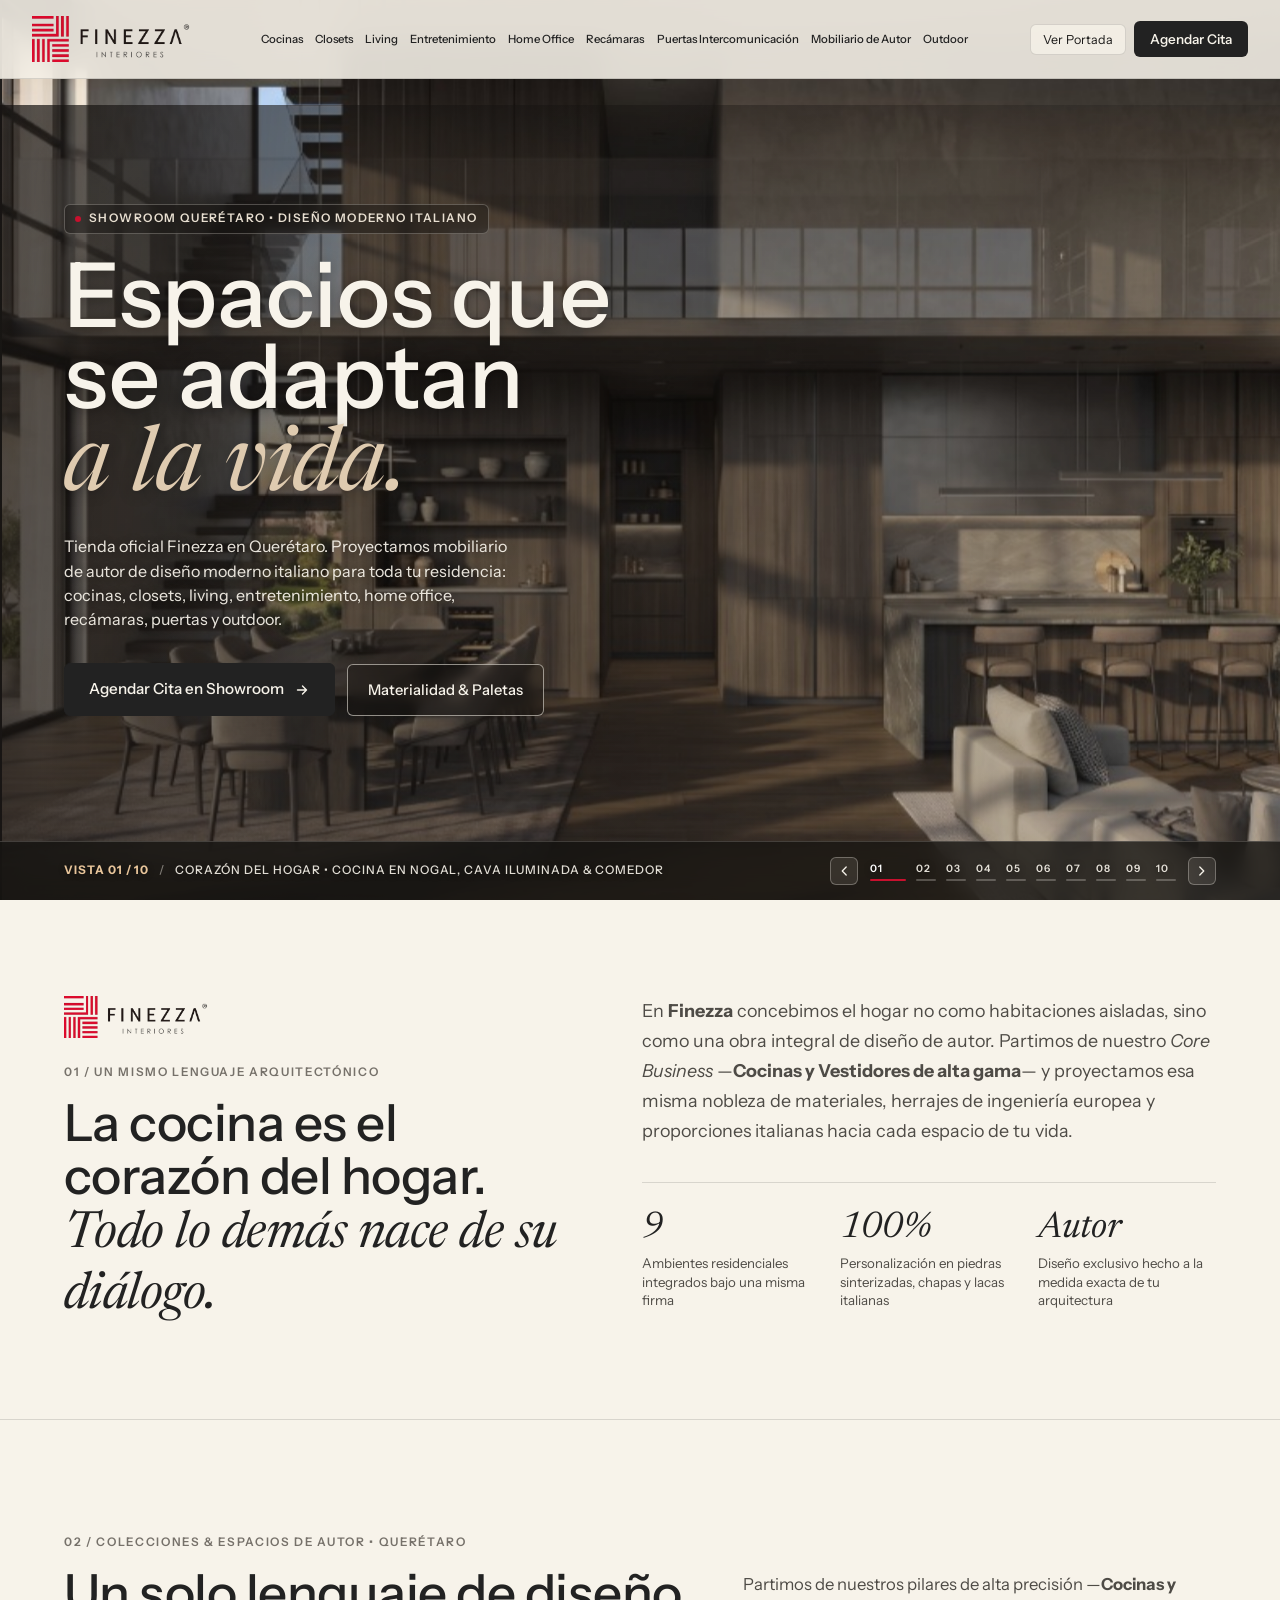
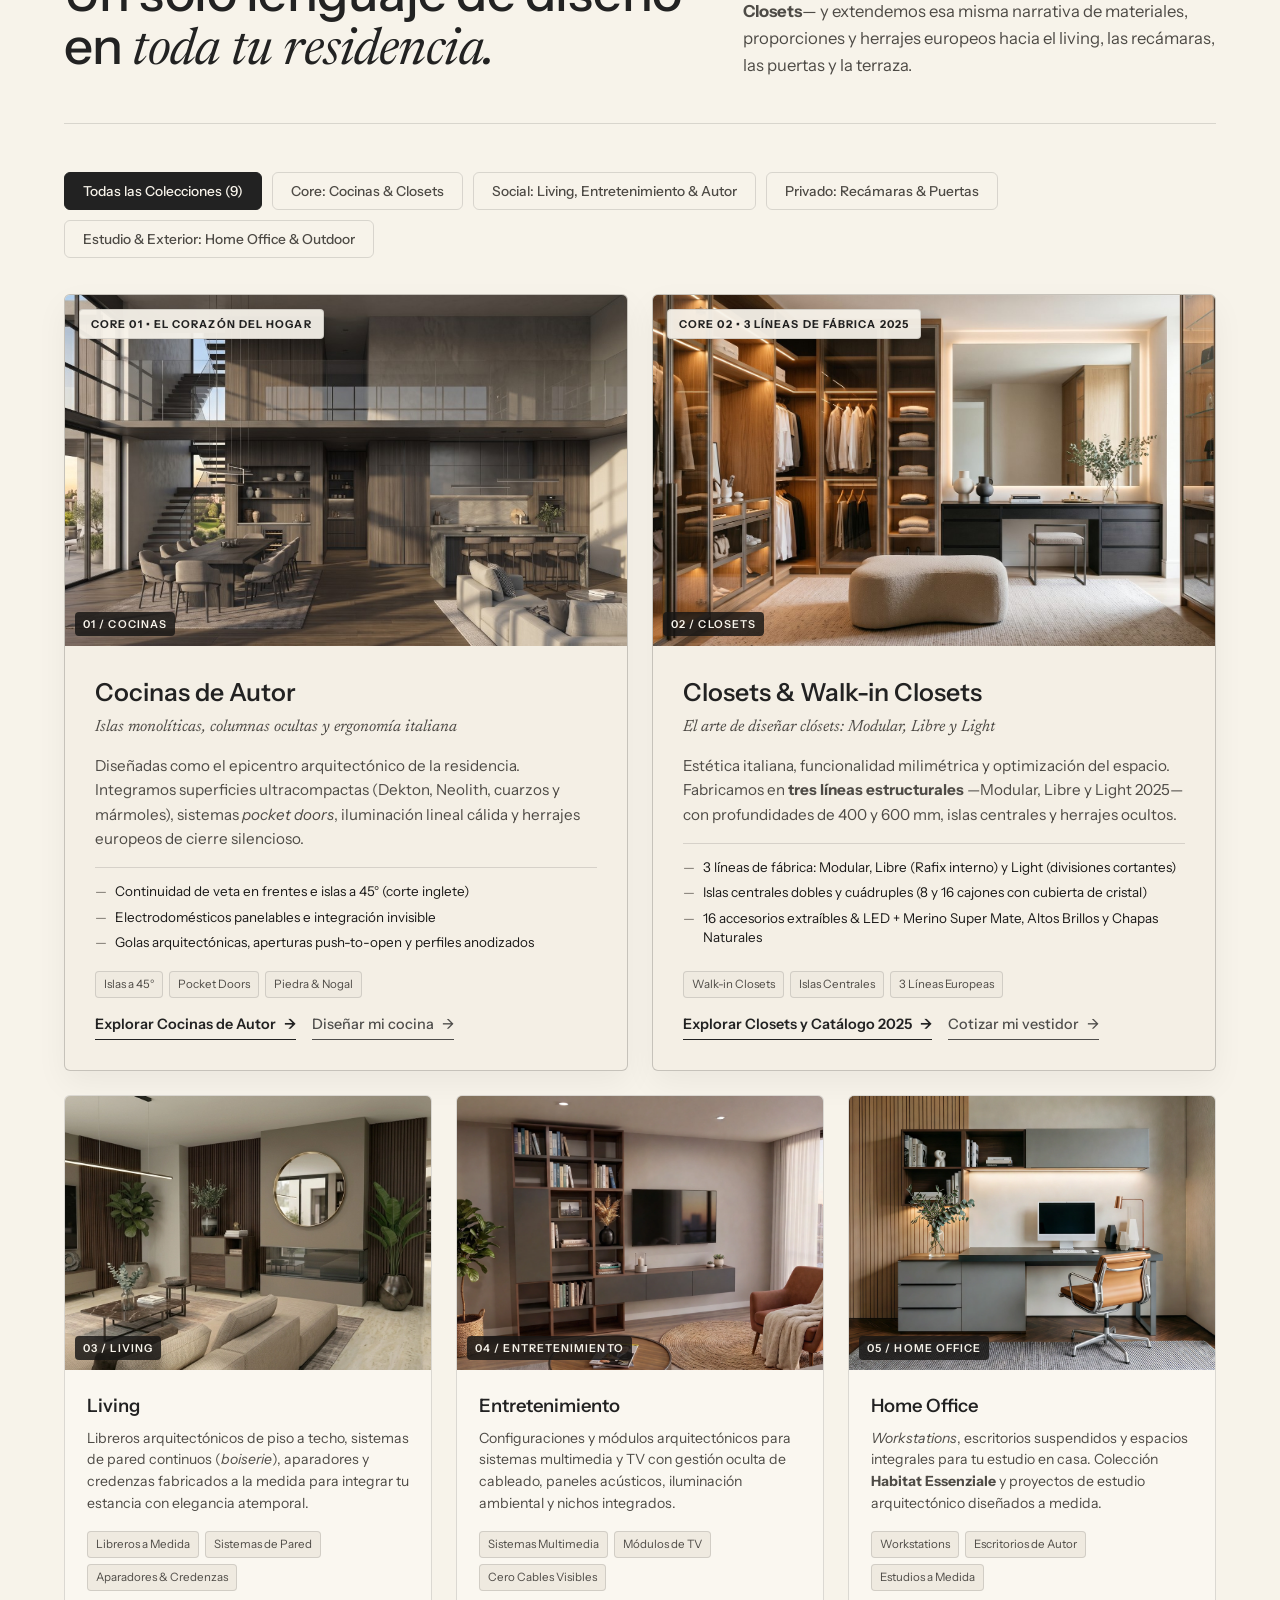
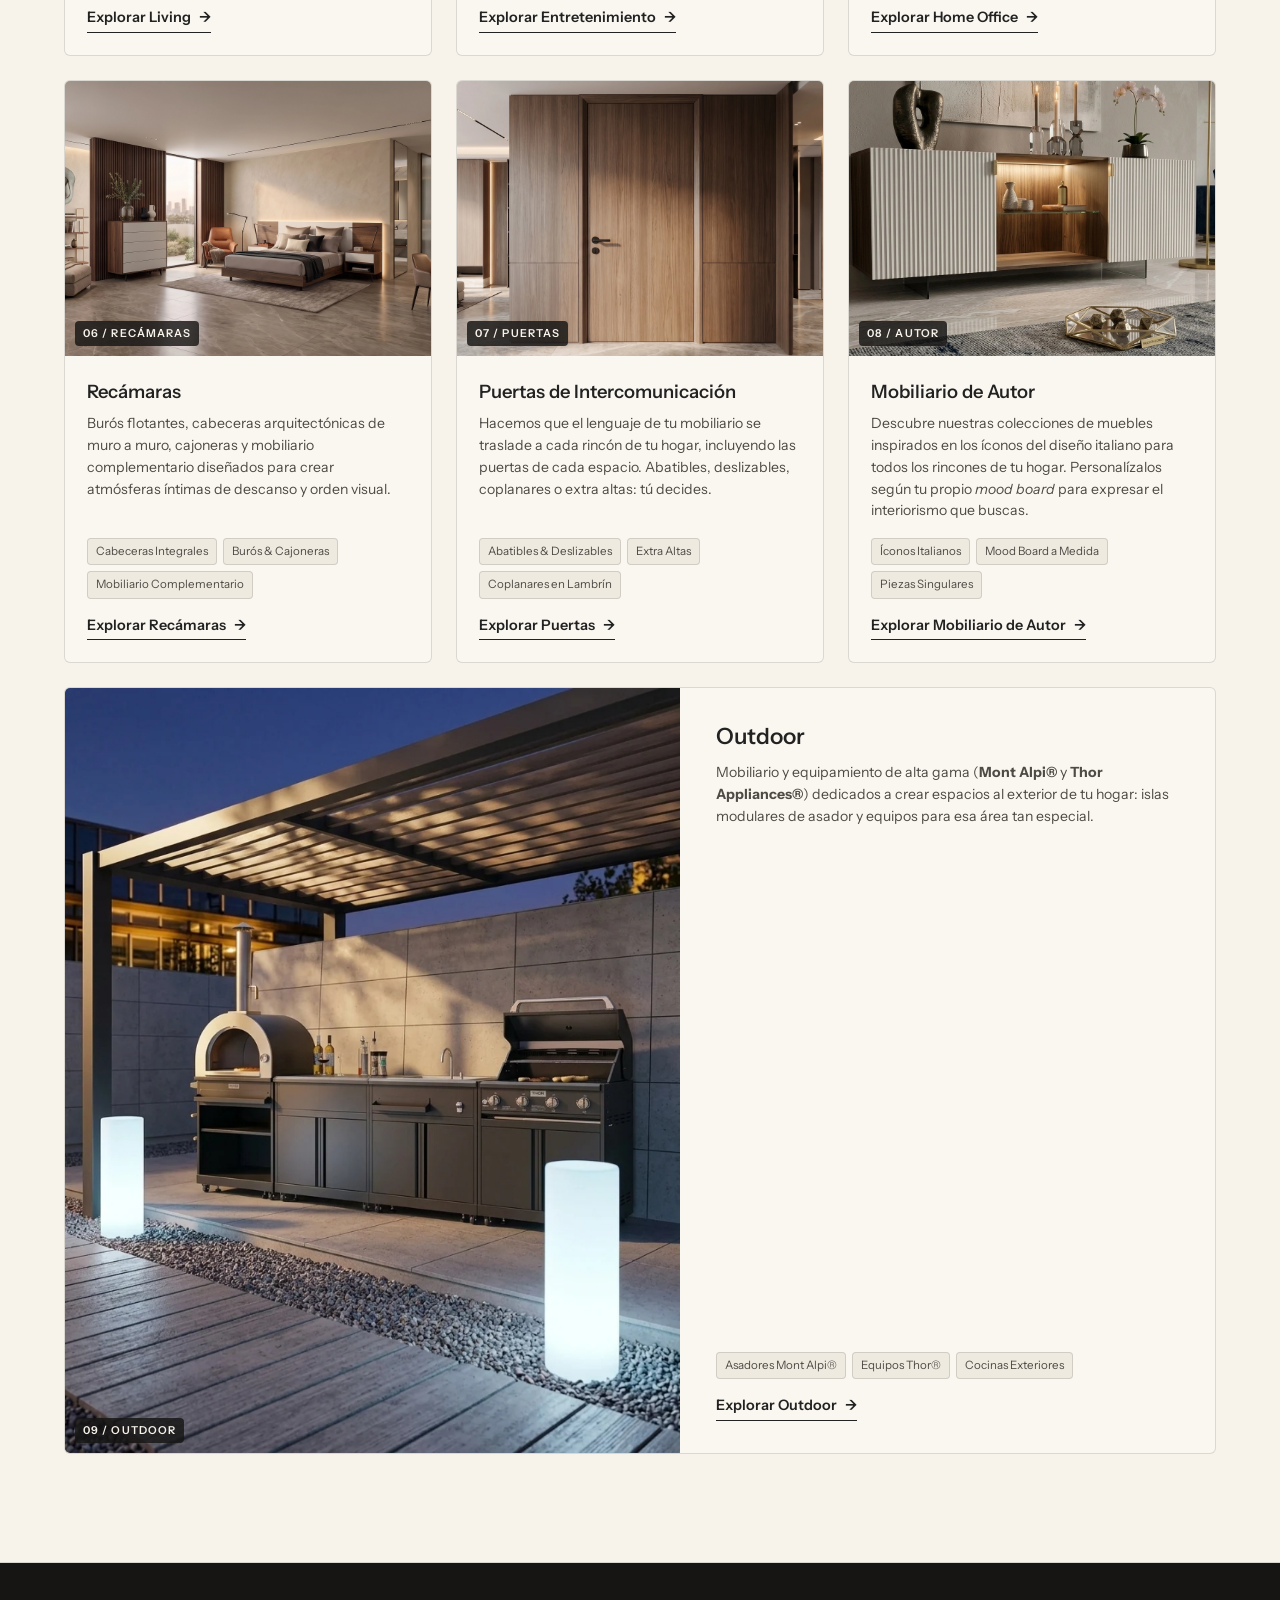
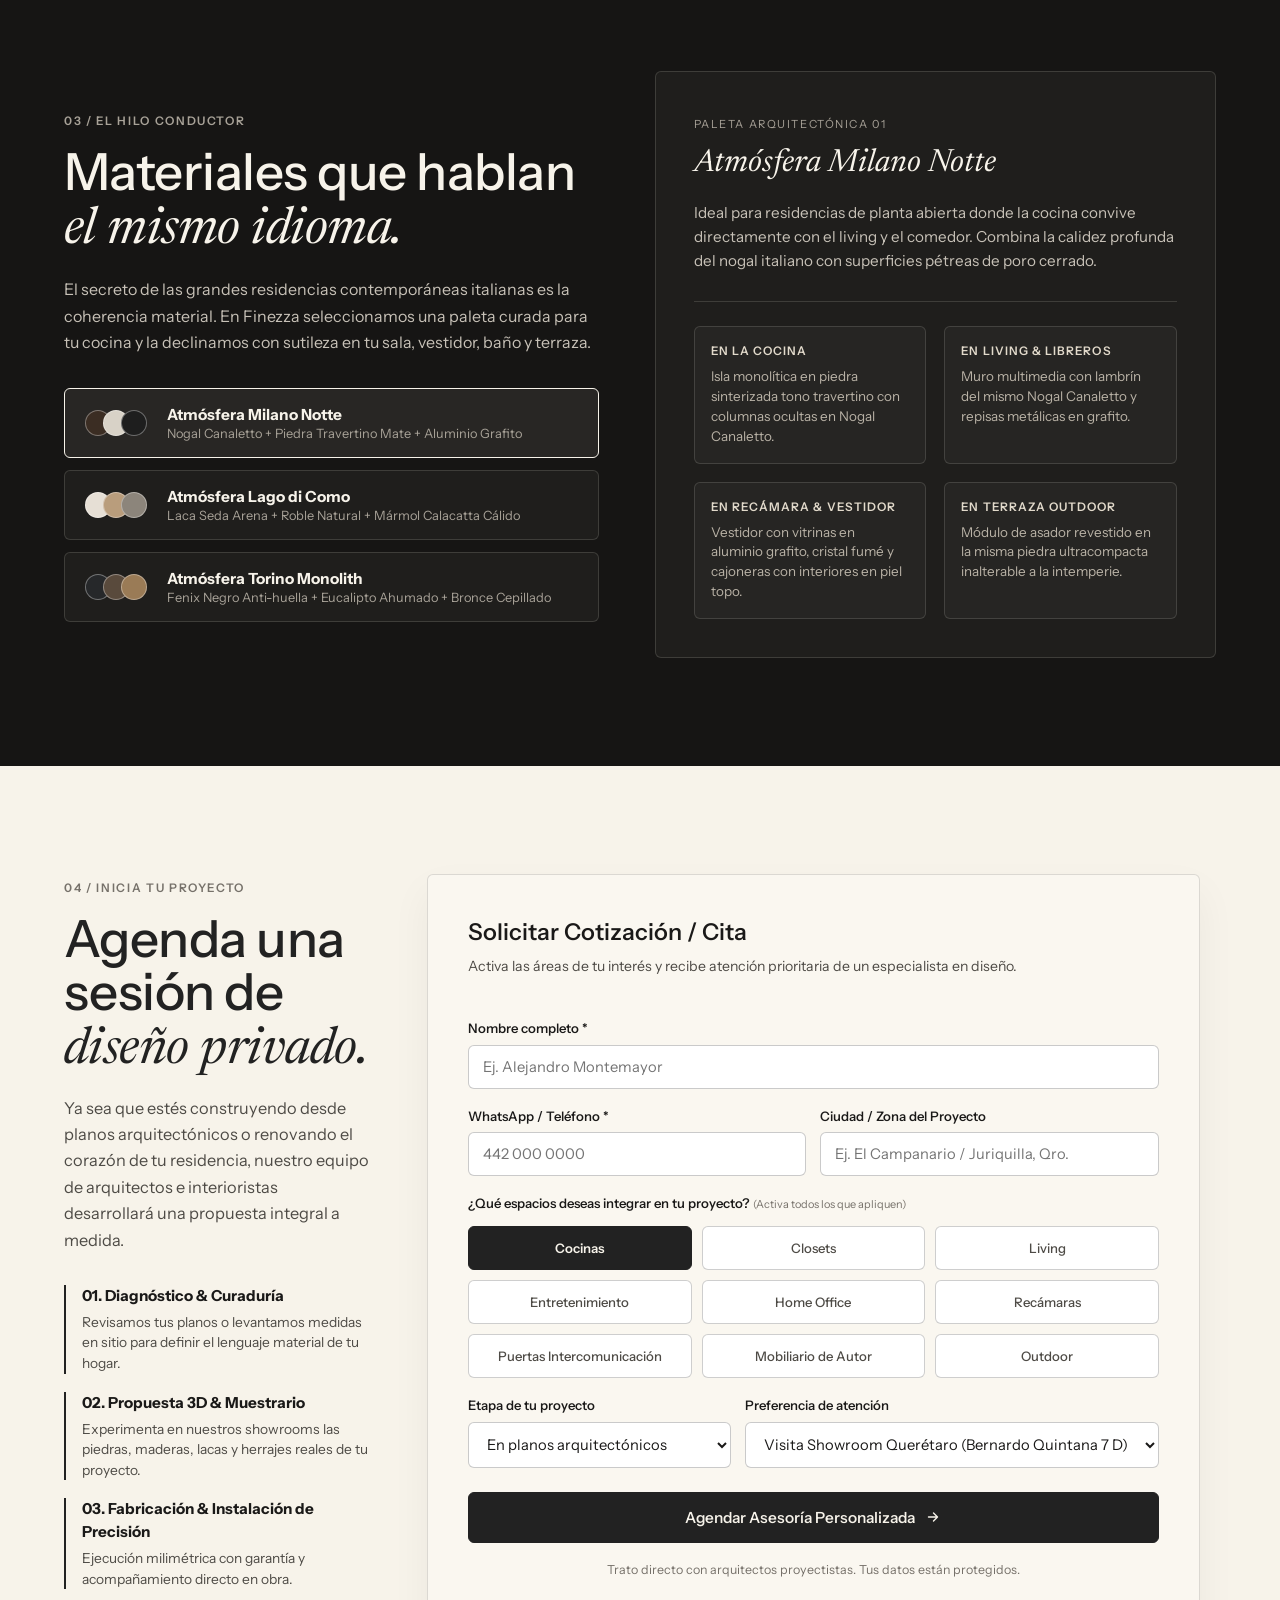
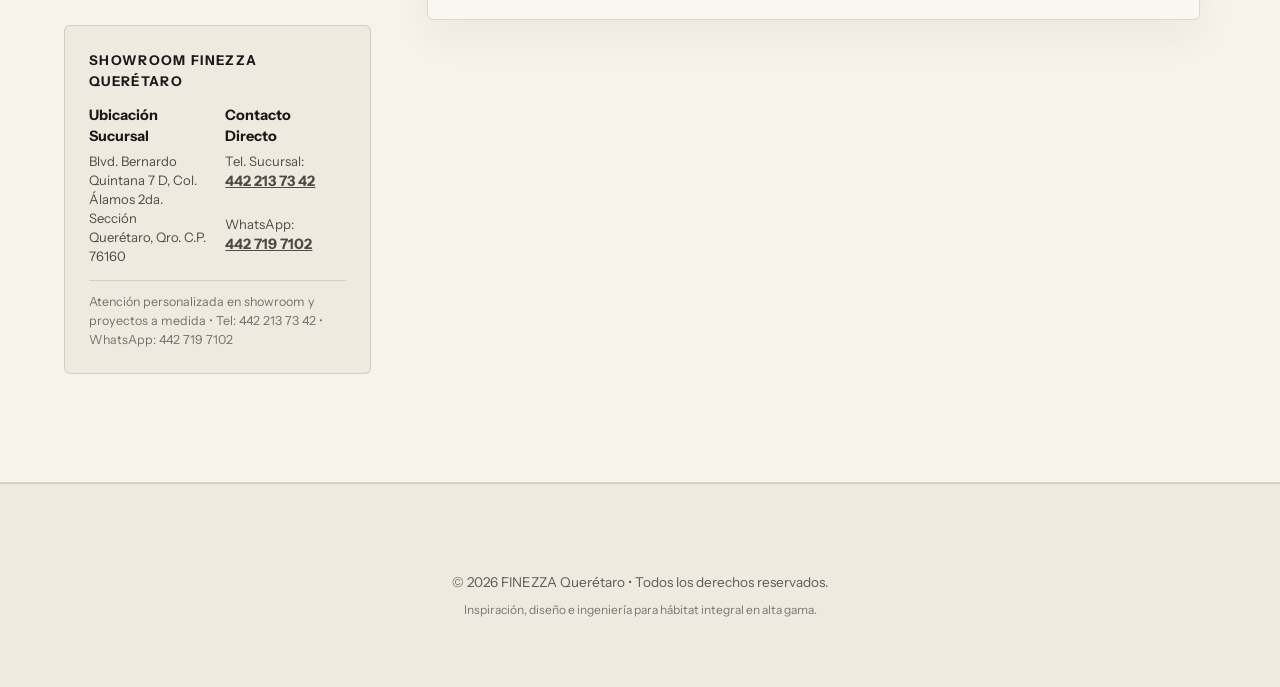
==== index.html @ bd0eec0d "Versión 1.1 del cliente (solo pruebas en GitHub Pages) Co-Authored-By: Claude Opus 5.5 <noreply@anth" ====
<!DOCTYPE html>
<html lang="es">
<head>
  <meta charset="UTF-8">
  <meta name="viewport" content="width=device-width, initial-scale=1.0">
  <title>FINEZZA — Diseño Moderno Italiano &amp; Mobiliario de Autor | Cocinas, Vestidores y Hábitat Integral</title>
  <meta name="description" content="Finezza: Muebles de autor inspirados en el diseño moderno italiano. Cocinas integrales como el corazón del hogar, vestidores, living, entretenimiento, recámara, home office y outdoor.">
  
  <!-- Favicon e Imágenes Principales Pre-cargadas -->
  <link rel="icon" type="image/png" href="assets/favicon-finezza.png">
  <link rel="preload" as="image" href="assets/portada-finezza.jpg" fetchpriority="high">
  <link rel="preload" as="image" href="assets/logo-finezza.png" fetchpriority="high">

  <!-- Fuentes especificadas en el Hero y Editorial -->
  <link rel="preconnect" href="https://fonts.googleapis.com">
  <link rel="preconnect" href="https://fonts.gstatic.com" crossorigin>
  <link rel="stylesheet" href="https://fonts.googleapis.com/css2?family=Instrument+Sans:ital,wdth,wght@0,75..100,400..700&display=swap">
  <link rel="stylesheet" href="https://fonts.googleapis.com/css2?family=Newsreader:ital,opsz,wght@0,6..72,300..500;1,6..72,300..400&display=swap">
  
  <link rel="stylesheet" href="styles.css">
</head>
<body>

  <!-- ==========================================================================
       SECCIÓN HERO (Secuencia Cinematográfica de Portada Finezza & Logotipo Oficial)
       ========================================================================== -->
  <section class="hero" id="inicio" aria-label="Bienvenida Finezza — Recorrido Arquitectónico">
    <!-- Escenario multicapa con las 10 perspectivas y detalles del proyecto en orden aleatorio -->
    <div class="hero-stage" id="heroStage" aria-live="off">
      <div class="hero-slide is-active" data-motion="zoom-in" data-type="wide" data-label="PERSPECTIVA INTEGRAL &bull; COCINA EN ISLA DE MÁRMOL, LIBRERO DOBLE ALTURA &amp; LIVING">
        <img 
          class="hero-cover" 
          src="assets/portada-finezza.jpg" 
          alt="Cocina integral en nogal e isla monolítica de mármol integrada con librero de doble altura y living"
          width="1024"
          height="571"
          fetchpriority="high"
          decoding="async">
      </div>
      <div class="hero-slide" data-motion="pan-right" data-type="detail" data-label="DETALLE DE AUTOR &bull; CORTE A 45° EN ISLA MONOLÍTICA DE PIEDRA NATURAL">
        <img 
          class="hero-cover" 
          src="assets/portada-detalle-marmol-isla.jpg" 
          alt="Detalle macro de la isla de cocina en mármol natural con veta continua y bancos de piel"
          width="1024"
          height="571"
          loading="eager"
          decoding="async">
      </div>
      <div class="hero-slide" data-motion="pan-left" data-type="wide" data-label="GRAN APERTURA &bull; CONEXIÓN INTERIOR–EXTERIOR, TERRAZA &amp; CAMPO DE GOLF">
        <img 
          class="hero-cover" 
          src="assets/portada-03-arquitectura-terraza.jpg" 
          alt="Gran apertura arquitectónica que conecta escalera, cocina, estancia de doble altura y terraza exterior"
          width="1024"
          height="571"
          loading="eager"
          decoding="async">
      </div>
      <div class="hero-slide" data-motion="zoom-out" data-type="detail" data-label="ATMÓSFERA ÍNTIMA &bull; VITRINAS EN CRISTAL FUMÉ, CHIMENEA &amp; LUZ NATURAL">
        <img 
          class="hero-cover" 
          src="assets/portada-chimenea-vitrinas-living.jpg" 
          alt="Vista desde el living hacia la chimenea integrada y vitrinas iluminadas con luz natural"
          width="1024"
          height="571"
          loading="lazy"
          decoding="async">
      </div>
      <div class="hero-slide" data-motion="pan-down" data-type="wide" data-label="CONTINUIDAD ARQUITECTÓNICA &bull; COCINA, BOISERIE Y PASILLO CON PUERTAS OCULTAS">
        <img 
          class="hero-cover" 
          src="assets/portada-06-cocina-boiserie.jpg" 
          alt="Elevación arquitectónica de cocina en nogal, lambrines continuos de muro a muro y pasillo con puertas coplanares ocultas"
          width="1024"
          height="571"
          loading="lazy"
          decoding="async">
      </div>
      <div class="hero-slide" data-motion="zoom-in" data-type="detail" data-label="ACABADOS SENSORIALES &bull; TEXTURAS PÉTREAS, SALA DE ESTAR Y HOGAR ENCENDIDO">
        <img 
          class="hero-cover" 
          src="assets/portada-detalle-mesa-chimenea.jpg" 
          alt="Primer plano de mesa en piedra natural con chimenea encendida y cocina Finezza al fondo"
          width="1024"
          height="571"
          loading="lazy"
          decoding="async">
      </div>
      <div class="hero-slide" data-motion="pan-right" data-type="wide" data-label="CORAZÓN DEL HOGAR &bull; COCINA EN NOGAL, CAVA ILUMINADA &amp; COMEDOR">
        <img 
          class="hero-cover" 
          src="assets/portada-04-cocina-comedor.jpg" 
          alt="Cocina de autor Finezza con isla desayunador, cava iluminada en nicho de nogal, comedor y escalera suspendida"
          width="1024"
          height="571"
          loading="lazy"
          decoding="async">
      </div>
      <div class="hero-slide" data-motion="pan-up" data-type="wide" data-label="SIMETRÍA ITALIANA &bull; ESTANCIA DE DOBLE ALTURA, VENTANAL RETICULAR &amp; COCINA">
        <img 
          class="hero-cover" 
          src="assets/portada-panoramica-invertida.jpg" 
          alt="Vista simétrica de la estancia de doble altura, librero monumental y cocina abierta"
          width="1024"
          height="571"
          loading="lazy"
          decoding="async">
      </div>
      <div class="hero-slide" data-motion="pan-down" data-type="wide" data-label="DOBLE ALTURA &bull; VISTA DESDE MEZZANINE HACIA ISLA MONOLÍTICA Y LIBRERO">
        <img 
          class="hero-cover" 
          src="assets/portada-05-doble-altura.jpg" 
          alt="Vista desde el mezzanine superior hacia la isla de cocina en piedra natural, librero monumental con chimenea y ventanal"
          width="1024"
          height="571"
          loading="lazy"
          decoding="async">
      </div>
      <div class="hero-slide" data-motion="zoom-out" data-type="wide" data-label="LUZ DE ATARDECER &bull; DIÁLOGO CÁLIDO ENTRE EBANISTERÍA ITALIANA Y ESTANCIA">
        <img 
          class="hero-cover" 
          src="assets/portada-02-estancia.jpg" 
          alt="Atmósfera cálida de atardecer sobre la cocina de autor, librero iluminado y sala residencial"
          width="1024"
          height="571"
          loading="lazy"
          decoding="async">
      </div>
    </div>

   <!-- Header superior dentro del Hero (Logotipo Oficial Finezza y las 9 Categorías) -->
    <header class="hero-header">
      <a href="#inicio" class="section-brand" aria-label="FINEZZA Quer&eacute;taro &mdash; Dise&ntilde;o Moderno Italiano &amp; Mobiliario Integral">
        <img 
          src="assets/logo-finezza.png" 
          alt="FINEZZA Quer&eacute;taro &mdash; Dise&ntilde;o Moderno Italiano" 
          class="brand-logo"
          width="240"
          height="67">
      </a>

      <nav class="section-nav" aria-label="Categor&iacute;as principales Finezza">
        <a href="cocinas.html">Cocinas</a>
        <a href="vestidores.html">Closets</a>
        <a href="espacios-residenciales.html#living">Living</a>
        <a href="espacios-residenciales.html#entretenimiento">Entretenimiento</a>
        <a href="home-office.html">Home Office</a>
        <a href="espacios-residenciales.html#recamara">Rec&aacute;maras</a>
        <a href="espacios-residenciales.html#pasillos">Puertas Intercomunicaci&oacute;n</a>
        <a href="espacios-residenciales.html#libreros">Mobiliario de Autor</a>
        <a href="outdoor.html">Outdoor</a>
      </nav>

      <div class="header-actions">
        <button type="button" class="demo-switcher" id="toggleCoverView" title="Alternar vista despejada de la secuencia de portada">
          <span id="coverViewLabel">Ver Portada</span>
        </button>
        <a href="#cotizar" class="header-cta-link">Agendar Cita</a>
        <button type="button" class="mobile-menu-btn" id="mobileMenuBtn" aria-label="Abrir men&uacute; de navegaci&oacute;n" aria-expanded="false" aria-controls="mobileMenuDrawer">
          <span></span>
          <span></span>
          <span></span>
        </button>
      </div>
    </header>

    <!-- Menú desplegable para móvil y tablet -->
    <nav class="mobile-menu-drawer" id="mobileMenuDrawer" aria-label="Men&uacute; m&oacute;vil Finezza" hidden>
      <div class="mobile-menu-inner">
        <span class="mobile-menu-label">Colecciones Core</span>
        <div class="mobile-menu-core">
          <a href="cocinas.html">Cocinas de Autor</a>
          <a href="vestidores.html">Closets &amp; Vestidores</a>
        </div>
        <span class="mobile-menu-label">Otros Espacios</span>
        <div class="mobile-menu-grid">
          <a href="espacios-residenciales.html#living">Living</a>
          <a href="espacios-residenciales.html#entretenimiento">Entretenimiento</a>
          <a href="home-office.html">Home Office</a>
          <a href="espacios-residenciales.html#recamara">Rec&aacute;maras</a>
          <a href="espacios-residenciales.html#pasillos">Puertas</a>
          <a href="espacios-residenciales.html#libreros">Mobiliario de Autor</a>
          <a href="outdoor.html">Outdoor</a>
          <a href="#materialidad">Materialidad</a>
        </div>
        <a href="#cotizar" class="mobile-menu-cta">Agendar Cita en Showroom &rarr;</a>
      </div>
    </nav>

    <!-- Composición: bloque editorial alineado a la izquierda, tercio izquierdo, max 600px -->
    <div class="hero-editorial">
      <div class="hero-tag reveal-item" style="--delay: 0.05s;">
        <span class="tag-dot"></span>
        <span id="heroEyebrow">SHOWROOM QUER&Eacute;TARO &bull; DISE&Ntilde;O MODERNO ITALIANO</span>
      </div>

      <h1 class="section-title reveal-item" style="--delay: 0.16s;" id="heroTitle">
        Espacios que se adaptan<br>
        <em>a la vida.</em>
      </h1>

      <p class="section-copy reveal-item" style="--delay: 0.28s;" id="heroCopy">
        Tienda oficial Finezza en Quer&eacute;taro. Proyectamos mobiliario de autor de dise&ntilde;o moderno italiano para toda tu residencia: cocinas, closets, living, entretenimiento, home office, rec&aacute;maras, puertas y outdoor.
      </p>

      <div class="hero-actions reveal-item" style="--delay: 0.40s;">
        <a href="#cotizar" class="hero-btn" id="heroBtn">
          <span id="heroBtnText">Agendar Cita en Showroom</span>
          <svg width="16" height="16" viewBox="0 0 16 16" fill="none" aria-hidden="true">
            <path d="M3.5 8H12.5M12.5 8L8.5 4M12.5 8L8.5 12" stroke="currentColor" stroke-width="1.4" stroke-linecap="round" stroke-linejoin="round"/>
          </svg>
        </a>
        <a href="#materialidad" class="hero-btn-secondary">Materialidad &amp; Paletas</a>
      </div>
    </div>

    <!-- Pie del Hero: Navegador Cinematográfico de las 10 Vistas del Proyecto (Orden Aleatorio) -->
    <footer class="hero-footer reveal-item" style="--delay: 0.52s;">
      <div class="hero-footer-left">
        <span class="scene-counter" id="heroFooterCode">VISTA 01 / 10</span>
        <span class="footer-divider">/</span>
        <span class="scene-caption" id="heroFooterLabel">PERSPECTIVA INTEGRAL &bull; COCINA EN ISLA DE MÁRMOL, LIBRERO DOBLE ALTURA &amp; LIVING</span>
      </div>

      <div class="hero-scene-controls" aria-label="Selector de vistas del proyecto en portada">
        <button type="button" class="scene-arrow" id="prevSceneBtn" aria-label="Vista anterior del proyecto" title="Vista anterior">
          <svg width="14" height="14" viewBox="0 0 16 16" fill="none" aria-hidden="true">
            <path d="M10.5 3.5L6 8L10.5 12.5" stroke="currentColor" stroke-width="1.5" stroke-linecap="round" stroke-linejoin="round"/>
          </svg>
        </button>

        <div class="scene-dots" role="tablist" aria-label="Vistas del proyecto">
          <button type="button" class="scene-dot is-active" data-scene="0" role="tab" aria-selected="true" title="Vista 01">
            <span class="scene-dot-num">01</span>
            <span class="scene-dot-bar"><span class="scene-dot-fill"></span></span>
          </button>
          <button type="button" class="scene-dot" data-scene="1" role="tab" aria-selected="false" title="Vista 02">
            <span class="scene-dot-num">02</span>
            <span class="scene-dot-bar"><span class="scene-dot-fill"></span></span>
          </button>
          <button type="button" class="scene-dot" data-scene="2" role="tab" aria-selected="false" title="Vista 03">
            <span class="scene-dot-num">03</span>
            <span class="scene-dot-bar"><span class="scene-dot-fill"></span></span>
          </button>
          <button type="button" class="scene-dot" data-scene="3" role="tab" aria-selected="false" title="Vista 04">
            <span class="scene-dot-num">04</span>
            <span class="scene-dot-bar"><span class="scene-dot-fill"></span></span>
          </button>
          <button type="button" class="scene-dot" data-scene="4" role="tab" aria-selected="false" title="Vista 05">
            <span class="scene-dot-num">05</span>
            <span class="scene-dot-bar"><span class="scene-dot-fill"></span></span>
          </button>
          <button type="button" class="scene-dot" data-scene="5" role="tab" aria-selected="false" title="Vista 06">
            <span class="scene-dot-num">06</span>
            <span class="scene-dot-bar"><span class="scene-dot-fill"></span></span>
          </button>
          <button type="button" class="scene-dot" data-scene="6" role="tab" aria-selected="false" title="Vista 07">
            <span class="scene-dot-num">07</span>
            <span class="scene-dot-bar"><span class="scene-dot-fill"></span></span>
          </button>
          <button type="button" class="scene-dot" data-scene="7" role="tab" aria-selected="false" title="Vista 08">
            <span class="scene-dot-num">08</span>
            <span class="scene-dot-bar"><span class="scene-dot-fill"></span></span>
          </button>
          <button type="button" class="scene-dot" data-scene="8" role="tab" aria-selected="false" title="Vista 09">
            <span class="scene-dot-num">09</span>
            <span class="scene-dot-bar"><span class="scene-dot-fill"></span></span>
          </button>
          <button type="button" class="scene-dot" data-scene="9" role="tab" aria-selected="false" title="Vista 10">
            <span class="scene-dot-num">10</span>
            <span class="scene-dot-bar"><span class="scene-dot-fill"></span></span>
          </button>
        </div>

        <button type="button" class="scene-arrow" id="nextSceneBtn" aria-label="Siguiente vista del proyecto" title="Siguiente vista">
          <svg width="14" height="14" viewBox="0 0 16 16" fill="none" aria-hidden="true">
            <path d="M5.5 3.5L10 8L5.5 12.5" stroke="currentColor" stroke-width="1.5" stroke-linecap="round" stroke-linejoin="round"/>
          </svg>
        </button>
      </div>
    </footer>
  </section>

  <!-- ==========================================================================
       CINTILLO DE POSICIONAMIENTO / MANIFIESTO RÁPIDO PARA CAMPAÑAS
       ========================================================================== -->
  <section class="manifesto-strip" id="filosofia">
    <div class="container">
      <div class="manifesto-grid">
        <div class="manifesto-lead">
          <img 
            src="assets/logo-finezza.png" 
            alt="FINEZZA Querétaro — Diseño Moderno Italiano &amp; Mobiliario Integral" 
            class="manifesto-brand-logo"
            width="180"
            height="50"
            loading="lazy">
          <span class="eyebrow">01 / UN MISMO LENGUAJE ARQUITECTÓNICO</span>
          <h2 class="editorial-h2">
            La cocina es el corazón del hogar.<br>
            <em>Todo lo demás nace de su diálogo.</em>
          </h2>
        </div>
        <div class="manifesto-body">
          <p>
            En <strong>Finezza</strong> concebimos el hogar no como habitaciones aisladas, sino como una obra integral de diseño de autor. Partimos de nuestro <em>Core Business</em> —<strong>Cocinas y Vestidores de alta gama</strong>— y proyectamos esa misma nobleza de materiales, herrajes de ingeniería europea y proporciones italianas hacia cada espacio de tu vida.
          </p>
          <div class="manifesto-stats">
            <div class="stat-item">
              <span class="stat-num">9</span>
              <span class="stat-desc">Ambientes residenciales integrados bajo una misma firma</span>
            </div>
            <div class="stat-item">
              <span class="stat-num">100%</span>
              <span class="stat-desc">Personalización en piedras sinterizadas, chapas y lacas italianas</span>
            </div>
            <div class="stat-item">
              <span class="stat-num">Autor</span>
              <span class="stat-desc">Diseño exclusivo hecho a la medida exacta de tu arquitectura</span>
            </div>
          </div>
        </div>
      </div>
    </div>
  </section>

  <!-- ==========================================================================
       ECOSISTEMA INTEGRAL FINEZZA (LAS 9 COLECCIONES CON COCINAS Y CLOSETS DESTACADOS)
       ========================================================================== -->
  <section class="ecosystem-section" id="colecciones">
    <div class="container">
      <div class="section-header-row">
        <div>
          <span class="eyebrow">02 / COLECCIONES &amp; ESPACIOS DE AUTOR &bull; QUER&Eacute;TARO</span>
          <h2 class="editorial-h2">Un solo lenguaje de dise&ntilde;o en <em>toda tu residencia.</em></h2>
        </div>
        <p class="section-intro-copy">
          Partimos de nuestros pilares de alta precisi&oacute;n &mdash;<strong>Cocinas y Closets</strong>&mdash; y extendemos esa misma narrativa de materiales, proporciones y herrajes europeos hacia el living, las rec&aacute;maras, las puertas y la terraza.
        </p>
      </div>

      <!-- Filtros interactivos de las 9 colecciones -->
      <div class="ecosystem-tabs" role="tablist" aria-label="Filtrar colecciones y espacios Finezza">
        <button class="eco-tab active" role="tab" aria-selected="true" data-filter="all">Todas las Colecciones (9)</button>
        <button class="eco-tab" role="tab" aria-selected="false" data-filter="core">Core: Cocinas &amp; Closets</button>
        <button class="eco-tab" role="tab" aria-selected="false" data-filter="social">Social: Living, Entretenimiento &amp; Autor</button>
        <button class="eco-tab" role="tab" aria-selected="false" data-filter="privado">Privado: Rec&aacute;maras &amp; Puertas</button>
        <button class="eco-tab" role="tab" aria-selected="false" data-filter="funcional">Estudio &amp; Exterior: Home Office &amp; Outdoor</button>
      </div>

      <div class="ecosystem-grid" id="ecosystemGrid">

        <!-- 01. Cocinas (DESTACADA CORE) -->
        <article class="eco-card eco-card--featured" data-category="core">
          <a href="cocinas.html" class="eco-img-wrap" style="display:block;">
            <img src="assets/portada-04-cocina-comedor.jpg" alt="Cocinas Integrales de Autor Finezza con isla monol&iacute;tica, cava iluminada y comedor" loading="lazy">
            <span class="eco-core-pill">CORE 01 &bull; EL CORAZ&Oacute;N DEL HOGAR</span>
            <span class="eco-num">01 / COCINAS</span>
          </a>
          <div class="eco-body">
            <div class="eco-featured-head">
              <h3>Cocinas de Autor</h3>
              <span class="eco-featured-sub">Islas monol&iacute;ticas, columnas ocultas y ergonom&iacute;a italiana</span>
            </div>
            <p>Dise&ntilde;adas como el epicentro arquitect&oacute;nico de la residencia. Integramos superficies ultracompactas (Dekton, Neolith, cuarzos y m&aacute;rmoles), sistemas <em>pocket doors</em>, iluminaci&oacute;n lineal c&aacute;lida y herrajes europeos de cierre silencioso.</p>
            <ul class="eco-featured-list">
              <li>Continuidad de veta en frentes e islas a 45&deg; (corte inglete)</li>
              <li>Electrodom&eacute;sticos panelables e integraci&oacute;n invisible</li>
              <li>Golas arquitect&oacute;nicas, aperturas push-to-open y perfiles anodizados</li>
            </ul>
            <div class="eco-tags">
              <span>Islas a 45&deg;</span>
              <span>Pocket Doors</span>
              <span>Piedra &amp; Nogal</span>
            </div>
            <div class="eco-card-actions">
              <a href="cocinas.html" class="link-arrow">Explorar Cocinas de Autor <span>&rarr;</span></a>
              <a href="#cotizar" class="link-arrow link-arrow--subtle" data-space="Cocinas">Dise&ntilde;ar mi cocina <span>&rarr;</span></a>
            </div>
          </div>
        </article>

        <!-- 02. Closets & Vestidores (DESTACADA CORE) -->
        <article class="eco-card eco-card--featured" data-category="core">
          <a href="vestidores.html" class="eco-img-wrap" style="display:block;">
            <img src="assets/portada-vestidores-finezza.jpg" alt="Closets, Vestidores y Walk-in Closets Finezza con vitrinas iluminadas e isla central" loading="lazy">
            <span class="eco-core-pill">CORE 02 &bull; 3 L&Iacute;NEAS DE F&Aacute;BRICA 2025</span>
            <span class="eco-num">02 / CLOSETS</span>
          </a>
          <div class="eco-body">
            <div class="eco-featured-head">
              <h3>Closets &amp; Walk-in Closets</h3>
              <span class="eco-featured-sub">El arte de dise&ntilde;ar cl&oacute;sets: Modular, Libre y Light</span>
            </div>
            <p>Est&eacute;tica italiana, funcionalidad milim&eacute;trica y optimizaci&oacute;n del espacio. Fabricamos en <strong>tres l&iacute;neas estructurales</strong> &mdash;Modular, Libre y Light 2025&mdash; con profundidades de 400 y 600 mm, islas centrales y herrajes ocultos.</p>
            <ul class="eco-featured-list">
              <li>3 l&iacute;neas de f&aacute;brica: Modular, Libre (Rafix interno) y Light (divisiones cortantes)</li>
              <li>Islas centrales dobles y cu&aacute;druples (8 y 16 cajones con cubierta de cristal)</li>
              <li>16 accesorios extra&iacute;bles &amp; LED + Merino Super Mate, Altos Brillos y Chapas Naturales</li>
            </ul>
            <div class="eco-tags">
              <span>Walk-in Closets</span>
              <span>Islas Centrales</span>
              <span>3 L&iacute;neas Europeas</span>
            </div>
            <div class="eco-card-actions">
              <a href="vestidores.html" class="link-arrow">Explorar Closets y Cat&aacute;logo 2025 <span>&rarr;</span></a>
              <a href="#cotizar" class="link-arrow link-arrow--subtle" data-space="Closets y Vestidores">Cotizar mi vestidor <span>&rarr;</span></a>
            </div>
          </div>
        </article>

        <!-- 03. Living -->
        <article class="eco-card" data-category="social">
          <a href="espacios-residenciales.html#living" class="eco-img-wrap" style="display:block;">
            <img src="assets/portada-living.webp" alt="Libreros, Sistemas de Pared, Aparadores y Credenzas para Living Finezza" loading="lazy">
            <span class="eco-num">03 / LIVING</span>
          </a>
          <div class="eco-body">
            <h3>Living</h3>
            <p>Libreros arquitect&oacute;nicos de piso a techo, sistemas de pared continuos (<em>boiserie</em>), aparadores y credenzas fabricados a la medida para integrar tu estancia con elegancia atemporal.</p>
            <div class="eco-tags">
              <span>Libreros a Medida</span>
              <span>Sistemas de Pared</span>
              <span>Aparadores &amp; Credenzas</span>
            </div>
            <div class="eco-card-actions">
              <a href="espacios-residenciales.html#living" class="link-arrow">Explorar Living <span>&rarr;</span></a>
            </div>
          </div>
        </article>

        <!-- 04. Entretenimiento -->
        <article class="eco-card" data-category="social">
          <a href="espacios-residenciales.html#entretenimiento" class="eco-img-wrap" style="display:block;">
            <img src="assets/portada-entretenimiento.webp" alt="Configuraciones y M&oacute;dulos para Sistemas Multimedia y TV" loading="lazy">
            <span class="eco-num">04 / ENTRETENIMIENTO</span>
          </a>
          <div class="eco-body">
            <h3>Entretenimiento</h3>
            <p>Configuraciones y m&oacute;dulos arquitect&oacute;nicos para sistemas multimedia y TV con gesti&oacute;n oculta de cableado, paneles ac&uacute;sticos, iluminaci&oacute;n ambiental y nichos integrados.</p>
            <div class="eco-tags">
              <span>Sistemas Multimedia</span>
              <span>M&oacute;dulos de TV</span>
              <span>Cero Cables Visibles</span>
            </div>
            <div class="eco-card-actions">
              <a href="espacios-residenciales.html#entretenimiento" class="link-arrow">Explorar Entretenimiento <span>&rarr;</span></a>
            </div>
          </div>
        </article>

        <!-- 05. Home Office -->
        <article class="eco-card" data-category="funcional">
          <a href="home-office.html" class="eco-img-wrap" style="display:block;">
            <img src="assets/home-office/home-office-principal.webp" alt="Workstations, Escritorios y Espacios Integrales para Home Office" loading="lazy">
            <span class="eco-num">05 / HOME OFFICE</span>
          </a>
          <div class="eco-body">
            <h3>Home Office</h3>
            <p><em>Workstations</em>, escritorios suspendidos y espacios integrales para tu estudio en casa. Colecci&oacute;n <strong>Habitat Essenziale</strong> y proyectos de estudio arquitect&oacute;nico dise&ntilde;ados a medida.</p>
            <div class="eco-tags">
              <span>Workstations</span>
              <span>Escritorios de Autor</span>
              <span>Estudios a Medida</span>
            </div>
            <div class="eco-card-actions">
              <a href="home-office.html" class="link-arrow">Explorar Home Office <span>&rarr;</span></a>
            </div>
          </div>
        </article>

        <!-- 06. Recámaras -->
        <article class="eco-card" data-category="privado">
          <a href="espacios-residenciales.html#recamara" class="eco-img-wrap" style="display:block;">
            <img src="assets/portada-recamara.webp" alt="Bur&oacute;s, Cabeceras, Cajoneras y Mobiliario para Rec&aacute;maras" loading="lazy" style="object-position: center 45%;">
            <span class="eco-num">06 / REC&Aacute;MARAS</span>
          </a>
          <div class="eco-body">
            <h3>Rec&aacute;maras</h3>
            <p>Bur&oacute;s flotantes, cabeceras arquitect&oacute;nicas de muro a muro, cajoneras y mobiliario complementario dise&ntilde;ados para crear atm&oacute;sferas &iacute;ntimas de descanso y orden visual.</p>
            <div class="eco-tags">
              <span>Cabeceras Integrales</span>
              <span>Bur&oacute;s &amp; Cajoneras</span>
              <span>Mobiliario Complementario</span>
            </div>
            <div class="eco-card-actions">
              <a href="espacios-residenciales.html#recamara" class="link-arrow">Explorar Rec&aacute;maras <span>&rarr;</span></a>
            </div>
          </div>
        </article>

        <!-- 07. Puertas Intercomunicación -->
        <article class="eco-card" data-category="privado">
          <a href="espacios-residenciales.html#pasillos" class="eco-img-wrap" style="display:block;">
            <img src="assets/portada-puertas.webp" alt="Puertas de Intercomunicaci&oacute;n Abatibles, Deslizables y Extra Altas" loading="lazy" style="object-position: center 35%;">
            <span class="eco-num">07 / PUERTAS</span>
          </a>
          <div class="eco-body">
            <h3>Puertas de Intercomunicaci&oacute;n</h3>
            <p>Hacemos que el lenguaje de tu mobiliario se traslade a cada rinc&oacute;n de tu hogar, incluyendo las puertas de cada espacio. Abatibles, deslizables, coplanares o extra altas: t&uacute; decides.</p>
            <div class="eco-tags">
              <span>Abatibles &amp; Deslizables</span>
              <span>Extra Altas</span>
              <span>Coplanares en Lambr&iacute;n</span>
            </div>
            <div class="eco-card-actions">
              <a href="espacios-residenciales.html#pasillos" class="link-arrow">Explorar Puertas <span>&rarr;</span></a>
            </div>
          </div>
        </article>

        <!-- 08. Mobiliario de Autor -->
        <article class="eco-card" data-category="social">
          <a href="espacios-residenciales.html#libreros" class="eco-img-wrap" style="display:block;">
            <img src="assets/portada-mobiliario-autor.webp" alt="Colecciones de Mobiliario de Autor Inspiradas en el Dise&ntilde;o Italiano" loading="lazy">
            <span class="eco-num">08 / AUTOR</span>
          </a>
          <div class="eco-body">
            <h3>Mobiliario de Autor</h3>
            <p>Descubre nuestras colecciones de muebles inspirados en los &iacute;conos del dise&ntilde;o italiano para todos los rincones de tu hogar. Personal&iacute;zalos seg&uacute;n tu propio <em>mood board</em> para expresar el interiorismo que buscas.</p>
            <div class="eco-tags">
              <span>&Iacute;conos Italianos</span>
              <span>Mood Board a Medida</span>
              <span>Piezas Singulares</span>
            </div>
            <div class="eco-card-actions">
              <a href="espacios-residenciales.html#libreros" class="link-arrow">Explorar Mobiliario de Autor <span>&rarr;</span></a>
            </div>
          </div>
        </article>

        <!-- 09. Outdoor -->
        <article class="eco-card eco-card--wide" data-category="funcional">
          <a href="outdoor.html" class="eco-img-wrap" style="display:block;">
            <img src="assets/portada-outdoor-finezza.jpg" alt="Mobiliario y Equipos Outdoor de Alta Gama Mont Alpi y Thor" loading="lazy" style="object-position: center 58%;">
            <span class="eco-num">09 / OUTDOOR</span>
          </a>
          <div class="eco-body">
            <h3>Outdoor</h3>
            <p>Mobiliario y equipamiento de alta gama (<strong>Mont Alpi&reg;</strong> y <strong>Thor Appliances&reg;</strong>) dedicados a crear espacios al exterior de tu hogar: islas modulares de asador y equipos para esa &aacute;rea tan especial.</p>
            <div class="eco-tags">
              <span>Asadores Mont Alpi&reg;</span>
              <span>Equipos Thor&reg;</span>
              <span>Cocinas Exteriores</span>
            </div>
            <div class="eco-card-actions">
              <a href="outdoor.html" class="link-arrow">Explorar Outdoor <span>&rarr;</span></a>
            </div>
          </div>
        </article>

      </div>
    </div>
  </section>

  <!-- ==========================================================================
       EL HILO CONDUCTOR: MATERIALIDAD ITALIANA INTERACTIVA
       ========================================================================== -->
  <section class="materials-section" id="materialidad">
    <div class="container">
      <div class="materials-layout">
        <div class="materials-info">
          <span class="eyebrow">03 / EL HILO CONDUCTOR</span>
          <h2 class="editorial-h2">Materiales que hablan <em>el mismo idioma.</em></h2>
          <p class="materials-lead">
            El secreto de las grandes residencias contemporáneas italianas es la coherencia material. En Finezza seleccionamos una paleta curada para tu cocina y la declinamos con sutileza en tu sala, vestidor, baño y terraza.
          </p>

          <div class="palette-selector" role="tablist" aria-label="Paletas de diseño Finezza">
            <button class="palette-btn active" data-palette="milano" role="tab" aria-selected="true">
              <span class="swatch-group">
                <span class="swatch" style="background:#3b2d23;"></span>
                <span class="swatch" style="background:#d8d2c7;"></span>
                <span class="swatch" style="background:#1e1e1e;"></span>
              </span>
              <span class="palette-text">
                <strong>Atmósfera Milano Notte</strong>
                <small>Nogal Canaletto + Piedra Travertino Mate + Aluminio Grafito</small>
              </span>
            </button>

            <button class="palette-btn" data-palette="como" role="tab" aria-selected="false">
              <span class="swatch-group">
                <span class="swatch" style="background:#e6dfd5;"></span>
                <span class="swatch" style="background:#b99d7c;"></span>
                <span class="swatch" style="background:#8c857b;"></span>
              </span>
              <span class="palette-text">
                <strong>Atmósfera Lago di Como</strong>
                <small>Laca Seda Arena + Roble Natural + Mármol Calacatta Cálido</small>
              </span>
            </button>

            <button class="palette-btn" data-palette="torino" role="tab" aria-selected="false">
              <span class="swatch-group">
                <span class="swatch" style="background:#26282a;"></span>
                <span class="swatch" style="background:#594a3c;"></span>
                <span class="swatch" style="background:#9a7b56;"></span>
              </span>
              <span class="palette-text">
                <strong>Atmósfera Torino Monolith</strong>
                <small>Fenix Negro Anti-huella + Eucalipto Ahumado + Bronce Cepillado</small>
              </span>
            </button>
          </div>
        </div>

        <div class="materials-showcase" id="palettePreview">
          <div class="palette-card">
            <div class="palette-card-header">
              <span class="palette-tag" id="paletteCode">PALETA ARQUITECTÓNICA 01</span>
              <h3 id="paletteTitle">Atmósfera Milano Notte</h3>
            </div>
            <p id="paletteDesc">
              Ideal para residencias de planta abierta donde la cocina convive directamente con el living y el comedor. Combina la calidez profunda del nogal italiano con superficies pétreas de poro cerrado.
            </p>
            <div class="continuity-timeline">
              <div class="continuity-step">
                <span class="step-room">En la Cocina</span>
                <p id="stepKitchen">Isla monolítica en piedra sinterizada tono travertino con columnas ocultas en Nogal Canaletto.</p>
              </div>
              <div class="continuity-step">
                <span class="step-room">En Living &amp; Libreros</span>
                <p id="stepLiving">Muro multimedia con lambrín del mismo Nogal Canaletto y repisas metálicas en grafito.</p>
              </div>
              <div class="continuity-step">
                <span class="step-room">En Recámara &amp; Vestidor</span>
                <p id="stepBedroom">Vestidor con vitrinas en aluminio grafito, cristal fumé y cajoneras con interiores en piel topo.</p>
              </div>
              <div class="continuity-step">
                <span class="step-room">En Terraza Outdoor</span>
                <p id="stepOutdoor">Módulo de asador revestido en la misma piedra ultracompacta inalterable a la intemperie.</p>
              </div>
            </div>
          </div>
        </div>
      </div>
    </div>
  </section>

  <!-- ==========================================================================
       SECCIÓN DE CONVERSIÓN PARA CAMPAÑAS EN REDES (LEAD MAGNET + SHOWROOMS)
       ========================================================================== -->
  <section class="campaign-cta-section" id="cotizar">
    <div class="container">
      <div class="campaign-grid">
        
        <!-- Columna Izquierda: Propuesta de Valor & Showrooms -->
        <div class="campaign-copy">
          <span class="eyebrow">04 / INICIA TU PROYECTO</span>
          <h2 class="editorial-h2">Agenda una sesión de <em>diseño privado.</em></h2>
          <p>
            Ya sea que estés construyendo desde planos arquitectónicos o renovando el corazón de tu residencia, nuestro equipo de arquitectos e interioristas desarrollará una propuesta integral a medida.
          </p>

          <div class="process-steps">
            <div class="p-step">
              <strong>01. Diagnóstico &amp; Curaduría</strong>
              <span>Revisamos tus planos o levantamos medidas en sitio para definir el lenguaje material de tu hogar.</span>
            </div>
            <div class="p-step">
              <strong>02. Propuesta 3D &amp; Muestrario</strong>
              <span>Experimenta en nuestros showrooms las piedras, maderas, lacas y herrajes reales de tu proyecto.</span>
            </div>
            <div class="p-step">
              <strong>03. Fabricación &amp; Instalación de Precisión</strong>
              <span>Ejecución milimétrica con garantía y acompañamiento directo en obra.</span>
            </div>
          </div>

          <div class="showrooms-box">
            <h4>Showroom Finezza Querétaro</h4>
            <div class="showrooms-grid">
              <div class="showroom-item">
                <strong>Ubicación Sucursal</strong>
                <p>Blvd. Bernardo Quintana 7 D, Col. Álamos 2da. Sección<br>Querétaro, Qro. C.P. 76160</p>
              </div>
              <div class="showroom-item">
                <strong>Contacto Directo</strong>
                <p>
                  Tel. Sucursal: <a href="tel:4422137342"><strong>442 213 73 42</strong></a><br>
                  WhatsApp: <a href="https://wa.me/524427197102" target="_blank" rel="noopener"><strong>442 719 7102</strong></a>
                </p>
              </div>
            </div>
            <p class="showroom-hours">Atención personalizada en showroom y proyectos a medida &bull; Tel: 442 213 73 42 &bull; WhatsApp: 442 719 7102</p>
          </div>
        </div>

        <!-- Columna Derecha: Formulario interactivo limpio -->
        <div class="campaign-form-card">
          <form id="leadForm" class="lead-form">
            <div class="form-header">
              <h3>Solicitar Cotizaci&oacute;n / Cita</h3>
              <p>Activa las &aacute;reas de tu inter&eacute;s y recibe atenci&oacute;n prioritaria de un especialista en dise&ntilde;o.</p>
            </div>

            <div class="form-group">
              <label for="clientName">Nombre completo *</label>
              <input type="text" id="clientName" name="clientName" required placeholder="Ej. Alejandro Montemayor">
            </div>

            <div class="form-row">
              <div class="form-group">
                <label for="clientPhone">WhatsApp / Tel&eacute;fono *</label>
                <input type="tel" id="clientPhone" name="clientPhone" required placeholder="442 000 0000">
              </div>
              <div class="form-group">
                <label for="clientCity">Ciudad / Zona del Proyecto</label>
                <input type="text" id="clientCity" name="clientCity" placeholder="Ej. El Campanario / Juriquilla, Qro.">
              </div>
            </div>

            <div class="form-group">
              <label>&iquest;Qu&eacute; espacios deseas integrar en tu proyecto? <small>(Activa todos los que apliquen)</small></label>
              <div class="chips-grid" id="spacesChips">
                <label class="chip-checkbox">
                  <input type="checkbox" name="spaces" value="Cocinas" checked>
                  <span>Cocinas</span>
                </label>
                <label class="chip-checkbox">
                  <input type="checkbox" name="spaces" value="Closets y Vestidores">
                  <span>Closets</span>
                </label>
                <label class="chip-checkbox">
                  <input type="checkbox" name="spaces" value="Living">
                  <span>Living</span>
                </label>
                <label class="chip-checkbox">
                  <input type="checkbox" name="spaces" value="Entretenimiento">
                  <span>Entretenimiento</span>
                </label>
                <label class="chip-checkbox">
                  <input type="checkbox" name="spaces" value="Home Office">
                  <span>Home Office</span>
                </label>
                <label class="chip-checkbox">
                  <input type="checkbox" name="spaces" value="Rec&aacute;maras">
                  <span>Rec&aacute;maras</span>
                </label>
                <label class="chip-checkbox">
                  <input type="checkbox" name="spaces" value="Puertas de Intercomunicaci&oacute;n">
                  <span>Puertas Intercomunicaci&oacute;n</span>
                </label>
                <label class="chip-checkbox">
                  <input type="checkbox" name="spaces" value="Mobiliario de Autor">
                  <span>Mobiliario de Autor</span>
                </label>
                <label class="chip-checkbox">
                  <input type="checkbox" name="spaces" value="Outdoor">
                  <span>Outdoor</span>
                </label>
              </div>
            </div>

            <div class="form-row">
              <div class="form-group">
                <label for="projectStage">Etapa de tu proyecto</label>
                <select id="projectStage" name="projectStage">
                  <option value="En planos arquitect&oacute;nicos">En planos arquitect&oacute;nicos</option>
                  <option value="Obra gris / en construcci&oacute;n">Obra gris / en construcci&oacute;n</option>
                  <option value="Remodelaci&oacute;n residencial">Remodelaci&oacute;n residencial</option>
                  <option value="Soy Arquitecto / Interiorista">Soy Arquitecto / Desarrollador</option>
                </select>
              </div>
              <div class="form-group">
                <label for="preferredShowroom">Preferencia de atenci&oacute;n</label>
                <select id="preferredShowroom" name="preferredShowroom">
                  <option value="Showroom Quer&eacute;taro (Blvd. Bernardo Quintana 7 D)">Visita Showroom Quer&eacute;taro (Bernardo Quintana 7 D)</option>
                  <option value="Visita en Obra / Domicilio en Quer&eacute;taro">Cita en Obra / Domicilio (Quer&eacute;taro)</option>
                  <option value="Videollamada inicial">Videollamada de diagn&oacute;stico</option>
                </select>
              </div>
            </div>

            <button type="submit" class="submit-btn">
              <span>Agendar Asesor&iacute;a Personalizada</span>
              <svg width="16" height="16" viewBox="0 0 16 16" fill="none" aria-hidden="true">
                <path d="M3.5 8H12.5M12.5 8L8.5 4M12.5 8L8.5 12" stroke="currentColor" stroke-width="1.4" stroke-linecap="round" stroke-linejoin="round"/>
              </svg>
            </button>

            <p class="form-footnote" id="formFeedback" aria-live="polite">
              Trato directo con arquitectos proyectistas. Tus datos est&aacute;n protegidos.
            </p>
          </form>
        </div>

      </div>
    </div>
  </section>

  <!-- ==========================================================================
       PIE DE PÁGINA (FOOTER)
       ========================================================================== -->
  <footer class="subpage-return-strip" aria-label="Enlaces a redes y créditos">
    <div class="container" style="text-align: center; color: #5e5a54; font-size: 0.85rem; padding: 40px 0 20px;">
      <p>&copy; 2026 FINEZZA Quer&eacute;taro &bull; Todos los derechos reservados.</p>
      <p style="margin-top: 8px; font-size: 0.75rem; opacity: 0.8;">Inspiraci&oacute;n, dise&ntilde;o e ingenier&iacute;a para h&aacute;bitat integral en alta gama.</p>
    </div>
  </footer>

  <script src="script.js"></script>
</body>
</html>
---- styles.css ----
/* ==========================================================================
   VARIABLES GLOBALES & SISTEMA DE DISEÑO (FINEZZA / EDITORIAL ITALIANO)
   ========================================================================== */
:root {
  --bg-editorial: #F7F3EA;
  --bg-secondary: #EFEAE0;
  --bg-dark: #161514;
  --bg-card-dark: #1F1E1C;
  --accent: #222222;
  --text-primary: #1A1918;
  --text-dark: #1A1918;
  --text-secondary: #4E4B46;
  --text-muted: #76716A;
  --border-hairline: rgba(34, 34, 34, 0.14);
  --border-strong: rgba(34, 34, 34, 0.24);
  --border-dark: rgba(247, 243, 234, 0.14);
  --radius-sm: 4px;
  --radius-md: 6px;
  --radius-lg: 6px;
  --radius-max: 6px;
  --section-pad: clamp(76px, 8vw, 112px);
  --fluid-margin: clamp(22px, 5vw, 96px);
  --font-sans: 'Instrument Sans', -apple-system, BlinkMacSystemFont, sans-serif;
  --font-serif: 'Newsreader', Georgia, serif;
}

/* ==========================================================================
   RESET Y REGLAS BASE (Cero scroll horizontal, foco accesible, contraste AA)
   ========================================================================== */
*, *::before, *::after {
  box-sizing: border-box;
  margin: 0;
  padding: 0;
}

html {
  scroll-behavior: smooth;
  overflow-x: hidden;
  background-color: var(--bg-editorial);
  color: var(--text-primary);
  font-family: var(--font-sans);
  -webkit-font-smoothing: antialiased;
}

body {
  overflow-x: hidden;
  width: 100%;
  line-height: 1.5;
  letter-spacing: 0;
}

img, video {
  display: block;
  max-width: 100%;
}

a, button, input, select {
  font-family: inherit;
  color: inherit;
}

/* Foco de teclado de alto contraste AA */
a:focus-visible,
button:focus-visible,
input:focus-visible,
select:focus-visible {
  outline: 2px solid var(--accent);
  outline-offset: 3px;
  border-radius: 3px;
}

/* Fuentes solicitadas en la especificación */
.section-title,
.section-copy,
.section-nav,
.section-brand {
  font-family: 'Instrument Sans', sans-serif;
}

.section-title em,
.editorial-h2 em {
  font-family: 'Newsreader', serif;
  font-style: italic;
  font-weight: 400;
}

/* ==========================================================================
   SECCIÓN HERO (ESPECIFICACIÓN EXACTA DEL PROMPT)
   ========================================================================== */
.hero {
  position: relative;
  min-height: 100svh;
  width: 100%;
  display: flex;
  flex-direction: column;
  justify-content: center;
  padding-inline: var(--fluid-margin);
  overflow: hidden;
  background-color: #EAE4D7;
  color: var(--accent);
}

/* Escenario multicapa con movimiento cinematográfico de alta gama (6 vistas del proyecto) */
.hero-stage {
  position: absolute;
  inset: 0;
  width: 100%;
  height: 100%;
  z-index: 0;
  overflow: hidden;
  background-color: #1E1C1A;
}

.hero-slide {
  position: absolute;
  inset: 0;
  width: 100%;
  height: 100%;
  opacity: 0;
  visibility: hidden;
  will-change: opacity, transform;
  transition:
    opacity 1.6s cubic-bezier(0.22, 1, 0.36, 1),
    visibility 1.6s cubic-bezier(0.22, 1, 0.36, 1);
}

.hero-slide.is-active {
  opacity: 1;
  visibility: visible;
  z-index: 1;
}

.hero-slide.is-leaving,
.hero-slide.is-Leaving {
  opacity: 0;
  visibility: visible;
  z-index: 0;
}

.hero-cover,
.hero-video {
  position: absolute;
  inset: 0;
  width: 100%;
  height: 100%;
  object-fit: cover;
  object-position: center center;
  z-index: 0;
  pointer-events: none;
  transform: scale(1.06);
  will-change: transform;
}

/* Movimientos de cámara arquitectónicos continuos durante los 6s de exposición + 1.6s de fundido */
.hero-slide.is-active[data-motion="zoom-in"] .hero-cover {
  animation: camZoomIn 7.6s cubic-bezier(0.25, 0.46, 0.45, 0.94) forwards;
}

.hero-slide.is-active[data-motion="pan-right"] .hero-cover {
  animation: camPanRight 7.6s cubic-bezier(0.25, 0.46, 0.45, 0.94) forwards;
}

.hero-slide.is-active[data-motion="pan-left"] .hero-cover {
  animation: camPanLeft 7.6s cubic-bezier(0.25, 0.46, 0.45, 0.94) forwards;
}

.hero-slide.is-active[data-motion="zoom-out"] .hero-cover {
  animation: camZoomOut 7.6s cubic-bezier(0.25, 0.46, 0.45, 0.94) forwards;
}

.hero-slide.is-active[data-motion="pan-down"] .hero-cover {
  animation: camPanDown 7.6s cubic-bezier(0.25, 0.46, 0.45, 0.94) forwards;
}

.hero-slide.is-active[data-motion="pan-up"] .hero-cover {
  animation: camPanUp 7.6s cubic-bezier(0.25, 0.46, 0.45, 0.94) forwards;
}

@keyframes camZoomIn {
  0%   { transform: scale(1.01) translate3d(0, 0, 0); }
  100% { transform: scale(1.085) translate3d(-0.8%, -0.4%, 0); }
}

@keyframes camPanRight {
  0%   { transform: scale(1.08) translate3d(-2.2%, 0, 0); }
  100% { transform: scale(1.03) translate3d(1.6%, 0, 0); }
}

@keyframes camPanLeft {
  0%   { transform: scale(1.08) translate3d(2.2%, 0, 0); }
  100% { transform: scale(1.03) translate3d(-1.6%, 0, 0); }
}

@keyframes camZoomOut {
  0%   { transform: scale(1.09) translate3d(0, -0.5%, 0); }
  100% { transform: scale(1.01) translate3d(0, 0.5%, 0); }
}

@keyframes camPanDown {
  0%   { transform: scale(1.08) translate3d(0, -2.0%, 0); }
  100% { transform: scale(1.03) translate3d(0, 1.5%, 0); }
}

@keyframes camPanUp {
  0%   { transform: scale(1.08) translate3d(0, 1.8%, 0); }
  100% { transform: scale(1.02) translate3d(0, -1.2%, 0); }
}

/* Capa .hero-edge calibrada para legibilidad editorial izquierda y máxima nitidez de la portada */
.hero-edge {
  position: absolute;
  inset: 0;
  pointer-events: none;
  background: linear-gradient(
    90deg,
    rgba(247, 243, 234, 0.92) 0%,
    rgba(247, 243, 234, 0.58) 38%,
    rgba(247, 243, 234, 0.10) 58%,
    transparent 72%
  );
  z-index: 1;
  transition: opacity 0.45s ease;
}

/* Modo vista despejada de la portada completa */
.hero.is-cover-clean .hero-edge,
.hero.is-cover-clean .hero-editorial {
  opacity: 0;
  pointer-events: none;
}

/* Header superior dentro del Hero con soporte cristalino para el Logotipo Oficial Finezza */
.hero-header {
  position: absolute;
  top: 0;
  left: 0;
  right: 0;
  z-index: 3;
  display: flex;
  align-items: center;
  justify-content: space-between;
  padding: 18px var(--fluid-margin);
  background: rgba(247, 243, 234, 0.88);
  backdrop-filter: blur(12px);
  -webkit-backdrop-filter: blur(12px);
  border-bottom: 1px solid var(--border-hairline);
}

.section-brand {
  text-decoration: none;
  display: inline-flex;
  align-items: center;
  gap: 10px;
}

.brand-logo {
  height: 44px;
  width: auto;
  object-fit: contain;
  display: block;
}

.section-nav {
  display: flex;
  align-items: center;
  gap: 32px;
}

.section-nav a {
  text-decoration: none;
  font-size: 0.92rem;
  font-weight: 500;
  color: var(--accent);
  position: relative;
  padding-block: 4px;
  transition: opacity 0.2s ease;
}

.section-nav a::after {
  content: '';
  position: absolute;
  left: 0;
  bottom: 0;
  width: 100%;
  height: 1px;
  background: var(--accent);
  transform: scaleX(0);
  transform-origin: right;
  transition: transform 0.3s ease;
}

.section-nav a:hover::after {
  transform: scaleX(1);
  transform-origin: left;
}

.header-actions {
  display: flex;
  align-items: center;
  gap: 12px;
}

.demo-switcher {
  background: rgba(247, 243, 234, 0.78);
  border: 1px solid var(--border-hairline);
  border-radius: var(--radius-max);
  padding: 7px 12px;
  font-size: 0.78rem;
  cursor: pointer;
  color: var(--text-primary);
  transition: background 0.2s ease, border-color 0.2s ease;
}

.demo-switcher:hover {
  background: #ffffff;
  border-color: var(--accent);
}

.header-cta-link {
  text-decoration: none;
  font-size: 0.84rem;
  font-weight: 550;
  padding: 8px 16px;
  border-radius: var(--radius-max);
  background: var(--accent);
  color: #F7F3EA;
  transition: opacity 0.2s ease;
}

.header-cta-link:hover {
  opacity: 0.88;
}

/* Bloque editorial alineado a la izquierda, tercio izquierdo, ancho máximo 600px */
.hero-editorial {
  position: relative;
  z-index: 2;
  width: 100%;
  max-width: 600px;
  margin-block: auto;
  padding-block: 110px 90px;
  transition: opacity 0.45s ease;
}

.hero-tag {
  display: inline-flex;
  align-items: center;
  gap: 8px;
  font-size: 0.74rem;
  font-weight: 600;
  letter-spacing: 0.12em;
  text-transform: uppercase;
  color: var(--text-secondary);
  margin-bottom: 20px;
  padding: 5px 10px;
  border: 1px solid var(--border-hairline);
  border-radius: var(--radius-max);
  background: rgba(247, 243, 234, 0.75);
}

.tag-dot {
  width: 6px;
  height: 6px;
  border-radius: 50%;
  background-color: #C8102E;
}

/* H1 clamp(58px, 7vw, 116px), peso 520, line-height 0.91, letter-spacing 0 */
.section-title {
  font-size: clamp(58px, 7vw, 116px);
  font-weight: 520;
  line-height: 0.91;
  letter-spacing: 0;
  color: var(--accent);
  margin-bottom: 24px;
}

.section-title em {
  display: inline-block;
  font-weight: 400;
}

/* Cuerpo máximo 460 px */
.section-copy {
  max-width: 460px;
  font-size: clamp(1rem, 1.15vw, 1.14rem);
  font-weight: 430;
  line-height: 1.52;
  letter-spacing: 0;
  color: #2B2927;
  margin-bottom: 32px;
}

.hero-actions {
  display: flex;
  flex-wrap: wrap;
  align-items: center;
  gap: 12px;
}

/* Botón con acento #222222 y radio máximo 6px */
.hero-btn {
  display: inline-flex;
  align-items: center;
  gap: 10px;
  background-color: var(--accent);
  color: #F7F3EA;
  text-decoration: none;
  font-size: 0.95rem;
  font-weight: 520;
  padding: 14px 24px;
  border-radius: var(--radius-max);
  border: 1px solid var(--accent);
  transition: transform 0.25s ease, background-color 0.25s ease;
}

.hero-btn:hover {
  background-color: #000000;
  transform: translateY(-1px);
}

.hero-btn-secondary {
  display: inline-flex;
  align-items: center;
  text-decoration: none;
  font-size: 0.92rem;
  font-weight: 500;
  color: var(--accent);
  padding: 14px 20px;
  border-radius: var(--radius-max);
  border: 1px solid rgba(34, 34, 34, 0.35);
  background: rgba(247, 243, 234, 0.72);
  transition: background-color 0.2s ease, border-color 0.2s ease;
}

.hero-btn-secondary:hover {
  background: rgba(247, 243, 234, 0.95);
  border-color: var(--accent);
}

/* Pie del Hero con Controles Cinematográficos de las 6 Vistas */
.hero-footer {
  position: absolute;
  bottom: 0;
  left: 0;
  right: 0;
  z-index: 3;
  display: flex;
  align-items: center;
  justify-content: space-between;
  gap: 20px;
  padding: 15px var(--fluid-margin);
  border-top: 1px solid var(--border-hairline);
  font-size: 0.74rem;
  font-weight: 520;
  letter-spacing: 0.08em;
  color: var(--accent);
  background: rgba(247, 243, 234, 0.86);
  backdrop-filter: blur(12px);
  -webkit-backdrop-filter: blur(12px);
}

.hero-footer-left,
.hero-footer-right {
  display: flex;
  align-items: center;
  gap: 10px;
}

.scene-counter {
  font-weight: 700;
  color: #C8102E;
  white-space: nowrap;
}

.scene-caption {
  transition: opacity 0.35s ease, transform 0.35s ease;
}

.scene-caption.is-changing {
  opacity: 0;
  transform: translateY(4px);
}

.footer-divider {
  opacity: 0.45;
}

/* Selector interactivo de escenas en el pie del Hero */
.hero-scene-controls {
  display: flex;
  align-items: center;
  gap: 10px;
}

.scene-arrow {
  width: 28px;
  height: 28px;
  border-radius: var(--radius-max);
  border: 1px solid rgba(34, 34, 34, 0.24);
  background: rgba(255, 255, 255, 0.55);
  color: var(--accent);
  display: inline-flex;
  align-items: center;
  justify-content: center;
  cursor: pointer;
  transition: background 0.2s ease, border-color 0.2s ease;
}

.scene-arrow:hover {
  background: var(--accent);
  color: #F7F3EA;
  border-color: var(--accent);
}

.scene-dots {
  display: flex;
  align-items: center;
  gap: 6px;
}

.scene-dot {
  background: transparent;
  border: none;
  padding: 4px 2px;
  cursor: pointer;
  display: flex;
  flex-direction: column;
  align-items: flex-start;
  gap: 4px;
}

.scene-dot-num {
  font-size: 0.64rem;
  font-weight: 600;
  letter-spacing: 0.08em;
  color: var(--text-muted);
  transition: color 0.25s ease;
}

.scene-dot.is-active .scene-dot-num {
  color: var(--accent);
}

.scene-dot-bar {
  width: 20px;
  height: 2px;
  background: rgba(34, 34, 34, 0.2);
  border-radius: 2px;
  overflow: hidden;
  position: relative;
  transition: width 0.35s ease;
}

.scene-dot.is-active .scene-dot-bar {
  width: 36px;
}

.scene-dot-fill {
  display: block;
  height: 100%;
  width: 0%;
  background: #C8102E;
}

.scene-dot.is-active .scene-dot-fill {
  animation: sceneProgressFill 5s linear forwards;
}

.hero.is-paused .scene-dot.is-active .scene-dot-fill {
  animation-play-state: paused;
}

@keyframes sceneProgressFill {
  0%   { width: 0%; }
  100% { width: 100%; }
}

/* Animación de revelado de texto y botón: opacity + translateY(18px), 0.75s y breve retraso */
.reveal-item {
  opacity: 0;
  transform: translateY(18px);
  transition: opacity 0.75s cubic-bezier(0.22, 1, 0.36, 1),
              transform 0.75s cubic-bezier(0.22, 1, 0.36, 1);
  transition-delay: var(--delay, 0s);
}

body.is-loaded .reveal-item {
  opacity: 1;
  transform: translateY(0);
}

/* ==========================================================================
   RESPONSIVE <= 760px (REGLAS EXACTAS DEL PROMPT)
   - A 760 px oculta la navegación
   - Coloca el texto a 22 px de los lados y 90 px del borde inferior
   - Usa H1 clamp(46px, 14vw, 68px)
   - Convierte el fade (.hero-edge) en vertical desde abajo
   ========================================================================== */
@media (max-width: 760px) {
  .section-nav,
  .hero-footer-right,
  .header-cta-link,
  .scene-caption,
  .hero-footer .footer-divider {
    display: none;
  }

  .hero {
    padding-inline: 22px;
    justify-content: flex-end;
  }

  .hero-header {
    padding: 14px 22px;
  }

  .brand-logo {
    height: 34px;
  }

  .hero-edge {
    background: linear-gradient(
      0deg,
      rgba(247, 243, 234, 0.96) 0%,
      rgba(247, 243, 234, 0.82) 45%,
      rgba(247, 243, 234, 0.25) 75%,
      transparent 100%
    );
  }

  .hero-editorial {
    margin-block: 0;
    padding-top: 110px;
    padding-bottom: 90px;
    max-width: 100%;
  }

  .section-title {
    font-size: clamp(46px, 14vw, 68px);
  }

  .hero-footer {
    padding: 12px 22px;
    font-size: 0.68rem;
  }

  .scene-dot-bar {
    width: 12px;
  }

  .scene-dot.is-active .scene-dot-bar {
    width: 22px;
  }
}

/* ==========================================================================
   ACCESIBILIDAD: PREFERS-REDUCED-MOTION
   Mantiene activas las transiciones automáticas de 10s de la portada solicitadas
   ========================================================================== */
@media (prefers-reduced-motion: reduce) {
  html {
    scroll-behavior: auto;
  }

  .reveal-item {
    opacity: 1 !important;
    transform: none !important;
    transition: none !important;
  }
}

/* ==========================================================================
   ESTILOS GENERALES DE LAS SECCIONES DE LA LANDING PAGE FINEZZA
   ========================================================================== */
.container {
  width: 100%;
  max-width: 1360px;
  margin-inline: auto;
  padding-inline: var(--fluid-margin);
}

.eyebrow {
  display: inline-block;
  font-size: 0.74rem;
  font-weight: 600;
  letter-spacing: 0.14em;
  text-transform: uppercase;
  color: var(--text-muted);
  margin-bottom: 14px;
}

.editorial-h2 {
  font-size: clamp(2.2rem, 4vw, 3.6rem);
  font-weight: 500;
  line-height: 1.04;
  color: var(--accent);
  letter-spacing: -0.01em;
}

.section-header-row {
  display: grid;
  grid-template-columns: 1.15fr 0.85fr;
  gap: 40px;
  align-items: end;
  padding-bottom: 44px;
  border-bottom: 1px solid var(--border-hairline);
  margin-bottom: 48px;
}

.section-intro-copy {
  font-size: 1.04rem;
  color: var(--text-secondary);
  line-height: 1.62;
}

/* ==========================================================================
   SECCIÓN 01: MANIFIESTO (LA COCINA COMO EL CORAZÓN DEL HOGAR)
   ========================================================================== */
.manifesto-strip {
  padding-block: 96px;
  border-bottom: 1px solid var(--border-hairline);
  background-color: var(--bg-editorial);
}

.manifesto-grid {
  display: grid;
  grid-template-columns: 1fr 1.1fr;
  gap: 56px;
  align-items: start;
}

.manifesto-brand-logo {
  height: 42px;
  width: auto;
  object-fit: contain;
  display: block;
  margin-bottom: 20px;
}

.manifesto-body p {
  font-size: 1.12rem;
  line-height: 1.68;
  color: var(--text-secondary);
  margin-bottom: 36px;
}

.manifesto-stats {
  display: grid;
  grid-template-columns: repeat(3, 1fr);
  gap: 20px;
  padding-top: 28px;
  border-top: 1px solid var(--border-hairline);
}

.stat-item {
  display: flex;
  flex-direction: column;
  gap: 6px;
}

.stat-num {
  font-family: var(--font-serif);
  font-style: italic;
  font-size: 2.3rem;
  line-height: 1;
  color: var(--accent);
}

.stat-desc {
  font-size: 0.83rem;
  color: var(--text-secondary);
  line-height: 1.4;
}

/* ==========================================================================
   SECCIÓN 02: CORE BUSINESS (COCINAS Y VESTIDORES)
   ========================================================================== */
.core-section {
  padding-block: 100px;
  background-color: var(--bg-secondary);
  border-bottom: 1px solid var(--border-hairline);
}

.core-cards-grid {
  display: grid;
  grid-template-columns: repeat(2, 1fr);
  gap: 32px;
}

.core-card {
  background: var(--bg-editorial);
  border: 1px solid var(--border-hairline);
  border-radius: var(--radius-max);
  overflow: hidden;
  display: flex;
  flex-direction: column;
  transition: transform 0.3s ease, box-shadow 0.3s ease;
}

.core-card:hover {
  transform: translateY(-4px);
  box-shadow: 0 20px 40px rgba(26, 25, 24, 0.07);
}

.core-card-media {
  position: relative;
  aspect-ratio: 16 / 10;
  overflow: hidden;
  background: #d9d2c5;
}

.core-card-media img {
  width: 100%;
  height: 100%;
  object-fit: cover;
  transition: transform 0.6s ease;
}

.core-card:hover .core-card-media img {
  transform: scale(1.03);
}

.core-badge {
  position: absolute;
  top: 16px;
  left: 16px;
  background: rgba(247, 243, 234, 0.92);
  color: var(--accent);
  font-size: 0.7rem;
  font-weight: 600;
  letter-spacing: 0.1em;
  padding: 6px 11px;
  border-radius: var(--radius-max);
  border: 1px solid var(--border-hairline);
}

.core-card-content {
  padding: 34px;
  display: flex;
  flex-direction: column;
  flex: 1;
}

.core-card-top h3 {
  font-size: 1.65rem;
  font-weight: 540;
  margin-bottom: 4px;
}

.core-sub {
  display: block;
  font-family: var(--font-serif);
  font-style: italic;
  font-size: 1.05rem;
  color: var(--text-secondary);
  margin-bottom: 18px;
}

.core-card-content p {
  font-size: 0.96rem;
  color: var(--text-secondary);
  line-height: 1.6;
  margin-bottom: 20px;
}

.core-features {
  list-style: none;
  margin-bottom: 28px;
  padding-top: 16px;
  border-top: 1px solid var(--border-hairline);
  display: flex;
  flex-direction: column;
  gap: 8px;
}

.core-features li {
  font-size: 0.86rem;
  color: var(--text-primary);
  display: flex;
  align-items: center;
  gap: 8px;
}

.core-features li::before {
  content: '—';
  color: var(--text-muted);
}

.core-card-actions {
  margin-top: auto;
}

.link-arrow {
  display: inline-flex;
  align-items: center;
  gap: 8px;
  text-decoration: none;
  font-size: 0.9rem;
  font-weight: 600;
  color: var(--accent);
  padding-bottom: 3px;
  border-bottom: 1px solid var(--accent);
}

/* ==========================================================================
   SECCIÓN 03: ECOSISTEMA DE 10 ESPACIOS
   ========================================================================== */
.ecosystem-section {
  padding-block: 108px;
  background-color: var(--bg-editorial);
  border-bottom: 1px solid var(--border-hairline);
}

.ecosystem-tabs {
  display: flex;
  flex-wrap: wrap;
  gap: 10px;
  margin-bottom: 36px;
}

.eco-tab {
  background: transparent;
  border: 1px solid var(--border-hairline);
  border-radius: var(--radius-max);
  padding: 10px 18px;
  font-size: 0.86rem;
  font-weight: 500;
  color: var(--text-secondary);
  cursor: pointer;
  transition: all 0.2s ease;
}

.eco-tab:hover {
  border-color: var(--accent);
  color: var(--accent);
}

.eco-tab.active {
  background: var(--accent);
  border-color: var(--accent);
  color: #F7F3EA;
}

.ecosystem-grid {
  display: grid;
  grid-template-columns: repeat(auto-fill, minmax(280px, 1fr));
  gap: 24px;
}

.eco-card {
  background: #FAF7F0;
  border: 1px solid var(--border-hairline);
  border-radius: var(--radius-max);
  overflow: hidden;
  display: flex;
  flex-direction: column;
  transition: transform 0.25s ease, border-color 0.25s ease;
}

.eco-card:hover {
  transform: translateY(-3px);
  border-color: rgba(34, 34, 34, 0.4);
}

.eco-card.is-hidden {
  display: none;
}

.eco-img-wrap {
  position: relative;
  aspect-ratio: 4 / 3;
  overflow: hidden;
  background: #e1dbd0;
}

.eco-img-wrap img {
  width: 100%;
  height: 100%;
  object-fit: cover;
  transition: transform 0.5s ease;
}

.eco-card:hover .eco-img-wrap img {
  transform: scale(1.04);
}

.eco-num {
  position: absolute;
  bottom: 10px;
  left: 10px;
  background: rgba(22, 21, 20, 0.82);
  color: #F7F3EA;
  font-size: 0.68rem;
  font-weight: 600;
  letter-spacing: 0.1em;
  padding: 4px 8px;
  border-radius: 4px;
}

.eco-body {
  padding: 22px;
  display: flex;
  flex-direction: column;
  flex: 1;
}

.eco-body h3 {
  font-size: 1.15rem;
  font-weight: 560;
  margin-bottom: 8px;
  color: var(--accent);
}

.eco-body p {
  font-size: 0.88rem;
  color: var(--text-secondary);
  line-height: 1.55;
  margin-bottom: 16px;
}

.eco-tags {
  margin-top: auto;
  display: flex;
  flex-wrap: wrap;
  gap: 6px;
}

.eco-tags span {
  font-size: 0.72rem;
  padding: 4px 8px;
  border-radius: 4px;
  background: var(--bg-secondary);
  color: var(--text-secondary);
  border: 1px solid var(--border-hairline);
}

/* ==========================================================================
   SECCIÓN 03.A: DIVISIÓN VESTIDORES & WALK-IN CLOSETS FINEZZA (3 LÍNEAS 2025)
   ========================================================================== */
.closets-section {
  padding-block: 112px;
  background-color: var(--bg-editorial);
  border-bottom: 1px solid var(--border-hairline);
}

/* 1. Portada de la sección Vestidores */
.closets-cover-hero {
  display: grid;
  grid-template-columns: 1.02fr 0.98fr;
  gap: 44px;
  align-items: stretch;
  margin-bottom: 72px;
  padding-bottom: 56px;
  border-bottom: 1px solid var(--border-hairline);
}

.closets-cover-content {
  display: flex;
  flex-direction: column;
  justify-content: center;
}

.closets-cover-lead {
  font-size: 1.03rem;
  color: var(--text-secondary);
  line-height: 1.65;
  margin-top: 14px;
  margin-bottom: 26px;
}

.closets-lines-summary {
  display: flex;
  flex-direction: column;
  gap: 12px;
  margin-bottom: 28px;
}

.closet-summary-pill {
  display: grid;
  grid-template-columns: 165px 1fr;
  gap: 16px;
  align-items: center;
  padding: 15px 18px;
  border-radius: 6px;
  background: var(--bg-secondary);
  border: 1px solid var(--border-hairline);
  text-decoration: none;
  color: var(--accent);
  transition: transform 0.2s ease, border-color 0.2s ease, box-shadow 0.2s ease;
}

.closet-summary-pill:hover {
  transform: translateY(-2px);
  border-color: rgba(24, 22, 20, 0.35);
  box-shadow: 0 12px 24px rgba(24, 22, 20, 0.06);
}

.closet-summary-pill.is-highlight {
  background: #1B1A18;
  color: #F7F3EA;
  border-color: #1B1A18;
}

.pill-index {
  font-size: 0.68rem;
  font-weight: 700;
  letter-spacing: 0.11em;
  text-transform: uppercase;
  padding: 5px 10px;
  border-radius: 4px;
  background: rgba(24, 22, 20, 0.08);
  text-align: center;
}

.closet-summary-pill.is-highlight .pill-index {
  background: #9E7B4F;
  color: #FFFFFF;
}

.closet-summary-pill strong {
  display: block;
  font-size: 1.02rem;
  font-weight: 600;
  margin-bottom: 2px;
}

.closet-summary-pill small {
  display: block;
  font-size: 0.79rem;
  opacity: 0.8;
  line-height: 1.4;
}

.closets-cover-actions {
  display: flex;
  flex-wrap: wrap;
  gap: 12px;
  align-items: center;
}

.closets-cover-media-wrap {
  display: flex;
  flex-direction: column;
  gap: 14px;
}

.closets-cover-main-fig {
  position: relative;
  border-radius: var(--radius-max);
  overflow: hidden;
  border: 1px solid var(--border-hairline);
  background: #161514;
  box-shadow: 0 22px 46px rgba(22, 21, 20, 0.14);
  flex: 1;
  min-height: 360px;
}

.closets-cover-img {
  width: 100%;
  height: 100%;
  min-height: 360px;
  max-height: 440px;
  object-fit: cover;
  display: block;
}

.closets-cover-caption {
  position: absolute;
  bottom: 0;
  left: 0;
  right: 0;
  padding: 18px 20px;
  background: linear-gradient(0deg, rgba(16, 15, 14, 0.92) 0%, rgba(16, 15, 14, 0.62) 68%, transparent 100%);
  color: #F7F3EA;
  font-size: 0.8rem;
  display: flex;
  flex-direction: column;
  gap: 5px;
}

.closets-cover-secondary-grid {
  display: grid;
  grid-template-columns: 1fr 1fr;
  gap: 14px;
}

.closets-cover-sketch-card {
  display: grid;
  grid-template-columns: 88px 1fr;
  gap: 12px;
  align-items: center;
  background: var(--bg-secondary);
  border: 1px solid var(--border-hairline);
  border-radius: 6px;
  padding: 10px;
}

.closets-cover-sketch-card img {
  width: 88px;
  height: 76px;
  object-fit: cover;
  border-radius: 4px;
  display: block;
}

.closets-cover-sketch-card figcaption strong {
  display: block;
  font-size: 0.84rem;
  color: var(--accent);
  margin-bottom: 3px;
}

.closets-cover-sketch-card figcaption span {
  display: block;
  font-size: 0.75rem;
  color: var(--text-secondary);
  line-height: 1.35;
}

/* 2. Ergonomía Milimétrica y Profundidades (Fondo 400 vs Fondo 600) */
.closets-ergonomics-band {
  display: grid;
  grid-template-columns: 1.28fr 0.72fr;
  gap: 28px;
  margin-bottom: 76px;
}

.ergonomics-diagram-card,
.depths-comparison-col {
  background: var(--bg-secondary);
  border: 1px solid var(--border-hairline);
  border-radius: var(--radius-max);
  padding: 32px;
}

.ergonomics-card-head h3,
.editorial-h3 {
  font-size: clamp(1.55rem, 2.4vw, 2.15rem);
  font-weight: 500;
  letter-spacing: -0.02em;
  line-height: 1.16;
  color: var(--accent);
  margin-top: 6px;
  margin-bottom: 10px;
}

.ergonomics-card-head h3 em,
.editorial-h3 em {
  font-family: var(--font-serif);
  font-style: italic;
  font-weight: 400;
}

.ergonomics-card-head p {
  font-size: 0.9rem;
  color: var(--text-secondary);
  line-height: 1.55;
  margin-bottom: 22px;
}

.ergonomics-body-grid {
  display: grid;
  grid-template-columns: 0.95fr 1.05fr;
  gap: 24px;
  align-items: center;
}

.ergonomics-img-box {
  background: #FFFFFF;
  border: 1px solid var(--border-hairline);
  border-radius: 6px;
  overflow: hidden;
  text-align: center;
}

.ergonomics-img-box img {
  width: 100%;
  height: auto;
  display: block;
}

.ergonomics-img-box figcaption {
  font-size: 0.74rem;
  padding: 8px 12px;
  background: #1B1A18;
  color: #F7F3EA;
  letter-spacing: 0.04em;
}

.ergonomics-specs-list {
  display: flex;
  flex-direction: column;
  gap: 11px;
}

.ergo-spec-item {
  display: grid;
  grid-template-columns: 112px 1fr;
  gap: 12px;
  align-items: start;
  padding-bottom: 10px;
  border-bottom: 1px solid var(--border-hairline);
}

.ergo-spec-item:last-child {
  border-bottom: none;
  padding-bottom: 0;
}

.ergo-measure {
  font-size: 0.74rem;
  font-weight: 700;
  padding: 4px 8px;
  border-radius: 4px;
  background: #1B1A18;
  color: #F7F3EA;
  text-align: center;
  letter-spacing: 0.03em;
}

.ergo-spec-item strong {
  display: block;
  font-size: 0.85rem;
  color: var(--accent);
  margin-bottom: 2px;
}

.ergo-spec-item p {
  font-size: 0.78rem;
  color: var(--text-secondary);
  line-height: 1.42;
}

.depth-cards-stack {
  display: flex;
  flex-direction: column;
  gap: 16px;
}

.depth-card {
  display: grid;
  grid-template-columns: 138px 1fr;
  gap: 16px;
  background: var(--bg-editorial);
  border: 1px solid var(--border-hairline);
  border-radius: 6px;
  padding: 14px;
  align-items: center;
}

.depth-card-img {
  position: relative;
  border-radius: 4px;
  overflow: hidden;
  height: 168px;
}

.depth-card-img img {
  width: 100%;
  height: 100%;
  object-fit: cover;
  display: block;
}

.depth-pill {
  position: absolute;
  top: 8px;
  left: 8px;
  font-size: 0.65rem;
  font-weight: 700;
  letter-spacing: 0.1em;
  padding: 4px 8px;
  border-radius: 3px;
  background: rgba(24, 22, 20, 0.88);
  color: #FFFFFF;
}

.depth-pill.is-accent {
  background: #9E7B4F;
}

.depth-card-info h4 {
  font-size: 1rem;
  font-weight: 600;
  color: var(--accent);
  margin-bottom: 6px;
}

.depth-badges {
  display: flex;
  flex-wrap: wrap;
  gap: 6px;
  margin-bottom: 8px;
}

.d-badge {
  font-size: 0.68rem;
  font-weight: 600;
  padding: 3px 8px;
  border-radius: 3px;
  background: var(--bg-secondary);
  border: 1px solid var(--border-hairline);
  color: var(--accent);
}

.d-badge.is-dark {
  background: #1B1A18;
  color: #F7F3EA;
  border-color: #1B1A18;
}

.depth-card-info p {
  font-size: 0.81rem;
  color: var(--text-secondary);
  line-height: 1.48;
}

/* 3. Las 3 Líneas de Fábrica (Modular, Libre y Light) */
.closets-lines-block {
  margin-bottom: 84px;
}

.closets-sub-header {
  display: flex;
  flex-wrap: wrap;
  justify-content: space-between;
  align-items: flex-end;
  gap: 20px;
  margin-bottom: 32px;
}

.sub-header-copy {
  font-size: 0.94rem;
  color: var(--text-secondary);
  max-width: 780px;
  line-height: 1.58;
}

.closets-line-filter,
.acc-filter-bar {
  display: flex;
  flex-wrap: wrap;
  gap: 8px;
}

.closet-line-tab,
.acc-filter-btn {
  padding: 9px 16px;
  font-family: var(--font-sans);
  font-size: 0.8rem;
  font-weight: 600;
  border-radius: 999px;
  border: 1px solid var(--border-hairline);
  background: var(--bg-secondary);
  color: var(--text-secondary);
  cursor: pointer;
  transition: all 0.2s ease;
}

.closet-line-tab.active,
.acc-filter-btn.active {
  background: #1B1A18;
  color: #F7F3EA;
  border-color: #1B1A18;
}

.closets-lines-showcase {
  display: flex;
  flex-direction: column;
  gap: 32px;
  margin-bottom: 44px;
}

.closet-line-card {
  background: var(--bg-secondary);
  border: 1px solid var(--border-hairline);
  border-radius: var(--radius-max);
  padding: 36px;
  transition: box-shadow 0.25s ease;
}

.closet-line-card.is-featured-line {
  background: linear-gradient(180deg, #FBF9F5 0%, #F2ECE1 100%);
  border: 1.5px solid #9E7B4F;
  box-shadow: 0 20px 44px rgba(24, 22, 20, 0.08);
}

.closet-line-top-grid {
  display: grid;
  grid-template-columns: 0.95fr 1.05fr;
  gap: 36px;
  align-items: start;
}

.line-header-badges {
  display: flex;
  flex-wrap: wrap;
  gap: 8px;
  margin-bottom: 12px;
}

.line-num-badge {
  font-size: 0.68rem;
  font-weight: 700;
  letter-spacing: 0.12em;
  text-transform: uppercase;
  padding: 4px 10px;
  border-radius: 4px;
  background: #1B1A18;
  color: #F7F3EA;
}

.line-num-badge.is-gold {
  background: #9E7B4F;
  color: #FFFFFF;
}

.line-tech-badge {
  font-size: 0.68rem;
  font-weight: 600;
  letter-spacing: 0.08em;
  text-transform: uppercase;
  padding: 4px 10px;
  border-radius: 4px;
  background: rgba(24, 22, 20, 0.07);
  color: var(--accent);
}

.closet-line-narrative h4 {
  font-size: 1.85rem;
  font-weight: 600;
  color: var(--accent);
  letter-spacing: -0.02em;
  margin-bottom: 6px;
}

.line-subtitle {
  font-family: var(--font-serif);
  font-style: italic;
  font-size: 1.06rem;
  color: #6B5B45;
  margin-bottom: 12px;
}

.line-desc {
  font-size: 0.91rem;
  color: var(--text-secondary);
  line-height: 1.6;
  margin-bottom: 20px;
}

.factory-points-list {
  list-style: none;
  display: flex;
  flex-direction: column;
  gap: 12px;
  margin-bottom: 24px;
}

.factory-points-list li {
  display: grid;
  grid-template-columns: 28px 1fr;
  gap: 12px;
  align-items: start;
  background: var(--bg-editorial);
  border: 1px solid var(--border-hairline);
  border-radius: 6px;
  padding: 11px 14px;
}

.fp-num {
  width: 24px;
  height: 24px;
  border-radius: 50%;
  background: #1B1A18;
  color: #F7F3EA;
  font-size: 0.74rem;
  font-weight: 700;
  display: inline-flex;
  align-items: center;
  justify-content: center;
  margin-top: 2px;
}

.factory-points-list strong {
  display: block;
  font-size: 0.88rem;
  color: var(--accent);
  margin-bottom: 2px;
}

.factory-points-list p {
  font-size: 0.8rem;
  color: var(--text-secondary);
  line-height: 1.45;
}

.closet-line-visuals {
  display: flex;
  flex-direction: column;
  gap: 14px;
}

.line-diagram-main {
  border-radius: 6px;
  overflow: hidden;
  border: 1px solid var(--border-hairline);
  background: #181715;
}

.line-diagram-main img {
  width: 100%;
  height: auto;
  display: block;
}

.line-diagram-main figcaption {
  padding: 10px 14px;
  font-size: 0.76rem;
  color: #F7F3EA;
  background: #1B1A18;
}

.line-photos-trio {
  display: grid;
  grid-template-columns: repeat(3, 1fr);
  gap: 12px;
}

.line-photos-trio figure {
  border-radius: 6px;
  overflow: hidden;
  border: 1px solid var(--border-hairline);
  background: var(--bg-editorial);
}

.line-photos-trio img {
  width: 100%;
  height: 165px;
  object-fit: cover;
  display: block;
}

.line-photos-trio figcaption {
  padding: 8px 10px;
  font-size: 0.74rem;
  font-weight: 600;
  color: var(--accent);
  text-align: center;
}

/* Matriz Comparativa de las 3 Líneas */
.closets-comparison-matrix-wrap {
  background: var(--bg-secondary);
  border: 1px solid var(--border-hairline);
  border-radius: var(--radius-max);
  padding: 28px 32px;
}

.matrix-head {
  margin-bottom: 18px;
}

.matrix-head h4 {
  font-size: 1.35rem;
  font-weight: 560;
  color: var(--accent);
}

.matrix-head h4 em {
  font-family: var(--font-serif);
  font-style: italic;
  font-weight: 400;
}

.table-responsive {
  overflow-x: auto;
}

.closets-matrix-table {
  width: 100%;
  border-collapse: collapse;
  font-size: 0.85rem;
  background: var(--bg-editorial);
  border: 1px solid var(--border-hairline);
  border-radius: 6px;
  overflow: hidden;
}

.closets-matrix-table th,
.closets-matrix-table td {
  padding: 13px 16px;
  text-align: left;
  border-bottom: 1px solid var(--border-hairline);
}

.closets-matrix-table thead th {
  background: #1B1A18;
  color: #F7F3EA;
  font-size: 0.78rem;
  text-transform: uppercase;
  letter-spacing: 0.08em;
}

.closets-matrix-table thead th.is-highlight-col {
  background: #9E7B4F;
  color: #FFFFFF;
}

.closets-matrix-table td.is-highlight-col {
  background: rgba(158, 123, 79, 0.08);
}

.closets-matrix-table.is-compact th,
.closets-matrix-table.is-compact td {
  padding: 9px 14px;
  font-size: 0.81rem;
}

/* 4. Tipologías de Espacio (Recto, Isla, En U, En L) */
.closets-typologies-block {
  margin-bottom: 84px;
}

.typologies-grid {
  display: grid;
  grid-template-columns: repeat(2, 1fr);
  gap: 24px;
}

.typology-card {
  background: var(--bg-secondary);
  border: 1px solid var(--border-hairline);
  border-radius: var(--radius-max);
  overflow: hidden;
  display: flex;
  flex-direction: column;
}

.typology-media-pair {
  display: grid;
  grid-template-columns: 1fr 1fr;
  gap: 2px;
  background: var(--border-hairline);
  height: 220px;
}

.typology-media-pair img {
  width: 100%;
  height: 220px;
  object-fit: cover;
  background: #FFFFFF;
  display: block;
}

.typology-body {
  padding: 22px 24px;
  display: flex;
  flex-direction: column;
  gap: 10px;
}

.typology-title-row {
  display: flex;
  justify-content: space-between;
  align-items: center;
  gap: 12px;
}

.typology-title-row h4 {
  font-size: 1.15rem;
  font-weight: 600;
  color: var(--accent);
}

.typology-dim {
  font-size: 0.74rem;
  font-weight: 700;
  padding: 4px 10px;
  border-radius: 4px;
  background: #1B1A18;
  color: #F7F3EA;
}

.typology-body p {
  font-size: 0.85rem;
  color: var(--text-secondary);
  line-height: 1.5;
}

.typology-price-table {
  margin-top: 6px;
  display: flex;
  flex-direction: column;
  gap: 6px;
  background: var(--bg-editorial);
  border: 1px solid var(--border-hairline);
  border-radius: 6px;
  padding: 12px 14px;
}

.tp-row {
  display: flex;
  justify-content: space-between;
  align-items: center;
  font-size: 0.82rem;
  padding-bottom: 5px;
  border-bottom: 1px dashed var(--border-hairline);
}

.tp-row:last-child {
  border-bottom: none;
  padding-bottom: 0;
}

.tp-row.is-best {
  font-weight: 600;
  color: var(--accent);
}

.tp-save {
  font-style: normal;
  font-size: 0.72rem;
  font-weight: 700;
  padding: 2px 6px;
  border-radius: 3px;
  background: #1F6E43;
  color: #FFFFFF;
  margin-left: 6px;
}

.typologies-footnote {
  font-size: 0.76rem;
  color: var(--text-secondary);
  margin-top: 14px;
}

/* 5. Explorador Interactivo de Aspectos Técnicos (Páginas 26-30) */
.closets-technical-explorer {
  background: #1B1A18;
  color: #F7F3EA;
  border-radius: var(--radius-max);
  padding: 40px;
  margin-bottom: 84px;
}

.tech-explorer-header {
  display: flex;
  flex-wrap: wrap;
  justify-content: space-between;
  align-items: flex-end;
  gap: 16px;
  margin-bottom: 24px;
}

.closets-technical-explorer .eyebrow {
  color: #C7B293;
}

.closets-technical-explorer .editorial-h3 {
  color: #F7F3EA;
  margin-bottom: 0;
}

.thickness-pills {
  display: flex;
  flex-wrap: wrap;
  gap: 8px;
}

.thickness-pills span {
  font-size: 0.76rem;
  padding: 6px 12px;
  border-radius: 4px;
  background: rgba(255, 255, 255, 0.08);
  border: 1px solid rgba(255, 255, 255, 0.16);
}

.tech-explorer-tabs {
  display: flex;
  flex-wrap: wrap;
  gap: 8px;
  margin-bottom: 22px;
}

.tech-tab-btn {
  padding: 10px 16px;
  font-family: var(--font-sans);
  font-size: 0.8rem;
  font-weight: 600;
  border-radius: 6px;
  border: 1px solid rgba(255, 255, 255, 0.16);
  background: rgba(255, 255, 255, 0.06);
  color: #D9D3C7;
  cursor: pointer;
  transition: all 0.2s ease;
}

.tech-tab-btn:hover,
.tech-tab-btn.active {
  background: #9E7B4F;
  border-color: #9E7B4F;
  color: #FFFFFF;
}

.tech-stage-figure {
  border-radius: 6px;
  overflow: hidden;
  border: 1px solid rgba(255, 255, 255, 0.15);
  background: #121110;
}

.tech-stage-figure img {
  width: 100%;
  max-height: 540px;
  object-fit: cover;
  display: block;
}

.tech-stage-caption {
  padding: 18px 22px;
  background: #24221F;
}

.tech-stage-caption strong {
  display: block;
  font-size: 1.02rem;
  color: #FFFFFF;
  margin-bottom: 4px;
}

.tech-stage-caption p {
  font-size: 0.88rem;
  color: #D4CEC3;
  line-height: 1.55;
}

/* 6. Catálogo de 16 Accesorios e Iluminación LED */
.closets-accessories-block {
  margin-bottom: 84px;
}

.closets-accessories-grid {
  display: grid;
  grid-template-columns: repeat(4, 1fr);
  gap: 18px;
  margin-bottom: 24px;
}

.closet-acc-card {
  background: var(--bg-secondary);
  border: 1px solid var(--border-hairline);
  border-radius: 6px;
  overflow: hidden;
  display: flex;
  flex-direction: column;
  transition: transform 0.2s ease, box-shadow 0.2s ease;
}

.closet-acc-card:hover {
  transform: translateY(-3px);
  box-shadow: 0 12px 26px rgba(24, 22, 20, 0.08);
}

.acc-img-box {
  position: relative;
  height: 185px;
  background: #FFFFFF;
  overflow: hidden;
}

.acc-img-box img {
  width: 100%;
  height: 100%;
  object-fit: cover;
  display: block;
}

.acc-finish-tag {
  position: absolute;
  top: 10px;
  right: 10px;
  font-size: 0.65rem;
  font-weight: 700;
  text-transform: uppercase;
  letter-spacing: 0.08em;
  padding: 4px 8px;
  border-radius: 3px;
  background: rgba(27, 26, 24, 0.86);
  color: #F7F3EA;
}

.acc-card-body {
  padding: 16px;
  display: flex;
  flex-direction: column;
  flex: 1;
}

.acc-card-body h4 {
  font-size: 0.96rem;
  font-weight: 600;
  color: var(--accent);
  margin-bottom: 6px;
}

.acc-card-body p {
  font-size: 0.8rem;
  color: var(--text-secondary);
  line-height: 1.45;
  margin-bottom: 12px;
}

.acc-dim-pill {
  margin-top: auto;
  font-size: 0.71rem;
  font-weight: 600;
  padding: 5px 8px;
  border-radius: 4px;
  background: var(--bg-editorial);
  border: 1px solid var(--border-hairline);
  color: var(--accent);
}

.closets-specs-Accordion {
  background: var(--bg-secondary);
  border: 1px solid var(--border-hairline);
  border-radius: 6px;
  padding: 18px 22px;
}

.closets-specs-Accordion summary {
  cursor: pointer;
  font-weight: 600;
  font-size: 0.92rem;
  color: var(--accent);
  display: flex;
  justify-content: space-between;
  align-items: center;
  list-style: none;
}

.closets-specs-Accordion summary::-webkit-details-marker {
  display: none;
}

/* 7. Novedades 2025: Islas Centrales, Correderas y Acabados Merino & Chapas */
.islands-2025-grid {
  display: grid;
  grid-template-columns: repeat(4, 1fr);
  gap: 18px;
  margin-bottom: 36px;
}

.island-2025-card {
  background: var(--bg-secondary);
  border: 1px solid var(--border-hairline);
  border-radius: 6px;
  overflow: hidden;
  display: flex;
  flex-direction: column;
}

.island-img-pair {
  display: grid;
  grid-template-columns: 1fr 1fr;
  gap: 2px;
  background: var(--border-hairline);
  height: 170px;
}

.island-img-pair img {
  width: 100%;
  height: 170px;
  object-fit: cover;
  display: block;
}

.island-card-body {
  padding: 16px;
}

.island-badge {
  display: inline-block;
  font-size: 0.64rem;
  font-weight: 700;
  letter-spacing: 0.08em;
  text-transform: uppercase;
  padding: 3px 8px;
  border-radius: 3px;
  background: #1B1A18;
  color: #F7F3EA;
  margin-bottom: 8px;
}

.island-badge.is-gold {
  background: #9E7B4F;
}

.island-card-body h4 {
  font-size: 0.96rem;
  font-weight: 600;
  color: var(--accent);
  margin-bottom: 5px;
}

.island-card-body p {
  font-size: 0.8rem;
  color: var(--text-secondary);
  line-height: 1.45;
}

.novelties-bottom-grid {
  display: grid;
  grid-template-columns: 0.92fr 1.08fr;
  gap: 28px;
}

.hardware-2025-box,
.finishes-2025-box {
  background: var(--bg-secondary);
  border: 1px solid var(--border-hairline);
  border-radius: var(--radius-max);
  padding: 28px;
}

.hardware-2025-box h4,
.finishes-2025-box h4 {
  font-size: 1.35rem;
  font-weight: 560;
  color: var(--accent);
  margin-top: 6px;
  margin-bottom: 18px;
}

.hardware-2025-box h4 em,
.finishes-2025-box h4 em {
  font-family: var(--font-serif);
  font-style: italic;
  font-weight: 400;
}

.hardware-items-list,
.finishes-2025-cards {
  display: flex;
  flex-direction: column;
  gap: 14px;
}

.hw-item,
.f2025-card {
  display: grid;
  grid-template-columns: 120px 1fr;
  gap: 14px;
  align-items: center;
  background: var(--bg-editorial);
  border: 1px solid var(--border-hairline);
  border-radius: 6px;
  padding: 12px;
}

.hw-item img,
.f2025-card img {
  width: 120px;
  height: 84px;
  object-fit: cover;
  border-radius: 4px;
  background: #FFFFFF;
  display: block;
}

.hw-item strong,
.f2025-info strong {
  display: block;
  font-size: 0.88rem;
  color: var(--accent);
  margin-bottom: 3px;
}

.hw-item p,
.f2025-info p {
  font-size: 0.79rem;
  color: var(--text-secondary);
  line-height: 1.45;
}

/* ==========================================================================
   SECCIÓN 03.B: DIVISIÓN OUTDOOR FINEZZA (MONT ALPI ORIGINAL SERIES & THOR)
   ========================================================================== */
.outdoor-section {
  padding-block: 112px;
  background-color: var(--bg-secondary);
  border-bottom: 1px solid var(--border-hairline);
}

/* Portada Principal de la Sección Outdoor con la Fotografía Anexa */
.outdoor-cover-hero {
  display: grid;
  grid-template-columns: 1.08fr 0.92fr;
  gap: 44px;
  align-items: stretch;
  margin-bottom: 64px;
  padding-bottom: 56px;
  border-bottom: 1px solid var(--border-hairline);
}

.outdoor-cover-content {
  display: flex;
  flex-direction: column;
  justify-content: center;
}

.outdoor-cover-lead {
  font-size: 1.04rem;
  color: var(--text-secondary);
  line-height: 1.62;
  margin-top: 14px;
  margin-bottom: 26px;
}

.outdoor-brands-stack {
  display: flex;
  flex-direction: column;
  gap: 16px;
  margin-bottom: 28px;
}

.outdoor-cover-actions {
  display: flex;
  flex-wrap: wrap;
  align-items: center;
  gap: 12px;
}

.outdoor-cover-media {
  position: relative;
  border-radius: var(--radius-max);
  overflow: hidden;
  border: 1px solid var(--border-hairline);
  background: #14171F;
  box-shadow: 0 24px 48px rgba(22, 21, 20, 0.14);
  display: flex;
  flex-direction: column;
}

.outdoor-cover-media img {
  width: 100%;
  height: 100%;
  min-height: 520px;
  object-fit: cover;
  object-position: center center;
  display: block;
}

.outdoor-cover-caption {
  position: absolute;
  bottom: 0;
  left: 0;
  right: 0;
  padding: 16px 20px;
  background: linear-gradient(0deg, rgba(16, 18, 24, 0.92) 0%, rgba(16, 18, 24, 0.65) 65%, transparent 100%);
  color: #F7F3EA;
  font-size: 0.78rem;
  display: flex;
  flex-direction: column;
  gap: 4px;
}

.caption-tag {
  font-size: 0.66rem;
  font-weight: 700;
  letter-spacing: 0.12em;
  color: #FFFFFF;
  background: #C8102E;
  padding: 3px 8px;
  border-radius: 3px;
  align-self: flex-start;
}

.brand-partner-card {
  background: var(--bg-editorial);
  border: 1px solid var(--border-hairline);
  border-radius: var(--radius-max);
  padding: 24px 26px;
  display: flex;
  flex-direction: column;
  gap: 10px;
}

.brand-partner-card.is-featured {
  background: #1B1A18;
  color: #F7F3EA;
  border-color: #1B1A18;
}

.partner-badge-row {
  display: flex;
  flex-wrap: wrap;
  align-items: center;
  justify-content: space-between;
  gap: 8px;
}

.partner-status {
  font-size: 0.68rem;
  font-weight: 700;
  letter-spacing: 0.12em;
  text-transform: uppercase;
  padding: 4px 10px;
  border-radius: 4px;
  background: rgba(34, 34, 34, 0.08);
  color: var(--accent);
}

.partner-status.active {
  background: #C8102E;
  color: #FFFFFF;
}

.partner-origin {
  font-size: 0.7rem;
  letter-spacing: 0.1em;
  opacity: 0.72;
}

.partner-title-row h3 {
  font-size: 1.55rem;
  font-weight: 600;
  letter-spacing: 0.03em;
}

.partner-title-row h3 em {
  font-family: var(--font-serif);
  font-weight: 400;
  font-style: italic;
}

.brand-partner-card p {
  font-size: 0.93rem;
  line-height: 1.62;
  opacity: 0.9;
}

/* ==========================================================================
   RÉPLICA FIEL EN ESPAÑOL DE MONTALPIONLINE.COM/MONT-ALPI-ORIGINAL-SERIES
   ========================================================================== */
.ma-original-replica {
  background: #141414;
  color: #FFFFFF;
  border-radius: 6px;
  overflow: hidden;
  border: 1px solid rgba(255, 255, 255, 0.12);
  box-shadow: 0 28px 60px rgba(0, 0, 0, 0.22);
}

/* Sección 1: Hero Oficial Mont Alpi Original Series */
.ma-orig-hero {
  position: relative;
  min-height: 380px;
  background-size: cover;
  background-position: center center;
  display: flex;
  align-items: center;
  justify-content: center;
  text-align: center;
  padding: 72px 28px;
  border-bottom: 1px solid rgba(255, 255, 255, 0.1);
}

.ma-orig-hero-inner {
  max-width: 820px;
}

.ma-orig-hero-eyebrow {
  font-family: var(--font-sans);
  font-size: 0.92rem;
  font-weight: 700;
  letter-spacing: 0.22em;
  text-transform: uppercase;
  color: #E5E5E5;
  margin-bottom: 16px;
}

.ma-orig-hero-title {
  font-family: var(--font-sans);
  font-size: clamp(2rem, 3.8vw, 3.35rem);
  font-weight: 700;
  line-height: 1.12;
  color: #FFFFFF;
  letter-spacing: -0.01em;
}

/* Sección 2: "Serie Original Mont Alpi - donde todo comenzó" */
.ma-orig-intro {
  display: grid;
  grid-template-columns: 1.05fr 0.95fr;
  gap: 48px;
  align-items: center;
  padding: 64px 48px;
  background: #181818;
  border-bottom: 1px solid rgba(255, 255, 255, 0.1);
}

.ma-orig-intro-media {
  position: relative;
  display: flex;
  flex-direction: column;
  align-items: center;
  justify-content: center;
  background: radial-gradient(circle at 50% 55%, rgba(255, 255, 255, 0.12) 0%, rgba(24, 24, 24, 0) 70%);
  padding: 20px;
}

.ma-orig-badge-img {
  width: 150px;
  height: auto;
  object-fit: contain;
  margin-bottom: -10px;
  z-index: 2;
}

.ma-orig-cutout-img {
  width: 100%;
  max-width: 560px;
  height: auto;
  object-fit: contain;
  filter: drop-shadow(0 24px 36px rgba(0, 0, 0, 0.55));
}

.ma-orig-intro-copy h3 {
  font-size: clamp(1.65rem, 2.5vw, 2.35rem);
  font-weight: 700;
  line-height: 1.2;
  color: #FFFFFF;
  margin-bottom: 22px;
}

.ma-orig-intro-copy p {
  font-size: 1rem;
  line-height: 1.7;
  color: #D4D4D4;
  margin-bottom: 18px;
}

.ma-orig-intro-copy p strong {
  color: #FFFFFF;
}

/* Sección 3: "Características de la Serie Original" (7 Tarjetas con Foto) */
.ma-orig-features {
  padding: 64px 48px;
  background: #121212;
  border-bottom: 1px solid rgba(255, 255, 255, 0.1);
}

.ma-orig-features-header {
  display: flex;
  align-items: center;
  justify-content: space-between;
  gap: 20px;
  margin-bottom: 32px;
}

.ma-orig-features-title {
  font-size: clamp(1.5rem, 2.3vw, 2.1rem);
  font-weight: 700;
  color: #FFFFFF;
}

.ma-orig-features-nav {
  display: flex;
  align-items: center;
  gap: 10px;
}

.ma-feat-arrow {
  width: 42px;
  height: 42px;
  border-radius: 50%;
  border: 1px solid rgba(255, 255, 255, 0.28);
  background: rgba(255, 255, 255, 0.06);
  color: #FFFFFF;
  display: inline-flex;
  align-items: center;
  justify-content: center;
  cursor: pointer;
  transition: all 0.2s ease;
}

.ma-feat-arrow:hover {
  background: #C8102E;
  border-color: #C8102E;
}

.ma-orig-features-track {
  list-style: none;
  display: grid;
  grid-template-columns: repeat(7, minmax(275px, 1fr));
  gap: 22px;
  overflow-x: auto;
  scroll-snap-type: x mandatory;
  scroll-behavior: smooth;
  padding-bottom: 14px;
  scrollbar-width: thin;
  scrollbar-color: rgba(255, 255, 255, 0.3) rgba(255, 255, 255, 0.06);
}

.ma-orig-feature-card {
  scroll-snap-align: start;
  background: #1C1C1C;
  border: 1px solid rgba(255, 255, 255, 0.12);
  border-radius: 4px;
  overflow: hidden;
  display: flex;
  flex-direction: column;
}

.ma-orig-feature-img {
  aspect-ratio: 4 / 3;
  overflow: hidden;
  background: #0B0B0B;
}

.ma-orig-feature-img img {
  width: 100%;
  height: 100%;
  object-fit: cover;
  display: block;
  transition: transform 0.5s ease;
}

.ma-orig-feature-card:hover .ma-orig-feature-img img {
  transform: scale(1.05);
}

.ma-orig-feature-body {
  padding: 22px 20px;
  display: flex;
  flex-direction: column;
  gap: 10px;
  flex: 1;
}

.ma-orig-feature-body h4 {
  font-size: 1.06rem;
  font-weight: 700;
  color: #FFFFFF;
  line-height: 1.3;
}

.ma-orig-feature-body p {
  font-size: 0.87rem;
  line-height: 1.58;
  color: #CCCCCC;
}

/* Sección 4: Banner Fotográfico Lifestyle */
.ma-orig-lifestyle-banner {
  width: 100%;
  max-height: 500px;
  overflow: hidden;
  border-bottom: 1px solid rgba(255, 255, 255, 0.1);
}

.ma-orig-lifestyle-banner img {
  width: 100%;
  height: 460px;
  object-fit: cover;
  object-position: center center;
  display: block;
}

/* Sección 5: Catálogo Oficial Mont Alpi Serie Original (49 Modelos) */
.ma-orig-store {
  padding: 68px 44px;
  background: #FFFFFF;
  color: #161514;
  border-bottom: 1px solid rgba(0, 0, 0, 0.1);
}

.ma-orig-store-header {
  text-align: center;
  max-width: 780px;
  margin: 0 auto 28px;
}

.ma-orig-store-title {
  font-size: clamp(1.9rem, 3.2vw, 2.75rem);
  font-weight: 700;
  color: #141414;
  margin-bottom: 10px;
}

.ma-orig-store-subtitle {
  font-size: 0.96rem;
  color: #55524D;
  line-height: 1.58;
}

/* Subnavegación de las 5 Categorías separadas por "|" como en montalpionline.com */
.ma-orig-category-nav {
  display: flex;
  justify-content: center;
  padding-bottom: 32px;
  margin-bottom: 36px;
  border-bottom: 1px solid rgba(0, 0, 0, 0.12);
}

.ma-orig-category-list {
  list-style: none;
  display: flex;
  flex-wrap: wrap;
  justify-content: center;
  align-items: center;
  gap: 6px;
}

.ma-orig-category-list li {
  display: inline-flex;
  align-items: center;
  gap: 6px;
}

.ma-cat-link {
  background: transparent;
  border: none;
  padding: 6px 10px;
  font-family: var(--font-sans);
  font-size: 0.92rem;
  font-weight: 500;
  color: #555555;
  cursor: pointer;
  transition: color 0.18s ease;
}

.ma-cat-link:hover {
  color: #000000;
}

.ma-cat-link.active {
  font-weight: 700;
  color: #000000;
  text-decoration: underline;
  text-underline-offset: 6px;
  text-decoration-thickness: 2px;
}

.ma-cat-sep {
  color: #BDBDBD;
  user-select: none;
}

/* Layout de Tienda: Sidebar Filtros + Grid 3 Columnas */
.ma-orig-store-layout {
  display: grid;
  grid-template-columns: 230px 1fr;
  gap: 36px;
  align-items: start;
}

.ma-orig-sidebar {
  position: sticky;
  top: 96px;
  background: #F8F7F4;
  border: 1px solid rgba(0, 0, 0, 0.1);
  border-radius: 4px;
  padding: 22px 20px;
}

.ma-sidebar-head {
  display: flex;
  align-items: center;
  justify-content: space-between;
  padding-bottom: 12px;
  margin-bottom: 16px;
  border-bottom: 1px solid rgba(0, 0, 0, 0.1);
}

.ma-sidebar-head h4 {
  font-size: 0.96rem;
  font-weight: 700;
  text-transform: uppercase;
  letter-spacing: 0.08em;
  color: #141414;
}

.ma-clear-filters-btn {
  background: none;
  border: none;
  font-size: 0.78rem;
  font-weight: 600;
  color: #C8102E;
  cursor: pointer;
  text-decoration: underline;
}

.ma-filter-group {
  display: flex;
  flex-direction: column;
  gap: 12px;
}

.ma-checkbox-label {
  display: flex;
  align-items: center;
  gap: 10px;
  cursor: pointer;
  font-size: 0.86rem;
  color: #2B2927;
  user-select: none;
}

.ma-checkbox-label input {
  width: 16px;
  height: 16px;
  accent-color: #141414;
  cursor: pointer;
}

.ma-result-count-box {
  margin-top: 20px;
  padding-top: 14px;
  border-top: 1px solid rgba(0, 0, 0, 0.1);
  font-size: 0.8rem;
  font-weight: 600;
  color: #55524D;
}

/* Grid de 3 Columnas para los 49 Productos */
.ma-orig-product-grid {
  display: grid;
  grid-template-columns: repeat(3, 1fr);
  gap: 24px;
}

.ma-plp-card {
  background: #FFFFFF;
  border: 1px solid rgba(0, 0, 0, 0.11);
  border-radius: 4px;
  overflow: hidden;
  display: flex;
  flex-direction: column;
  transition: transform 0.22s ease, box-shadow 0.22s ease, border-color 0.22s ease;
}

.ma-plp-card:hover {
  transform: translateY(-3px);
  border-color: rgba(0, 0, 0, 0.35);
  box-shadow: 0 16px 32px rgba(0, 0, 0, 0.08);
}

.ma-plp-card.is-hidden {
  display: none;
}

.ma-plp-image-wrap {
  position: relative;
  aspect-ratio: 3 / 2;
  background: #FFFFFF;
  overflow: hidden;
  cursor: pointer;
  border-bottom: 1px solid rgba(0, 0, 0, 0.07);
}

.ma-plp-img {
  position: absolute;
  inset: 0;
  width: 100%;
  height: 100%;
  object-fit: contain;
  padding: 10px;
  transition: opacity 0.32s ease, transform 0.4s ease;
  background: #FFFFFF;
}

.ma-plp-img-hover {
  opacity: 0;
}

.ma-plp-card:hover .ma-plp-img-cover {
  opacity: 0;
}

.ma-plp-card:hover .ma-plp-img-hover {
  opacity: 1;
}

.ma-quick-view-pill {
  position: absolute;
  bottom: 12px;
  left: 50%;
  transform: translateX(-50%) translateY(8px);
  background: rgba(20, 20, 20, 0.92);
  color: #FFFFFF;
  border: none;
  font-size: 0.75rem;
  font-weight: 600;
  letter-spacing: 0.08em;
  text-transform: uppercase;
  padding: 8px 16px;
  border-radius: 3px;
  opacity: 0;
  cursor: pointer;
  transition: opacity 0.22s ease, transform 0.22s ease, background 0.2s ease;
  white-space: nowrap;
  z-index: 3;
}

.ma-plp-card:hover .ma-quick-view-pill,
.ma-quick-view-pill:focus-visible {
  opacity: 1;
  transform: translateX(-50%) translateY(0);
}

.ma-quick-view-pill:hover {
  background: #C8102E;
}

.ma-plp-meta {
  padding: 16px 18px 18px;
  display: flex;
  flex-direction: column;
  gap: 6px;
  flex: 1;
}

.ma-plp-sku-row {
  display: flex;
  align-items: center;
  justify-content: space-between;
  gap: 8px;
}

.ma-plp-sku {
  font-size: 1.05rem;
  font-weight: 700;
  color: #141414;
  letter-spacing: 0.01em;
}

.ma-plp-dims-badge {
  font-size: 0.72rem;
  font-weight: 600;
  color: #55524D;
  background: #F3F1EC;
  padding: 3px 7px;
  border-radius: 3px;
}

.ma-plp-title-es {
  font-size: 0.82rem;
  color: #4A4845;
  line-height: 1.42;
  margin-bottom: 8px;
}

.ma-plp-footer {
  margin-top: auto;
  padding-top: 10px;
  border-top: 1px solid rgba(0, 0, 0, 0.08);
  display: flex;
  align-items: center;
  justify-content: space-between;
  gap: 8px;
}

.ma-plp-price {
  font-size: 0.76rem;
  font-weight: 600;
  color: #6E6A63;
}

.ma-plp-actions {
  display: flex;
  align-items: center;
  gap: 6px;
}

.ma-plp-btn-spec {
  background: transparent;
  border: 1px solid #141414;
  color: #141414;
  font-size: 0.73rem;
  font-weight: 600;
  padding: 6px 10px;
  border-radius: 3px;
  cursor: pointer;
  transition: all 0.18s ease;
}

.ma-plp-btn-spec:hover {
  background: #141414;
  color: #FFFFFF;
}

.ma-plp-btn-quote {
  text-decoration: none;
  background: #C8102E;
  color: #FFFFFF;
  font-size: 0.73rem;
  font-weight: 600;
  padding: 6px 11px;
  border-radius: 3px;
  transition: background 0.18s ease;
}

.ma-plp-btn-quote:hover {
  background: #9E0B22;
}

/* Sección 6: "Extras opcionales y accesorios" */
.ma-orig-extras {
  display: grid;
  grid-template-columns: 1.05fr 0.95fr;
  gap: 44px;
  align-items: center;
  padding: 64px 48px;
  background: #181818;
  border-bottom: 1px solid rgba(255, 255, 255, 0.1);
}

.ma-orig-extras-copy h3 {
  font-size: clamp(1.6rem, 2.5vw, 2.2rem);
  font-weight: 700;
  color: #FFFFFF;
  margin-bottom: 14px;
}

.ma-orig-extras-copy p {
  font-size: 0.96rem;
  color: #CCCCCC;
  line-height: 1.6;
  margin-bottom: 24px;
}

.ma-orig-extras-buttons {
  display: grid;
  grid-template-columns: repeat(2, 1fr);
  gap: 12px;
}

.ma-extra-pill {
  display: inline-flex;
  align-items: center;
  justify-content: center;
  text-align: center;
  text-decoration: none;
  padding: 12px 16px;
  background: transparent;
  border: 1px solid rgba(255, 255, 255, 0.45);
  border-radius: 3px;
  color: #FFFFFF;
  font-size: 0.85rem;
  font-weight: 600;
  transition: all 0.2s ease;
}

.ma-extra-pill:hover {
  background: #FFFFFF;
  color: #141414;
  border-color: #FFFFFF;
}

.ma-orig-extras-image {
  border-radius: 4px;
  overflow: hidden;
  border: 1px solid rgba(255, 255, 255, 0.15);
}

.ma-orig-extras-image img {
  width: 100%;
  height: auto;
  display: block;
}

/* Sección 7: "Descargas PDF" */
.ma-orig-pdfs {
  padding: 64px 48px;
  background: #121212;
}

.ma-orig-pdfs-title {
  font-size: clamp(1.55rem, 2.4vw, 2.1rem);
  font-weight: 700;
  color: #FFFFFF;
  text-align: center;
  margin-bottom: 36px;
}

.ma-orig-pdfs-grid {
  display: grid;
  grid-template-columns: repeat(3, 1fr);
  gap: 28px;
}

.ma-pdf-card {
  text-decoration: none;
  background: #1C1C1C;
  border: 1px solid rgba(255, 255, 255, 0.12);
  border-radius: 4px;
  padding: 20px;
  display: flex;
  flex-direction: column;
  align-items: center;
  text-align: center;
  transition: transform 0.22s ease, border-color 0.22s ease;
}

.ma-pdf-card:hover {
  transform: translateY(-4px);
  border-color: #FFFFFF;
}

.ma-pdf-img-wrap {
  width: 100%;
  aspect-ratio: 3 / 4;
  overflow: hidden;
  border-radius: 2px;
  margin-bottom: 16px;
  background: #0D0D0D;
}

.ma-pdf-img-wrap img {
  width: 100%;
  height: 100%;
  object-fit: contain;
  display: block;
}

.ma-pdf-card h4 {
  font-size: 1.08rem;
  font-weight: 700;
  color: #FFFFFF;
  margin-bottom: 6px;
}

.ma-pdf-link-text {
  font-size: 0.82rem;
  font-weight: 600;
  color: #E0E0E0;
  text-decoration: underline;
}

/* Modal de Vista Rápida (Quick View) en Español */
.ma-qv-modal-backdrop {
  position: fixed;
  inset: 0;
  z-index: 9999;
  background: rgba(12, 12, 12, 0.78);
  backdrop-filter: blur(6px);
  display: flex;
  align-items: center;
  justify-content: center;
  padding: 24px;
}

.ma-qv-modal-backdrop[hidden] {
  display: none !important;
}

.ma-qv-modal-dialog {
  position: relative;
  width: 100%;
  max-width: 1080px;
  max-height: 90vh;
  overflow-y: auto;
  background: #FFFFFF;
  color: #161514;
  border-radius: 6px;
  padding: 36px;
  box-shadow: 0 32px 72px rgba(0, 0, 0, 0.45);
}

.ma-qv-close {
  position: sticky;
  top: 0;
  float: right;
  width: 40px;
  height: 40px;
  border-radius: 50%;
  border: 1px solid rgba(0, 0, 0, 0.16);
  background: #FFFFFF;
  color: #141414;
  font-size: 1.6rem;
  line-height: 1;
  cursor: pointer;
  z-index: 5;
}

.ma-qv-layout {
  display: grid;
  grid-template-columns: 1fr 1fr;
  gap: 36px;
  align-items: start;
  clear: both;
}

.ma-qv-main-img-wrap {
  aspect-ratio: 1 / 1;
  background: #FFFFFF;
  border: 1px solid rgba(0, 0, 0, 0.1);
  border-radius: 4px;
  overflow: hidden;
  margin-bottom: 14px;
  display: flex;
  align-items: center;
  justify-content: center;
}

.ma-qv-main-img-wrap img {
  width: 100%;
  height: 100%;
  object-fit: contain;
  padding: 12px;
}

.ma-qv-thumbs {
  display: grid;
  grid-template-columns: repeat(2, 1fr);
  gap: 12px;
}

.ma-qv-thumb {
  display: flex;
  align-items: center;
  gap: 10px;
  padding: 8px 12px;
  background: #F8F7F4;
  border: 1px solid rgba(0, 0, 0, 0.14);
  border-radius: 4px;
  cursor: pointer;
  font-size: 0.8rem;
  font-weight: 600;
  color: #2B2927;
}

.ma-qv-thumb.active {
  border-color: #141414;
  background: #EAE6DF;
}

.ma-qv-thumb img {
  width: 48px;
  height: 48px;
  object-fit: contain;
  background: #FFFFFF;
  border-radius: 2px;
}

.ma-qv-sku {
  display: inline-block;
  font-size: 0.78rem;
  font-weight: 700;
  letter-spacing: 0.12em;
  background: #141414;
  color: #FFFFFF;
  padding: 4px 10px;
  border-radius: 3px;
  margin-bottom: 10px;
}

.ma-qv-title {
  font-size: 1.45rem;
  font-weight: 700;
  line-height: 1.25;
  color: #141414;
  margin-bottom: 12px;
}

.ma-qv-price-row {
  display: flex;
  align-items: center;
  gap: 8px;
  padding: 10px 14px;
  background: #F8F7F4;
  border-left: 3px solid #C8102E;
  margin-bottom: 16px;
  font-size: 0.9rem;
}

.ma-qv-desc {
  font-size: 0.92rem;
  line-height: 1.6;
  color: #4A4845;
  margin-bottom: 18px;
}

.ma-qv-spec-block {
  margin-bottom: 16px;
  padding-top: 12px;
  border-top: 1px solid rgba(0, 0, 0, 0.1);
}

.ma-qv-spec-block h4 {
  font-size: 0.88rem;
  font-weight: 700;
  text-transform: uppercase;
  letter-spacing: 0.06em;
  color: #141414;
  margin-bottom: 8px;
}

.ma-qv-spec-block ul {
  padding-left: 18px;
  font-size: 0.86rem;
  line-height: 1.55;
  color: #3A3835;
  display: flex;
  flex-direction: column;
  gap: 4px;
}

.ma-qv-assembled-note {
  font-size: 0.76rem;
  font-weight: 700;
  letter-spacing: 0.06em;
  color: #C8102E;
  margin-block: 16px;
}

.ma-qv-actions .hero-btn {
  width: 100%;
  justify-content: center;
}

/* ==========================================================================
   SECCIÓN 04: MATERIALIDAD ITALIANA INTERACTIVA
   ========================================================================== */
.materials-section {
  padding-block: 108px;
  background-color: var(--bg-dark);
  color: #F7F3EA;
}

.materials-section .eyebrow {
  color: #A8A298;
}

.materials-section .editorial-h2 {
  color: #F7F3EA;
  margin-bottom: 18px;
}

.materials-layout {
  display: grid;
  grid-template-columns: 1fr 1.05fr;
  gap: 56px;
  align-items: center;
}

.materials-lead {
  font-size: 1rem;
  color: #C7C1B7;
  line-height: 1.65;
  margin-bottom: 32px;
}

.palette-selector {
  display: flex;
  flex-direction: column;
  gap: 12px;
}

.palette-btn {
  display: flex;
  align-items: center;
  gap: 16px;
  width: 100%;
  text-align: left;
  background: var(--bg-card-dark);
  border: 1px solid var(--border-dark);
  border-radius: var(--radius-max);
  padding: 16px 20px;
  cursor: pointer;
  transition: border-color 0.2s ease, background 0.2s ease;
}

.palette-btn:hover,
.palette-btn.active {
  border-color: #F7F3EA;
  background: #282624;
}

.swatch-group {
  display: flex;
  align-items: center;
}

.swatch {
  width: 26px;
  height: 26px;
  border-radius: 50%;
  border: 1px solid rgba(255, 255, 255, 0.35);
  margin-right: -8px;
}

.palette-text {
  padding-left: 12px;
  display: flex;
  flex-direction: column;
  gap: 2px;
}

.palette-text strong {
  font-size: 0.96rem;
  color: #F7F3EA;
}

.palette-text small {
  font-size: 0.8rem;
  color: #A8A298;
}

.palette-card {
  background: var(--bg-card-dark);
  border: 1px solid var(--border-dark);
  border-radius: var(--radius-max);
  padding: 38px;
}

.palette-tag {
  display: inline-block;
  font-size: 0.7rem;
  letter-spacing: 0.14em;
  color: #A8A298;
  margin-bottom: 6px;
}

.palette-card-header h3 {
  font-family: var(--font-serif);
  font-style: italic;
  font-weight: 400;
  font-size: 2rem;
  margin-bottom: 14px;
}

.palette-card > p {
  font-size: 0.95rem;
  color: #C7C1B7;
  margin-bottom: 28px;
  line-height: 1.6;
}

.continuity-timeline {
  display: grid;
  grid-template-columns: repeat(2, 1fr);
  gap: 18px;
  padding-top: 24px;
  border-top: 1px solid var(--border-dark);
}

.continuity-step {
  background: rgba(255, 255, 255, 0.03);
  border: 1px solid var(--border-dark);
  border-radius: var(--radius-max);
  padding: 16px;
}

.step-room {
  display: block;
  font-size: 0.74rem;
  font-weight: 600;
  text-transform: uppercase;
  letter-spacing: 0.09em;
  color: #E2DACB;
  margin-bottom: 6px;
}

.continuity-step p {
  font-size: 0.84rem;
  color: #B9B2A6;
  line-height: 1.48;
}

/* ==========================================================================
   SECCIÓN 05: CONVERSIÓN DE CAMPAÑA & SHOWROOMS
   ========================================================================== */
.campaign-cta-section {
  padding-block: 108px;
  background-color: var(--bg-editorial);
  border-bottom: 1px solid var(--border-hairline);
}

.campaign-grid {
  display: grid;
  grid-template-columns: 0.95fr 1.05fr;
  gap: 56px;
  align-items: start;
}

.campaign-copy > p {
  font-size: 1.02rem;
  color: var(--text-secondary);
  line-height: 1.62;
  margin-top: 16px;
  margin-bottom: 32px;
}

.process-steps {
  display: flex;
  flex-direction: column;
  gap: 18px;
  margin-bottom: 36px;
}

.p-step {
  padding-left: 16px;
  border-left: 2px solid var(--accent);
  display: flex;
  flex-direction: column;
  gap: 4px;
}

.p-step strong {
  font-size: 0.95rem;
}

.p-step span {
  font-size: 0.86rem;
  color: var(--text-secondary);
}

.showrooms-box {
  background: var(--bg-secondary);
  border: 1px solid var(--border-hairline);
  border-radius: var(--radius-max);
  padding: 24px;
}

.showrooms-box h4 {
  font-size: 0.84rem;
  text-transform: uppercase;
  letter-spacing: 0.1em;
  margin-bottom: 14px;
}

.showrooms-grid {
  display: grid;
  grid-template-columns: repeat(2, 1fr);
  gap: 16px;
  margin-bottom: 14px;
}

.showroom-item strong {
  display: block;
  font-size: 0.9rem;
  margin-bottom: 4px;
}

.showroom-item p {
  font-size: 0.82rem;
  color: var(--text-secondary);
  line-height: 1.45;
}

.showroom-hours {
  font-size: 0.78rem;
  color: var(--text-muted);
  padding-top: 12px;
  border-top: 1px solid var(--border-hairline);
}

/* Tarjeta de Formulario */
.campaign-form-card {
  background: #FAF7F0;
  border: 1px solid var(--border-hairline);
  border-radius: var(--radius-max);
  padding: 40px;
  box-shadow: 0 18px 40px rgba(34, 34, 34, 0.05);
}

.form-header {
  margin-bottom: 24px;
}

.form-header h3 {
  font-size: 1.45rem;
  font-weight: 550;
  margin-bottom: 6px;
}

.form-header p {
  font-size: 0.88rem;
  color: var(--text-secondary);
}

.lead-form {
  display: flex;
  flex-direction: column;
  gap: 18px;
}

.form-row {
  display: grid;
  grid-template-columns: repeat(2, 1fr);
  gap: 14px;
}

.form-group {
  display: flex;
  flex-direction: column;
  gap: 6px;
}

.form-group label {
  font-size: 0.82rem;
  font-weight: 550;
  color: var(--text-primary);
}

.form-group label small {
  font-weight: 400;
  color: var(--text-muted);
}

.form-group input,
.form-group select {
  padding: 12px 14px;
  border: 1px solid rgba(34, 34, 34, 0.24);
  border-radius: var(--radius-max);
  background: #FFFFFF;
  font-size: 0.92rem;
  color: var(--text-primary);
}

.chips-grid {
  display: grid;
  grid-template-columns: repeat(3, 1fr);
  gap: 10px;
  margin-top: 6px;
}

.chip-checkbox {
  cursor: pointer;
  user-select: none;
  display: flex;
}

.chip-checkbox input {
  position: absolute;
  opacity: 0;
  pointer-events: none;
}

.chip-checkbox span {
  display: flex;
  align-items: center;
  justify-content: center;
  text-align: center;
  width: 100%;
  min-height: 44px;
  font-size: 0.82rem;
  font-weight: 500;
  line-height: 1.25;
  padding: 8px 10px;
  border-radius: var(--radius-max);
  border: 1px solid rgba(34, 34, 34, 0.22);
  background: #FFFFFF;
  color: var(--text-secondary);
  transition: all 0.18s ease;
}

.chip-checkbox:hover span {
  border-color: var(--accent);
  color: var(--accent);
}

.chip-checkbox input:checked + span {
  background: var(--accent);
  color: #F7F3EA;
  border-color: var(--accent);
  font-weight: 600;
}

@media (max-width: 640px) {
  .chips-grid {
    grid-template-columns: repeat(2, 1fr);
  }
}

.submit-btn {
  margin-top: 6px;
  display: inline-flex;
  align-items: center;
  justify-content: center;
  gap: 10px;
  background: var(--accent);
  color: #F7F3EA;
  border: 1px solid var(--accent);
  border-radius: var(--radius-max);
  padding: 15px 24px;
  font-size: 0.96rem;
  font-weight: 550;
  cursor: pointer;
  transition: background 0.2s ease;
}

.submit-btn:hover {
  background: #000000;
}

.form-footnote {
  font-size: 0.78rem;
  color: var(--text-muted);
  text-align: center;
}

/* ==========================================================================
   FOOTER
   ========================================================================== */
.site-footer {
  background: #121110;
  color: #C7C1B7;
  padding-block: 64px 36px;
}

.footer-top {
  display: grid;
  grid-template-columns: 1.4fr 1fr 1fr 1fr;
  gap: 36px;
  padding-bottom: 44px;
  border-bottom: 1px solid var(--border-dark);
}

.footer-logo-link {
  display: inline-block;
  text-decoration: none;
  margin-bottom: 16px;
}

.footer-logo-img {
  height: 46px;
  width: auto;
  object-fit: contain;
  display: block;
}

.footer-brand-col p {
  font-size: 0.86rem;
  line-height: 1.6;
  max-width: 320px;
}

.footer-links-col h5 {
  font-size: 0.78rem;
  text-transform: uppercase;
  letter-spacing: 0.12em;
  color: #F7F3EA;
  margin-bottom: 14px;
}

.footer-links-col ul {
  list-style: none;
  display: flex;
  flex-direction: column;
  gap: 8px;
}

.footer-links-col a {
  text-decoration: none;
  font-size: 0.85rem;
  color: #A8A298;
  transition: color 0.2s ease;
}

.footer-links-col a:hover {
  color: #F7F3EA;
}

.footer-bottom {
  padding-top: 28px;
  display: flex;
  justify-content: space-between;
  flex-wrap: wrap;
  gap: 12px;
  font-size: 0.78rem;
  color: #888279;
}

/* ==========================================================================
   ADAPTACIÓN RESPONSIVA PARA SECCIONES SECUNDARIAS
   ========================================================================== */
@media (max-width: 980px) {
  .section-header-row,
  .closets-cover-hero,
  .closets-ergonomics-band,
  .ergonomics-body-grid,
  .closet-line-top-grid,
  .typologies-grid,
  .novelties-bottom-grid,
  .outdoor-cover-hero,
  .manifesto-grid,
  .core-cards-grid,
  .ma-orig-intro,
  .ma-orig-store-layout,
  .ma-orig-extras,
  .ma-qv-layout,
  .materials-layout,
  .campaign-grid {
    grid-template-columns: 1fr;
    gap: 32px;
  }

  .closets-accessories-grid,
  .islands-2025-grid {
    grid-template-columns: repeat(2, 1fr);
  }

  .ma-orig-sidebar {
    position: static;
  }

  .ma-filter-group {
    flex-direction: row;
    flex-wrap: wrap;
    gap: 14px;
  }

  .ma-orig-product-grid,
  .ma-orig-pdfs-grid {
    grid-template-columns: repeat(2, 1fr);
  }

  .ma-orig-intro,
  .ma-orig-features,
  .ma-orig-store,
  .ma-orig-extras,
  .ma-orig-pdfs {
    padding: 40px 24px;
  }

  .footer-top {
    grid-template-columns: 1fr 1fr;
  }
}

@media (max-width: 640px) {
  .manifesto-stats,
  .closets-cover-secondary-grid,
  .line-photos-trio,
  .closets-accessories-grid,
  .islands-2025-grid,
  .closet-summary-pill,
  .depth-card,
  .hw-item,
  .f2025-card,
  .ma-orig-product-grid,
  .ma-orig-extras-buttons,
  .ma-orig-pdfs-grid,
  .continuity-timeline,
  .showrooms-grid,
  .form-row,
  .footer-top {
    grid-template-columns: 1fr;
  }

  .ma-qv-modal-dialog {
    padding: 20px;
  }

  .campaign-form-card,
  .palette-card,
  .core-card-content,
  .brand-partner-card {
    padding: 24px;
  }
}

/* ==========================================================================
   DIVISIÓN HOME OFFICE & WORKSTATIONS FINEZZA — MODELO ON-DEMAND (#home-office)
   Adaptación Editorial Italiana de Spazio Vivo (Spazio Studio & Habitat Essenziale)
   ========================================================================== */
.ho-section {
  --text-muted: var(--text-secondary);
  padding: var(--section-pad) 0;
  background-color: var(--bg-editorial);
  border-top: 1px solid var(--border-hairline);
}

/* 1. Portada Hero Home Office & Modelo On-Demand */
.ho-hero-grid {
  display: grid;
  grid-template-columns: 1.05fr 0.95fr;
  gap: 54px;
  align-items: center;
  margin-bottom: 84px;
}

.ho-hero-lead {
  font-size: 1.08rem;
  line-height: 1.72;
  color: var(--text-muted);
  margin-bottom: 20px;
}

.ho-continuity-pill {
  display: inline-flex;
  align-items: center;
  gap: 10px;
  background-color: var(--bg-secondary);
  border: 1px solid var(--border-strong);
  padding: 10px 18px;
  border-radius: 999px;
  font-size: 0.82rem;
  color: var(--text-dark);
  margin-bottom: 26px;
}

.ho-pill-dot {
  width: 8px;
  height: 8px;
  border-radius: 50%;
  background-color: #8b6843;
  flex-shrink: 0;
}

.ho-ondemand-pillars {
  display: flex;
  flex-direction: column;
  gap: 12px;
  margin-bottom: 28px;
}

.ho-pillar-item {
  display: grid;
  grid-template-columns: 185px 1fr;
  gap: 16px;
  align-items: start;
  padding: 14px 18px;
  background-color: #ffffff;
  border: 1px solid var(--border-hairline);
  border-radius: var(--radius-md);
  transition: border-color 0.25s ease, transform 0.25s ease;
}

.ho-pillar-item:hover {
  border-color: var(--text-dark);
  transform: translateX(3px);
}

.ho-pillar-num {
  font-size: 0.68rem;
  font-weight: 700;
  letter-spacing: 0.12em;
  text-transform: uppercase;
  color: #7c5c3b;
  background-color: var(--bg-secondary);
  padding: 6px 10px;
  border-radius: var(--radius-sm);
  text-align: center;
}

.ho-pillar-item strong {
  display: block;
  font-size: 0.92rem;
  color: var(--text-dark);
  margin-bottom: 3px;
}

.ho-pillar-item p {
  font-size: 0.83rem;
  line-height: 1.55;
  color: var(--text-muted);
  margin: 0;
}

.ho-hero-actions {
  display: flex;
  flex-wrap: wrap;
  gap: 14px;
  align-items: center;
}

.ho-hero-media {
  margin: 0;
}

.ho-hero-img-wrap {
  position: relative;
  border-radius: var(--radius-lg);
  overflow: hidden;
  border: 1px solid var(--border-strong);
  box-shadow: 0 24px 56px rgba(22, 21, 20, 0.12);
  cursor: zoom-in;
  background-color: #161514;
}

.ho-hero-img-wrap img {
  width: 100%;
  height: 520px;
  object-fit: cover;
  display: block;
  transition: transform 0.6s ease;
}

.ho-hero-img-wrap:hover img {
  transform: scale(1.03);
}

.ho-zoom-hint {
  position: absolute;
  top: 16px;
  right: 16px;
  background: rgba(22, 21, 20, 0.78);
  backdrop-filter: blur(8px);
  color: #f7f3ea;
  font-size: 0.68rem;
  font-weight: 600;
  letter-spacing: 0.12em;
  text-transform: uppercase;
  padding: 6px 12px;
  border-radius: 999px;
}

.ho-hero-caption {
  display: flex;
  flex-wrap: wrap;
  justify-content: space-between;
  align-items: center;
  gap: 10px;
  margin-top: 12px;
  padding: 10px 14px;
  background-color: var(--bg-secondary);
  border: 1px solid var(--border-hairline);
  border-radius: var(--radius-sm);
  font-size: 0.76rem;
  color: var(--text-muted);
}

/* 2. Tarjetas de las 2 Familias con Carruseles de 5 Ambientaciones */
.ho-families-block {
  padding-top: 56px;
  border-top: 1px solid var(--border-hairline);
  margin-bottom: 64px;
}

.ho-familias-container {
  display: grid;
  grid-template-columns: repeat(2, 1fr);
  gap: 28px;
}

.ho-card-familia {
  background-color: #ffffff;
  border: 1px solid var(--border-strong);
  border-radius: var(--radius-lg);
  overflow: hidden;
  display: flex;
  flex-direction: column;
  transition: transform 0.3s ease, box-shadow 0.3s ease, border-color 0.3s ease;
}

.ho-card-familia:hover {
  transform: translateY(-4px);
  box-shadow: 0 20px 44px rgba(22, 21, 20, 0.08);
}

.ho-card-familia.selected {
  border: 2px solid var(--text-dark);
  box-shadow: 0 18px 42px rgba(22, 21, 20, 0.1);
}

.ho-slider-wrapper {
  position: relative;
  width: 100%;
  height: 360px;
  overflow: hidden;
  background-color: #161514;
}

.ho-family-badge {
  position: absolute;
  top: 16px;
  left: 16px;
  z-index: 3;
  background: rgba(22, 21, 20, 0.84);
  backdrop-filter: blur(8px);
  color: #f7f3ea;
  font-size: 0.66rem;
  font-weight: 700;
  letter-spacing: 0.14em;
  text-transform: uppercase;
  padding: 6px 12px;
  border-radius: 999px;
}

.ho-family-badge.is-light {
  background: rgba(247, 243, 234, 0.92);
  color: var(--text-dark);
}

.ho-slider-slides {
  display: flex;
  width: 100%;
  height: 100%;
  transition: transform 0.55s cubic-bezier(0.22, 1, 0.36, 1);
}

.ho-slide-img {
  min-width: 100%;
  height: 100%;
  object-fit: cover;
}

.ho-slider-btn {
  position: absolute;
  top: 50%;
  transform: translateY(-50%);
  z-index: 3;
  background: rgba(247, 243, 234, 0.9);
  color: var(--text-dark);
  border: 1px solid var(--border-strong);
  width: 40px;
  height: 40px;
  cursor: pointer;
  border-radius: 50%;
  font-size: 1.4rem;
  line-height: 1;
  display: flex;
  align-items: center;
  justify-content: center;
  transition: background-color 0.2s ease, color 0.2s ease;
}

.ho-slider-btn:hover {
  background: var(--text-dark);
  color: #f7f3ea;
}

.ho-slider-btn.prev {
  left: 14px;
}

.ho-slider-btn.next {
  right: 14px;
}

.ho-slide-counter {
  position: absolute;
  bottom: 14px;
  right: 16px;
  z-index: 3;
  background: rgba(22, 21, 20, 0.76);
  color: #f7f3ea;
  font-size: 0.7rem;
  font-weight: 600;
  letter-spacing: 0.1em;
  padding: 4px 10px;
  border-radius: 999px;
}

.ho-familia-info {
  padding: 28px 30px;
  flex-grow: 1;
  display: flex;
  flex-direction: column;
  justify-content: space-between;
  gap: 20px;
}

.ho-familia-title-row {
  display: flex;
  justify-content: space-between;
  align-items: baseline;
  gap: 12px;
  margin-bottom: 10px;
}

.ho-familia-title-row h3 {
  font-family: var(--font-serif);
  font-size: 1.75rem;
  font-weight: 400;
  color: var(--text-dark);
  margin: 0;
}

.ho-models-count {
  font-size: 0.7rem;
  font-weight: 700;
  letter-spacing: 0.1em;
  text-transform: uppercase;
  color: #7c5c3b;
  background-color: var(--bg-secondary);
  padding: 5px 10px;
  border-radius: 999px;
}

.ho-familia-info p {
  font-size: 0.92rem;
  line-height: 1.65;
  color: var(--text-muted);
  margin-bottom: 16px;
}

.ho-familia-specs {
  display: flex;
  flex-direction: column;
  gap: 6px;
  padding: 12px 14px;
  background-color: var(--bg-editorial);
  border: 1px solid var(--border-hairline);
  border-radius: var(--radius-sm);
  font-size: 0.78rem;
  color: var(--text-muted);
}

.ho-familia-specs strong {
  color: var(--text-dark);
}

.ho-btn-seleccionar {
  background-color: var(--text-dark);
  color: #f7f3ea;
  border: 1px solid var(--text-dark);
  padding: 14px 24px;
  font-size: 0.78rem;
  font-weight: 600;
  letter-spacing: 0.12em;
  text-transform: uppercase;
  cursor: pointer;
  border-radius: var(--radius-sm);
  transition: background-color 0.25s ease, color 0.25s ease;
  width: 100%;
}

.ho-btn-seleccionar:hover {
  background-color: #322f2c;
}

/* 3. Catálogo Interactivo de Workstations (16 Modelos) */
.ho-seccion-catalogo {
  padding-top: 52px;
  border-top: 1px solid var(--border-hairline);
  margin-bottom: 64px;
  display: none;
}

.ho-seccion-catalogo.active {
  display: block;
}

.ho-catalogo-header {
  display: flex;
  flex-wrap: wrap;
  justify-content: space-between;
  align-items: flex-end;
  gap: 24px;
  margin-bottom: 36px;
}

.ho-subtitulo-catalogo {
  font-size: 0.96rem;
  color: var(--text-muted);
  max-width: 680px;
  margin-top: 8px;
  line-height: 1.6;
}

.ho-catalog-filter-tabs {
  display: flex;
  flex-wrap: wrap;
  gap: 8px;
}

.ho-filter-tab {
  background-color: #ffffff;
  color: var(--text-muted);
  border: 1px solid var(--border-strong);
  padding: 10px 18px;
  font-size: 0.76rem;
  font-weight: 600;
  letter-spacing: 0.1em;
  text-transform: uppercase;
  border-radius: 999px;
  cursor: pointer;
  transition: all 0.2s ease;
}

.ho-filter-tab:hover {
  border-color: var(--text-dark);
  color: var(--text-dark);
}

.ho-filter-tab.active {
  background-color: var(--text-dark);
  color: #f7f3ea;
  border-color: var(--text-dark);
}

.ho-grid-muebles {
  display: grid;
  grid-template-columns: repeat(2, 1fr);
  gap: 28px;
}

.ho-card-mueble {
  background-color: #ffffff;
  border: 1px solid var(--border-strong);
  border-radius: var(--radius-lg);
  padding: 24px;
  display: flex;
  flex-direction: column;
  transition: border-color 0.25s ease, box-shadow 0.25s ease, transform 0.25s ease;
}

.ho-card-mueble:hover {
  border-color: var(--text-dark);
  box-shadow: 0 18px 40px rgba(22, 21, 20, 0.07);
  transform: translateY(-2px);
}

.ho-card-mueble.is-featured-config {
  border: 1.5px solid #8b6843;
  background: linear-gradient(180deg, #ffffff 0%, #faf7f0 100%);
}

.ho-card-top-badges {
  display: flex;
  justify-content: space-between;
  align-items: center;
  gap: 8px;
  margin-bottom: 12px;
}

.ho-card-family-tag {
  font-size: 0.66rem;
  font-weight: 700;
  letter-spacing: 0.12em;
  text-transform: uppercase;
  color: var(--text-muted);
  background-color: var(--bg-secondary);
  padding: 4px 10px;
  border-radius: 999px;
}

.ho-card-config-tag {
  font-size: 0.66rem;
  font-weight: 700;
  letter-spacing: 0.1em;
  text-transform: uppercase;
  color: #ffffff;
  background-color: #8b6843;
  padding: 4px 10px;
  border-radius: 999px;
}

.ho-card-gallery-tag {
  font-size: 0.66rem;
  font-weight: 600;
  letter-spacing: 0.08em;
  color: var(--text-dark);
  background-color: var(--bg-editorial);
  border: 1px solid var(--border-strong);
  padding: 4px 10px;
  border-radius: 999px;
}

.ho-card-img-box {
  background-color: #fbfaf7;
  border: 1px solid var(--border-hairline);
  border-radius: var(--radius-md);
  padding: 14px;
  margin-bottom: 18px;
  overflow: hidden;
}

.ho-card-mueble img {
  width: 100%;
  height: 310px;
  object-fit: contain;
  cursor: zoom-in;
  transition: transform 0.35s ease;
}

.ho-card-img-box:hover img {
  transform: scale(1.03);
}

.ho-card-header-row {
  display: flex;
  justify-content: space-between;
  align-items: baseline;
  gap: 12px;
  margin-bottom: 4px;
}

.ho-card-mueble h4 {
  font-family: var(--font-serif);
  font-size: 1.5rem;
  font-weight: 400;
  color: var(--text-dark);
  margin: 0;
}

.ho-card-mueble .ho-medidas {
  font-size: 0.76rem;
  font-weight: 600;
  color: #7c5c3b;
  background-color: var(--bg-secondary);
  padding: 4px 10px;
  border-radius: 999px;
  white-space: nowrap;
}

.ho-card-mueble .ho-descriptor {
  font-family: var(--font-serif);
  font-size: 0.94rem;
  color: var(--text-muted);
  font-style: italic;
  margin-bottom: 12px;
}

.ho-card-mueble .ho-descripcion-mueble {
  font-size: 0.87rem;
  color: var(--text-muted);
  line-height: 1.65;
  margin-bottom: 20px;
  flex-grow: 1;
}

.ho-card-botones {
  display: grid;
  grid-template-columns: 1fr 1fr;
  gap: 10px;
}

.ho-btn-galeria {
  background-color: var(--text-dark);
  border: 1px solid var(--text-dark);
  color: #f7f3ea;
  padding: 11px 14px;
  font-size: 0.75rem;
  font-weight: 600;
  text-transform: uppercase;
  letter-spacing: 0.1em;
  cursor: pointer;
  border-radius: var(--radius-sm);
  transition: all 0.25s ease;
}

.ho-btn-galeria:hover {
  background-color: #322f2c;
}

.ho-btn-configurar {
  background-color: #ffffff;
  border: 1px solid var(--text-dark);
  color: var(--text-dark);
  padding: 11px 14px;
  font-size: 0.75rem;
  font-weight: 600;
  text-transform: uppercase;
  letter-spacing: 0.1em;
  cursor: pointer;
  border-radius: var(--radius-sm);
  transition: all 0.25s ease;
}

.ho-btn-configurar:hover,
.ho-btn-configurar.is-live {
  background-color: #8b6843;
  border-color: #8b6843;
  color: #ffffff;
}

.ho-btn-configurar.is-live:hover {
  background-color: #725333;
}

/* 4. Paleta Oficial de Texturas & Accesorios Integrados */
.ho-materials-accessories-strip {
  display: grid;
  grid-template-columns: 1.15fr 0.85fr;
  gap: 28px;
  padding-top: 48px;
  border-top: 1px solid var(--border-hairline);
}

.ho-palettes-card,
.ho-accessories-showcase-card {
  background-color: #ffffff;
  border: 1px solid var(--border-strong);
  border-radius: var(--radius-lg);
  padding: 32px;
}

.ho-palettes-card h4,
.ho-accessories-showcase-card h4 {
  font-family: var(--font-serif);
  font-size: 1.55rem;
  font-weight: 400;
  color: var(--text-dark);
  margin: 6px 0 10px;
}

.ho-palettes-card > p,
.ho-accessories-showcase-card > p {
  font-size: 0.88rem;
  color: var(--text-muted);
  line-height: 1.6;
  margin-bottom: 22px;
}

.ho-swatches-showcase {
  display: flex;
  flex-direction: column;
  gap: 18px;
}

.ho-swatch-group-block h5 {
  font-size: 0.72rem;
  font-weight: 700;
  letter-spacing: 0.1em;
  text-transform: uppercase;
  color: var(--text-dark);
  margin-bottom: 10px;
}

.ho-mini-swatches {
  display: grid;
  grid-template-columns: repeat(5, 1fr);
  gap: 10px;
}

.ho-mini-swatch {
  text-align: center;
  cursor: zoom-in;
}

.ho-mini-swatch img {
  width: 100%;
  aspect-ratio: 1 / 1;
  object-fit: cover;
  border-radius: var(--radius-sm);
  border: 1px solid var(--border-strong);
  margin-bottom: 5px;
  transition: transform 0.2s ease, border-color 0.2s ease;
}

.ho-mini-swatch:hover img {
  transform: scale(1.05);
  border-color: var(--text-dark);
}

.ho-mini-swatch span {
  display: block;
  font-size: 0.68rem;
  font-weight: 500;
  color: var(--text-muted);
  line-height: 1.2;
}

.ho-acc-mini-grid {
  display: grid;
  grid-template-columns: repeat(2, 1fr);
  gap: 12px;
  margin-bottom: 18px;
}

.ho-acc-mini-item {
  display: flex;
  align-items: center;
  gap: 12px;
  padding: 10px 12px;
  background-color: var(--bg-editorial);
  border: 1px solid var(--border-hairline);
  border-radius: var(--radius-md);
  cursor: zoom-in;
  transition: border-color 0.2s ease, transform 0.2s ease;
}

.ho-acc-mini-item:hover {
  border-color: var(--text-dark);
  transform: translateY(-2px);
}

.ho-acc-mini-item img {
  width: 56px;
  height: 56px;
  object-fit: cover;
  border-radius: var(--radius-sm);
  background-color: #ffffff;
  border: 1px solid var(--border-hairline);
  flex-shrink: 0;
}

.ho-acc-mini-item strong {
  display: block;
  font-size: 0.78rem;
  color: var(--text-dark);
  line-height: 1.3;
  margin-bottom: 2px;
}

.ho-acc-mini-item span {
  font-size: 0.74rem;
  font-weight: 700;
  color: #7c5c3b;
}

.ho-acc-extra-note {
  display: flex;
  flex-direction: column;
  gap: 10px;
  padding: 14px 16px;
  background-color: var(--bg-secondary);
  border-radius: var(--radius-sm);
  font-size: 0.8rem;
  color: var(--text-muted);
}

/* 5. Modales Home Office (Zoom, Galería, Aviso y Configurador Nuvola L) */
.ho-modal-zoom {
  display: none;
  position: fixed;
  z-index: 3200;
  left: 0;
  top: 0;
  width: 100%;
  height: 100%;
  background: rgba(14, 13, 12, 0.9);
  backdrop-filter: blur(6px);
  justify-content: center;
  align-items: center;
  padding: 24px;
}

.ho-modal-zoom img {
  max-width: 92%;
  max-height: 88vh;
  object-fit: contain;
  border-radius: var(--radius-sm);
  box-shadow: 0 24px 64px rgba(0, 0, 0, 0.5);
}

.ho-modal-cerrar {
  position: absolute;
  top: 20px;
  right: 32px;
  background: none;
  border: none;
  color: #ffffff;
  font-size: 42px;
  cursor: pointer;
  line-height: 1;
}

.ho-modal-galeria {
  display: none;
  position: fixed;
  z-index: 2700;
  left: 0;
  top: 0;
  width: 100%;
  height: 100%;
  background: rgba(22, 21, 20, 0.72);
  backdrop-filter: blur(6px);
  justify-content: center;
  align-items: center;
  padding: 20px;
}

.ho-modal-galeria-contenido {
  position: relative;
  background: var(--bg-editorial);
  width: 94%;
  max-width: 1060px;
  max-height: 90vh;
  overflow-y: auto;
  padding: 32px 34px;
  border-radius: var(--radius-lg);
  border: 1px solid var(--border-strong);
  box-shadow: 0 28px 70px rgba(0, 0, 0, 0.35);
}

.ho-galeria-header {
  display: flex;
  flex-wrap: wrap;
  justify-content: space-between;
  align-items: flex-end;
  gap: 16px;
  margin-bottom: 22px;
  padding-bottom: 16px;
  border-bottom: 1px solid var(--border-hairline);
  padding-right: 36px;
}

.ho-galeria-header h3 {
  font-family: var(--font-serif);
  font-size: 1.75rem;
  font-weight: 400;
  color: var(--text-dark);
  margin: 4px 0;
}

.ho-galeria-subtitulo {
  font-size: 0.85rem;
  color: var(--text-muted);
  margin: 0;
}

.ho-btn-cotizar-directo {
  background-color: var(--text-dark);
  color: #f7f3ea;
  border: none;
  padding: 11px 18px;
  font-size: 0.74rem;
  font-weight: 600;
  letter-spacing: 0.1em;
  text-transform: uppercase;
  border-radius: var(--radius-sm);
  cursor: pointer;
}

.ho-galeria-cerrar {
  position: absolute;
  top: 18px;
  right: 22px;
  background: none;
  border: none;
  font-size: 32px;
  color: var(--text-muted);
  cursor: pointer;
  line-height: 1;
}

.ho-galeria-cerrar:hover {
  color: var(--text-dark);
}

.ho-galeria-grid {
  display: grid;
  grid-template-columns: repeat(3, 1fr);
  gap: 14px;
}

.ho-galeria-grid img {
  width: 100%;
  aspect-ratio: 4 / 3;
  object-fit: cover;
  border-radius: var(--radius-sm);
  border: 1px solid var(--border-hairline);
  background-color: #ffffff;
  cursor: zoom-in;
  transition: transform 0.25s ease, box-shadow 0.25s ease;
}

.ho-galeria-grid img:hover {
  transform: scale(1.02);
  box-shadow: 0 8px 20px rgba(22, 21, 20, 0.15);
}

/* Modal Aviso Configurador Próximamente */
.ho-modal-aviso {
  display: none;
  position: fixed;
  z-index: 2800;
  left: 0;
  top: 0;
  width: 100%;
  height: 100%;
  background: rgba(22, 21, 20, 0.65);
  backdrop-filter: blur(5px);
  justify-content: center;
  align-items: center;
  padding: 20px;
}

.ho-modal-aviso-contenido {
  position: relative;
  background: #ffffff;
  width: 92%;
  max-width: 480px;
  padding: 34px 30px 28px;
  border-radius: var(--radius-lg);
  border: 1px solid var(--border-strong);
  text-align: center;
  box-shadow: 0 24px 60px rgba(0, 0, 0, 0.25);
}

.ho-modal-aviso-contenido h3 {
  font-family: var(--font-serif);
  font-size: 1.5rem;
  font-weight: 400;
  color: var(--text-dark);
  margin: 6px 0 12px;
}

.ho-modal-aviso-contenido p {
  font-size: 0.9rem;
  color: var(--text-muted);
  line-height: 1.65;
  margin-bottom: 22px;
}

.ho-aviso-actions {
  display: flex;
  flex-direction: column;
  gap: 8px;
}

.ho-btn-aviso-primary {
  background-color: var(--text-dark);
  color: #f7f3ea;
  border: 1px solid var(--text-dark);
  padding: 12px 20px;
  font-size: 0.76rem;
  font-weight: 600;
  text-transform: uppercase;
  letter-spacing: 0.1em;
  border-radius: var(--radius-sm);
  cursor: pointer;
}

.ho-btn-aviso-secondary {
  background-color: var(--bg-secondary);
  color: var(--text-dark);
  border: 1px solid var(--border-strong);
  padding: 11px 20px;
  font-size: 0.75rem;
  font-weight: 600;
  text-transform: uppercase;
  letter-spacing: 0.08em;
  border-radius: var(--radius-sm);
  cursor: pointer;
}

.ho-btn-aviso-ok {
  background: none;
  border: none;
  color: var(--text-muted);
  padding: 8px;
  font-size: 0.75rem;
  text-transform: uppercase;
  letter-spacing: 0.1em;
  cursor: pointer;
}

.ho-aviso-cerrar {
  position: absolute;
  top: 12px;
  right: 16px;
  background: none;
  border: none;
  font-size: 28px;
  color: var(--text-muted);
  cursor: pointer;
  line-height: 1;
}

/* Modal Configurador Interactivo: Habitat Nuvola L */
.ho-modal-configurador {
  position: fixed;
  z-index: 2900;
  left: 0;
  top: 0;
  width: 100%;
  height: 100%;
  display: flex;
  justify-content: center;
  align-items: center;
  padding: 16px;
}

.ho-modal-configurador-overlay {
  position: absolute;
  left: 0;
  top: 0;
  width: 100%;
  height: 100%;
  background: rgba(22, 21, 20, 0.72);
  backdrop-filter: blur(6px);
}

.ho-modal-configurador-contenido {
  position: relative;
  background: #ffffff;
  width: 96%;
  max-width: 1240px;
  max-height: 94vh;
  overflow: hidden;
  border-radius: var(--radius-lg);
  box-shadow: 0 24px 68px rgba(0, 0, 0, 0.32);
  display: flex;
  flex-direction: column;
}

.ho-config-header {
  display: flex;
  justify-content: space-between;
  align-items: center;
  padding: 20px 56px 20px 28px;
  background-color: var(--bg-dark);
  color: #f7f3ea;
  position: relative;
}

.ho-config-eyebrow {
  display: block;
  font-size: 0.65rem;
  font-weight: 600;
  letter-spacing: 0.14em;
  text-transform: uppercase;
  color: #cbb292;
  margin-bottom: 3px;
}

.ho-config-header h2 {
  margin: 0;
  font-family: var(--font-serif);
  font-weight: 400;
  font-size: 1.5rem;
}

.ho-config-header p {
  margin: 3px 0 0;
  color: rgba(247, 243, 234, 0.7);
  font-size: 0.8rem;
}

.ho-config-precio-box {
  text-align: right;
}

.ho-config-precio-box div {
  font-size: 1.55rem;
  font-weight: 700;
  letter-spacing: 0.02em;
  color: #f7f3ea;
}

.ho-config-precio-box span {
  font-size: 0.72rem;
  color: #cbb292;
  text-transform: uppercase;
  letter-spacing: 0.08em;
}

.ho-config-cerrar {
  position: absolute;
  top: 16px;
  right: 18px;
  background: none;
  border: none;
  color: #f7f3ea;
  font-size: 32px;
  cursor: pointer;
  line-height: 1;
  opacity: 0.75;
}

.ho-config-cerrar:hover {
  opacity: 1;
}

.ho-config-body {
  display: grid;
  grid-template-columns: 1.4fr 1fr;
  overflow: hidden;
}

.ho-config-visual {
  background-color: var(--bg-editorial);
  padding: 26px;
  display: flex;
  flex-direction: column;
  align-items: center;
  justify-content: flex-start;
  border-right: 1px solid var(--border-hairline);
  overflow-y: auto;
}

.ho-config-preview-wrapper {
  position: relative;
  width: 100%;
  background: #ffffff;
  border-radius: var(--radius-md);
  border: 1px solid var(--border-hairline);
  box-shadow: 0 8px 24px rgba(22, 21, 20, 0.06);
  padding: 16px;
  text-align: center;
}

.ho-config-preview-wrapper img {
  width: 100%;
  height: auto;
  object-fit: contain;
  max-height: 430px;
  cursor: zoom-in;
}

.ho-config-muestras-seleccion {
  display: flex;
  gap: 20px;
  margin-top: 16px;
  justify-content: center;
}

.ho-muestra-box {
  text-align: center;
}

.ho-muestra-box .ho-muestra-img {
  width: 64px;
  height: 64px;
  border-radius: var(--radius-sm);
  background-size: cover;
  background-position: center;
  border: 2px solid var(--border-strong);
  margin: 4px auto 6px;
}

.ho-muestra-box label {
  font-size: 0.65rem;
  color: var(--text-muted);
  text-transform: uppercase;
  letter-spacing: 0.08em;
}

.ho-muestra-box span {
  display: block;
  font-size: 0.78rem;
  color: var(--text-dark);
  font-weight: 600;
}

.ho-config-combinacion {
  margin-top: 12px;
  font-family: var(--font-serif);
  font-size: 0.95rem;
  color: var(--text-dark);
  text-align: center;
  font-style: italic;
}

.ho-config-leyenda {
  margin-top: 8px;
  color: var(--text-muted);
  font-size: 0.72rem;
  text-align: center;
}

.ho-config-opciones {
  padding: 24px 28px;
  overflow-y: auto;
  max-height: calc(94vh - 84px);
}

.ho-config-grupo {
  margin-bottom: 22px;
}

.ho-config-grupo h3 {
  font-size: 0.76rem;
  font-weight: 700;
  margin-bottom: 10px;
  letter-spacing: 0.1em;
  text-transform: uppercase;
  color: var(--text-dark);
}

.ho-config-texturas-grid {
  display: grid;
  grid-template-columns: repeat(5, 1fr);
  gap: 8px;
}

.ho-config-textura-btn {
  background: none;
  border: 2px solid transparent;
  border-radius: var(--radius-sm);
  padding: 4px;
  cursor: pointer;
  transition: all 0.2s ease;
  text-align: center;
}

.ho-config-textura-btn.active {
  border-color: var(--text-dark);
  background-color: var(--bg-secondary);
}

.ho-config-textura-btn:hover {
  border-color: #999;
}

.ho-textura-muestra {
  width: 100%;
  aspect-ratio: 1 / 1;
  border-radius: 3px;
  background-size: cover;
  background-position: center;
  margin-bottom: 4px;
  border: 1px solid var(--border-hairline);
}

.ho-config-textura-btn span {
  font-size: 0.64rem;
  color: var(--text-dark);
  display: block;
  line-height: 1.2;
}

.ho-config-check-row {
  display: flex;
  align-items: center;
  padding: 9px 12px;
  border: 1px solid var(--border-hairline);
  border-radius: var(--radius-sm);
  margin-bottom: 6px;
  cursor: pointer;
  transition: border-color 0.2s ease, background-color 0.2s ease;
}

.ho-config-check-row:hover {
  border-color: var(--text-dark);
  background-color: var(--bg-editorial);
}

.ho-config-check-row input {
  margin-right: 10px;
}

.ho-check-label {
  flex: 1;
  font-size: 0.82rem;
  color: var(--text-dark);
}

.ho-check-precio {
  font-size: 0.78rem;
  color: #7c5c3b;
  font-weight: 700;
}

.ho-config-accesorios-fotos {
  margin-bottom: 14px;
}

.ho-config-accesorios-fotos h4 {
  font-size: 0.68rem;
  text-transform: uppercase;
  letter-spacing: 0.1em;
  color: var(--text-muted);
  margin-bottom: 8px;
}

.ho-accesorios-fotos-grid {
  display: flex;
  flex-wrap: wrap;
  gap: 8px;
}

.ho-accesorios-fotos-grid img {
  width: 70px;
  height: 70px;
  object-fit: cover;
  border-radius: var(--radius-sm);
  border: 1px solid var(--border-strong);
  cursor: zoom-in;
  background: #ffffff;
  transition: transform 0.2s ease;
}

.ho-accesorios-fotos-grid img:hover {
  transform: scale(1.06);
}

.ho-config-incluye {
  background: #eef4ee;
  border: 1px solid #d4e2d4;
  padding: 12px 14px;
  border-radius: var(--radius-sm);
  margin-bottom: 14px;
}

.ho-config-incluye h4 {
  font-size: 0.68rem;
  text-transform: uppercase;
  letter-spacing: 0.1em;
  color: #3d5d3d;
  margin-bottom: 6px;
}

.ho-config-incluye ul {
  margin: 0;
  padding-left: 16px;
  font-size: 0.78rem;
  color: #3d5d3d;
  line-height: 1.65;
}

.ho-config-resumen {
  background: var(--bg-editorial);
  border: 1px solid var(--border-hairline);
  padding: 12px 14px;
  border-radius: var(--radius-sm);
  margin-bottom: 14px;
}

.ho-config-resumen h4 {
  font-size: 0.68rem;
  text-transform: uppercase;
  letter-spacing: 0.1em;
  color: var(--text-muted);
  margin-bottom: 6px;
}

#config-resumen-texto {
  font-size: 0.8rem;
  color: var(--text-dark);
  line-height: 1.65;
}

.ho-config-acciones {
  display: flex;
  gap: 10px;
}

.ho-btn-guardar {
  flex: 1;
  background-color: var(--bg-secondary);
  color: var(--text-dark);
  border: 1px solid var(--border-strong);
  padding: 12px;
  font-size: 0.75rem;
  font-weight: 600;
  text-transform: uppercase;
  letter-spacing: 0.08em;
  cursor: pointer;
  border-radius: var(--radius-sm);
}

.ho-btn-cotizar-config {
  flex: 1;
  background-color: var(--text-dark);
  color: #f7f3ea;
  border: 1px solid var(--text-dark);
  padding: 12px;
  font-size: 0.75rem;
  font-weight: 600;
  text-transform: uppercase;
  letter-spacing: 0.08em;
  cursor: pointer;
  border-radius: var(--radius-sm);
}

.ho-config-mensaje {
  margin-top: 8px;
  font-size: 0.76rem;
  font-weight: 600;
  text-align: center;
  min-height: 18px;
  opacity: 0;
  transition: opacity 0.3s ease;
  color: #2a7d2a;
}

.ho-config-overlay-led {
  position: absolute;
  bottom: 42%;
  left: 18%;
  right: 30%;
  height: 3px;
  background: linear-gradient(90deg, transparent, #fff9c4, transparent);
  box-shadow: 0 0 10px #fff9c4, 0 0 20px #fff9c4;
  animation: hoLedPulse 2s infinite;
  border-radius: 2px;
  pointer-events: none;
}

@keyframes hoLedPulse {
  0%, 100% { opacity: 0.5; }
  50% { opacity: 1; }
}

@media (max-width: 1024px) {
  .ho-hero-grid,
  .ho-familias-container,
  .ho-materials-accessories-strip,
  .ho-config-body {
    grid-template-columns: 1fr;
  }

  .ho-config-visual {
    border-right: none;
    border-bottom: 1px solid var(--border-hairline);
  }
}

@media (max-width: 768px) {
  .ho-grid-muebles,
  .ho-acc-mini-grid,
  .ho-card-botones {
    grid-template-columns: 1fr;
  }

  .ho-pillar-item {
    grid-template-columns: 1fr;
    gap: 8px;
  }

  .ho-galeria-grid {
    grid-template-columns: repeat(2, 1fr);
  }

  .ho-mini-swatches,
  .ho-config-texturas-grid {
    grid-template-columns: repeat(3, 1fr);
  }

  .ho-config-header {
    flex-direction: column;
    align-items: flex-start;
    gap: 8px;
  }

  .ho-config-precio-box {
    text-align: left;
  }
}

/* ==========================================================================
   ESTILOS DE ARQUITECTURA MULTI-PÁGINA (CABECERA FIJA, BREADCRUMB Y REGRESO A INICIO)
   ========================================================================== */
.subpage-body {
  background-color: var(--bg-editorial);
}

.subpage-header {
  position: sticky;
  top: 0;
  z-index: 1200;
  background: rgba(247, 243, 234, 0.94);
  backdrop-filter: blur(12px);
  -webkit-backdrop-filter: blur(12px);
  border-bottom: 1px solid var(--border-strong);
  padding: 14px 0;
}

.subpage-header-inner {
  display: flex;
  flex-wrap: wrap;
  justify-content: space-between;
  align-items: center;
  gap: 18px;
}

.subpage-brand-group {
  display: flex;
  align-items: center;
  gap: 16px;
}

.subpage-logo {
  height: 44px;
  width: auto;
  display: block;
}

.back-home-pill {
  display: inline-flex;
  align-items: center;
  gap: 8px;
  background-color: var(--text-dark);
  color: #f7f3ea;
  padding: 9px 16px;
  border-radius: 999px;
  font-size: 0.74rem;
  font-weight: 600;
  letter-spacing: 0.08em;
  text-transform: uppercase;
  text-decoration: none;
  transition: background-color 0.25s ease, transform 0.2s ease;
}

.back-home-pill:hover {
  background-color: #8b6843;
  transform: translateX(-2px);
}

.subpage-nav {
  display: flex;
  flex-wrap: wrap;
  align-items: center;
  gap: 20px;
}

.subpage-nav a {
  font-size: 0.78rem;
  font-weight: 600;
  letter-spacing: 0.08em;
  text-transform: uppercase;
  color: var(--text-muted);
  text-decoration: none;
  padding: 6px 2px;
  border-bottom: 2px solid transparent;
  transition: color 0.2s ease, border-color 0.2s ease;
}

.subpage-nav a:hover {
  color: var(--text-dark);
}

.subpage-nav a.active {
  color: var(--text-dark);
  border-bottom-color: #8b6843;
}

.subpage-cta-btn {
  display: inline-block;
  background-color: #ffffff;
  color: var(--text-dark);
  border: 1px solid var(--text-dark);
  padding: 9px 18px;
  font-size: 0.74rem;
  font-weight: 600;
  letter-spacing: 0.1em;
  text-transform: uppercase;
  border-radius: var(--radius-sm);
  text-decoration: none;
  transition: all 0.25s ease;
}

.subpage-cta-btn:hover {
  background-color: var(--text-dark);
  color: #f7f3ea;
}

.subpage-breadcrumb-bar {
  background-color: var(--bg-secondary);
  border-bottom: 1px solid var(--border-hairline);
  padding: 10px 0;
  font-size: 0.76rem;
}

.subpage-breadcrumb-inner {
  display: flex;
  flex-wrap: wrap;
  justify-content: space-between;
  align-items: center;
  gap: 12px;
}

.breadcrumb-trail {
  display: flex;
  flex-wrap: wrap;
  align-items: center;
  gap: 8px;
  color: var(--text-muted);
}

.breadcrumb-trail a {
  color: var(--text-muted);
  text-decoration: none;
}

.breadcrumb-trail a:hover {
  color: var(--text-dark);
  text-decoration: underline;
}

.breadcrumb-sep {
  opacity: 0.45;
}

.breadcrumb-current {
  color: var(--text-dark);
  font-weight: 600;
}

.breadcrumb-back-link {
  color: #7c5c3b;
  font-weight: 600;
  text-decoration: none;
}

.breadcrumb-back-link:hover {
  text-decoration: underline;
}

.subpage-return-strip {
  padding: 48px 0;
  background-color: var(--bg-secondary);
  border-top: 1px solid var(--border-hairline);
}

.subpage-return-card {
  background-color: #ffffff;
  border: 1px solid var(--border-strong);
  border-radius: var(--radius-lg);
  padding: 32px 36px;
  display: flex;
  flex-wrap: wrap;
  justify-content: space-between;
  align-items: center;
  gap: 24px;
}

.subpage-return-copy h3 {
  font-family: var(--font-serif);
  font-size: 1.55rem;
  font-weight: 400;
  color: var(--text-dark);
  margin: 4px 0 6px;
}

.subpage-return-copy p {
  font-size: 0.9rem;
  color: var(--text-muted);
  margin: 0;
}

.subpage-return-links {
  display: flex;
  flex-wrap: wrap;
  align-items: center;
  gap: 10px;
}

.subpage-quick-pill {
  display: inline-block;
  padding: 10px 16px;
  background-color: var(--bg-editorial);
  border: 1px solid var(--border-strong);
  border-radius: 999px;
  font-size: 0.74rem;
  font-weight: 600;
  letter-spacing: 0.08em;
  text-transform: uppercase;
  color: var(--text-dark);
  text-decoration: none;
  transition: all 0.2s ease;
}

.subpage-quick-pill:hover {
  background-color: var(--text-dark);
  color: #f7f3ea;
  border-color: var(--text-dark);
}
/* Vista despejada de portada al activar "Ver Portada" */
.hero.is-cover-only .hero-editorial {
  opacity: 0;
  visibility: hidden;
  pointer-events: none;
  transform: translateY(12px);
  transition: opacity 0.35s ease, transform 0.35s ease, visibility 0.35s ease;
}

.hero .hero-editorial {
  transition: opacity 0.35s ease, transform 0.35s ease, visibility 0.35s ease;
}

.hero.is-cover-only::before,
.hero.is-cover-only::after {
  opacity: 0.15;
  transition: opacity 0.35s ease;
}
/* ==========================================================================
   AJUSTE DE CONTRASTE Y PALETA CLARA EN LA PORTADA (HERO)
   ========================================================================== */

/* 1. Velo degradado sutil a la izquierda para garantizar lectura sobre cualquier foto */
.hero::before {
  content: "";
  position: absolute;
  top: 105px;
  left: 0;
  right: 0;
  bottom: 0;
  background: linear-gradient(
    95deg,
    rgba(22, 19, 17, 0.72) 0%,
    rgba(22, 19, 17, 0.42) 45%,
    rgba(22, 19, 17, 0.12) 100%
  );
  z-index: 1;
  pointer-events: none;
  transition: opacity 0.35s ease;
}

/* Mantener el contenido editorial y controles por encima del degradado */
.hero-editorial {
  position: relative;
  z-index: 2;
}

/* 2. Textos principales en Blanco Seda / Marfil Finezza (#F7F3EA) */
.hero-editorial .section-title {
  color: #F7F3EA !important;
  text-shadow: 0 2px 14px rgba(0, 0, 0, 0.35);
}

.hero-editorial .section-title em {
  color: #DFCBB0 !important; /* Acento champán/arena cálido para las cursivas */
}

.hero-editorial .section-copy {
  color: rgba(247, 243, 234, 0.92) !important;
  text-shadow: 0 1px 8px rgba(0, 0, 0, 0.35);
}

/* 3. Etiqueta superior (Eyebrow) y enlaces de navegación del Hero */
.hero-editorial .hero-tag {
  color: #E8DFD1 !important;
  background: rgba(24, 21, 18, 0.45);
  border: 1px solid rgba(247, 243, 234, 0.25);
  backdrop-filter: blur(6px);
}



/* 4. Botón secundario ("Materialidad & Paletas") en tono claro translúcido */
.hero-editorial .hero-btn-secondary {
  color: #F7F3EA !important;
  border-color: rgba(247, 243, 234, 0.55) !important;
  background: rgba(24, 21, 18, 0.32) !important;
  backdrop-filter: blur(6px);
}

.hero-editorial .hero-btn-secondary:hover {
  background: #F7F3EA !important;
  color: #1A1816 !important;
}

/* 5. Pie de portada (Contador de vistas y controles 01 - 10) con alto contraste */
.hero-footer {
  background: rgba(20, 18, 16, 0.78) !important;
  border-top: 1px solid rgba(247, 243, 234, 0.18) !important;
  color: #F7F3EA !important;
}

.hero-footer .scene-counter {
  color: #E8C59B !important;
  text-shadow: 0 1px 6px rgba(0, 0, 0, 0.45);
}

.hero-footer .scene-caption,
.hero-footer .scene-dot-num {
  color: rgba(247, 243, 234, 0.9) !important;
  text-shadow: 0 1px 6px rgba(0, 0, 0, 0.45);
}

.hero-footer .scene-dot.is-active .scene-dot-num {
  color: #FFFFFF !important;
}

.hero-footer .scene-dot-bar {
  background: rgba(247, 243, 234, 0.25);
}

.hero-footer .scene-arrow {
  border-color: rgba(247, 243, 234, 0.3);
  background: rgba(247, 243, 234, 0.1);
  color: #F7F3EA;
}

.hero-footer .scene-arrow:hover {
  background: #F7F3EA;
  color: #1A1816;
  border-color: #F7F3EA;
}

/* ==========================================================================
   EXTENSIÓN DE ANCHO COMPLETO PARA LA BARRA SUPERIOR DEL HERO & MENÚ MÓVIL
   ========================================================================== */
.hero-header {
  position: absolute !important;
  top: 0 !important;
  left: 0 !important;
  right: 0 !important;
  z-index: 20 !important;
  width: 100% !important;
  max-width: 100% !important;
  padding: 16px clamp(20px, 2.5vw, 40px) !important;
  box-sizing: border-box;
  display: flex;
  align-items: center;
  justify-content: space-between;
  gap: 16px;
}

.hero-header .section-brand {
  flex-shrink: 0;
}

.hero-header .brand-logo {
  max-width: clamp(135px, 13vw, 185px);
  height: auto;
}

.hero-header .section-nav {
  flex: 1;
  display: flex;
  justify-content: center;
  flex-wrap: nowrap;
  gap: clamp(8px, 0.95vw, 16px);
}

.hero-header .section-nav a {
  font-size: clamp(0.71rem, 0.8vw, 0.82rem);
  white-space: nowrap;
}

.hero-header .header-actions {
  flex-shrink: 0;
  display: flex;
  align-items: center;
  gap: 8px;
}

/* Botón hamburguesa (oculto en escritorio grande, visible <= 1180px) */
.mobile-menu-btn {
  display: none;
  flex-direction: column;
  justify-content: center;
  align-items: center;
  gap: 5px;
  width: 40px;
  height: 40px;
  border-radius: var(--radius-max);
  border: 1px solid var(--border-strong);
  background: rgba(247, 243, 234, 0.92);
  cursor: pointer;
  padding: 0;
  transition: background 0.2s ease, border-color 0.2s ease;
}

.mobile-menu-btn span {
  display: block;
  width: 18px;
  height: 1.6px;
  background: var(--accent);
  border-radius: 2px;
  transition: transform 0.25s ease, opacity 0.2s ease;
}

.mobile-menu-btn[aria-expanded="true"] span:nth-child(1) {
  transform: translateY(6.6px) rotate(45deg);
}

.mobile-menu-btn[aria-expanded="true"] span:nth-child(2) {
  opacity: 0;
}

.mobile-menu-btn[aria-expanded="true"] span:nth-child(3) {
  transform: translateY(-6.6px) rotate(-45deg);
}

.mobile-menu-drawer {
  position: absolute;
  top: 74px;
  left: 0;
  right: 0;
  z-index: 19;
  background: rgba(247, 243, 234, 0.98);
  backdrop-filter: blur(16px);
  -webkit-backdrop-filter: blur(16px);
  border-bottom: 1px solid var(--border-strong);
  box-shadow: 0 24px 48px rgba(22, 21, 20, 0.16);
}

.mobile-menu-drawer[hidden] {
  display: none;
}

.mobile-menu-inner {
  padding: 20px clamp(20px, 4vw, 40px) 26px;
  display: flex;
  flex-direction: column;
  gap: 14px;
}

.mobile-menu-label {
  font-size: 0.68rem;
  font-weight: 700;
  letter-spacing: 0.14em;
  text-transform: uppercase;
  color: var(--text-muted);
}

.mobile-menu-core {
  display: grid;
  grid-template-columns: repeat(2, 1fr);
  gap: 10px;
}

.mobile-menu-core a {
  text-decoration: none;
  font-size: 0.95rem;
  font-weight: 600;
  color: #F7F3EA;
  background: #1B1A18;
  padding: 13px 16px;
  border-radius: var(--radius-max);
  text-align: center;
}

.mobile-menu-grid {
  display: grid;
  grid-template-columns: repeat(2, 1fr);
  gap: 8px;
}

.mobile-menu-grid a {
  text-decoration: none;
  font-size: 0.88rem;
  font-weight: 500;
  color: var(--text-primary);
  background: var(--bg-secondary);
  border: 1px solid var(--border-hairline);
  padding: 10px 14px;
  border-radius: var(--radius-max);
}

.mobile-menu-cta {
  text-decoration: none;
  font-size: 0.92rem;
  font-weight: 600;
  color: var(--accent);
  border: 1px solid var(--accent);
  padding: 12px 16px;
  border-radius: var(--radius-max);
  text-align: center;
  margin-top: 4px;
}

@media (max-width: 900px) {
  .hero-header .section-nav {
    display: none !important;
  }

  .mobile-menu-btn {
    display: inline-flex;
  }
}

@media (max-width: 760px) {
  .hero-header .brand-logo {
    max-width: 145px;
  }

  .hero-header .header-cta-link {
    display: none;
  }

  .mobile-menu-drawer {
    top: 66px;
  }
}

/* ==========================================================================
   RETÍCULA EDITORIAL UNIFICADA (COCINAS & CLOSETS DESTACADOS + 7 ESPACIOS)
   ========================================================================== */
.ecosystem-grid {
  display: grid;
  grid-template-columns: repeat(12, 1fr);
  gap: 24px;
}

.ecosystem-grid .eco-card {
  grid-column: span 4;
}

.ecosystem-grid .eco-card--featured {
  grid-column: span 6;
  background: #F4EFE5;
  border-color: rgba(34, 34, 34, 0.22);
  box-shadow: 0 12px 32px rgba(26, 25, 24, 0.05);
}

.ecosystem-grid .eco-card--featured:hover {
  box-shadow: 0 22px 44px rgba(26, 25, 24, 0.1);
}

.eco-card--featured .eco-img-wrap {
  aspect-ratio: 16 / 10;
}

.eco-core-pill {
  position: absolute;
  top: 14px;
  left: 14px;
  background: rgba(247, 243, 234, 0.94);
  color: var(--accent);
  font-size: 0.68rem;
  font-weight: 700;
  letter-spacing: 0.1em;
  padding: 6px 11px;
  border-radius: 4px;
  border: 1px solid var(--border-hairline);
}

.eco-card--featured .eco-body {
  padding: 28px 30px 30px;
}

.eco-featured-head h3 {
  font-size: 1.55rem;
  font-weight: 560;
  margin-bottom: 4px;
}

.eco-featured-sub {
  display: block;
  font-family: var(--font-serif);
  font-style: italic;
  font-size: 1.02rem;
  color: var(--text-secondary);
  margin-bottom: 14px;
}

.eco-card--featured .eco-body p {
  font-size: 0.95rem;
  line-height: 1.6;
  margin-bottom: 16px;
}

.eco-featured-list {
  list-style: none;
  margin-bottom: 18px;
  padding-top: 14px;
  border-top: 1px solid var(--border-hairline);
  display: flex;
  flex-direction: column;
  gap: 6px;
}

.eco-featured-list li {
  font-size: 0.84rem;
  color: var(--text-primary);
  display: flex;
  align-items: baseline;
  gap: 8px;
  line-height: 1.45;
}

.eco-featured-list li::before {
  content: '—';
  color: var(--text-muted);
  flex-shrink: 0;
}

.eco-card-actions {
  margin-top: 16px;
  display: flex;
  flex-wrap: wrap;
  gap: 16px;
  align-items: center;
}

.link-arrow--subtle {
  opacity: 0.78;
  font-weight: 500;
}

.link-arrow--subtle:hover {
  opacity: 1;
}

/* Tarjeta 09 Outdoor en formato horizontal ancho cuando se muestran los 9 espacios */
.ecosystem-grid:not(.is-filtered) .eco-card--wide {
  grid-column: span 12;
  display: grid;
  grid-template-columns: 1.15fr 1fr;
}

.ecosystem-grid:not(.is-filtered) .eco-card--wide .eco-img-wrap {
  aspect-ratio: auto;
  min-height: 280px;
  height: 100%;
}

.ecosystem-grid:not(.is-filtered) .eco-card--wide .eco-body {
  padding: 32px 36px;
  justify-content: center;
}

.ecosystem-grid:not(.is-filtered) .eco-card--wide .eco-body h3 {
  font-size: 1.4rem;
}

/* Cuando se aplica un filtro de 2 tarjetas (privado / funcional), que se repartan 50/50 */
.ecosystem-grid.is-filtered .eco-card {
  grid-column: span 6;
}

.ecosystem-grid.is-filtered[data-visible-count="3"] .eco-card {
  grid-column: span 4;
}

@media (max-width: 1024px) {
  .ecosystem-grid .eco-card,
  .ecosystem-grid .eco-card--featured,
  .ecosystem-grid.is-filtered .eco-card,
  .ecosystem-grid.is-filtered[data-visible-count="3"] .eco-card {
    grid-column: span 6;
  }

  .ecosystem-grid:not(.is-filtered) .eco-card--wide {
    grid-column: span 12;
    grid-template-columns: 1fr 1fr;
  }
}

@media (max-width: 720px) {
  .ecosystem-grid {
    grid-template-columns: 1fr;
  }

  .ecosystem-grid .eco-card,
  .ecosystem-grid .eco-card--featured,
  .ecosystem-grid:not(.is-filtered) .eco-card--wide,
  .ecosystem-grid.is-filtered .eco-card,
  .ecosystem-grid.is-filtered[data-visible-count="3"] .eco-card {
    grid-column: span 1;
    display: flex;
    flex-direction: column;
  }

  .ecosystem-grid:not(.is-filtered) .eco-card--wide .eco-img-wrap {
    aspect-ratio: 4 / 3;
    min-height: 0;
  }

  .ecosystem-grid:not(.is-filtered) .eco-card--wide .eco-body,
  .eco-card--featured .eco-body {
    padding: 22px;
  }
}
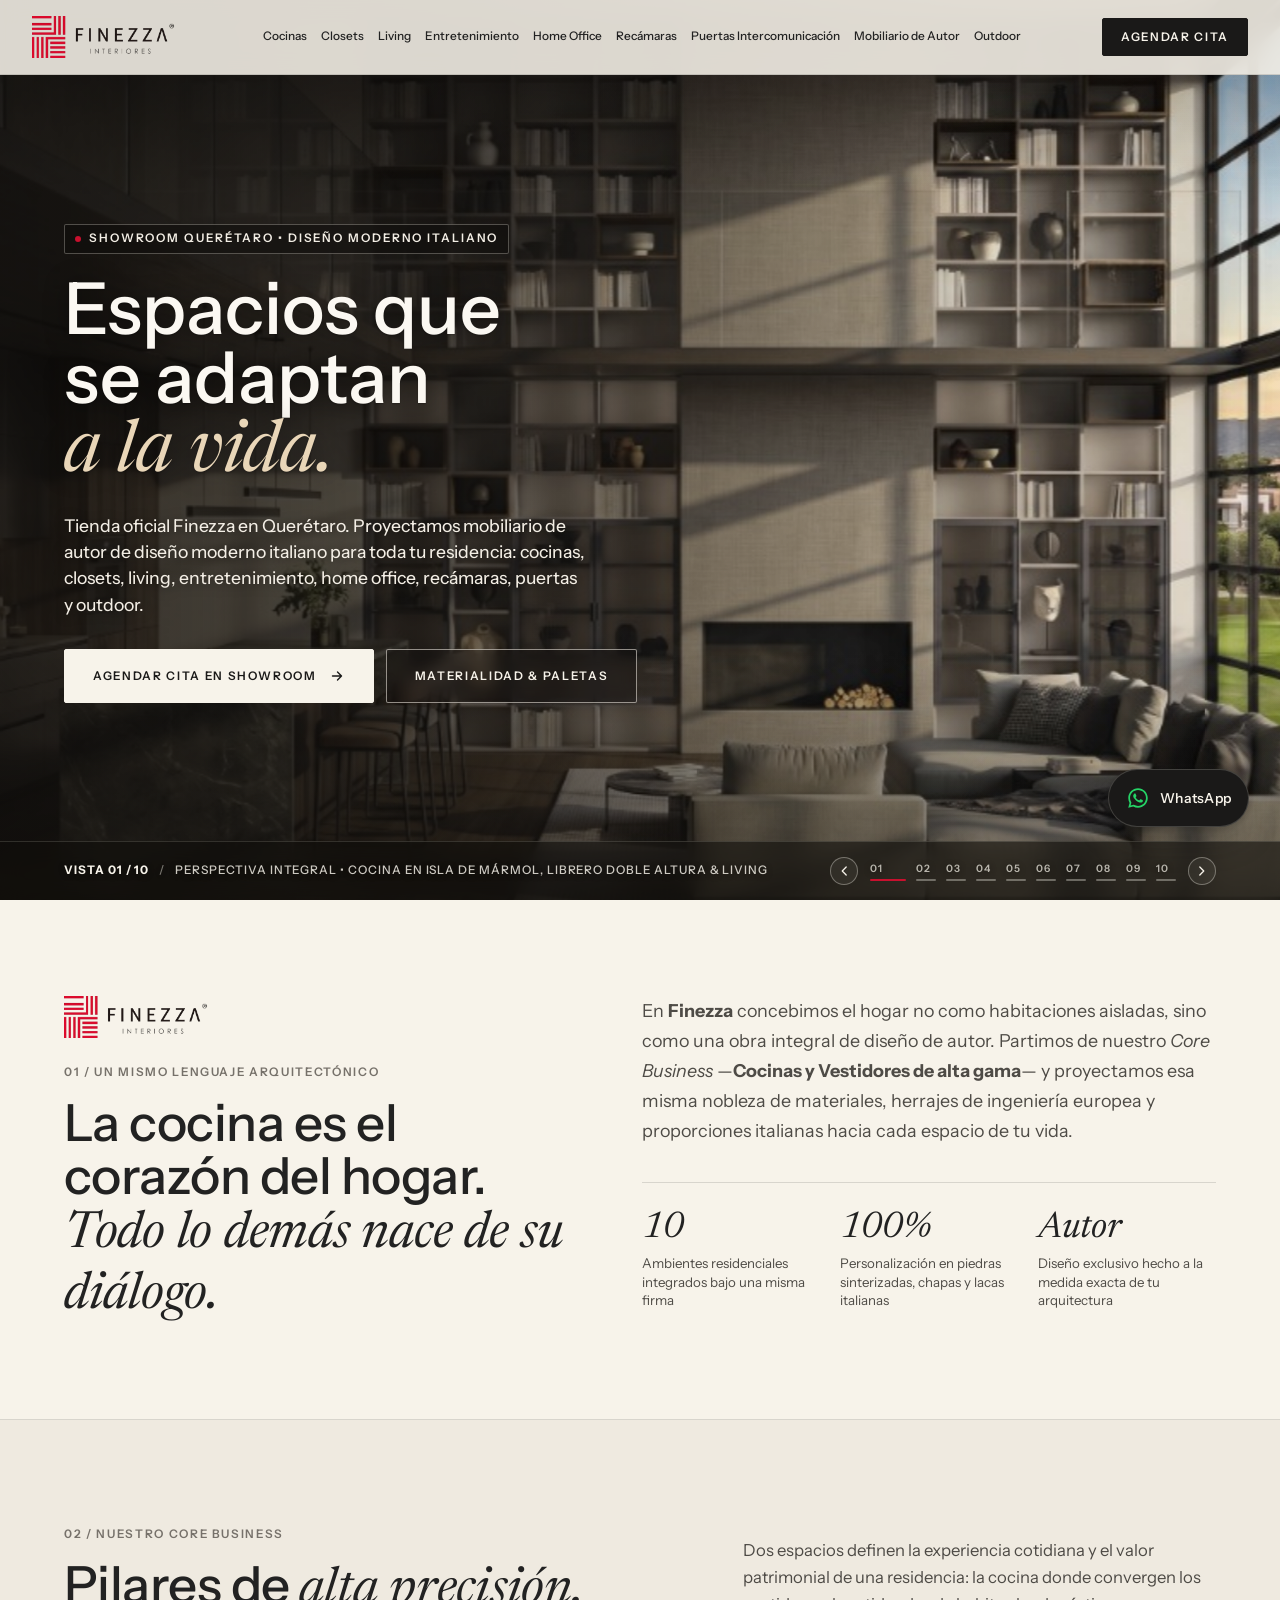
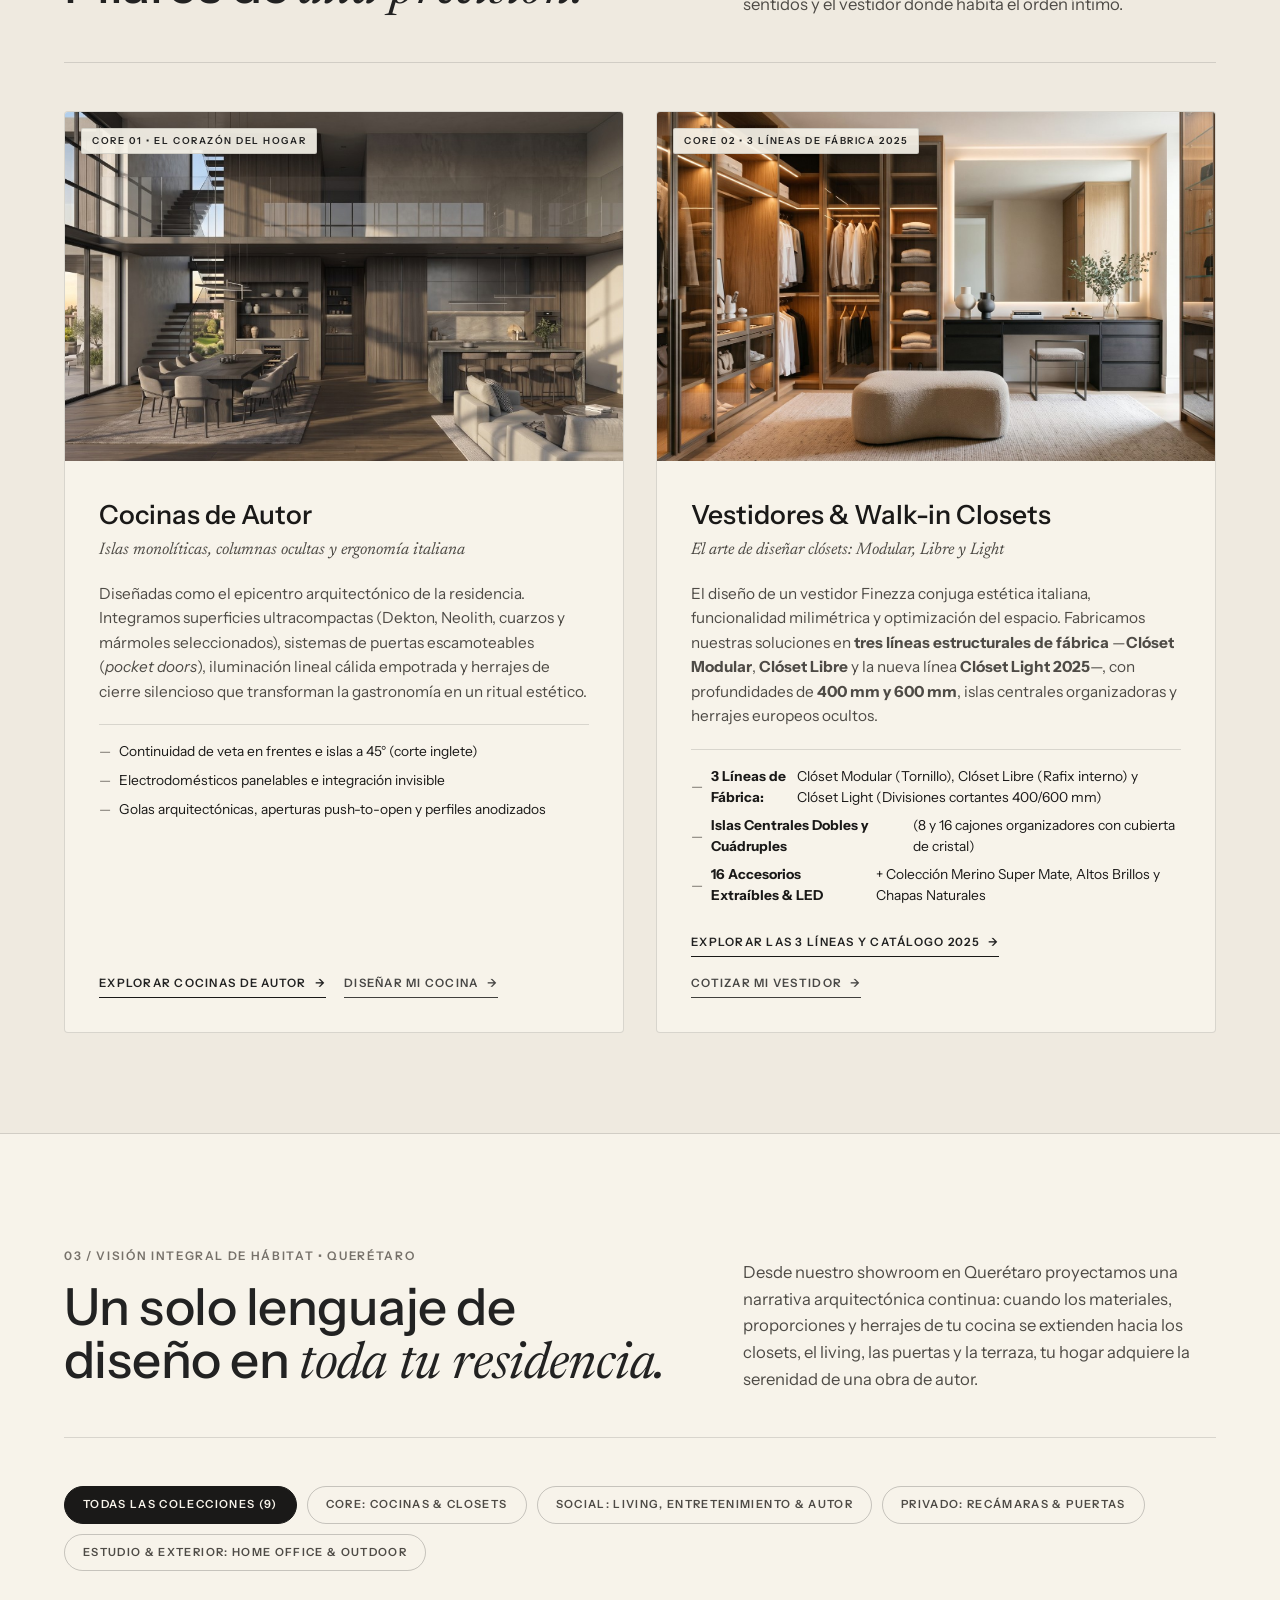
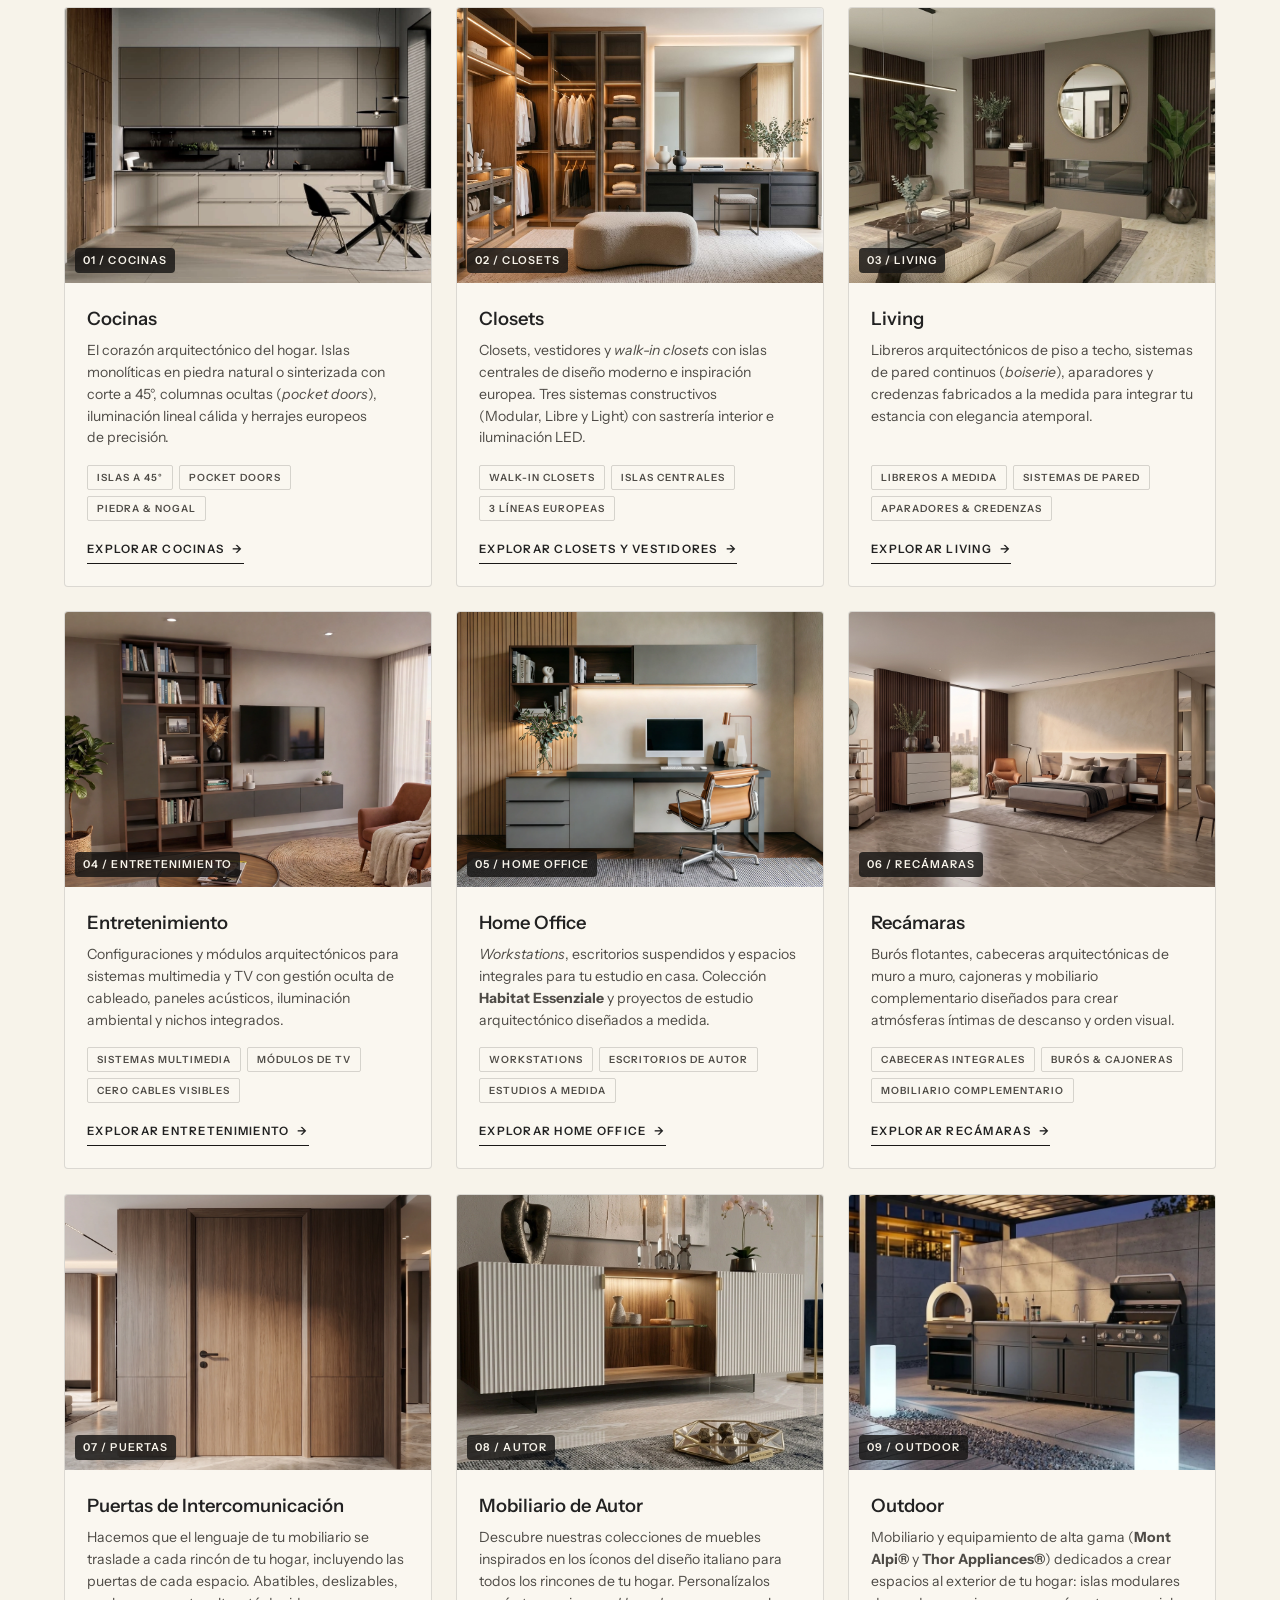
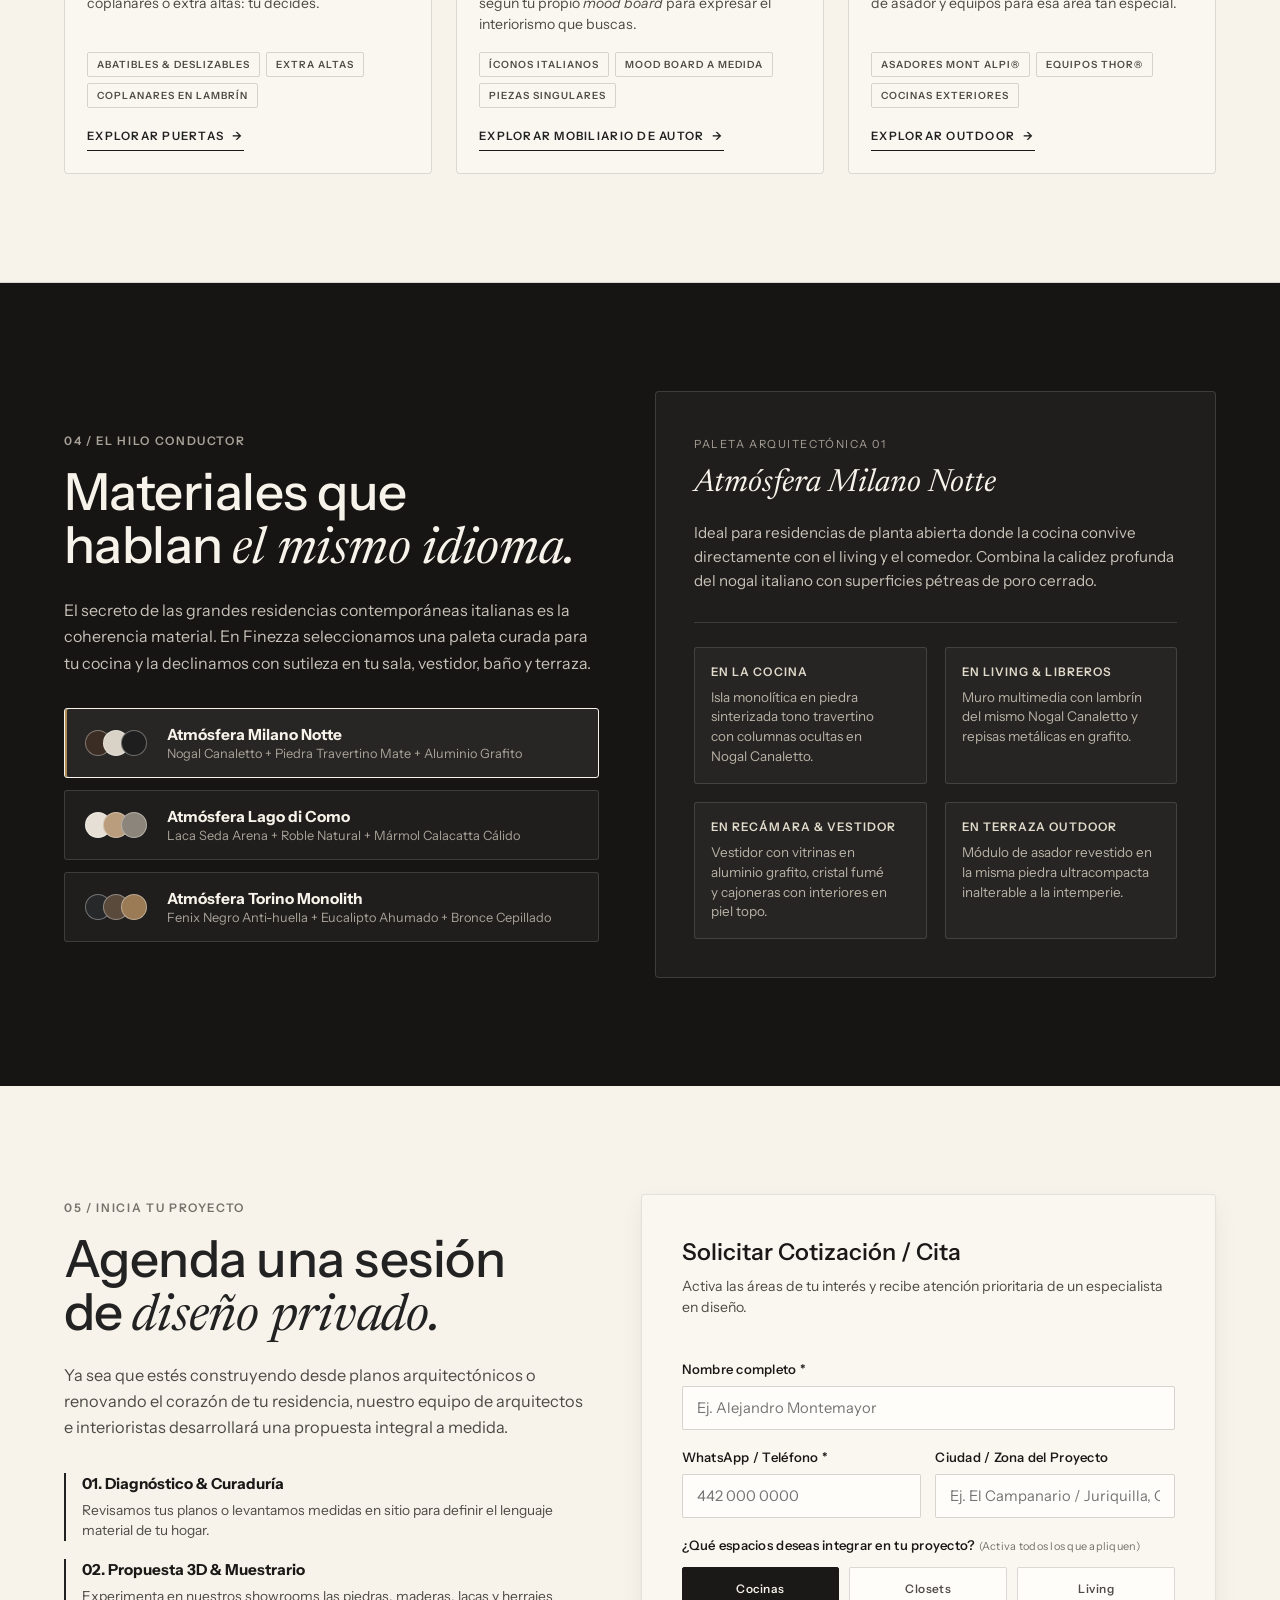
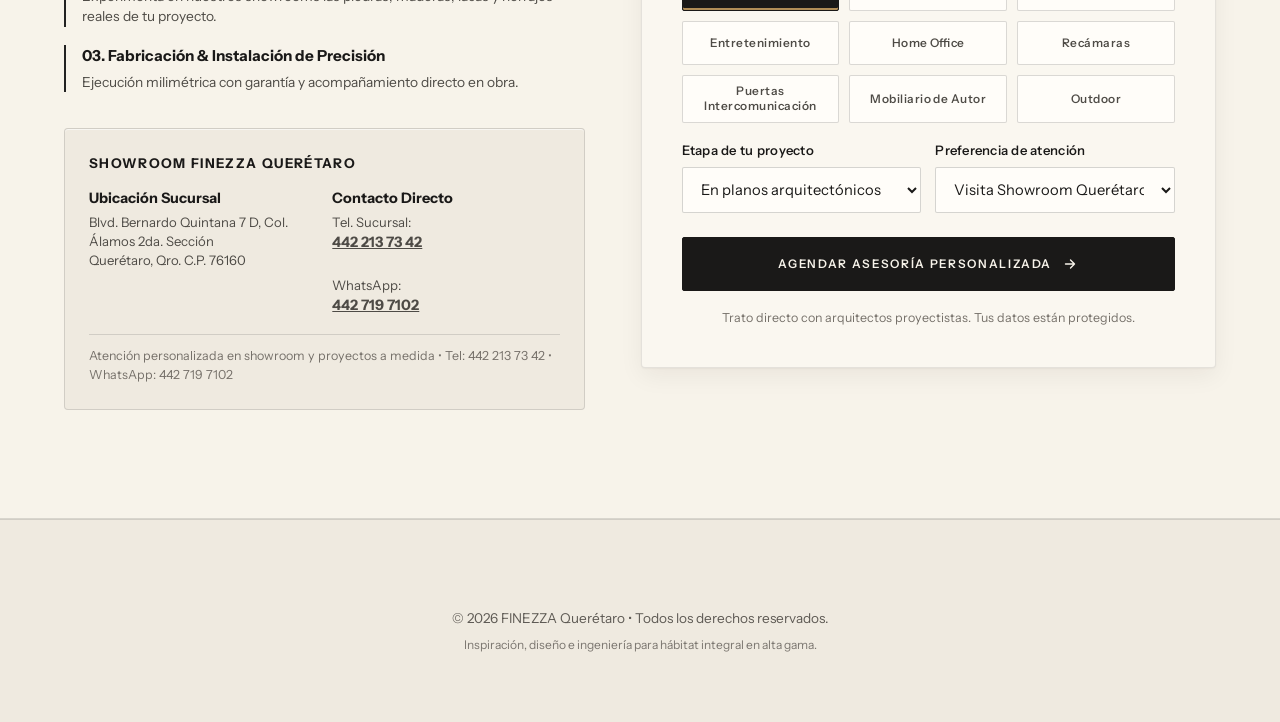
==== commit dc5d56ac: "Landing de cocinas en producción (/landing-cocinas): hero con palabras clave, soluciones, galería, F" ====
--- a/index.html
+++ b/index.html
@@ -1,807 +1,923 @@
-<!DOCTYPE html>
-<html lang="es">
-<head>
-  <meta charset="UTF-8">
-  <meta name="viewport" content="width=device-width, initial-scale=1.0">
-  <title>FINEZZA — Diseño Moderno Italiano &amp; Mobiliario de Autor | Cocinas, Vestidores y Hábitat Integral</title>
-  <meta name="description" content="Finezza: Muebles de autor inspirados en el diseño moderno italiano. Cocinas integrales como el corazón del hogar, vestidores, living, entretenimiento, recámara, home office y outdoor.">
-  
-  <!-- Favicon e Imágenes Principales Pre-cargadas -->
-  <link rel="icon" type="image/png" href="assets/favicon-finezza.png">
-  <link rel="preload" as="image" href="assets/portada-finezza.jpg" fetchpriority="high">
-  <link rel="preload" as="image" href="assets/logo-finezza.png" fetchpriority="high">
-
-  <!-- Fuentes especificadas en el Hero y Editorial -->
-  <link rel="preconnect" href="https://fonts.googleapis.com">
-  <link rel="preconnect" href="https://fonts.gstatic.com" crossorigin>
-  <link rel="stylesheet" href="https://fonts.googleapis.com/css2?family=Instrument+Sans:ital,wdth,wght@0,75..100,400..700&display=swap">
-  <link rel="stylesheet" href="https://fonts.googleapis.com/css2?family=Newsreader:ital,opsz,wght@0,6..72,300..500;1,6..72,300..400&display=swap">
-  
-  <link rel="stylesheet" href="styles.css">
-</head>
-<body>
-
-  <!-- ==========================================================================
-       SECCIÓN HERO (Secuencia Cinematográfica de Portada Finezza & Logotipo Oficial)
-       ========================================================================== -->
-  <section class="hero" id="inicio" aria-label="Bienvenida Finezza — Recorrido Arquitectónico">
-    <!-- Escenario multicapa con las 10 perspectivas y detalles del proyecto en orden aleatorio -->
-    <div class="hero-stage" id="heroStage" aria-live="off">
-      <div class="hero-slide is-active" data-motion="zoom-in" data-type="wide" data-label="PERSPECTIVA INTEGRAL &bull; COCINA EN ISLA DE MÁRMOL, LIBRERO DOBLE ALTURA &amp; LIVING">
-        <img 
-          class="hero-cover" 
-          src="assets/portada-finezza.jpg" 
-          alt="Cocina integral en nogal e isla monolítica de mármol integrada con librero de doble altura y living"
-          width="1024"
-          height="571"
-          fetchpriority="high"
-          decoding="async">
-      </div>
-      <div class="hero-slide" data-motion="pan-right" data-type="detail" data-label="DETALLE DE AUTOR &bull; CORTE A 45° EN ISLA MONOLÍTICA DE PIEDRA NATURAL">
-        <img 
-          class="hero-cover" 
-          src="assets/portada-detalle-marmol-isla.jpg" 
-          alt="Detalle macro de la isla de cocina en mármol natural con veta continua y bancos de piel"
-          width="1024"
-          height="571"
-          loading="eager"
-          decoding="async">
-      </div>
-      <div class="hero-slide" data-motion="pan-left" data-type="wide" data-label="GRAN APERTURA &bull; CONEXIÓN INTERIOR–EXTERIOR, TERRAZA &amp; CAMPO DE GOLF">
-        <img 
-          class="hero-cover" 
-          src="assets/portada-03-arquitectura-terraza.jpg" 
-          alt="Gran apertura arquitectónica que conecta escalera, cocina, estancia de doble altura y terraza exterior"
-          width="1024"
-          height="571"
-          loading="eager"
-          decoding="async">
-      </div>
-      <div class="hero-slide" data-motion="zoom-out" data-type="detail" data-label="ATMÓSFERA ÍNTIMA &bull; VITRINAS EN CRISTAL FUMÉ, CHIMENEA &amp; LUZ NATURAL">
-        <img 
-          class="hero-cover" 
-          src="assets/portada-chimenea-vitrinas-living.jpg" 
-          alt="Vista desde el living hacia la chimenea integrada y vitrinas iluminadas con luz natural"
-          width="1024"
-          height="571"
-          loading="lazy"
-          decoding="async">
-      </div>
-      <div class="hero-slide" data-motion="pan-down" data-type="wide" data-label="CONTINUIDAD ARQUITECTÓNICA &bull; COCINA, BOISERIE Y PASILLO CON PUERTAS OCULTAS">
-        <img 
-          class="hero-cover" 
-          src="assets/portada-06-cocina-boiserie.jpg" 
-          alt="Elevación arquitectónica de cocina en nogal, lambrines continuos de muro a muro y pasillo con puertas coplanares ocultas"
-          width="1024"
-          height="571"
-          loading="lazy"
-          decoding="async">
-      </div>
-      <div class="hero-slide" data-motion="zoom-in" data-type="detail" data-label="ACABADOS SENSORIALES &bull; TEXTURAS PÉTREAS, SALA DE ESTAR Y HOGAR ENCENDIDO">
-        <img 
-          class="hero-cover" 
-          src="assets/portada-detalle-mesa-chimenea.jpg" 
-          alt="Primer plano de mesa en piedra natural con chimenea encendida y cocina Finezza al fondo"
-          width="1024"
-          height="571"
-          loading="lazy"
-          decoding="async">
-      </div>
-      <div class="hero-slide" data-motion="pan-right" data-type="wide" data-label="CORAZÓN DEL HOGAR &bull; COCINA EN NOGAL, CAVA ILUMINADA &amp; COMEDOR">
-        <img 
-          class="hero-cover" 
-          src="assets/portada-04-cocina-comedor.jpg" 
-          alt="Cocina de autor Finezza con isla desayunador, cava iluminada en nicho de nogal, comedor y escalera suspendida"
-          width="1024"
-          height="571"
-          loading="lazy"
-          decoding="async">
-      </div>
-      <div class="hero-slide" data-motion="pan-up" data-type="wide" data-label="SIMETRÍA ITALIANA &bull; ESTANCIA DE DOBLE ALTURA, VENTANAL RETICULAR &amp; COCINA">
-        <img 
-          class="hero-cover" 
-          src="assets/portada-panoramica-invertida.jpg" 
-          alt="Vista simétrica de la estancia de doble altura, librero monumental y cocina abierta"
-          width="1024"
-          height="571"
-          loading="lazy"
-          decoding="async">
-      </div>
-      <div class="hero-slide" data-motion="pan-down" data-type="wide" data-label="DOBLE ALTURA &bull; VISTA DESDE MEZZANINE HACIA ISLA MONOLÍTICA Y LIBRERO">
-        <img 
-          class="hero-cover" 
-          src="assets/portada-05-doble-altura.jpg" 
-          alt="Vista desde el mezzanine superior hacia la isla de cocina en piedra natural, librero monumental con chimenea y ventanal"
-          width="1024"
-          height="571"
-          loading="lazy"
-          decoding="async">
-      </div>
-      <div class="hero-slide" data-motion="zoom-out" data-type="wide" data-label="LUZ DE ATARDECER &bull; DIÁLOGO CÁLIDO ENTRE EBANISTERÍA ITALIANA Y ESTANCIA">
-        <img 
-          class="hero-cover" 
-          src="assets/portada-02-estancia.jpg" 
-          alt="Atmósfera cálida de atardecer sobre la cocina de autor, librero iluminado y sala residencial"
-          width="1024"
-          height="571"
-          loading="lazy"
-          decoding="async">
-      </div>
-    </div>
-
-   <!-- Header superior dentro del Hero (Logotipo Oficial Finezza y las 9 Categorías) -->
-    <header class="hero-header">
-      <a href="#inicio" class="section-brand" aria-label="FINEZZA Quer&eacute;taro &mdash; Dise&ntilde;o Moderno Italiano &amp; Mobiliario Integral">
-        <img 
-          src="assets/logo-finezza.png" 
-          alt="FINEZZA Quer&eacute;taro &mdash; Dise&ntilde;o Moderno Italiano" 
-          class="brand-logo"
-          width="240"
-          height="67">
-      </a>
-
-      <nav class="section-nav" aria-label="Categor&iacute;as principales Finezza">
-        <a href="cocinas.html">Cocinas</a>
-        <a href="vestidores.html">Closets</a>
-        <a href="espacios-residenciales.html#living">Living</a>
-        <a href="espacios-residenciales.html#entretenimiento">Entretenimiento</a>
-        <a href="home-office.html">Home Office</a>
-        <a href="espacios-residenciales.html#recamara">Rec&aacute;maras</a>
-        <a href="espacios-residenciales.html#pasillos">Puertas Intercomunicaci&oacute;n</a>
-        <a href="espacios-residenciales.html#libreros">Mobiliario de Autor</a>
-        <a href="outdoor.html">Outdoor</a>
-      </nav>
-
-      <div class="header-actions">
-        <button type="button" class="demo-switcher" id="toggleCoverView" title="Alternar vista despejada de la secuencia de portada">
-          <span id="coverViewLabel">Ver Portada</span>
-        </button>
-        <a href="#cotizar" class="header-cta-link">Agendar Cita</a>
-        <button type="button" class="mobile-menu-btn" id="mobileMenuBtn" aria-label="Abrir men&uacute; de navegaci&oacute;n" aria-expanded="false" aria-controls="mobileMenuDrawer">
-          <span></span>
-          <span></span>
-          <span></span>
-        </button>
-      </div>
-    </header>
-
-    <!-- Menú desplegable para móvil y tablet -->
-    <nav class="mobile-menu-drawer" id="mobileMenuDrawer" aria-label="Men&uacute; m&oacute;vil Finezza" hidden>
-      <div class="mobile-menu-inner">
-        <span class="mobile-menu-label">Colecciones Core</span>
-        <div class="mobile-menu-core">
-          <a href="cocinas.html">Cocinas de Autor</a>
-          <a href="vestidores.html">Closets &amp; Vestidores</a>
-        </div>
-        <span class="mobile-menu-label">Otros Espacios</span>
-        <div class="mobile-menu-grid">
-          <a href="espacios-residenciales.html#living">Living</a>
-          <a href="espacios-residenciales.html#entretenimiento">Entretenimiento</a>
-          <a href="home-office.html">Home Office</a>
-          <a href="espacios-residenciales.html#recamara">Rec&aacute;maras</a>
-          <a href="espacios-residenciales.html#pasillos">Puertas</a>
-          <a href="espacios-residenciales.html#libreros">Mobiliario de Autor</a>
-          <a href="outdoor.html">Outdoor</a>
-          <a href="#materialidad">Materialidad</a>
-        </div>
-        <a href="#cotizar" class="mobile-menu-cta">Agendar Cita en Showroom &rarr;</a>
-      </div>
-    </nav>
-
-    <!-- Composición: bloque editorial alineado a la izquierda, tercio izquierdo, max 600px -->
-    <div class="hero-editorial">
-      <div class="hero-tag reveal-item" style="--delay: 0.05s;">
-        <span class="tag-dot"></span>
-        <span id="heroEyebrow">SHOWROOM QUER&Eacute;TARO &bull; DISE&Ntilde;O MODERNO ITALIANO</span>
-      </div>
-
-      <h1 class="section-title reveal-item" style="--delay: 0.16s;" id="heroTitle">
-        Espacios que se adaptan<br>
-        <em>a la vida.</em>
-      </h1>
-
-      <p class="section-copy reveal-item" style="--delay: 0.28s;" id="heroCopy">
-        Tienda oficial Finezza en Quer&eacute;taro. Proyectamos mobiliario de autor de dise&ntilde;o moderno italiano para toda tu residencia: cocinas, closets, living, entretenimiento, home office, rec&aacute;maras, puertas y outdoor.
-      </p>
-
-      <div class="hero-actions reveal-item" style="--delay: 0.40s;">
-        <a href="#cotizar" class="hero-btn" id="heroBtn">
-          <span id="heroBtnText">Agendar Cita en Showroom</span>
-          <svg width="16" height="16" viewBox="0 0 16 16" fill="none" aria-hidden="true">
-            <path d="M3.5 8H12.5M12.5 8L8.5 4M12.5 8L8.5 12" stroke="currentColor" stroke-width="1.4" stroke-linecap="round" stroke-linejoin="round"/>
-          </svg>
-        </a>
-        <a href="#materialidad" class="hero-btn-secondary">Materialidad &amp; Paletas</a>
-      </div>
-    </div>
-
-    <!-- Pie del Hero: Navegador Cinematográfico de las 10 Vistas del Proyecto (Orden Aleatorio) -->
-    <footer class="hero-footer reveal-item" style="--delay: 0.52s;">
-      <div class="hero-footer-left">
-        <span class="scene-counter" id="heroFooterCode">VISTA 01 / 10</span>
-        <span class="footer-divider">/</span>
-        <span class="scene-caption" id="heroFooterLabel">PERSPECTIVA INTEGRAL &bull; COCINA EN ISLA DE MÁRMOL, LIBRERO DOBLE ALTURA &amp; LIVING</span>
-      </div>
-
-      <div class="hero-scene-controls" aria-label="Selector de vistas del proyecto en portada">
-        <button type="button" class="scene-arrow" id="prevSceneBtn" aria-label="Vista anterior del proyecto" title="Vista anterior">
-          <svg width="14" height="14" viewBox="0 0 16 16" fill="none" aria-hidden="true">
-            <path d="M10.5 3.5L6 8L10.5 12.5" stroke="currentColor" stroke-width="1.5" stroke-linecap="round" stroke-linejoin="round"/>
-          </svg>
-        </button>
-
-        <div class="scene-dots" role="tablist" aria-label="Vistas del proyecto">
-          <button type="button" class="scene-dot is-active" data-scene="0" role="tab" aria-selected="true" title="Vista 01">
-            <span class="scene-dot-num">01</span>
-            <span class="scene-dot-bar"><span class="scene-dot-fill"></span></span>
-          </button>
-          <button type="button" class="scene-dot" data-scene="1" role="tab" aria-selected="false" title="Vista 02">
-            <span class="scene-dot-num">02</span>
-            <span class="scene-dot-bar"><span class="scene-dot-fill"></span></span>
-          </button>
-          <button type="button" class="scene-dot" data-scene="2" role="tab" aria-selected="false" title="Vista 03">
-            <span class="scene-dot-num">03</span>
-            <span class="scene-dot-bar"><span class="scene-dot-fill"></span></span>
-          </button>
-          <button type="button" class="scene-dot" data-scene="3" role="tab" aria-selected="false" title="Vista 04">
-            <span class="scene-dot-num">04</span>
-            <span class="scene-dot-bar"><span class="scene-dot-fill"></span></span>
-          </button>
-          <button type="button" class="scene-dot" data-scene="4" role="tab" aria-selected="false" title="Vista 05">
-            <span class="scene-dot-num">05</span>
-            <span class="scene-dot-bar"><span class="scene-dot-fill"></span></span>
-          </button>
-          <button type="button" class="scene-dot" data-scene="5" role="tab" aria-selected="false" title="Vista 06">
-            <span class="scene-dot-num">06</span>
-            <span class="scene-dot-bar"><span class="scene-dot-fill"></span></span>
-          </button>
-          <button type="button" class="scene-dot" data-scene="6" role="tab" aria-selected="false" title="Vista 07">
-            <span class="scene-dot-num">07</span>
-            <span class="scene-dot-bar"><span class="scene-dot-fill"></span></span>
-          </button>
-          <button type="button" class="scene-dot" data-scene="7" role="tab" aria-selected="false" title="Vista 08">
-            <span class="scene-dot-num">08</span>
-            <span class="scene-dot-bar"><span class="scene-dot-fill"></span></span>
-          </button>
-          <button type="button" class="scene-dot" data-scene="8" role="tab" aria-selected="false" title="Vista 09">
-            <span class="scene-dot-num">09</span>
-            <span class="scene-dot-bar"><span class="scene-dot-fill"></span></span>
-          </button>
-          <button type="button" class="scene-dot" data-scene="9" role="tab" aria-selected="false" title="Vista 10">
-            <span class="scene-dot-num">10</span>
-            <span class="scene-dot-bar"><span class="scene-dot-fill"></span></span>
-          </button>
-        </div>
-
-        <button type="button" class="scene-arrow" id="nextSceneBtn" aria-label="Siguiente vista del proyecto" title="Siguiente vista">
-          <svg width="14" height="14" viewBox="0 0 16 16" fill="none" aria-hidden="true">
-            <path d="M5.5 3.5L10 8L5.5 12.5" stroke="currentColor" stroke-width="1.5" stroke-linecap="round" stroke-linejoin="round"/>
-          </svg>
-        </button>
-      </div>
-    </footer>
-  </section>
-
-  <!-- ==========================================================================
-       CINTILLO DE POSICIONAMIENTO / MANIFIESTO RÁPIDO PARA CAMPAÑAS
-       ========================================================================== -->
-  <section class="manifesto-strip" id="filosofia">
-    <div class="container">
-      <div class="manifesto-grid">
-        <div class="manifesto-lead">
-          <img 
-            src="assets/logo-finezza.png" 
-            alt="FINEZZA Querétaro — Diseño Moderno Italiano &amp; Mobiliario Integral" 
-            class="manifesto-brand-logo"
-            width="180"
-            height="50"
-            loading="lazy">
-          <span class="eyebrow">01 / UN MISMO LENGUAJE ARQUITECTÓNICO</span>
-          <h2 class="editorial-h2">
-            La cocina es el corazón del hogar.<br>
-            <em>Todo lo demás nace de su diálogo.</em>
-          </h2>
-        </div>
-        <div class="manifesto-body">
-          <p>
-            En <strong>Finezza</strong> concebimos el hogar no como habitaciones aisladas, sino como una obra integral de diseño de autor. Partimos de nuestro <em>Core Business</em> —<strong>Cocinas y Vestidores de alta gama</strong>— y proyectamos esa misma nobleza de materiales, herrajes de ingeniería europea y proporciones italianas hacia cada espacio de tu vida.
-          </p>
-          <div class="manifesto-stats">
-            <div class="stat-item">
-              <span class="stat-num">9</span>
-              <span class="stat-desc">Ambientes residenciales integrados bajo una misma firma</span>
-            </div>
-            <div class="stat-item">
-              <span class="stat-num">100%</span>
-              <span class="stat-desc">Personalización en piedras sinterizadas, chapas y lacas italianas</span>
-            </div>
-            <div class="stat-item">
-              <span class="stat-num">Autor</span>
-              <span class="stat-desc">Diseño exclusivo hecho a la medida exacta de tu arquitectura</span>
-            </div>
-          </div>
-        </div>
-      </div>
-    </div>
-  </section>
-
-  <!-- ==========================================================================
-       ECOSISTEMA INTEGRAL FINEZZA (LAS 9 COLECCIONES CON COCINAS Y CLOSETS DESTACADOS)
-       ========================================================================== -->
-  <section class="ecosystem-section" id="colecciones">
-    <div class="container">
-      <div class="section-header-row">
-        <div>
-          <span class="eyebrow">02 / COLECCIONES &amp; ESPACIOS DE AUTOR &bull; QUER&Eacute;TARO</span>
-          <h2 class="editorial-h2">Un solo lenguaje de dise&ntilde;o en <em>toda tu residencia.</em></h2>
-        </div>
-        <p class="section-intro-copy">
-          Partimos de nuestros pilares de alta precisi&oacute;n &mdash;<strong>Cocinas y Closets</strong>&mdash; y extendemos esa misma narrativa de materiales, proporciones y herrajes europeos hacia el living, las rec&aacute;maras, las puertas y la terraza.
-        </p>
-      </div>
-
-      <!-- Filtros interactivos de las 9 colecciones -->
-      <div class="ecosystem-tabs" role="tablist" aria-label="Filtrar colecciones y espacios Finezza">
-        <button class="eco-tab active" role="tab" aria-selected="true" data-filter="all">Todas las Colecciones (9)</button>
-        <button class="eco-tab" role="tab" aria-selected="false" data-filter="core">Core: Cocinas &amp; Closets</button>
-        <button class="eco-tab" role="tab" aria-selected="false" data-filter="social">Social: Living, Entretenimiento &amp; Autor</button>
-        <button class="eco-tab" role="tab" aria-selected="false" data-filter="privado">Privado: Rec&aacute;maras &amp; Puertas</button>
-        <button class="eco-tab" role="tab" aria-selected="false" data-filter="funcional">Estudio &amp; Exterior: Home Office &amp; Outdoor</button>
-      </div>
-
-      <div class="ecosystem-grid" id="ecosystemGrid">
-
-        <!-- 01. Cocinas (DESTACADA CORE) -->
-        <article class="eco-card eco-card--featured" data-category="core">
-          <a href="cocinas.html" class="eco-img-wrap" style="display:block;">
-            <img src="assets/portada-04-cocina-comedor.jpg" alt="Cocinas Integrales de Autor Finezza con isla monol&iacute;tica, cava iluminada y comedor" loading="lazy">
-            <span class="eco-core-pill">CORE 01 &bull; EL CORAZ&Oacute;N DEL HOGAR</span>
-            <span class="eco-num">01 / COCINAS</span>
-          </a>
-          <div class="eco-body">
-            <div class="eco-featured-head">
-              <h3>Cocinas de Autor</h3>
-              <span class="eco-featured-sub">Islas monol&iacute;ticas, columnas ocultas y ergonom&iacute;a italiana</span>
-            </div>
-            <p>Dise&ntilde;adas como el epicentro arquitect&oacute;nico de la residencia. Integramos superficies ultracompactas (Dekton, Neolith, cuarzos y m&aacute;rmoles), sistemas <em>pocket doors</em>, iluminaci&oacute;n lineal c&aacute;lida y herrajes europeos de cierre silencioso.</p>
-            <ul class="eco-featured-list">
-              <li>Continuidad de veta en frentes e islas a 45&deg; (corte inglete)</li>
-              <li>Electrodom&eacute;sticos panelables e integraci&oacute;n invisible</li>
-              <li>Golas arquitect&oacute;nicas, aperturas push-to-open y perfiles anodizados</li>
-            </ul>
-            <div class="eco-tags">
-              <span>Islas a 45&deg;</span>
-              <span>Pocket Doors</span>
-              <span>Piedra &amp; Nogal</span>
-            </div>
-            <div class="eco-card-actions">
-              <a href="cocinas.html" class="link-arrow">Explorar Cocinas de Autor <span>&rarr;</span></a>
-              <a href="#cotizar" class="link-arrow link-arrow--subtle" data-space="Cocinas">Dise&ntilde;ar mi cocina <span>&rarr;</span></a>
-            </div>
-          </div>
-        </article>
-
-        <!-- 02. Closets & Vestidores (DESTACADA CORE) -->
-        <article class="eco-card eco-card--featured" data-category="core">
-          <a href="vestidores.html" class="eco-img-wrap" style="display:block;">
-            <img src="assets/portada-vestidores-finezza.jpg" alt="Closets, Vestidores y Walk-in Closets Finezza con vitrinas iluminadas e isla central" loading="lazy">
-            <span class="eco-core-pill">CORE 02 &bull; 3 L&Iacute;NEAS DE F&Aacute;BRICA 2025</span>
-            <span class="eco-num">02 / CLOSETS</span>
-          </a>
-          <div class="eco-body">
-            <div class="eco-featured-head">
-              <h3>Closets &amp; Walk-in Closets</h3>
-              <span class="eco-featured-sub">El arte de dise&ntilde;ar cl&oacute;sets: Modular, Libre y Light</span>
-            </div>
-            <p>Est&eacute;tica italiana, funcionalidad milim&eacute;trica y optimizaci&oacute;n del espacio. Fabricamos en <strong>tres l&iacute;neas estructurales</strong> &mdash;Modular, Libre y Light 2025&mdash; con profundidades de 400 y 600 mm, islas centrales y herrajes ocultos.</p>
-            <ul class="eco-featured-list">
-              <li>3 l&iacute;neas de f&aacute;brica: Modular, Libre (Rafix interno) y Light (divisiones cortantes)</li>
-              <li>Islas centrales dobles y cu&aacute;druples (8 y 16 cajones con cubierta de cristal)</li>
-              <li>16 accesorios extra&iacute;bles &amp; LED + Merino Super Mate, Altos Brillos y Chapas Naturales</li>
-            </ul>
-            <div class="eco-tags">
-              <span>Walk-in Closets</span>
-              <span>Islas Centrales</span>
-              <span>3 L&iacute;neas Europeas</span>
-            </div>
-            <div class="eco-card-actions">
-              <a href="vestidores.html" class="link-arrow">Explorar Closets y Cat&aacute;logo 2025 <span>&rarr;</span></a>
-              <a href="#cotizar" class="link-arrow link-arrow--subtle" data-space="Closets y Vestidores">Cotizar mi vestidor <span>&rarr;</span></a>
-            </div>
-          </div>
-        </article>
-
-        <!-- 03. Living -->
-        <article class="eco-card" data-category="social">
-          <a href="espacios-residenciales.html#living" class="eco-img-wrap" style="display:block;">
-            <img src="assets/portada-living.webp" alt="Libreros, Sistemas de Pared, Aparadores y Credenzas para Living Finezza" loading="lazy">
-            <span class="eco-num">03 / LIVING</span>
-          </a>
-          <div class="eco-body">
-            <h3>Living</h3>
-            <p>Libreros arquitect&oacute;nicos de piso a techo, sistemas de pared continuos (<em>boiserie</em>), aparadores y credenzas fabricados a la medida para integrar tu estancia con elegancia atemporal.</p>
-            <div class="eco-tags">
-              <span>Libreros a Medida</span>
-              <span>Sistemas de Pared</span>
-              <span>Aparadores &amp; Credenzas</span>
-            </div>
-            <div class="eco-card-actions">
-              <a href="espacios-residenciales.html#living" class="link-arrow">Explorar Living <span>&rarr;</span></a>
-            </div>
-          </div>
-        </article>
-
-        <!-- 04. Entretenimiento -->
-        <article class="eco-card" data-category="social">
-          <a href="espacios-residenciales.html#entretenimiento" class="eco-img-wrap" style="display:block;">
-            <img src="assets/portada-entretenimiento.webp" alt="Configuraciones y M&oacute;dulos para Sistemas Multimedia y TV" loading="lazy">
-            <span class="eco-num">04 / ENTRETENIMIENTO</span>
-          </a>
-          <div class="eco-body">
-            <h3>Entretenimiento</h3>
-            <p>Configuraciones y m&oacute;dulos arquitect&oacute;nicos para sistemas multimedia y TV con gesti&oacute;n oculta de cableado, paneles ac&uacute;sticos, iluminaci&oacute;n ambiental y nichos integrados.</p>
-            <div class="eco-tags">
-              <span>Sistemas Multimedia</span>
-              <span>M&oacute;dulos de TV</span>
-              <span>Cero Cables Visibles</span>
-            </div>
-            <div class="eco-card-actions">
-              <a href="espacios-residenciales.html#entretenimiento" class="link-arrow">Explorar Entretenimiento <span>&rarr;</span></a>
-            </div>
-          </div>
-        </article>
-
-        <!-- 05. Home Office -->
-        <article class="eco-card" data-category="funcional">
-          <a href="home-office.html" class="eco-img-wrap" style="display:block;">
-            <img src="assets/home-office/home-office-principal.webp" alt="Workstations, Escritorios y Espacios Integrales para Home Office" loading="lazy">
-            <span class="eco-num">05 / HOME OFFICE</span>
-          </a>
-          <div class="eco-body">
-            <h3>Home Office</h3>
-            <p><em>Workstations</em>, escritorios suspendidos y espacios integrales para tu estudio en casa. Colecci&oacute;n <strong>Habitat Essenziale</strong> y proyectos de estudio arquitect&oacute;nico dise&ntilde;ados a medida.</p>
-            <div class="eco-tags">
-              <span>Workstations</span>
-              <span>Escritorios de Autor</span>
-              <span>Estudios a Medida</span>
-            </div>
-            <div class="eco-card-actions">
-              <a href="home-office.html" class="link-arrow">Explorar Home Office <span>&rarr;</span></a>
-            </div>
-          </div>
-        </article>
-
-        <!-- 06. Recámaras -->
-        <article class="eco-card" data-category="privado">
-          <a href="espacios-residenciales.html#recamara" class="eco-img-wrap" style="display:block;">
-            <img src="assets/portada-recamara.webp" alt="Bur&oacute;s, Cabeceras, Cajoneras y Mobiliario para Rec&aacute;maras" loading="lazy" style="object-position: center 45%;">
-            <span class="eco-num">06 / REC&Aacute;MARAS</span>
-          </a>
-          <div class="eco-body">
-            <h3>Rec&aacute;maras</h3>
-            <p>Bur&oacute;s flotantes, cabeceras arquitect&oacute;nicas de muro a muro, cajoneras y mobiliario complementario dise&ntilde;ados para crear atm&oacute;sferas &iacute;ntimas de descanso y orden visual.</p>
-            <div class="eco-tags">
-              <span>Cabeceras Integrales</span>
-              <span>Bur&oacute;s &amp; Cajoneras</span>
-              <span>Mobiliario Complementario</span>
-            </div>
-            <div class="eco-card-actions">
-              <a href="espacios-residenciales.html#recamara" class="link-arrow">Explorar Rec&aacute;maras <span>&rarr;</span></a>
-            </div>
-          </div>
-        </article>
-
-        <!-- 07. Puertas Intercomunicación -->
-        <article class="eco-card" data-category="privado">
-          <a href="espacios-residenciales.html#pasillos" class="eco-img-wrap" style="display:block;">
-            <img src="assets/portada-puertas.webp" alt="Puertas de Intercomunicaci&oacute;n Abatibles, Deslizables y Extra Altas" loading="lazy" style="object-position: center 35%;">
-            <span class="eco-num">07 / PUERTAS</span>
-          </a>
-          <div class="eco-body">
-            <h3>Puertas de Intercomunicaci&oacute;n</h3>
-            <p>Hacemos que el lenguaje de tu mobiliario se traslade a cada rinc&oacute;n de tu hogar, incluyendo las puertas de cada espacio. Abatibles, deslizables, coplanares o extra altas: t&uacute; decides.</p>
-            <div class="eco-tags">
-              <span>Abatibles &amp; Deslizables</span>
-              <span>Extra Altas</span>
-              <span>Coplanares en Lambr&iacute;n</span>
-            </div>
-            <div class="eco-card-actions">
-              <a href="espacios-residenciales.html#pasillos" class="link-arrow">Explorar Puertas <span>&rarr;</span></a>
-            </div>
-          </div>
-        </article>
-
-        <!-- 08. Mobiliario de Autor -->
-        <article class="eco-card" data-category="social">
-          <a href="espacios-residenciales.html#libreros" class="eco-img-wrap" style="display:block;">
-            <img src="assets/portada-mobiliario-autor.webp" alt="Colecciones de Mobiliario de Autor Inspiradas en el Dise&ntilde;o Italiano" loading="lazy">
-            <span class="eco-num">08 / AUTOR</span>
-          </a>
-          <div class="eco-body">
-            <h3>Mobiliario de Autor</h3>
-            <p>Descubre nuestras colecciones de muebles inspirados en los &iacute;conos del dise&ntilde;o italiano para todos los rincones de tu hogar. Personal&iacute;zalos seg&uacute;n tu propio <em>mood board</em> para expresar el interiorismo que buscas.</p>
-            <div class="eco-tags">
-              <span>&Iacute;conos Italianos</span>
-              <span>Mood Board a Medida</span>
-              <span>Piezas Singulares</span>
-            </div>
-            <div class="eco-card-actions">
-              <a href="espacios-residenciales.html#libreros" class="link-arrow">Explorar Mobiliario de Autor <span>&rarr;</span></a>
-            </div>
-          </div>
-        </article>
-
-        <!-- 09. Outdoor -->
-        <article class="eco-card eco-card--wide" data-category="funcional">
-          <a href="outdoor.html" class="eco-img-wrap" style="display:block;">
-            <img src="assets/portada-outdoor-finezza.jpg" alt="Mobiliario y Equipos Outdoor de Alta Gama Mont Alpi y Thor" loading="lazy" style="object-position: center 58%;">
-            <span class="eco-num">09 / OUTDOOR</span>
-          </a>
-          <div class="eco-body">
-            <h3>Outdoor</h3>
-            <p>Mobiliario y equipamiento de alta gama (<strong>Mont Alpi&reg;</strong> y <strong>Thor Appliances&reg;</strong>) dedicados a crear espacios al exterior de tu hogar: islas modulares de asador y equipos para esa &aacute;rea tan especial.</p>
-            <div class="eco-tags">
-              <span>Asadores Mont Alpi&reg;</span>
-              <span>Equipos Thor&reg;</span>
-              <span>Cocinas Exteriores</span>
-            </div>
-            <div class="eco-card-actions">
-              <a href="outdoor.html" class="link-arrow">Explorar Outdoor <span>&rarr;</span></a>
-            </div>
-          </div>
-        </article>
-
-      </div>
-    </div>
-  </section>
-
-  <!-- ==========================================================================
-       EL HILO CONDUCTOR: MATERIALIDAD ITALIANA INTERACTIVA
-       ========================================================================== -->
-  <section class="materials-section" id="materialidad">
-    <div class="container">
-      <div class="materials-layout">
-        <div class="materials-info">
-          <span class="eyebrow">03 / EL HILO CONDUCTOR</span>
-          <h2 class="editorial-h2">Materiales que hablan <em>el mismo idioma.</em></h2>
-          <p class="materials-lead">
-            El secreto de las grandes residencias contemporáneas italianas es la coherencia material. En Finezza seleccionamos una paleta curada para tu cocina y la declinamos con sutileza en tu sala, vestidor, baño y terraza.
-          </p>
-
-          <div class="palette-selector" role="tablist" aria-label="Paletas de diseño Finezza">
-            <button class="palette-btn active" data-palette="milano" role="tab" aria-selected="true">
-              <span class="swatch-group">
-                <span class="swatch" style="background:#3b2d23;"></span>
-                <span class="swatch" style="background:#d8d2c7;"></span>
-                <span class="swatch" style="background:#1e1e1e;"></span>
-              </span>
-              <span class="palette-text">
-                <strong>Atmósfera Milano Notte</strong>
-                <small>Nogal Canaletto + Piedra Travertino Mate + Aluminio Grafito</small>
-              </span>
-            </button>
-
-            <button class="palette-btn" data-palette="como" role="tab" aria-selected="false">
-              <span class="swatch-group">
-                <span class="swatch" style="background:#e6dfd5;"></span>
-                <span class="swatch" style="background:#b99d7c;"></span>
-                <span class="swatch" style="background:#8c857b;"></span>
-              </span>
-              <span class="palette-text">
-                <strong>Atmósfera Lago di Como</strong>
-                <small>Laca Seda Arena + Roble Natural + Mármol Calacatta Cálido</small>
-              </span>
-            </button>
-
-            <button class="palette-btn" data-palette="torino" role="tab" aria-selected="false">
-              <span class="swatch-group">
-                <span class="swatch" style="background:#26282a;"></span>
-                <span class="swatch" style="background:#594a3c;"></span>
-                <span class="swatch" style="background:#9a7b56;"></span>
-              </span>
-              <span class="palette-text">
-                <strong>Atmósfera Torino Monolith</strong>
-                <small>Fenix Negro Anti-huella + Eucalipto Ahumado + Bronce Cepillado</small>
-              </span>
-            </button>
-          </div>
-        </div>
-
-        <div class="materials-showcase" id="palettePreview">
-          <div class="palette-card">
-            <div class="palette-card-header">
-              <span class="palette-tag" id="paletteCode">PALETA ARQUITECTÓNICA 01</span>
-              <h3 id="paletteTitle">Atmósfera Milano Notte</h3>
-            </div>
-            <p id="paletteDesc">
-              Ideal para residencias de planta abierta donde la cocina convive directamente con el living y el comedor. Combina la calidez profunda del nogal italiano con superficies pétreas de poro cerrado.
-            </p>
-            <div class="continuity-timeline">
-              <div class="continuity-step">
-                <span class="step-room">En la Cocina</span>
-                <p id="stepKitchen">Isla monolítica en piedra sinterizada tono travertino con columnas ocultas en Nogal Canaletto.</p>
-              </div>
-              <div class="continuity-step">
-                <span class="step-room">En Living &amp; Libreros</span>
-                <p id="stepLiving">Muro multimedia con lambrín del mismo Nogal Canaletto y repisas metálicas en grafito.</p>
-              </div>
-              <div class="continuity-step">
-                <span class="step-room">En Recámara &amp; Vestidor</span>
-                <p id="stepBedroom">Vestidor con vitrinas en aluminio grafito, cristal fumé y cajoneras con interiores en piel topo.</p>
-              </div>
-              <div class="continuity-step">
-                <span class="step-room">En Terraza Outdoor</span>
-                <p id="stepOutdoor">Módulo de asador revestido en la misma piedra ultracompacta inalterable a la intemperie.</p>
-              </div>
-            </div>
-          </div>
-        </div>
-      </div>
-    </div>
-  </section>
-
-  <!-- ==========================================================================
-       SECCIÓN DE CONVERSIÓN PARA CAMPAÑAS EN REDES (LEAD MAGNET + SHOWROOMS)
-       ========================================================================== -->
-  <section class="campaign-cta-section" id="cotizar">
-    <div class="container">
-      <div class="campaign-grid">
-        
-        <!-- Columna Izquierda: Propuesta de Valor & Showrooms -->
-        <div class="campaign-copy">
-          <span class="eyebrow">04 / INICIA TU PROYECTO</span>
-          <h2 class="editorial-h2">Agenda una sesión de <em>diseño privado.</em></h2>
-          <p>
-            Ya sea que estés construyendo desde planos arquitectónicos o renovando el corazón de tu residencia, nuestro equipo de arquitectos e interioristas desarrollará una propuesta integral a medida.
-          </p>
-
-          <div class="process-steps">
-            <div class="p-step">
-              <strong>01. Diagnóstico &amp; Curaduría</strong>
-              <span>Revisamos tus planos o levantamos medidas en sitio para definir el lenguaje material de tu hogar.</span>
-            </div>
-            <div class="p-step">
-              <strong>02. Propuesta 3D &amp; Muestrario</strong>
-              <span>Experimenta en nuestros showrooms las piedras, maderas, lacas y herrajes reales de tu proyecto.</span>
-            </div>
-            <div class="p-step">
-              <strong>03. Fabricación &amp; Instalación de Precisión</strong>
-              <span>Ejecución milimétrica con garantía y acompañamiento directo en obra.</span>
-            </div>
-          </div>
-
-          <div class="showrooms-box">
-            <h4>Showroom Finezza Querétaro</h4>
-            <div class="showrooms-grid">
-              <div class="showroom-item">
-                <strong>Ubicación Sucursal</strong>
-                <p>Blvd. Bernardo Quintana 7 D, Col. Álamos 2da. Sección<br>Querétaro, Qro. C.P. 76160</p>
-              </div>
-              <div class="showroom-item">
-                <strong>Contacto Directo</strong>
-                <p>
-                  Tel. Sucursal: <a href="tel:4422137342"><strong>442 213 73 42</strong></a><br>
-                  WhatsApp: <a href="https://wa.me/524427197102" target="_blank" rel="noopener"><strong>442 719 7102</strong></a>
-                </p>
-              </div>
-            </div>
-            <p class="showroom-hours">Atención personalizada en showroom y proyectos a medida &bull; Tel: 442 213 73 42 &bull; WhatsApp: 442 719 7102</p>
-          </div>
-        </div>
-
-        <!-- Columna Derecha: Formulario interactivo limpio -->
-        <div class="campaign-form-card">
-          <form id="leadForm" class="lead-form">
-            <div class="form-header">
-              <h3>Solicitar Cotizaci&oacute;n / Cita</h3>
-              <p>Activa las &aacute;reas de tu inter&eacute;s y recibe atenci&oacute;n prioritaria de un especialista en dise&ntilde;o.</p>
-            </div>
-
-            <div class="form-group">
-              <label for="clientName">Nombre completo *</label>
-              <input type="text" id="clientName" name="clientName" required placeholder="Ej. Alejandro Montemayor">
-            </div>
-
-            <div class="form-row">
-              <div class="form-group">
-                <label for="clientPhone">WhatsApp / Tel&eacute;fono *</label>
-                <input type="tel" id="clientPhone" name="clientPhone" required placeholder="442 000 0000">
-              </div>
-              <div class="form-group">
-                <label for="clientCity">Ciudad / Zona del Proyecto</label>
-                <input type="text" id="clientCity" name="clientCity" placeholder="Ej. El Campanario / Juriquilla, Qro.">
-              </div>
-            </div>
-
-            <div class="form-group">
-              <label>&iquest;Qu&eacute; espacios deseas integrar en tu proyecto? <small>(Activa todos los que apliquen)</small></label>
-              <div class="chips-grid" id="spacesChips">
-                <label class="chip-checkbox">
-                  <input type="checkbox" name="spaces" value="Cocinas" checked>
-                  <span>Cocinas</span>
-                </label>
-                <label class="chip-checkbox">
-                  <input type="checkbox" name="spaces" value="Closets y Vestidores">
-                  <span>Closets</span>
-                </label>
-                <label class="chip-checkbox">
-                  <input type="checkbox" name="spaces" value="Living">
-                  <span>Living</span>
-                </label>
-                <label class="chip-checkbox">
-                  <input type="checkbox" name="spaces" value="Entretenimiento">
-                  <span>Entretenimiento</span>
-                </label>
-                <label class="chip-checkbox">
-                  <input type="checkbox" name="spaces" value="Home Office">
-                  <span>Home Office</span>
-                </label>
-                <label class="chip-checkbox">
-                  <input type="checkbox" name="spaces" value="Rec&aacute;maras">
-                  <span>Rec&aacute;maras</span>
-                </label>
-                <label class="chip-checkbox">
-                  <input type="checkbox" name="spaces" value="Puertas de Intercomunicaci&oacute;n">
-                  <span>Puertas Intercomunicaci&oacute;n</span>
-                </label>
-                <label class="chip-checkbox">
-                  <input type="checkbox" name="spaces" value="Mobiliario de Autor">
-                  <span>Mobiliario de Autor</span>
-                </label>
-                <label class="chip-checkbox">
-                  <input type="checkbox" name="spaces" value="Outdoor">
-                  <span>Outdoor</span>
-                </label>
-              </div>
-            </div>
-
-            <div class="form-row">
-              <div class="form-group">
-                <label for="projectStage">Etapa de tu proyecto</label>
-                <select id="projectStage" name="projectStage">
-                  <option value="En planos arquitect&oacute;nicos">En planos arquitect&oacute;nicos</option>
-                  <option value="Obra gris / en construcci&oacute;n">Obra gris / en construcci&oacute;n</option>
-                  <option value="Remodelaci&oacute;n residencial">Remodelaci&oacute;n residencial</option>
-                  <option value="Soy Arquitecto / Interiorista">Soy Arquitecto / Desarrollador</option>
-                </select>
-              </div>
-              <div class="form-group">
-                <label for="preferredShowroom">Preferencia de atenci&oacute;n</label>
-                <select id="preferredShowroom" name="preferredShowroom">
-                  <option value="Showroom Quer&eacute;taro (Blvd. Bernardo Quintana 7 D)">Visita Showroom Quer&eacute;taro (Bernardo Quintana 7 D)</option>
-                  <option value="Visita en Obra / Domicilio en Quer&eacute;taro">Cita en Obra / Domicilio (Quer&eacute;taro)</option>
-                  <option value="Videollamada inicial">Videollamada de diagn&oacute;stico</option>
-                </select>
-              </div>
-            </div>
-
-            <button type="submit" class="submit-btn">
-              <span>Agendar Asesor&iacute;a Personalizada</span>
-              <svg width="16" height="16" viewBox="0 0 16 16" fill="none" aria-hidden="true">
-                <path d="M3.5 8H12.5M12.5 8L8.5 4M12.5 8L8.5 12" stroke="currentColor" stroke-width="1.4" stroke-linecap="round" stroke-linejoin="round"/>
-              </svg>
-            </button>
-
-            <p class="form-footnote" id="formFeedback" aria-live="polite">
-              Trato directo con arquitectos proyectistas. Tus datos est&aacute;n protegidos.
-            </p>
-          </form>
-        </div>
-
-      </div>
-    </div>
-  </section>
-
-  <!-- ==========================================================================
-       PIE DE PÁGINA (FOOTER)
-       ========================================================================== -->
-  <footer class="subpage-return-strip" aria-label="Enlaces a redes y créditos">
-    <div class="container" style="text-align: center; color: #5e5a54; font-size: 0.85rem; padding: 40px 0 20px;">
-      <p>&copy; 2026 FINEZZA Quer&eacute;taro &bull; Todos los derechos reservados.</p>
-      <p style="margin-top: 8px; font-size: 0.75rem; opacity: 0.8;">Inspiraci&oacute;n, dise&ntilde;o e ingenier&iacute;a para h&aacute;bitat integral en alta gama.</p>
-    </div>
-  </footer>
-
-  <script src="script.js"></script>
-</body>
+<!DOCTYPE html>
+<html lang="es">
+<head>
+  <meta charset="UTF-8">
+  <meta name="viewport" content="width=device-width, initial-scale=1.0">
+  <title>FINEZZA — Diseño Moderno Italiano &amp; Mobiliario de Autor | Cocinas, Vestidores y Hábitat Integral</title>
+  <meta name="description" content="Finezza: Muebles de autor inspirados en el diseño moderno italiano. Cocinas integrales como el corazón del hogar, vestidores, living, entretenimiento, recámara, home office y outdoor.">
+  
+  <!-- Favicon e Imágenes Principales Pre-cargadas -->
+  <link rel="icon" type="image/png" href="assets/favicon-finezza.png">
+  <link rel="preload" as="image" href="assets/portada-finezza.jpg" fetchpriority="high">
+  <link rel="preload" as="image" href="assets/logo-finezza.png" fetchpriority="high">
+
+  <!-- Fuentes especificadas en el Hero y Editorial -->
+  <link rel="preconnect" href="https://fonts.googleapis.com">
+  <link rel="preconnect" href="https://fonts.gstatic.com" crossorigin>
+  <link rel="stylesheet" href="https://fonts.googleapis.com/css2?family=Instrument+Sans:ital,wdth,wght@0,75..100,400..700&display=swap">
+  <link rel="stylesheet" href="https://fonts.googleapis.com/css2?family=Newsreader:ital,opsz,wght@0,6..72,300..500;1,6..72,300..400&display=swap">
+  
+  <link rel="stylesheet" href="styles.css?v=20261120">
+</head>
+<body>
+
+  <!-- ==========================================================================
+       SECCIÓN HERO (Secuencia Cinematográfica de Portada Finezza & Logotipo Oficial)
+       ========================================================================== -->
+  <section class="hero" id="inicio" aria-label="Bienvenida Finezza — Recorrido Arquitectónico">
+    <!-- Escenario multicapa con las 10 perspectivas y detalles del proyecto en orden aleatorio -->
+    <div class="hero-stage" id="heroStage" aria-live="off">
+      <div class="hero-slide is-active" data-motion="zoom-in" data-type="wide" data-label="PERSPECTIVA INTEGRAL &bull; COCINA EN ISLA DE MÁRMOL, LIBRERO DOBLE ALTURA &amp; LIVING">
+        <img 
+          class="hero-cover" 
+          src="assets/portada-finezza.jpg" 
+          alt="Cocina integral en nogal e isla monolítica de mármol integrada con librero de doble altura y living"
+          width="1024"
+          height="571"
+          fetchpriority="high"
+          decoding="async">
+      </div>
+      <div class="hero-slide" data-motion="pan-right" data-type="detail" data-label="DETALLE DE AUTOR &bull; CORTE A 45° EN ISLA MONOLÍTICA DE PIEDRA NATURAL">
+        <img 
+          class="hero-cover" 
+          src="assets/portada-detalle-marmol-isla.jpg" 
+          alt="Detalle macro de la isla de cocina en mármol natural con veta continua y bancos de piel"
+          width="1024"
+          height="571"
+          loading="eager"
+          decoding="async">
+      </div>
+      <div class="hero-slide" data-motion="pan-left" data-type="wide" data-label="GRAN APERTURA &bull; CONEXIÓN INTERIOR–EXTERIOR, TERRAZA &amp; CAMPO DE GOLF">
+        <img 
+          class="hero-cover" 
+          src="assets/portada-03-arquitectura-terraza.jpg" 
+          alt="Gran apertura arquitectónica que conecta escalera, cocina, estancia de doble altura y terraza exterior"
+          width="1024"
+          height="571"
+          loading="eager"
+          decoding="async">
+      </div>
+      <div class="hero-slide" data-motion="zoom-out" data-type="detail" data-label="ATMÓSFERA ÍNTIMA &bull; VITRINAS EN CRISTAL FUMÉ, CHIMENEA &amp; LUZ NATURAL">
+        <img 
+          class="hero-cover" 
+          src="assets/portada-chimenea-vitrinas-living.jpg" 
+          alt="Vista desde el living hacia la chimenea integrada y vitrinas iluminadas con luz natural"
+          width="1024"
+          height="571"
+          loading="lazy"
+          decoding="async">
+      </div>
+      <div class="hero-slide" data-motion="pan-down" data-type="wide" data-label="CONTINUIDAD ARQUITECTÓNICA &bull; COCINA, BOISERIE Y PASILLO CON PUERTAS OCULTAS">
+        <img 
+          class="hero-cover" 
+          src="assets/portada-06-cocina-boiserie.jpg" 
+          alt="Elevación arquitectónica de cocina en nogal, lambrines continuos de muro a muro y pasillo con puertas coplanares ocultas"
+          width="1024"
+          height="571"
+          loading="lazy"
+          decoding="async">
+      </div>
+      <div class="hero-slide" data-motion="zoom-in" data-type="detail" data-label="ACABADOS SENSORIALES &bull; TEXTURAS PÉTREAS, SALA DE ESTAR Y HOGAR ENCENDIDO">
+        <img 
+          class="hero-cover" 
+          src="assets/portada-detalle-mesa-chimenea.jpg" 
+          alt="Primer plano de mesa en piedra natural con chimenea encendida y cocina Finezza al fondo"
+          width="1024"
+          height="571"
+          loading="lazy"
+          decoding="async">
+      </div>
+      <div class="hero-slide" data-motion="pan-right" data-type="wide" data-label="CORAZÓN DEL HOGAR &bull; COCINA EN NOGAL, CAVA ILUMINADA &amp; COMEDOR">
+        <img 
+          class="hero-cover" 
+          src="assets/portada-04-cocina-comedor.jpg" 
+          alt="Cocina de autor Finezza con isla desayunador, cava iluminada en nicho de nogal, comedor y escalera suspendida"
+          width="1024"
+          height="571"
+          loading="lazy"
+          decoding="async">
+      </div>
+      <div class="hero-slide" data-motion="pan-up" data-type="wide" data-label="SIMETRÍA ITALIANA &bull; ESTANCIA DE DOBLE ALTURA, VENTANAL RETICULAR &amp; COCINA">
+        <img 
+          class="hero-cover" 
+          src="assets/portada-panoramica-invertida.jpg" 
+          alt="Vista simétrica de la estancia de doble altura, librero monumental y cocina abierta"
+          width="1024"
+          height="571"
+          loading="lazy"
+          decoding="async">
+      </div>
+      <div class="hero-slide" data-motion="pan-down" data-type="wide" data-label="DOBLE ALTURA &bull; VISTA DESDE MEZZANINE HACIA ISLA MONOLÍTICA Y LIBRERO">
+        <img 
+          class="hero-cover" 
+          src="assets/portada-05-doble-altura.jpg" 
+          alt="Vista desde el mezzanine superior hacia la isla de cocina en piedra natural, librero monumental con chimenea y ventanal"
+          width="1024"
+          height="571"
+          loading="lazy"
+          decoding="async">
+      </div>
+      <div class="hero-slide" data-motion="zoom-out" data-type="wide" data-label="LUZ DE ATARDECER &bull; DIÁLOGO CÁLIDO ENTRE EBANISTERÍA ITALIANA Y ESTANCIA">
+        <img 
+          class="hero-cover" 
+          src="assets/portada-02-estancia.jpg" 
+          alt="Atmósfera cálida de atardecer sobre la cocina de autor, librero iluminado y sala residencial"
+          width="1024"
+          height="571"
+          loading="lazy"
+          decoding="async">
+      </div>
+    </div>
+
+   <!-- Header superior dentro del Hero (Logotipo Oficial Finezza y las 9 Categorías) -->
+    <header class="hero-header">
+      <a href="#inicio" class="section-brand" aria-label="FINEZZA Quer&eacute;taro &mdash; Dise&ntilde;o Moderno Italiano &amp; Mobiliario Integral">
+        <img 
+          src="assets/logo-finezza.png" 
+          alt="FINEZZA Quer&eacute;taro &mdash; Dise&ntilde;o Moderno Italiano" 
+          class="brand-logo"
+          width="240"
+          height="67">
+      </a>
+
+      <nav class="section-nav" aria-label="Categor&iacute;as principales Finezza">
+        <a href="cocinas.html">Cocinas</a>
+        <a href="vestidores.html">Closets</a>
+        <a href="living.html">Living</a>
+        <a href="entretenimiento.html">Entretenimiento</a>
+        <a href="home-office.html">Home Office</a>
+        <a href="recamaras.html">Rec&aacute;maras</a>
+        <a href="puertas.html">Puertas Intercomunicaci&oacute;n</a>
+        <a href="mobiliario-autor.html">Mobiliario de Autor</a>
+        <a href="outdoor.html">Outdoor</a>
+      </nav>
+
+      <div class="header-actions">
+        <a href="#cotizar" class="header-cta-link">Agendar Cita</a>
+      </div>
+    </header>
+
+    <!-- Composición: bloque editorial alineado a la izquierda, tercio izquierdo, max 600px -->
+    <div class="hero-editorial">
+      <div class="hero-tag reveal-item" style="--delay: 0.05s;">
+        <span class="tag-dot"></span>
+        <span id="heroEyebrow">SHOWROOM QUER&Eacute;TARO &bull; DISE&Ntilde;O MODERNO ITALIANO</span>
+      </div>
+
+      <h1 class="section-title reveal-item" style="--delay: 0.16s;" id="heroTitle">
+        Espacios que se adaptan<br>
+        <em>a la vida.</em>
+      </h1>
+
+      <p class="section-copy reveal-item" style="--delay: 0.28s;" id="heroCopy">
+        Tienda oficial Finezza en Quer&eacute;taro. Proyectamos mobiliario de autor de dise&ntilde;o moderno italiano para toda tu residencia: cocinas, closets, living, entretenimiento, home office, rec&aacute;maras, puertas y outdoor.
+      </p>
+
+      <div class="hero-actions reveal-item" style="--delay: 0.40s;">
+        <a href="#cotizar" class="hero-btn" id="heroBtn">
+          <span id="heroBtnText">Agendar Cita en Showroom</span>
+          <svg width="16" height="16" viewBox="0 0 16 16" fill="none" aria-hidden="true">
+            <path d="M3.5 8H12.5M12.5 8L8.5 4M12.5 8L8.5 12" stroke="currentColor" stroke-width="1.4" stroke-linecap="round" stroke-linejoin="round"/>
+          </svg>
+        </a>
+        <a href="#materialidad" class="hero-btn-secondary">Materialidad &amp; Paletas</a>
+      </div>
+    </div>
+
+    <!-- Pie del Hero: Navegador Cinematográfico de las 10 Vistas del Proyecto (Orden Aleatorio) -->
+    <footer class="hero-footer reveal-item" style="--delay: 0.52s;">
+      <div class="hero-footer-left">
+        <span class="scene-counter" id="heroFooterCode">VISTA 01 / 10</span>
+        <span class="footer-divider">/</span>
+        <span class="scene-caption" id="heroFooterLabel">PERSPECTIVA INTEGRAL &bull; COCINA EN ISLA DE MÁRMOL, LIBRERO DOBLE ALTURA &amp; LIVING</span>
+      </div>
+
+      <div class="hero-scene-controls" aria-label="Selector de vistas del proyecto en portada">
+        <button type="button" class="scene-arrow" id="prevSceneBtn" aria-label="Vista anterior del proyecto" title="Vista anterior">
+          <svg width="14" height="14" viewBox="0 0 16 16" fill="none" aria-hidden="true">
+            <path d="M10.5 3.5L6 8L10.5 12.5" stroke="currentColor" stroke-width="1.5" stroke-linecap="round" stroke-linejoin="round"/>
+          </svg>
+        </button>
+
+        <div class="scene-dots" role="tablist" aria-label="Vistas del proyecto">
+          <button type="button" class="scene-dot is-active" data-scene="0" role="tab" aria-selected="true" title="Vista 01">
+            <span class="scene-dot-num">01</span>
+            <span class="scene-dot-bar"><span class="scene-dot-fill"></span></span>
+          </button>
+          <button type="button" class="scene-dot" data-scene="1" role="tab" aria-selected="false" title="Vista 02">
+            <span class="scene-dot-num">02</span>
+            <span class="scene-dot-bar"><span class="scene-dot-fill"></span></span>
+          </button>
+          <button type="button" class="scene-dot" data-scene="2" role="tab" aria-selected="false" title="Vista 03">
+            <span class="scene-dot-num">03</span>
+            <span class="scene-dot-bar"><span class="scene-dot-fill"></span></span>
+          </button>
+          <button type="button" class="scene-dot" data-scene="3" role="tab" aria-selected="false" title="Vista 04">
+            <span class="scene-dot-num">04</span>
+            <span class="scene-dot-bar"><span class="scene-dot-fill"></span></span>
+          </button>
+          <button type="button" class="scene-dot" data-scene="4" role="tab" aria-selected="false" title="Vista 05">
+            <span class="scene-dot-num">05</span>
+            <span class="scene-dot-bar"><span class="scene-dot-fill"></span></span>
+          </button>
+          <button type="button" class="scene-dot" data-scene="5" role="tab" aria-selected="false" title="Vista 06">
+            <span class="scene-dot-num">06</span>
+            <span class="scene-dot-bar"><span class="scene-dot-fill"></span></span>
+          </button>
+          <button type="button" class="scene-dot" data-scene="6" role="tab" aria-selected="false" title="Vista 07">
+            <span class="scene-dot-num">07</span>
+            <span class="scene-dot-bar"><span class="scene-dot-fill"></span></span>
+          </button>
+          <button type="button" class="scene-dot" data-scene="7" role="tab" aria-selected="false" title="Vista 08">
+            <span class="scene-dot-num">08</span>
+            <span class="scene-dot-bar"><span class="scene-dot-fill"></span></span>
+          </button>
+          <button type="button" class="scene-dot" data-scene="8" role="tab" aria-selected="false" title="Vista 09">
+            <span class="scene-dot-num">09</span>
+            <span class="scene-dot-bar"><span class="scene-dot-fill"></span></span>
+          </button>
+          <button type="button" class="scene-dot" data-scene="9" role="tab" aria-selected="false" title="Vista 10">
+            <span class="scene-dot-num">10</span>
+            <span class="scene-dot-bar"><span class="scene-dot-fill"></span></span>
+          </button>
+        </div>
+
+        <button type="button" class="scene-arrow" id="nextSceneBtn" aria-label="Siguiente vista del proyecto" title="Siguiente vista">
+          <svg width="14" height="14" viewBox="0 0 16 16" fill="none" aria-hidden="true">
+            <path d="M5.5 3.5L10 8L5.5 12.5" stroke="currentColor" stroke-width="1.5" stroke-linecap="round" stroke-linejoin="round"/>
+          </svg>
+        </button>
+      </div>
+    </footer>
+  </section>
+
+  <!-- ==========================================================================
+       CINTILLO DE POSICIONAMIENTO / MANIFIESTO RÁPIDO PARA CAMPAÑAS
+       ========================================================================== -->
+  <section class="manifesto-strip" id="filosofia">
+    <div class="container">
+      <div class="manifesto-grid">
+        <div class="manifesto-lead">
+          <img 
+            src="assets/logo-finezza.png" 
+            alt="FINEZZA Querétaro — Diseño Moderno Italiano &amp; Mobiliario Integral" 
+            class="manifesto-brand-logo"
+            width="180"
+            height="50"
+            loading="lazy">
+          <span class="eyebrow">01 / UN MISMO LENGUAJE ARQUITECTÓNICO</span>
+          <h2 class="editorial-h2">
+            La cocina es el corazón del hogar.<br>
+            <em>Todo lo demás nace de su diálogo.</em>
+          </h2>
+        </div>
+        <div class="manifesto-body">
+          <p>
+            En <strong>Finezza</strong> concebimos el hogar no como habitaciones aisladas, sino como una obra integral de diseño de autor. Partimos de nuestro <em>Core Business</em> —<strong>Cocinas y Vestidores de alta gama</strong>— y proyectamos esa misma nobleza de materiales, herrajes de ingeniería europea y proporciones italianas hacia cada espacio de tu vida.
+          </p>
+          <div class="manifesto-stats">
+            <div class="stat-item">
+              <span class="stat-num">10</span>
+              <span class="stat-desc">Ambientes residenciales integrados bajo una misma firma</span>
+            </div>
+            <div class="stat-item">
+              <span class="stat-num">100%</span>
+              <span class="stat-desc">Personalización en piedras sinterizadas, chapas y lacas italianas</span>
+            </div>
+            <div class="stat-item">
+              <span class="stat-num">Autor</span>
+              <span class="stat-desc">Diseño exclusivo hecho a la medida exacta de tu arquitectura</span>
+            </div>
+          </div>
+        </div>
+      </div>
+    </div>
+  </section>
+
+  <!-- ==========================================================================
+       CORE BUSINESS: COCINAS Y VESTIDORES (EL CORAZÓN DEL HOGAR)
+       ========================================================================== -->
+  <section class="core-section" id="corazon">
+    <div class="container">
+      <div class="section-header-row">
+        <div>
+          <span class="eyebrow">02 / NUESTRO CORE BUSINESS</span>
+          <h2 class="editorial-h2">Pilares de <em>alta precisión.</em></h2>
+        </div>
+        <p class="section-intro-copy">
+          Dos espacios definen la experiencia cotidiana y el valor patrimonial de una residencia: la cocina donde convergen los sentidos y el vestidor donde habita el orden íntimo.
+        </p>
+      </div>
+
+      <div class="core-cards-grid">
+        <!-- Tarjeta 1: Cocinas de Autor -->
+        <article class="core-card">
+          <div class="core-card-media">
+            <img 
+              src="assets/portada-04-cocina-comedor.jpg" 
+              alt="Cocina integral Finezza de diseño moderno italiano con isla monolítica, cava iluminada y comedor"
+              loading="lazy">
+            <span class="core-badge">CORE 01 &bull; EL CORAZÓN DEL HOGAR</span>
+          </div>
+          <div class="core-card-content">
+            <div class="core-card-top">
+              <h3>Cocinas de Autor</h3>
+              <span class="core-sub">Islas monolíticas, columnas ocultas y ergonomía italiana</span>
+            </div>
+            <p>
+              Diseñadas como el epicentro arquitectónico de la residencia. Integramos superficies ultracompactas (Dekton, Neolith, cuarzos y mármoles seleccionados), sistemas de puertas escamoteables (<em>pocket doors</em>), iluminación lineal cálida empotrada y herrajes de cierre silencioso que transforman la gastronomía en un ritual estético.
+            </p>
+            <ul class="core-features">
+              <li>Continuidad de veta en frentes e islas a 45° (corte inglete)</li>
+              <li>Electrodomésticos panelables e integración invisible</li>
+              <li>Golas arquitectónicas, aperturas push-to-open y perfiles anodizados</li>
+            </ul>
+            <div class="core-card-actions" style="display: flex; flex-wrap: wrap; gap: 18px; align-items: center;">
+              <a href="cocinas.html" class="link-arrow">Explorar Cocinas de Autor <span>&rarr;</span></a>
+              <a href="#cotizar" class="link-arrow" data-space="Cocina de Autor" style="opacity: 0.82;">Diseñar mi cocina <span>&rarr;</span></a>
+            </div>
+          </div>
+        </article>
+
+        <!-- Tarjeta 2: Vestidores & Walk-in Closets -->
+        <article class="core-card">
+          <div class="core-card-media">
+            <img 
+              src="assets/portada-vestidores-finezza.jpg" 
+              alt="Portada Vestidores y Walk-in Closets Finezza con vitrinas iluminadas, isla central y tocador retroiluminado"
+              loading="lazy">
+            <span class="core-badge">CORE 02 &bull; 3 LÍNEAS DE FÁBRICA 2025</span>
+          </div>
+          <div class="core-card-content">
+            <div class="core-card-top">
+              <h3>Vestidores &amp; Walk-in Closets</h3>
+              <span class="core-sub">El arte de diseñar clósets: Modular, Libre y Light</span>
+            </div>
+            <p>
+              El diseño de un vestidor Finezza conjuga estética italiana, funcionalidad milimétrica y optimización del espacio. Fabricamos nuestras soluciones en <strong>tres líneas estructurales de fábrica</strong> —<strong>Clóset Modular</strong>, <strong>Clóset Libre</strong> y la nueva línea <strong>Clóset Light 2025</strong>—, con profundidades de <strong>400 mm y 600 mm</strong>, islas centrales organizadoras y herrajes europeos ocultos.
+            </p>
+            <ul class="core-features">
+              <li><strong>3 Líneas de Fábrica:</strong> Clóset Modular (Tornillo), Clóset Libre (Rafix interno) y Clóset Light (Divisiones cortantes 400/600 mm)</li>
+              <li><strong>Islas Centrales Dobles y Cuádruples</strong> (8 y 16 cajones organizadores con cubierta de cristal)</li>
+              <li><strong>16 Accesorios Extraíbles &amp; LED</strong> + Colección Merino Super Mate, Altos Brillos y Chapas Naturales</li>
+            </ul>
+            <div class="core-card-actions" style="display: flex; flex-wrap: wrap; gap: 18px; align-items: center;">
+              <a href="vestidores.html" class="link-arrow">Explorar las 3 Líneas y Catálogo 2025 <span>&rarr;</span></a>
+              <a href="#cotizar" class="link-arrow" data-space="Vestidor / Walk-in Closet" style="opacity: 0.82;">Cotizar mi vestidor <span>&rarr;</span></a>
+            </div>
+          </div>
+        </article>
+      </div>
+    </div>
+  </section>
+
+  <!-- ==========================================================================
+       ECOSISTEMA INTEGRAL FINEZZA (LAS 9 COLECCIONES Y ESPACIOS DE AUTOR)
+       ========================================================================== -->
+  <section class="ecosystem-section" id="colecciones">
+    <div class="container">
+      <div class="section-header-row">
+        <div>
+          <span class="eyebrow">03 / VISI&Oacute;N INTEGRAL DE H&Aacute;BITAT &bull; QUER&Eacute;TARO</span>
+          <h2 class="editorial-h2">Un solo lenguaje de dise&ntilde;o en <em>toda tu residencia.</em></h2>
+        </div>
+        <p class="section-intro-copy">
+          Desde nuestro showroom en Quer&eacute;taro proyectamos una narrativa arquitect&oacute;nica continua: cuando los materiales, proporciones y herrajes de tu cocina se extienden hacia los closets, el living, las puertas y la terraza, tu hogar adquiere la serenidad de una obra de autor.
+        </p>
+      </div>
+
+      <!-- Filtros interactivos de las 9 colecciones -->
+      <div class="ecosystem-tabs" role="tablist" aria-label="Filtrar colecciones y espacios Finezza">
+        <button class="eco-tab active" role="tab" aria-selected="true" data-filter="all">Todas las Colecciones (9)</button>
+        <button class="eco-tab" role="tab" aria-selected="false" data-filter="core">Core: Cocinas &amp; Closets</button>
+        <button class="eco-tab" role="tab" aria-selected="false" data-filter="social">Social: Living, Entretenimiento &amp; Autor</button>
+        <button class="eco-tab" role="tab" aria-selected="false" data-filter="privado">Privado: Rec&aacute;maras &amp; Puertas</button>
+        <button class="eco-tab" role="tab" aria-selected="false" data-filter="funcional">Estudio &amp; Exterior: Home Office &amp; Outdoor</button>
+      </div>
+
+      <div class="ecosystem-grid" id="ecosystemGrid">
+
+        <!-- 01. Cocinas -->
+        <article class="eco-card" data-category="core">
+          <a href="cocinas.html" class="eco-img-wrap" style="display:block;">
+            <img src="assets/portada-cocinas.webp" alt="Cocinas Integrales de Autor Finezza" loading="lazy">
+            <span class="eco-num">01 / COCINAS</span>
+          </a>
+          <div class="eco-body">
+            <h3>Cocinas</h3>
+            <p>El coraz&oacute;n arquitect&oacute;nico del hogar. Islas monol&iacute;ticas en piedra natural o sinterizada con corte a 45&deg;, columnas ocultas (<em>pocket doors</em>), iluminaci&oacute;n lineal c&aacute;lida y herrajes europeos de precisi&oacute;n.</p>
+            <div class="eco-tags">
+              <span>Islas a 45&deg;</span>
+              <span>Pocket Doors</span>
+              <span>Piedra &amp; Nogal</span>
+            </div>
+            <div style="margin-top: 14px;">
+              <a href="cocinas.html" class="link-arrow">Explorar Cocinas <span>&rarr;</span></a>
+            </div>
+          </div>
+        </article>
+
+        <!-- 02. Closets -->
+        <article class="eco-card" data-category="core">
+          <a href="vestidores.html" class="eco-img-wrap" style="display:block;">
+            <img src="assets/portada-vestidores-finezza.jpg" alt="Closets, Vestidores y Walk-in Closets Finezza" loading="lazy">
+            <span class="eco-num">02 / CLOSETS</span>
+          </a>
+          <div class="eco-body">
+            <h3>Closets</h3>
+            <p>Closets, vestidores y <em>walk-in closets</em> con islas centrales de dise&ntilde;o moderno e inspiraci&oacute;n europea. Tres sistemas constructivos (Modular, Libre y Light) con sastrer&iacute;a interior e iluminaci&oacute;n LED.</p>
+            <div class="eco-tags">
+              <span>Walk-in Closets</span>
+              <span>Islas Centrales</span>
+              <span>3 L&iacute;neas Europeas</span>
+            </div>
+            <div style="margin-top: 14px;">
+              <a href="vestidores.html" class="link-arrow">Explorar Closets y Vestidores <span>&rarr;</span></a>
+            </div>
+          </div>
+        </article>
+
+        <!-- 03. Living -->
+        <article class="eco-card" data-category="social">
+          <a href="living.html" class="eco-img-wrap" style="display:block;">
+            <img src="assets/portada-living.webp" alt="Libreros, Sistemas de Pared, Aparadores y Credenzas para Living Finezza" loading="lazy">
+            <span class="eco-num">03 / LIVING</span>
+          </a>
+          <div class="eco-body">
+            <h3>Living</h3>
+            <p>Libreros arquitect&oacute;nicos de piso a techo, sistemas de pared continuos (<em>boiserie</em>), aparadores y credenzas fabricados a la medida para integrar tu estancia con elegancia atemporal.</p>
+            <div class="eco-tags">
+              <span>Libreros a Medida</span>
+              <span>Sistemas de Pared</span>
+              <span>Aparadores &amp; Credenzas</span>
+            </div>
+            <div style="margin-top: 14px;">
+              <a href="living.html" class="link-arrow">Explorar Living <span>&rarr;</span></a>
+            </div>
+          </div>
+        </article>
+
+        <!-- 04. Entretenimiento -->
+        <article class="eco-card" data-category="social">
+          <a href="entretenimiento.html" class="eco-img-wrap" style="display:block;">
+            <img src="assets/portada-entretenimiento.webp" alt="Configuraciones y M&oacute;dulos para Sistemas Multimedia y TV" loading="lazy">
+            <span class="eco-num">04 / ENTRETENIMIENTO</span>
+          </a>
+          <div class="eco-body">
+            <h3>Entretenimiento</h3>
+            <p>Configuraciones y m&oacute;dulos arquitect&oacute;nicos para sistemas multimedia y TV con gesti&oacute;n oculta de cableado, paneles ac&uacute;sticos, iluminaci&oacute;n ambiental y nichos integrados.</p>
+            <div class="eco-tags">
+              <span>Sistemas Multimedia</span>
+              <span>M&oacute;dulos de TV</span>
+              <span>Cero Cables Visibles</span>
+            </div>
+            <div style="margin-top: 14px;">
+              <a href="entretenimiento.html" class="link-arrow">Explorar Entretenimiento <span>&rarr;</span></a>
+            </div>
+          </div>
+        </article>
+
+        <!-- 05. Home Office -->
+        <article class="eco-card" data-category="funcional">
+          <a href="home-office.html" class="eco-img-wrap" style="display:block;">
+            <img src="assets/home-office/home-office-principal.webp" alt="Workstations, Escritorios y Espacios Integrales para Home Office" loading="lazy">
+            <span class="eco-num">05 / HOME OFFICE</span>
+          </a>
+          <div class="eco-body">
+            <h3>Home Office</h3>
+            <p><em>Workstations</em>, escritorios suspendidos y espacios integrales para tu estudio en casa. Colecci&oacute;n <strong>Habitat Essenziale</strong> y proyectos de estudio arquitect&oacute;nico dise&ntilde;ados a medida.</p>
+            <div class="eco-tags">
+              <span>Workstations</span>
+              <span>Escritorios de Autor</span>
+              <span>Estudios a Medida</span>
+            </div>
+            <div style="margin-top: 14px;">
+              <a href="home-office.html" class="link-arrow">Explorar Home Office <span>&rarr;</span></a>
+            </div>
+          </div>
+        </article>
+
+        <!-- 06. Recámaras -->
+        <article class="eco-card" data-category="privado">
+          <a href="recamaras.html" class="eco-img-wrap" style="display:block;">
+            <img src="assets/portada-recamara.webp" alt="Bur&oacute;s, Cabeceras, Cajoneras y Mobiliario para Rec&aacute;maras" loading="lazy" style="object-position: center 45%;">
+            <span class="eco-num">06 / REC&Aacute;MARAS</span>
+          </a>
+          <div class="eco-body">
+            <h3>Rec&aacute;maras</h3>
+            <p>Bur&oacute;s flotantes, cabeceras arquitect&oacute;nicas de muro a muro, cajoneras y mobiliario complementario dise&ntilde;ados para crear atm&oacute;sferas &iacute;ntimas de descanso y orden visual.</p>
+            <div class="eco-tags">
+              <span>Cabeceras Integrales</span>
+              <span>Bur&oacute;s &amp; Cajoneras</span>
+              <span>Mobiliario Complementario</span>
+            </div>
+            <div style="margin-top: 14px;">
+              <a href="recamaras.html" class="link-arrow">Explorar Rec&aacute;maras <span>&rarr;</span></a>
+            </div>
+          </div>
+        </article>
+
+        <!-- 07. Puertas Intercomunicación -->
+        <article class="eco-card" data-category="privado">
+          <a href="puertas.html" class="eco-img-wrap" style="display:block;">
+            <img src="assets/portada-puertas.webp" alt="Puertas de Intercomunicaci&oacute;n Abatibles, Deslizables y Extra Altas" loading="lazy" style="object-position: center 35%;">
+            <span class="eco-num">07 / PUERTAS</span>
+          </a>
+          <div class="eco-body">
+            <h3>Puertas de Intercomunicaci&oacute;n</h3>
+            <p>Hacemos que el lenguaje de tu mobiliario se traslade a cada rinc&oacute;n de tu hogar, incluyendo las puertas de cada espacio. Abatibles, deslizables, coplanares o extra altas: t&uacute; decides.</p>
+            <div class="eco-tags">
+              <span>Abatibles &amp; Deslizables</span>
+              <span>Extra Altas</span>
+              <span>Coplanares en Lambr&iacute;n</span>
+            </div>
+            <div style="margin-top: 14px;">
+              <a href="puertas.html" class="link-arrow">Explorar Puertas <span>&rarr;</span></a>
+            </div>
+          </div>
+        </article>
+
+        <!-- 08. Mobiliario de Autor -->
+        <article class="eco-card" data-category="social">
+          <a href="mobiliario-autor.html" class="eco-img-wrap" style="display:block;">
+            <img src="assets/portada-mobiliario-autor.webp" alt="Colecciones de Mobiliario de Autor Inspiradas en el Dise&ntilde;o Italiano" loading="lazy">
+            <span class="eco-num">08 / AUTOR</span>
+          </a>
+          <div class="eco-body">
+            <h3>Mobiliario de Autor</h3>
+            <p>Descubre nuestras colecciones de muebles inspirados en los &iacute;conos del dise&ntilde;o italiano para todos los rincones de tu hogar. Personal&iacute;zalos seg&uacute;n tu propio <em>mood board</em> para expresar el interiorismo que buscas.</p>
+            <div class="eco-tags">
+              <span>&Iacute;conos Italianos</span>
+              <span>Mood Board a Medida</span>
+              <span>Piezas Singulares</span>
+            </div>
+            <div style="margin-top: 14px;">
+              <a href="mobiliario-autor.html" class="link-arrow">Explorar Mobiliario de Autor <span>&rarr;</span></a>
+            </div>
+          </div>
+        </article>
+
+        <!-- 09. Outdoor -->
+        <article class="eco-card" data-category="funcional">
+          <a href="outdoor.html" class="eco-img-wrap" style="display:block;">
+            <img src="assets/portada-outdoor-finezza.jpg" alt="Mobiliario y Equipos Outdoor de Alta Gama Mont Alpi y Thor" loading="lazy" style="object-position: center 58%;">
+            <span class="eco-num">09 / OUTDOOR</span>
+          </a>
+          <div class="eco-body">
+            <h3>Outdoor</h3>
+            <p>Mobiliario y equipamiento de alta gama (<strong>Mont Alpi&reg;</strong> y <strong>Thor Appliances&reg;</strong>) dedicados a crear espacios al exterior de tu hogar: islas modulares de asador y equipos para esa &aacute;rea tan especial.</p>
+            <div class="eco-tags">
+              <span>Asadores Mont Alpi&reg;</span>
+              <span>Equipos Thor&reg;</span>
+              <span>Cocinas Exteriores</span>
+            </div>
+            <div style="margin-top: 14px;">
+              <a href="outdoor.html" class="link-arrow">Explorar Outdoor <span>&rarr;</span></a>
+            </div>
+          </div>
+        </article>
+
+      </div>
+    </div>
+  </section>
+
+  <!-- ==========================================================================
+       EL HILO CONDUCTOR: MATERIALIDAD ITALIANA INTERACTIVA
+       ========================================================================== -->
+  <section class="materials-section" id="materialidad">
+    <div class="container">
+      <div class="materials-layout">
+        <div class="materials-info">
+          <span class="eyebrow">04 / EL HILO CONDUCTOR</span>
+          <h2 class="editorial-h2">Materiales que hablan <em>el mismo idioma.</em></h2>
+          <p class="materials-lead">
+            El secreto de las grandes residencias contemporáneas italianas es la coherencia material. En Finezza seleccionamos una paleta curada para tu cocina y la declinamos con sutileza en tu sala, vestidor, baño y terraza.
+          </p>
+
+          <div class="palette-selector" role="tablist" aria-label="Paletas de diseño Finezza">
+            <button class="palette-btn active" data-palette="milano" role="tab" aria-selected="true">
+              <span class="swatch-group">
+                <span class="swatch" style="background:#3b2d23;"></span>
+                <span class="swatch" style="background:#d8d2c7;"></span>
+                <span class="swatch" style="background:#1e1e1e;"></span>
+              </span>
+              <span class="palette-text">
+                <strong>Atmósfera Milano Notte</strong>
+                <small>Nogal Canaletto + Piedra Travertino Mate + Aluminio Grafito</small>
+              </span>
+            </button>
+
+            <button class="palette-btn" data-palette="como" role="tab" aria-selected="false">
+              <span class="swatch-group">
+                <span class="swatch" style="background:#e6dfd5;"></span>
+                <span class="swatch" style="background:#b99d7c;"></span>
+                <span class="swatch" style="background:#8c857b;"></span>
+              </span>
+              <span class="palette-text">
+                <strong>Atmósfera Lago di Como</strong>
+                <small>Laca Seda Arena + Roble Natural + Mármol Calacatta Cálido</small>
+              </span>
+            </button>
+
+            <button class="palette-btn" data-palette="torino" role="tab" aria-selected="false">
+              <span class="swatch-group">
+                <span class="swatch" style="background:#26282a;"></span>
+                <span class="swatch" style="background:#594a3c;"></span>
+                <span class="swatch" style="background:#9a7b56;"></span>
+              </span>
+              <span class="palette-text">
+                <strong>Atmósfera Torino Monolith</strong>
+                <small>Fenix Negro Anti-huella + Eucalipto Ahumado + Bronce Cepillado</small>
+              </span>
+            </button>
+          </div>
+        </div>
+
+        <div class="materials-showcase" id="palettePreview">
+          <div class="palette-card">
+            <div class="palette-card-header">
+              <span class="palette-tag" id="paletteCode">PALETA ARQUITECTÓNICA 01</span>
+              <h3 id="paletteTitle">Atmósfera Milano Notte</h3>
+            </div>
+            <p id="paletteDesc">
+              Ideal para residencias de planta abierta donde la cocina convive directamente con el living y el comedor. Combina la calidez profunda del nogal italiano con superficies pétreas de poro cerrado.
+            </p>
+            <div class="continuity-timeline">
+              <div class="continuity-step">
+                <span class="step-room">En la Cocina</span>
+                <p id="stepKitchen">Isla monolítica en piedra sinterizada tono travertino con columnas ocultas en Nogal Canaletto.</p>
+              </div>
+              <div class="continuity-step">
+                <span class="step-room">En Living &amp; Libreros</span>
+                <p id="stepLiving">Muro multimedia con lambrín del mismo Nogal Canaletto y repisas metálicas en grafito.</p>
+              </div>
+              <div class="continuity-step">
+                <span class="step-room">En Recámara &amp; Vestidor</span>
+                <p id="stepBedroom">Vestidor con vitrinas en aluminio grafito, cristal fumé y cajoneras con interiores en piel topo.</p>
+              </div>
+              <div class="continuity-step">
+                <span class="step-room">En Terraza Outdoor</span>
+                <p id="stepOutdoor">Módulo de asador revestido en la misma piedra ultracompacta inalterable a la intemperie.</p>
+              </div>
+            </div>
+          </div>
+        </div>
+      </div>
+    </div>
+  </section>
+
+  <!-- ==========================================================================
+       SECCIÓN DE CONVERSIÓN PARA CAMPAÑAS EN REDES (LEAD MAGNET + SHOWROOMS)
+       ========================================================================== -->
+  <section class="campaign-cta-section" id="cotizar">
+    <div class="container">
+      <div class="campaign-grid">
+        
+        <!-- Columna Izquierda: Propuesta de Valor & Showrooms -->
+        <div class="campaign-copy">
+          <span class="eyebrow">05 / INICIA TU PROYECTO</span>
+          <h2 class="editorial-h2">Agenda una sesión de <em>diseño privado.</em></h2>
+          <p>
+            Ya sea que estés construyendo desde planos arquitectónicos o renovando el corazón de tu residencia, nuestro equipo de arquitectos e interioristas desarrollará una propuesta integral a medida.
+          </p>
+
+          <div class="process-steps">
+            <div class="p-step">
+              <strong>01. Diagnóstico &amp; Curaduría</strong>
+              <span>Revisamos tus planos o levantamos medidas en sitio para definir el lenguaje material de tu hogar.</span>
+            </div>
+            <div class="p-step">
+              <strong>02. Propuesta 3D &amp; Muestrario</strong>
+              <span>Experimenta en nuestros showrooms las piedras, maderas, lacas y herrajes reales de tu proyecto.</span>
+            </div>
+            <div class="p-step">
+              <strong>03. Fabricación &amp; Instalación de Precisión</strong>
+              <span>Ejecución milimétrica con garantía y acompañamiento directo en obra.</span>
+            </div>
+          </div>
+
+          <div class="showrooms-box">
+            <h4>Showroom Finezza Querétaro</h4>
+            <div class="showrooms-grid">
+              <div class="showroom-item">
+                <strong>Ubicación Sucursal</strong>
+                <p>Blvd. Bernardo Quintana 7 D, Col. Álamos 2da. Sección<br>Querétaro, Qro. C.P. 76160</p>
+              </div>
+              <div class="showroom-item">
+                <strong>Contacto Directo</strong>
+                <p>
+                  Tel. Sucursal: <a href="tel:4422137342"><strong>442 213 73 42</strong></a><br>
+                  WhatsApp: <a href="https://wa.me/524427197102" target="_blank" rel="noopener"><strong>442 719 7102</strong></a>
+                </p>
+              </div>
+            </div>
+            <p class="showroom-hours">Atención personalizada en showroom y proyectos a medida &bull; Tel: 442 213 73 42 &bull; WhatsApp: 442 719 7102</p>
+          </div>
+        </div>
+
+        <!-- Columna Derecha: Formulario interactivo limpio -->
+        <div class="campaign-form-card">
+          <form id="leadForm" class="lead-form">
+            <div class="form-header">
+              <h3>Solicitar Cotizaci&oacute;n / Cita</h3>
+              <p>Activa las &aacute;reas de tu inter&eacute;s y recibe atenci&oacute;n prioritaria de un especialista en dise&ntilde;o.</p>
+            </div>
+
+            <div class="form-group">
+              <label for="clientName">Nombre completo *</label>
+              <input type="text" id="clientName" name="clientName" required placeholder="Ej. Alejandro Montemayor">
+            </div>
+
+            <div class="form-row">
+              <div class="form-group">
+                <label for="clientPhone">WhatsApp / Tel&eacute;fono *</label>
+                <input type="tel" id="clientPhone" name="clientPhone" required placeholder="442 000 0000">
+              </div>
+              <div class="form-group">
+                <label for="clientCity">Ciudad / Zona del Proyecto</label>
+                <input type="text" id="clientCity" name="clientCity" placeholder="Ej. El Campanario / Juriquilla, Qro.">
+              </div>
+            </div>
+
+            <div class="form-group">
+              <label>&iquest;Qu&eacute; espacios deseas integrar en tu proyecto? <small>(Activa todos los que apliquen)</small></label>
+              <div class="chips-grid" id="spacesChips">
+                <label class="chip-checkbox">
+                  <input type="checkbox" name="spaces" value="Cocinas" checked>
+                  <span>Cocinas</span>
+                </label>
+                <label class="chip-checkbox">
+                  <input type="checkbox" name="spaces" value="Closets y Vestidores">
+                  <span>Closets</span>
+                </label>
+                <label class="chip-checkbox">
+                  <input type="checkbox" name="spaces" value="Living">
+                  <span>Living</span>
+                </label>
+                <label class="chip-checkbox">
+                  <input type="checkbox" name="spaces" value="Entretenimiento">
+                  <span>Entretenimiento</span>
+                </label>
+                <label class="chip-checkbox">
+                  <input type="checkbox" name="spaces" value="Home Office">
+                  <span>Home Office</span>
+                </label>
+                <label class="chip-checkbox">
+                  <input type="checkbox" name="spaces" value="Rec&aacute;maras">
+                  <span>Rec&aacute;maras</span>
+                </label>
+                <label class="chip-checkbox">
+                  <input type="checkbox" name="spaces" value="Puertas de Intercomunicaci&oacute;n">
+                  <span>Puertas Intercomunicaci&oacute;n</span>
+                </label>
+                <label class="chip-checkbox">
+                  <input type="checkbox" name="spaces" value="Mobiliario de Autor">
+                  <span>Mobiliario de Autor</span>
+                </label>
+                <label class="chip-checkbox">
+                  <input type="checkbox" name="spaces" value="Outdoor">
+                  <span>Outdoor</span>
+                </label>
+              </div>
+            </div>
+
+            <div class="form-row">
+              <div class="form-group">
+                <label for="projectStage">Etapa de tu proyecto</label>
+                <select id="projectStage" name="projectStage">
+                  <option value="En planos arquitect&oacute;nicos">En planos arquitect&oacute;nicos</option>
+                  <option value="Obra gris / en construcci&oacute;n">Obra gris / en construcci&oacute;n</option>
+                  <option value="Remodelaci&oacute;n residencial">Remodelaci&oacute;n residencial</option>
+                  <option value="Soy Arquitecto / Interiorista">Soy Arquitecto / Desarrollador</option>
+                </select>
+              </div>
+              <div class="form-group">
+                <label for="preferredShowroom">Preferencia de atenci&oacute;n</label>
+                <select id="preferredShowroom" name="preferredShowroom">
+                  <option value="Showroom Quer&eacute;taro (Blvd. Bernardo Quintana 7 D)">Visita Showroom Quer&eacute;taro (Bernardo Quintana 7 D)</option>
+                  <option value="Visita en Obra / Domicilio en Quer&eacute;taro">Cita en Obra / Domicilio (Quer&eacute;taro)</option>
+                  <option value="Videollamada inicial">Videollamada de diagn&oacute;stico</option>
+                </select>
+              </div>
+            </div>
+
+            <button type="submit" class="submit-btn">
+              <span>Agendar Asesor&iacute;a Personalizada</span>
+              <svg width="16" height="16" viewBox="0 0 16 16" fill="none" aria-hidden="true">
+                <path d="M3.5 8H12.5M12.5 8L8.5 4M12.5 8L8.5 12" stroke="currentColor" stroke-width="1.4" stroke-linecap="round" stroke-linejoin="round"/>
+              </svg>
+            </button>
+
+            <p class="form-footnote" id="formFeedback" aria-live="polite">
+              Trato directo con arquitectos proyectistas. Tus datos est&aacute;n protegidos.
+            </p>
+          </form>
+        </div>
+
+      </div>
+    </div>
+  </section>
+
+  <!-- ==========================================================================
+       PIE DE PÁGINA (FOOTER)
+       ========================================================================== -->
+  <footer class="subpage-return-strip" aria-label="Enlaces a redes y créditos">
+    <div class="container" style="text-align: center; color: #5e5a54; font-size: 0.85rem; padding: 40px 0 20px;">
+      <p>&copy; 2026 FINEZZA Quer&eacute;taro &bull; Todos los derechos reservados.</p>
+      <p style="margin-top: 8px; font-size: 0.75rem; opacity: 0.8;">Inspiraci&oacute;n, dise&ntilde;o e ingenier&iacute;a para h&aacute;bitat integral en alta gama.</p>
+    </div>
+  </footer>
+
+  <script src="script.js?v=20261120"></script>
+  <script>
+    (function () {
+      const heroSection = document.getElementById('inicio');
+      const toggleBtn = document.getElementById('toggleCoverView');
+      const coverLabel = document.getElementById('coverViewLabel');
+      const slides = Array.from(document.querySelectorAll('#heroStage .hero-slide'));
+      const dots = Array.from(document.querySelectorAll('.hero-scene-controls .scene-dot'));
+      const prevBtn = document.getElementById('prevSceneBtn');
+      const nextBtn = document.getElementById('nextSceneBtn');
+      const footerCode = document.getElementById('heroFooterCode');
+      const footerLabel = document.getElementById('heroFooterLabel');
+
+      // 1. Botón "Ver Portada" (oculta/muestra textos para apreciar las fotografías limpias)
+      if (toggleBtn && heroSection) {
+        toggleBtn.addEventListener('click', (e) => {
+          e.preventDefault();
+          e.stopImmediatePropagation();
+          const isClean = heroSection.classList.toggle('is-cover-only');
+          if (coverLabel) {
+            coverLabel.textContent = isClean ? 'Mostrar Textos' : 'Ver Portada';
+          }
+        }, true);
+      }
+
+      // 2. Transición automática de portada cada 5 segundos (5000 ms)
+      if (slides.length > 1) {
+        let currentIndex = slides.findIndex(s => s.classList.contains('is-active'));
+        if (currentIndex < 0) currentIndex = 0;
+        let autoTimer = null;
+
+        function goToSlide(index) {
+          currentIndex = (index + slides.length) % slides.length;
+
+          slides.forEach((slide, i) => {
+            slide.classList.toggle('is-active', i === currentIndex);
+          });
+
+          dots.forEach((dot, i) => {
+            const active = i === currentIndex;
+            dot.classList.toggle('is-active', active);
+            dot.setAttribute('aria-selected', active ? 'true' : 'false');
+          });
+
+          const activeSlide = slides[currentIndex];
+          if (footerCode) {
+            footerCode.textContent = `VISTA ${String(currentIndex + 1).padStart(2, '0')} / ${String(slides.length).padStart(2, '0')}`;
+          }
+          if (footerLabel && activeSlide) {
+            footerLabel.innerHTML = activeSlide.dataset.label || '';
+          }
+        }
+
+        function resetAutoPlay() {
+          if (autoTimer) clearInterval(autoTimer);
+          autoTimer = setInterval(() => {
+            goToSlide(currentIndex + 1);
+          }, 5000);
+        }
+
+        if (prevBtn) {
+          prevBtn.addEventListener('click', (e) => {
+            e.stopImmediatePropagation();
+            goToSlide(currentIndex - 1);
+            resetAutoPlay();
+          }, true);
+        }
+
+        if (nextBtn) {
+          nextBtn.addEventListener('click', (e) => {
+            e.stopImmediatePropagation();
+            goToSlide(currentIndex + 1);
+            resetAutoPlay();
+          }, true);
+        }
+
+        dots.forEach((dot, idx) => {
+          dot.addEventListener('click', (e) => {
+            e.stopImmediatePropagation();
+            goToSlide(idx);
+            resetAutoPlay();
+          }, true);
+        });
+
+        goToSlide(currentIndex);
+        resetAutoPlay();
+      }
+    })();
+  </script>
+
+  <a class="wa-float" href="https://wa.me/524427197102?text=Hola%20Finezza%20Quer%C3%A9taro%2C%20me%20gustar%C3%ADa%20informaci%C3%B3n%20para%20mi%20proyecto." target="_blank" rel="noopener" aria-label="Escríbenos por WhatsApp"><svg viewBox="0 0 32 32" aria-hidden="true" focusable="false"><path d="M16.04 3C8.86 3 3.03 8.82 3.03 16c0 2.29.6 4.53 1.74 6.5L3 29l6.68-1.75A12.95 12.95 0 0 0 16.04 29C23.2 29 29 23.18 29 16S23.2 3 16.04 3Zm0 23.62c-1.95 0-3.86-.52-5.53-1.52l-.4-.24-3.96 1.04 1.06-3.86-.26-.4A10.6 10.6 0 0 1 5.4 16c0-5.86 4.77-10.62 10.64-10.62 5.86 0 10.6 4.76 10.6 10.62 0 5.87-4.76 10.62-10.6 10.62Zm5.83-7.95c-.32-.16-1.88-.93-2.17-1.03-.3-.11-.5-.16-.72.16-.21.32-.82 1.03-1 1.24-.19.21-.37.24-.69.08-.32-.16-1.35-.5-2.56-1.58-.95-.85-1.59-1.89-1.77-2.21-.19-.32-.02-.5.14-.65.14-.14.32-.37.48-.56.16-.19.21-.32.32-.53.1-.21.05-.4-.03-.56-.08-.16-.72-1.73-.98-2.37-.26-.62-.52-.54-.72-.55h-.61c-.21 0-.56.08-.85.4-.3.32-1.12 1.09-1.12 2.66s1.14 3.09 1.3 3.3c.16.21 2.25 3.43 5.45 4.81.76.33 1.36.53 1.82.67.77.24 1.46.21 2.01.13.61-.09 1.88-.77 2.15-1.51.27-.74.27-1.38.19-1.51-.08-.13-.29-.21-.61-.37Z"/></svg><span class="wa-float-label">WhatsApp</span></a>
+</body>
 </html>
--- a/styles.css
+++ b/styles.css
@@ -5524,53 +5524,62 @@
   color: #1A1816 !important;
 }
 
-/* 5. Pie de portada (Contador de vistas y controles 01 - 10) con alto contraste */
-.hero-footer {
-  background: rgba(20, 18, 16, 0.78) !important;
-  border-top: 1px solid rgba(247, 243, 234, 0.18) !important;
-  color: #F7F3EA !important;
-}
-
-.hero-footer .scene-counter {
-  color: #E8C59B !important;
-  text-shadow: 0 1px 6px rgba(0, 0, 0, 0.45);
-}
-
+/* 5. Pie de portada (Contador de vistas y controles 01 - 10) */
+.hero-footer,
+.hero-footer .scene-counter,
 .hero-footer .scene-caption,
 .hero-footer .scene-dot-num {
-  color: rgba(247, 243, 234, 0.9) !important;
+  color: #F7F3EA !important;
   text-shadow: 0 1px 6px rgba(0, 0, 0, 0.45);
 }
-
-.hero-footer .scene-dot.is-active .scene-dot-num {
-  color: #FFFFFF !important;
-}
-
-.hero-footer .scene-dot-bar {
-  background: rgba(247, 243, 234, 0.25);
-}
-
-.hero-footer .scene-arrow {
-  border-color: rgba(247, 243, 234, 0.3);
-  background: rgba(247, 243, 234, 0.1);
-  color: #F7F3EA;
-}
-
-.hero-footer .scene-arrow:hover {
-  background: #F7F3EA;
-  color: #1A1816;
-  border-color: #F7F3EA;
-}
-
 /* ==========================================================================
-   EXTENSIÓN DE ANCHO COMPLETO PARA LA BARRA SUPERIOR DEL HERO & MENÚ MÓVIL
+   EXTENSIÓN DE ANCHO COMPLETO PARA LA BARRA SUPERIOR DEL HERO
    ========================================================================== */
+.hero-header {
+  width: 100% !important;
+  max-width: 100% !important;
+  padding-inline: clamp(20px, 2.5vw, 40px) !important;
+  box-sizing: border-box;
+  display: flex;
+  align-items: center;
+  justify-content: space-between;
+  gap: 16px;
+}
+
+.hero-header .section-brand {
+  flex-shrink: 0;
+}
+
+.hero-header .brand-logo {
+  max-width: 185px;
+  height: auto;
+}
+
+.hero-header .section-nav {
+  flex: 1;
+  display: flex;
+  justify-content: center;
+  flex-wrap: nowrap;
+  gap: clamp(10px, 1.1vw, 18px);
+}
+
+.hero-header .section-nav a {
+  font-size: 0.8rem;
+  white-space: nowrap;
+}
+
+.hero-header .header-actions {
+  flex-shrink: 0;
+  display: flex;
+  align-items: center;
+  gap: 10px;
+}
 .hero-header {
   position: absolute !important;
   top: 0 !important;
   left: 0 !important;
   right: 0 !important;
-  z-index: 20 !important;
+  z-index: 3 !important;
   width: 100% !important;
   max-width: 100% !important;
   padding: 16px clamp(20px, 2.5vw, 40px) !important;
@@ -5580,352 +5589,715 @@
   justify-content: space-between;
   gap: 16px;
 }
-
-.hero-header .section-brand {
-  flex-shrink: 0;
-}
-
-.hero-header .brand-logo {
-  max-width: clamp(135px, 13vw, 185px);
-  height: auto;
-}
-
-.hero-header .section-nav {
-  flex: 1;
-  display: flex;
-  justify-content: center;
-  flex-wrap: nowrap;
-  gap: clamp(8px, 0.95vw, 16px);
-}
-
-.hero-header .section-nav a {
-  font-size: clamp(0.71rem, 0.8vw, 0.82rem);
+/* ==========================================================================
+   CAPA PREMIUM + RESPONSIVA (nov-2026)
+   Solo CSS: refina acabados y adapta todas las páginas a celular, tablet y
+   escritorio sin tocar la estructura HTML existente.
+   ========================================================================== */
+:root {
+  --ease-premium: cubic-bezier(0.22, 1, 0.36, 1);
+  --shadow-soft: 0 1px 2px rgba(26, 25, 24, 0.04), 0 8px 24px rgba(26, 25, 24, 0.06);
+  --shadow-lift: 0 2px 4px rgba(26, 25, 24, 0.05), 0 22px 48px rgba(26, 25, 24, 0.12);
+  --gold-hairline: rgba(156, 124, 78, 0.45);
+}
+
+/* ---------- Tipografía editorial ---------- */
+body {
+  text-rendering: optimizeLegibility;
+  font-kerning: normal;
+  font-feature-settings: "kern", "liga", "calt";
+}
+h1, h2, h3, .editorial-h2 { text-wrap: balance; }
+p, li { text-wrap: pretty; }
+::selection { background: #1A1918; color: #F7F3EA; }
+h1 em, h2 em, h3 em, .editorial-h2 em { letter-spacing: -0.005em; }
+
+/* ---------- Tarjetas: elevación suave y zoom lento de la foto ---------- */
+.eco-card,
+.core-card,
+.closet-acc-card,
+.typology-card,
+.ma-orig-feature-card,
+.ho-card-mueble,
+.subpage-return-card,
+.palette-card,
+.ma-pdf-card {
+  transition: transform 0.6s var(--ease-premium), box-shadow 0.6s var(--ease-premium), border-color 0.4s ease;
+  will-change: transform;
+}
+.eco-card img,
+.core-card img,
+.closet-acc-card img,
+.typology-card img,
+.ma-orig-feature-card img,
+.ho-card-img-box img {
+  transition: transform 1.2s var(--ease-premium), filter 0.8s ease;
+}
+@media (hover: hover) {
+  .eco-card:hover,
+  .core-card:hover,
+  .closet-acc-card:hover,
+  .typology-card:hover,
+  .ma-orig-feature-card:hover,
+  .ho-card-mueble:hover,
+  .subpage-return-card:hover,
+  .ma-pdf-card:hover {
+    transform: translateY(-4px);
+    box-shadow: var(--shadow-lift);
+    border-color: var(--gold-hairline);
+  }
+  .eco-card:hover img,
+  .core-card:hover img,
+  .closet-acc-card:hover img,
+  .typology-card:hover img,
+  .ma-orig-feature-card:hover img,
+  .ho-card-img-box:hover img {
+    transform: scale(1.045);
+  }
+}
+.eco-card > :first-child,
+.core-card > :first-child,
+.closet-acc-card > :first-child,
+.typology-card > :first-child { overflow: hidden; }
+
+/* ---------- Botones: transición refinada ---------- */
+.hero-btn, .hero-btn-secondary, .submit-btn, .subpage-cta-btn, .header-cta-link,
+.ho-btn-cotizar-directo, .ho-btn-configurar, .ho-btn-galeria, .palette-btn, .link-arrow {
+  transition: background-color 0.35s var(--ease-premium), color 0.35s var(--ease-premium),
+              border-color 0.35s var(--ease-premium), box-shadow 0.35s var(--ease-premium),
+              transform 0.35s var(--ease-premium);
+}
+@media (hover: hover) {
+  .hero-btn:hover, .submit-btn:hover, .subpage-cta-btn:hover, .header-cta-link:hover {
+    transform: translateY(-1px);
+    box-shadow: 0 10px 24px rgba(26, 25, 24, 0.18);
+  }
+}
+.submit-btn, .hero-btn { letter-spacing: 0.02em; }
+.link-arrow span { display: inline-block; transition: transform 0.35s var(--ease-premium); }
+.link-arrow:hover span { transform: translateX(4px); }
+
+/* ---------- Formulario ---------- */
+.campaign-form-card {
+  box-shadow: var(--shadow-soft);
+  border-color: rgba(34, 34, 34, 0.1);
+}
+.form-group input:not([type="checkbox"]):not([type="radio"]),
+.form-group select,
+.form-group textarea {
+  width: 100%;
+  min-width: 0;
+  transition: border-color 0.25s ease, box-shadow 0.25s ease;
+}
+.form-group input:focus,
+.form-group select:focus,
+.form-group textarea:focus {
+  outline: none;
+  border-color: #1A1918;
+  box-shadow: 0 0 0 3px rgba(26, 25, 24, 0.08);
+}
+.showrooms-box { box-shadow: inset 0 1px 0 rgba(255, 255, 255, 0.6); }
+
+/* ---------- Encabezado de subpáginas ---------- */
+.subpage-header { box-shadow: 0 1px 0 rgba(26, 25, 24, 0.02), 0 6px 20px rgba(26, 25, 24, 0.04); }
+.subpage-nav a, .hero-header .section-nav a {
+  position: relative;
+  transition: color 0.3s ease;
+}
+
+/* ---------- Detalles finos ---------- */
+img { -webkit-user-drag: none; }
+hr { border-color: var(--border-hairline); }
+@media (min-width: 1025px) {
+  html { scrollbar-color: rgba(26, 25, 24, 0.35) var(--bg-editorial); }
+}
+
+/* ==========================================================================
+   RESPONSIVO: anti-desborde horizontal en todas las páginas
+   ========================================================================== */
+.campaign-grid { grid-template-columns: minmax(0, 0.95fr) minmax(0, 1.05fr); }
+.campaign-grid > *,
+.campaign-copy,
+.campaign-form-card,
+.lead-form,
+.form-row > *,
+.form-group { min-width: 0; }
+.chips-grid { grid-template-columns: repeat(3, minmax(0, 1fr)); }
+.chips-grid > * { min-width: 0; }
+.chips-grid span { overflow-wrap: anywhere; }
+[class*="-grid"] > *, [class*="-layout"] > * { min-width: 0; }
+
+/* Tablas comparativas: desplazables dentro de su caja, nunca empujan la página */
+@media (max-width: 980px) {
+  .closets-matrix-table { display: block; max-width: 100%; overflow-x: auto; -webkit-overflow-scrolling: touch; }
+  .closets-matrix-table th, .closets-matrix-table td { min-width: 150px; }
+  .closets-matrix-table th:first-child, .closets-matrix-table td:first-child { min-width: 128px; }
+}
+
+/* El menú nunca empuja el botón de cita fuera de la pantalla */
+.subpage-nav, .hero-header .section-nav { min-width: 0; overflow-x: auto; scrollbar-width: none; }
+.subpage-nav::-webkit-scrollbar, .hero-header .section-nav::-webkit-scrollbar { display: none; }
+
+/* Escritorio mediano (laptops hasta 1500 px): menú compacto */
+@media (max-width: 1500px) {
+  .subpage-nav { gap: 12px !important; justify-content: flex-start !important; }
+  .subpage-nav a, .hero-header .section-nav a { font-size: 0.74rem !important; }
+  .subpage-logo, .hero-header .brand-logo { max-width: 150px !important; }
+}
+
+/* Tablet y celular: el menú se vuelve una tira deslizable bajo el logo */
+@media (max-width: 1100px) {
+  .subpage-header-inner { flex-wrap: wrap !important; row-gap: 10px !important; }
+  .subpage-brand-group { flex: 1 1 auto !important; }
+  .subpage-nav {
+    order: 3;
+    flex: 1 1 100% !important;
+    justify-content: flex-start !important;
+    overflow-x: auto;
+    scrollbar-width: none;
+    padding-bottom: 2px;
+    -webkit-mask-image: linear-gradient(90deg, #000 85%, transparent);
+            mask-image: linear-gradient(90deg, #000 85%, transparent);
+  }
+  .subpage-nav::-webkit-scrollbar { display: none; }
+  .subpage-actions { margin-left: auto; }
+
+  .hero-header { flex-wrap: wrap !important; row-gap: 10px !important; }
+  .hero-header .section-nav {
+    order: 3;
+    flex: 1 1 100% !important;
+    justify-content: flex-start !important;
+    overflow-x: auto;
+    scrollbar-width: none;
+    -webkit-mask-image: linear-gradient(90deg, #000 85%, transparent);
+            mask-image: linear-gradient(90deg, #000 85%, transparent);
+  }
+  .hero-header .section-nav::-webkit-scrollbar { display: none; }
+  .hero-header .header-actions { margin-left: auto; }
+}
+
+@media (max-width: 980px) {
+  .campaign-grid { grid-template-columns: minmax(0, 1fr); }
+}
+
+@media (max-width: 640px) {
+  .chips-grid { grid-template-columns: repeat(2, minmax(0, 1fr)); }
+  .subpage-logo, .hero-header .brand-logo { max-width: 128px !important; }
+  .header-cta-link { padding: 9px 14px !important; font-size: 0.78rem !important; }
+  .campaign-cta-section { padding-block: 72px; }
+  .subpage-breadcrumb-bar { font-size: 0.72rem; overflow-x: auto; white-space: nowrap; }
+  /* Botones e inputs con área táctil cómoda */
+  .form-group input:not([type="checkbox"]):not([type="radio"]), .form-group select { min-height: 46px; font-size: 16px; }
+  .hero-btn, .hero-btn-secondary, .submit-btn, .subpage-cta-btn { min-height: 46px; }
+}
+
+@media (max-width: 380px) {
+  .chips-grid { grid-template-columns: minmax(0, 1fr); }
+  .hero-header .header-actions a:not(:last-child) { display: none; }
+}
+
+/* Pantallas muy grandes: contener la lectura */
+@media (min-width: 1800px) {
+  html { font-size: 17px; }
+}
+
+/* ==========================================================================
+   BOTÓN FLOTANTE DE WHATSAPP (esquina inferior derecha)
+   ========================================================================== */
+.wa-float {
+  position: fixed;
+  right: clamp(16px, 2.4vw, 32px);
+  bottom: calc(clamp(16px, 2.4vw, 32px) + env(safe-area-inset-bottom, 0px));
+  z-index: 5000;
+  display: inline-flex;
+  align-items: center;
+  gap: 10px;
+  height: 58px;
+  padding: 0 17px;
+  border-radius: 999px;
+  background: #1A1918;
+  color: #F7F3EA;
+  text-decoration: none;
+  border: 1px solid rgba(247, 243, 234, 0.18);
+  box-shadow: 0 12px 32px rgba(26, 25, 24, 0.28), 0 2px 6px rgba(26, 25, 24, 0.18);
+  transition: transform 0.4s var(--ease-premium), box-shadow 0.4s var(--ease-premium), background-color 0.4s ease;
+}
+.wa-float svg { width: 24px; height: 24px; flex-shrink: 0; fill: #25D366; }
+.wa-float-label {
+  font-size: 0.86rem;
+  font-weight: 550;
+  letter-spacing: 0.02em;
   white-space: nowrap;
 }
-
-.hero-header .header-actions {
-  flex-shrink: 0;
-  display: flex;
-  align-items: center;
-  gap: 8px;
-}
-
-/* Botón hamburguesa (oculto en escritorio grande, visible <= 1180px) */
-.mobile-menu-btn {
-  display: none;
-  flex-direction: column;
-  justify-content: center;
-  align-items: center;
-  gap: 5px;
-  width: 40px;
-  height: 40px;
-  border-radius: var(--radius-max);
-  border: 1px solid var(--border-strong);
-  background: rgba(247, 243, 234, 0.92);
+.wa-float:hover {
+  transform: translateY(-3px);
+  background: #000;
+  box-shadow: 0 18px 40px rgba(26, 25, 24, 0.34), 0 3px 8px rgba(26, 25, 24, 0.2);
+}
+.wa-float:focus-visible { outline: 2px solid #25D366; outline-offset: 4px; }
+@media (max-width: 640px) {
+  .wa-float { width: 56px; height: 56px; padding: 0; justify-content: center; }
+  .wa-float-label { position: absolute; width: 1px; height: 1px; overflow: hidden; clip: rect(0 0 0 0); }
+  .wa-float svg { width: 27px; height: 27px; }
+}
+@media print { .wa-float { display: none; } }
+
+@media (prefers-reduced-motion: reduce) {
+  .eco-card, .core-card, .closet-acc-card, .typology-card, .ma-orig-feature-card,
+  .ho-card-mueble, .subpage-return-card, .wa-float, .eco-card img, .core-card img {
+    transition: none !important;
+  }
+}
+
+/* Galerías de proyectos: la caja de foto se ajusta a la foto y no se encima con el texto */
+.island-img-pair { height: auto; overflow: hidden; }
+@media (max-width: 640px) {
+  .island-img-pair img[style*="span 2"] { height: 220px !important; }
+}
+
+/* ==========================================================================
+   HERO REDISEÑADO PARA CONTRASTE (nov-2026)
+   Texto marfil siempre sobre un velo oscuro cinematográfico, sin importar
+   qué tan clara sea la foto en turno. Sustituye al velo crema anterior.
+   ========================================================================== */
+/* 1. Velo único (.hero::before): oscuro a la izquierda, donde vive el texto,
+      y oscuro abajo para el pie de fotos. El selector "html body" gana a la
+      regla con !important que landing.html trae en su propio <style>. */
+html body .hero::before {
+  content: "" !important;
+  top: 0 !important;
+  left: 0 !important;
+  right: 0 !important;
+  bottom: 0 !important;
+  z-index: 2 !important;
+  background:
+    linear-gradient(90deg,
+      rgba(16, 14, 12, 0.84) 0%,
+      rgba(16, 14, 12, 0.70) 30%,
+      rgba(16, 14, 12, 0.36) 56%,
+      rgba(16, 14, 12, 0.10) 80%,
+      rgba(16, 14, 12, 0.04) 100%),
+    linear-gradient(180deg,
+      rgba(16, 14, 12, 0.30) 0%,
+      rgba(16, 14, 12, 0) 22%,
+      rgba(16, 14, 12, 0) 72%,
+      rgba(16, 14, 12, 0.50) 100%) !important;
+}
+/* Orden de capas: fotos (1) < velo (2) < texto (3) < menú y pie de fotos (4) */
+html body .hero .hero-editorial { z-index: 3 !important; }
+html body .hero .hero-header,
+html body .hero .hero-footer { z-index: 4 !important; }
+
+/* "Ver Portada" sigue despejando la foto */
+html body .hero.is-cover-clean::before { opacity: 0 !important; }
+
+/* 3. Tipografía con más cuerpo y sombra difusa (legible, sin halo duro) */
+.hero-editorial .section-title {
+  color: #FBF8F2 !important;
+  text-shadow: 0 2px 24px rgba(0, 0, 0, 0.45), 0 1px 2px rgba(0, 0, 0, 0.25);
+}
+.hero-editorial .section-title em { color: #E9D6B8 !important; }
+.hero-editorial .section-copy {
+  color: #F3EEE5 !important;
+  font-weight: 450;
+  text-shadow: 0 1px 12px rgba(0, 0, 0, 0.55);
+}
+.hero-editorial .hero-tag {
+  color: #F3EEE5 !important;
+  background: rgba(16, 14, 12, 0.55);
+  border-color: rgba(247, 243, 234, 0.28);
+}
+.hero-editorial .hero-btn {
+  background: #F7F3EA;
+  color: #1A1918;
+  border-color: #F7F3EA;
+}
+.hero-editorial .hero-btn:hover { background: #FFFFFF; color: #000; }
+.hero-editorial .hero-btn-secondary {
+  background: rgba(16, 14, 12, 0.40) !important;
+  border-color: rgba(247, 243, 234, 0.6) !important;
+}
+
+/* 4. Pie de fotos (contador, leyenda y controles) en vidrio oscuro */
+.hero-footer {
+  background: rgba(16, 14, 12, 0.58);
+  border-top: 1px solid rgba(247, 243, 234, 0.14);
+}
+.hero-footer .scene-counter { color: #F7F3EA !important; }
+.hero-footer .scene-caption { color: rgba(247, 243, 234, 0.82) !important; }
+.hero-footer .scene-arrow {
+  color: #F7F3EA;
+  border-color: rgba(247, 243, 234, 0.35);
+  background: rgba(247, 243, 234, 0.06);
+}
+.hero-footer .scene-arrow:hover { background: rgba(247, 243, 234, 0.18); }
+.hero-footer .scene-dot-num { color: rgba(247, 243, 234, 0.7) !important; }
+.hero-footer .scene-dot-bar { background: rgba(247, 243, 234, 0.35); }
+
+/* 5. Celular: el texto está abajo, así que el velo oscuro sube desde abajo */
+@media (max-width: 760px) {
+  html body .hero::before {
+    background: linear-gradient(0deg,
+      rgba(16, 14, 12, 0.88) 0%,
+      rgba(16, 14, 12, 0.74) 40%,
+      rgba(16, 14, 12, 0.46) 64%,
+      rgba(16, 14, 12, 0.18) 84%,
+      rgba(16, 14, 12, 0.06) 100%) !important;
+  }
+}
+
+/* ==========================================================================
+   HERO: TEXTO A UN VISTAZO (nov-2026)
+   El título escala con el ancho Y con el alto de la ventana, y el bloque de
+   texto usa más ancho, para que todo quepa en la primera pantalla sin
+   importar si el monitor es ancho y bajo, una laptop o un celular.
+   ========================================================================== */
+.hero { min-height: 100svh; }
+.hero .hero-editorial {
+  max-width: min(960px, 64vw);
+  padding-block: clamp(92px, 13vh, 132px) clamp(70px, 10vh, 100px);
+}
+.hero .hero-editorial .hero-tag { margin-bottom: clamp(12px, 2.2vh, 22px); }
+.hero .hero-editorial .section-title {
+  font-size: clamp(40px, min(5.6vw, 10.2vh), 98px);
+  line-height: 0.96;
+  margin-bottom: clamp(14px, 2.6vh, 26px);
+}
+.hero .hero-editorial .section-title {
+  max-width: 9.4em;   /* "Arquitectura" | "interior que" | "eleva tu forma de vivir." */
+  text-wrap: balance;
+}
+.hero .hero-editorial .section-title em { display: inline; }
+.hero .hero-editorial .section-copy {
+  max-width: 540px;
+  font-size: clamp(0.95rem, 0.62rem + 0.9vh, 1.1rem);
+  line-height: 1.5;
+  margin-bottom: clamp(18px, 3.4vh, 32px);
+}
+
+/* Celular y tablet vertical */
+@media (max-width: 760px) {
+  .hero .hero-editorial {
+    max-width: 100%;
+    padding-block: clamp(96px, 15vh, 120px) clamp(68px, 10vh, 84px);
+  }
+  .hero .hero-editorial .section-title { font-size: clamp(32px, min(9.2vw, 6.6vh), 58px); }
+  .hero .hero-editorial .section-copy { font-size: 0.95rem; }
+}
+
+/* ==========================================================================
+   SISTEMA DE COMPONENTES PREMIUM (nov-2026)
+   Una sola gramática para todo el sitio:
+   · Botones: rectángulo casi recto, mayúsculas espaciadas, filo dorado al pasar.
+   · Filtros: píldora con contorno fino; la activa en tinta.
+   · Etiquetas: versalitas pequeñas, sin ruido.
+   · Esquinas: más rectas (2–4 px), propio del mobiliario italiano.
+   ========================================================================== */
+:root {
+  --radius-sm: 2px;
+  --radius-md: 3px;
+  --radius-lg: 4px;
+  --radius-max: 3px;
+  --gold: #B08D57;
+  --gold-soft: rgba(176, 141, 87, 0.55);
+  --ink: #1A1918;
+  --ivory: #F7F3EA;
+  --btn-type: 600 0.74rem/1.2 var(--font-sans);
+  --btn-track: 0.14em;
+}
+
+/* ---------- 1. Botones principales (tinta sobre fondo claro) ---------- */
+.submit-btn,
+.header-cta-link,
+.ho-btn-cotizar-directo,
+.ho-btn-galeria,
+.ma-plp-btn-quote,
+.back-home-pill,
+.subpage-return-strip .back-home-pill {
+  font: var(--btn-type) !important;
+  letter-spacing: var(--btn-track) !important;
+  text-transform: uppercase !important;
+  border-radius: var(--radius-sm) !important;
+  background: var(--ink) !important;
+  color: var(--ivory) !important;
+  border: 1px solid var(--ink) !important;
+  box-shadow: none;
+  transition: background-color 0.4s var(--ease-premium), box-shadow 0.4s var(--ease-premium),
+              transform 0.4s var(--ease-premium), color 0.3s ease !important;
+}
+.submit-btn { padding: 18px 28px !important; min-height: 54px; }
+.header-cta-link { padding: 11px 18px !important; }
+.ho-btn-cotizar-directo, .ho-btn-galeria { padding: 13px 18px !important; }
+.ma-plp-btn-quote { padding: 9px 14px !important; }
+.back-home-pill { padding: 12px 20px !important; }
+
+/* ---------- 2. Botones del hero (marfil sobre la foto oscura) ---------- */
+.hero .hero-editorial .hero-btn,
+.hero .hero-editorial .hero-btn-secondary {
+  font: var(--btn-type) !important;
+  letter-spacing: var(--btn-track) !important;
+  text-transform: uppercase !important;
+  border-radius: var(--radius-sm) !important;
+  padding: 18px 28px !important;
+  min-height: 54px;
+  gap: 12px;
+}
+.hero .hero-editorial .hero-btn {
+  background: var(--ivory) !important;
+  color: var(--ink) !important;
+  border: 1px solid var(--ivory) !important;
+}
+.hero .hero-editorial .hero-btn-secondary {
+  background: rgba(16, 14, 12, 0.28) !important;
+  color: var(--ivory) !important;
+  border: 1px solid rgba(247, 243, 234, 0.55) !important;
+  backdrop-filter: blur(8px);
+  -webkit-backdrop-filter: blur(8px);
+}
+
+/* ---------- 3. Botones secundarios (contorno) ---------- */
+.subpage-cta-btn,
+.ho-btn-configurar,
+.ma-plp-btn-spec,
+.ma-extra-pill {
+  font: var(--btn-type) !important;
+  letter-spacing: var(--btn-track) !important;
+  text-transform: uppercase !important;
+  border-radius: var(--radius-sm) !important;
+  transition: background-color 0.4s var(--ease-premium), color 0.4s var(--ease-premium),
+              border-color 0.4s var(--ease-premium), transform 0.4s var(--ease-premium) !important;
+}
+.subpage-cta-btn, .ho-btn-configurar, .ma-plp-btn-spec {
+  background: transparent !important;
+  color: var(--ink) !important;
+  border: 1px solid rgba(26, 25, 24, 0.45) !important;
+}
+.subpage-cta-btn { padding: 13px 20px !important; }
+.ho-btn-configurar { padding: 13px 18px !important; }
+.ma-plp-btn-spec { padding: 9px 12px !important; }
+.ma-extra-pill { padding: 14px 18px !important; }
+
+/* ---------- Estados (solo con mouse; en táctil no se quedan "pegados") ---------- */
+@media (hover: hover) {
+  .submit-btn:hover, .header-cta-link:hover, .ho-btn-cotizar-directo:hover,
+  .ho-btn-galeria:hover, .ma-plp-btn-quote:hover, .back-home-pill:hover {
+    background: #000 !important;
+    box-shadow: inset 0 0 0 1px var(--gold-soft), 0 14px 30px rgba(26, 25, 24, 0.22) !important;
+    transform: translateY(-2px);
+    opacity: 1 !important;
+  }
+  .hero .hero-editorial .hero-btn:hover {
+    background: #FFFFFF !important;
+    box-shadow: 0 0 0 1px var(--gold-soft), 0 16px 36px rgba(0, 0, 0, 0.35) !important;
+    transform: translateY(-2px);
+  }
+  .hero .hero-editorial .hero-btn-secondary:hover {
+    background: var(--ivory) !important;
+    color: var(--ink) !important;
+    border-color: var(--ivory) !important;
+    transform: translateY(-2px);
+  }
+  .subpage-cta-btn:hover, .ho-btn-configurar:hover, .ma-plp-btn-spec:hover {
+    background: var(--ink) !important;
+    color: var(--ivory) !important;
+    border-color: var(--ink) !important;
+    transform: translateY(-2px);
+  }
+  .ma-extra-pill:hover { background: var(--ivory) !important; color: var(--ink) !important; }
+}
+.submit-btn:active, .header-cta-link:active, .hero-btn:active, .hero-btn-secondary:active,
+.subpage-cta-btn:active, .ho-btn-configurar:active { transform: translateY(0) scale(0.99); }
+
+/* Flecha de los botones: se desliza al pasar */
+.hero-btn svg, .submit-btn svg, .hero-btn span[aria-hidden], .submit-btn span[aria-hidden] {
+  transition: transform 0.45s var(--ease-premium);
+}
+.hero-btn:hover svg, .submit-btn:hover svg { transform: translateX(4px); }
+
+/* ---------- 4. Enlaces con flecha: subrayado que se dibuja ---------- */
+.link-arrow {
+  font-size: 0.72rem !important;
+  font-weight: 600 !important;
+  letter-spacing: var(--btn-track);
+  text-transform: uppercase;
+  border-bottom: 0 !important;
+  padding-bottom: 6px;
+  background-image: linear-gradient(var(--ink), var(--ink)), linear-gradient(var(--gold), var(--gold));
+  background-size: 100% 1px, 0% 1px;
+  background-position: 0 100%, 0 100%;
+  background-repeat: no-repeat;
+  transition: background-size 0.5s var(--ease-premium) !important;
+}
+@media (hover: hover) {
+  .link-arrow:hover { background-size: 100% 1px, 100% 1px; }
+}
+
+/* ---------- 5. Filtros y pestañas (píldoras) ---------- */
+.eco-tab,
+.closet-line-tab,
+.acc-filter-btn,
+.tech-tab-btn,
+.subpage-quick-pill,
+.ma-qv-thumb,
+.demo-switcher {
+  font: 600 0.7rem/1.2 var(--font-sans) !important;
+  letter-spacing: 0.12em !important;
+  text-transform: uppercase !important;
+  border-radius: 999px !important;
+  padding: 11px 18px !important;
+  background: transparent !important;
+  color: var(--text-secondary) !important;
+  border: 1px solid rgba(26, 25, 24, 0.22) !important;
+  transition: background-color 0.35s var(--ease-premium), color 0.35s var(--ease-premium),
+              border-color 0.35s var(--ease-premium) !important;
+}
+@media (hover: hover) {
+  .eco-tab:hover, .closet-line-tab:hover, .acc-filter-btn:hover, .tech-tab-btn:hover,
+  .subpage-quick-pill:hover, .ma-qv-thumb:hover, .demo-switcher:hover {
+    color: var(--ink) !important;
+    border-color: var(--ink) !important;
+  }
+}
+.eco-tab.active, .eco-tab[aria-selected="true"],
+.closet-line-tab.active, .acc-filter-btn.active, .tech-tab-btn.active, .ma-qv-thumb.active {
+  background: var(--ink) !important;
+  color: var(--ivory) !important;
+  border-color: var(--ink) !important;
+}
+/* En secciones oscuras, el contorno pasa a marfil */
+.tech-tab-btn:not(.active) { color: rgba(247, 243, 234, 0.75) !important; border-color: rgba(247, 243, 234, 0.25) !important; }
+.tech-tab-btn.active { background: var(--ivory) !important; color: var(--ink) !important; border-color: var(--ivory) !important; }
+@media (hover: hover) { .tech-tab-btn:not(.active):hover { color: var(--ivory) !important; border-color: var(--ivory) !important; } }
+.demo-switcher { background: rgba(247, 243, 234, 0.7) !important; padding: 9px 16px !important; }
+
+/* ---------- 6. Etiquetas y distintivos ---------- */
+.eco-tags span,
+.ho-card-gallery-tag,
+.acc-dim-pill,
+.ma-plp-dims-badge,
+.d-badge {
+  font: 600 0.62rem/1.3 var(--font-sans) !important;
+  letter-spacing: 0.1em !important;
+  text-transform: uppercase !important;
+  border-radius: var(--radius-sm) !important;
+  padding: 5px 9px !important;
+  background: transparent !important;
+  color: var(--text-secondary) !important;
+  border: 1px solid rgba(26, 25, 24, 0.16) !important;
+}
+.core-badge, .caption-tag, .island-badge, .depth-pill, .line-num-badge, .line-tech-badge,
+.acc-finish-tag, .ho-card-family-tag, .pill-index, .ho-pillar-num {
+  font-size: 0.6rem !important;
+  font-weight: 600 !important;
+  letter-spacing: 0.16em !important;
+  text-transform: uppercase !important;
+  border-radius: var(--radius-sm) !important;
+  padding: 5px 10px !important;
+}
+.hero-editorial .hero-tag { border-radius: var(--radius-sm) !important; letter-spacing: 0.16em !important; }
+
+/* ---------- 7. Formulario: chips de espacios e inputs ---------- */
+.chip-checkbox span {
+  font-size: 0.74rem !important;
+  font-weight: 550 !important;
+  letter-spacing: 0.04em;
+  border-radius: var(--radius-sm) !important;
+  border-color: rgba(26, 25, 24, 0.16) !important;
+  background: #FFFDF9 !important;
+  transition: background-color 0.3s var(--ease-premium), color 0.3s ease, border-color 0.3s ease !important;
+}
+@media (hover: hover) { .chip-checkbox:hover span { border-color: var(--ink) !important; } }
+.chip-checkbox input:checked + span {
+  background: var(--ink) !important;
+  color: var(--ivory) !important;
+  border-color: var(--ink) !important;
+  box-shadow: inset 0 -2px 0 var(--gold);
+}
+.chip-checkbox input:focus-visible + span { outline: 2px solid var(--gold); outline-offset: 2px; }
+.form-group input:not([type="checkbox"]):not([type="radio"]),
+.form-group select,
+.form-group textarea {
+  background: #FFFDF9 !important;
+  border-color: rgba(26, 25, 24, 0.18) !important;
+  border-radius: var(--radius-sm) !important;
+}
+.form-group label { letter-spacing: 0.02em; }
+
+/* ---------- 8. Selectores de paleta (sección oscura) ---------- */
+.palette-btn { border-radius: var(--radius-md) !important; transition: background-color 0.35s var(--ease-premium), border-color 0.35s var(--ease-premium) !important; }
+.palette-btn.active { box-shadow: inset 2px 0 0 var(--gold); }
+
+/* ---------- 9. Tarjetas: esquinas y filo coherentes ---------- */
+.eco-card, .core-card, .closet-acc-card, .typology-card, .ma-orig-feature-card, .ho-card-mueble,
+.subpage-return-card, .palette-card, .ma-pdf-card, .campaign-form-card, .showrooms-box,
+.island-2025-card, .ho-pillar-item, .closet-summary-pill {
+  border-radius: var(--radius-lg) !important;
+}
+
+/* ---------- 10. Flechas de navegación de escenas ---------- */
+.scene-arrow, .ma-feat-arrow { border-radius: 999px !important; transition: background-color 0.3s ease, border-color 0.3s ease !important; }
+
+/* Celular: botones a lo ancho para un toque cómodo */
+@media (max-width: 640px) {
+  .hero .hero-editorial .hero-actions { flex-direction: column; align-items: stretch; }
+  .hero .hero-editorial .hero-btn,
+  .hero .hero-editorial .hero-btn-secondary { justify-content: center; width: 100%; padding: 17px 20px !important; }
+  .submit-btn { width: 100%; }
+}
+
+/* Botones con clase de hero usados fuera del hero (subpáginas): misma gramática, en tinta */
+.hero-btn,
+.hero-btn-secondary {
+  font: var(--btn-type) !important;
+  letter-spacing: var(--btn-track) !important;
+  text-transform: uppercase !important;
+  border-radius: var(--radius-sm) !important;
+  padding: 17px 26px !important;
+  min-height: 52px;
+  gap: 12px;
   cursor: pointer;
-  padding: 0;
-  transition: background 0.2s ease, border-color 0.2s ease;
-}
-
-.mobile-menu-btn span {
-  display: block;
-  width: 18px;
-  height: 1.6px;
-  background: var(--accent);
-  border-radius: 2px;
-  transition: transform 0.25s ease, opacity 0.2s ease;
-}
-
-.mobile-menu-btn[aria-expanded="true"] span:nth-child(1) {
-  transform: translateY(6.6px) rotate(45deg);
-}
-
-.mobile-menu-btn[aria-expanded="true"] span:nth-child(2) {
-  opacity: 0;
-}
-
-.mobile-menu-btn[aria-expanded="true"] span:nth-child(3) {
-  transform: translateY(-6.6px) rotate(-45deg);
-}
-
-.mobile-menu-drawer {
-  position: absolute;
-  top: 74px;
-  left: 0;
-  right: 0;
-  z-index: 19;
-  background: rgba(247, 243, 234, 0.98);
-  backdrop-filter: blur(16px);
-  -webkit-backdrop-filter: blur(16px);
-  border-bottom: 1px solid var(--border-strong);
-  box-shadow: 0 24px 48px rgba(22, 21, 20, 0.16);
-}
-
-.mobile-menu-drawer[hidden] {
-  display: none;
-}
-
-.mobile-menu-inner {
-  padding: 20px clamp(20px, 4vw, 40px) 26px;
-  display: flex;
-  flex-direction: column;
-  gap: 14px;
-}
-
-.mobile-menu-label {
-  font-size: 0.68rem;
-  font-weight: 700;
-  letter-spacing: 0.14em;
-  text-transform: uppercase;
-  color: var(--text-muted);
-}
-
-.mobile-menu-core {
-  display: grid;
-  grid-template-columns: repeat(2, 1fr);
-  gap: 10px;
-}
-
-.mobile-menu-core a {
-  text-decoration: none;
-  font-size: 0.95rem;
-  font-weight: 600;
-  color: #F7F3EA;
-  background: #1B1A18;
-  padding: 13px 16px;
-  border-radius: var(--radius-max);
-  text-align: center;
-}
-
-.mobile-menu-grid {
-  display: grid;
-  grid-template-columns: repeat(2, 1fr);
-  gap: 8px;
-}
-
-.mobile-menu-grid a {
-  text-decoration: none;
-  font-size: 0.88rem;
-  font-weight: 500;
-  color: var(--text-primary);
-  background: var(--bg-secondary);
-  border: 1px solid var(--border-hairline);
-  padding: 10px 14px;
-  border-radius: var(--radius-max);
-}
-
-.mobile-menu-cta {
-  text-decoration: none;
-  font-size: 0.92rem;
-  font-weight: 600;
-  color: var(--accent);
-  border: 1px solid var(--accent);
-  padding: 12px 16px;
-  border-radius: var(--radius-max);
-  text-align: center;
-  margin-top: 4px;
-}
-
-@media (max-width: 900px) {
-  .hero-header .section-nav {
-    display: none !important;
+}
+:not(.hero-editorial) > .hero-btn:not(.hero .hero-btn),
+.hero-btn:not(.hero .hero-btn) {
+  background: var(--ink) !important;
+  color: var(--ivory) !important;
+  border: 1px solid var(--ink) !important;
+}
+.hero-btn-secondary:not(.hero .hero-btn-secondary) {
+  background: transparent !important;
+  color: var(--ink) !important;
+  border: 1px solid rgba(26, 25, 24, 0.45) !important;
+}
+@media (hover: hover) {
+  .hero-btn:not(.hero .hero-btn):hover {
+    background: #000 !important;
+    box-shadow: inset 0 0 0 1px var(--gold-soft), 0 14px 30px rgba(26, 25, 24, 0.22) !important;
+    transform: translateY(-2px);
   }
-
-  .mobile-menu-btn {
-    display: inline-flex;
+  .hero-btn-secondary:not(.hero .hero-btn-secondary):hover {
+    background: var(--ink) !important;
+    color: var(--ivory) !important;
+    border-color: var(--ink) !important;
+    transform: translateY(-2px);
   }
 }
-
-@media (max-width: 760px) {
-  .hero-header .brand-logo {
-    max-width: 145px;
+.link-arrow { letter-spacing: 0.11em; }
+@media (max-width: 640px) {
+  .hero .hero-editorial .hero-btn,
+  .hero .hero-editorial .hero-btn-secondary,
+  .submit-btn {
+    font-size: 0.7rem !important;
+    letter-spacing: 0.1em !important;
+    text-align: center;
+    white-space: nowrap;
   }
-
-  .hero-header .header-cta-link {
-    display: none;
-  }
-
-  .mobile-menu-drawer {
-    top: 66px;
-  }
+}
+@media (max-width: 340px) {
+  .hero .hero-editorial .hero-btn, .submit-btn { white-space: normal; }
 }
 
 /* ==========================================================================
-   RETÍCULA EDITORIAL UNIFICADA (COCINAS & CLOSETS DESTACADOS + 7 ESPACIOS)
+   WHATSAPP FLOTANTE: no tapar los controles del hero mientras están a la vista
    ========================================================================== */
-.ecosystem-grid {
-  display: grid;
-  grid-template-columns: repeat(12, 1fr);
-  gap: 24px;
-}
-
-.ecosystem-grid .eco-card {
-  grid-column: span 4;
-}
-
-.ecosystem-grid .eco-card--featured {
-  grid-column: span 6;
-  background: #F4EFE5;
-  border-color: rgba(34, 34, 34, 0.22);
-  box-shadow: 0 12px 32px rgba(26, 25, 24, 0.05);
-}
-
-.ecosystem-grid .eco-card--featured:hover {
-  box-shadow: 0 22px 44px rgba(26, 25, 24, 0.1);
-}
-
-.eco-card--featured .eco-img-wrap {
-  aspect-ratio: 16 / 10;
-}
-
-.eco-core-pill {
-  position: absolute;
-  top: 14px;
-  left: 14px;
-  background: rgba(247, 243, 234, 0.94);
-  color: var(--accent);
-  font-size: 0.68rem;
-  font-weight: 700;
-  letter-spacing: 0.1em;
-  padding: 6px 11px;
-  border-radius: 4px;
-  border: 1px solid var(--border-hairline);
-}
-
-.eco-card--featured .eco-body {
-  padding: 28px 30px 30px;
-}
-
-.eco-featured-head h3 {
-  font-size: 1.55rem;
-  font-weight: 560;
-  margin-bottom: 4px;
-}
-
-.eco-featured-sub {
-  display: block;
-  font-family: var(--font-serif);
-  font-style: italic;
-  font-size: 1.02rem;
-  color: var(--text-secondary);
-  margin-bottom: 14px;
-}
-
-.eco-card--featured .eco-body p {
-  font-size: 0.95rem;
-  line-height: 1.6;
-  margin-bottom: 16px;
-}
-
-.eco-featured-list {
-  list-style: none;
-  margin-bottom: 18px;
-  padding-top: 14px;
-  border-top: 1px solid var(--border-hairline);
-  display: flex;
-  flex-direction: column;
-  gap: 6px;
-}
-
-.eco-featured-list li {
-  font-size: 0.84rem;
-  color: var(--text-primary);
-  display: flex;
-  align-items: baseline;
-  gap: 8px;
-  line-height: 1.45;
-}
-
-.eco-featured-list li::before {
-  content: '—';
-  color: var(--text-muted);
-  flex-shrink: 0;
-}
-
-.eco-card-actions {
-  margin-top: 16px;
-  display: flex;
-  flex-wrap: wrap;
-  gap: 16px;
-  align-items: center;
-}
-
-.link-arrow--subtle {
-  opacity: 0.78;
-  font-weight: 500;
-}
-
-.link-arrow--subtle:hover {
-  opacity: 1;
-}
-
-/* Tarjeta 09 Outdoor en formato horizontal ancho cuando se muestran los 9 espacios */
-.ecosystem-grid:not(.is-filtered) .eco-card--wide {
-  grid-column: span 12;
-  display: grid;
-  grid-template-columns: 1.15fr 1fr;
-}
-
-.ecosystem-grid:not(.is-filtered) .eco-card--wide .eco-img-wrap {
-  aspect-ratio: auto;
-  min-height: 280px;
-  height: 100%;
-}
-
-.ecosystem-grid:not(.is-filtered) .eco-card--wide .eco-body {
-  padding: 32px 36px;
-  justify-content: center;
-}
-
-.ecosystem-grid:not(.is-filtered) .eco-card--wide .eco-body h3 {
-  font-size: 1.4rem;
-}
-
-/* Cuando se aplica un filtro de 2 tarjetas (privado / funcional), que se repartan 50/50 */
-.ecosystem-grid.is-filtered .eco-card {
-  grid-column: span 6;
-}
-
-.ecosystem-grid.is-filtered[data-visible-count="3"] .eco-card {
-  grid-column: span 4;
-}
-
-@media (max-width: 1024px) {
-  .ecosystem-grid .eco-card,
-  .ecosystem-grid .eco-card--featured,
-  .ecosystem-grid.is-filtered .eco-card,
-  .ecosystem-grid.is-filtered[data-visible-count="3"] .eco-card {
-    grid-column: span 6;
-  }
-
-  .ecosystem-grid:not(.is-filtered) .eco-card--wide {
-    grid-column: span 12;
-    grid-template-columns: 1fr 1fr;
-  }
-}
-
-@media (max-width: 720px) {
-  .ecosystem-grid {
-    grid-template-columns: 1fr;
-  }
-
-  .ecosystem-grid .eco-card,
-  .ecosystem-grid .eco-card--featured,
-  .ecosystem-grid:not(.is-filtered) .eco-card--wide,
-  .ecosystem-grid.is-filtered .eco-card,
-  .ecosystem-grid.is-filtered[data-visible-count="3"] .eco-card {
-    grid-column: span 1;
-    display: flex;
-    flex-direction: column;
-  }
-
-  .ecosystem-grid:not(.is-filtered) .eco-card--wide .eco-img-wrap {
-    aspect-ratio: 4 / 3;
-    min-height: 0;
-  }
-
-  .ecosystem-grid:not(.is-filtered) .eco-card--wide .eco-body,
-  .eco-card--featured .eco-body {
-    padding: 22px;
-  }
-}+.wa-float { transition: transform 0.4s var(--ease-premium), box-shadow 0.4s var(--ease-premium), background-color 0.4s ease, bottom 0.35s var(--ease-premium); }
+.wa-float.is-lifted { bottom: calc(var(--wa-lift, 72px) + env(safe-area-inset-bottom, 0px)); }
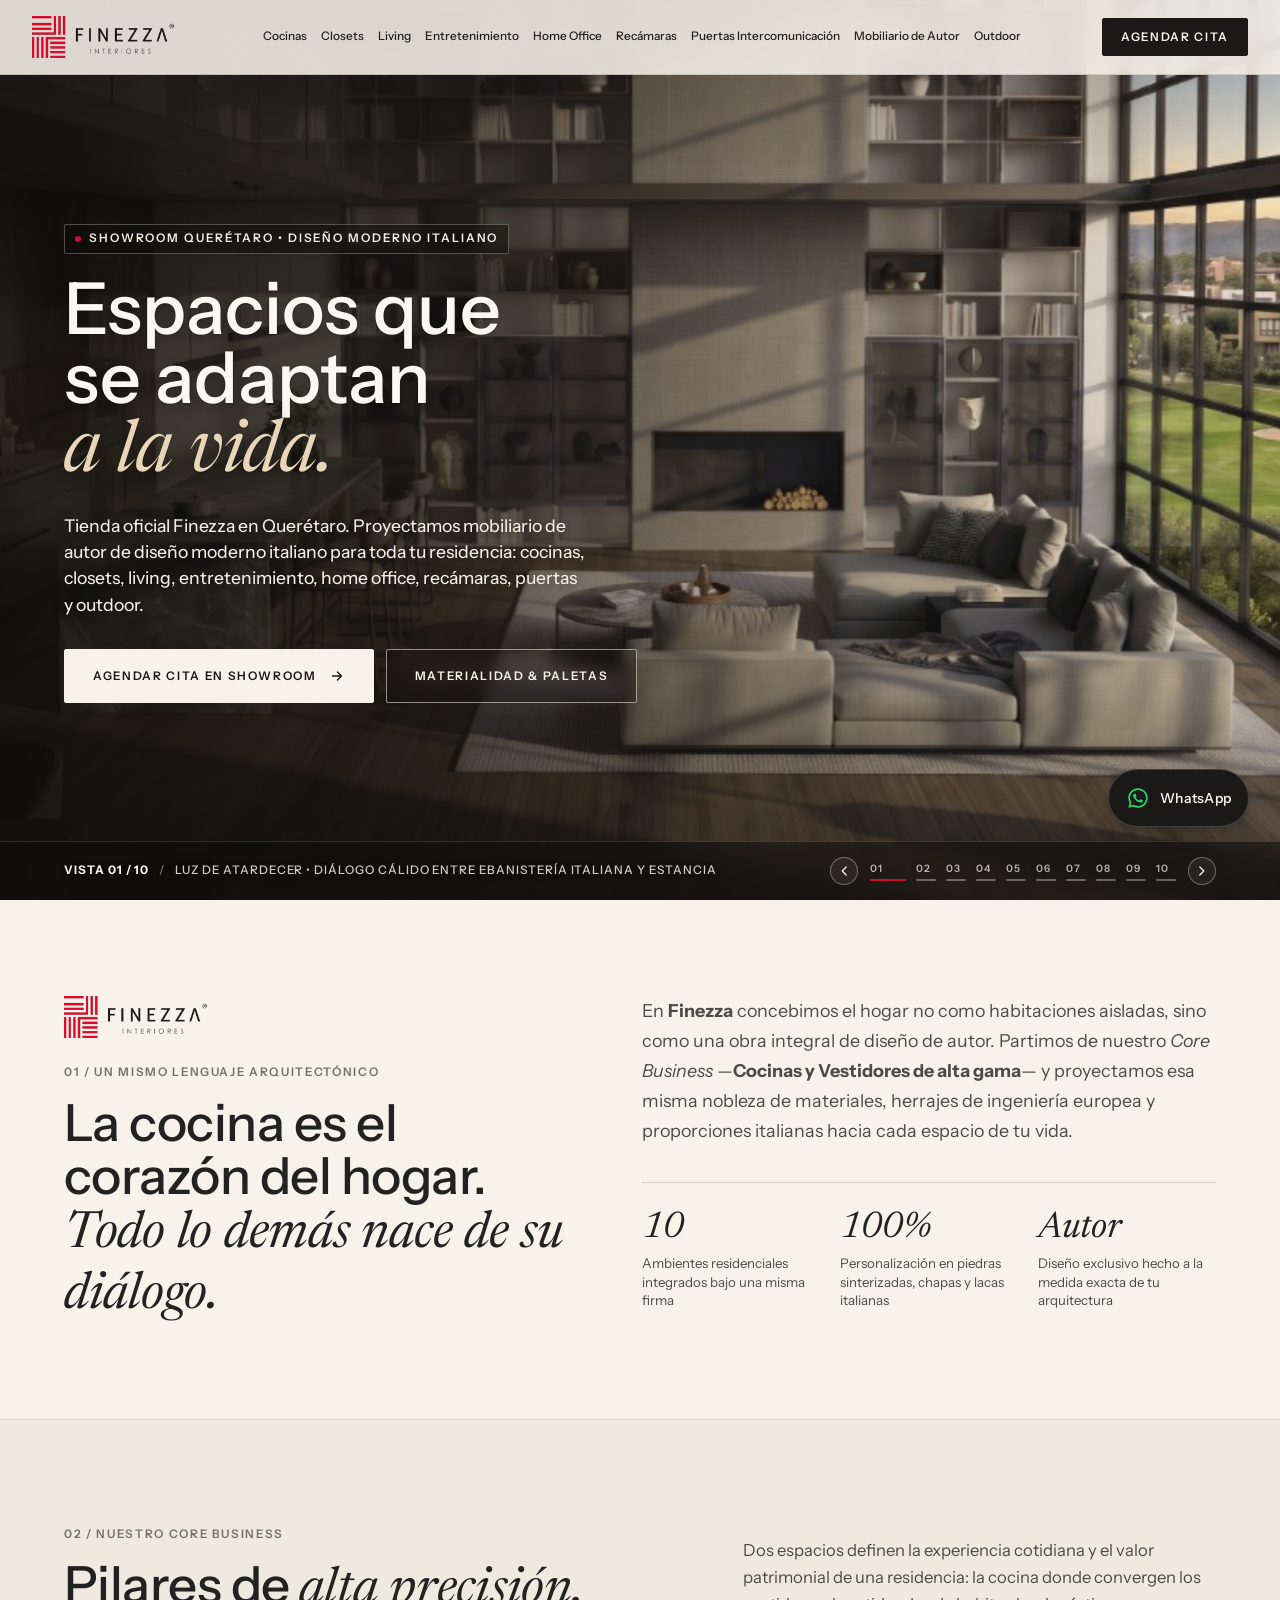
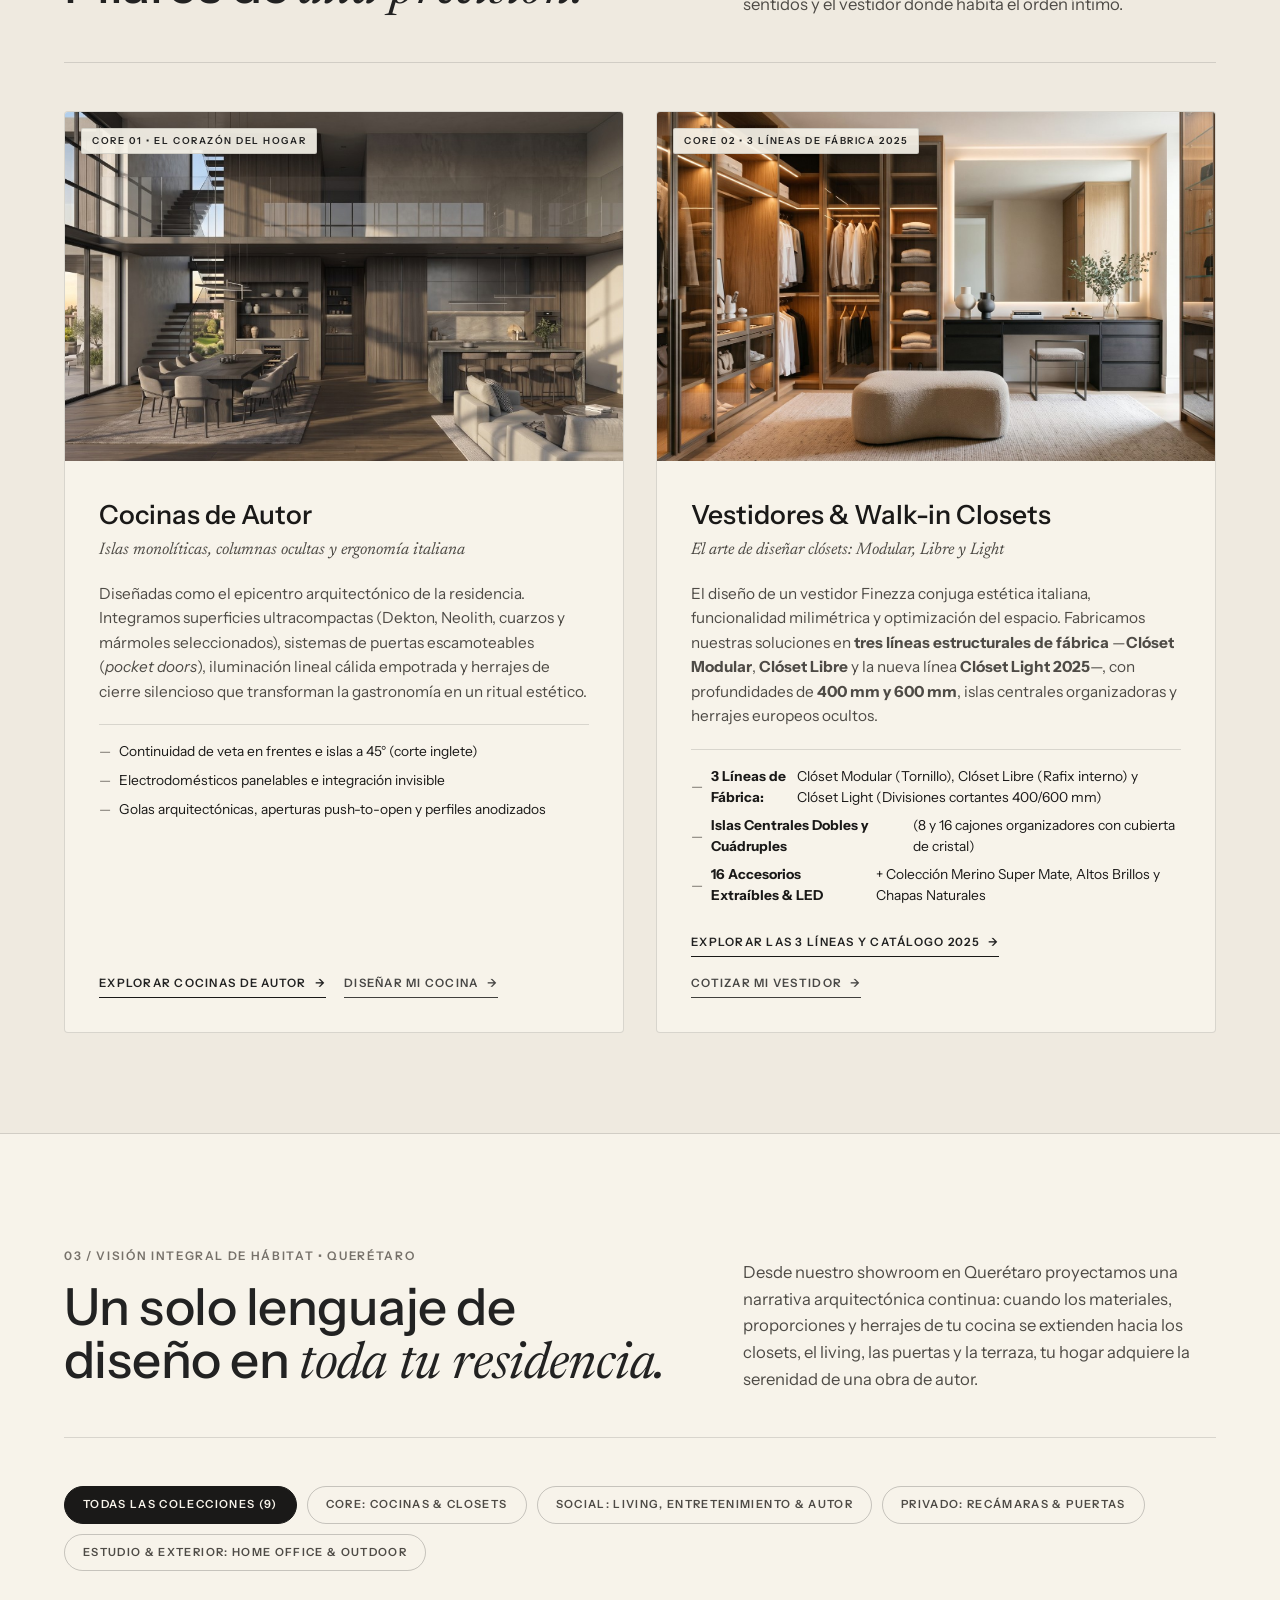
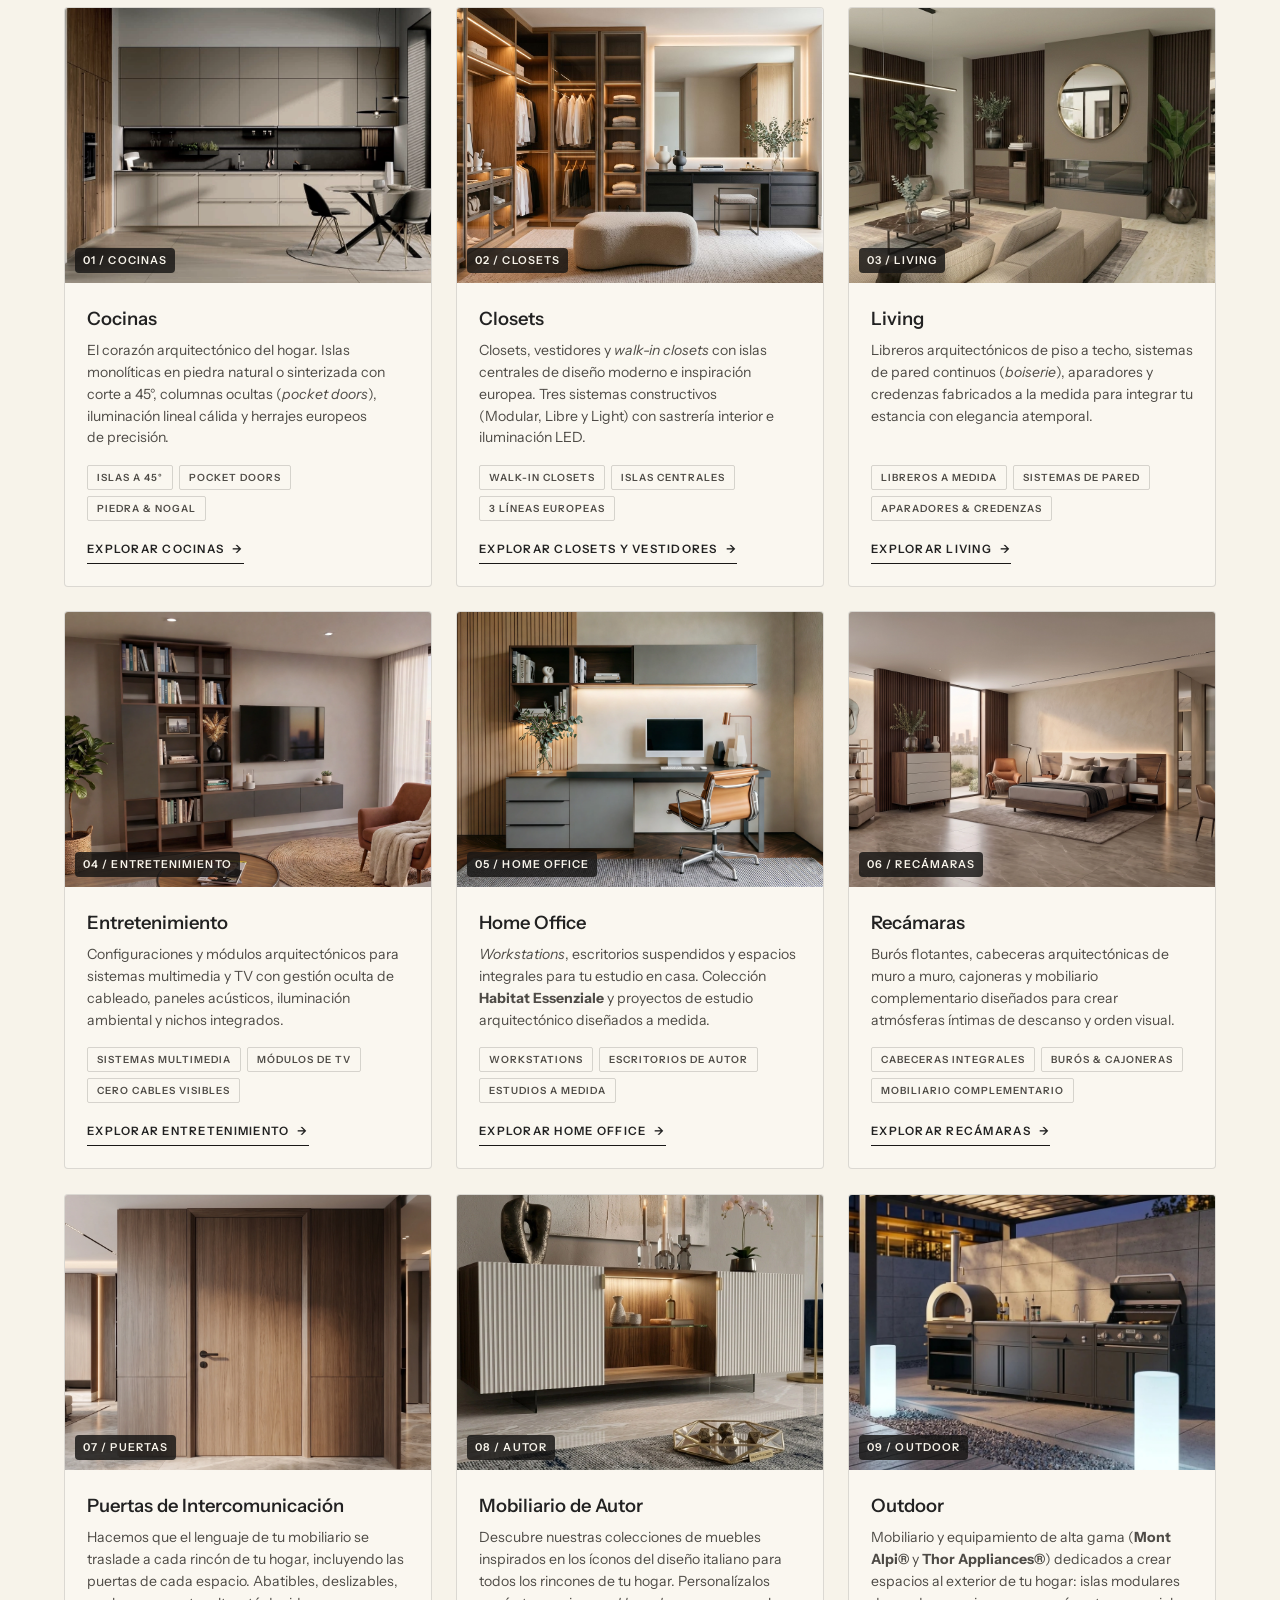
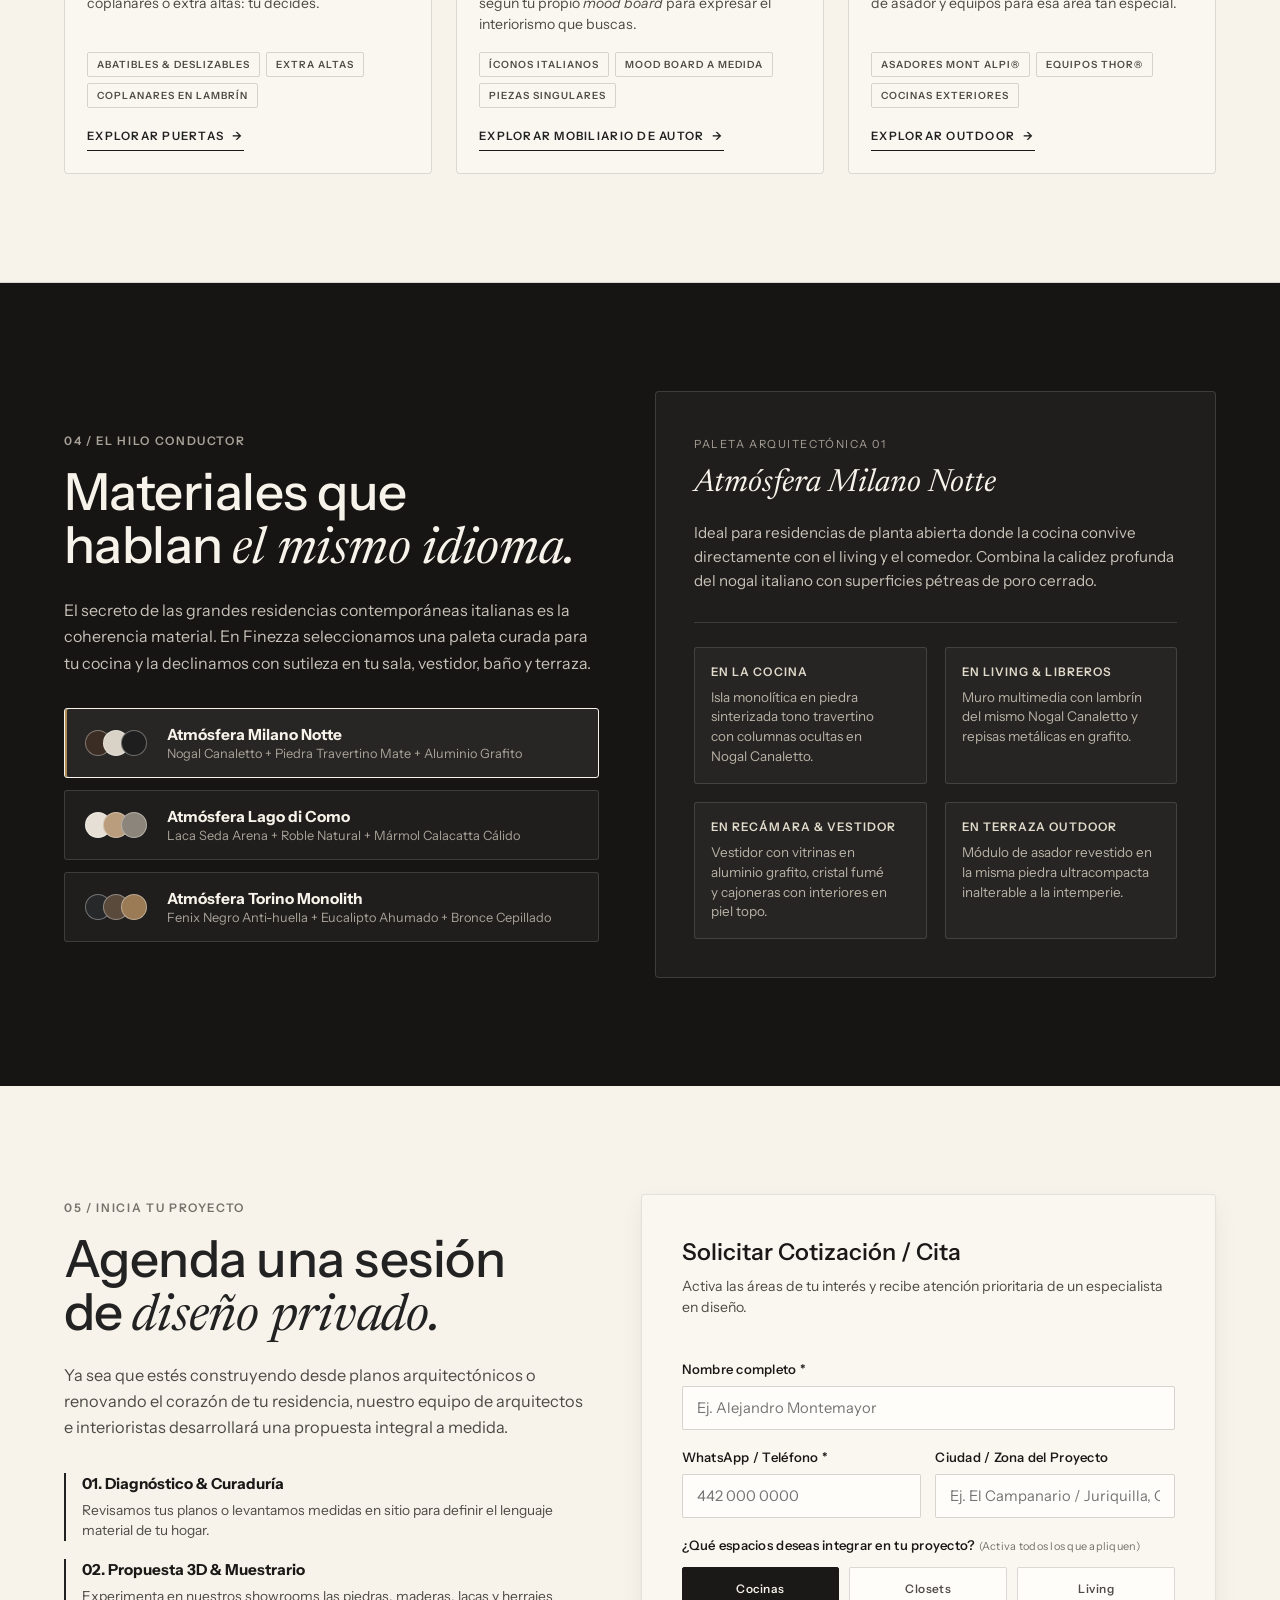
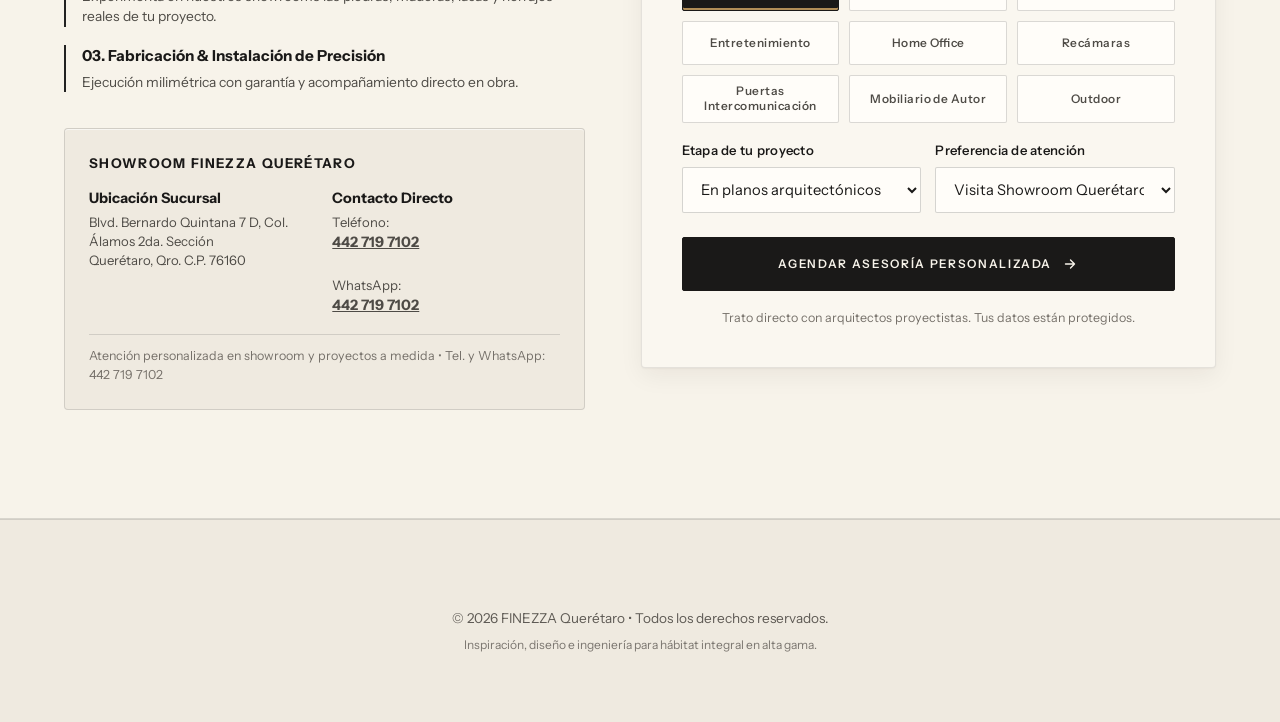
==== commit 734932e2: "Landing de vestidores (/landing-vestidores) y teléfono único 442 719 7102 en todas las páginas Co-Au" ====
--- a/index.html
+++ b/index.html
@@ -706,12 +706,12 @@
               <div class="showroom-item">
                 <strong>Contacto Directo</strong>
                 <p>
-                  Tel. Sucursal: <a href="tel:4422137342"><strong>442 213 73 42</strong></a><br>
+                  Tel&eacute;fono: <a href="tel:4427197102"><strong>442 719 7102</strong></a><br>
                   WhatsApp: <a href="https://wa.me/524427197102" target="_blank" rel="noopener"><strong>442 719 7102</strong></a>
                 </p>
               </div>
             </div>
-            <p class="showroom-hours">Atención personalizada en showroom y proyectos a medida &bull; Tel: 442 213 73 42 &bull; WhatsApp: 442 719 7102</p>
+            <p class="showroom-hours">Atención personalizada en showroom y proyectos a medida &bull; Tel. y WhatsApp: 442 719 7102</p>
           </div>
         </div>
 
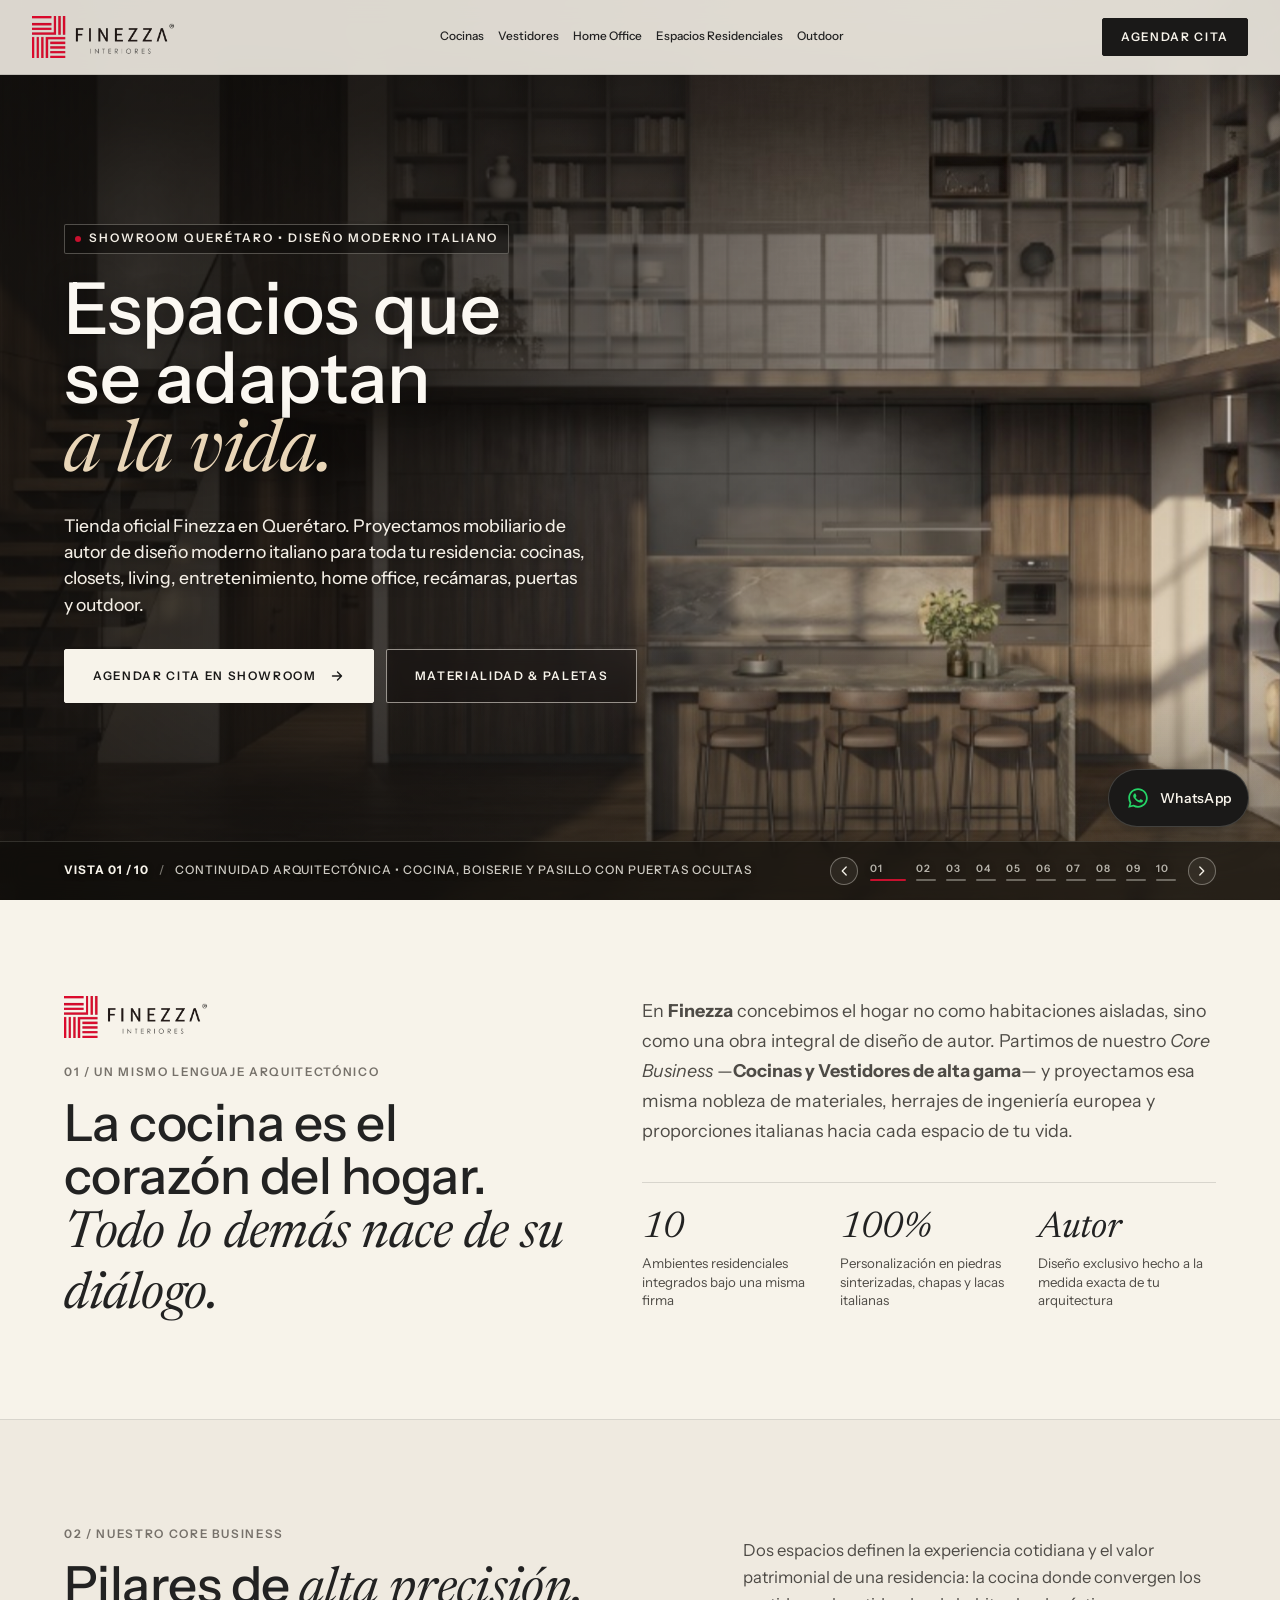
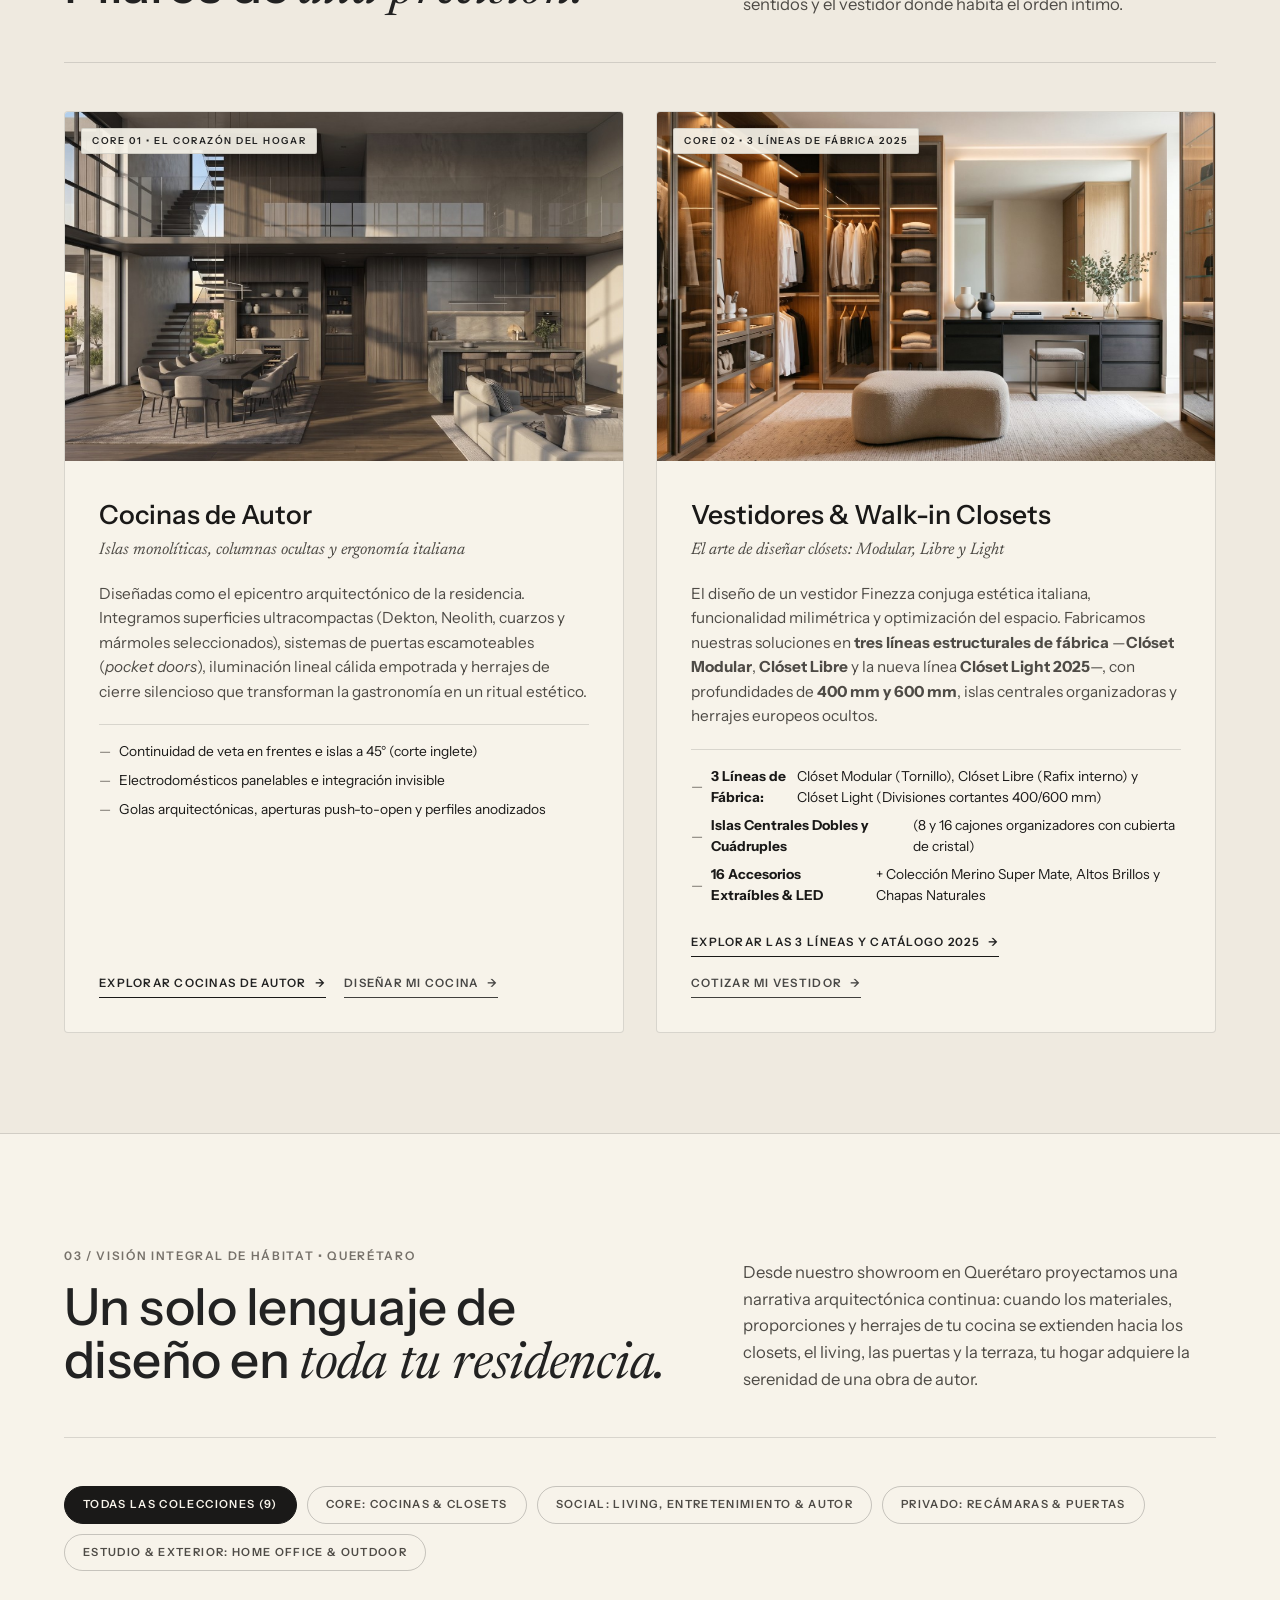
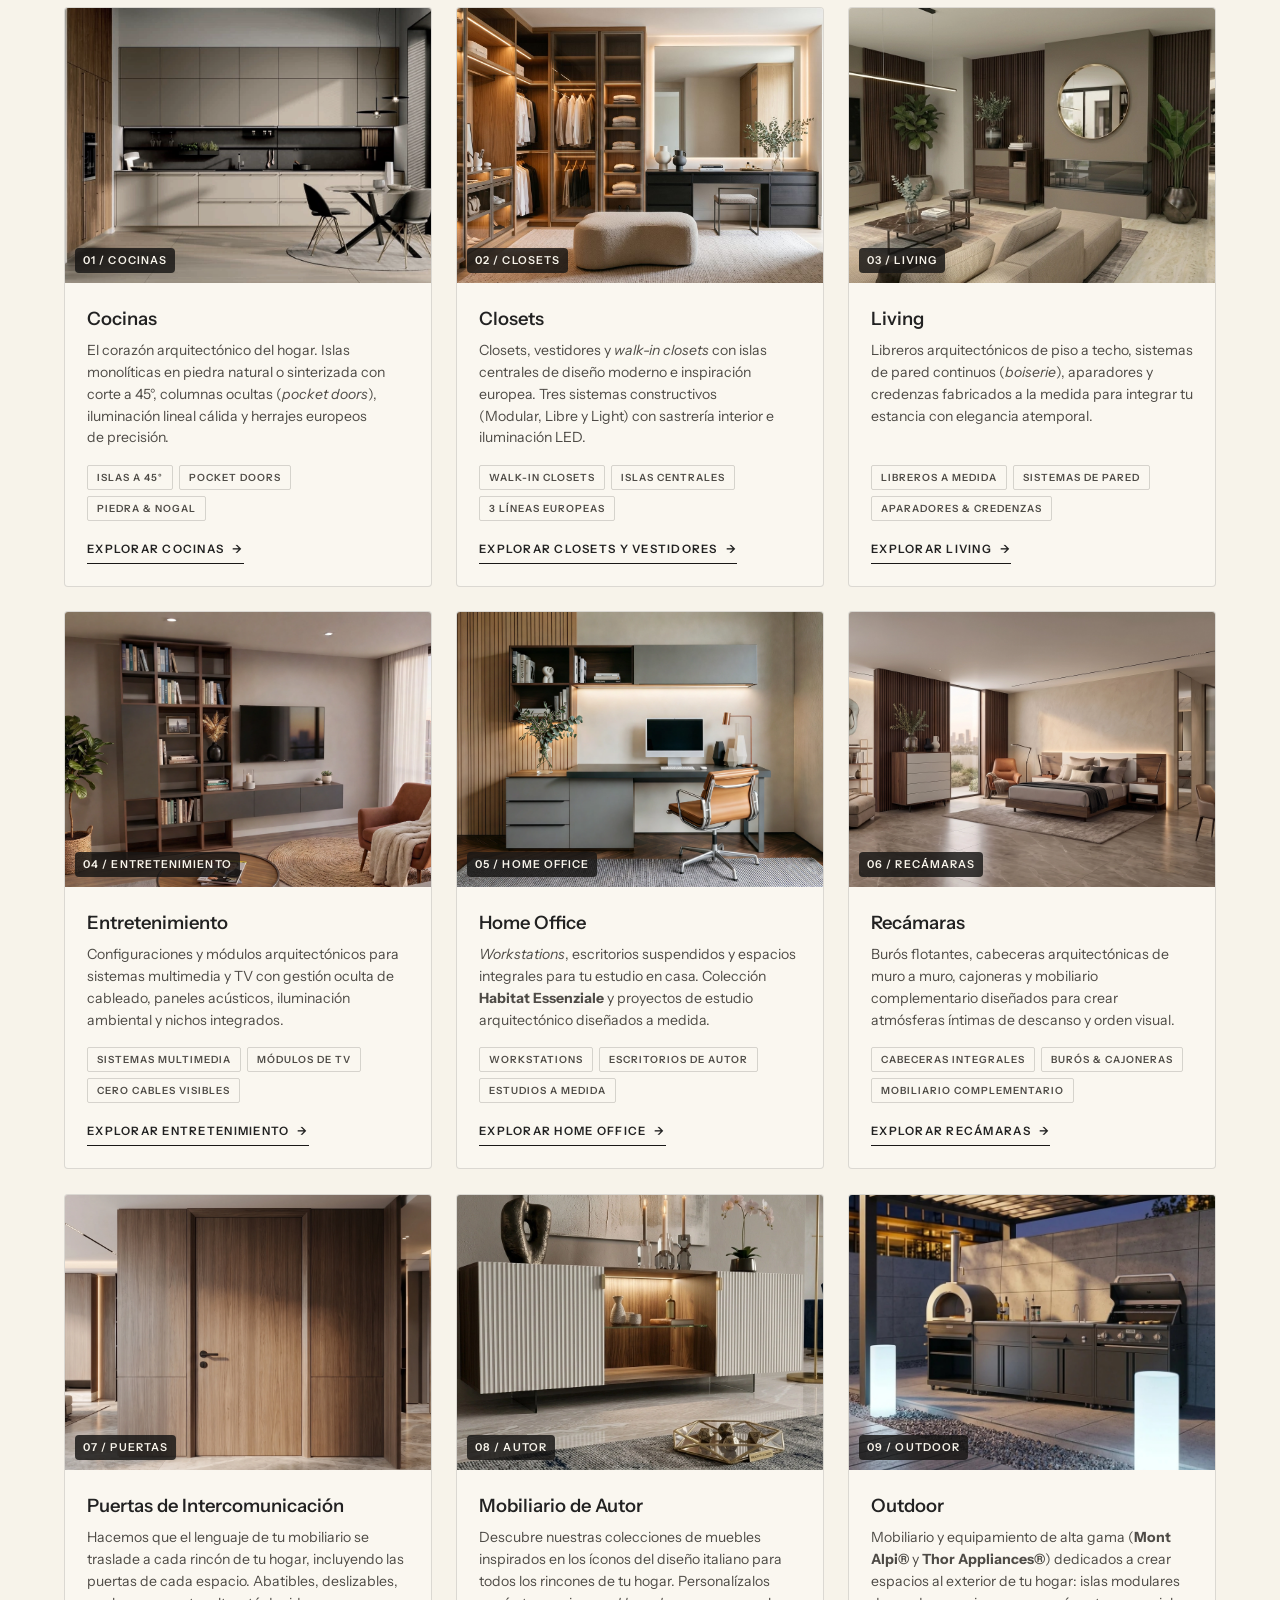
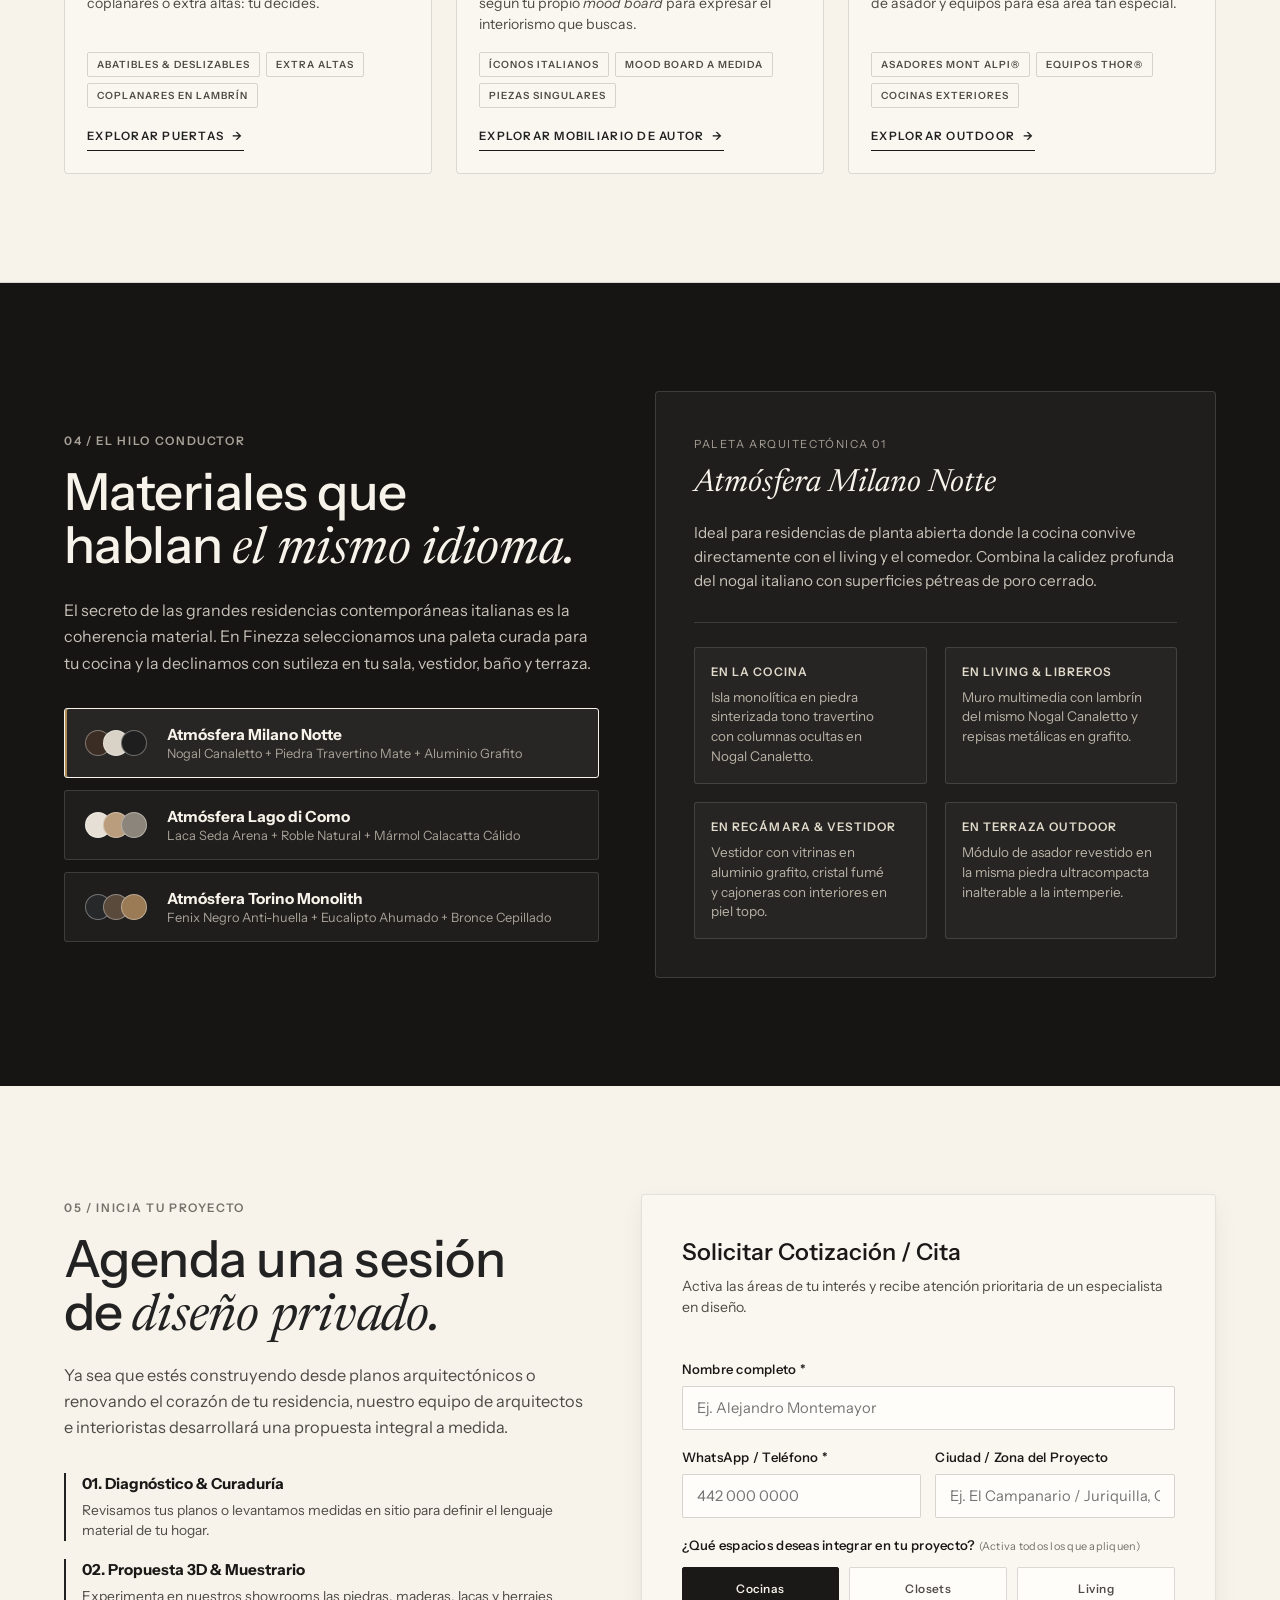
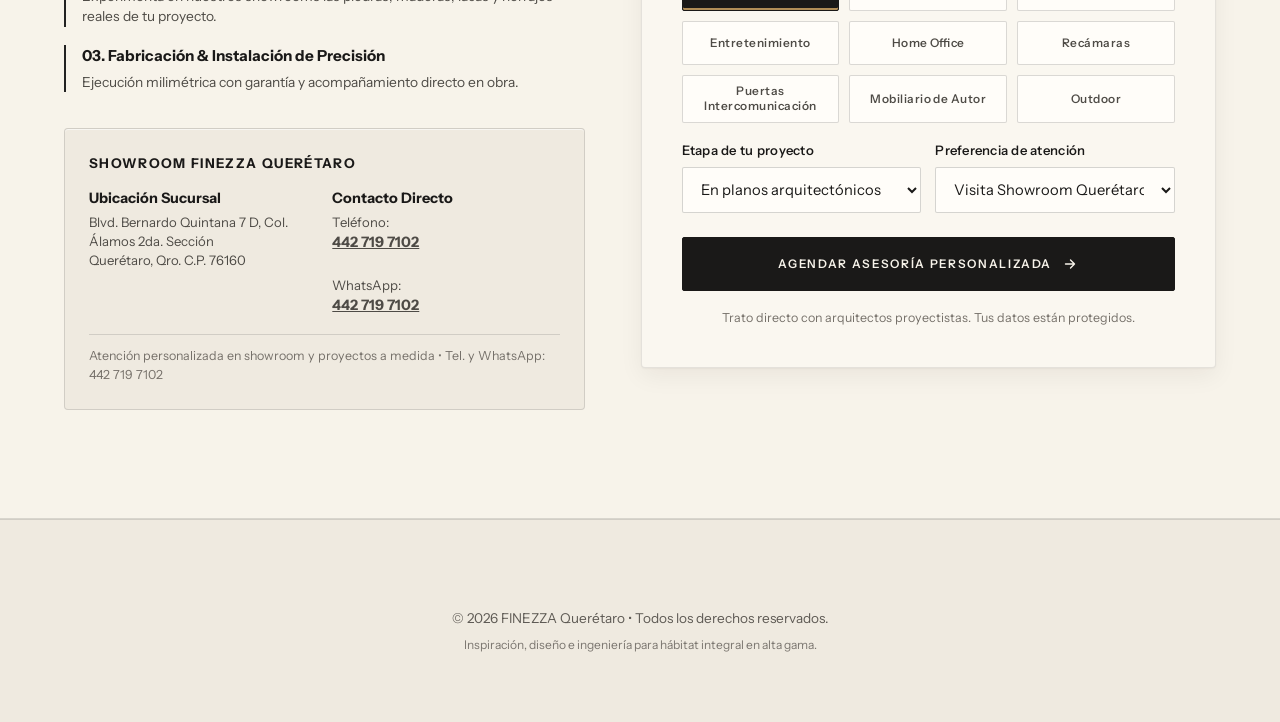
==== commit 5f11f8f5: "Navegación unificada, reparación de bugs y SEO en todo el sitio - Encabezado único: logo + 5 seccion" ====
--- a/index.html
+++ b/index.html
@@ -3,13 +3,67 @@
 <head>
   <meta charset="UTF-8">
   <meta name="viewport" content="width=device-width, initial-scale=1.0">
-  <title>FINEZZA — Diseño Moderno Italiano &amp; Mobiliario de Autor | Cocinas, Vestidores y Hábitat Integral</title>
-  <meta name="description" content="Finezza: Muebles de autor inspirados en el diseño moderno italiano. Cocinas integrales como el corazón del hogar, vestidores, living, entretenimiento, recámara, home office y outdoor.">
+  <title>Cocinas, Vestidores y Muebles a la Medida en Querétaro | FINEZZA</title>
+  <meta name="description" content="Cocinas integrales, vestidores y muebles a la medida en Querétaro, con diseño moderno italiano. Proyecto 3D, fabricación e instalación. Agenda tu cita en el showroom.">
+  <!-- SEO -->
+  <link rel="canonical" href="https://finezzainteriores.com/">
+  <meta name="robots" content="index, follow, max-image-preview:large">
+  <meta name="theme-color" content="#1A1918">
+  <meta property="og:type" content="website">
+  <meta property="og:locale" content="es_MX">
+  <meta property="og:site_name" content="FINEZZA Querétaro">
+  <meta property="og:title" content="Cocinas, Vestidores y Muebles a la Medida en Querétaro | FINEZZA">
+  <meta property="og:description" content="Cocinas integrales, vestidores y muebles a la medida en Querétaro, con diseño moderno italiano. Proyecto 3D, fabricación e instalación. Agenda tu cita en el showroom.">
+  <meta property="og:url" content="https://finezzainteriores.com/">
+  <meta property="og:image" content="https://finezzainteriores.com/assets/portada-finezza.jpg">
+  <meta name="twitter:card" content="summary_large_image">
+  <meta name="twitter:title" content="Cocinas, Vestidores y Muebles a la Medida en Querétaro | FINEZZA">
+  <meta name="twitter:description" content="Cocinas integrales, vestidores y muebles a la medida en Querétaro, con diseño moderno italiano. Proyecto 3D, fabricación e instalación. Agenda tu cita en el showroom.">
+  <meta name="twitter:image" content="https://finezzainteriores.com/assets/portada-finezza.jpg">
+  <script type="application/ld+json" data-seo="finezza">
+{
+    "@context": "https://schema.org",
+    "@graph": [
+      {
+        "@type": "HomeAndConstructionBusiness",
+        "@id": "https://finezzainteriores.com/#negocio",
+        "name": "FINEZZA Querétaro",
+        "description": "Cocinas integrales, vestidores, home office y mobiliario a la medida con diseño moderno italiano en Querétaro.",
+        "url": "https://finezzainteriores.com/",
+        "logo": "https://finezzainteriores.com/assets/logo-finezza-interiores.png",
+        "image": "https://finezzainteriores.com/assets/portada-finezza.jpg",
+        "telephone": "+52 442 719 7102",
+        "address": {
+          "@type": "PostalAddress",
+          "streetAddress": "Blvd. Bernardo Quintana 7 D, Col. Álamos 2da. Sección",
+          "addressLocality": "Querétaro",
+          "addressRegion": "Qro.",
+          "postalCode": "76160",
+          "addressCountry": "MX"
+        },
+        "areaServed": {
+          "@type": "City",
+          "name": "Querétaro"
+        }
+      },
+      {
+        "@type": "WebSite",
+        "@id": "https://finezzainteriores.com/#sitio",
+        "url": "https://finezzainteriores.com/",
+        "name": "FINEZZA Querétaro",
+        "inLanguage": "es-MX",
+        "publisher": {
+          "@id": "https://finezzainteriores.com/#negocio"
+        }
+      }
+    ]
+  }
+  </script>
   
   <!-- Favicon e Imágenes Principales Pre-cargadas -->
   <link rel="icon" type="image/png" href="assets/favicon-finezza.png">
   <link rel="preload" as="image" href="assets/portada-finezza.jpg" fetchpriority="high">
-  <link rel="preload" as="image" href="assets/logo-finezza.png" fetchpriority="high">
+  <link rel="preload" as="image" href="assets/logo-finezza-interiores.png" fetchpriority="high">
 
   <!-- Fuentes especificadas en el Hero y Editorial -->
   <link rel="preconnect" href="https://fonts.googleapis.com">
@@ -17,7 +71,7 @@
   <link rel="stylesheet" href="https://fonts.googleapis.com/css2?family=Instrument+Sans:ital,wdth,wght@0,75..100,400..700&display=swap">
   <link rel="stylesheet" href="https://fonts.googleapis.com/css2?family=Newsreader:ital,opsz,wght@0,6..72,300..500;1,6..72,300..400&display=swap">
   
-  <link rel="stylesheet" href="styles.css?v=20261120">
+  <link rel="stylesheet" href="styles.css?v=20261120b">
 </head>
 <body>
 
@@ -129,26 +183,22 @@
       </div>
     </div>
 
-   <!-- Header superior dentro del Hero (Logotipo Oficial Finezza y las 9 Categorías) -->
+   <!-- Header superior dentro del Hero: logotipo + 5 secciones + cita -->
     <header class="hero-header">
       <a href="#inicio" class="section-brand" aria-label="FINEZZA Quer&eacute;taro &mdash; Dise&ntilde;o Moderno Italiano &amp; Mobiliario Integral">
         <img 
-          src="assets/logo-finezza.png" 
+          src="assets/logo-finezza-interiores.png" 
           alt="FINEZZA Quer&eacute;taro &mdash; Dise&ntilde;o Moderno Italiano" 
           class="brand-logo"
           width="240"
           height="67">
       </a>
 
-      <nav class="section-nav" aria-label="Categor&iacute;as principales Finezza">
+      <nav class="section-nav" aria-label="Secciones de Finezza">
         <a href="cocinas.html">Cocinas</a>
-        <a href="vestidores.html">Closets</a>
-        <a href="living.html">Living</a>
-        <a href="entretenimiento.html">Entretenimiento</a>
+        <a href="vestidores.html">Vestidores</a>
         <a href="home-office.html">Home Office</a>
-        <a href="recamaras.html">Rec&aacute;maras</a>
-        <a href="puertas.html">Puertas Intercomunicaci&oacute;n</a>
-        <a href="mobiliario-autor.html">Mobiliario de Autor</a>
+        <a href="espacios-residenciales.html">Espacios Residenciales</a>
         <a href="outdoor.html">Outdoor</a>
       </nav>
 
@@ -259,7 +309,7 @@
       <div class="manifesto-grid">
         <div class="manifesto-lead">
           <img 
-            src="assets/logo-finezza.png" 
+            src="assets/logo-finezza-interiores.png" 
             alt="FINEZZA Querétaro — Diseño Moderno Italiano &amp; Mobiliario Integral" 
             class="manifesto-brand-logo"
             width="180"
@@ -439,7 +489,7 @@
 
         <!-- 03. Living -->
         <article class="eco-card" data-category="social">
-          <a href="living.html" class="eco-img-wrap" style="display:block;">
+          <a href="espacios-residenciales.html#living" class="eco-img-wrap" style="display:block;">
             <img src="assets/portada-living.webp" alt="Libreros, Sistemas de Pared, Aparadores y Credenzas para Living Finezza" loading="lazy">
             <span class="eco-num">03 / LIVING</span>
           </a>
@@ -452,14 +502,14 @@
               <span>Aparadores &amp; Credenzas</span>
             </div>
             <div style="margin-top: 14px;">
-              <a href="living.html" class="link-arrow">Explorar Living <span>&rarr;</span></a>
+              <a href="espacios-residenciales.html#living" class="link-arrow">Explorar Living <span>&rarr;</span></a>
             </div>
           </div>
         </article>
 
         <!-- 04. Entretenimiento -->
         <article class="eco-card" data-category="social">
-          <a href="entretenimiento.html" class="eco-img-wrap" style="display:block;">
+          <a href="espacios-residenciales.html#entretenimiento" class="eco-img-wrap" style="display:block;">
             <img src="assets/portada-entretenimiento.webp" alt="Configuraciones y M&oacute;dulos para Sistemas Multimedia y TV" loading="lazy">
             <span class="eco-num">04 / ENTRETENIMIENTO</span>
           </a>
@@ -472,7 +522,7 @@
               <span>Cero Cables Visibles</span>
             </div>
             <div style="margin-top: 14px;">
-              <a href="entretenimiento.html" class="link-arrow">Explorar Entretenimiento <span>&rarr;</span></a>
+              <a href="espacios-residenciales.html#entretenimiento" class="link-arrow">Explorar Entretenimiento <span>&rarr;</span></a>
             </div>
           </div>
         </article>
@@ -499,7 +549,7 @@
 
         <!-- 06. Recámaras -->
         <article class="eco-card" data-category="privado">
-          <a href="recamaras.html" class="eco-img-wrap" style="display:block;">
+          <a href="espacios-residenciales.html#recamara" class="eco-img-wrap" style="display:block;">
             <img src="assets/portada-recamara.webp" alt="Bur&oacute;s, Cabeceras, Cajoneras y Mobiliario para Rec&aacute;maras" loading="lazy" style="object-position: center 45%;">
             <span class="eco-num">06 / REC&Aacute;MARAS</span>
           </a>
@@ -512,14 +562,14 @@
               <span>Mobiliario Complementario</span>
             </div>
             <div style="margin-top: 14px;">
-              <a href="recamaras.html" class="link-arrow">Explorar Rec&aacute;maras <span>&rarr;</span></a>
+              <a href="espacios-residenciales.html#recamara" class="link-arrow">Explorar Rec&aacute;maras <span>&rarr;</span></a>
             </div>
           </div>
         </article>
 
         <!-- 07. Puertas Intercomunicación -->
         <article class="eco-card" data-category="privado">
-          <a href="puertas.html" class="eco-img-wrap" style="display:block;">
+          <a href="espacios-residenciales.html#pasillos" class="eco-img-wrap" style="display:block;">
             <img src="assets/portada-puertas.webp" alt="Puertas de Intercomunicaci&oacute;n Abatibles, Deslizables y Extra Altas" loading="lazy" style="object-position: center 35%;">
             <span class="eco-num">07 / PUERTAS</span>
           </a>
@@ -532,14 +582,14 @@
               <span>Coplanares en Lambr&iacute;n</span>
             </div>
             <div style="margin-top: 14px;">
-              <a href="puertas.html" class="link-arrow">Explorar Puertas <span>&rarr;</span></a>
+              <a href="espacios-residenciales.html#pasillos" class="link-arrow">Explorar Puertas <span>&rarr;</span></a>
             </div>
           </div>
         </article>
 
         <!-- 08. Mobiliario de Autor -->
         <article class="eco-card" data-category="social">
-          <a href="mobiliario-autor.html" class="eco-img-wrap" style="display:block;">
+          <a href="espacios-residenciales.html#habitat-integral" class="eco-img-wrap" style="display:block;">
             <img src="assets/portada-mobiliario-autor.webp" alt="Colecciones de Mobiliario de Autor Inspiradas en el Dise&ntilde;o Italiano" loading="lazy">
             <span class="eco-num">08 / AUTOR</span>
           </a>
@@ -552,7 +602,7 @@
               <span>Piezas Singulares</span>
             </div>
             <div style="margin-top: 14px;">
-              <a href="mobiliario-autor.html" class="link-arrow">Explorar Mobiliario de Autor <span>&rarr;</span></a>
+              <a href="espacios-residenciales.html#habitat-integral" class="link-arrow">Explorar Mobiliario de Autor <span>&rarr;</span></a>
             </div>
           </div>
         </article>
@@ -828,7 +878,7 @@
     </div>
   </footer>
 
-  <script src="script.js?v=20261120"></script>
+  <script src="script.js?v=20261120b"></script>
   <script>
     (function () {
       const heroSection = document.getElementById('inicio');
--- a/styles.css
+++ b/styles.css
@@ -6301,3 +6301,44 @@
    ========================================================================== */
 .wa-float { transition: transform 0.4s var(--ease-premium), box-shadow 0.4s var(--ease-premium), background-color 0.4s ease, bottom 0.35s var(--ease-premium); }
 .wa-float.is-lifted { bottom: calc(var(--wa-lift, 72px) + env(safe-area-inset-bottom, 0px)); }
+
+/* ==========================================================================
+   NAVEGACIÓN UNIFICADA (logo + 5 secciones + cita)
+   ========================================================================== */
+html body .subpage-nav a[aria-current="page"] { color: var(--ink, #1A1918); }
+@media (max-width: 760px) {
+  html body .subpage-header-inner { row-gap: 10px; }
+  html body .subpage-nav {
+    flex-wrap: nowrap !important;
+    overflow-x: auto;
+    scrollbar-width: none;
+    -webkit-overflow-scrolling: touch;
+    justify-content: flex-start !important;
+    width: 100%;
+    mask-image: linear-gradient(90deg, #000 88%, transparent);
+    -webkit-mask-image: linear-gradient(90deg, #000 88%, transparent);
+  }
+  html body .subpage-nav::-webkit-scrollbar { display: none; }
+  html body .subpage-nav a { white-space: nowrap; flex-shrink: 0; }
+}
+
+/* Filtros THOR: mismo estilo que los de Mont Alpi (antes salían como botón del navegador) */
+html body .thor-cat-link {
+  background: transparent;
+  border: none;
+  padding: 6px 10px;
+  font-family: var(--font-sans);
+  font-size: 0.92rem;
+  font-weight: 500;
+  color: #555555;
+  cursor: pointer;
+  transition: color 0.18s ease;
+}
+html body .thor-cat-link:hover { color: #000000; }
+html body .thor-cat-link.active {
+  font-weight: 700;
+  color: #000000;
+  text-decoration: underline;
+  text-underline-offset: 6px;
+  text-decoration-thickness: 2px;
+}
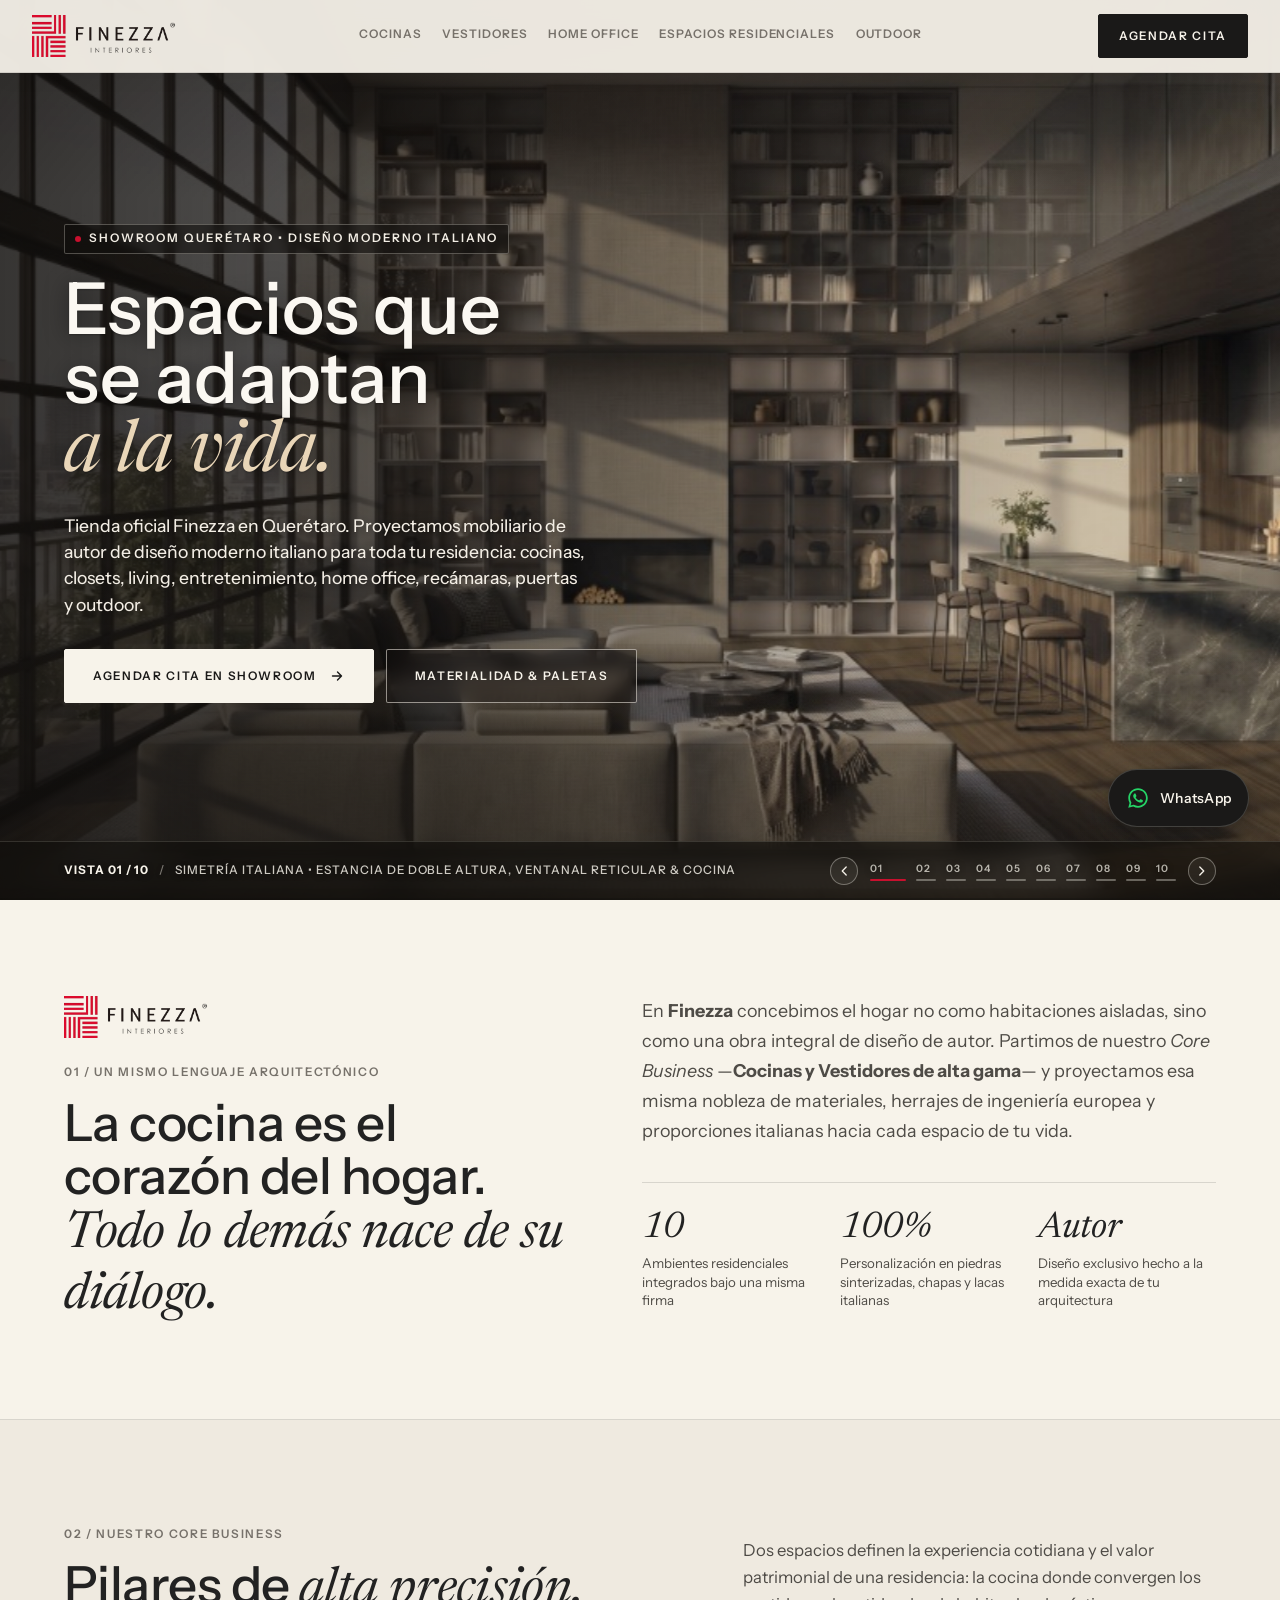
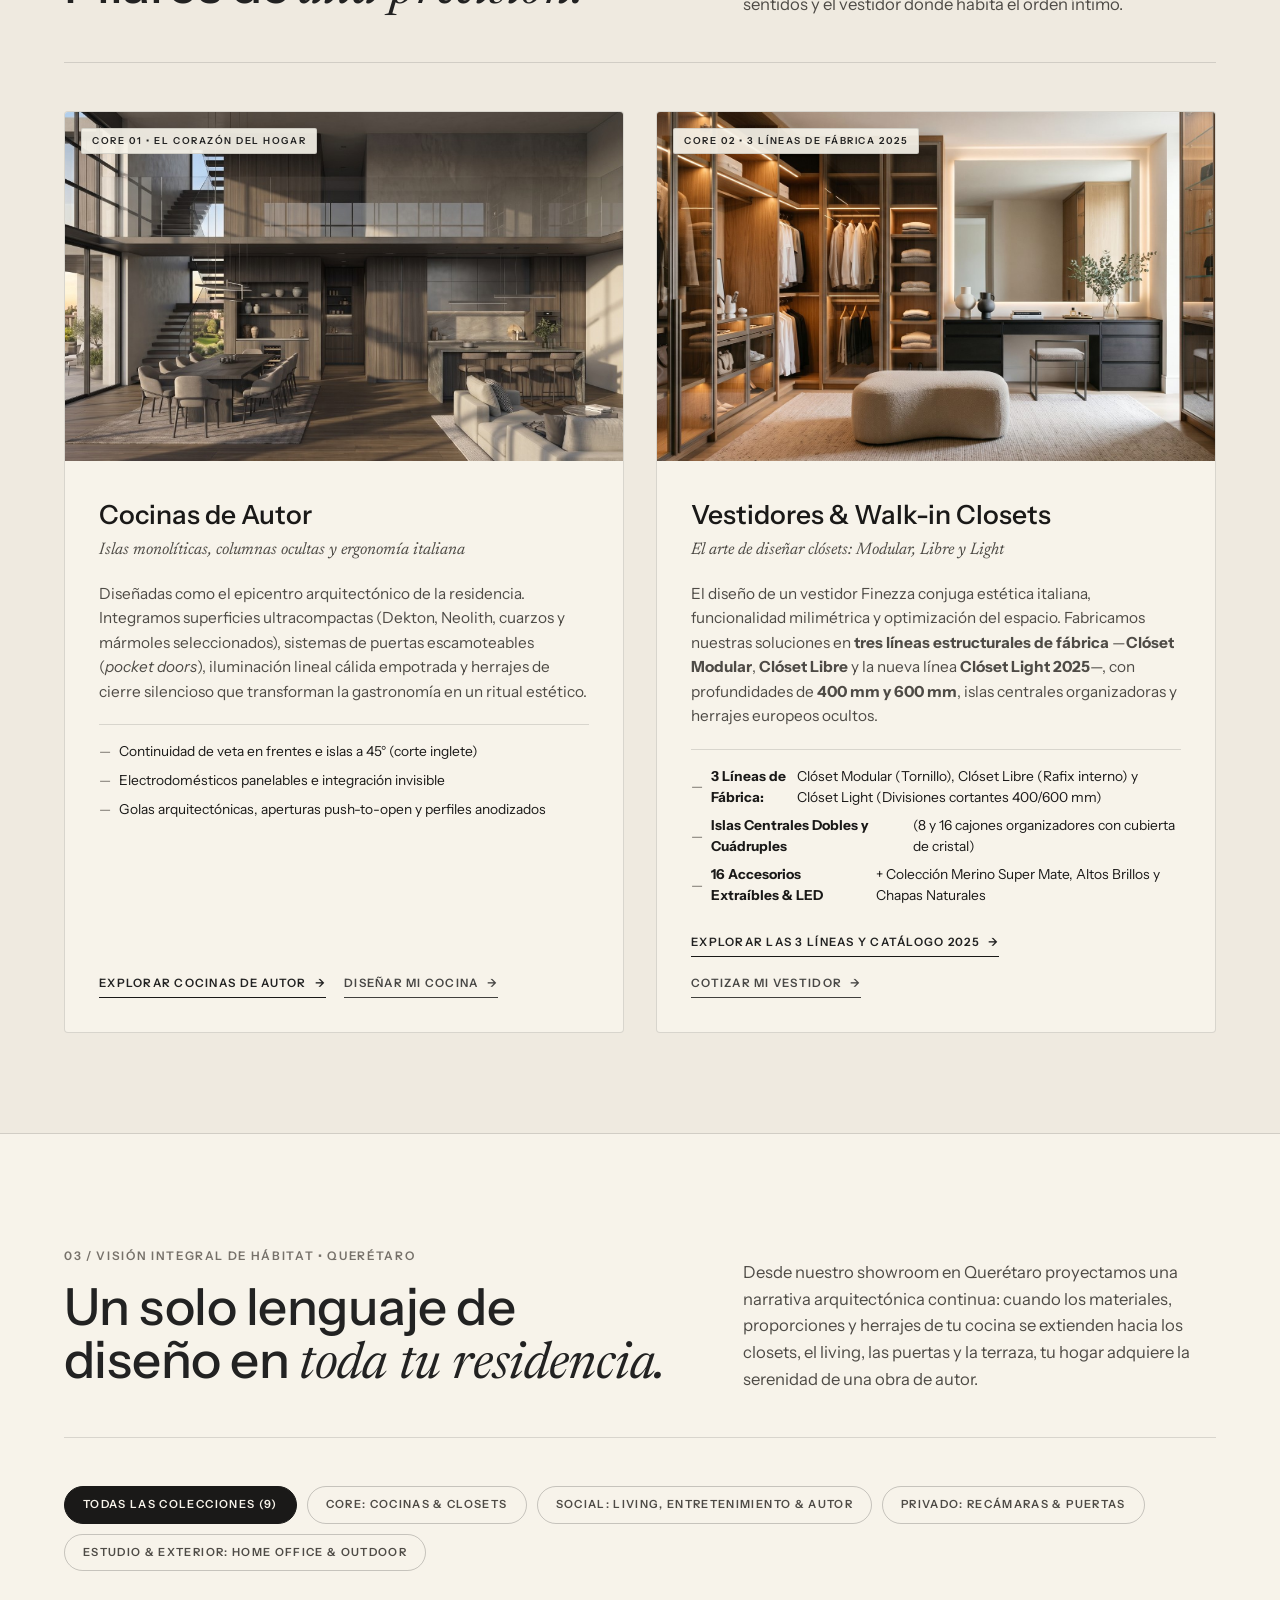
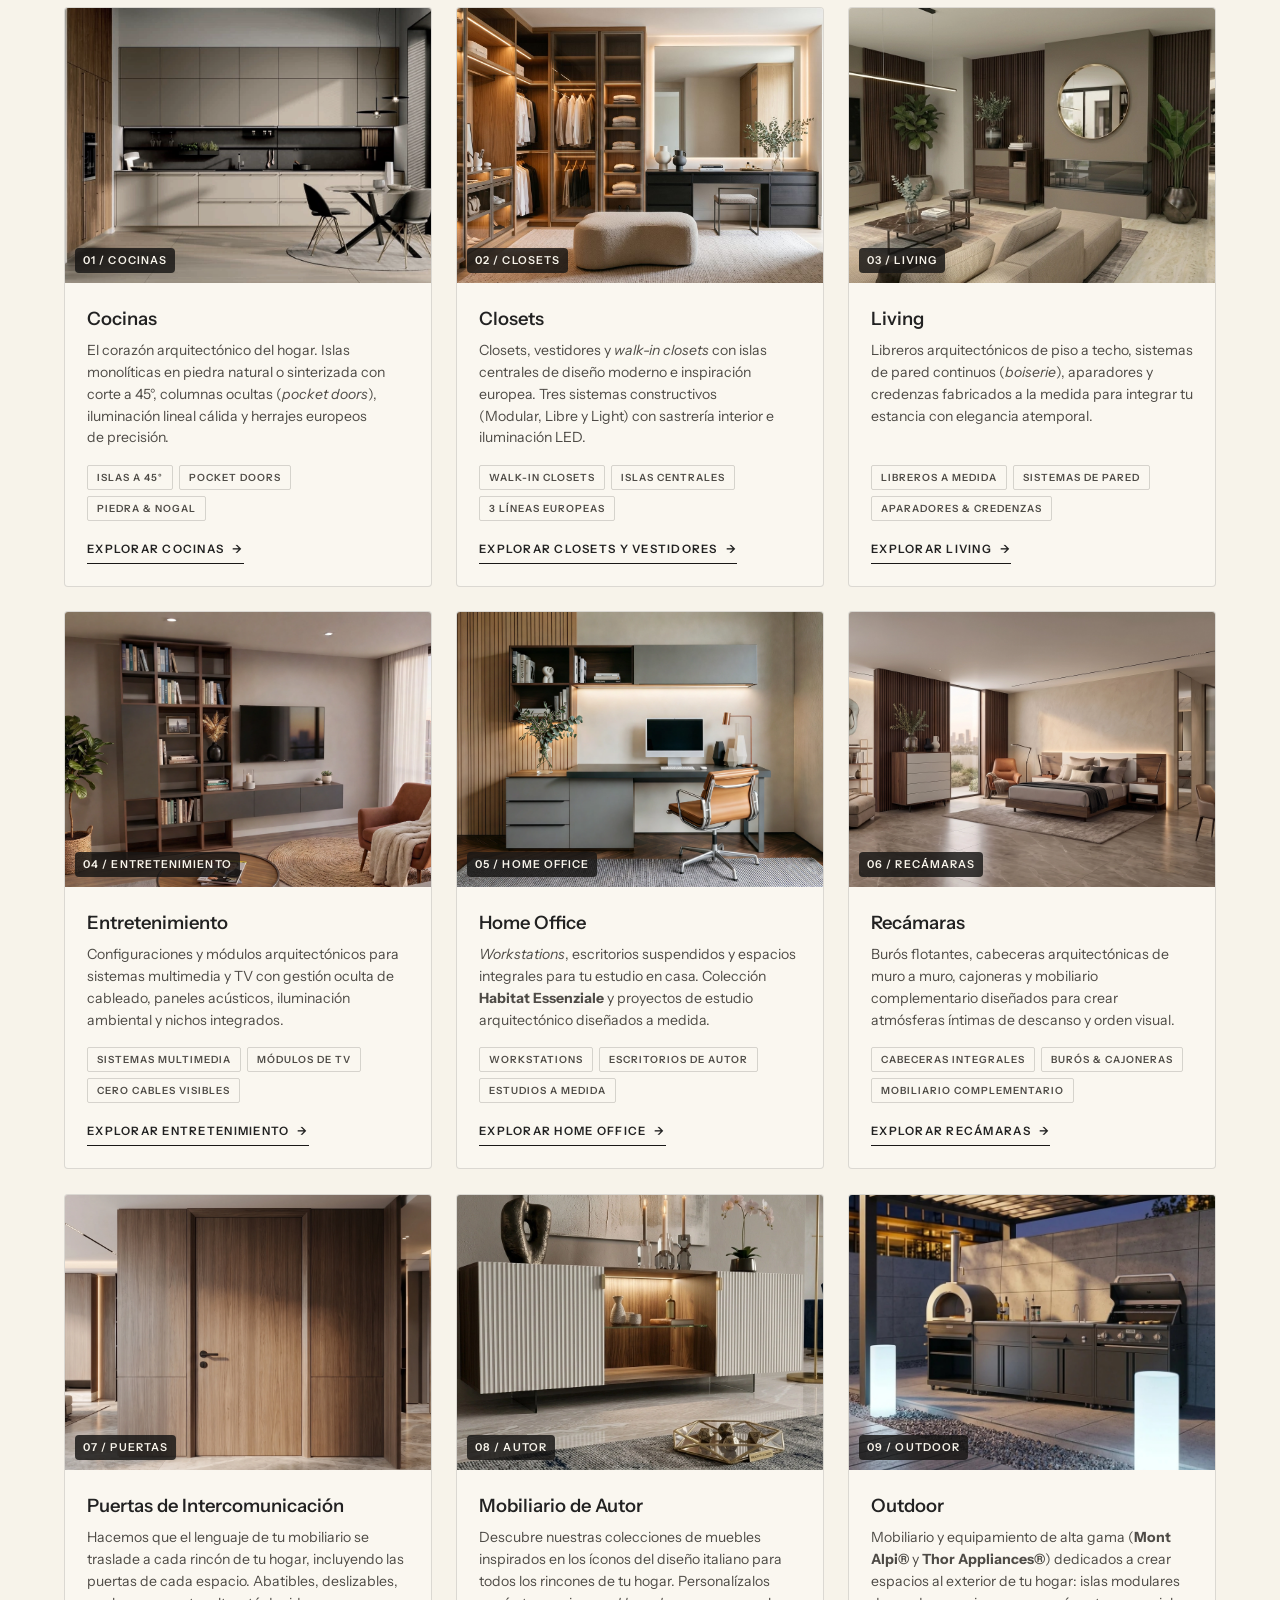
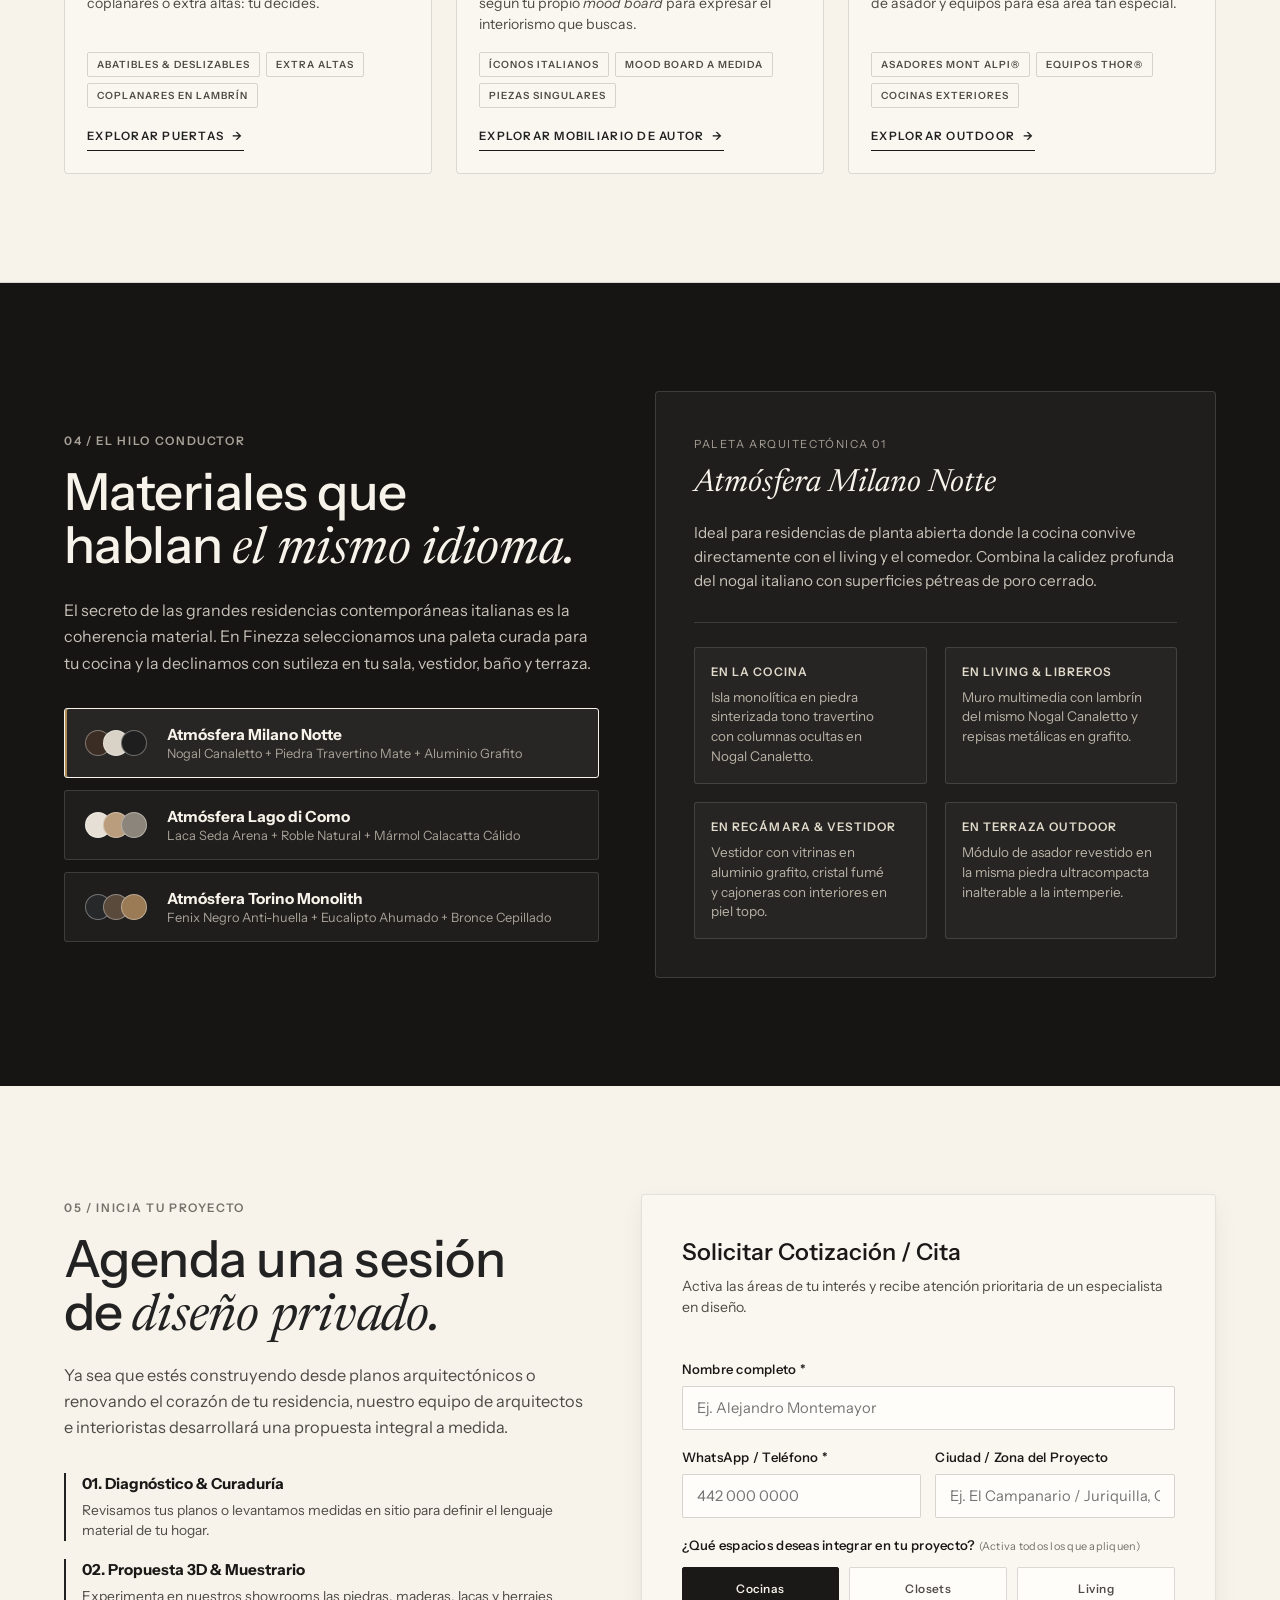
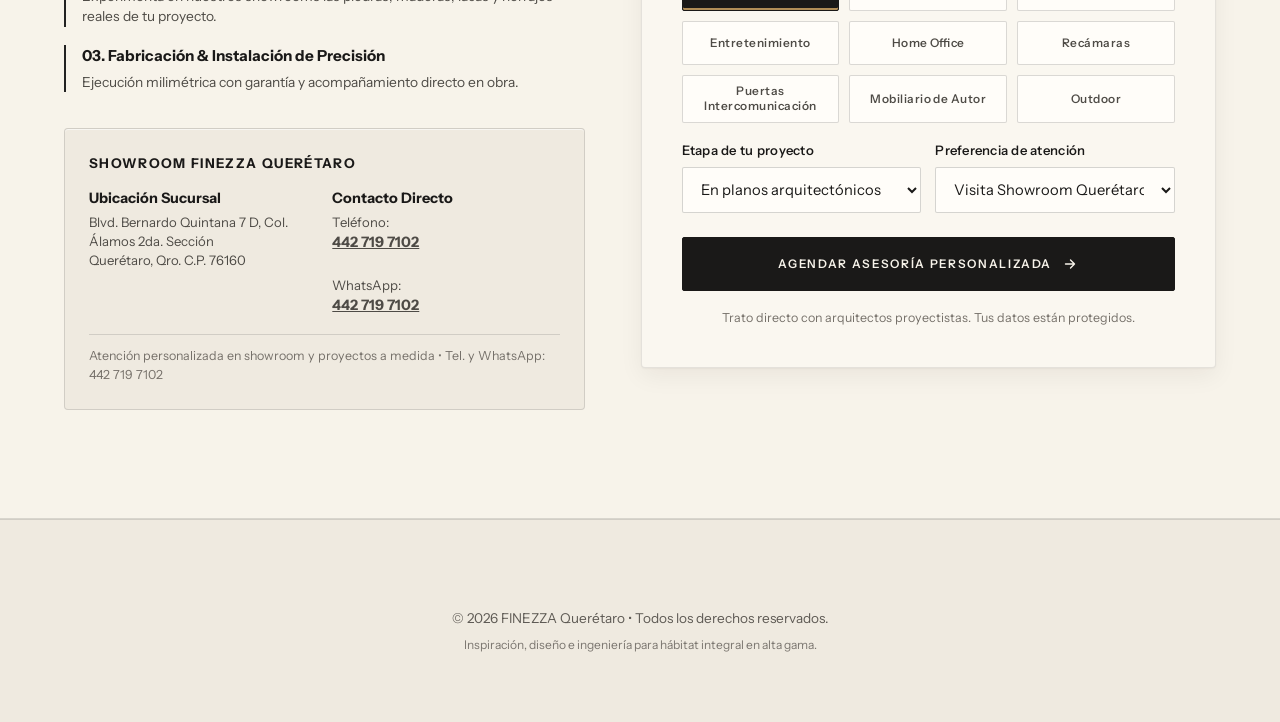
==== commit b4af5cb5: "Encabezado homologado en portada, subpáginas y landings (mismo alto, logo, menú y botón de cita) Co-" ====
--- a/index.html
+++ b/index.html
@@ -71,7 +71,7 @@
   <link rel="stylesheet" href="https://fonts.googleapis.com/css2?family=Instrument+Sans:ital,wdth,wght@0,75..100,400..700&display=swap">
   <link rel="stylesheet" href="https://fonts.googleapis.com/css2?family=Newsreader:ital,opsz,wght@0,6..72,300..500;1,6..72,300..400&display=swap">
   
-  <link rel="stylesheet" href="styles.css?v=20261120b">
+  <link rel="stylesheet" href="styles.css?v=20261120d">
 </head>
 <body>
 
@@ -878,7 +878,7 @@
     </div>
   </footer>
 
-  <script src="script.js?v=20261120b"></script>
+  <script src="script.js?v=20261120d"></script>
   <script>
     (function () {
       const heroSection = document.getElementById('inicio');
--- a/styles.css
+++ b/styles.css
@@ -6342,3 +6342,127 @@
   text-underline-offset: 6px;
   text-decoration-thickness: 2px;
 }
+
+/* ==========================================================================
+   ENCABEZADO HOMOLOGADO: portada, subpáginas y landings se ven igual
+   ========================================================================== */
+html body .hero-header,
+html body .subpage-header {
+  background: rgba(247, 243, 234, 0.94) !important;
+  backdrop-filter: blur(14px) !important;
+  -webkit-backdrop-filter: blur(14px) !important;
+  border-bottom: 1px solid rgba(26, 25, 24, 0.12) !important;
+  box-shadow: 0 6px 20px rgba(26, 25, 24, 0.04) !important;
+}
+html body .hero-header {
+  padding: 14px clamp(20px, 2.5vw, 40px) !important;
+  gap: 24px !important;
+}
+html body .subpage-header { padding: 14px 0 !important; }
+html body .subpage-header .subpage-header-inner {
+  max-width: none !important;
+  width: 100% !important;
+  padding-inline: clamp(20px, 2.5vw, 40px) !important;
+  gap: 24px !important;
+  flex-wrap: nowrap;
+}
+
+/* Logo: mismo tamaño y proporción en todas las páginas */
+html body .hero-header .brand-logo,
+html body .subpage-header .subpage-logo {
+  height: 42px !important;
+  width: auto !important;
+  max-width: none !important;
+}
+
+/* Menú: mismo tipo, mismo color, mismo indicador de página actual */
+html body .hero-header .section-nav,
+html body .subpage-header .subpage-nav {
+  flex: 1 1 auto;
+  justify-content: center !important;
+  gap: clamp(14px, 1.6vw, 28px) !important;
+}
+html body .hero-header .section-nav a,
+html body .subpage-header .subpage-nav a {
+  font-family: var(--font-sans) !important;
+  font-size: 0.74rem !important;
+  font-weight: 600 !important;
+  letter-spacing: 0.08em !important;
+  text-transform: uppercase !important;
+  color: #76716a !important;
+  padding: 8px 0 !important;
+  border-bottom: 2px solid transparent !important;
+  white-space: nowrap;
+  opacity: 1 !important;
+  transition: color 0.25s ease, border-color 0.25s ease !important;
+}
+html body .hero-header .section-nav a::after { display: none !important; }
+html body .hero-header .section-nav a:hover,
+html body .subpage-header .subpage-nav a:hover { color: #1A1918 !important; }
+html body .subpage-header .subpage-nav a.active,
+html body .subpage-header .subpage-nav a[aria-current="page"] {
+  color: #1A1918 !important;
+  border-bottom-color: #B08D57 !important;
+}
+
+/* Botón de cita: el mismo en todas las páginas */
+html body .hero-header .header-cta-link,
+html body .subpage-header .subpage-cta-btn {
+  display: inline-flex !important;
+  align-items: center;
+  justify-content: center;
+  min-height: 44px;
+  padding: 0 20px !important;
+  background: #1A1918 !important;
+  color: #F7F3EA !important;
+  border: 1px solid #1A1918 !important;
+  border-radius: var(--radius-sm, 2px) !important;
+  font-family: var(--font-sans) !important;
+  font-size: 0.74rem !important;
+  font-weight: 600 !important;
+  letter-spacing: 0.14em !important;
+  text-transform: uppercase !important;
+  text-decoration: none !important;
+  white-space: nowrap;
+  opacity: 1 !important;
+}
+@media (hover: hover) {
+  html body .hero-header .header-cta-link:hover,
+  html body .subpage-header .subpage-cta-btn:hover {
+    background: #2b2926 !important;
+    border-color: #B08D57 !important;
+  }
+}
+
+/* Tablet y celular: logo + cita arriba, menú deslizable abajo (igual en todas) */
+@media (max-width: 1100px) {
+  html body .hero-header,
+  html body .subpage-header .subpage-header-inner { flex-wrap: wrap !important; row-gap: 8px !important; }
+  html body .hero-header .section-nav,
+  html body .subpage-header .subpage-nav {
+    order: 3;
+    flex: 1 1 100% !important;
+    justify-content: flex-start !important;
+    overflow-x: auto;
+    scrollbar-width: none;
+    -webkit-mask-image: linear-gradient(90deg, #000 85%, transparent);
+            mask-image: linear-gradient(90deg, #000 85%, transparent);
+  }
+  html body .hero-header .header-actions,
+  html body .subpage-header .subpage-actions { margin-left: auto; }
+}
+@media (max-width: 760px) {
+  html body .hero-header,
+  html body .subpage-header { padding-block: 12px !important; }
+  html body .hero-header .brand-logo,
+  html body .subpage-header .subpage-logo { height: 34px !important; }
+  html body .hero-header .section-nav { display: flex !important; }
+  html body .hero-header .header-cta-link,
+  html body .subpage-header .subpage-cta-btn { min-height: 40px; padding: 0 14px !important; font-size: 0.7rem !important; letter-spacing: 0.1em !important; }
+}
+/* Ruta de navegación alineada con el logo */
+html body .subpage-breadcrumb-inner {
+  max-width: none !important;
+  width: 100% !important;
+  padding-inline: clamp(20px, 2.5vw, 40px) !important;
+}
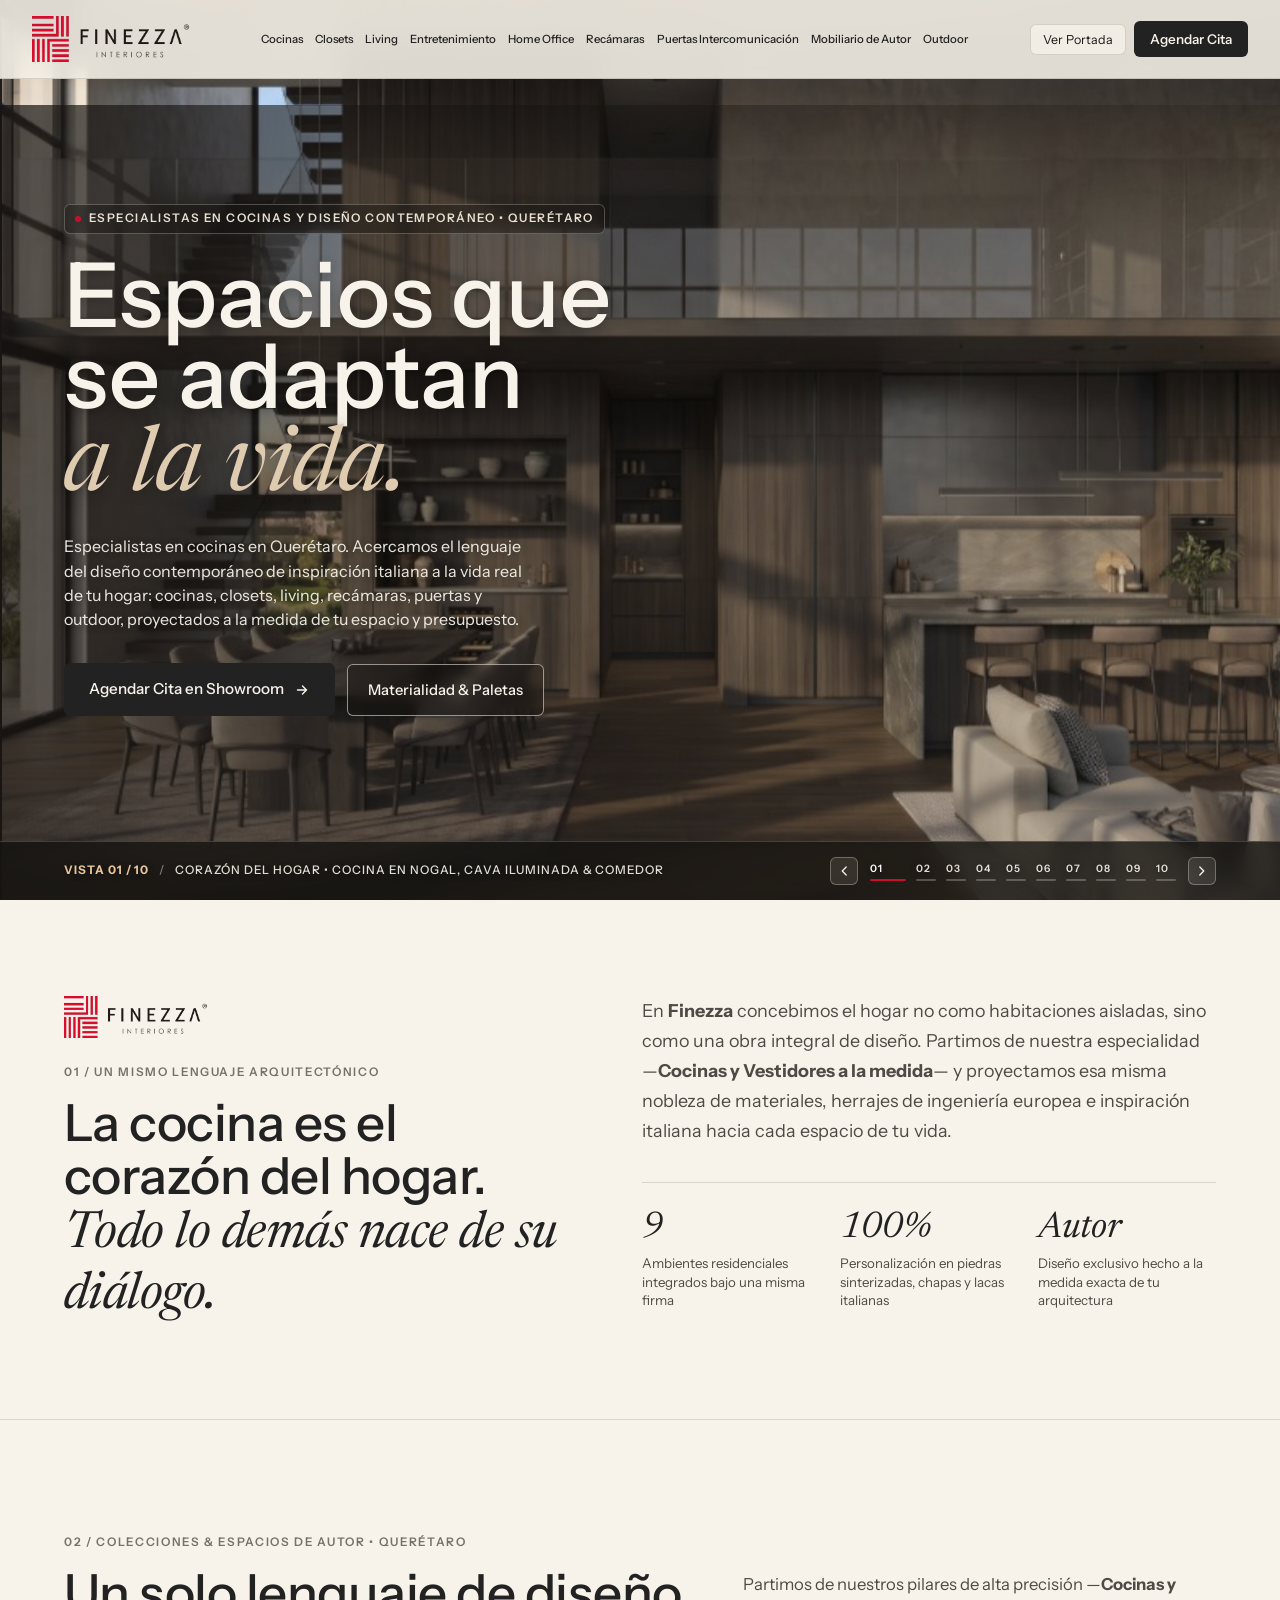
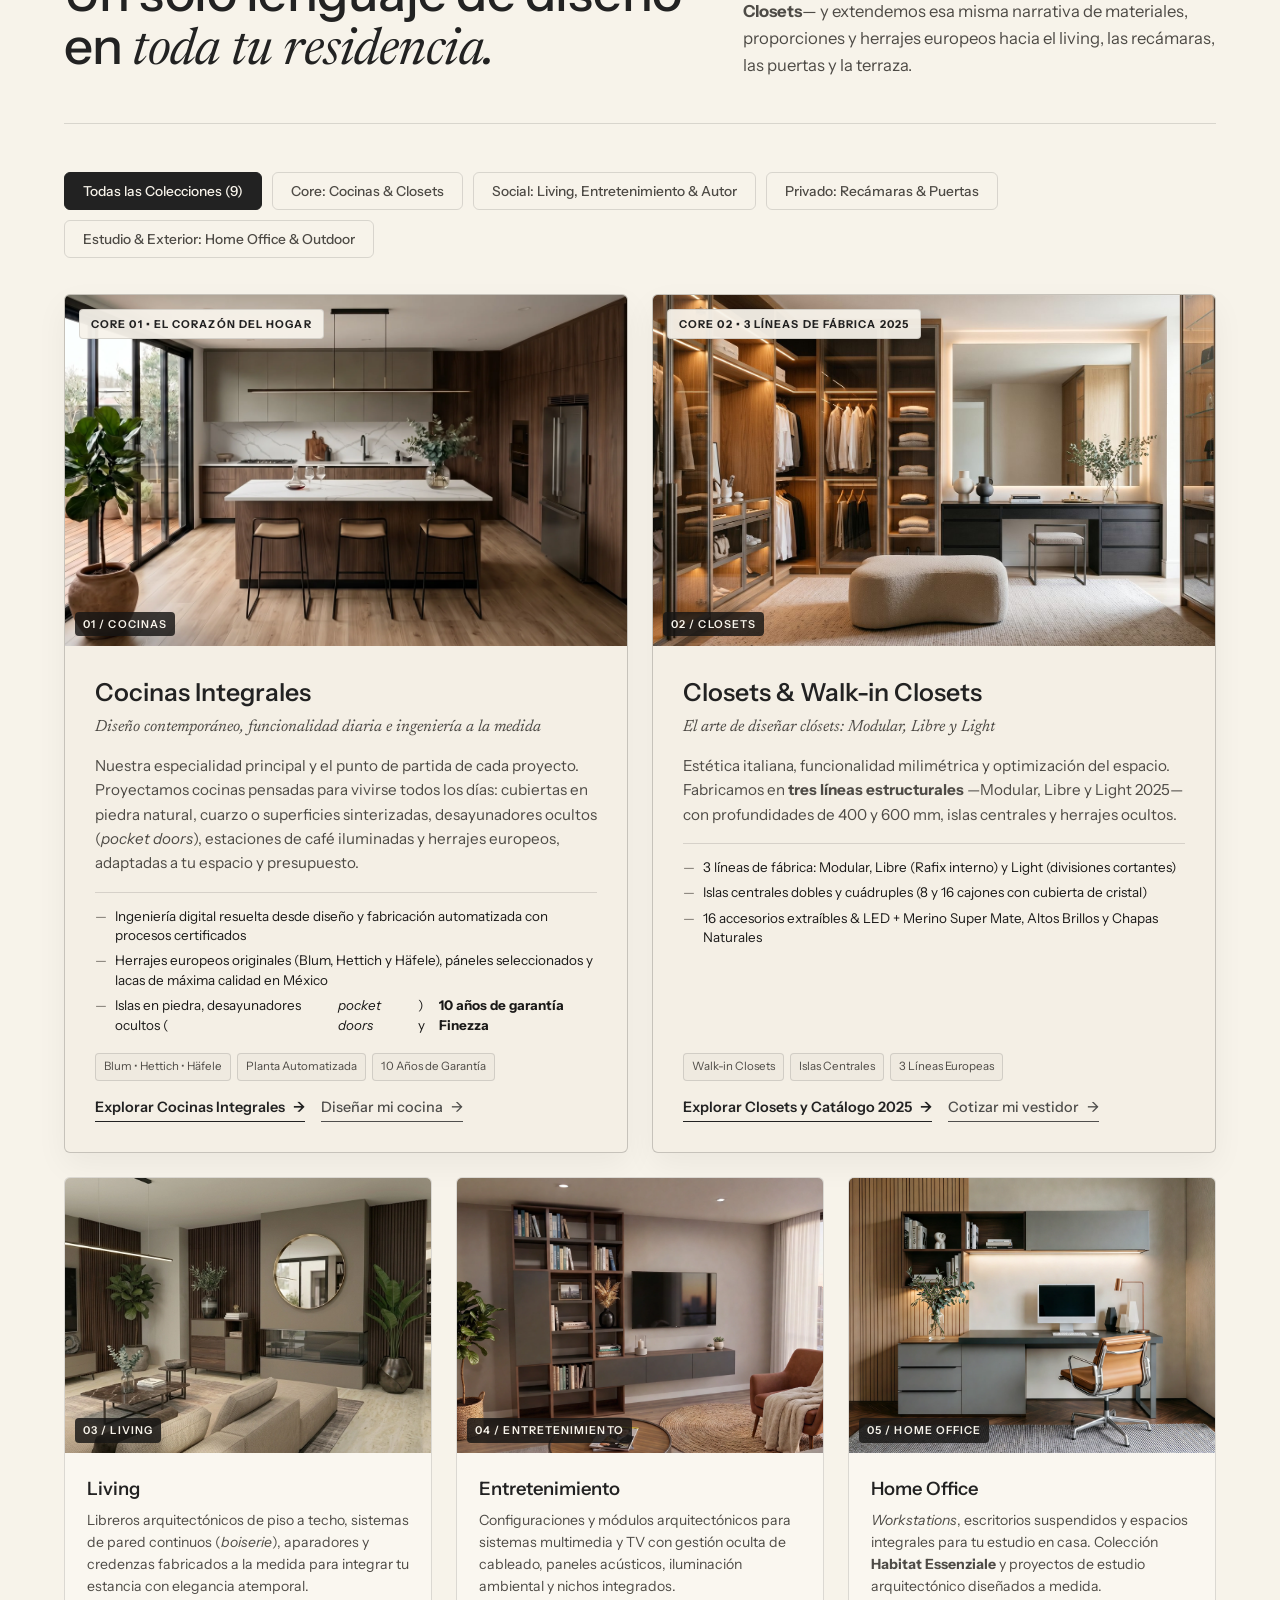
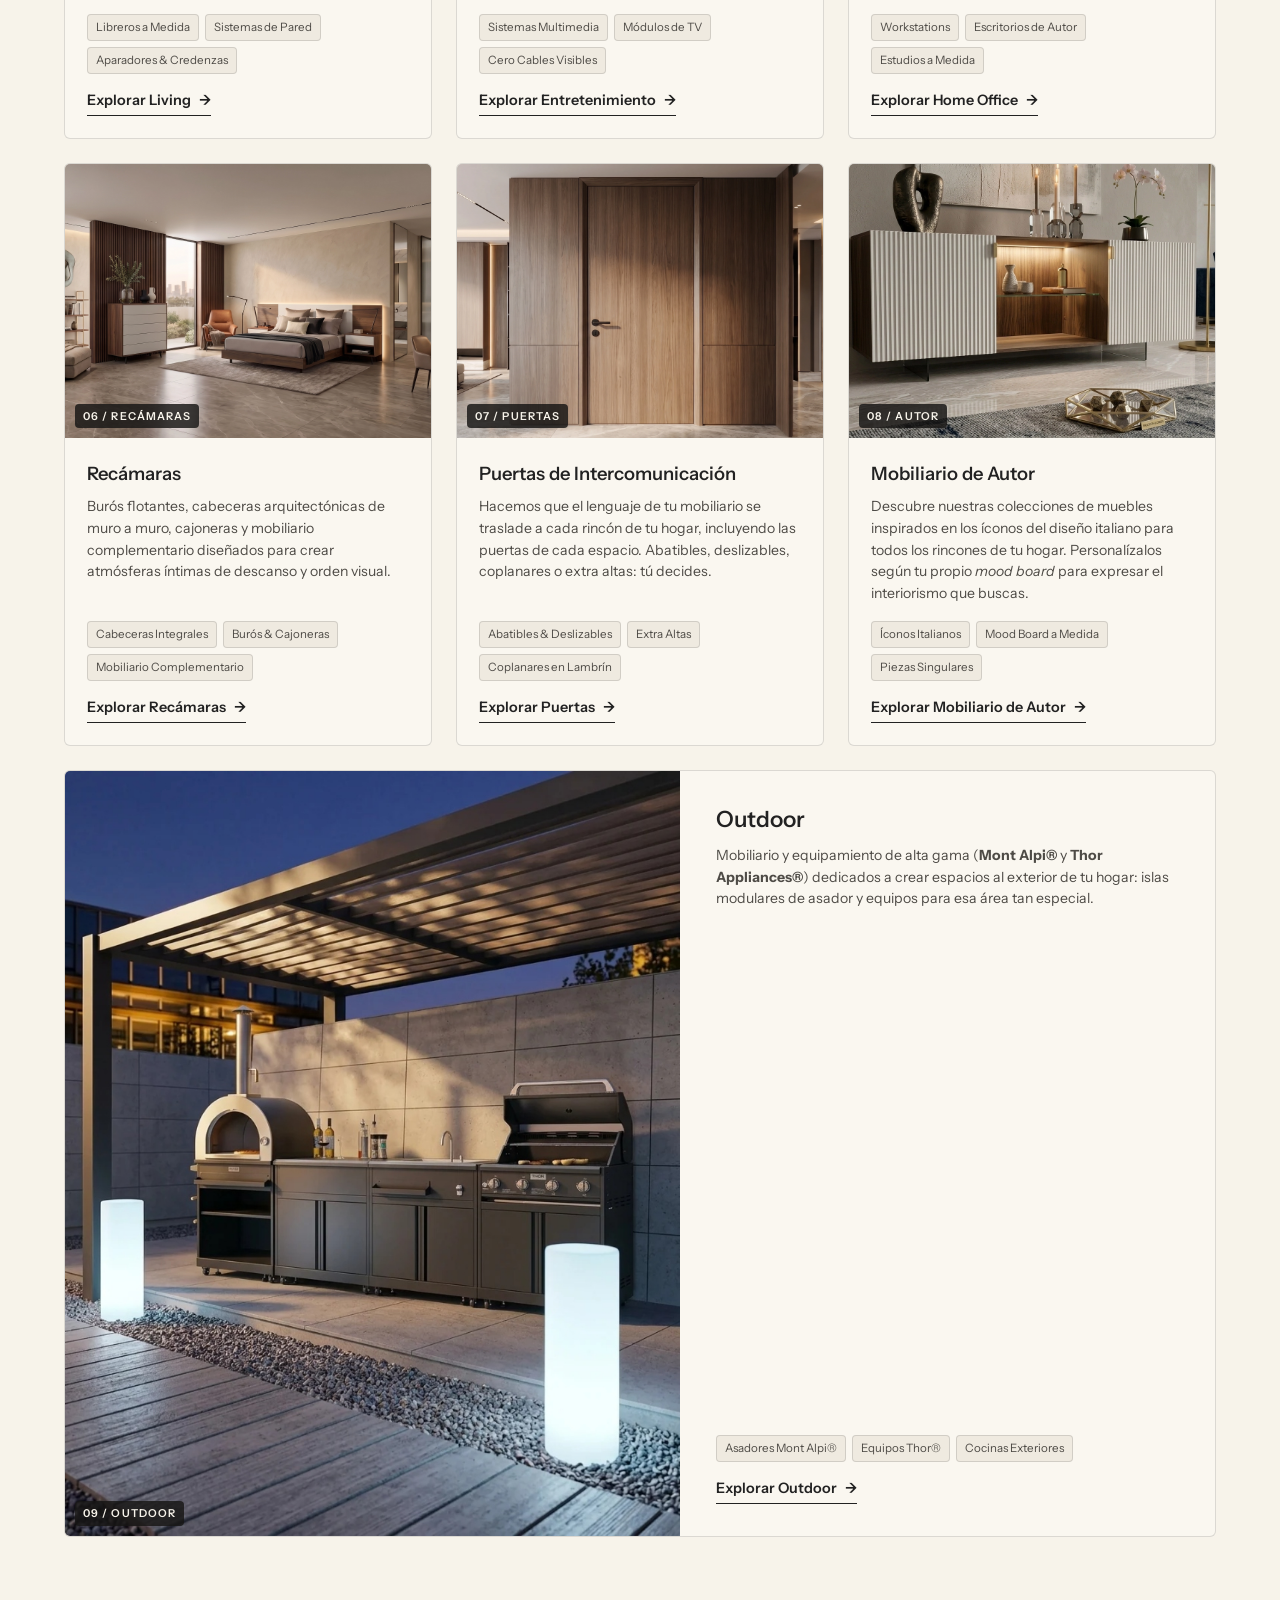
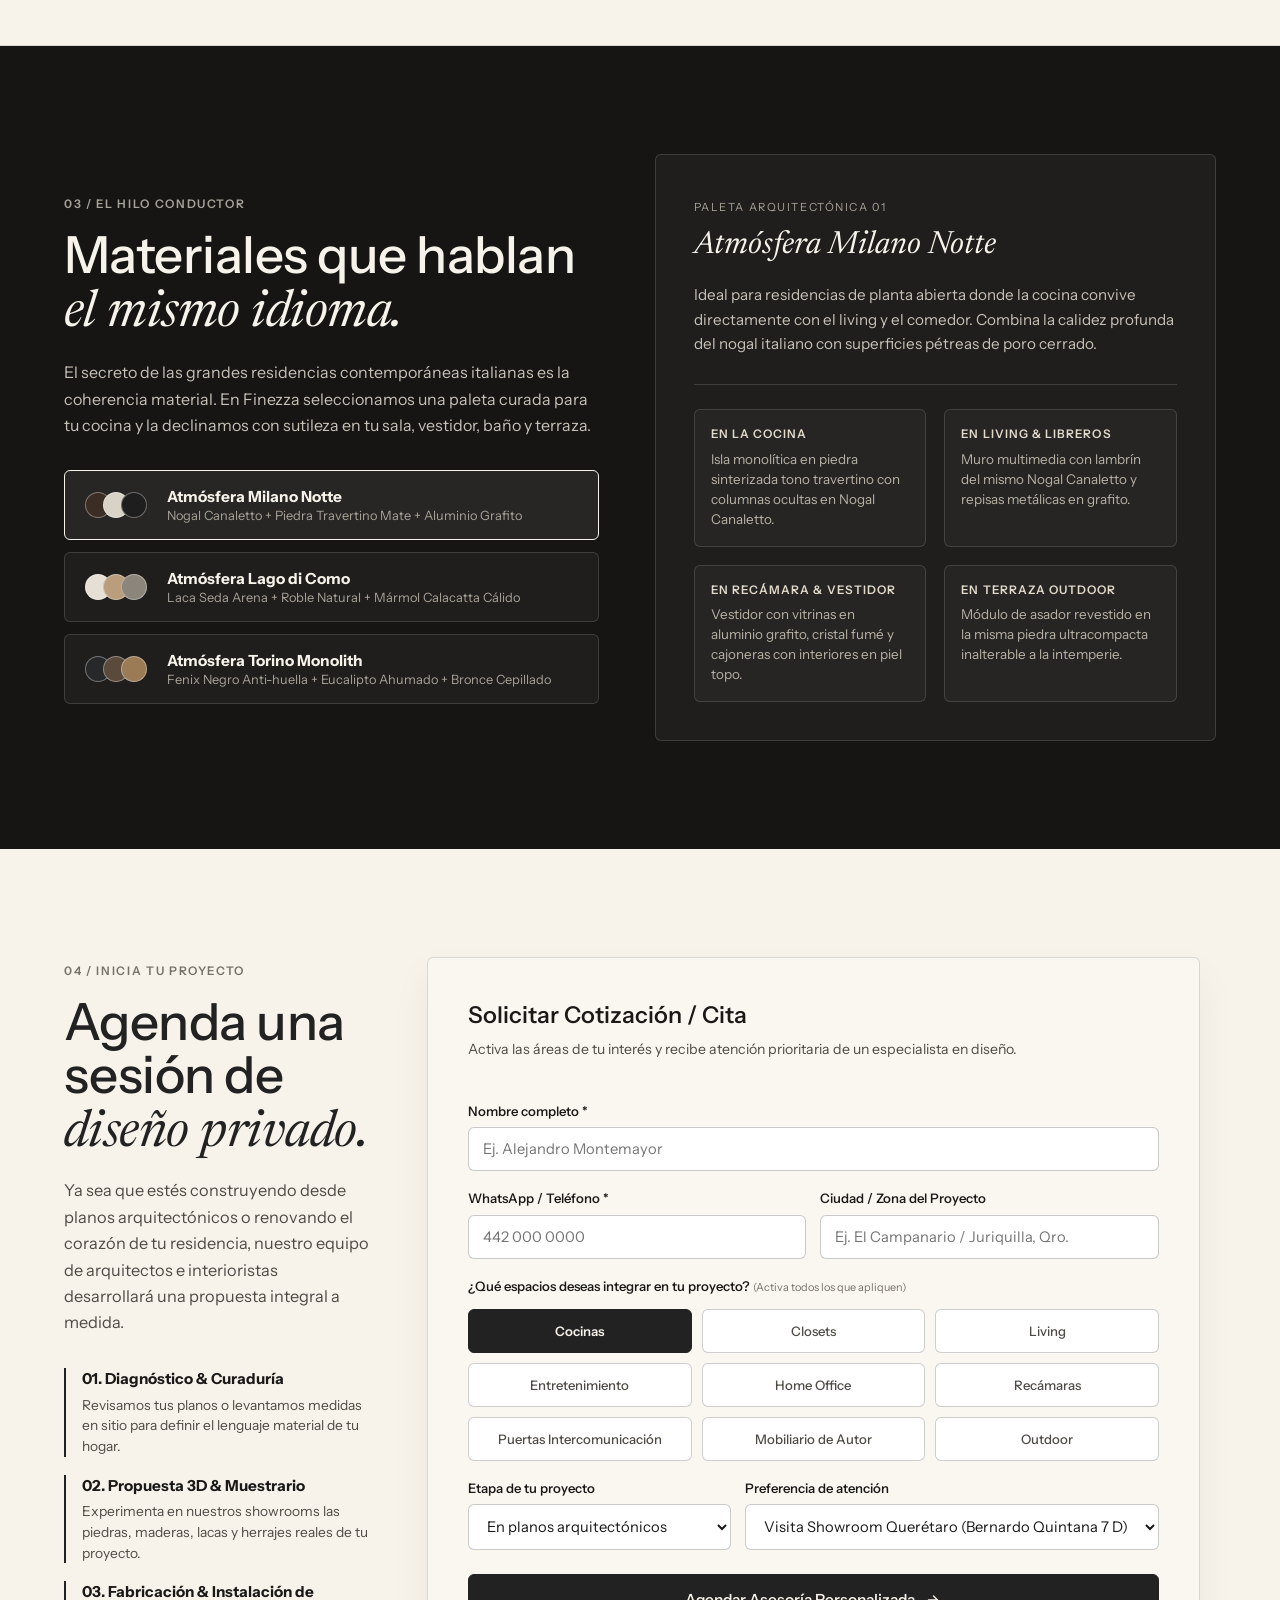
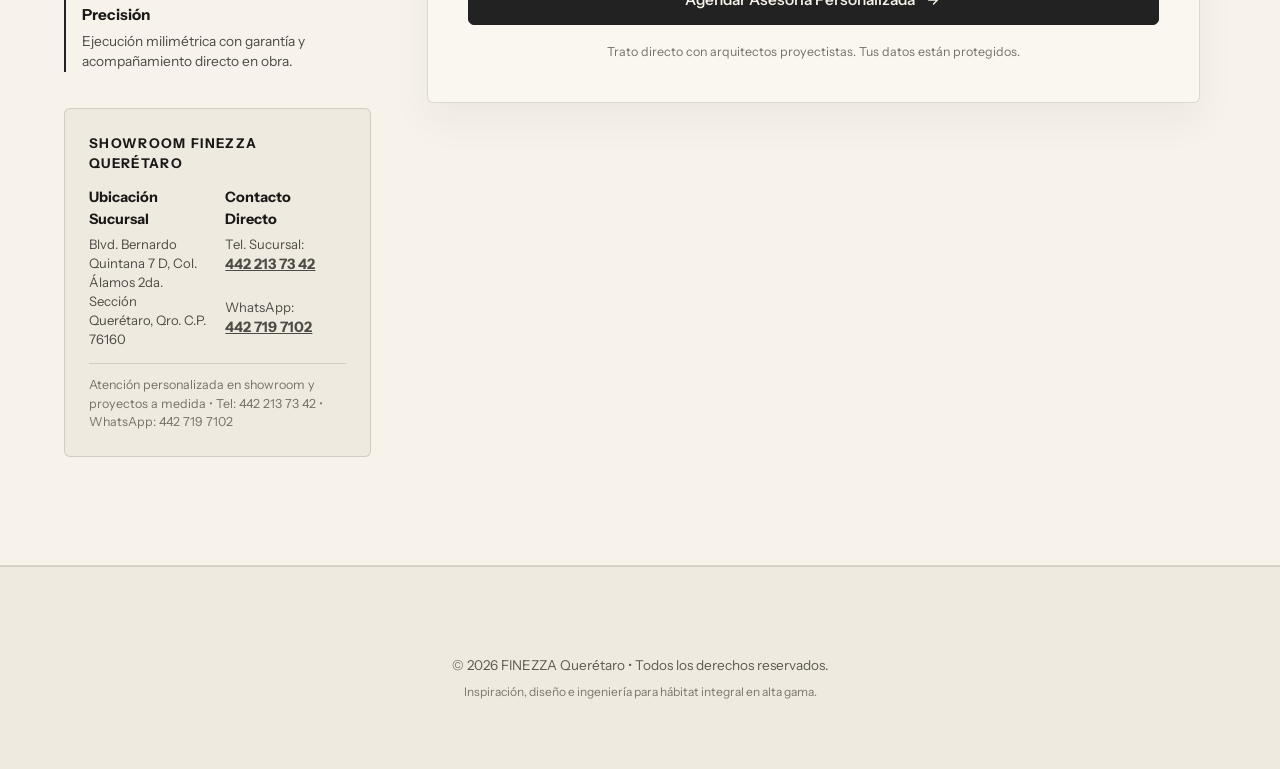
==== commit 087a5a54: "Versión v2 del cliente (solo pruebas en GitHub Pages): páginas Living, Entretenimiento, Recámaras, P" ====
--- a/index.html
+++ b/index.html
@@ -1,973 +1,807 @@
-<!DOCTYPE html>
-<html lang="es">
-<head>
-  <meta charset="UTF-8">
-  <meta name="viewport" content="width=device-width, initial-scale=1.0">
-  <title>Cocinas, Vestidores y Muebles a la Medida en Querétaro | FINEZZA</title>
-  <meta name="description" content="Cocinas integrales, vestidores y muebles a la medida en Querétaro, con diseño moderno italiano. Proyecto 3D, fabricación e instalación. Agenda tu cita en el showroom.">
-  <!-- SEO -->
-  <link rel="canonical" href="https://finezzainteriores.com/">
-  <meta name="robots" content="index, follow, max-image-preview:large">
-  <meta name="theme-color" content="#1A1918">
-  <meta property="og:type" content="website">
-  <meta property="og:locale" content="es_MX">
-  <meta property="og:site_name" content="FINEZZA Querétaro">
-  <meta property="og:title" content="Cocinas, Vestidores y Muebles a la Medida en Querétaro | FINEZZA">
-  <meta property="og:description" content="Cocinas integrales, vestidores y muebles a la medida en Querétaro, con diseño moderno italiano. Proyecto 3D, fabricación e instalación. Agenda tu cita en el showroom.">
-  <meta property="og:url" content="https://finezzainteriores.com/">
-  <meta property="og:image" content="https://finezzainteriores.com/assets/portada-finezza.jpg">
-  <meta name="twitter:card" content="summary_large_image">
-  <meta name="twitter:title" content="Cocinas, Vestidores y Muebles a la Medida en Querétaro | FINEZZA">
-  <meta name="twitter:description" content="Cocinas integrales, vestidores y muebles a la medida en Querétaro, con diseño moderno italiano. Proyecto 3D, fabricación e instalación. Agenda tu cita en el showroom.">
-  <meta name="twitter:image" content="https://finezzainteriores.com/assets/portada-finezza.jpg">
-  <script type="application/ld+json" data-seo="finezza">
-{
-    "@context": "https://schema.org",
-    "@graph": [
-      {
-        "@type": "HomeAndConstructionBusiness",
-        "@id": "https://finezzainteriores.com/#negocio",
-        "name": "FINEZZA Querétaro",
-        "description": "Cocinas integrales, vestidores, home office y mobiliario a la medida con diseño moderno italiano en Querétaro.",
-        "url": "https://finezzainteriores.com/",
-        "logo": "https://finezzainteriores.com/assets/logo-finezza-interiores.png",
-        "image": "https://finezzainteriores.com/assets/portada-finezza.jpg",
-        "telephone": "+52 442 719 7102",
-        "address": {
-          "@type": "PostalAddress",
-          "streetAddress": "Blvd. Bernardo Quintana 7 D, Col. Álamos 2da. Sección",
-          "addressLocality": "Querétaro",
-          "addressRegion": "Qro.",
-          "postalCode": "76160",
-          "addressCountry": "MX"
-        },
-        "areaServed": {
-          "@type": "City",
-          "name": "Querétaro"
-        }
-      },
-      {
-        "@type": "WebSite",
-        "@id": "https://finezzainteriores.com/#sitio",
-        "url": "https://finezzainteriores.com/",
-        "name": "FINEZZA Querétaro",
-        "inLanguage": "es-MX",
-        "publisher": {
-          "@id": "https://finezzainteriores.com/#negocio"
-        }
-      }
-    ]
-  }
-  </script>
-  
-  <!-- Favicon e Imágenes Principales Pre-cargadas -->
-  <link rel="icon" type="image/png" href="assets/favicon-finezza.png">
-  <link rel="preload" as="image" href="assets/portada-finezza.jpg" fetchpriority="high">
-  <link rel="preload" as="image" href="assets/logo-finezza-interiores.png" fetchpriority="high">
-
-  <!-- Fuentes especificadas en el Hero y Editorial -->
-  <link rel="preconnect" href="https://fonts.googleapis.com">
-  <link rel="preconnect" href="https://fonts.gstatic.com" crossorigin>
-  <link rel="stylesheet" href="https://fonts.googleapis.com/css2?family=Instrument+Sans:ital,wdth,wght@0,75..100,400..700&display=swap">
-  <link rel="stylesheet" href="https://fonts.googleapis.com/css2?family=Newsreader:ital,opsz,wght@0,6..72,300..500;1,6..72,300..400&display=swap">
-  
-  <link rel="stylesheet" href="styles.css?v=20261120d">
-</head>
-<body>
-
-  <!-- ==========================================================================
-       SECCIÓN HERO (Secuencia Cinematográfica de Portada Finezza & Logotipo Oficial)
-       ========================================================================== -->
-  <section class="hero" id="inicio" aria-label="Bienvenida Finezza — Recorrido Arquitectónico">
-    <!-- Escenario multicapa con las 10 perspectivas y detalles del proyecto en orden aleatorio -->
-    <div class="hero-stage" id="heroStage" aria-live="off">
-      <div class="hero-slide is-active" data-motion="zoom-in" data-type="wide" data-label="PERSPECTIVA INTEGRAL &bull; COCINA EN ISLA DE MÁRMOL, LIBRERO DOBLE ALTURA &amp; LIVING">
-        <img 
-          class="hero-cover" 
-          src="assets/portada-finezza.jpg" 
-          alt="Cocina integral en nogal e isla monolítica de mármol integrada con librero de doble altura y living"
-          width="1024"
-          height="571"
-          fetchpriority="high"
-          decoding="async">
-      </div>
-      <div class="hero-slide" data-motion="pan-right" data-type="detail" data-label="DETALLE DE AUTOR &bull; CORTE A 45° EN ISLA MONOLÍTICA DE PIEDRA NATURAL">
-        <img 
-          class="hero-cover" 
-          src="assets/portada-detalle-marmol-isla.jpg" 
-          alt="Detalle macro de la isla de cocina en mármol natural con veta continua y bancos de piel"
-          width="1024"
-          height="571"
-          loading="eager"
-          decoding="async">
-      </div>
-      <div class="hero-slide" data-motion="pan-left" data-type="wide" data-label="GRAN APERTURA &bull; CONEXIÓN INTERIOR–EXTERIOR, TERRAZA &amp; CAMPO DE GOLF">
-        <img 
-          class="hero-cover" 
-          src="assets/portada-03-arquitectura-terraza.jpg" 
-          alt="Gran apertura arquitectónica que conecta escalera, cocina, estancia de doble altura y terraza exterior"
-          width="1024"
-          height="571"
-          loading="eager"
-          decoding="async">
-      </div>
-      <div class="hero-slide" data-motion="zoom-out" data-type="detail" data-label="ATMÓSFERA ÍNTIMA &bull; VITRINAS EN CRISTAL FUMÉ, CHIMENEA &amp; LUZ NATURAL">
-        <img 
-          class="hero-cover" 
-          src="assets/portada-chimenea-vitrinas-living.jpg" 
-          alt="Vista desde el living hacia la chimenea integrada y vitrinas iluminadas con luz natural"
-          width="1024"
-          height="571"
-          loading="lazy"
-          decoding="async">
-      </div>
-      <div class="hero-slide" data-motion="pan-down" data-type="wide" data-label="CONTINUIDAD ARQUITECTÓNICA &bull; COCINA, BOISERIE Y PASILLO CON PUERTAS OCULTAS">
-        <img 
-          class="hero-cover" 
-          src="assets/portada-06-cocina-boiserie.jpg" 
-          alt="Elevación arquitectónica de cocina en nogal, lambrines continuos de muro a muro y pasillo con puertas coplanares ocultas"
-          width="1024"
-          height="571"
-          loading="lazy"
-          decoding="async">
-      </div>
-      <div class="hero-slide" data-motion="zoom-in" data-type="detail" data-label="ACABADOS SENSORIALES &bull; TEXTURAS PÉTREAS, SALA DE ESTAR Y HOGAR ENCENDIDO">
-        <img 
-          class="hero-cover" 
-          src="assets/portada-detalle-mesa-chimenea.jpg" 
-          alt="Primer plano de mesa en piedra natural con chimenea encendida y cocina Finezza al fondo"
-          width="1024"
-          height="571"
-          loading="lazy"
-          decoding="async">
-      </div>
-      <div class="hero-slide" data-motion="pan-right" data-type="wide" data-label="CORAZÓN DEL HOGAR &bull; COCINA EN NOGAL, CAVA ILUMINADA &amp; COMEDOR">
-        <img 
-          class="hero-cover" 
-          src="assets/portada-04-cocina-comedor.jpg" 
-          alt="Cocina de autor Finezza con isla desayunador, cava iluminada en nicho de nogal, comedor y escalera suspendida"
-          width="1024"
-          height="571"
-          loading="lazy"
-          decoding="async">
-      </div>
-      <div class="hero-slide" data-motion="pan-up" data-type="wide" data-label="SIMETRÍA ITALIANA &bull; ESTANCIA DE DOBLE ALTURA, VENTANAL RETICULAR &amp; COCINA">
-        <img 
-          class="hero-cover" 
-          src="assets/portada-panoramica-invertida.jpg" 
-          alt="Vista simétrica de la estancia de doble altura, librero monumental y cocina abierta"
-          width="1024"
-          height="571"
-          loading="lazy"
-          decoding="async">
-      </div>
-      <div class="hero-slide" data-motion="pan-down" data-type="wide" data-label="DOBLE ALTURA &bull; VISTA DESDE MEZZANINE HACIA ISLA MONOLÍTICA Y LIBRERO">
-        <img 
-          class="hero-cover" 
-          src="assets/portada-05-doble-altura.jpg" 
-          alt="Vista desde el mezzanine superior hacia la isla de cocina en piedra natural, librero monumental con chimenea y ventanal"
-          width="1024"
-          height="571"
-          loading="lazy"
-          decoding="async">
-      </div>
-      <div class="hero-slide" data-motion="zoom-out" data-type="wide" data-label="LUZ DE ATARDECER &bull; DIÁLOGO CÁLIDO ENTRE EBANISTERÍA ITALIANA Y ESTANCIA">
-        <img 
-          class="hero-cover" 
-          src="assets/portada-02-estancia.jpg" 
-          alt="Atmósfera cálida de atardecer sobre la cocina de autor, librero iluminado y sala residencial"
-          width="1024"
-          height="571"
-          loading="lazy"
-          decoding="async">
-      </div>
-    </div>
-
-   <!-- Header superior dentro del Hero: logotipo + 5 secciones + cita -->
-    <header class="hero-header">
-      <a href="#inicio" class="section-brand" aria-label="FINEZZA Quer&eacute;taro &mdash; Dise&ntilde;o Moderno Italiano &amp; Mobiliario Integral">
-        <img 
-          src="assets/logo-finezza-interiores.png" 
-          alt="FINEZZA Quer&eacute;taro &mdash; Dise&ntilde;o Moderno Italiano" 
-          class="brand-logo"
-          width="240"
-          height="67">
-      </a>
-
-      <nav class="section-nav" aria-label="Secciones de Finezza">
-        <a href="cocinas.html">Cocinas</a>
-        <a href="vestidores.html">Vestidores</a>
-        <a href="home-office.html">Home Office</a>
-        <a href="espacios-residenciales.html">Espacios Residenciales</a>
-        <a href="outdoor.html">Outdoor</a>
-      </nav>
-
-      <div class="header-actions">
-        <a href="#cotizar" class="header-cta-link">Agendar Cita</a>
-      </div>
-    </header>
-
-    <!-- Composición: bloque editorial alineado a la izquierda, tercio izquierdo, max 600px -->
-    <div class="hero-editorial">
-      <div class="hero-tag reveal-item" style="--delay: 0.05s;">
-        <span class="tag-dot"></span>
-        <span id="heroEyebrow">SHOWROOM QUER&Eacute;TARO &bull; DISE&Ntilde;O MODERNO ITALIANO</span>
-      </div>
-
-      <h1 class="section-title reveal-item" style="--delay: 0.16s;" id="heroTitle">
-        Espacios que se adaptan<br>
-        <em>a la vida.</em>
-      </h1>
-
-      <p class="section-copy reveal-item" style="--delay: 0.28s;" id="heroCopy">
-        Tienda oficial Finezza en Quer&eacute;taro. Proyectamos mobiliario de autor de dise&ntilde;o moderno italiano para toda tu residencia: cocinas, closets, living, entretenimiento, home office, rec&aacute;maras, puertas y outdoor.
-      </p>
-
-      <div class="hero-actions reveal-item" style="--delay: 0.40s;">
-        <a href="#cotizar" class="hero-btn" id="heroBtn">
-          <span id="heroBtnText">Agendar Cita en Showroom</span>
-          <svg width="16" height="16" viewBox="0 0 16 16" fill="none" aria-hidden="true">
-            <path d="M3.5 8H12.5M12.5 8L8.5 4M12.5 8L8.5 12" stroke="currentColor" stroke-width="1.4" stroke-linecap="round" stroke-linejoin="round"/>
-          </svg>
-        </a>
-        <a href="#materialidad" class="hero-btn-secondary">Materialidad &amp; Paletas</a>
-      </div>
-    </div>
-
-    <!-- Pie del Hero: Navegador Cinematográfico de las 10 Vistas del Proyecto (Orden Aleatorio) -->
-    <footer class="hero-footer reveal-item" style="--delay: 0.52s;">
-      <div class="hero-footer-left">
-        <span class="scene-counter" id="heroFooterCode">VISTA 01 / 10</span>
-        <span class="footer-divider">/</span>
-        <span class="scene-caption" id="heroFooterLabel">PERSPECTIVA INTEGRAL &bull; COCINA EN ISLA DE MÁRMOL, LIBRERO DOBLE ALTURA &amp; LIVING</span>
-      </div>
-
-      <div class="hero-scene-controls" aria-label="Selector de vistas del proyecto en portada">
-        <button type="button" class="scene-arrow" id="prevSceneBtn" aria-label="Vista anterior del proyecto" title="Vista anterior">
-          <svg width="14" height="14" viewBox="0 0 16 16" fill="none" aria-hidden="true">
-            <path d="M10.5 3.5L6 8L10.5 12.5" stroke="currentColor" stroke-width="1.5" stroke-linecap="round" stroke-linejoin="round"/>
-          </svg>
-        </button>
-
-        <div class="scene-dots" role="tablist" aria-label="Vistas del proyecto">
-          <button type="button" class="scene-dot is-active" data-scene="0" role="tab" aria-selected="true" title="Vista 01">
-            <span class="scene-dot-num">01</span>
-            <span class="scene-dot-bar"><span class="scene-dot-fill"></span></span>
-          </button>
-          <button type="button" class="scene-dot" data-scene="1" role="tab" aria-selected="false" title="Vista 02">
-            <span class="scene-dot-num">02</span>
-            <span class="scene-dot-bar"><span class="scene-dot-fill"></span></span>
-          </button>
-          <button type="button" class="scene-dot" data-scene="2" role="tab" aria-selected="false" title="Vista 03">
-            <span class="scene-dot-num">03</span>
-            <span class="scene-dot-bar"><span class="scene-dot-fill"></span></span>
-          </button>
-          <button type="button" class="scene-dot" data-scene="3" role="tab" aria-selected="false" title="Vista 04">
-            <span class="scene-dot-num">04</span>
-            <span class="scene-dot-bar"><span class="scene-dot-fill"></span></span>
-          </button>
-          <button type="button" class="scene-dot" data-scene="4" role="tab" aria-selected="false" title="Vista 05">
-            <span class="scene-dot-num">05</span>
-            <span class="scene-dot-bar"><span class="scene-dot-fill"></span></span>
-          </button>
-          <button type="button" class="scene-dot" data-scene="5" role="tab" aria-selected="false" title="Vista 06">
-            <span class="scene-dot-num">06</span>
-            <span class="scene-dot-bar"><span class="scene-dot-fill"></span></span>
-          </button>
-          <button type="button" class="scene-dot" data-scene="6" role="tab" aria-selected="false" title="Vista 07">
-            <span class="scene-dot-num">07</span>
-            <span class="scene-dot-bar"><span class="scene-dot-fill"></span></span>
-          </button>
-          <button type="button" class="scene-dot" data-scene="7" role="tab" aria-selected="false" title="Vista 08">
-            <span class="scene-dot-num">08</span>
-            <span class="scene-dot-bar"><span class="scene-dot-fill"></span></span>
-          </button>
-          <button type="button" class="scene-dot" data-scene="8" role="tab" aria-selected="false" title="Vista 09">
-            <span class="scene-dot-num">09</span>
-            <span class="scene-dot-bar"><span class="scene-dot-fill"></span></span>
-          </button>
-          <button type="button" class="scene-dot" data-scene="9" role="tab" aria-selected="false" title="Vista 10">
-            <span class="scene-dot-num">10</span>
-            <span class="scene-dot-bar"><span class="scene-dot-fill"></span></span>
-          </button>
-        </div>
-
-        <button type="button" class="scene-arrow" id="nextSceneBtn" aria-label="Siguiente vista del proyecto" title="Siguiente vista">
-          <svg width="14" height="14" viewBox="0 0 16 16" fill="none" aria-hidden="true">
-            <path d="M5.5 3.5L10 8L5.5 12.5" stroke="currentColor" stroke-width="1.5" stroke-linecap="round" stroke-linejoin="round"/>
-          </svg>
-        </button>
-      </div>
-    </footer>
-  </section>
-
-  <!-- ==========================================================================
-       CINTILLO DE POSICIONAMIENTO / MANIFIESTO RÁPIDO PARA CAMPAÑAS
-       ========================================================================== -->
-  <section class="manifesto-strip" id="filosofia">
-    <div class="container">
-      <div class="manifesto-grid">
-        <div class="manifesto-lead">
-          <img 
-            src="assets/logo-finezza-interiores.png" 
-            alt="FINEZZA Querétaro — Diseño Moderno Italiano &amp; Mobiliario Integral" 
-            class="manifesto-brand-logo"
-            width="180"
-            height="50"
-            loading="lazy">
-          <span class="eyebrow">01 / UN MISMO LENGUAJE ARQUITECTÓNICO</span>
-          <h2 class="editorial-h2">
-            La cocina es el corazón del hogar.<br>
-            <em>Todo lo demás nace de su diálogo.</em>
-          </h2>
-        </div>
-        <div class="manifesto-body">
-          <p>
-            En <strong>Finezza</strong> concebimos el hogar no como habitaciones aisladas, sino como una obra integral de diseño de autor. Partimos de nuestro <em>Core Business</em> —<strong>Cocinas y Vestidores de alta gama</strong>— y proyectamos esa misma nobleza de materiales, herrajes de ingeniería europea y proporciones italianas hacia cada espacio de tu vida.
-          </p>
-          <div class="manifesto-stats">
-            <div class="stat-item">
-              <span class="stat-num">10</span>
-              <span class="stat-desc">Ambientes residenciales integrados bajo una misma firma</span>
-            </div>
-            <div class="stat-item">
-              <span class="stat-num">100%</span>
-              <span class="stat-desc">Personalización en piedras sinterizadas, chapas y lacas italianas</span>
-            </div>
-            <div class="stat-item">
-              <span class="stat-num">Autor</span>
-              <span class="stat-desc">Diseño exclusivo hecho a la medida exacta de tu arquitectura</span>
-            </div>
-          </div>
-        </div>
-      </div>
-    </div>
-  </section>
-
-  <!-- ==========================================================================
-       CORE BUSINESS: COCINAS Y VESTIDORES (EL CORAZÓN DEL HOGAR)
-       ========================================================================== -->
-  <section class="core-section" id="corazon">
-    <div class="container">
-      <div class="section-header-row">
-        <div>
-          <span class="eyebrow">02 / NUESTRO CORE BUSINESS</span>
-          <h2 class="editorial-h2">Pilares de <em>alta precisión.</em></h2>
-        </div>
-        <p class="section-intro-copy">
-          Dos espacios definen la experiencia cotidiana y el valor patrimonial de una residencia: la cocina donde convergen los sentidos y el vestidor donde habita el orden íntimo.
-        </p>
-      </div>
-
-      <div class="core-cards-grid">
-        <!-- Tarjeta 1: Cocinas de Autor -->
-        <article class="core-card">
-          <div class="core-card-media">
-            <img 
-              src="assets/portada-04-cocina-comedor.jpg" 
-              alt="Cocina integral Finezza de diseño moderno italiano con isla monolítica, cava iluminada y comedor"
-              loading="lazy">
-            <span class="core-badge">CORE 01 &bull; EL CORAZÓN DEL HOGAR</span>
-          </div>
-          <div class="core-card-content">
-            <div class="core-card-top">
-              <h3>Cocinas de Autor</h3>
-              <span class="core-sub">Islas monolíticas, columnas ocultas y ergonomía italiana</span>
-            </div>
-            <p>
-              Diseñadas como el epicentro arquitectónico de la residencia. Integramos superficies ultracompactas (Dekton, Neolith, cuarzos y mármoles seleccionados), sistemas de puertas escamoteables (<em>pocket doors</em>), iluminación lineal cálida empotrada y herrajes de cierre silencioso que transforman la gastronomía en un ritual estético.
-            </p>
-            <ul class="core-features">
-              <li>Continuidad de veta en frentes e islas a 45° (corte inglete)</li>
-              <li>Electrodomésticos panelables e integración invisible</li>
-              <li>Golas arquitectónicas, aperturas push-to-open y perfiles anodizados</li>
-            </ul>
-            <div class="core-card-actions" style="display: flex; flex-wrap: wrap; gap: 18px; align-items: center;">
-              <a href="cocinas.html" class="link-arrow">Explorar Cocinas de Autor <span>&rarr;</span></a>
-              <a href="#cotizar" class="link-arrow" data-space="Cocina de Autor" style="opacity: 0.82;">Diseñar mi cocina <span>&rarr;</span></a>
-            </div>
-          </div>
-        </article>
-
-        <!-- Tarjeta 2: Vestidores & Walk-in Closets -->
-        <article class="core-card">
-          <div class="core-card-media">
-            <img 
-              src="assets/portada-vestidores-finezza.jpg" 
-              alt="Portada Vestidores y Walk-in Closets Finezza con vitrinas iluminadas, isla central y tocador retroiluminado"
-              loading="lazy">
-            <span class="core-badge">CORE 02 &bull; 3 LÍNEAS DE FÁBRICA 2025</span>
-          </div>
-          <div class="core-card-content">
-            <div class="core-card-top">
-              <h3>Vestidores &amp; Walk-in Closets</h3>
-              <span class="core-sub">El arte de diseñar clósets: Modular, Libre y Light</span>
-            </div>
-            <p>
-              El diseño de un vestidor Finezza conjuga estética italiana, funcionalidad milimétrica y optimización del espacio. Fabricamos nuestras soluciones en <strong>tres líneas estructurales de fábrica</strong> —<strong>Clóset Modular</strong>, <strong>Clóset Libre</strong> y la nueva línea <strong>Clóset Light 2025</strong>—, con profundidades de <strong>400 mm y 600 mm</strong>, islas centrales organizadoras y herrajes europeos ocultos.
-            </p>
-            <ul class="core-features">
-              <li><strong>3 Líneas de Fábrica:</strong> Clóset Modular (Tornillo), Clóset Libre (Rafix interno) y Clóset Light (Divisiones cortantes 400/600 mm)</li>
-              <li><strong>Islas Centrales Dobles y Cuádruples</strong> (8 y 16 cajones organizadores con cubierta de cristal)</li>
-              <li><strong>16 Accesorios Extraíbles &amp; LED</strong> + Colección Merino Super Mate, Altos Brillos y Chapas Naturales</li>
-            </ul>
-            <div class="core-card-actions" style="display: flex; flex-wrap: wrap; gap: 18px; align-items: center;">
-              <a href="vestidores.html" class="link-arrow">Explorar las 3 Líneas y Catálogo 2025 <span>&rarr;</span></a>
-              <a href="#cotizar" class="link-arrow" data-space="Vestidor / Walk-in Closet" style="opacity: 0.82;">Cotizar mi vestidor <span>&rarr;</span></a>
-            </div>
-          </div>
-        </article>
-      </div>
-    </div>
-  </section>
-
-  <!-- ==========================================================================
-       ECOSISTEMA INTEGRAL FINEZZA (LAS 9 COLECCIONES Y ESPACIOS DE AUTOR)
-       ========================================================================== -->
-  <section class="ecosystem-section" id="colecciones">
-    <div class="container">
-      <div class="section-header-row">
-        <div>
-          <span class="eyebrow">03 / VISI&Oacute;N INTEGRAL DE H&Aacute;BITAT &bull; QUER&Eacute;TARO</span>
-          <h2 class="editorial-h2">Un solo lenguaje de dise&ntilde;o en <em>toda tu residencia.</em></h2>
-        </div>
-        <p class="section-intro-copy">
-          Desde nuestro showroom en Quer&eacute;taro proyectamos una narrativa arquitect&oacute;nica continua: cuando los materiales, proporciones y herrajes de tu cocina se extienden hacia los closets, el living, las puertas y la terraza, tu hogar adquiere la serenidad de una obra de autor.
-        </p>
-      </div>
-
-      <!-- Filtros interactivos de las 9 colecciones -->
-      <div class="ecosystem-tabs" role="tablist" aria-label="Filtrar colecciones y espacios Finezza">
-        <button class="eco-tab active" role="tab" aria-selected="true" data-filter="all">Todas las Colecciones (9)</button>
-        <button class="eco-tab" role="tab" aria-selected="false" data-filter="core">Core: Cocinas &amp; Closets</button>
-        <button class="eco-tab" role="tab" aria-selected="false" data-filter="social">Social: Living, Entretenimiento &amp; Autor</button>
-        <button class="eco-tab" role="tab" aria-selected="false" data-filter="privado">Privado: Rec&aacute;maras &amp; Puertas</button>
-        <button class="eco-tab" role="tab" aria-selected="false" data-filter="funcional">Estudio &amp; Exterior: Home Office &amp; Outdoor</button>
-      </div>
-
-      <div class="ecosystem-grid" id="ecosystemGrid">
-
-        <!-- 01. Cocinas -->
-        <article class="eco-card" data-category="core">
-          <a href="cocinas.html" class="eco-img-wrap" style="display:block;">
-            <img src="assets/portada-cocinas.webp" alt="Cocinas Integrales de Autor Finezza" loading="lazy">
-            <span class="eco-num">01 / COCINAS</span>
-          </a>
-          <div class="eco-body">
-            <h3>Cocinas</h3>
-            <p>El coraz&oacute;n arquitect&oacute;nico del hogar. Islas monol&iacute;ticas en piedra natural o sinterizada con corte a 45&deg;, columnas ocultas (<em>pocket doors</em>), iluminaci&oacute;n lineal c&aacute;lida y herrajes europeos de precisi&oacute;n.</p>
-            <div class="eco-tags">
-              <span>Islas a 45&deg;</span>
-              <span>Pocket Doors</span>
-              <span>Piedra &amp; Nogal</span>
-            </div>
-            <div style="margin-top: 14px;">
-              <a href="cocinas.html" class="link-arrow">Explorar Cocinas <span>&rarr;</span></a>
-            </div>
-          </div>
-        </article>
-
-        <!-- 02. Closets -->
-        <article class="eco-card" data-category="core">
-          <a href="vestidores.html" class="eco-img-wrap" style="display:block;">
-            <img src="assets/portada-vestidores-finezza.jpg" alt="Closets, Vestidores y Walk-in Closets Finezza" loading="lazy">
-            <span class="eco-num">02 / CLOSETS</span>
-          </a>
-          <div class="eco-body">
-            <h3>Closets</h3>
-            <p>Closets, vestidores y <em>walk-in closets</em> con islas centrales de dise&ntilde;o moderno e inspiraci&oacute;n europea. Tres sistemas constructivos (Modular, Libre y Light) con sastrer&iacute;a interior e iluminaci&oacute;n LED.</p>
-            <div class="eco-tags">
-              <span>Walk-in Closets</span>
-              <span>Islas Centrales</span>
-              <span>3 L&iacute;neas Europeas</span>
-            </div>
-            <div style="margin-top: 14px;">
-              <a href="vestidores.html" class="link-arrow">Explorar Closets y Vestidores <span>&rarr;</span></a>
-            </div>
-          </div>
-        </article>
-
-        <!-- 03. Living -->
-        <article class="eco-card" data-category="social">
-          <a href="espacios-residenciales.html#living" class="eco-img-wrap" style="display:block;">
-            <img src="assets/portada-living.webp" alt="Libreros, Sistemas de Pared, Aparadores y Credenzas para Living Finezza" loading="lazy">
-            <span class="eco-num">03 / LIVING</span>
-          </a>
-          <div class="eco-body">
-            <h3>Living</h3>
-            <p>Libreros arquitect&oacute;nicos de piso a techo, sistemas de pared continuos (<em>boiserie</em>), aparadores y credenzas fabricados a la medida para integrar tu estancia con elegancia atemporal.</p>
-            <div class="eco-tags">
-              <span>Libreros a Medida</span>
-              <span>Sistemas de Pared</span>
-              <span>Aparadores &amp; Credenzas</span>
-            </div>
-            <div style="margin-top: 14px;">
-              <a href="espacios-residenciales.html#living" class="link-arrow">Explorar Living <span>&rarr;</span></a>
-            </div>
-          </div>
-        </article>
-
-        <!-- 04. Entretenimiento -->
-        <article class="eco-card" data-category="social">
-          <a href="espacios-residenciales.html#entretenimiento" class="eco-img-wrap" style="display:block;">
-            <img src="assets/portada-entretenimiento.webp" alt="Configuraciones y M&oacute;dulos para Sistemas Multimedia y TV" loading="lazy">
-            <span class="eco-num">04 / ENTRETENIMIENTO</span>
-          </a>
-          <div class="eco-body">
-            <h3>Entretenimiento</h3>
-            <p>Configuraciones y m&oacute;dulos arquitect&oacute;nicos para sistemas multimedia y TV con gesti&oacute;n oculta de cableado, paneles ac&uacute;sticos, iluminaci&oacute;n ambiental y nichos integrados.</p>
-            <div class="eco-tags">
-              <span>Sistemas Multimedia</span>
-              <span>M&oacute;dulos de TV</span>
-              <span>Cero Cables Visibles</span>
-            </div>
-            <div style="margin-top: 14px;">
-              <a href="espacios-residenciales.html#entretenimiento" class="link-arrow">Explorar Entretenimiento <span>&rarr;</span></a>
-            </div>
-          </div>
-        </article>
-
-        <!-- 05. Home Office -->
-        <article class="eco-card" data-category="funcional">
-          <a href="home-office.html" class="eco-img-wrap" style="display:block;">
-            <img src="assets/home-office/home-office-principal.webp" alt="Workstations, Escritorios y Espacios Integrales para Home Office" loading="lazy">
-            <span class="eco-num">05 / HOME OFFICE</span>
-          </a>
-          <div class="eco-body">
-            <h3>Home Office</h3>
-            <p><em>Workstations</em>, escritorios suspendidos y espacios integrales para tu estudio en casa. Colecci&oacute;n <strong>Habitat Essenziale</strong> y proyectos de estudio arquitect&oacute;nico dise&ntilde;ados a medida.</p>
-            <div class="eco-tags">
-              <span>Workstations</span>
-              <span>Escritorios de Autor</span>
-              <span>Estudios a Medida</span>
-            </div>
-            <div style="margin-top: 14px;">
-              <a href="home-office.html" class="link-arrow">Explorar Home Office <span>&rarr;</span></a>
-            </div>
-          </div>
-        </article>
-
-        <!-- 06. Recámaras -->
-        <article class="eco-card" data-category="privado">
-          <a href="espacios-residenciales.html#recamara" class="eco-img-wrap" style="display:block;">
-            <img src="assets/portada-recamara.webp" alt="Bur&oacute;s, Cabeceras, Cajoneras y Mobiliario para Rec&aacute;maras" loading="lazy" style="object-position: center 45%;">
-            <span class="eco-num">06 / REC&Aacute;MARAS</span>
-          </a>
-          <div class="eco-body">
-            <h3>Rec&aacute;maras</h3>
-            <p>Bur&oacute;s flotantes, cabeceras arquitect&oacute;nicas de muro a muro, cajoneras y mobiliario complementario dise&ntilde;ados para crear atm&oacute;sferas &iacute;ntimas de descanso y orden visual.</p>
-            <div class="eco-tags">
-              <span>Cabeceras Integrales</span>
-              <span>Bur&oacute;s &amp; Cajoneras</span>
-              <span>Mobiliario Complementario</span>
-            </div>
-            <div style="margin-top: 14px;">
-              <a href="espacios-residenciales.html#recamara" class="link-arrow">Explorar Rec&aacute;maras <span>&rarr;</span></a>
-            </div>
-          </div>
-        </article>
-
-        <!-- 07. Puertas Intercomunicación -->
-        <article class="eco-card" data-category="privado">
-          <a href="espacios-residenciales.html#pasillos" class="eco-img-wrap" style="display:block;">
-            <img src="assets/portada-puertas.webp" alt="Puertas de Intercomunicaci&oacute;n Abatibles, Deslizables y Extra Altas" loading="lazy" style="object-position: center 35%;">
-            <span class="eco-num">07 / PUERTAS</span>
-          </a>
-          <div class="eco-body">
-            <h3>Puertas de Intercomunicaci&oacute;n</h3>
-            <p>Hacemos que el lenguaje de tu mobiliario se traslade a cada rinc&oacute;n de tu hogar, incluyendo las puertas de cada espacio. Abatibles, deslizables, coplanares o extra altas: t&uacute; decides.</p>
-            <div class="eco-tags">
-              <span>Abatibles &amp; Deslizables</span>
-              <span>Extra Altas</span>
-              <span>Coplanares en Lambr&iacute;n</span>
-            </div>
-            <div style="margin-top: 14px;">
-              <a href="espacios-residenciales.html#pasillos" class="link-arrow">Explorar Puertas <span>&rarr;</span></a>
-            </div>
-          </div>
-        </article>
-
-        <!-- 08. Mobiliario de Autor -->
-        <article class="eco-card" data-category="social">
-          <a href="espacios-residenciales.html#habitat-integral" class="eco-img-wrap" style="display:block;">
-            <img src="assets/portada-mobiliario-autor.webp" alt="Colecciones de Mobiliario de Autor Inspiradas en el Dise&ntilde;o Italiano" loading="lazy">
-            <span class="eco-num">08 / AUTOR</span>
-          </a>
-          <div class="eco-body">
-            <h3>Mobiliario de Autor</h3>
-            <p>Descubre nuestras colecciones de muebles inspirados en los &iacute;conos del dise&ntilde;o italiano para todos los rincones de tu hogar. Personal&iacute;zalos seg&uacute;n tu propio <em>mood board</em> para expresar el interiorismo que buscas.</p>
-            <div class="eco-tags">
-              <span>&Iacute;conos Italianos</span>
-              <span>Mood Board a Medida</span>
-              <span>Piezas Singulares</span>
-            </div>
-            <div style="margin-top: 14px;">
-              <a href="espacios-residenciales.html#habitat-integral" class="link-arrow">Explorar Mobiliario de Autor <span>&rarr;</span></a>
-            </div>
-          </div>
-        </article>
-
-        <!-- 09. Outdoor -->
-        <article class="eco-card" data-category="funcional">
-          <a href="outdoor.html" class="eco-img-wrap" style="display:block;">
-            <img src="assets/portada-outdoor-finezza.jpg" alt="Mobiliario y Equipos Outdoor de Alta Gama Mont Alpi y Thor" loading="lazy" style="object-position: center 58%;">
-            <span class="eco-num">09 / OUTDOOR</span>
-          </a>
-          <div class="eco-body">
-            <h3>Outdoor</h3>
-            <p>Mobiliario y equipamiento de alta gama (<strong>Mont Alpi&reg;</strong> y <strong>Thor Appliances&reg;</strong>) dedicados a crear espacios al exterior de tu hogar: islas modulares de asador y equipos para esa &aacute;rea tan especial.</p>
-            <div class="eco-tags">
-              <span>Asadores Mont Alpi&reg;</span>
-              <span>Equipos Thor&reg;</span>
-              <span>Cocinas Exteriores</span>
-            </div>
-            <div style="margin-top: 14px;">
-              <a href="outdoor.html" class="link-arrow">Explorar Outdoor <span>&rarr;</span></a>
-            </div>
-          </div>
-        </article>
-
-      </div>
-    </div>
-  </section>
-
-  <!-- ==========================================================================
-       EL HILO CONDUCTOR: MATERIALIDAD ITALIANA INTERACTIVA
-       ========================================================================== -->
-  <section class="materials-section" id="materialidad">
-    <div class="container">
-      <div class="materials-layout">
-        <div class="materials-info">
-          <span class="eyebrow">04 / EL HILO CONDUCTOR</span>
-          <h2 class="editorial-h2">Materiales que hablan <em>el mismo idioma.</em></h2>
-          <p class="materials-lead">
-            El secreto de las grandes residencias contemporáneas italianas es la coherencia material. En Finezza seleccionamos una paleta curada para tu cocina y la declinamos con sutileza en tu sala, vestidor, baño y terraza.
-          </p>
-
-          <div class="palette-selector" role="tablist" aria-label="Paletas de diseño Finezza">
-            <button class="palette-btn active" data-palette="milano" role="tab" aria-selected="true">
-              <span class="swatch-group">
-                <span class="swatch" style="background:#3b2d23;"></span>
-                <span class="swatch" style="background:#d8d2c7;"></span>
-                <span class="swatch" style="background:#1e1e1e;"></span>
-              </span>
-              <span class="palette-text">
-                <strong>Atmósfera Milano Notte</strong>
-                <small>Nogal Canaletto + Piedra Travertino Mate + Aluminio Grafito</small>
-              </span>
-            </button>
-
-            <button class="palette-btn" data-palette="como" role="tab" aria-selected="false">
-              <span class="swatch-group">
-                <span class="swatch" style="background:#e6dfd5;"></span>
-                <span class="swatch" style="background:#b99d7c;"></span>
-                <span class="swatch" style="background:#8c857b;"></span>
-              </span>
-              <span class="palette-text">
-                <strong>Atmósfera Lago di Como</strong>
-                <small>Laca Seda Arena + Roble Natural + Mármol Calacatta Cálido</small>
-              </span>
-            </button>
-
-            <button class="palette-btn" data-palette="torino" role="tab" aria-selected="false">
-              <span class="swatch-group">
-                <span class="swatch" style="background:#26282a;"></span>
-                <span class="swatch" style="background:#594a3c;"></span>
-                <span class="swatch" style="background:#9a7b56;"></span>
-              </span>
-              <span class="palette-text">
-                <strong>Atmósfera Torino Monolith</strong>
-                <small>Fenix Negro Anti-huella + Eucalipto Ahumado + Bronce Cepillado</small>
-              </span>
-            </button>
-          </div>
-        </div>
-
-        <div class="materials-showcase" id="palettePreview">
-          <div class="palette-card">
-            <div class="palette-card-header">
-              <span class="palette-tag" id="paletteCode">PALETA ARQUITECTÓNICA 01</span>
-              <h3 id="paletteTitle">Atmósfera Milano Notte</h3>
-            </div>
-            <p id="paletteDesc">
-              Ideal para residencias de planta abierta donde la cocina convive directamente con el living y el comedor. Combina la calidez profunda del nogal italiano con superficies pétreas de poro cerrado.
-            </p>
-            <div class="continuity-timeline">
-              <div class="continuity-step">
-                <span class="step-room">En la Cocina</span>
-                <p id="stepKitchen">Isla monolítica en piedra sinterizada tono travertino con columnas ocultas en Nogal Canaletto.</p>
-              </div>
-              <div class="continuity-step">
-                <span class="step-room">En Living &amp; Libreros</span>
-                <p id="stepLiving">Muro multimedia con lambrín del mismo Nogal Canaletto y repisas metálicas en grafito.</p>
-              </div>
-              <div class="continuity-step">
-                <span class="step-room">En Recámara &amp; Vestidor</span>
-                <p id="stepBedroom">Vestidor con vitrinas en aluminio grafito, cristal fumé y cajoneras con interiores en piel topo.</p>
-              </div>
-              <div class="continuity-step">
-                <span class="step-room">En Terraza Outdoor</span>
-                <p id="stepOutdoor">Módulo de asador revestido en la misma piedra ultracompacta inalterable a la intemperie.</p>
-              </div>
-            </div>
-          </div>
-        </div>
-      </div>
-    </div>
-  </section>
-
-  <!-- ==========================================================================
-       SECCIÓN DE CONVERSIÓN PARA CAMPAÑAS EN REDES (LEAD MAGNET + SHOWROOMS)
-       ========================================================================== -->
-  <section class="campaign-cta-section" id="cotizar">
-    <div class="container">
-      <div class="campaign-grid">
-        
-        <!-- Columna Izquierda: Propuesta de Valor & Showrooms -->
-        <div class="campaign-copy">
-          <span class="eyebrow">05 / INICIA TU PROYECTO</span>
-          <h2 class="editorial-h2">Agenda una sesión de <em>diseño privado.</em></h2>
-          <p>
-            Ya sea que estés construyendo desde planos arquitectónicos o renovando el corazón de tu residencia, nuestro equipo de arquitectos e interioristas desarrollará una propuesta integral a medida.
-          </p>
-
-          <div class="process-steps">
-            <div class="p-step">
-              <strong>01. Diagnóstico &amp; Curaduría</strong>
-              <span>Revisamos tus planos o levantamos medidas en sitio para definir el lenguaje material de tu hogar.</span>
-            </div>
-            <div class="p-step">
-              <strong>02. Propuesta 3D &amp; Muestrario</strong>
-              <span>Experimenta en nuestros showrooms las piedras, maderas, lacas y herrajes reales de tu proyecto.</span>
-            </div>
-            <div class="p-step">
-              <strong>03. Fabricación &amp; Instalación de Precisión</strong>
-              <span>Ejecución milimétrica con garantía y acompañamiento directo en obra.</span>
-            </div>
-          </div>
-
-          <div class="showrooms-box">
-            <h4>Showroom Finezza Querétaro</h4>
-            <div class="showrooms-grid">
-              <div class="showroom-item">
-                <strong>Ubicación Sucursal</strong>
-                <p>Blvd. Bernardo Quintana 7 D, Col. Álamos 2da. Sección<br>Querétaro, Qro. C.P. 76160</p>
-              </div>
-              <div class="showroom-item">
-                <strong>Contacto Directo</strong>
-                <p>
-                  Tel&eacute;fono: <a href="tel:4427197102"><strong>442 719 7102</strong></a><br>
-                  WhatsApp: <a href="https://wa.me/524427197102" target="_blank" rel="noopener"><strong>442 719 7102</strong></a>
-                </p>
-              </div>
-            </div>
-            <p class="showroom-hours">Atención personalizada en showroom y proyectos a medida &bull; Tel. y WhatsApp: 442 719 7102</p>
-          </div>
-        </div>
-
-        <!-- Columna Derecha: Formulario interactivo limpio -->
-        <div class="campaign-form-card">
-          <form id="leadForm" class="lead-form">
-            <div class="form-header">
-              <h3>Solicitar Cotizaci&oacute;n / Cita</h3>
-              <p>Activa las &aacute;reas de tu inter&eacute;s y recibe atenci&oacute;n prioritaria de un especialista en dise&ntilde;o.</p>
-            </div>
-
-            <div class="form-group">
-              <label for="clientName">Nombre completo *</label>
-              <input type="text" id="clientName" name="clientName" required placeholder="Ej. Alejandro Montemayor">
-            </div>
-
-            <div class="form-row">
-              <div class="form-group">
-                <label for="clientPhone">WhatsApp / Tel&eacute;fono *</label>
-                <input type="tel" id="clientPhone" name="clientPhone" required placeholder="442 000 0000">
-              </div>
-              <div class="form-group">
-                <label for="clientCity">Ciudad / Zona del Proyecto</label>
-                <input type="text" id="clientCity" name="clientCity" placeholder="Ej. El Campanario / Juriquilla, Qro.">
-              </div>
-            </div>
-
-            <div class="form-group">
-              <label>&iquest;Qu&eacute; espacios deseas integrar en tu proyecto? <small>(Activa todos los que apliquen)</small></label>
-              <div class="chips-grid" id="spacesChips">
-                <label class="chip-checkbox">
-                  <input type="checkbox" name="spaces" value="Cocinas" checked>
-                  <span>Cocinas</span>
-                </label>
-                <label class="chip-checkbox">
-                  <input type="checkbox" name="spaces" value="Closets y Vestidores">
-                  <span>Closets</span>
-                </label>
-                <label class="chip-checkbox">
-                  <input type="checkbox" name="spaces" value="Living">
-                  <span>Living</span>
-                </label>
-                <label class="chip-checkbox">
-                  <input type="checkbox" name="spaces" value="Entretenimiento">
-                  <span>Entretenimiento</span>
-                </label>
-                <label class="chip-checkbox">
-                  <input type="checkbox" name="spaces" value="Home Office">
-                  <span>Home Office</span>
-                </label>
-                <label class="chip-checkbox">
-                  <input type="checkbox" name="spaces" value="Rec&aacute;maras">
-                  <span>Rec&aacute;maras</span>
-                </label>
-                <label class="chip-checkbox">
-                  <input type="checkbox" name="spaces" value="Puertas de Intercomunicaci&oacute;n">
-                  <span>Puertas Intercomunicaci&oacute;n</span>
-                </label>
-                <label class="chip-checkbox">
-                  <input type="checkbox" name="spaces" value="Mobiliario de Autor">
-                  <span>Mobiliario de Autor</span>
-                </label>
-                <label class="chip-checkbox">
-                  <input type="checkbox" name="spaces" value="Outdoor">
-                  <span>Outdoor</span>
-                </label>
-              </div>
-            </div>
-
-            <div class="form-row">
-              <div class="form-group">
-                <label for="projectStage">Etapa de tu proyecto</label>
-                <select id="projectStage" name="projectStage">
-                  <option value="En planos arquitect&oacute;nicos">En planos arquitect&oacute;nicos</option>
-                  <option value="Obra gris / en construcci&oacute;n">Obra gris / en construcci&oacute;n</option>
-                  <option value="Remodelaci&oacute;n residencial">Remodelaci&oacute;n residencial</option>
-                  <option value="Soy Arquitecto / Interiorista">Soy Arquitecto / Desarrollador</option>
-                </select>
-              </div>
-              <div class="form-group">
-                <label for="preferredShowroom">Preferencia de atenci&oacute;n</label>
-                <select id="preferredShowroom" name="preferredShowroom">
-                  <option value="Showroom Quer&eacute;taro (Blvd. Bernardo Quintana 7 D)">Visita Showroom Quer&eacute;taro (Bernardo Quintana 7 D)</option>
-                  <option value="Visita en Obra / Domicilio en Quer&eacute;taro">Cita en Obra / Domicilio (Quer&eacute;taro)</option>
-                  <option value="Videollamada inicial">Videollamada de diagn&oacute;stico</option>
-                </select>
-              </div>
-            </div>
-
-            <button type="submit" class="submit-btn">
-              <span>Agendar Asesor&iacute;a Personalizada</span>
-              <svg width="16" height="16" viewBox="0 0 16 16" fill="none" aria-hidden="true">
-                <path d="M3.5 8H12.5M12.5 8L8.5 4M12.5 8L8.5 12" stroke="currentColor" stroke-width="1.4" stroke-linecap="round" stroke-linejoin="round"/>
-              </svg>
-            </button>
-
-            <p class="form-footnote" id="formFeedback" aria-live="polite">
-              Trato directo con arquitectos proyectistas. Tus datos est&aacute;n protegidos.
-            </p>
-          </form>
-        </div>
-
-      </div>
-    </div>
-  </section>
-
-  <!-- ==========================================================================
-       PIE DE PÁGINA (FOOTER)
-       ========================================================================== -->
-  <footer class="subpage-return-strip" aria-label="Enlaces a redes y créditos">
-    <div class="container" style="text-align: center; color: #5e5a54; font-size: 0.85rem; padding: 40px 0 20px;">
-      <p>&copy; 2026 FINEZZA Quer&eacute;taro &bull; Todos los derechos reservados.</p>
-      <p style="margin-top: 8px; font-size: 0.75rem; opacity: 0.8;">Inspiraci&oacute;n, dise&ntilde;o e ingenier&iacute;a para h&aacute;bitat integral en alta gama.</p>
-    </div>
-  </footer>
-
-  <script src="script.js?v=20261120d"></script>
-  <script>
-    (function () {
-      const heroSection = document.getElementById('inicio');
-      const toggleBtn = document.getElementById('toggleCoverView');
-      const coverLabel = document.getElementById('coverViewLabel');
-      const slides = Array.from(document.querySelectorAll('#heroStage .hero-slide'));
-      const dots = Array.from(document.querySelectorAll('.hero-scene-controls .scene-dot'));
-      const prevBtn = document.getElementById('prevSceneBtn');
-      const nextBtn = document.getElementById('nextSceneBtn');
-      const footerCode = document.getElementById('heroFooterCode');
-      const footerLabel = document.getElementById('heroFooterLabel');
-
-      // 1. Botón "Ver Portada" (oculta/muestra textos para apreciar las fotografías limpias)
-      if (toggleBtn && heroSection) {
-        toggleBtn.addEventListener('click', (e) => {
-          e.preventDefault();
-          e.stopImmediatePropagation();
-          const isClean = heroSection.classList.toggle('is-cover-only');
-          if (coverLabel) {
-            coverLabel.textContent = isClean ? 'Mostrar Textos' : 'Ver Portada';
-          }
-        }, true);
-      }
-
-      // 2. Transición automática de portada cada 5 segundos (5000 ms)
-      if (slides.length > 1) {
-        let currentIndex = slides.findIndex(s => s.classList.contains('is-active'));
-        if (currentIndex < 0) currentIndex = 0;
-        let autoTimer = null;
-
-        function goToSlide(index) {
-          currentIndex = (index + slides.length) % slides.length;
-
-          slides.forEach((slide, i) => {
-            slide.classList.toggle('is-active', i === currentIndex);
-          });
-
-          dots.forEach((dot, i) => {
-            const active = i === currentIndex;
-            dot.classList.toggle('is-active', active);
-            dot.setAttribute('aria-selected', active ? 'true' : 'false');
-          });
-
-          const activeSlide = slides[currentIndex];
-          if (footerCode) {
-            footerCode.textContent = `VISTA ${String(currentIndex + 1).padStart(2, '0')} / ${String(slides.length).padStart(2, '0')}`;
-          }
-          if (footerLabel && activeSlide) {
-            footerLabel.innerHTML = activeSlide.dataset.label || '';
-          }
-        }
-
-        function resetAutoPlay() {
-          if (autoTimer) clearInterval(autoTimer);
-          autoTimer = setInterval(() => {
-            goToSlide(currentIndex + 1);
-          }, 5000);
-        }
-
-        if (prevBtn) {
-          prevBtn.addEventListener('click', (e) => {
-            e.stopImmediatePropagation();
-            goToSlide(currentIndex - 1);
-            resetAutoPlay();
-          }, true);
-        }
-
-        if (nextBtn) {
-          nextBtn.addEventListener('click', (e) => {
-            e.stopImmediatePropagation();
-            goToSlide(currentIndex + 1);
-            resetAutoPlay();
-          }, true);
-        }
-
-        dots.forEach((dot, idx) => {
-          dot.addEventListener('click', (e) => {
-            e.stopImmediatePropagation();
-            goToSlide(idx);
-            resetAutoPlay();
-          }, true);
-        });
-
-        goToSlide(currentIndex);
-        resetAutoPlay();
-      }
-    })();
-  </script>
-
-  <a class="wa-float" href="https://wa.me/524427197102?text=Hola%20Finezza%20Quer%C3%A9taro%2C%20me%20gustar%C3%ADa%20informaci%C3%B3n%20para%20mi%20proyecto." target="_blank" rel="noopener" aria-label="Escríbenos por WhatsApp"><svg viewBox="0 0 32 32" aria-hidden="true" focusable="false"><path d="M16.04 3C8.86 3 3.03 8.82 3.03 16c0 2.29.6 4.53 1.74 6.5L3 29l6.68-1.75A12.95 12.95 0 0 0 16.04 29C23.2 29 29 23.18 29 16S23.2 3 16.04 3Zm0 23.62c-1.95 0-3.86-.52-5.53-1.52l-.4-.24-3.96 1.04 1.06-3.86-.26-.4A10.6 10.6 0 0 1 5.4 16c0-5.86 4.77-10.62 10.64-10.62 5.86 0 10.6 4.76 10.6 10.62 0 5.87-4.76 10.62-10.6 10.62Zm5.83-7.95c-.32-.16-1.88-.93-2.17-1.03-.3-.11-.5-.16-.72.16-.21.32-.82 1.03-1 1.24-.19.21-.37.24-.69.08-.32-.16-1.35-.5-2.56-1.58-.95-.85-1.59-1.89-1.77-2.21-.19-.32-.02-.5.14-.65.14-.14.32-.37.48-.56.16-.19.21-.32.32-.53.1-.21.05-.4-.03-.56-.08-.16-.72-1.73-.98-2.37-.26-.62-.52-.54-.72-.55h-.61c-.21 0-.56.08-.85.4-.3.32-1.12 1.09-1.12 2.66s1.14 3.09 1.3 3.3c.16.21 2.25 3.43 5.45 4.81.76.33 1.36.53 1.82.67.77.24 1.46.21 2.01.13.61-.09 1.88-.77 2.15-1.51.27-.74.27-1.38.19-1.51-.08-.13-.29-.21-.61-.37Z"/></svg><span class="wa-float-label">WhatsApp</span></a>
-</body>
+<!DOCTYPE html>
+<html lang="es">
+<head>
+  <meta charset="UTF-8">
+  <meta name="viewport" content="width=device-width, initial-scale=1.0">
+  <title>FINEZZA — Especialistas en Cocinas &amp; Mobiliario Contempor&aacute;neo | Quer&eacute;taro</title>
+  <meta name="description" content="Finezza Quer&eacute;taro: Especialistas en cocinas integrales. Acercamos el dise&ntilde;o contempor&aacute;neo de inspiraci&oacute;n italiana a todo tu hogar: closets, living, entretenimiento, rec&aacute;mara, home office y outdoor.">
+  
+  <!-- Favicon e Imágenes Principales Pre-cargadas -->
+  <link rel="icon" type="image/png" href="assets/favicon-finezza.png">
+  <link rel="preload" as="image" href="assets/portada-finezza.jpg" fetchpriority="high">
+  <link rel="preload" as="image" href="assets/logo-finezza.png" fetchpriority="high">
+
+  <!-- Fuentes especificadas en el Hero y Editorial -->
+  <link rel="preconnect" href="https://fonts.googleapis.com">
+  <link rel="preconnect" href="https://fonts.gstatic.com" crossorigin>
+  <link rel="stylesheet" href="https://fonts.googleapis.com/css2?family=Instrument+Sans:ital,wdth,wght@0,75..100,400..700&display=swap">
+  <link rel="stylesheet" href="https://fonts.googleapis.com/css2?family=Newsreader:ital,opsz,wght@0,6..72,300..500;1,6..72,300..400&display=swap">
+  
+  <link rel="stylesheet" href="styles.css">
+</head>
+<body>
+
+  <!-- ==========================================================================
+       SECCIÓN HERO (Secuencia Cinematográfica de Portada Finezza & Logotipo Oficial)
+       ========================================================================== -->
+  <section class="hero" id="inicio" aria-label="Bienvenida Finezza — Recorrido Arquitectónico">
+    <!-- Escenario multicapa con las 10 perspectivas y detalles del proyecto en orden aleatorio -->
+    <div class="hero-stage" id="heroStage" aria-live="off">
+      <div class="hero-slide is-active" data-motion="zoom-in" data-type="wide" data-label="PERSPECTIVA INTEGRAL &bull; COCINA EN ISLA DE MÁRMOL, LIBRERO DOBLE ALTURA &amp; LIVING">
+        <img 
+          class="hero-cover" 
+          src="assets/portada-finezza.jpg" 
+          alt="Cocina integral en nogal e isla monolítica de mármol integrada con librero de doble altura y living"
+          width="1024"
+          height="571"
+          fetchpriority="high"
+          decoding="async">
+      </div>
+      <div class="hero-slide" data-motion="pan-right" data-type="detail" data-label="DETALLE DE AUTOR &bull; CORTE A 45° EN ISLA MONOLÍTICA DE PIEDRA NATURAL">
+        <img 
+          class="hero-cover" 
+          src="assets/portada-detalle-marmol-isla.jpg" 
+          alt="Detalle macro de la isla de cocina en mármol natural con veta continua y bancos de piel"
+          width="1024"
+          height="571"
+          loading="eager"
+          decoding="async">
+      </div>
+      <div class="hero-slide" data-motion="pan-left" data-type="wide" data-label="GRAN APERTURA &bull; CONEXIÓN INTERIOR–EXTERIOR, TERRAZA &amp; CAMPO DE GOLF">
+        <img 
+          class="hero-cover" 
+          src="assets/portada-03-arquitectura-terraza.jpg" 
+          alt="Gran apertura arquitectónica que conecta escalera, cocina, estancia de doble altura y terraza exterior"
+          width="1024"
+          height="571"
+          loading="eager"
+          decoding="async">
+      </div>
+      <div class="hero-slide" data-motion="zoom-out" data-type="detail" data-label="ATMÓSFERA ÍNTIMA &bull; VITRINAS EN CRISTAL FUMÉ, CHIMENEA &amp; LUZ NATURAL">
+        <img 
+          class="hero-cover" 
+          src="assets/portada-chimenea-vitrinas-living.jpg" 
+          alt="Vista desde el living hacia la chimenea integrada y vitrinas iluminadas con luz natural"
+          width="1024"
+          height="571"
+          loading="lazy"
+          decoding="async">
+      </div>
+      <div class="hero-slide" data-motion="pan-down" data-type="wide" data-label="CONTINUIDAD ARQUITECTÓNICA &bull; COCINA, BOISERIE Y PASILLO CON PUERTAS OCULTAS">
+        <img 
+          class="hero-cover" 
+          src="assets/portada-06-cocina-boiserie.jpg" 
+          alt="Elevación arquitectónica de cocina en nogal, lambrines continuos de muro a muro y pasillo con puertas coplanares ocultas"
+          width="1024"
+          height="571"
+          loading="lazy"
+          decoding="async">
+      </div>
+      <div class="hero-slide" data-motion="zoom-in" data-type="detail" data-label="ACABADOS SENSORIALES &bull; TEXTURAS PÉTREAS, SALA DE ESTAR Y HOGAR ENCENDIDO">
+        <img 
+          class="hero-cover" 
+          src="assets/portada-detalle-mesa-chimenea.jpg" 
+          alt="Primer plano de mesa en piedra natural con chimenea encendida y cocina Finezza al fondo"
+          width="1024"
+          height="571"
+          loading="lazy"
+          decoding="async">
+      </div>
+      <div class="hero-slide" data-motion="pan-right" data-type="wide" data-label="CORAZÓN DEL HOGAR &bull; COCINA EN NOGAL, CAVA ILUMINADA &amp; COMEDOR">
+        <img 
+          class="hero-cover" 
+          src="assets/portada-04-cocina-comedor.jpg" 
+          alt="Cocina de autor Finezza con isla desayunador, cava iluminada en nicho de nogal, comedor y escalera suspendida"
+          width="1024"
+          height="571"
+          loading="lazy"
+          decoding="async">
+      </div>
+      <div class="hero-slide" data-motion="pan-up" data-type="wide" data-label="SIMETRÍA ITALIANA &bull; ESTANCIA DE DOBLE ALTURA, VENTANAL RETICULAR &amp; COCINA">
+        <img 
+          class="hero-cover" 
+          src="assets/portada-panoramica-invertida.jpg" 
+          alt="Vista simétrica de la estancia de doble altura, librero monumental y cocina abierta"
+          width="1024"
+          height="571"
+          loading="lazy"
+          decoding="async">
+      </div>
+      <div class="hero-slide" data-motion="pan-down" data-type="wide" data-label="DOBLE ALTURA &bull; VISTA DESDE MEZZANINE HACIA ISLA MONOLÍTICA Y LIBRERO">
+        <img 
+          class="hero-cover" 
+          src="assets/portada-05-doble-altura.jpg" 
+          alt="Vista desde el mezzanine superior hacia la isla de cocina en piedra natural, librero monumental con chimenea y ventanal"
+          width="1024"
+          height="571"
+          loading="lazy"
+          decoding="async">
+      </div>
+      <div class="hero-slide" data-motion="zoom-out" data-type="wide" data-label="LUZ DE ATARDECER &bull; DIÁLOGO CÁLIDO ENTRE EBANISTERÍA ITALIANA Y ESTANCIA">
+        <img 
+          class="hero-cover" 
+          src="assets/portada-02-estancia.jpg" 
+          alt="Atmósfera cálida de atardecer sobre la cocina de autor, librero iluminado y sala residencial"
+          width="1024"
+          height="571"
+          loading="lazy"
+          decoding="async">
+      </div>
+    </div>
+
+   <!-- Header superior dentro del Hero (Logotipo Oficial Finezza y las 9 Categorías) -->
+    <header class="hero-header">
+      <a href="#inicio" class="section-brand" aria-label="FINEZZA Quer&eacute;taro &mdash; Dise&ntilde;o Moderno Italiano &amp; Mobiliario Integral">
+        <img 
+          src="assets/logo-finezza.png" 
+          alt="FINEZZA Quer&eacute;taro &mdash; Dise&ntilde;o Moderno Italiano" 
+          class="brand-logo"
+          width="240"
+          height="67">
+      </a>
+
+      <nav class="section-nav" aria-label="Categor&iacute;as principales Finezza">
+        <a href="cocinas.html">Cocinas</a>
+        <a href="vestidores.html">Closets</a>
+        <a href="living.html">Living</a>
+        <a href="entretenimiento.html">Entretenimiento</a>
+        <a href="home-office.html">Home Office</a>
+        <a href="recamaras.html">Rec&aacute;maras</a>
+        <a href="puertas.html">Puertas Intercomunicaci&oacute;n</a>
+        <a href="mobiliario-autor.html">Mobiliario de Autor</a>
+        <a href="outdoor.html">Outdoor</a>
+      </nav>
+
+      <div class="header-actions">
+        <button type="button" class="demo-switcher" id="toggleCoverView" title="Alternar vista despejada de la secuencia de portada">
+          <span id="coverViewLabel">Ver Portada</span>
+        </button>
+        <a href="#cotizar" class="header-cta-link">Agendar Cita</a>
+        <button type="button" class="mobile-menu-btn" id="mobileMenuBtn" aria-label="Abrir men&uacute; de navegaci&oacute;n" aria-expanded="false" aria-controls="mobileMenuDrawer">
+          <span></span>
+          <span></span>
+          <span></span>
+        </button>
+      </div>
+    </header>
+
+    <!-- Menú desplegable para móvil y tablet -->
+    <nav class="mobile-menu-drawer" id="mobileMenuDrawer" aria-label="Men&uacute; m&oacute;vil Finezza" hidden>
+      <div class="mobile-menu-inner">
+        <span class="mobile-menu-label">Colecciones Core</span>
+        <div class="mobile-menu-core">
+          <a href="cocinas.html">Cocinas Integrales</a>
+          <a href="vestidores.html">Closets &amp; Vestidores</a>
+        </div>
+        <span class="mobile-menu-label">Otros Espacios</span>
+        <div class="mobile-menu-grid">
+          <a href="living.html">Living</a>
+          <a href="entretenimiento.html">Entretenimiento</a>
+          <a href="home-office.html">Home Office</a>
+          <a href="recamaras.html">Rec&aacute;maras</a>
+          <a href="puertas.html">Puertas</a>
+          <a href="mobiliario-autor.html">Mobiliario de Autor</a>
+          <a href="outdoor.html">Outdoor</a>
+          <a href="#materialidad">Materialidad</a>
+        </div>
+        <a href="#cotizar" class="mobile-menu-cta">Agendar Cita en Showroom &rarr;</a>
+      </div>
+    </nav>
+
+    <!-- Composición: bloque editorial alineado a la izquierda, tercio izquierdo, max 600px -->
+    <div class="hero-editorial">
+      <div class="hero-tag reveal-item" style="--delay: 0.05s;">
+        <span class="tag-dot"></span>
+        <span id="heroEyebrow">ESPECIALISTAS EN COCINAS Y DISE&Ntilde;O CONTEMPOR&Aacute;NEO &bull; QUER&Eacute;TARO</span>
+      </div>
+
+      <h1 class="section-title reveal-item" style="--delay: 0.16s;" id="heroTitle">
+        Espacios que se adaptan<br>
+        <em>a la vida.</em>
+      </h1>
+
+      <p class="section-copy reveal-item" style="--delay: 0.28s;" id="heroCopy">
+        Especialistas en cocinas en Quer&eacute;taro. Acercamos el lenguaje del dise&ntilde;o contempor&aacute;neo de inspiraci&oacute;n italiana a la vida real de tu hogar: cocinas, closets, living, rec&aacute;maras, puertas y outdoor, proyectados a la medida de tu espacio y presupuesto.
+      </p>
+
+      <div class="hero-actions reveal-item" style="--delay: 0.40s;">
+        <a href="#cotizar" class="hero-btn" id="heroBtn">
+          <span id="heroBtnText">Agendar Cita en Showroom</span>
+          <svg width="16" height="16" viewBox="0 0 16 16" fill="none" aria-hidden="true">
+            <path d="M3.5 8H12.5M12.5 8L8.5 4M12.5 8L8.5 12" stroke="currentColor" stroke-width="1.4" stroke-linecap="round" stroke-linejoin="round"/>
+          </svg>
+        </a>
+        <a href="#materialidad" class="hero-btn-secondary">Materialidad &amp; Paletas</a>
+      </div>
+    </div>
+
+    <!-- Pie del Hero: Navegador Cinematográfico de las 10 Vistas del Proyecto (Orden Aleatorio) -->
+    <footer class="hero-footer reveal-item" style="--delay: 0.52s;">
+      <div class="hero-footer-left">
+        <span class="scene-counter" id="heroFooterCode">VISTA 01 / 10</span>
+        <span class="footer-divider">/</span>
+        <span class="scene-caption" id="heroFooterLabel">PERSPECTIVA INTEGRAL &bull; COCINA EN ISLA DE MÁRMOL, LIBRERO DOBLE ALTURA &amp; LIVING</span>
+      </div>
+
+      <div class="hero-scene-controls" aria-label="Selector de vistas del proyecto en portada">
+        <button type="button" class="scene-arrow" id="prevSceneBtn" aria-label="Vista anterior del proyecto" title="Vista anterior">
+          <svg width="14" height="14" viewBox="0 0 16 16" fill="none" aria-hidden="true">
+            <path d="M10.5 3.5L6 8L10.5 12.5" stroke="currentColor" stroke-width="1.5" stroke-linecap="round" stroke-linejoin="round"/>
+          </svg>
+        </button>
+
+        <div class="scene-dots" role="tablist" aria-label="Vistas del proyecto">
+          <button type="button" class="scene-dot is-active" data-scene="0" role="tab" aria-selected="true" title="Vista 01">
+            <span class="scene-dot-num">01</span>
+            <span class="scene-dot-bar"><span class="scene-dot-fill"></span></span>
+          </button>
+          <button type="button" class="scene-dot" data-scene="1" role="tab" aria-selected="false" title="Vista 02">
+            <span class="scene-dot-num">02</span>
+            <span class="scene-dot-bar"><span class="scene-dot-fill"></span></span>
+          </button>
+          <button type="button" class="scene-dot" data-scene="2" role="tab" aria-selected="false" title="Vista 03">
+            <span class="scene-dot-num">03</span>
+            <span class="scene-dot-bar"><span class="scene-dot-fill"></span></span>
+          </button>
+          <button type="button" class="scene-dot" data-scene="3" role="tab" aria-selected="false" title="Vista 04">
+            <span class="scene-dot-num">04</span>
+            <span class="scene-dot-bar"><span class="scene-dot-fill"></span></span>
+          </button>
+          <button type="button" class="scene-dot" data-scene="4" role="tab" aria-selected="false" title="Vista 05">
+            <span class="scene-dot-num">05</span>
+            <span class="scene-dot-bar"><span class="scene-dot-fill"></span></span>
+          </button>
+          <button type="button" class="scene-dot" data-scene="5" role="tab" aria-selected="false" title="Vista 06">
+            <span class="scene-dot-num">06</span>
+            <span class="scene-dot-bar"><span class="scene-dot-fill"></span></span>
+          </button>
+          <button type="button" class="scene-dot" data-scene="6" role="tab" aria-selected="false" title="Vista 07">
+            <span class="scene-dot-num">07</span>
+            <span class="scene-dot-bar"><span class="scene-dot-fill"></span></span>
+          </button>
+          <button type="button" class="scene-dot" data-scene="7" role="tab" aria-selected="false" title="Vista 08">
+            <span class="scene-dot-num">08</span>
+            <span class="scene-dot-bar"><span class="scene-dot-fill"></span></span>
+          </button>
+          <button type="button" class="scene-dot" data-scene="8" role="tab" aria-selected="false" title="Vista 09">
+            <span class="scene-dot-num">09</span>
+            <span class="scene-dot-bar"><span class="scene-dot-fill"></span></span>
+          </button>
+          <button type="button" class="scene-dot" data-scene="9" role="tab" aria-selected="false" title="Vista 10">
+            <span class="scene-dot-num">10</span>
+            <span class="scene-dot-bar"><span class="scene-dot-fill"></span></span>
+          </button>
+        </div>
+
+        <button type="button" class="scene-arrow" id="nextSceneBtn" aria-label="Siguiente vista del proyecto" title="Siguiente vista">
+          <svg width="14" height="14" viewBox="0 0 16 16" fill="none" aria-hidden="true">
+            <path d="M5.5 3.5L10 8L5.5 12.5" stroke="currentColor" stroke-width="1.5" stroke-linecap="round" stroke-linejoin="round"/>
+          </svg>
+        </button>
+      </div>
+    </footer>
+  </section>
+
+  <!-- ==========================================================================
+       CINTILLO DE POSICIONAMIENTO / MANIFIESTO RÁPIDO PARA CAMPAÑAS
+       ========================================================================== -->
+  <section class="manifesto-strip" id="filosofia">
+    <div class="container">
+      <div class="manifesto-grid">
+        <div class="manifesto-lead">
+          <img 
+            src="assets/logo-finezza.png" 
+            alt="FINEZZA Querétaro — Diseño Moderno Italiano &amp; Mobiliario Integral" 
+            class="manifesto-brand-logo"
+            width="180"
+            height="50"
+            loading="lazy">
+          <span class="eyebrow">01 / UN MISMO LENGUAJE ARQUITECTÓNICO</span>
+          <h2 class="editorial-h2">
+            La cocina es el corazón del hogar.<br>
+            <em>Todo lo demás nace de su diálogo.</em>
+          </h2>
+        </div>
+        <div class="manifesto-body">
+          <p>
+            En <strong>Finezza</strong> concebimos el hogar no como habitaciones aisladas, sino como una obra integral de dise&ntilde;o. Partimos de nuestra especialidad &mdash;<strong>Cocinas y Vestidores a la medida</strong>&mdash; y proyectamos esa misma nobleza de materiales, herrajes de ingenier&iacute;a europea e inspiraci&oacute;n italiana hacia cada espacio de tu vida.
+          </p>
+          <div class="manifesto-stats">
+            <div class="stat-item">
+              <span class="stat-num">9</span>
+              <span class="stat-desc">Ambientes residenciales integrados bajo una misma firma</span>
+            </div>
+            <div class="stat-item">
+              <span class="stat-num">100%</span>
+              <span class="stat-desc">Personalización en piedras sinterizadas, chapas y lacas italianas</span>
+            </div>
+            <div class="stat-item">
+              <span class="stat-num">Autor</span>
+              <span class="stat-desc">Diseño exclusivo hecho a la medida exacta de tu arquitectura</span>
+            </div>
+          </div>
+        </div>
+      </div>
+    </div>
+  </section>
+
+  <!-- ==========================================================================
+       ECOSISTEMA INTEGRAL FINEZZA (LAS 9 COLECCIONES CON COCINAS Y CLOSETS DESTACADOS)
+       ========================================================================== -->
+  <section class="ecosystem-section" id="colecciones">
+    <div class="container">
+      <div class="section-header-row">
+        <div>
+          <span class="eyebrow">02 / COLECCIONES &amp; ESPACIOS DE AUTOR &bull; QUER&Eacute;TARO</span>
+          <h2 class="editorial-h2">Un solo lenguaje de dise&ntilde;o en <em>toda tu residencia.</em></h2>
+        </div>
+        <p class="section-intro-copy">
+          Partimos de nuestros pilares de alta precisi&oacute;n &mdash;<strong>Cocinas y Closets</strong>&mdash; y extendemos esa misma narrativa de materiales, proporciones y herrajes europeos hacia el living, las rec&aacute;maras, las puertas y la terraza.
+        </p>
+      </div>
+
+      <!-- Filtros interactivos de las 9 colecciones -->
+      <div class="ecosystem-tabs" role="tablist" aria-label="Filtrar colecciones y espacios Finezza">
+        <button class="eco-tab active" role="tab" aria-selected="true" data-filter="all">Todas las Colecciones (9)</button>
+        <button class="eco-tab" role="tab" aria-selected="false" data-filter="core">Core: Cocinas &amp; Closets</button>
+        <button class="eco-tab" role="tab" aria-selected="false" data-filter="social">Social: Living, Entretenimiento &amp; Autor</button>
+        <button class="eco-tab" role="tab" aria-selected="false" data-filter="privado">Privado: Rec&aacute;maras &amp; Puertas</button>
+        <button class="eco-tab" role="tab" aria-selected="false" data-filter="funcional">Estudio &amp; Exterior: Home Office &amp; Outdoor</button>
+      </div>
+
+      <div class="ecosystem-grid" id="ecosystemGrid">
+
+        <!-- 01. Cocinas (DESTACADA CORE) -->
+        <article class="eco-card eco-card--featured" data-category="core">
+          <a href="cocinas.html" class="eco-img-wrap" style="display:block;">
+            <img src="Fotos_Cocinas/portada_cocinas_2.webp" alt="Cocina integral contempor&aacute;nea Finezza en nogal con isla en piedra veteada, alacenas mate sin jaladera y torre de hornos integrada" width="2752" height="1536" loading="lazy">
+            <span class="eco-core-pill">CORE 01 &bull; EL CORAZ&Oacute;N DEL HOGAR</span>
+            <span class="eco-num">01 / COCINAS</span>
+          </a>
+          <div class="eco-body">
+            <div class="eco-featured-head">
+              <h3>Cocinas Integrales</h3>
+              <span class="eco-featured-sub">Dise&ntilde;o contempor&aacute;neo, funcionalidad diaria e ingenier&iacute;a a la medida</span>
+            </div>
+            <p>Nuestra especialidad principal y el punto de partida de cada proyecto. Proyectamos cocinas pensadas para vivirse todos los d&iacute;as: cubiertas en piedra natural, cuarzo o superficies sinterizadas, desayunadores ocultos (<em>pocket doors</em>), estaciones de caf&eacute; iluminadas y herrajes europeos, adaptadas a tu espacio y presupuesto.</p>
+            <ul class="eco-featured-list">
+              <li>Ingenier&iacute;a digital resuelta desde dise&ntilde;o y fabricaci&oacute;n automatizada con procesos certificados</li>
+              <li>Herrajes europeos originales (Blum, Hettich y H&auml;fele), p&aacute;neles seleccionados y lacas de m&aacute;xima calidad en M&eacute;xico</li>
+              <li>Islas en piedra, desayunadores ocultos (<em>pocket doors</em>) y <strong>10 a&ntilde;os de garant&iacute;a Finezza</strong></li>
+            </ul>
+            <div class="eco-tags">
+              <span>Blum &bull; Hettich &bull; H&auml;fele</span>
+              <span>Planta Automatizada</span>
+              <span>10 A&ntilde;os de Garant&iacute;a</span>
+            </div>
+            <div class="eco-card-actions">
+              <a href="cocinas.html" class="link-arrow">Explorar Cocinas Integrales <span>&rarr;</span></a>
+              <a href="#cotizar" class="link-arrow link-arrow--subtle" data-space="Cocinas">Dise&ntilde;ar mi cocina <span>&rarr;</span></a>
+            </div>
+          </div>
+        </article>
+
+        <!-- 02. Closets & Vestidores (DESTACADA CORE) -->
+        <article class="eco-card eco-card--featured" data-category="core">
+          <a href="vestidores.html" class="eco-img-wrap" style="display:block;">
+            <img src="assets/portada-vestidores-finezza.jpg" alt="Closets, Vestidores y Walk-in Closets Finezza con vitrinas iluminadas e isla central" loading="lazy">
+            <span class="eco-core-pill">CORE 02 &bull; 3 L&Iacute;NEAS DE F&Aacute;BRICA 2025</span>
+            <span class="eco-num">02 / CLOSETS</span>
+          </a>
+          <div class="eco-body">
+            <div class="eco-featured-head">
+              <h3>Closets &amp; Walk-in Closets</h3>
+              <span class="eco-featured-sub">El arte de dise&ntilde;ar cl&oacute;sets: Modular, Libre y Light</span>
+            </div>
+            <p>Est&eacute;tica italiana, funcionalidad milim&eacute;trica y optimizaci&oacute;n del espacio. Fabricamos en <strong>tres l&iacute;neas estructurales</strong> &mdash;Modular, Libre y Light 2025&mdash; con profundidades de 400 y 600 mm, islas centrales y herrajes ocultos.</p>
+            <ul class="eco-featured-list">
+              <li>3 l&iacute;neas de f&aacute;brica: Modular, Libre (Rafix interno) y Light (divisiones cortantes)</li>
+              <li>Islas centrales dobles y cu&aacute;druples (8 y 16 cajones con cubierta de cristal)</li>
+              <li>16 accesorios extra&iacute;bles &amp; LED + Merino Super Mate, Altos Brillos y Chapas Naturales</li>
+            </ul>
+            <div class="eco-tags">
+              <span>Walk-in Closets</span>
+              <span>Islas Centrales</span>
+              <span>3 L&iacute;neas Europeas</span>
+            </div>
+            <div class="eco-card-actions">
+              <a href="vestidores.html" class="link-arrow">Explorar Closets y Cat&aacute;logo 2025 <span>&rarr;</span></a>
+              <a href="#cotizar" class="link-arrow link-arrow--subtle" data-space="Closets y Vestidores">Cotizar mi vestidor <span>&rarr;</span></a>
+            </div>
+          </div>
+        </article>
+
+        <!-- 03. Living -->
+        <article class="eco-card" data-category="social">
+          <a href="living.html" class="eco-img-wrap" style="display:block;">
+            <img src="assets/portada-living.webp" alt="Libreros, Sistemas de Pared, Aparadores y Credenzas para Living Finezza" loading="lazy">
+            <span class="eco-num">03 / LIVING</span>
+          </a>
+          <div class="eco-body">
+            <h3>Living</h3>
+            <p>Libreros arquitect&oacute;nicos de piso a techo, sistemas de pared continuos (<em>boiserie</em>), aparadores y credenzas fabricados a la medida para integrar tu estancia con elegancia atemporal.</p>
+            <div class="eco-tags">
+              <span>Libreros a Medida</span>
+              <span>Sistemas de Pared</span>
+              <span>Aparadores &amp; Credenzas</span>
+            </div>
+            <div class="eco-card-actions">
+              <a href="living.html" class="link-arrow">Explorar Living <span>&rarr;</span></a>
+            </div>
+          </div>
+        </article>
+
+        <!-- 04. Entretenimiento -->
+        <article class="eco-card" data-category="social">
+          <a href="entretenimiento.html" class="eco-img-wrap" style="display:block;">
+            <img src="assets/portada-entretenimiento.webp" alt="Configuraciones y M&oacute;dulos para Sistemas Multimedia y TV" loading="lazy">
+            <span class="eco-num">04 / ENTRETENIMIENTO</span>
+          </a>
+          <div class="eco-body">
+            <h3>Entretenimiento</h3>
+            <p>Configuraciones y m&oacute;dulos arquitect&oacute;nicos para sistemas multimedia y TV con gesti&oacute;n oculta de cableado, paneles ac&uacute;sticos, iluminaci&oacute;n ambiental y nichos integrados.</p>
+            <div class="eco-tags">
+              <span>Sistemas Multimedia</span>
+              <span>M&oacute;dulos de TV</span>
+              <span>Cero Cables Visibles</span>
+            </div>
+            <div class="eco-card-actions">
+              <a href="entretenimiento.html" class="link-arrow">Explorar Entretenimiento <span>&rarr;</span></a>
+            </div>
+          </div>
+        </article>
+
+        <!-- 05. Home Office -->
+        <article class="eco-card" data-category="funcional">
+          <a href="home-office.html" class="eco-img-wrap" style="display:block;">
+            <img src="assets/home-office/home-office-principal.webp" alt="Workstations, Escritorios y Espacios Integrales para Home Office" loading="lazy">
+            <span class="eco-num">05 / HOME OFFICE</span>
+          </a>
+          <div class="eco-body">
+            <h3>Home Office</h3>
+            <p><em>Workstations</em>, escritorios suspendidos y espacios integrales para tu estudio en casa. Colecci&oacute;n <strong>Habitat Essenziale</strong> y proyectos de estudio arquitect&oacute;nico dise&ntilde;ados a medida.</p>
+            <div class="eco-tags">
+              <span>Workstations</span>
+              <span>Escritorios de Autor</span>
+              <span>Estudios a Medida</span>
+            </div>
+            <div class="eco-card-actions">
+              <a href="home-office.html" class="link-arrow">Explorar Home Office <span>&rarr;</span></a>
+            </div>
+          </div>
+        </article>
+
+        <!-- 06. Recámaras -->
+        <article class="eco-card" data-category="privado">
+          <a href="recamaras.html" class="eco-img-wrap" style="display:block;">
+            <img src="assets/portada-recamara.webp" alt="Bur&oacute;s, Cabeceras, Cajoneras y Mobiliario para Rec&aacute;maras" loading="lazy" style="object-position: center 45%;">
+            <span class="eco-num">06 / REC&Aacute;MARAS</span>
+          </a>
+          <div class="eco-body">
+            <h3>Rec&aacute;maras</h3>
+            <p>Bur&oacute;s flotantes, cabeceras arquitect&oacute;nicas de muro a muro, cajoneras y mobiliario complementario dise&ntilde;ados para crear atm&oacute;sferas &iacute;ntimas de descanso y orden visual.</p>
+            <div class="eco-tags">
+              <span>Cabeceras Integrales</span>
+              <span>Bur&oacute;s &amp; Cajoneras</span>
+              <span>Mobiliario Complementario</span>
+            </div>
+            <div class="eco-card-actions">
+              <a href="recamaras.html" class="link-arrow">Explorar Rec&aacute;maras <span>&rarr;</span></a>
+            </div>
+          </div>
+        </article>
+
+        <!-- 07. Puertas Intercomunicación -->
+        <article class="eco-card" data-category="privado">
+          <a href="puertas.html" class="eco-img-wrap" style="display:block;">
+            <img src="assets/portada-puertas.webp" alt="Puertas de Intercomunicaci&oacute;n Abatibles, Deslizables y Extra Altas" loading="lazy" style="object-position: center 35%;">
+            <span class="eco-num">07 / PUERTAS</span>
+          </a>
+          <div class="eco-body">
+            <h3>Puertas de Intercomunicaci&oacute;n</h3>
+            <p>Hacemos que el lenguaje de tu mobiliario se traslade a cada rinc&oacute;n de tu hogar, incluyendo las puertas de cada espacio. Abatibles, deslizables, coplanares o extra altas: t&uacute; decides.</p>
+            <div class="eco-tags">
+              <span>Abatibles &amp; Deslizables</span>
+              <span>Extra Altas</span>
+              <span>Coplanares en Lambr&iacute;n</span>
+            </div>
+            <div class="eco-card-actions">
+              <a href="puertas.html" class="link-arrow">Explorar Puertas <span>&rarr;</span></a>
+            </div>
+          </div>
+        </article>
+
+        <!-- 08. Mobiliario de Autor -->
+        <article class="eco-card" data-category="social">
+          <a href="mobiliario-autor.html" class="eco-img-wrap" style="display:block;">
+            <img src="assets/portada-mobiliario-autor.webp" alt="Colecciones de Mobiliario de Autor Inspiradas en el Dise&ntilde;o Italiano" loading="lazy">
+            <span class="eco-num">08 / AUTOR</span>
+          </a>
+          <div class="eco-body">
+            <h3>Mobiliario de Autor</h3>
+            <p>Descubre nuestras colecciones de muebles inspirados en los &iacute;conos del dise&ntilde;o italiano para todos los rincones de tu hogar. Personal&iacute;zalos seg&uacute;n tu propio <em>mood board</em> para expresar el interiorismo que buscas.</p>
+            <div class="eco-tags">
+              <span>&Iacute;conos Italianos</span>
+              <span>Mood Board a Medida</span>
+              <span>Piezas Singulares</span>
+            </div>
+            <div class="eco-card-actions">
+              <a href="mobiliario-autor.html" class="link-arrow">Explorar Mobiliario de Autor <span>&rarr;</span></a>
+            </div>
+          </div>
+        </article>
+
+        <!-- 09. Outdoor -->
+        <article class="eco-card eco-card--wide" data-category="funcional">
+          <a href="outdoor.html" class="eco-img-wrap" style="display:block;">
+            <img src="assets/portada-outdoor-finezza.jpg" alt="Mobiliario y Equipos Outdoor de Alta Gama Mont Alpi y Thor" loading="lazy" style="object-position: center 58%;">
+            <span class="eco-num">09 / OUTDOOR</span>
+          </a>
+          <div class="eco-body">
+            <h3>Outdoor</h3>
+            <p>Mobiliario y equipamiento de alta gama (<strong>Mont Alpi&reg;</strong> y <strong>Thor Appliances&reg;</strong>) dedicados a crear espacios al exterior de tu hogar: islas modulares de asador y equipos para esa &aacute;rea tan especial.</p>
+            <div class="eco-tags">
+              <span>Asadores Mont Alpi&reg;</span>
+              <span>Equipos Thor&reg;</span>
+              <span>Cocinas Exteriores</span>
+            </div>
+            <div class="eco-card-actions">
+              <a href="outdoor.html" class="link-arrow">Explorar Outdoor <span>&rarr;</span></a>
+            </div>
+          </div>
+        </article>
+
+      </div>
+    </div>
+  </section>
+
+  <!-- ==========================================================================
+       EL HILO CONDUCTOR: MATERIALIDAD ITALIANA INTERACTIVA
+       ========================================================================== -->
+  <section class="materials-section" id="materialidad">
+    <div class="container">
+      <div class="materials-layout">
+        <div class="materials-info">
+          <span class="eyebrow">03 / EL HILO CONDUCTOR</span>
+          <h2 class="editorial-h2">Materiales que hablan <em>el mismo idioma.</em></h2>
+          <p class="materials-lead">
+            El secreto de las grandes residencias contemporáneas italianas es la coherencia material. En Finezza seleccionamos una paleta curada para tu cocina y la declinamos con sutileza en tu sala, vestidor, baño y terraza.
+          </p>
+
+          <div class="palette-selector" role="tablist" aria-label="Paletas de diseño Finezza">
+            <button class="palette-btn active" data-palette="milano" role="tab" aria-selected="true">
+              <span class="swatch-group">
+                <span class="swatch" style="background:#3b2d23;"></span>
+                <span class="swatch" style="background:#d8d2c7;"></span>
+                <span class="swatch" style="background:#1e1e1e;"></span>
+              </span>
+              <span class="palette-text">
+                <strong>Atmósfera Milano Notte</strong>
+                <small>Nogal Canaletto + Piedra Travertino Mate + Aluminio Grafito</small>
+              </span>
+            </button>
+
+            <button class="palette-btn" data-palette="como" role="tab" aria-selected="false">
+              <span class="swatch-group">
+                <span class="swatch" style="background:#e6dfd5;"></span>
+                <span class="swatch" style="background:#b99d7c;"></span>
+                <span class="swatch" style="background:#8c857b;"></span>
+              </span>
+              <span class="palette-text">
+                <strong>Atmósfera Lago di Como</strong>
+                <small>Laca Seda Arena + Roble Natural + Mármol Calacatta Cálido</small>
+              </span>
+            </button>
+
+            <button class="palette-btn" data-palette="torino" role="tab" aria-selected="false">
+              <span class="swatch-group">
+                <span class="swatch" style="background:#26282a;"></span>
+                <span class="swatch" style="background:#594a3c;"></span>
+                <span class="swatch" style="background:#9a7b56;"></span>
+              </span>
+              <span class="palette-text">
+                <strong>Atmósfera Torino Monolith</strong>
+                <small>Fenix Negro Anti-huella + Eucalipto Ahumado + Bronce Cepillado</small>
+              </span>
+            </button>
+          </div>
+        </div>
+
+        <div class="materials-showcase" id="palettePreview">
+          <div class="palette-card">
+            <div class="palette-card-header">
+              <span class="palette-tag" id="paletteCode">PALETA ARQUITECTÓNICA 01</span>
+              <h3 id="paletteTitle">Atmósfera Milano Notte</h3>
+            </div>
+            <p id="paletteDesc">
+              Ideal para residencias de planta abierta donde la cocina convive directamente con el living y el comedor. Combina la calidez profunda del nogal italiano con superficies pétreas de poro cerrado.
+            </p>
+            <div class="continuity-timeline">
+              <div class="continuity-step">
+                <span class="step-room">En la Cocina</span>
+                <p id="stepKitchen">Isla monolítica en piedra sinterizada tono travertino con columnas ocultas en Nogal Canaletto.</p>
+              </div>
+              <div class="continuity-step">
+                <span class="step-room">En Living &amp; Libreros</span>
+                <p id="stepLiving">Muro multimedia con lambrín del mismo Nogal Canaletto y repisas metálicas en grafito.</p>
+              </div>
+              <div class="continuity-step">
+                <span class="step-room">En Recámara &amp; Vestidor</span>
+                <p id="stepBedroom">Vestidor con vitrinas en aluminio grafito, cristal fumé y cajoneras con interiores en piel topo.</p>
+              </div>
+              <div class="continuity-step">
+                <span class="step-room">En Terraza Outdoor</span>
+                <p id="stepOutdoor">Módulo de asador revestido en la misma piedra ultracompacta inalterable a la intemperie.</p>
+              </div>
+            </div>
+          </div>
+        </div>
+      </div>
+    </div>
+  </section>
+
+  <!-- ==========================================================================
+       SECCIÓN DE CONVERSIÓN PARA CAMPAÑAS EN REDES (LEAD MAGNET + SHOWROOMS)
+       ========================================================================== -->
+  <section class="campaign-cta-section" id="cotizar">
+    <div class="container">
+      <div class="campaign-grid">
+        
+        <!-- Columna Izquierda: Propuesta de Valor & Showrooms -->
+        <div class="campaign-copy">
+          <span class="eyebrow">04 / INICIA TU PROYECTO</span>
+          <h2 class="editorial-h2">Agenda una sesión de <em>diseño privado.</em></h2>
+          <p>
+            Ya sea que estés construyendo desde planos arquitectónicos o renovando el corazón de tu residencia, nuestro equipo de arquitectos e interioristas desarrollará una propuesta integral a medida.
+          </p>
+
+          <div class="process-steps">
+            <div class="p-step">
+              <strong>01. Diagnóstico &amp; Curaduría</strong>
+              <span>Revisamos tus planos o levantamos medidas en sitio para definir el lenguaje material de tu hogar.</span>
+            </div>
+            <div class="p-step">
+              <strong>02. Propuesta 3D &amp; Muestrario</strong>
+              <span>Experimenta en nuestros showrooms las piedras, maderas, lacas y herrajes reales de tu proyecto.</span>
+            </div>
+            <div class="p-step">
+              <strong>03. Fabricación &amp; Instalación de Precisión</strong>
+              <span>Ejecución milimétrica con garantía y acompañamiento directo en obra.</span>
+            </div>
+          </div>
+
+          <div class="showrooms-box">
+            <h4>Showroom Finezza Querétaro</h4>
+            <div class="showrooms-grid">
+              <div class="showroom-item">
+                <strong>Ubicación Sucursal</strong>
+                <p>Blvd. Bernardo Quintana 7 D, Col. Álamos 2da. Sección<br>Querétaro, Qro. C.P. 76160</p>
+              </div>
+              <div class="showroom-item">
+                <strong>Contacto Directo</strong>
+                <p>
+                  Tel. Sucursal: <a href="tel:4422137342"><strong>442 213 73 42</strong></a><br>
+                  WhatsApp: <a href="https://wa.me/524427197102" target="_blank" rel="noopener"><strong>442 719 7102</strong></a>
+                </p>
+              </div>
+            </div>
+            <p class="showroom-hours">Atención personalizada en showroom y proyectos a medida &bull; Tel: 442 213 73 42 &bull; WhatsApp: 442 719 7102</p>
+          </div>
+        </div>
+
+        <!-- Columna Derecha: Formulario interactivo limpio -->
+        <div class="campaign-form-card">
+          <form id="leadForm" class="lead-form">
+            <div class="form-header">
+              <h3>Solicitar Cotizaci&oacute;n / Cita</h3>
+              <p>Activa las &aacute;reas de tu inter&eacute;s y recibe atenci&oacute;n prioritaria de un especialista en dise&ntilde;o.</p>
+            </div>
+
+            <div class="form-group">
+              <label for="clientName">Nombre completo *</label>
+              <input type="text" id="clientName" name="clientName" required placeholder="Ej. Alejandro Montemayor">
+            </div>
+
+            <div class="form-row">
+              <div class="form-group">
+                <label for="clientPhone">WhatsApp / Tel&eacute;fono *</label>
+                <input type="tel" id="clientPhone" name="clientPhone" required placeholder="442 000 0000">
+              </div>
+              <div class="form-group">
+                <label for="clientCity">Ciudad / Zona del Proyecto</label>
+                <input type="text" id="clientCity" name="clientCity" placeholder="Ej. El Campanario / Juriquilla, Qro.">
+              </div>
+            </div>
+
+            <div class="form-group">
+              <label>&iquest;Qu&eacute; espacios deseas integrar en tu proyecto? <small>(Activa todos los que apliquen)</small></label>
+              <div class="chips-grid" id="spacesChips">
+                <label class="chip-checkbox">
+                  <input type="checkbox" name="spaces" value="Cocinas" checked>
+                  <span>Cocinas</span>
+                </label>
+                <label class="chip-checkbox">
+                  <input type="checkbox" name="spaces" value="Closets y Vestidores">
+                  <span>Closets</span>
+                </label>
+                <label class="chip-checkbox">
+                  <input type="checkbox" name="spaces" value="Living">
+                  <span>Living</span>
+                </label>
+                <label class="chip-checkbox">
+                  <input type="checkbox" name="spaces" value="Entretenimiento">
+                  <span>Entretenimiento</span>
+                </label>
+                <label class="chip-checkbox">
+                  <input type="checkbox" name="spaces" value="Home Office">
+                  <span>Home Office</span>
+                </label>
+                <label class="chip-checkbox">
+                  <input type="checkbox" name="spaces" value="Rec&aacute;maras">
+                  <span>Rec&aacute;maras</span>
+                </label>
+                <label class="chip-checkbox">
+                  <input type="checkbox" name="spaces" value="Puertas de Intercomunicaci&oacute;n">
+                  <span>Puertas Intercomunicaci&oacute;n</span>
+                </label>
+                <label class="chip-checkbox">
+                  <input type="checkbox" name="spaces" value="Mobiliario de Autor">
+                  <span>Mobiliario de Autor</span>
+                </label>
+                <label class="chip-checkbox">
+                  <input type="checkbox" name="spaces" value="Outdoor">
+                  <span>Outdoor</span>
+                </label>
+              </div>
+            </div>
+
+            <div class="form-row">
+              <div class="form-group">
+                <label for="projectStage">Etapa de tu proyecto</label>
+                <select id="projectStage" name="projectStage">
+                  <option value="En planos arquitect&oacute;nicos">En planos arquitect&oacute;nicos</option>
+                  <option value="Obra gris / en construcci&oacute;n">Obra gris / en construcci&oacute;n</option>
+                  <option value="Remodelaci&oacute;n residencial">Remodelaci&oacute;n residencial</option>
+                  <option value="Soy Arquitecto / Interiorista">Soy Arquitecto / Desarrollador</option>
+                </select>
+              </div>
+              <div class="form-group">
+                <label for="preferredShowroom">Preferencia de atenci&oacute;n</label>
+                <select id="preferredShowroom" name="preferredShowroom">
+                  <option value="Showroom Quer&eacute;taro (Blvd. Bernardo Quintana 7 D)">Visita Showroom Quer&eacute;taro (Bernardo Quintana 7 D)</option>
+                  <option value="Visita en Obra / Domicilio en Quer&eacute;taro">Cita en Obra / Domicilio (Quer&eacute;taro)</option>
+                  <option value="Videollamada inicial">Videollamada de diagn&oacute;stico</option>
+                </select>
+              </div>
+            </div>
+
+            <button type="submit" class="submit-btn">
+              <span>Agendar Asesor&iacute;a Personalizada</span>
+              <svg width="16" height="16" viewBox="0 0 16 16" fill="none" aria-hidden="true">
+                <path d="M3.5 8H12.5M12.5 8L8.5 4M12.5 8L8.5 12" stroke="currentColor" stroke-width="1.4" stroke-linecap="round" stroke-linejoin="round"/>
+              </svg>
+            </button>
+
+            <p class="form-footnote" id="formFeedback" aria-live="polite">
+              Trato directo con arquitectos proyectistas. Tus datos est&aacute;n protegidos.
+            </p>
+          </form>
+        </div>
+
+      </div>
+    </div>
+  </section>
+
+  <!-- ==========================================================================
+       PIE DE PÁGINA (FOOTER)
+       ========================================================================== -->
+  <footer class="subpage-return-strip" aria-label="Enlaces a redes y créditos">
+    <div class="container" style="text-align: center; color: #5e5a54; font-size: 0.85rem; padding: 40px 0 20px;">
+      <p>&copy; 2026 FINEZZA Quer&eacute;taro &bull; Todos los derechos reservados.</p>
+      <p style="margin-top: 8px; font-size: 0.75rem; opacity: 0.8;">Inspiraci&oacute;n, dise&ntilde;o e ingenier&iacute;a para h&aacute;bitat integral en alta gama.</p>
+    </div>
+  </footer>
+
+  <script src="script.js"></script>
+</body>
 </html>
--- a/styles.css
+++ b/styles.css
@@ -1153,15 +1153,16 @@
   background: #161514;
   box-shadow: 0 22px 46px rgba(22, 21, 20, 0.14);
   flex: 1;
-  min-height: 360px;
+  min-height: 380px;
 }
 
 .closets-cover-img {
+  position: absolute;
+  inset: 0;
   width: 100%;
   height: 100%;
-  min-height: 360px;
-  max-height: 440px;
   object-fit: cover;
+  object-position: center;
   display: block;
 }
 
@@ -1170,6 +1171,7 @@
   bottom: 0;
   left: 0;
   right: 0;
+  z-index: 1;
   padding: 18px 20px;
   background: linear-gradient(0deg, rgba(16, 15, 14, 0.92) 0%, rgba(16, 15, 14, 0.62) 68%, transparent 100%);
   color: #F7F3EA;
@@ -3428,6 +3430,7 @@
   padding: 24px;
 }
 
+.showrooms-box h3,
 .showrooms-box h4 {
   font-size: 0.84rem;
   text-transform: uppercase;
@@ -3702,6 +3705,11 @@
     gap: 32px;
   }
 
+  .closets-cover-main-fig {
+    min-height: 280px;
+    aspect-ratio: 16 / 10;
+  }
+
   .closets-accessories-grid,
   .islands-2025-grid {
     grid-template-columns: repeat(2, 1fr);
@@ -4586,6 +4594,7 @@
   padding-right: 36px;
 }
 
+.ho-galeria-header h2,
 .ho-galeria-header h3 {
   font-family: var(--font-serif);
   font-size: 1.75rem;
@@ -4601,6 +4610,8 @@
 }
 
 .ho-btn-cotizar-directo {
+  display: inline-block;
+  text-decoration: none;
   background-color: var(--text-dark);
   color: #f7f3ea;
   border: none;
@@ -5398,6 +5409,7 @@
   gap: 24px;
 }
 
+.subpage-return-copy h2,
 .subpage-return-copy h3 {
   font-family: var(--font-serif);
   font-size: 1.55rem;
@@ -5524,62 +5536,53 @@
   color: #1A1816 !important;
 }
 
-/* 5. Pie de portada (Contador de vistas y controles 01 - 10) */
-.hero-footer,
-.hero-footer .scene-counter,
+/* 5. Pie de portada (Contador de vistas y controles 01 - 10) con alto contraste */
+.hero-footer {
+  background: rgba(20, 18, 16, 0.78) !important;
+  border-top: 1px solid rgba(247, 243, 234, 0.18) !important;
+  color: #F7F3EA !important;
+}
+
+.hero-footer .scene-counter {
+  color: #E8C59B !important;
+  text-shadow: 0 1px 6px rgba(0, 0, 0, 0.45);
+}
+
 .hero-footer .scene-caption,
 .hero-footer .scene-dot-num {
-  color: #F7F3EA !important;
+  color: rgba(247, 243, 234, 0.9) !important;
   text-shadow: 0 1px 6px rgba(0, 0, 0, 0.45);
 }
+
+.hero-footer .scene-dot.is-active .scene-dot-num {
+  color: #FFFFFF !important;
+}
+
+.hero-footer .scene-dot-bar {
+  background: rgba(247, 243, 234, 0.25);
+}
+
+.hero-footer .scene-arrow {
+  border-color: rgba(247, 243, 234, 0.3);
+  background: rgba(247, 243, 234, 0.1);
+  color: #F7F3EA;
+}
+
+.hero-footer .scene-arrow:hover {
+  background: #F7F3EA;
+  color: #1A1816;
+  border-color: #F7F3EA;
+}
+
 /* ==========================================================================
-   EXTENSIÓN DE ANCHO COMPLETO PARA LA BARRA SUPERIOR DEL HERO
+   EXTENSIÓN DE ANCHO COMPLETO PARA LA BARRA SUPERIOR DEL HERO & MENÚ MÓVIL
    ========================================================================== */
-.hero-header {
-  width: 100% !important;
-  max-width: 100% !important;
-  padding-inline: clamp(20px, 2.5vw, 40px) !important;
-  box-sizing: border-box;
-  display: flex;
-  align-items: center;
-  justify-content: space-between;
-  gap: 16px;
-}
-
-.hero-header .section-brand {
-  flex-shrink: 0;
-}
-
-.hero-header .brand-logo {
-  max-width: 185px;
-  height: auto;
-}
-
-.hero-header .section-nav {
-  flex: 1;
-  display: flex;
-  justify-content: center;
-  flex-wrap: nowrap;
-  gap: clamp(10px, 1.1vw, 18px);
-}
-
-.hero-header .section-nav a {
-  font-size: 0.8rem;
-  white-space: nowrap;
-}
-
-.hero-header .header-actions {
-  flex-shrink: 0;
-  display: flex;
-  align-items: center;
-  gap: 10px;
-}
 .hero-header {
   position: absolute !important;
   top: 0 !important;
   left: 0 !important;
   right: 0 !important;
-  z-index: 3 !important;
+  z-index: 20 !important;
   width: 100% !important;
   max-width: 100% !important;
   padding: 16px clamp(20px, 2.5vw, 40px) !important;
@@ -5589,880 +5592,2153 @@
   justify-content: space-between;
   gap: 16px;
 }
+
+.hero-header .section-brand {
+  flex-shrink: 0;
+}
+
+.hero-header .brand-logo {
+  max-width: clamp(135px, 13vw, 185px);
+  height: auto;
+}
+
+.hero-header .section-nav {
+  flex: 1;
+  display: flex;
+  justify-content: center;
+  flex-wrap: nowrap;
+  gap: clamp(8px, 0.95vw, 16px);
+}
+
+.hero-header .section-nav a {
+  font-size: clamp(0.71rem, 0.8vw, 0.82rem);
+  white-space: nowrap;
+}
+
+.hero-header .header-actions {
+  flex-shrink: 0;
+  display: flex;
+  align-items: center;
+  gap: 8px;
+}
+
+/* Botón hamburguesa (oculto en escritorio grande, visible <= 1180px) */
+.mobile-menu-btn {
+  display: none;
+  flex-direction: column;
+  justify-content: center;
+  align-items: center;
+  gap: 5px;
+  width: 40px;
+  height: 40px;
+  border-radius: var(--radius-max);
+  border: 1px solid var(--border-strong);
+  background: rgba(247, 243, 234, 0.92);
+  cursor: pointer;
+  padding: 0;
+  transition: background 0.2s ease, border-color 0.2s ease;
+}
+
+.mobile-menu-btn span {
+  display: block;
+  width: 18px;
+  height: 1.6px;
+  background: var(--accent);
+  border-radius: 2px;
+  transition: transform 0.25s ease, opacity 0.2s ease;
+}
+
+.mobile-menu-btn[aria-expanded="true"] span:nth-child(1) {
+  transform: translateY(6.6px) rotate(45deg);
+}
+
+.mobile-menu-btn[aria-expanded="true"] span:nth-child(2) {
+  opacity: 0;
+}
+
+.mobile-menu-btn[aria-expanded="true"] span:nth-child(3) {
+  transform: translateY(-6.6px) rotate(-45deg);
+}
+
+.mobile-menu-drawer {
+  position: absolute;
+  top: 74px;
+  left: 0;
+  right: 0;
+  z-index: 19;
+  background: rgba(247, 243, 234, 0.98);
+  backdrop-filter: blur(16px);
+  -webkit-backdrop-filter: blur(16px);
+  border-bottom: 1px solid var(--border-strong);
+  box-shadow: 0 24px 48px rgba(22, 21, 20, 0.16);
+}
+
+.mobile-menu-drawer[hidden] {
+  display: none;
+}
+
+.mobile-menu-inner {
+  padding: 20px clamp(20px, 4vw, 40px) 26px;
+  display: flex;
+  flex-direction: column;
+  gap: 14px;
+}
+
+.mobile-menu-label {
+  font-size: 0.68rem;
+  font-weight: 700;
+  letter-spacing: 0.14em;
+  text-transform: uppercase;
+  color: var(--text-muted);
+}
+
+.mobile-menu-core {
+  display: grid;
+  grid-template-columns: repeat(2, 1fr);
+  gap: 10px;
+}
+
+.mobile-menu-core a {
+  text-decoration: none;
+  font-size: 0.95rem;
+  font-weight: 600;
+  color: #F7F3EA;
+  background: #1B1A18;
+  padding: 13px 16px;
+  border-radius: var(--radius-max);
+  text-align: center;
+}
+
+.mobile-menu-grid {
+  display: grid;
+  grid-template-columns: repeat(2, 1fr);
+  gap: 8px;
+}
+
+.mobile-menu-grid a {
+  text-decoration: none;
+  font-size: 0.88rem;
+  font-weight: 500;
+  color: var(--text-primary);
+  background: var(--bg-secondary);
+  border: 1px solid var(--border-hairline);
+  padding: 10px 14px;
+  border-radius: var(--radius-max);
+}
+
+.mobile-menu-cta {
+  text-decoration: none;
+  font-size: 0.92rem;
+  font-weight: 600;
+  color: var(--accent);
+  border: 1px solid var(--accent);
+  padding: 12px 16px;
+  border-radius: var(--radius-max);
+  text-align: center;
+  margin-top: 4px;
+}
+
+@media (max-width: 900px) {
+  .hero-header .section-nav {
+    display: none !important;
+  }
+
+  .mobile-menu-btn {
+    display: inline-flex;
+  }
+}
+
+@media (max-width: 760px) {
+  .hero-header .brand-logo {
+    max-width: 145px;
+  }
+
+  .hero-header .header-cta-link {
+    display: none;
+  }
+
+  .mobile-menu-drawer {
+    top: 66px;
+  }
+}
+
 /* ==========================================================================
-   CAPA PREMIUM + RESPONSIVA (nov-2026)
-   Solo CSS: refina acabados y adapta todas las páginas a celular, tablet y
-   escritorio sin tocar la estructura HTML existente.
+   RETÍCULA EDITORIAL UNIFICADA (COCINAS & CLOSETS DESTACADOS + 7 ESPACIOS)
    ========================================================================== */
-:root {
-  --ease-premium: cubic-bezier(0.22, 1, 0.36, 1);
-  --shadow-soft: 0 1px 2px rgba(26, 25, 24, 0.04), 0 8px 24px rgba(26, 25, 24, 0.06);
-  --shadow-lift: 0 2px 4px rgba(26, 25, 24, 0.05), 0 22px 48px rgba(26, 25, 24, 0.12);
-  --gold-hairline: rgba(156, 124, 78, 0.45);
-}
-
-/* ---------- Tipografía editorial ---------- */
-body {
-  text-rendering: optimizeLegibility;
-  font-kerning: normal;
-  font-feature-settings: "kern", "liga", "calt";
-}
-h1, h2, h3, .editorial-h2 { text-wrap: balance; }
-p, li { text-wrap: pretty; }
-::selection { background: #1A1918; color: #F7F3EA; }
-h1 em, h2 em, h3 em, .editorial-h2 em { letter-spacing: -0.005em; }
-
-/* ---------- Tarjetas: elevación suave y zoom lento de la foto ---------- */
-.eco-card,
-.core-card,
-.closet-acc-card,
-.typology-card,
-.ma-orig-feature-card,
-.ho-card-mueble,
-.subpage-return-card,
-.palette-card,
-.ma-pdf-card {
-  transition: transform 0.6s var(--ease-premium), box-shadow 0.6s var(--ease-premium), border-color 0.4s ease;
-  will-change: transform;
-}
-.eco-card img,
-.core-card img,
-.closet-acc-card img,
-.typology-card img,
-.ma-orig-feature-card img,
-.ho-card-img-box img {
-  transition: transform 1.2s var(--ease-premium), filter 0.8s ease;
-}
-@media (hover: hover) {
-  .eco-card:hover,
-  .core-card:hover,
-  .closet-acc-card:hover,
-  .typology-card:hover,
-  .ma-orig-feature-card:hover,
-  .ho-card-mueble:hover,
-  .subpage-return-card:hover,
-  .ma-pdf-card:hover {
-    transform: translateY(-4px);
-    box-shadow: var(--shadow-lift);
-    border-color: var(--gold-hairline);
+.ecosystem-grid {
+  display: grid;
+  grid-template-columns: repeat(12, 1fr);
+  gap: 24px;
+}
+
+.ecosystem-grid .eco-card {
+  grid-column: span 4;
+}
+
+.ecosystem-grid .eco-card--featured {
+  grid-column: span 6;
+  background: #F4EFE5;
+  border-color: rgba(34, 34, 34, 0.22);
+  box-shadow: 0 12px 32px rgba(26, 25, 24, 0.05);
+}
+
+.ecosystem-grid .eco-card--featured:hover {
+  box-shadow: 0 22px 44px rgba(26, 25, 24, 0.1);
+}
+
+.eco-card--featured .eco-img-wrap {
+  aspect-ratio: 16 / 10;
+}
+
+.eco-core-pill {
+  position: absolute;
+  top: 14px;
+  left: 14px;
+  background: rgba(247, 243, 234, 0.94);
+  color: var(--accent);
+  font-size: 0.68rem;
+  font-weight: 700;
+  letter-spacing: 0.1em;
+  padding: 6px 11px;
+  border-radius: 4px;
+  border: 1px solid var(--border-hairline);
+}
+
+.eco-card--featured .eco-body {
+  padding: 28px 30px 30px;
+}
+
+.eco-featured-head h3 {
+  font-size: 1.55rem;
+  font-weight: 560;
+  margin-bottom: 4px;
+}
+
+.eco-featured-sub {
+  display: block;
+  font-family: var(--font-serif);
+  font-style: italic;
+  font-size: 1.02rem;
+  color: var(--text-secondary);
+  margin-bottom: 14px;
+}
+
+.eco-card--featured .eco-body p {
+  font-size: 0.95rem;
+  line-height: 1.6;
+  margin-bottom: 16px;
+}
+
+.eco-featured-list {
+  list-style: none;
+  margin-bottom: 18px;
+  padding-top: 14px;
+  border-top: 1px solid var(--border-hairline);
+  display: flex;
+  flex-direction: column;
+  gap: 6px;
+}
+
+.eco-featured-list li {
+  font-size: 0.84rem;
+  color: var(--text-primary);
+  display: flex;
+  align-items: baseline;
+  gap: 8px;
+  line-height: 1.45;
+}
+
+.eco-featured-list li::before {
+  content: '—';
+  color: var(--text-muted);
+  flex-shrink: 0;
+}
+
+.eco-card-actions {
+  margin-top: 16px;
+  display: flex;
+  flex-wrap: wrap;
+  gap: 16px;
+  align-items: center;
+}
+
+.link-arrow--subtle {
+  opacity: 0.78;
+  font-weight: 500;
+}
+
+.link-arrow--subtle:hover {
+  opacity: 1;
+}
+
+/* Tarjeta 09 Outdoor en formato horizontal ancho cuando se muestran los 9 espacios */
+.ecosystem-grid:not(.is-filtered) .eco-card--wide {
+  grid-column: span 12;
+  display: grid;
+  grid-template-columns: 1.15fr 1fr;
+}
+
+.ecosystem-grid:not(.is-filtered) .eco-card--wide .eco-img-wrap {
+  aspect-ratio: auto;
+  min-height: 280px;
+  height: 100%;
+}
+
+.ecosystem-grid:not(.is-filtered) .eco-card--wide .eco-body {
+  padding: 32px 36px;
+  justify-content: center;
+}
+
+.ecosystem-grid:not(.is-filtered) .eco-card--wide .eco-body h3 {
+  font-size: 1.4rem;
+}
+
+/* Cuando se aplica un filtro de 2 tarjetas (privado / funcional), que se repartan 50/50 */
+.ecosystem-grid.is-filtered .eco-card {
+  grid-column: span 6;
+}
+
+.ecosystem-grid.is-filtered[data-visible-count="3"] .eco-card {
+  grid-column: span 4;
+}
+
+@media (max-width: 1024px) {
+  .ecosystem-grid .eco-card,
+  .ecosystem-grid .eco-card--featured,
+  .ecosystem-grid.is-filtered .eco-card,
+  .ecosystem-grid.is-filtered[data-visible-count="3"] .eco-card {
+    grid-column: span 6;
   }
-  .eco-card:hover img,
-  .core-card:hover img,
-  .closet-acc-card:hover img,
-  .typology-card:hover img,
-  .ma-orig-feature-card:hover img,
-  .ho-card-img-box:hover img {
-    transform: scale(1.045);
+
+  .ecosystem-grid:not(.is-filtered) .eco-card--wide {
+    grid-column: span 12;
+    grid-template-columns: 1fr 1fr;
   }
 }
-.eco-card > :first-child,
-.core-card > :first-child,
-.closet-acc-card > :first-child,
-.typology-card > :first-child { overflow: hidden; }
-
-/* ---------- Botones: transición refinada ---------- */
-.hero-btn, .hero-btn-secondary, .submit-btn, .subpage-cta-btn, .header-cta-link,
-.ho-btn-cotizar-directo, .ho-btn-configurar, .ho-btn-galeria, .palette-btn, .link-arrow {
-  transition: background-color 0.35s var(--ease-premium), color 0.35s var(--ease-premium),
-              border-color 0.35s var(--ease-premium), box-shadow 0.35s var(--ease-premium),
-              transform 0.35s var(--ease-premium);
-}
-@media (hover: hover) {
-  .hero-btn:hover, .submit-btn:hover, .subpage-cta-btn:hover, .header-cta-link:hover {
-    transform: translateY(-1px);
-    box-shadow: 0 10px 24px rgba(26, 25, 24, 0.18);
+
+@media (max-width: 720px) {
+  .ecosystem-grid {
+    grid-template-columns: 1fr;
   }
-}
-.submit-btn, .hero-btn { letter-spacing: 0.02em; }
-.link-arrow span { display: inline-block; transition: transform 0.35s var(--ease-premium); }
-.link-arrow:hover span { transform: translateX(4px); }
-
-/* ---------- Formulario ---------- */
-.campaign-form-card {
-  box-shadow: var(--shadow-soft);
-  border-color: rgba(34, 34, 34, 0.1);
-}
-.form-group input:not([type="checkbox"]):not([type="radio"]),
-.form-group select,
-.form-group textarea {
+
+  .ecosystem-grid .eco-card,
+  .ecosystem-grid .eco-card--featured,
+  .ecosystem-grid:not(.is-filtered) .eco-card--wide,
+  .ecosystem-grid.is-filtered .eco-card,
+  .ecosystem-grid.is-filtered[data-visible-count="3"] .eco-card {
+    grid-column: span 1;
+    display: flex;
+    flex-direction: column;
+  }
+
+  .ecosystem-grid:not(.is-filtered) .eco-card--wide .eco-img-wrap {
+    aspect-ratio: 4 / 3;
+    min-height: 0;
+  }
+
+  .ecosystem-grid:not(.is-filtered) .eco-card--wide .eco-body,
+  .eco-card--featured .eco-body {
+    padding: 22px;
+  }
+}
+
+
+/* ==========================================================================
+   SECCIÓN PUERTAS DE INTERCOMUNICACIÓN (puertas.html — HOMOLOGADO FINEZZA)
+   ========================================================================== */
+.doors-steps-nav {
+  display: grid;
+  grid-template-columns: repeat(5, 1fr);
+  gap: 12px;
+  margin-top: 48px;
+  padding-top: 28px;
+  border-top: 1px solid var(--border-hairline);
+}
+
+.door-step-pill {
+  display: flex;
+  align-items: center;
+  gap: 12px;
+  padding: 14px 16px;
+  background: var(--bg-secondary);
+  border: 1px solid var(--border-hairline);
+  border-radius: var(--radius-max);
+  text-decoration: none;
+  transition: transform 0.2s ease, border-color 0.2s ease, background 0.2s ease;
+}
+
+.door-step-pill:hover {
+  transform: translateY(-2px);
+  border-color: var(--accent);
+  background: #FFFFFF;
+}
+
+.door-step-num {
+  font-family: var(--font-serif);
+  font-style: italic;
+  font-size: 1.35rem;
+  color: var(--accent);
+  line-height: 1;
+  min-width: 26px;
+}
+
+.door-step-pill strong {
+  display: block;
+  font-size: 0.9rem;
+  font-weight: 600;
+  color: var(--text-primary);
+}
+
+.door-step-pill small {
+  display: block;
+  font-size: 0.76rem;
+  color: var(--text-secondary);
+}
+
+.doors-section {
+  padding-block: clamp(68px, 7vw, 104px);
+  background: var(--bg-editorial);
+  border-top: 1px solid var(--border-hairline);
+}
+
+.doors-section-alt {
+  background: var(--bg-secondary);
+}
+
+/* Paso 1: Comparativa Chapa vs Melamina */
+.doors-compare-grid {
+  display: grid;
+  grid-template-columns: repeat(2, 1fr);
+  gap: 28px;
+  margin-top: 40px;
+}
+
+.door-material-card {
+  background: var(--bg-editorial);
+  border: 1px solid var(--border-hairline);
+  border-radius: var(--radius-max);
+  overflow: hidden;
+  display: flex;
+  flex-direction: column;
+}
+
+.door-material-media {
+  position: relative;
+  height: 290px;
+  background: #E6E1D8;
+  overflow: hidden;
+}
+
+.door-material-media img {
   width: 100%;
-  min-width: 0;
-  transition: border-color 0.25s ease, box-shadow 0.25s ease;
-}
-.form-group input:focus,
-.form-group select:focus,
-.form-group textarea:focus {
-  outline: none;
-  border-color: #1A1918;
-  box-shadow: 0 0 0 3px rgba(26, 25, 24, 0.08);
-}
-.showrooms-box { box-shadow: inset 0 1px 0 rgba(255, 255, 255, 0.6); }
-
-/* ---------- Encabezado de subpáginas ---------- */
-.subpage-header { box-shadow: 0 1px 0 rgba(26, 25, 24, 0.02), 0 6px 20px rgba(26, 25, 24, 0.04); }
-.subpage-nav a, .hero-header .section-nav a {
+  height: 100%;
+  object-fit: cover;
+  object-position: center 20%;
+}
+
+.door-material-badge {
+  position: absolute;
+  top: 16px;
+  left: 16px;
+  background: rgba(22, 21, 20, 0.86);
+  color: #F7F3EA;
+  font-size: 0.68rem;
+  font-weight: 600;
+  letter-spacing: 0.12em;
+  padding: 6px 12px;
+  border-radius: var(--radius-sm);
+}
+
+.door-material-body {
+  padding: 30px;
+  display: flex;
+  flex-direction: column;
+  gap: 18px;
+  flex: 1;
+}
+
+.door-material-body h3 {
+  font-size: 1.65rem;
+  font-weight: 500;
+  letter-spacing: -0.02em;
+  color: var(--accent);
+}
+
+.door-material-lead {
+  font-size: 0.96rem;
+  line-height: 1.6;
+  color: var(--text-secondary);
+}
+
+.door-subtypes-box {
+  display: grid;
+  grid-template-columns: repeat(2, 1fr);
+  gap: 16px;
+  padding: 16px 18px;
+  background: var(--bg-secondary);
+  border: 1px solid var(--border-hairline);
+  border-radius: var(--radius-sm);
+}
+
+.door-subtypes-box.is-single {
+  grid-template-columns: 1fr;
+}
+
+.door-subtypes-box strong {
+  display: block;
+  font-size: 0.84rem;
+  font-weight: 600;
+  color: var(--text-primary);
+  margin-bottom: 4px;
+}
+
+.door-subtypes-box p {
+  font-size: 0.82rem;
+  line-height: 1.48;
+  color: var(--text-secondary);
+}
+
+.door-lists-two {
+  display: grid;
+  grid-template-columns: repeat(2, 1fr);
+  gap: 18px;
+}
+
+.door-lists-two h4 {
+  font-size: 0.74rem;
+  font-weight: 700;
+  letter-spacing: 0.1em;
+  text-transform: uppercase;
+  color: var(--text-muted);
+  margin-bottom: 8px;
+}
+
+.door-lists-two ul {
+  list-style: none;
+  display: flex;
+  flex-direction: column;
+  gap: 6px;
+}
+
+.door-lists-two li {
+  font-size: 0.86rem;
+  line-height: 1.45;
+  color: var(--text-primary);
+  padding-left: 14px;
   position: relative;
-  transition: color 0.3s ease;
-}
-
-/* ---------- Detalles finos ---------- */
-img { -webkit-user-drag: none; }
-hr { border-color: var(--border-hairline); }
-@media (min-width: 1025px) {
-  html { scrollbar-color: rgba(26, 25, 24, 0.35) var(--bg-editorial); }
-}
+}
+
+.door-lists-two li::before {
+  content: "•";
+  position: absolute;
+  left: 0;
+  color: var(--text-muted);
+}
+
+.door-material-foot {
+  margin-top: auto;
+  padding-top: 16px;
+  border-top: 1px solid var(--border-hairline);
+  display: flex;
+  flex-wrap: wrap;
+  justify-content: space-between;
+  align-items: center;
+  gap: 10px;
+}
+
+.door-note-tag {
+  font-size: 0.78rem;
+  color: var(--text-muted);
+}
+
+/* Paso 2: Tabs & Paleta de Acabados */
+.doors-tabs {
+  display: flex;
+  flex-wrap: wrap;
+  gap: 10px;
+  margin-top: 32px;
+  margin-bottom: 24px;
+}
+
+.doors-tab-btn {
+  padding: 11px 20px;
+  background: transparent;
+  border: 1px solid var(--border-strong);
+  border-radius: var(--radius-max);
+  font-size: 0.88rem;
+  font-weight: 500;
+  color: var(--text-primary);
+  cursor: pointer;
+  transition: background 0.2s ease, color 0.2s ease, border-color 0.2s ease;
+}
+
+.doors-tab-btn span {
+  opacity: 0.7;
+  font-size: 0.82rem;
+}
+
+.doors-tab-btn.is-active,
+.doors-tab-btn:hover {
+  background: var(--bg-dark);
+  color: #F7F3EA;
+  border-color: var(--bg-dark);
+}
+
+.doors-finish-panel {
+  display: none;
+}
+
+.doors-finish-panel.is-active {
+  display: block;
+}
+
+.doors-swatch-board {
+  background: #DFDFDF;
+  border: 1px solid var(--border-hairline);
+  border-radius: var(--radius-max);
+  overflow: hidden;
+  padding: 16px;
+}
+
+.doors-swatch-board img {
+  width: 100%;
+  height: auto;
+  border-radius: var(--radius-sm);
+}
+
+.zoomable-door-img {
+  cursor: zoom-in;
+  transition: transform 0.25s ease;
+}
+
+.zoomable-door-img:hover {
+  transform: scale(1.01);
+}
+
+.doors-finish-chips-wrap {
+  display: flex;
+  flex-direction: column;
+  gap: 16px;
+  margin-top: 20px;
+}
+
+.finish-group-label {
+  display: block;
+  font-size: 0.74rem;
+  font-weight: 700;
+  letter-spacing: 0.1em;
+  text-transform: uppercase;
+  color: var(--text-muted);
+  margin-bottom: 8px;
+}
+
+.finish-chips {
+  display: flex;
+  flex-wrap: wrap;
+  gap: 8px;
+}
+
+.finish-chip {
+  font-size: 0.83rem;
+  font-weight: 500;
+  padding: 6px 13px;
+  background: var(--bg-secondary);
+  border: 1px solid var(--border-hairline);
+  border-radius: var(--radius-sm);
+  color: var(--text-primary);
+}
+
+.finish-chip.is-highlight {
+  background: var(--bg-dark);
+  color: #F7F3EA;
+  border-color: var(--bg-dark);
+}
+
+/* Paso 3: Posición y Marcos */
+.doors-position-band {
+  display: grid;
+  grid-template-columns: 1fr 1.05fr;
+  gap: 28px;
+  align-items: center;
+  margin-top: 36px;
+  padding: 28px;
+  background: var(--bg-editorial);
+  border: 1px solid var(--border-hairline);
+  border-radius: var(--radius-max);
+}
+
+.doors-position-text h3 {
+  font-size: 1.5rem;
+  font-weight: 500;
+  margin: 8px 0 18px;
+  color: var(--accent);
+}
+
+.position-explain-list {
+  display: flex;
+  flex-direction: column;
+  gap: 14px;
+}
+
+.position-explain-item {
+  padding: 14px 16px;
+  background: var(--bg-secondary);
+  border-left: 3px solid var(--accent);
+  border-radius: 0 var(--radius-sm) var(--radius-sm) 0;
+}
+
+.position-explain-item strong {
+  display: block;
+  font-size: 0.92rem;
+  color: var(--text-primary);
+  margin-bottom: 4px;
+}
+
+.position-explain-item p {
+  font-size: 0.86rem;
+  line-height: 1.5;
+  color: var(--text-secondary);
+}
+
+.doors-position-diagram {
+  background: #FFFFFF;
+  border: 1px solid var(--border-hairline);
+  border-radius: var(--radius-sm);
+  overflow: hidden;
+  padding: 12px;
+}
+
+.doors-position-diagram img {
+  width: 100%;
+  height: auto;
+}
+
+.doors-position-diagram figcaption {
+  margin-top: 8px;
+  font-size: 0.76rem;
+  color: var(--text-muted);
+  text-align: center;
+}
+
+.doors-frames-grid {
+  display: grid;
+  grid-template-columns: repeat(3, 1fr);
+  gap: 22px;
+}
+
+.door-frame-card {
+  background: var(--bg-editorial);
+  border: 1px solid var(--border-hairline);
+  border-radius: var(--radius-max);
+  overflow: hidden;
+  display: flex;
+  flex-direction: column;
+  transition: transform 0.25s ease, box-shadow 0.25s ease;
+}
+
+.door-frame-card:hover {
+  transform: translateY(-3px);
+  box-shadow: 0 16px 32px rgba(26, 25, 24, 0.07);
+}
+
+.door-frame-img-wrap {
+  position: relative;
+  height: 240px;
+  background: #FFFFFF;
+  display: flex;
+  align-items: center;
+  justify-content: center;
+  padding: 14px;
+  border-bottom: 1px solid var(--border-hairline);
+}
+
+.door-frame-img-wrap img {
+  max-height: 100%;
+  width: auto;
+  object-fit: contain;
+}
+
+.door-frame-img-wrap.is-wide img {
+  width: 100%;
+  height: 100%;
+  object-fit: cover;
+  border-radius: var(--radius-sm);
+}
+
+.frame-badge {
+  position: absolute;
+  top: 12px;
+  left: 12px;
+  background: rgba(247, 243, 234, 0.94);
+  color: var(--accent);
+  font-size: 0.68rem;
+  font-weight: 700;
+  letter-spacing: 0.08em;
+  padding: 5px 10px;
+  border-radius: var(--radius-sm);
+  border: 1px solid var(--border-hairline);
+}
+
+.door-frame-content {
+  padding: 22px;
+  display: flex;
+  flex-direction: column;
+  gap: 8px;
+  flex: 1;
+}
+
+.door-frame-content h3 {
+  font-size: 1.2rem;
+  font-weight: 600;
+  color: var(--accent);
+}
+
+.frame-sub {
+  font-family: var(--font-serif);
+  font-style: italic;
+  font-size: 0.96rem;
+  color: var(--text-secondary);
+}
+
+.door-frame-content > p:not(.frame-sub) {
+  font-size: 0.87rem;
+  line-height: 1.52;
+  color: var(--text-secondary);
+}
+
+.frame-specs {
+  list-style: none;
+  margin-top: auto;
+  padding-top: 12px;
+  border-top: 1px solid var(--border-hairline);
+  display: flex;
+  flex-direction: column;
+  gap: 5px;
+}
+
+.frame-specs li {
+  font-size: 0.8rem;
+  color: var(--text-primary);
+  line-height: 1.4;
+}
+
+.doors-sizes-strip {
+  display: grid;
+  grid-template-columns: repeat(3, 1fr);
+  gap: 16px;
+  margin-top: 28px;
+}
+
+.size-pill {
+  padding: 18px 20px;
+  background: var(--bg-editorial);
+  border: 1px solid var(--border-hairline);
+  border-radius: var(--radius-max);
+}
+
+.size-pill.is-featured {
+  background: var(--bg-dark);
+  color: #F7F3EA;
+  border-color: var(--bg-dark);
+}
+
+.size-label {
+  display: block;
+  font-size: 0.7rem;
+  font-weight: 700;
+  letter-spacing: 0.1em;
+  text-transform: uppercase;
+  opacity: 0.72;
+  margin-bottom: 6px;
+}
+
+.size-pill strong {
+  display: block;
+  font-size: 0.94rem;
+  font-weight: 600;
+  margin-bottom: 4px;
+}
+
+.size-pill small {
+  display: block;
+  font-size: 0.78rem;
+  opacity: 0.78;
+}
+
+/* Paso 4: Diseños de Hoja */
+.doors-designs-grid {
+  display: grid;
+  grid-template-columns: 1.45fr 0.85fr;
+  gap: 24px;
+  margin-top: 36px;
+}
+
+.design-showcase-card {
+  background: var(--bg-secondary);
+  border: 1px solid var(--border-hairline);
+  border-radius: var(--radius-max);
+  padding: 26px;
+  display: flex;
+  flex-direction: column;
+  gap: 18px;
+}
+
+.design-card-head h3 {
+  font-size: 1.4rem;
+  font-weight: 500;
+  margin: 6px 0 8px;
+  color: var(--accent);
+}
+
+.design-card-head p {
+  font-size: 0.88rem;
+  line-height: 1.52;
+  color: var(--text-secondary);
+}
+
+.design-img-box {
+  background: #FFFFFF;
+  border: 1px solid var(--border-hairline);
+  border-radius: var(--radius-sm);
+  padding: 14px;
+  display: flex;
+  align-items: center;
+  justify-content: center;
+}
+
+.design-img-box img {
+  width: 100%;
+  height: auto;
+  object-fit: contain;
+}
+
+.melamina-models-notes {
+  display: flex;
+  flex-direction: column;
+  gap: 10px;
+}
+
+.melamina-model-item {
+  padding: 12px 14px;
+  background: var(--bg-editorial);
+  border: 1px solid var(--border-hairline);
+  border-radius: var(--radius-sm);
+}
+
+.melamina-model-item strong {
+  display: block;
+  font-size: 0.88rem;
+  color: var(--text-primary);
+}
+
+.melamina-model-item span {
+  font-size: 0.82rem;
+  color: var(--text-secondary);
+}
+
+.doors-specialty-banner {
+  margin-top: 28px;
+  padding: 26px 30px;
+  background: var(--bg-dark);
+  color: #F7F3EA;
+  border-radius: var(--radius-max);
+  display: flex;
+  justify-content: space-between;
+  align-items: center;
+  gap: 24px;
+  flex-wrap: wrap;
+}
+
+.doors-specialty-banner .eyebrow {
+  color: rgba(247, 243, 234, 0.68);
+}
+
+.doors-specialty-banner h3 {
+  font-size: 1.35rem;
+  font-weight: 500;
+  margin: 6px 0 6px;
+}
+
+.doors-specialty-banner p {
+  max-width: 720px;
+  font-size: 0.9rem;
+  line-height: 1.55;
+  color: rgba(247, 243, 234, 0.82);
+}
+
+.doors-specialty-banner .hero-btn-secondary {
+  background: #F7F3EA;
+  color: #161514;
+  border-color: #F7F3EA;
+  flex-shrink: 0;
+}
+
+/* Paso 5: Herrajes y Complementos */
+.hardware-block {
+  margin-top: 38px;
+}
+
+.hardware-block-head {
+  display: flex;
+  align-items: center;
+  gap: 14px;
+  margin-bottom: 18px;
+}
+
+.hardware-block-head h3 {
+  font-size: 1.35rem;
+  font-weight: 500;
+  color: var(--accent);
+}
+
+.hardware-step-tag {
+  display: inline-block;
+  font-size: 0.68rem;
+  font-weight: 700;
+  letter-spacing: 0.12em;
+  text-transform: uppercase;
+  padding: 4px 10px;
+  background: var(--bg-dark);
+  color: #F7F3EA;
+  border-radius: var(--radius-sm);
+}
+
+.hardware-two-col {
+  display: grid;
+  grid-template-columns: repeat(2, 1fr);
+  gap: 24px;
+}
+
+.hardware-locks-grid {
+  display: grid;
+  grid-template-columns: 1.35fr 0.95fr;
+  gap: 24px;
+}
+
+.hardware-card {
+  background: var(--bg-editorial);
+  border: 1px solid var(--border-hairline);
+  border-radius: var(--radius-max);
+  overflow: hidden;
+  display: flex;
+  flex-direction: column;
+}
+
+.hardware-media {
+  background: #FFFFFF;
+  height: 220px;
+  display: flex;
+  align-items: center;
+  justify-content: center;
+  padding: 16px;
+  border-bottom: 1px solid var(--border-hairline);
+}
+
+.hardware-media img {
+  max-width: 100%;
+  max-height: 100%;
+  object-fit: contain;
+}
+
+.hardware-body {
+  padding: 24px;
+  display: flex;
+  flex-direction: column;
+  gap: 10px;
+  flex: 1;
+}
+
+.hardware-pill {
+  align-self: flex-start;
+  font-size: 0.72rem;
+  font-weight: 600;
+  padding: 4px 10px;
+  background: var(--bg-secondary);
+  border: 1px solid var(--border-hairline);
+  border-radius: var(--radius-sm);
+  color: var(--text-primary);
+}
+
+.hardware-pill.is-premium {
+  background: var(--bg-dark);
+  color: #F7F3EA;
+  border-color: var(--bg-dark);
+}
+
+.hardware-body h4 {
+  font-size: 1.2rem;
+  font-weight: 600;
+  color: var(--accent);
+}
+
+.hardware-body p {
+  font-size: 0.89rem;
+  line-height: 1.55;
+  color: var(--text-secondary);
+}
+
+.hardware-body ul {
+  list-style: none;
+  display: flex;
+  flex-direction: column;
+  gap: 6px;
+}
+
+.hardware-body li {
+  font-size: 0.85rem;
+  line-height: 1.48;
+  color: var(--text-primary);
+  padding-left: 14px;
+  position: relative;
+}
+
+.hardware-body li::before {
+  content: "✓";
+  position: absolute;
+  left: 0;
+  color: var(--accent);
+  font-size: 0.78rem;
+}
+
+.burlete-colors {
+  display: flex;
+  gap: 12px;
+  margin-top: 4px;
+}
+
+.burlete-swatch {
+  display: inline-flex;
+  align-items: center;
+  gap: 8px;
+  font-size: 0.84rem;
+  font-weight: 500;
+  padding: 6px 12px;
+  background: var(--bg-secondary);
+  border: 1px solid var(--border-hairline);
+  border-radius: var(--radius-sm);
+}
+
+.burlete-swatch i {
+  width: 14px;
+  height: 14px;
+  border-radius: 50%;
+  display: inline-block;
+}
+
+.hardware-note {
+  margin-top: auto;
+  padding-top: 10px;
+  border-top: 1px solid var(--border-hairline);
+  font-size: 0.81rem !important;
+  color: var(--text-muted) !important;
+}
+
+/* Lightbox Puertas */
+.door-lightbox {
+  position: fixed;
+  inset: 0;
+  z-index: 9999;
+  background: rgba(18, 17, 16, 0.92);
+  display: flex;
+  align-items: center;
+  justify-content: center;
+  padding: 28px;
+}
+
+.door-lightbox[hidden] {
+  display: none;
+}
+
+.door-lightbox-close {
+  position: absolute;
+  top: 18px;
+  right: 24px;
+  background: rgba(247, 243, 234, 0.14);
+  color: #F7F3EA;
+  border: 1px solid rgba(247, 243, 234, 0.3);
+  width: 44px;
+  height: 44px;
+  border-radius: 50%;
+  font-size: 1.6rem;
+  cursor: pointer;
+}
+
+.door-lightbox-figure {
+  max-width: min(1160px, 94vw);
+  max-height: 88vh;
+  display: flex;
+  flex-direction: column;
+  align-items: center;
+  gap: 14px;
+}
+
+.door-lightbox-figure img {
+  max-width: 100%;
+  max-height: 78vh;
+  background: #FFFFFF;
+  border-radius: var(--radius-sm);
+  padding: 8px;
+}
+
+.door-lightbox-figure figcaption {
+  color: #F7F3EA;
+  font-size: 0.9rem;
+  text-align: center;
+}
+
+/* Responsive Puertas */
+@media (max-width: 1080px) {
+  .doors-steps-nav {
+    grid-template-columns: repeat(3, 1fr);
+  }
+  .doors-frames-grid {
+    grid-template-columns: repeat(2, 1fr);
+  }
+  .doors-designs-grid,
+  .hardware-locks-grid,
+  .doors-position-band {
+    grid-template-columns: 1fr;
+  }
+}
+
+@media (max-width: 820px) {
+  .doors-compare-grid,
+  .hardware-two-col,
+  .doors-sizes-strip,
+  .door-subtypes-box,
+  .door-lists-two {
+    grid-template-columns: 1fr;
+  }
+  .doors-steps-nav {
+    grid-template-columns: repeat(2, 1fr);
+  }
+  .doors-frames-grid {
+    grid-template-columns: 1fr;
+  }
+}
+
 
 /* ==========================================================================
-   RESPONSIVO: anti-desborde horizontal en todas las páginas
+   HOMOLOGACIÓN DE HEADER SUBPÁGINAS CON INDEX.HTML (9 CATEGORÍAS + MÓVIL)
    ========================================================================== */
-.campaign-grid { grid-template-columns: minmax(0, 0.95fr) minmax(0, 1.05fr); }
-.campaign-grid > *,
-.campaign-copy,
-.campaign-form-card,
-.lead-form,
-.form-row > *,
-.form-group { min-width: 0; }
-.chips-grid { grid-template-columns: repeat(3, minmax(0, 1fr)); }
-.chips-grid > * { min-width: 0; }
-.chips-grid span { overflow-wrap: anywhere; }
-[class*="-grid"] > *, [class*="-layout"] > * { min-width: 0; }
-
-/* Tablas comparativas: desplazables dentro de su caja, nunca empujan la página */
-@media (max-width: 980px) {
-  .closets-matrix-table { display: block; max-width: 100%; overflow-x: auto; -webkit-overflow-scrolling: touch; }
-  .closets-matrix-table th, .closets-matrix-table td { min-width: 150px; }
-  .closets-matrix-table th:first-child, .closets-matrix-table td:first-child { min-width: 128px; }
-}
-
-/* El menú nunca empuja el botón de cita fuera de la pantalla */
-.subpage-nav, .hero-header .section-nav { min-width: 0; overflow-x: auto; scrollbar-width: none; }
-.subpage-nav::-webkit-scrollbar, .hero-header .section-nav::-webkit-scrollbar { display: none; }
-
-/* Escritorio mediano (laptops hasta 1500 px): menú compacto */
-@media (max-width: 1500px) {
-  .subpage-nav { gap: 12px !important; justify-content: flex-start !important; }
-  .subpage-nav a, .hero-header .section-nav a { font-size: 0.74rem !important; }
-  .subpage-logo, .hero-header .brand-logo { max-width: 150px !important; }
-}
-
-/* Tablet y celular: el menú se vuelve una tira deslizable bajo el logo */
-@media (max-width: 1100px) {
-  .subpage-header-inner { flex-wrap: wrap !important; row-gap: 10px !important; }
-  .subpage-brand-group { flex: 1 1 auto !important; }
-  .subpage-nav {
-    order: 3;
-    flex: 1 1 100% !important;
-    justify-content: flex-start !important;
-    overflow-x: auto;
-    scrollbar-width: none;
-    padding-bottom: 2px;
-    -webkit-mask-image: linear-gradient(90deg, #000 85%, transparent);
-            mask-image: linear-gradient(90deg, #000 85%, transparent);
+.subpage-header .subpage-header-inner {
+  max-width: 100%;
+  padding-inline: clamp(18px, 2.5vw, 40px);
+  display: flex;
+  align-items: center;
+  justify-content: space-between;
+  flex-wrap: nowrap;
+  gap: 14px;
+}
+
+.subpage-header .subpage-brand-group {
+  flex-shrink: 0;
+  display: flex;
+  align-items: center;
+}
+
+.subpage-header .subpage-logo {
+  max-width: clamp(135px, 13vw, 185px);
+  height: auto;
+  display: block;
+}
+
+.subpage-header .subpage-nav {
+  flex: 1;
+  display: flex;
+  justify-content: center;
+  align-items: center;
+  flex-wrap: nowrap;
+  gap: clamp(8px, 0.95vw, 16px);
+}
+
+.subpage-header .subpage-nav a {
+  font-size: clamp(0.71rem, 0.8vw, 0.82rem);
+  white-space: nowrap;
+}
+
+.subpage-header .subpage-actions {
+  flex-shrink: 0;
+  display: flex;
+  align-items: center;
+  gap: 8px;
+}
+
+@media (max-width: 900px) {
+  .subpage-header .subpage-nav {
+    display: none !important;
   }
-  .subpage-nav::-webkit-scrollbar { display: none; }
-  .subpage-actions { margin-left: auto; }
-
-  .hero-header { flex-wrap: wrap !important; row-gap: 10px !important; }
-  .hero-header .section-nav {
-    order: 3;
-    flex: 1 1 100% !important;
-    justify-content: flex-start !important;
-    overflow-x: auto;
-    scrollbar-width: none;
-    -webkit-mask-image: linear-gradient(90deg, #000 85%, transparent);
-            mask-image: linear-gradient(90deg, #000 85%, transparent);
+
+  .subpage-header .mobile-menu-btn {
+    display: inline-flex;
   }
-  .hero-header .section-nav::-webkit-scrollbar { display: none; }
-  .hero-header .header-actions { margin-left: auto; }
-}
-
-@media (max-width: 980px) {
-  .campaign-grid { grid-template-columns: minmax(0, 1fr); }
-}
-
-@media (max-width: 640px) {
-  .chips-grid { grid-template-columns: repeat(2, minmax(0, 1fr)); }
-  .subpage-logo, .hero-header .brand-logo { max-width: 128px !important; }
-  .header-cta-link { padding: 9px 14px !important; font-size: 0.78rem !important; }
-  .campaign-cta-section { padding-block: 72px; }
-  .subpage-breadcrumb-bar { font-size: 0.72rem; overflow-x: auto; white-space: nowrap; }
-  /* Botones e inputs con área táctil cómoda */
-  .form-group input:not([type="checkbox"]):not([type="radio"]), .form-group select { min-height: 46px; font-size: 16px; }
-  .hero-btn, .hero-btn-secondary, .submit-btn, .subpage-cta-btn { min-height: 46px; }
-}
-
-@media (max-width: 380px) {
-  .chips-grid { grid-template-columns: minmax(0, 1fr); }
-  .hero-header .header-actions a:not(:last-child) { display: none; }
-}
-
-/* Pantallas muy grandes: contener la lectura */
-@media (min-width: 1800px) {
-  html { font-size: 17px; }
+}
+
+@media (max-width: 760px) {
+  .subpage-header .subpage-logo {
+    max-width: 145px;
+  }
+
+  .subpage-header .header-cta-link {
+    display: none;
+  }
 }
 
 /* ==========================================================================
-   BOTÓN FLOTANTE DE WHATSAPP (esquina inferior derecha)
+   PLANTILLA DE GALERÍA EDITORIAL (LIVING, ENTRETENIMIENTO, RECÁMARAS, AUTOR)
    ========================================================================== */
-.wa-float {
+.gallery-space-section {
+  padding-block: clamp(56px, 6vw, 92px);
+  background: var(--bg-editorial);
+}
+
+.gallery-hero-box {
+  display: grid;
+  grid-template-columns: 1.05fr 1fr;
+  gap: clamp(28px, 4vw, 56px);
+  align-items: center;
+  margin-bottom: clamp(44px, 5vw, 68px);
+}
+
+.gallery-hero-copy p {
+  font-size: 1.02rem;
+  line-height: 1.65;
+  color: var(--text-secondary);
+  margin-top: 16px;
+  margin-bottom: 24px;
+}
+
+.gallery-hero-pills {
+  display: flex;
+  flex-wrap: wrap;
+  gap: 8px;
+  margin-bottom: 26px;
+}
+
+.gallery-hero-pills span {
+  font-size: 0.78rem;
+  font-weight: 500;
+  padding: 6px 12px;
+  background: var(--bg-secondary);
+  border: 1px solid var(--border-hairline);
+  border-radius: var(--radius-sm);
+  color: var(--text-primary);
+}
+
+.gallery-hero-media {
+  border-radius: var(--radius-max);
+  overflow: hidden;
+  border: 1px solid var(--border-hairline);
+  background: var(--bg-secondary);
+  aspect-ratio: 16 / 10;
+}
+
+.gallery-hero-media img {
+  width: 100%;
+  height: 100%;
+  object-fit: cover;
+}
+
+.gallery-grid-header {
+  display: flex;
+  flex-wrap: wrap;
+  justify-content: space-between;
+  align-items: flex-end;
+  gap: 16px;
+  padding-top: 36px;
+  border-top: 1px solid var(--border-hairline);
+  margin-bottom: 26px;
+}
+
+.gallery-grid-header h2 {
+  font-size: clamp(1.5rem, 2.5vw, 2.1rem);
+  font-weight: 500;
+  color: var(--accent);
+}
+
+.gallery-grid-header h2 em {
+  font-family: var(--font-serif);
+  font-style: italic;
+  font-weight: 400;
+}
+
+.gallery-count-badge {
+  font-size: 0.82rem;
+  color: var(--text-muted);
+}
+
+.gallery-cards-grid {
+  display: grid;
+  grid-template-columns: repeat(3, 1fr);
+  gap: 20px;
+}
+
+.gallery-item-card {
+  background: var(--bg-secondary);
+  border: 1px solid var(--border-hairline);
+  border-radius: var(--radius-max);
+  overflow: hidden;
+  cursor: zoom-in;
+  display: flex;
+  flex-direction: column;
+  transition: transform 0.25s ease, box-shadow 0.25s ease;
+}
+
+.gallery-item-card:hover {
+  transform: translateY(-3px);
+  box-shadow: 0 18px 34px rgba(26, 25, 24, 0.08);
+}
+
+.gallery-item-media {
+  aspect-ratio: 4 / 3;
+  overflow: hidden;
+  background: #DFD9CE;
+}
+
+.gallery-item-media img {
+  width: 100%;
+  height: 100%;
+  object-fit: cover;
+  transition: transform 0.5s ease;
+}
+
+.gallery-item-card:hover .gallery-item-media img {
+  transform: scale(1.04);
+}
+
+.gallery-item-caption {
+  padding: 14px 16px;
+  display: flex;
+  justify-content: space-between;
+  align-items: center;
+  gap: 10px;
+}
+
+.gallery-item-caption strong {
+  font-size: 0.88rem;
+  font-weight: 600;
+  color: var(--text-primary);
+}
+
+.gallery-item-caption span {
+  font-size: 0.74rem;
+  color: var(--text-muted);
+  white-space: nowrap;
+}
+
+.gallery-coming-banner {
+  margin-top: 40px;
+  padding: 24px 28px;
+  background: var(--bg-secondary);
+  border: 1px solid var(--border-hairline);
+  border-radius: var(--radius-max);
+  display: flex;
+  flex-wrap: wrap;
+  justify-content: space-between;
+  align-items: center;
+  gap: 16px;
+}
+
+.gallery-coming-banner p {
+  font-size: 0.92rem;
+  color: var(--text-secondary);
+  max-width: 720px;
+}
+
+@media (max-width: 960px) {
+  .gallery-hero-box {
+    grid-template-columns: 1fr;
+  }
+  .gallery-cards-grid {
+    grid-template-columns: repeat(2, 1fr);
+  }
+}
+
+@media (max-width: 600px) {
+  .gallery-cards-grid {
+    grid-template-columns: 1fr;
+  }
+}
+
+/* ==========================================================================
+   DIVISIÓN COCINAS — GALERÍA EDITORIAL 2×2 Y DIÁLOGOS NATIVOS
+   ========================================================================== */
+.kitchen-showcase-grid {
+  display: grid;
+  grid-template-columns: repeat(2, 1fr);
+  gap: 24px;
+  margin-bottom: 36px;
+}
+
+.kitchen-showcase-card {
+  background: var(--bg-secondary);
+  border: 1px solid var(--border-hairline);
+  border-radius: var(--radius-max);
+  overflow: hidden;
+  display: flex;
+  flex-direction: column;
+  transition: transform 0.25s ease, box-shadow 0.25s ease, border-color 0.25s ease;
+}
+
+.kitchen-showcase-card:hover {
+  transform: translateY(-3px);
+  border-color: rgba(24, 22, 20, 0.28);
+  box-shadow: 0 18px 38px rgba(22, 21, 20, 0.09);
+}
+
+.kitchen-showcase-media {
+  position: relative;
+  width: 100%;
+  aspect-ratio: 16 / 10;
+  overflow: hidden;
+  background: #161514;
+}
+
+.kitchen-zoom-trigger {
+  appearance: none;
+  border: 0;
+  padding: 0;
+  margin: 0;
+  background: transparent;
+  width: 100%;
+  height: 100%;
+  display: block;
+  cursor: zoom-in;
+  text-align: left;
+  color: inherit;
+  font: inherit;
+}
+
+.kitchen-zoom-trigger:focus-visible {
+  outline: 2px solid #9E7B4F;
+  outline-offset: -3px;
+}
+
+.kitchen-showcase-media img {
+  width: 100%;
+  height: 100%;
+  object-fit: cover;
+  object-position: center;
+  display: block;
+  transition: transform 0.45s ease;
+}
+
+.kitchen-showcase-card:hover .kitchen-showcase-media img {
+  transform: scale(1.03);
+}
+
+.kitchen-showcase-body {
+  padding: 20px 22px 22px;
+  display: flex;
+  flex-direction: column;
+  gap: 6px;
+}
+
+.kitchen-showcase-body h3 {
+  font-size: 1.08rem;
+  font-weight: 600;
+  color: var(--accent);
+  line-height: 1.3;
+}
+
+.kitchen-showcase-body p {
+  font-size: 0.88rem;
+  color: var(--text-secondary);
+  line-height: 1.55;
+}
+
+.closets-cover-sketch-card .kitchen-zoom-trigger {
+  width: 88px;
+  height: 76px;
+  border-radius: 4px;
+  overflow: hidden;
+}
+
+.closets-cover-main-fig .kitchen-zoom-trigger {
+  position: absolute;
+  inset: 0;
+}
+
+/* Native <dialog> modals for Kitchen Gallery & Lightbox */
+dialog:modal {
+  overscroll-behavior: contain;
+}
+
+dialog::backdrop {
+  overflow: hidden;
+  overscroll-behavior: contain;
+}
+
+.kitchen-gallery-dialog {
+  padding: 0;
+  border: 1px solid var(--border-strong);
+  border-radius: var(--radius-lg);
+  background: var(--bg-editorial);
+  color: var(--text-primary);
+  width: min(94dvw, 1080px);
+  max-height: 90dvh;
+  margin: auto;
+  overflow: hidden;
+  box-shadow: 0 28px 70px rgba(0, 0, 0, 0.35);
+}
+
+.kitchen-gallery-dialog[open] {
+  display: flex;
+  flex-direction: column;
+}
+
+.kitchen-gallery-dialog::backdrop {
+  background: rgba(22, 21, 20, 0.74);
+  backdrop-filter: blur(6px);
+}
+
+.kitchen-gallery-dialog-inner {
+  position: relative;
+  overflow-y: auto;
+  padding: 32px 34px;
+  max-height: 90dvh;
+}
+
+.kitchen-gallery-dialog .ho-galeria-grid button {
+  appearance: none;
+  border: 0;
+  padding: 0;
+  background: transparent;
+  width: 100%;
+  display: block;
+  cursor: zoom-in;
+  border-radius: var(--radius-sm);
+  overflow: hidden;
+}
+
+.kitchen-gallery-dialog .ho-galeria-grid button:focus-visible {
+  outline: 2px solid #9E7B4F;
+  outline-offset: 2px;
+}
+
+.kitchen-zoom-dialog {
+  padding: 20px;
+  border: 0;
+  background: transparent;
+  max-width: 96dvw;
+  max-height: 94dvh;
+  margin: auto;
+  overflow: visible;
+}
+
+.kitchen-zoom-dialog[open] {
+  display: flex;
+  flex-direction: column;
+  align-items: center;
+  justify-content: center;
+  gap: 12px;
+}
+
+.kitchen-zoom-dialog::backdrop {
+  background: rgba(14, 13, 12, 0.92);
+  backdrop-filter: blur(6px);
+}
+
+.kitchen-zoom-dialog img {
+  max-width: 92dvw;
+  max-height: 82dvh;
+  width: auto;
+  height: auto;
+  object-fit: contain;
+  border-radius: var(--radius-sm);
+  box-shadow: 0 24px 64px rgba(0, 0, 0, 0.5);
+  display: block;
+}
+
+.kitchen-zoom-caption {
+  color: #F7F3EA;
+  font-size: 0.88rem;
+  text-align: center;
+  max-width: 720px;
+  line-height: 1.45;
+}
+
+.kitchen-zoom-close {
   position: fixed;
-  right: clamp(16px, 2.4vw, 32px);
-  bottom: calc(clamp(16px, 2.4vw, 32px) + env(safe-area-inset-bottom, 0px));
-  z-index: 5000;
-  display: inline-flex;
-  align-items: center;
+  top: 20px;
+  right: 24px;
+  width: 44px;
+  height: 44px;
+  border-radius: 50%;
+  border: 1px solid rgba(255, 255, 255, 0.25);
+  background: rgba(20, 19, 18, 0.72);
+  color: #FFFFFF;
+  font-size: 1.6rem;
+  line-height: 1;
+  cursor: pointer;
+  display: grid;
+  place-items: center;
+  transition: background 0.2s ease, transform 0.2s ease;
+}
+
+.kitchen-zoom-close:hover {
+  background: rgba(20, 19, 18, 0.95);
+  transform: scale(1.06);
+}
+
+@media (max-width: 820px) {
+  .kitchen-showcase-grid {
+    grid-template-columns: 1fr;
+  }
+
+  .kitchen-gallery-dialog-inner {
+    padding: 24px 20px;
+  }
+}
+
+/* ==========================================================================
+   COLECCIÓN HERRAJES & ACCESORIOS "SELECT" 2026-2027 (COCINAS Y CLÓSETS)
+   ========================================================================== */
+.select-catalog-section {
+  padding: 88px 0;
+  background: var(--bg-editorial);
+  border-top: 1px solid var(--border-hairline);
+  border-bottom: 1px solid var(--border-hairline);
+  /* Diferir renderizado de sección extensa fuera del pliegue inicial */
+  content-visibility: auto;
+  contain-intrinsic-size: auto none auto 1200px;
+}
+
+.select-closets-section {
+  margin-bottom: 84px;
+  padding: 44px 36px;
+  background: linear-gradient(180deg, #FBF9F5 0%, #F4EFE7 100%);
+  border: 1px solid rgba(158, 123, 79, 0.28);
+  border-radius: var(--radius-lg);
+  content-visibility: auto;
+  contain-intrinsic-size: auto none auto 1000px;
+}
+
+.select-section-header {
+  display: flex;
+  justify-content: space-between;
+  align-items: flex-end;
+  gap: 28px;
+  margin-bottom: 32px;
+  flex-wrap: wrap;
+}
+
+.select-header-copy {
+  max-width: 760px;
+}
+
+.select-header-copy .section-intro-copy,
+.select-header-copy .sub-header-copy {
+  margin-top: 12px;
+  margin-bottom: 0;
+}
+
+.select-header-cta {
+  flex-shrink: 0;
+}
+
+.select-highlights-strip {
+  display: grid;
+  grid-template-columns: repeat(4, 1fr);
+  gap: 16px;
+  margin-bottom: 34px;
+}
+
+.select-highlight-pill {
+  background: var(--bg-secondary);
+  border: 1px solid var(--border-hairline);
+  border-radius: var(--radius-max);
+  padding: 18px 18px 16px;
+  display: flex;
+  flex-direction: column;
+  gap: 6px;
+}
+
+.select-highlight-pill .pill-index {
+  font-size: 0.66rem;
+  font-weight: 700;
+  letter-spacing: 0.1em;
+  text-transform: uppercase;
+  color: #8C6B43;
+}
+
+.select-highlight-pill strong {
+  font-size: 0.92rem;
+  font-weight: 600;
+  color: var(--accent);
+  line-height: 1.3;
+}
+
+.select-highlight-pill small {
+  font-size: 0.78rem;
+  color: var(--text-secondary);
+  line-height: 1.45;
+}
+
+.select-filter-row {
+  display: flex;
+  justify-content: space-between;
+  align-items: center;
+  gap: 16px;
+  flex-wrap: wrap;
+  margin-bottom: 26px;
+}
+
+.select-filter-bar {
+  display: flex;
+  flex-wrap: wrap;
+  gap: 8px;
+}
+
+.select-filter-count {
+  font-size: 0.82rem;
+  color: var(--text-secondary);
+  margin: 0;
+}
+
+.select-kitchen-grid {
+  display: grid;
+  grid-template-columns: repeat(2, 1fr);
+  gap: 24px;
+  margin-bottom: 32px;
+}
+
+.select-product-card {
+  background: var(--bg-secondary);
+  border: 1px solid var(--border-hairline);
+  border-radius: var(--radius-max);
+  overflow: hidden;
+  display: flex;
+  flex-direction: column;
+  transition: transform 0.25s ease, box-shadow 0.25s ease, border-color 0.25s ease;
+}
+
+.select-product-card[hidden] {
+  display: none;
+}
+
+.select-product-card:hover {
+  transform: translateY(-3px);
+  border-color: rgba(24, 22, 20, 0.26);
+  box-shadow: 0 18px 36px rgba(22, 21, 20, 0.08);
+}
+
+.select-product-card.is-select-featured {
+  border-color: rgba(158, 123, 79, 0.45);
+}
+
+.select-card-media {
+  position: relative;
+  width: 100%;
+  aspect-ratio: 16 / 10;
+  overflow: hidden;
+  background: #1B1A18;
+}
+
+.select-card-media.is-studio-contain {
+  background: linear-gradient(135deg, #F3F1ED 0%, #E7E3DC 100%);
+}
+
+.select-card-media.is-drawer-ratio {
+  aspect-ratio: 4 / 3;
+}
+
+.select-card-media img {
+  width: 100%;
+  height: 100%;
+  object-fit: cover;
+  object-position: center;
+  display: block;
+  transition: transform 0.45s ease;
+}
+
+.select-card-media.is-studio-contain img {
+  object-fit: contain;
+  padding: 10px 0;
+}
+
+.select-product-card:hover .select-card-media img {
+  transform: scale(1.03);
+}
+
+.acc-finish-tag.is-gold-tag {
+  background: linear-gradient(135deg, #8D6B40 0%, #B18C5B 100%);
+  color: #FFFFFF;
+}
+
+.select-card-body {
+  padding: 20px 22px 22px;
+  display: flex;
+  flex-direction: column;
+  flex: 1;
+}
+
+.select-card-kicker {
+  font-size: 0.67rem;
+  font-weight: 700;
+  letter-spacing: 0.11em;
+  text-transform: uppercase;
+  color: #8C6B43;
+  margin-bottom: 4px;
+}
+
+.select-card-body h3,
+.select-card-body h4 {
+  font-size: 1.14rem;
+  font-weight: 600;
+  color: var(--accent);
+  line-height: 1.25;
+  margin: 0 0 6px;
+}
+
+.select-card-tagline {
+  font-family: 'Newsreader', Georgia, serif;
+  font-style: italic;
+  font-size: 0.96rem;
+  color: #5E4A33;
+  line-height: 1.4;
+  margin: 0 0 14px;
+}
+
+.select-specs-list {
+  list-style: none;
+  padding: 0;
+  margin: 0 0 18px;
+  display: flex;
+  flex-direction: column;
+  gap: 7px;
+}
+
+.select-specs-list li {
+  position: relative;
+  padding-left: 15px;
+  font-size: 0.83rem;
+  color: var(--text-secondary);
+  line-height: 1.48;
+}
+
+.select-specs-list li::before {
+  content: "";
+  position: absolute;
+  left: 0;
+  top: 0.56em;
+  width: 5px;
+  height: 5px;
+  border-radius: 50%;
+  background: #9E7B4F;
+}
+
+.select-specs-list strong {
+  color: var(--accent);
+  font-weight: 600;
+}
+
+.select-card-footer {
+  margin-top: auto;
+  display: flex;
+  align-items: center;
+}
+
+.select-card-footer .acc-dim-pill {
+  margin-top: 0;
+  width: 100%;
+  text-align: center;
+}
+
+/* Clósets: Layout 2 destacados verticales + 3 cajones */
+.select-closets-featured-grid {
+  display: grid;
+  grid-template-columns: repeat(2, 1fr);
+  gap: 22px;
+  margin-bottom: 22px;
+}
+
+.select-closet-hero-card {
+  background: var(--bg-secondary);
+  border: 1px solid rgba(158, 123, 79, 0.3);
+  border-radius: var(--radius-max);
+  overflow: hidden;
+  display: grid;
+  grid-template-columns: 235px 1fr;
+  transition: transform 0.25s ease, box-shadow 0.25s ease;
+}
+
+.select-closet-hero-card:hover {
+  transform: translateY(-3px);
+  box-shadow: 0 18px 36px rgba(22, 21, 20, 0.09);
+}
+
+.select-closet-hero-media {
+  position: relative;
+  min-height: 360px;
+  background: #171615;
+  overflow: hidden;
+}
+
+.select-closet-hero-media img {
+  width: 100%;
+  height: 100%;
+  object-fit: cover;
+  object-position: center;
+  display: block;
+  transition: transform 0.45s ease;
+}
+
+.select-closet-hero-card:hover .select-closet-hero-media img {
+  transform: scale(1.03);
+}
+
+.select-closets-drawers-grid {
+  display: grid;
+  grid-template-columns: repeat(3, 1fr);
+  gap: 20px;
+  margin-bottom: 28px;
+}
+
+/* Acordeón nativo <details> accesible con marcador antes del texto y transición ::details-content */
+.select-specs-accordion summary {
+  list-style: none;
+  display: flex;
+  align-items: center;
+  justify-content: flex-start;
   gap: 10px;
-  height: 58px;
-  padding: 0 17px;
+  cursor: pointer;
+}
+
+.select-specs-accordion summary::before {
+  content: "";
+  inline-size: 1em;
+  block-size: 1em;
+  flex-shrink: 0;
+  background-color: currentColor;
+  -webkit-mask: url("data:image/svg+xml,%3Csvg xmlns='http://www.w3.org/2000/svg' viewBox='0 0 16 16'%3E%3Cpath fill='none' stroke='%23000' stroke-width='2' stroke-linecap='round' stroke-linejoin='round' d='M4 6l4 4 4-4'/%3E%3C/svg%3E") no-repeat center / contain;
+  mask: url("data:image/svg+xml,%3Csvg xmlns='http://www.w3.org/2000/svg' viewBox='0 0 16 16'%3E%3Cpath fill='none' stroke='%23000' stroke-width='2' stroke-linecap='round' stroke-linejoin='round' d='M4 6l4 4 4-4'/%3E%3C/svg%3E") no-repeat center / contain;
+  rotate: -90deg;
+}
+
+.select-specs-accordion[open] > summary::before {
+  rotate: 0deg;
+}
+
+.select-specs-accordion::details-content {
+  interpolate-size: allow-keywords;
+  overflow: clip;
+  contain: layout;
+}
+
+.select-specs-accordion:not([open])::details-content {
+  block-size: 0;
+}
+
+@media (prefers-reduced-motion: no-preference) {
+  .select-specs-accordion summary::before {
+    transition: rotate 0.2s ease;
+  }
+
+  .select-specs-accordion::details-content {
+    transition: block-size, content-visibility, display;
+    transition-duration: 0.28s;
+    transition-timing-function: ease-in-out;
+    transition-behavior: allow-discrete;
+  }
+}
+
+@media (max-width: 1120px) {
+  .select-highlights-strip {
+    grid-template-columns: repeat(2, 1fr);
+  }
+
+  .select-closets-featured-grid {
+    grid-template-columns: 1fr;
+  }
+
+  .select-closet-hero-card {
+    grid-template-columns: 260px 1fr;
+  }
+
+  .select-closets-drawers-grid {
+    grid-template-columns: repeat(2, 1fr);
+  }
+}
+
+@media (max-width: 820px) {
+  .select-catalog-section {
+    padding: 64px 0;
+  }
+
+  .select-closets-section {
+    padding: 28px 20px;
+  }
+
+  .select-highlights-strip,
+  .select-kitchen-grid,
+  .select-closets-drawers-grid {
+    grid-template-columns: 1fr;
+  }
+
+  .select-closet-hero-card {
+    grid-template-columns: 1fr;
+  }
+
+  .select-closet-hero-media {
+    min-height: 0;
+    aspect-ratio: 3 / 4;
+    max-height: 440px;
+  }
+}
+
+/* ==========================================================================
+   MOBILIARIO DE AUTOR — AVISO EDITORIAL PRÓXIMO LANZAMIENTO (ENERO 2027)
+   ========================================================================== */
+.author-launch-card {
+  margin-top: 40px;
+  padding: 56px 40px;
+  text-align: center;
+  background: linear-gradient(180deg, #FBF9F5 0%, #F3EEE5 100%);
+  border: 1px solid rgba(158, 123, 79, 0.32);
+  border-radius: var(--radius-lg);
+  display: flex;
+  flex-direction: column;
+  align-items: center;
+  gap: 16px;
+}
+
+.author-launch-pill {
+  display: inline-block;
+  font-size: 0.72rem;
+  font-weight: 700;
+  letter-spacing: 0.16em;
+  text-transform: uppercase;
+  color: #8C6B43;
+  background: rgba(158, 123, 79, 0.12);
+  border: 1px solid rgba(158, 123, 79, 0.34);
+  padding: 6px 14px;
   border-radius: 999px;
-  background: #1A1918;
-  color: #F7F3EA;
-  text-decoration: none;
-  border: 1px solid rgba(247, 243, 234, 0.18);
-  box-shadow: 0 12px 32px rgba(26, 25, 24, 0.28), 0 2px 6px rgba(26, 25, 24, 0.18);
-  transition: transform 0.4s var(--ease-premium), box-shadow 0.4s var(--ease-premium), background-color 0.4s ease;
-}
-.wa-float svg { width: 24px; height: 24px; flex-shrink: 0; fill: #25D366; }
-.wa-float-label {
-  font-size: 0.86rem;
-  font-weight: 550;
-  letter-spacing: 0.02em;
-  white-space: nowrap;
-}
-.wa-float:hover {
-  transform: translateY(-3px);
-  background: #000;
-  box-shadow: 0 18px 40px rgba(26, 25, 24, 0.34), 0 3px 8px rgba(26, 25, 24, 0.2);
-}
-.wa-float:focus-visible { outline: 2px solid #25D366; outline-offset: 4px; }
-@media (max-width: 640px) {
-  .wa-float { width: 56px; height: 56px; padding: 0; justify-content: center; }
-  .wa-float-label { position: absolute; width: 1px; height: 1px; overflow: hidden; clip: rect(0 0 0 0); }
-  .wa-float svg { width: 27px; height: 27px; }
-}
-@media print { .wa-float { display: none; } }
-
-@media (prefers-reduced-motion: reduce) {
-  .eco-card, .core-card, .closet-acc-card, .typology-card, .ma-orig-feature-card,
-  .ho-card-mueble, .subpage-return-card, .wa-float, .eco-card img, .core-card img {
-    transition: none !important;
+}
+
+.author-launch-card .editorial-h2 {
+  max-width: 720px;
+  margin: 0;
+}
+
+.author-launch-lead {
+  max-width: 660px;
+  font-size: 0.98rem;
+  line-height: 1.65;
+  color: var(--text-secondary);
+  margin: 0;
+}
+
+.author-launch-actions {
+  margin-top: 10px;
+  display: flex;
+  flex-wrap: wrap;
+  justify-content: center;
+  gap: 12px;
+}
+
+@media (max-width: 680px) {
+  .author-launch-card {
+    padding: 36px 22px;
   }
 }
-
-/* Galerías de proyectos: la caja de foto se ajusta a la foto y no se encima con el texto */
-.island-img-pair { height: auto; overflow: hidden; }
-@media (max-width: 640px) {
-  .island-img-pair img[style*="span 2"] { height: 220px !important; }
-}
-
-/* ==========================================================================
-   HERO REDISEÑADO PARA CONTRASTE (nov-2026)
-   Texto marfil siempre sobre un velo oscuro cinematográfico, sin importar
-   qué tan clara sea la foto en turno. Sustituye al velo crema anterior.
-   ========================================================================== */
-/* 1. Velo único (.hero::before): oscuro a la izquierda, donde vive el texto,
-      y oscuro abajo para el pie de fotos. El selector "html body" gana a la
-      regla con !important que landing.html trae en su propio <style>. */
-html body .hero::before {
-  content: "" !important;
-  top: 0 !important;
-  left: 0 !important;
-  right: 0 !important;
-  bottom: 0 !important;
-  z-index: 2 !important;
-  background:
-    linear-gradient(90deg,
-      rgba(16, 14, 12, 0.84) 0%,
-      rgba(16, 14, 12, 0.70) 30%,
-      rgba(16, 14, 12, 0.36) 56%,
-      rgba(16, 14, 12, 0.10) 80%,
-      rgba(16, 14, 12, 0.04) 100%),
-    linear-gradient(180deg,
-      rgba(16, 14, 12, 0.30) 0%,
-      rgba(16, 14, 12, 0) 22%,
-      rgba(16, 14, 12, 0) 72%,
-      rgba(16, 14, 12, 0.50) 100%) !important;
-}
-/* Orden de capas: fotos (1) < velo (2) < texto (3) < menú y pie de fotos (4) */
-html body .hero .hero-editorial { z-index: 3 !important; }
-html body .hero .hero-header,
-html body .hero .hero-footer { z-index: 4 !important; }
-
-/* "Ver Portada" sigue despejando la foto */
-html body .hero.is-cover-clean::before { opacity: 0 !important; }
-
-/* 3. Tipografía con más cuerpo y sombra difusa (legible, sin halo duro) */
-.hero-editorial .section-title {
-  color: #FBF8F2 !important;
-  text-shadow: 0 2px 24px rgba(0, 0, 0, 0.45), 0 1px 2px rgba(0, 0, 0, 0.25);
-}
-.hero-editorial .section-title em { color: #E9D6B8 !important; }
-.hero-editorial .section-copy {
-  color: #F3EEE5 !important;
-  font-weight: 450;
-  text-shadow: 0 1px 12px rgba(0, 0, 0, 0.55);
-}
-.hero-editorial .hero-tag {
-  color: #F3EEE5 !important;
-  background: rgba(16, 14, 12, 0.55);
-  border-color: rgba(247, 243, 234, 0.28);
-}
-.hero-editorial .hero-btn {
-  background: #F7F3EA;
-  color: #1A1918;
-  border-color: #F7F3EA;
-}
-.hero-editorial .hero-btn:hover { background: #FFFFFF; color: #000; }
-.hero-editorial .hero-btn-secondary {
-  background: rgba(16, 14, 12, 0.40) !important;
-  border-color: rgba(247, 243, 234, 0.6) !important;
-}
-
-/* 4. Pie de fotos (contador, leyenda y controles) en vidrio oscuro */
-.hero-footer {
-  background: rgba(16, 14, 12, 0.58);
-  border-top: 1px solid rgba(247, 243, 234, 0.14);
-}
-.hero-footer .scene-counter { color: #F7F3EA !important; }
-.hero-footer .scene-caption { color: rgba(247, 243, 234, 0.82) !important; }
-.hero-footer .scene-arrow {
-  color: #F7F3EA;
-  border-color: rgba(247, 243, 234, 0.35);
-  background: rgba(247, 243, 234, 0.06);
-}
-.hero-footer .scene-arrow:hover { background: rgba(247, 243, 234, 0.18); }
-.hero-footer .scene-dot-num { color: rgba(247, 243, 234, 0.7) !important; }
-.hero-footer .scene-dot-bar { background: rgba(247, 243, 234, 0.35); }
-
-/* 5. Celular: el texto está abajo, así que el velo oscuro sube desde abajo */
-@media (max-width: 760px) {
-  html body .hero::before {
-    background: linear-gradient(0deg,
-      rgba(16, 14, 12, 0.88) 0%,
-      rgba(16, 14, 12, 0.74) 40%,
-      rgba(16, 14, 12, 0.46) 64%,
-      rgba(16, 14, 12, 0.18) 84%,
-      rgba(16, 14, 12, 0.06) 100%) !important;
-  }
-}
-
-/* ==========================================================================
-   HERO: TEXTO A UN VISTAZO (nov-2026)
-   El título escala con el ancho Y con el alto de la ventana, y el bloque de
-   texto usa más ancho, para que todo quepa en la primera pantalla sin
-   importar si el monitor es ancho y bajo, una laptop o un celular.
-   ========================================================================== */
-.hero { min-height: 100svh; }
-.hero .hero-editorial {
-  max-width: min(960px, 64vw);
-  padding-block: clamp(92px, 13vh, 132px) clamp(70px, 10vh, 100px);
-}
-.hero .hero-editorial .hero-tag { margin-bottom: clamp(12px, 2.2vh, 22px); }
-.hero .hero-editorial .section-title {
-  font-size: clamp(40px, min(5.6vw, 10.2vh), 98px);
-  line-height: 0.96;
-  margin-bottom: clamp(14px, 2.6vh, 26px);
-}
-.hero .hero-editorial .section-title {
-  max-width: 9.4em;   /* "Arquitectura" | "interior que" | "eleva tu forma de vivir." */
-  text-wrap: balance;
-}
-.hero .hero-editorial .section-title em { display: inline; }
-.hero .hero-editorial .section-copy {
-  max-width: 540px;
-  font-size: clamp(0.95rem, 0.62rem + 0.9vh, 1.1rem);
-  line-height: 1.5;
-  margin-bottom: clamp(18px, 3.4vh, 32px);
-}
-
-/* Celular y tablet vertical */
-@media (max-width: 760px) {
-  .hero .hero-editorial {
-    max-width: 100%;
-    padding-block: clamp(96px, 15vh, 120px) clamp(68px, 10vh, 84px);
-  }
-  .hero .hero-editorial .section-title { font-size: clamp(32px, min(9.2vw, 6.6vh), 58px); }
-  .hero .hero-editorial .section-copy { font-size: 0.95rem; }
-}
-
-/* ==========================================================================
-   SISTEMA DE COMPONENTES PREMIUM (nov-2026)
-   Una sola gramática para todo el sitio:
-   · Botones: rectángulo casi recto, mayúsculas espaciadas, filo dorado al pasar.
-   · Filtros: píldora con contorno fino; la activa en tinta.
-   · Etiquetas: versalitas pequeñas, sin ruido.
-   · Esquinas: más rectas (2–4 px), propio del mobiliario italiano.
-   ========================================================================== */
-:root {
-  --radius-sm: 2px;
-  --radius-md: 3px;
-  --radius-lg: 4px;
-  --radius-max: 3px;
-  --gold: #B08D57;
-  --gold-soft: rgba(176, 141, 87, 0.55);
-  --ink: #1A1918;
-  --ivory: #F7F3EA;
-  --btn-type: 600 0.74rem/1.2 var(--font-sans);
-  --btn-track: 0.14em;
-}
-
-/* ---------- 1. Botones principales (tinta sobre fondo claro) ---------- */
-.submit-btn,
-.header-cta-link,
-.ho-btn-cotizar-directo,
-.ho-btn-galeria,
-.ma-plp-btn-quote,
-.back-home-pill,
-.subpage-return-strip .back-home-pill {
-  font: var(--btn-type) !important;
-  letter-spacing: var(--btn-track) !important;
-  text-transform: uppercase !important;
-  border-radius: var(--radius-sm) !important;
-  background: var(--ink) !important;
-  color: var(--ivory) !important;
-  border: 1px solid var(--ink) !important;
-  box-shadow: none;
-  transition: background-color 0.4s var(--ease-premium), box-shadow 0.4s var(--ease-premium),
-              transform 0.4s var(--ease-premium), color 0.3s ease !important;
-}
-.submit-btn { padding: 18px 28px !important; min-height: 54px; }
-.header-cta-link { padding: 11px 18px !important; }
-.ho-btn-cotizar-directo, .ho-btn-galeria { padding: 13px 18px !important; }
-.ma-plp-btn-quote { padding: 9px 14px !important; }
-.back-home-pill { padding: 12px 20px !important; }
-
-/* ---------- 2. Botones del hero (marfil sobre la foto oscura) ---------- */
-.hero .hero-editorial .hero-btn,
-.hero .hero-editorial .hero-btn-secondary {
-  font: var(--btn-type) !important;
-  letter-spacing: var(--btn-track) !important;
-  text-transform: uppercase !important;
-  border-radius: var(--radius-sm) !important;
-  padding: 18px 28px !important;
-  min-height: 54px;
-  gap: 12px;
-}
-.hero .hero-editorial .hero-btn {
-  background: var(--ivory) !important;
-  color: var(--ink) !important;
-  border: 1px solid var(--ivory) !important;
-}
-.hero .hero-editorial .hero-btn-secondary {
-  background: rgba(16, 14, 12, 0.28) !important;
-  color: var(--ivory) !important;
-  border: 1px solid rgba(247, 243, 234, 0.55) !important;
-  backdrop-filter: blur(8px);
-  -webkit-backdrop-filter: blur(8px);
-}
-
-/* ---------- 3. Botones secundarios (contorno) ---------- */
-.subpage-cta-btn,
-.ho-btn-configurar,
-.ma-plp-btn-spec,
-.ma-extra-pill {
-  font: var(--btn-type) !important;
-  letter-spacing: var(--btn-track) !important;
-  text-transform: uppercase !important;
-  border-radius: var(--radius-sm) !important;
-  transition: background-color 0.4s var(--ease-premium), color 0.4s var(--ease-premium),
-              border-color 0.4s var(--ease-premium), transform 0.4s var(--ease-premium) !important;
-}
-.subpage-cta-btn, .ho-btn-configurar, .ma-plp-btn-spec {
-  background: transparent !important;
-  color: var(--ink) !important;
-  border: 1px solid rgba(26, 25, 24, 0.45) !important;
-}
-.subpage-cta-btn { padding: 13px 20px !important; }
-.ho-btn-configurar { padding: 13px 18px !important; }
-.ma-plp-btn-spec { padding: 9px 12px !important; }
-.ma-extra-pill { padding: 14px 18px !important; }
-
-/* ---------- Estados (solo con mouse; en táctil no se quedan "pegados") ---------- */
-@media (hover: hover) {
-  .submit-btn:hover, .header-cta-link:hover, .ho-btn-cotizar-directo:hover,
-  .ho-btn-galeria:hover, .ma-plp-btn-quote:hover, .back-home-pill:hover {
-    background: #000 !important;
-    box-shadow: inset 0 0 0 1px var(--gold-soft), 0 14px 30px rgba(26, 25, 24, 0.22) !important;
-    transform: translateY(-2px);
-    opacity: 1 !important;
-  }
-  .hero .hero-editorial .hero-btn:hover {
-    background: #FFFFFF !important;
-    box-shadow: 0 0 0 1px var(--gold-soft), 0 16px 36px rgba(0, 0, 0, 0.35) !important;
-    transform: translateY(-2px);
-  }
-  .hero .hero-editorial .hero-btn-secondary:hover {
-    background: var(--ivory) !important;
-    color: var(--ink) !important;
-    border-color: var(--ivory) !important;
-    transform: translateY(-2px);
-  }
-  .subpage-cta-btn:hover, .ho-btn-configurar:hover, .ma-plp-btn-spec:hover {
-    background: var(--ink) !important;
-    color: var(--ivory) !important;
-    border-color: var(--ink) !important;
-    transform: translateY(-2px);
-  }
-  .ma-extra-pill:hover { background: var(--ivory) !important; color: var(--ink) !important; }
-}
-.submit-btn:active, .header-cta-link:active, .hero-btn:active, .hero-btn-secondary:active,
-.subpage-cta-btn:active, .ho-btn-configurar:active { transform: translateY(0) scale(0.99); }
-
-/* Flecha de los botones: se desliza al pasar */
-.hero-btn svg, .submit-btn svg, .hero-btn span[aria-hidden], .submit-btn span[aria-hidden] {
-  transition: transform 0.45s var(--ease-premium);
-}
-.hero-btn:hover svg, .submit-btn:hover svg { transform: translateX(4px); }
-
-/* ---------- 4. Enlaces con flecha: subrayado que se dibuja ---------- */
-.link-arrow {
-  font-size: 0.72rem !important;
-  font-weight: 600 !important;
-  letter-spacing: var(--btn-track);
-  text-transform: uppercase;
-  border-bottom: 0 !important;
-  padding-bottom: 6px;
-  background-image: linear-gradient(var(--ink), var(--ink)), linear-gradient(var(--gold), var(--gold));
-  background-size: 100% 1px, 0% 1px;
-  background-position: 0 100%, 0 100%;
-  background-repeat: no-repeat;
-  transition: background-size 0.5s var(--ease-premium) !important;
-}
-@media (hover: hover) {
-  .link-arrow:hover { background-size: 100% 1px, 100% 1px; }
-}
-
-/* ---------- 5. Filtros y pestañas (píldoras) ---------- */
-.eco-tab,
-.closet-line-tab,
-.acc-filter-btn,
-.tech-tab-btn,
-.subpage-quick-pill,
-.ma-qv-thumb,
-.demo-switcher {
-  font: 600 0.7rem/1.2 var(--font-sans) !important;
-  letter-spacing: 0.12em !important;
-  text-transform: uppercase !important;
-  border-radius: 999px !important;
-  padding: 11px 18px !important;
-  background: transparent !important;
-  color: var(--text-secondary) !important;
-  border: 1px solid rgba(26, 25, 24, 0.22) !important;
-  transition: background-color 0.35s var(--ease-premium), color 0.35s var(--ease-premium),
-              border-color 0.35s var(--ease-premium) !important;
-}
-@media (hover: hover) {
-  .eco-tab:hover, .closet-line-tab:hover, .acc-filter-btn:hover, .tech-tab-btn:hover,
-  .subpage-quick-pill:hover, .ma-qv-thumb:hover, .demo-switcher:hover {
-    color: var(--ink) !important;
-    border-color: var(--ink) !important;
-  }
-}
-.eco-tab.active, .eco-tab[aria-selected="true"],
-.closet-line-tab.active, .acc-filter-btn.active, .tech-tab-btn.active, .ma-qv-thumb.active {
-  background: var(--ink) !important;
-  color: var(--ivory) !important;
-  border-color: var(--ink) !important;
-}
-/* En secciones oscuras, el contorno pasa a marfil */
-.tech-tab-btn:not(.active) { color: rgba(247, 243, 234, 0.75) !important; border-color: rgba(247, 243, 234, 0.25) !important; }
-.tech-tab-btn.active { background: var(--ivory) !important; color: var(--ink) !important; border-color: var(--ivory) !important; }
-@media (hover: hover) { .tech-tab-btn:not(.active):hover { color: var(--ivory) !important; border-color: var(--ivory) !important; } }
-.demo-switcher { background: rgba(247, 243, 234, 0.7) !important; padding: 9px 16px !important; }
-
-/* ---------- 6. Etiquetas y distintivos ---------- */
-.eco-tags span,
-.ho-card-gallery-tag,
-.acc-dim-pill,
-.ma-plp-dims-badge,
-.d-badge {
-  font: 600 0.62rem/1.3 var(--font-sans) !important;
-  letter-spacing: 0.1em !important;
-  text-transform: uppercase !important;
-  border-radius: var(--radius-sm) !important;
-  padding: 5px 9px !important;
-  background: transparent !important;
-  color: var(--text-secondary) !important;
-  border: 1px solid rgba(26, 25, 24, 0.16) !important;
-}
-.core-badge, .caption-tag, .island-badge, .depth-pill, .line-num-badge, .line-tech-badge,
-.acc-finish-tag, .ho-card-family-tag, .pill-index, .ho-pillar-num {
-  font-size: 0.6rem !important;
-  font-weight: 600 !important;
-  letter-spacing: 0.16em !important;
-  text-transform: uppercase !important;
-  border-radius: var(--radius-sm) !important;
-  padding: 5px 10px !important;
-}
-.hero-editorial .hero-tag { border-radius: var(--radius-sm) !important; letter-spacing: 0.16em !important; }
-
-/* ---------- 7. Formulario: chips de espacios e inputs ---------- */
-.chip-checkbox span {
-  font-size: 0.74rem !important;
-  font-weight: 550 !important;
-  letter-spacing: 0.04em;
-  border-radius: var(--radius-sm) !important;
-  border-color: rgba(26, 25, 24, 0.16) !important;
-  background: #FFFDF9 !important;
-  transition: background-color 0.3s var(--ease-premium), color 0.3s ease, border-color 0.3s ease !important;
-}
-@media (hover: hover) { .chip-checkbox:hover span { border-color: var(--ink) !important; } }
-.chip-checkbox input:checked + span {
-  background: var(--ink) !important;
-  color: var(--ivory) !important;
-  border-color: var(--ink) !important;
-  box-shadow: inset 0 -2px 0 var(--gold);
-}
-.chip-checkbox input:focus-visible + span { outline: 2px solid var(--gold); outline-offset: 2px; }
-.form-group input:not([type="checkbox"]):not([type="radio"]),
-.form-group select,
-.form-group textarea {
-  background: #FFFDF9 !important;
-  border-color: rgba(26, 25, 24, 0.18) !important;
-  border-radius: var(--radius-sm) !important;
-}
-.form-group label { letter-spacing: 0.02em; }
-
-/* ---------- 8. Selectores de paleta (sección oscura) ---------- */
-.palette-btn { border-radius: var(--radius-md) !important; transition: background-color 0.35s var(--ease-premium), border-color 0.35s var(--ease-premium) !important; }
-.palette-btn.active { box-shadow: inset 2px 0 0 var(--gold); }
-
-/* ---------- 9. Tarjetas: esquinas y filo coherentes ---------- */
-.eco-card, .core-card, .closet-acc-card, .typology-card, .ma-orig-feature-card, .ho-card-mueble,
-.subpage-return-card, .palette-card, .ma-pdf-card, .campaign-form-card, .showrooms-box,
-.island-2025-card, .ho-pillar-item, .closet-summary-pill {
-  border-radius: var(--radius-lg) !important;
-}
-
-/* ---------- 10. Flechas de navegación de escenas ---------- */
-.scene-arrow, .ma-feat-arrow { border-radius: 999px !important; transition: background-color 0.3s ease, border-color 0.3s ease !important; }
-
-/* Celular: botones a lo ancho para un toque cómodo */
-@media (max-width: 640px) {
-  .hero .hero-editorial .hero-actions { flex-direction: column; align-items: stretch; }
-  .hero .hero-editorial .hero-btn,
-  .hero .hero-editorial .hero-btn-secondary { justify-content: center; width: 100%; padding: 17px 20px !important; }
-  .submit-btn { width: 100%; }
-}
-
-/* Botones con clase de hero usados fuera del hero (subpáginas): misma gramática, en tinta */
-.hero-btn,
-.hero-btn-secondary {
-  font: var(--btn-type) !important;
-  letter-spacing: var(--btn-track) !important;
-  text-transform: uppercase !important;
-  border-radius: var(--radius-sm) !important;
-  padding: 17px 26px !important;
-  min-height: 52px;
-  gap: 12px;
-  cursor: pointer;
-}
-:not(.hero-editorial) > .hero-btn:not(.hero .hero-btn),
-.hero-btn:not(.hero .hero-btn) {
-  background: var(--ink) !important;
-  color: var(--ivory) !important;
-  border: 1px solid var(--ink) !important;
-}
-.hero-btn-secondary:not(.hero .hero-btn-secondary) {
-  background: transparent !important;
-  color: var(--ink) !important;
-  border: 1px solid rgba(26, 25, 24, 0.45) !important;
-}
-@media (hover: hover) {
-  .hero-btn:not(.hero .hero-btn):hover {
-    background: #000 !important;
-    box-shadow: inset 0 0 0 1px var(--gold-soft), 0 14px 30px rgba(26, 25, 24, 0.22) !important;
-    transform: translateY(-2px);
-  }
-  .hero-btn-secondary:not(.hero .hero-btn-secondary):hover {
-    background: var(--ink) !important;
-    color: var(--ivory) !important;
-    border-color: var(--ink) !important;
-    transform: translateY(-2px);
-  }
-}
-.link-arrow { letter-spacing: 0.11em; }
-@media (max-width: 640px) {
-  .hero .hero-editorial .hero-btn,
-  .hero .hero-editorial .hero-btn-secondary,
-  .submit-btn {
-    font-size: 0.7rem !important;
-    letter-spacing: 0.1em !important;
-    text-align: center;
-    white-space: nowrap;
-  }
-}
-@media (max-width: 340px) {
-  .hero .hero-editorial .hero-btn, .submit-btn { white-space: normal; }
-}
-
-/* ==========================================================================
-   WHATSAPP FLOTANTE: no tapar los controles del hero mientras están a la vista
-   ========================================================================== */
-.wa-float { transition: transform 0.4s var(--ease-premium), box-shadow 0.4s var(--ease-premium), background-color 0.4s ease, bottom 0.35s var(--ease-premium); }
-.wa-float.is-lifted { bottom: calc(var(--wa-lift, 72px) + env(safe-area-inset-bottom, 0px)); }
-
-/* ==========================================================================
-   NAVEGACIÓN UNIFICADA (logo + 5 secciones + cita)
-   ========================================================================== */
-html body .subpage-nav a[aria-current="page"] { color: var(--ink, #1A1918); }
-@media (max-width: 760px) {
-  html body .subpage-header-inner { row-gap: 10px; }
-  html body .subpage-nav {
-    flex-wrap: nowrap !important;
-    overflow-x: auto;
-    scrollbar-width: none;
-    -webkit-overflow-scrolling: touch;
-    justify-content: flex-start !important;
-    width: 100%;
-    mask-image: linear-gradient(90deg, #000 88%, transparent);
-    -webkit-mask-image: linear-gradient(90deg, #000 88%, transparent);
-  }
-  html body .subpage-nav::-webkit-scrollbar { display: none; }
-  html body .subpage-nav a { white-space: nowrap; flex-shrink: 0; }
-}
-
-/* Filtros THOR: mismo estilo que los de Mont Alpi (antes salían como botón del navegador) */
-html body .thor-cat-link {
-  background: transparent;
-  border: none;
-  padding: 6px 10px;
-  font-family: var(--font-sans);
-  font-size: 0.92rem;
-  font-weight: 500;
-  color: #555555;
-  cursor: pointer;
-  transition: color 0.18s ease;
-}
-html body .thor-cat-link:hover { color: #000000; }
-html body .thor-cat-link.active {
-  font-weight: 700;
-  color: #000000;
-  text-decoration: underline;
-  text-underline-offset: 6px;
-  text-decoration-thickness: 2px;
-}
-
-/* ==========================================================================
-   ENCABEZADO HOMOLOGADO: portada, subpáginas y landings se ven igual
-   ========================================================================== */
-html body .hero-header,
-html body .subpage-header {
-  background: rgba(247, 243, 234, 0.94) !important;
-  backdrop-filter: blur(14px) !important;
-  -webkit-backdrop-filter: blur(14px) !important;
-  border-bottom: 1px solid rgba(26, 25, 24, 0.12) !important;
-  box-shadow: 0 6px 20px rgba(26, 25, 24, 0.04) !important;
-}
-html body .hero-header {
-  padding: 14px clamp(20px, 2.5vw, 40px) !important;
-  gap: 24px !important;
-}
-html body .subpage-header { padding: 14px 0 !important; }
-html body .subpage-header .subpage-header-inner {
-  max-width: none !important;
-  width: 100% !important;
-  padding-inline: clamp(20px, 2.5vw, 40px) !important;
-  gap: 24px !important;
-  flex-wrap: nowrap;
-}
-
-/* Logo: mismo tamaño y proporción en todas las páginas */
-html body .hero-header .brand-logo,
-html body .subpage-header .subpage-logo {
-  height: 42px !important;
-  width: auto !important;
-  max-width: none !important;
-}
-
-/* Menú: mismo tipo, mismo color, mismo indicador de página actual */
-html body .hero-header .section-nav,
-html body .subpage-header .subpage-nav {
-  flex: 1 1 auto;
-  justify-content: center !important;
-  gap: clamp(14px, 1.6vw, 28px) !important;
-}
-html body .hero-header .section-nav a,
-html body .subpage-header .subpage-nav a {
-  font-family: var(--font-sans) !important;
-  font-size: 0.74rem !important;
-  font-weight: 600 !important;
-  letter-spacing: 0.08em !important;
-  text-transform: uppercase !important;
-  color: #76716a !important;
-  padding: 8px 0 !important;
-  border-bottom: 2px solid transparent !important;
-  white-space: nowrap;
-  opacity: 1 !important;
-  transition: color 0.25s ease, border-color 0.25s ease !important;
-}
-html body .hero-header .section-nav a::after { display: none !important; }
-html body .hero-header .section-nav a:hover,
-html body .subpage-header .subpage-nav a:hover { color: #1A1918 !important; }
-html body .subpage-header .subpage-nav a.active,
-html body .subpage-header .subpage-nav a[aria-current="page"] {
-  color: #1A1918 !important;
-  border-bottom-color: #B08D57 !important;
-}
-
-/* Botón de cita: el mismo en todas las páginas */
-html body .hero-header .header-cta-link,
-html body .subpage-header .subpage-cta-btn {
-  display: inline-flex !important;
-  align-items: center;
-  justify-content: center;
-  min-height: 44px;
-  padding: 0 20px !important;
-  background: #1A1918 !important;
-  color: #F7F3EA !important;
-  border: 1px solid #1A1918 !important;
-  border-radius: var(--radius-sm, 2px) !important;
-  font-family: var(--font-sans) !important;
-  font-size: 0.74rem !important;
-  font-weight: 600 !important;
-  letter-spacing: 0.14em !important;
-  text-transform: uppercase !important;
-  text-decoration: none !important;
-  white-space: nowrap;
-  opacity: 1 !important;
-}
-@media (hover: hover) {
-  html body .hero-header .header-cta-link:hover,
-  html body .subpage-header .subpage-cta-btn:hover {
-    background: #2b2926 !important;
-    border-color: #B08D57 !important;
-  }
-}
-
-/* Tablet y celular: logo + cita arriba, menú deslizable abajo (igual en todas) */
-@media (max-width: 1100px) {
-  html body .hero-header,
-  html body .subpage-header .subpage-header-inner { flex-wrap: wrap !important; row-gap: 8px !important; }
-  html body .hero-header .section-nav,
-  html body .subpage-header .subpage-nav {
-    order: 3;
-    flex: 1 1 100% !important;
-    justify-content: flex-start !important;
-    overflow-x: auto;
-    scrollbar-width: none;
-    -webkit-mask-image: linear-gradient(90deg, #000 85%, transparent);
-            mask-image: linear-gradient(90deg, #000 85%, transparent);
-  }
-  html body .hero-header .header-actions,
-  html body .subpage-header .subpage-actions { margin-left: auto; }
-}
-@media (max-width: 760px) {
-  html body .hero-header,
-  html body .subpage-header { padding-block: 12px !important; }
-  html body .hero-header .brand-logo,
-  html body .subpage-header .subpage-logo { height: 34px !important; }
-  html body .hero-header .section-nav { display: flex !important; }
-  html body .hero-header .header-cta-link,
-  html body .subpage-header .subpage-cta-btn { min-height: 40px; padding: 0 14px !important; font-size: 0.7rem !important; letter-spacing: 0.1em !important; }
-}
-/* Ruta de navegación alineada con el logo */
-html body .subpage-breadcrumb-inner {
-  max-width: none !important;
-  width: 100% !important;
-  padding-inline: clamp(20px, 2.5vw, 40px) !important;
-}
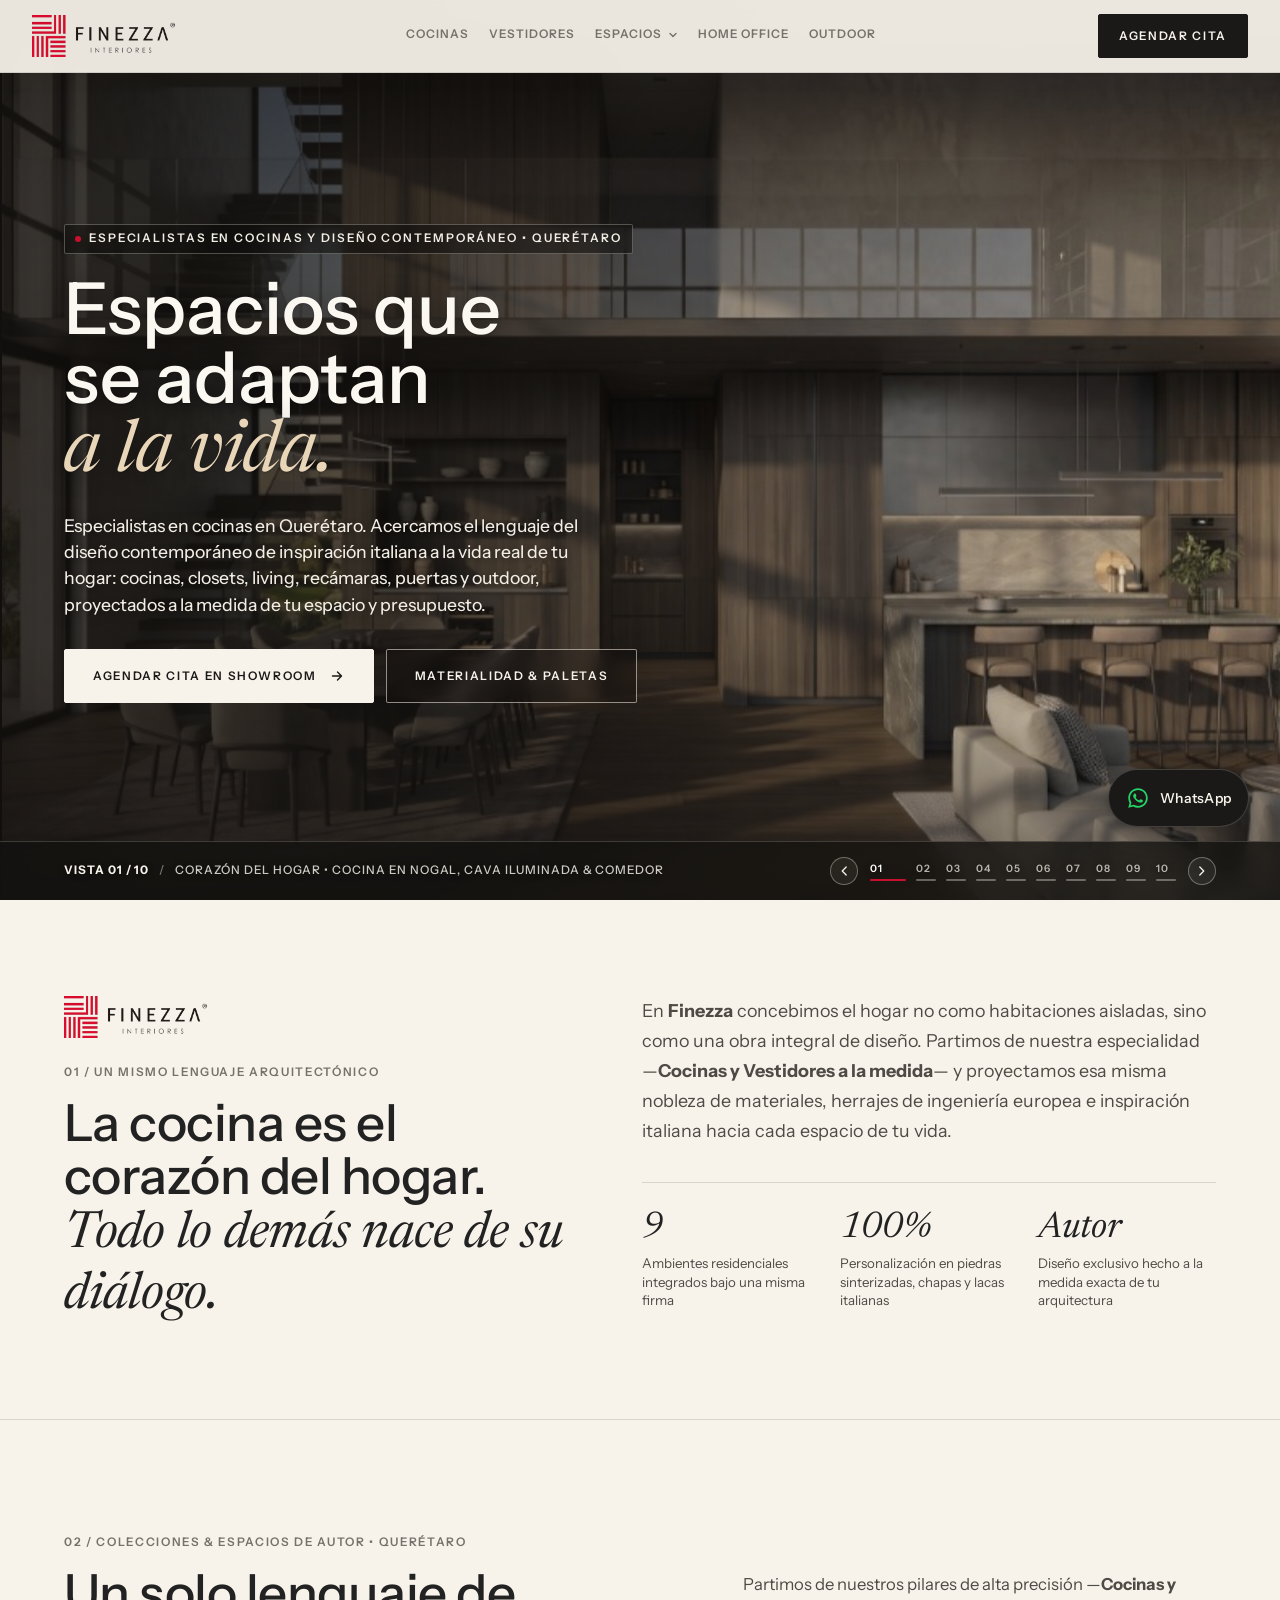
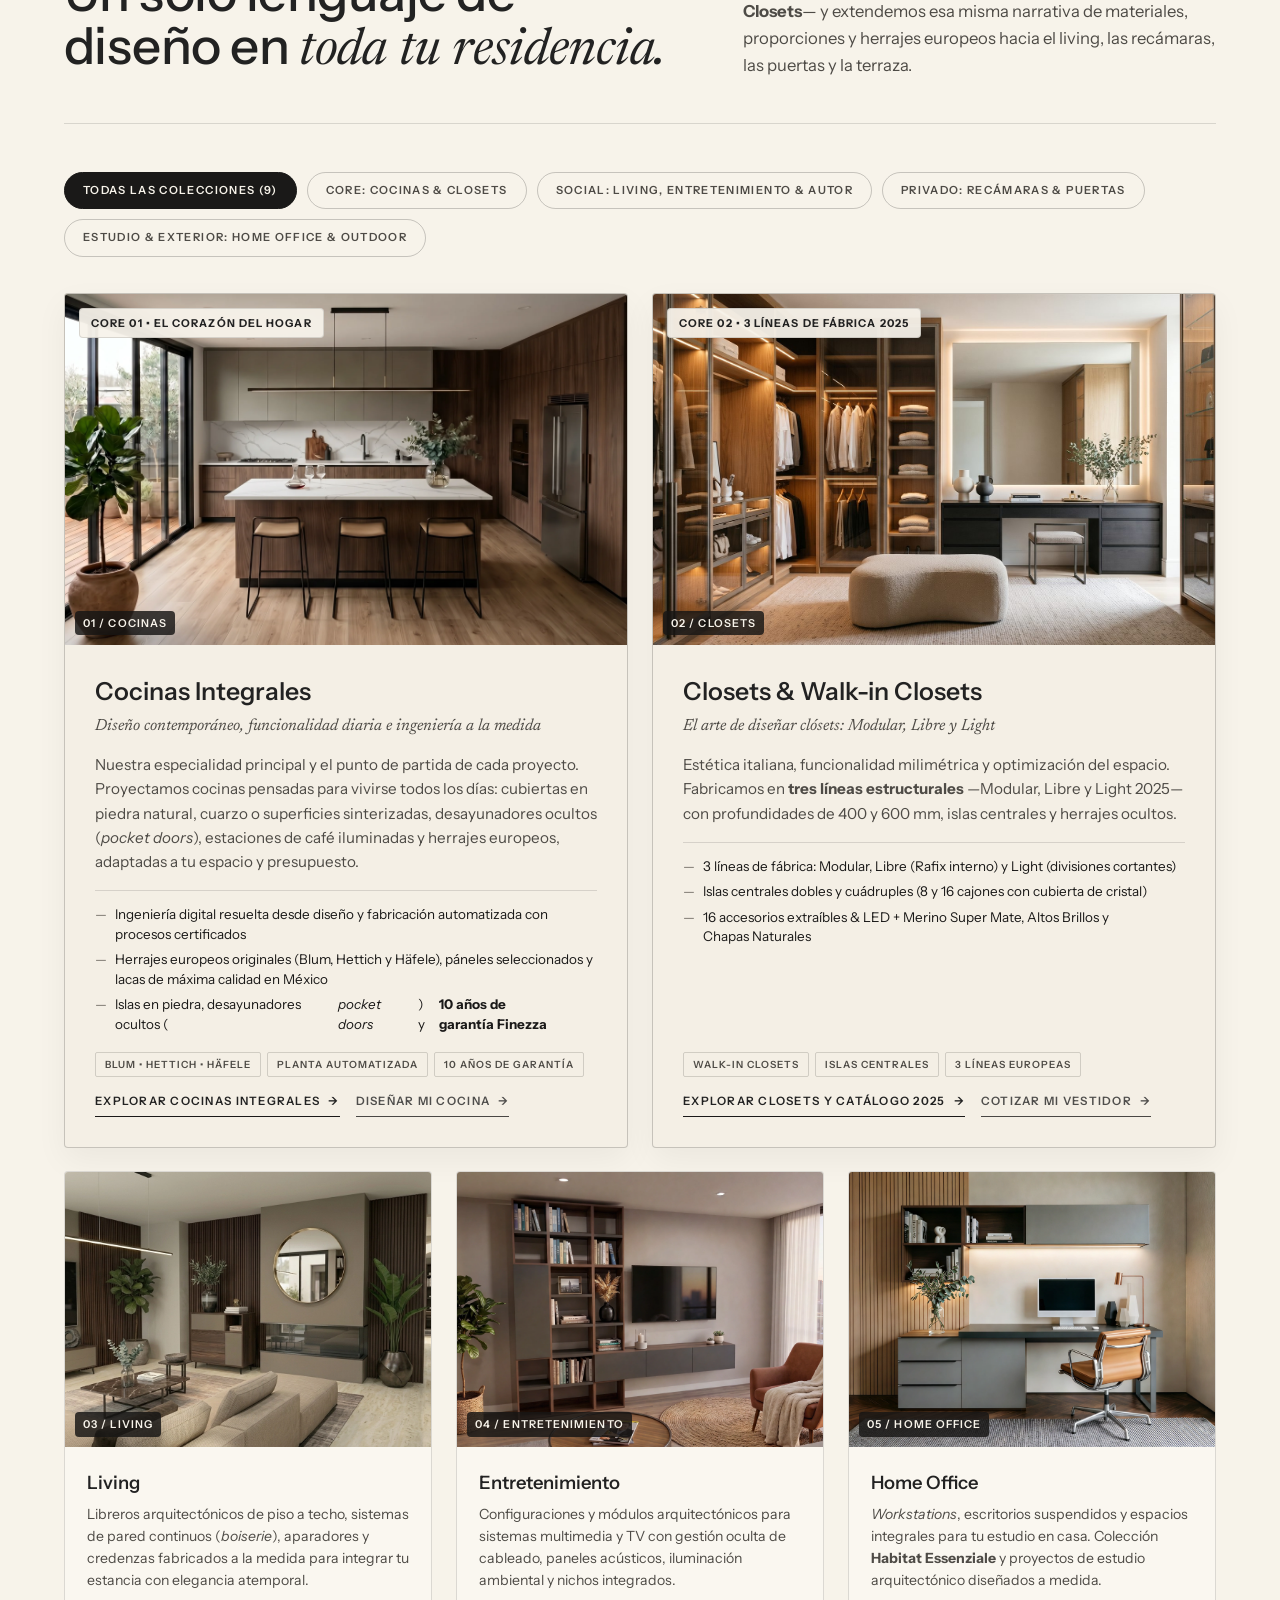
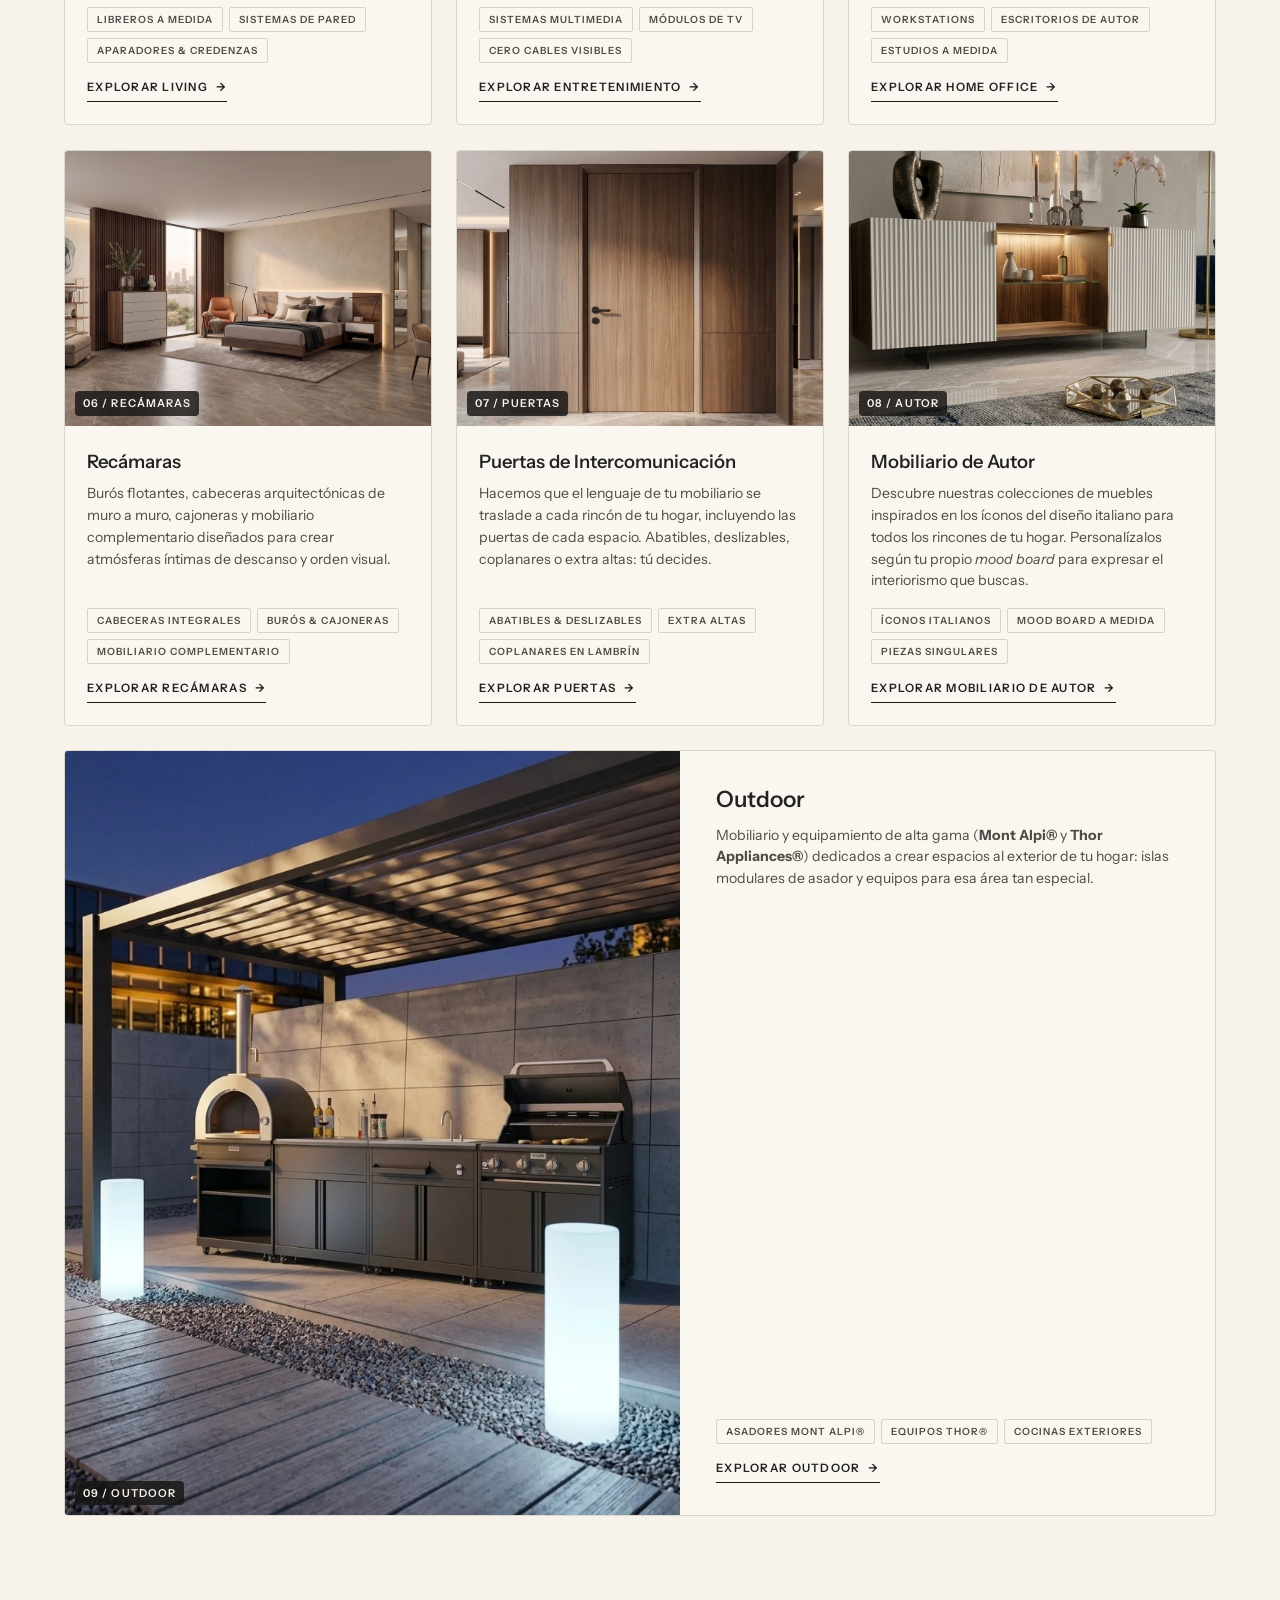
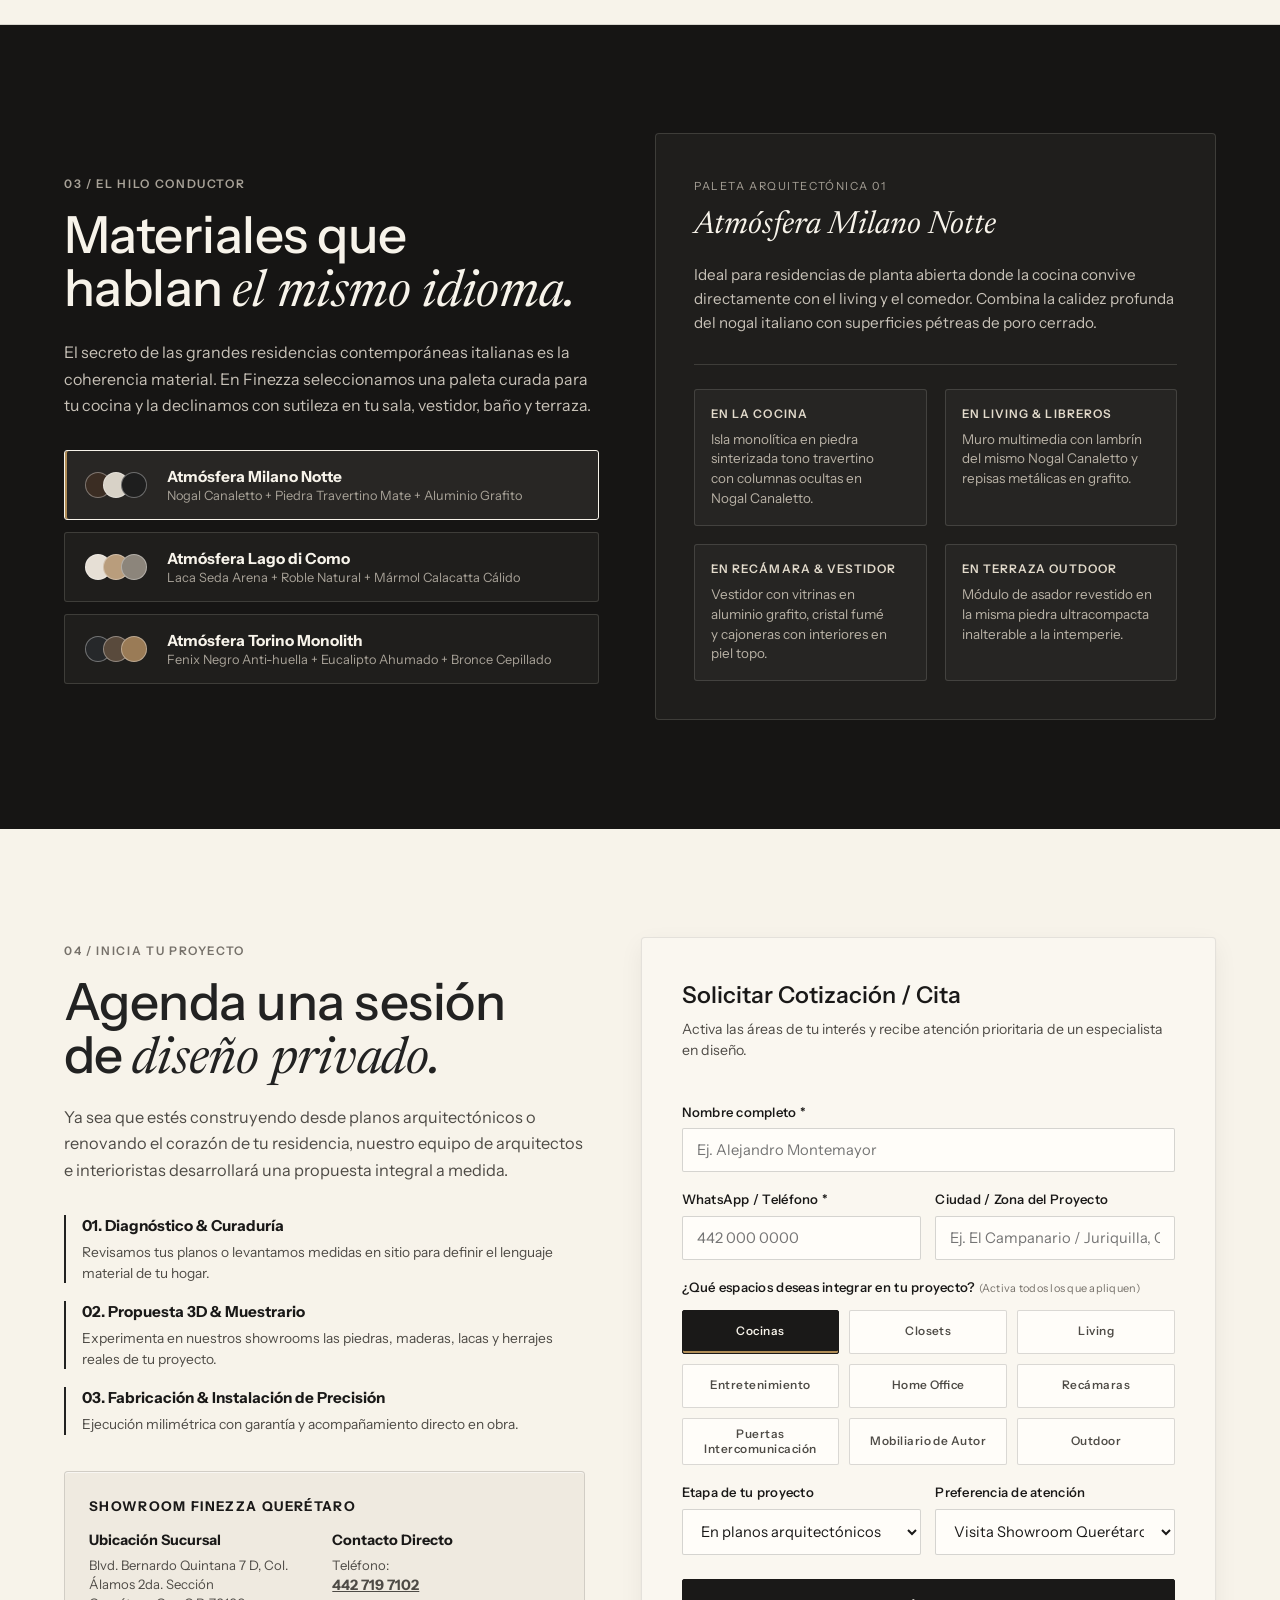
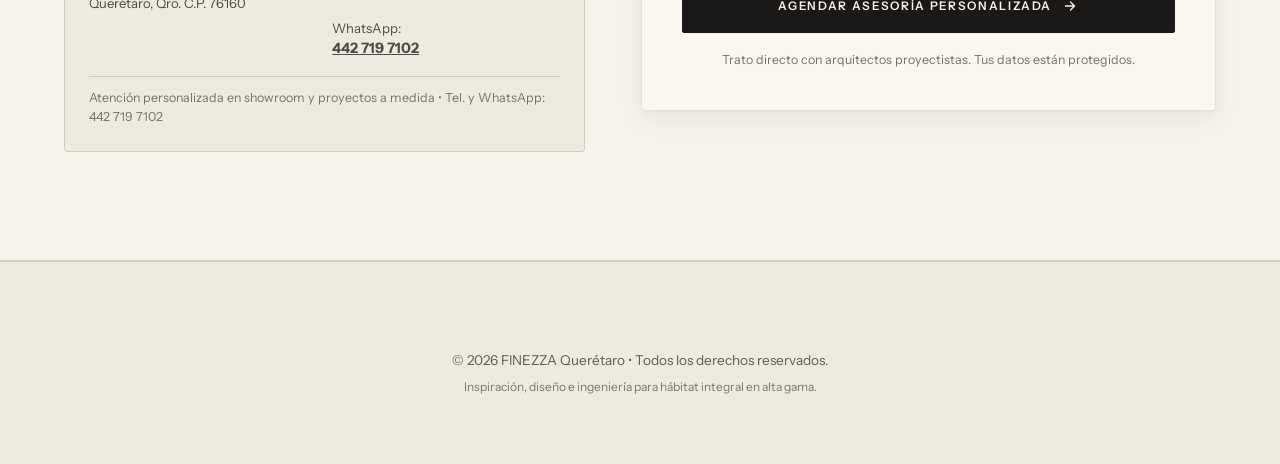
==== commit f7829a8c: "Combinación v2 + producción: 5 páginas nuevas, menú con submenú Espacios y hamburguesa, accesorios S" ====
--- a/index.html
+++ b/index.html
@@ -1,807 +1,864 @@
-<!DOCTYPE html>
-<html lang="es">
-<head>
-  <meta charset="UTF-8">
-  <meta name="viewport" content="width=device-width, initial-scale=1.0">
-  <title>FINEZZA — Especialistas en Cocinas &amp; Mobiliario Contempor&aacute;neo | Quer&eacute;taro</title>
-  <meta name="description" content="Finezza Quer&eacute;taro: Especialistas en cocinas integrales. Acercamos el dise&ntilde;o contempor&aacute;neo de inspiraci&oacute;n italiana a todo tu hogar: closets, living, entretenimiento, rec&aacute;mara, home office y outdoor.">
-  
-  <!-- Favicon e Imágenes Principales Pre-cargadas -->
-  <link rel="icon" type="image/png" href="assets/favicon-finezza.png">
-  <link rel="preload" as="image" href="assets/portada-finezza.jpg" fetchpriority="high">
-  <link rel="preload" as="image" href="assets/logo-finezza.png" fetchpriority="high">
-
-  <!-- Fuentes especificadas en el Hero y Editorial -->
-  <link rel="preconnect" href="https://fonts.googleapis.com">
-  <link rel="preconnect" href="https://fonts.gstatic.com" crossorigin>
-  <link rel="stylesheet" href="https://fonts.googleapis.com/css2?family=Instrument+Sans:ital,wdth,wght@0,75..100,400..700&display=swap">
-  <link rel="stylesheet" href="https://fonts.googleapis.com/css2?family=Newsreader:ital,opsz,wght@0,6..72,300..500;1,6..72,300..400&display=swap">
-  
-  <link rel="stylesheet" href="styles.css">
-</head>
-<body>
-
-  <!-- ==========================================================================
-       SECCIÓN HERO (Secuencia Cinematográfica de Portada Finezza & Logotipo Oficial)
-       ========================================================================== -->
-  <section class="hero" id="inicio" aria-label="Bienvenida Finezza — Recorrido Arquitectónico">
-    <!-- Escenario multicapa con las 10 perspectivas y detalles del proyecto en orden aleatorio -->
-    <div class="hero-stage" id="heroStage" aria-live="off">
-      <div class="hero-slide is-active" data-motion="zoom-in" data-type="wide" data-label="PERSPECTIVA INTEGRAL &bull; COCINA EN ISLA DE MÁRMOL, LIBRERO DOBLE ALTURA &amp; LIVING">
-        <img 
-          class="hero-cover" 
-          src="assets/portada-finezza.jpg" 
-          alt="Cocina integral en nogal e isla monolítica de mármol integrada con librero de doble altura y living"
-          width="1024"
-          height="571"
-          fetchpriority="high"
-          decoding="async">
-      </div>
-      <div class="hero-slide" data-motion="pan-right" data-type="detail" data-label="DETALLE DE AUTOR &bull; CORTE A 45° EN ISLA MONOLÍTICA DE PIEDRA NATURAL">
-        <img 
-          class="hero-cover" 
-          src="assets/portada-detalle-marmol-isla.jpg" 
-          alt="Detalle macro de la isla de cocina en mármol natural con veta continua y bancos de piel"
-          width="1024"
-          height="571"
-          loading="eager"
-          decoding="async">
-      </div>
-      <div class="hero-slide" data-motion="pan-left" data-type="wide" data-label="GRAN APERTURA &bull; CONEXIÓN INTERIOR–EXTERIOR, TERRAZA &amp; CAMPO DE GOLF">
-        <img 
-          class="hero-cover" 
-          src="assets/portada-03-arquitectura-terraza.jpg" 
-          alt="Gran apertura arquitectónica que conecta escalera, cocina, estancia de doble altura y terraza exterior"
-          width="1024"
-          height="571"
-          loading="eager"
-          decoding="async">
-      </div>
-      <div class="hero-slide" data-motion="zoom-out" data-type="detail" data-label="ATMÓSFERA ÍNTIMA &bull; VITRINAS EN CRISTAL FUMÉ, CHIMENEA &amp; LUZ NATURAL">
-        <img 
-          class="hero-cover" 
-          src="assets/portada-chimenea-vitrinas-living.jpg" 
-          alt="Vista desde el living hacia la chimenea integrada y vitrinas iluminadas con luz natural"
-          width="1024"
-          height="571"
-          loading="lazy"
-          decoding="async">
-      </div>
-      <div class="hero-slide" data-motion="pan-down" data-type="wide" data-label="CONTINUIDAD ARQUITECTÓNICA &bull; COCINA, BOISERIE Y PASILLO CON PUERTAS OCULTAS">
-        <img 
-          class="hero-cover" 
-          src="assets/portada-06-cocina-boiserie.jpg" 
-          alt="Elevación arquitectónica de cocina en nogal, lambrines continuos de muro a muro y pasillo con puertas coplanares ocultas"
-          width="1024"
-          height="571"
-          loading="lazy"
-          decoding="async">
-      </div>
-      <div class="hero-slide" data-motion="zoom-in" data-type="detail" data-label="ACABADOS SENSORIALES &bull; TEXTURAS PÉTREAS, SALA DE ESTAR Y HOGAR ENCENDIDO">
-        <img 
-          class="hero-cover" 
-          src="assets/portada-detalle-mesa-chimenea.jpg" 
-          alt="Primer plano de mesa en piedra natural con chimenea encendida y cocina Finezza al fondo"
-          width="1024"
-          height="571"
-          loading="lazy"
-          decoding="async">
-      </div>
-      <div class="hero-slide" data-motion="pan-right" data-type="wide" data-label="CORAZÓN DEL HOGAR &bull; COCINA EN NOGAL, CAVA ILUMINADA &amp; COMEDOR">
-        <img 
-          class="hero-cover" 
-          src="assets/portada-04-cocina-comedor.jpg" 
-          alt="Cocina de autor Finezza con isla desayunador, cava iluminada en nicho de nogal, comedor y escalera suspendida"
-          width="1024"
-          height="571"
-          loading="lazy"
-          decoding="async">
-      </div>
-      <div class="hero-slide" data-motion="pan-up" data-type="wide" data-label="SIMETRÍA ITALIANA &bull; ESTANCIA DE DOBLE ALTURA, VENTANAL RETICULAR &amp; COCINA">
-        <img 
-          class="hero-cover" 
-          src="assets/portada-panoramica-invertida.jpg" 
-          alt="Vista simétrica de la estancia de doble altura, librero monumental y cocina abierta"
-          width="1024"
-          height="571"
-          loading="lazy"
-          decoding="async">
-      </div>
-      <div class="hero-slide" data-motion="pan-down" data-type="wide" data-label="DOBLE ALTURA &bull; VISTA DESDE MEZZANINE HACIA ISLA MONOLÍTICA Y LIBRERO">
-        <img 
-          class="hero-cover" 
-          src="assets/portada-05-doble-altura.jpg" 
-          alt="Vista desde el mezzanine superior hacia la isla de cocina en piedra natural, librero monumental con chimenea y ventanal"
-          width="1024"
-          height="571"
-          loading="lazy"
-          decoding="async">
-      </div>
-      <div class="hero-slide" data-motion="zoom-out" data-type="wide" data-label="LUZ DE ATARDECER &bull; DIÁLOGO CÁLIDO ENTRE EBANISTERÍA ITALIANA Y ESTANCIA">
-        <img 
-          class="hero-cover" 
-          src="assets/portada-02-estancia.jpg" 
-          alt="Atmósfera cálida de atardecer sobre la cocina de autor, librero iluminado y sala residencial"
-          width="1024"
-          height="571"
-          loading="lazy"
-          decoding="async">
-      </div>
-    </div>
-
-   <!-- Header superior dentro del Hero (Logotipo Oficial Finezza y las 9 Categorías) -->
-    <header class="hero-header">
-      <a href="#inicio" class="section-brand" aria-label="FINEZZA Quer&eacute;taro &mdash; Dise&ntilde;o Moderno Italiano &amp; Mobiliario Integral">
-        <img 
-          src="assets/logo-finezza.png" 
-          alt="FINEZZA Quer&eacute;taro &mdash; Dise&ntilde;o Moderno Italiano" 
-          class="brand-logo"
-          width="240"
-          height="67">
-      </a>
-
-      <nav class="section-nav" aria-label="Categor&iacute;as principales Finezza">
-        <a href="cocinas.html">Cocinas</a>
-        <a href="vestidores.html">Closets</a>
-        <a href="living.html">Living</a>
-        <a href="entretenimiento.html">Entretenimiento</a>
-        <a href="home-office.html">Home Office</a>
-        <a href="recamaras.html">Rec&aacute;maras</a>
-        <a href="puertas.html">Puertas Intercomunicaci&oacute;n</a>
-        <a href="mobiliario-autor.html">Mobiliario de Autor</a>
-        <a href="outdoor.html">Outdoor</a>
-      </nav>
-
-      <div class="header-actions">
-        <button type="button" class="demo-switcher" id="toggleCoverView" title="Alternar vista despejada de la secuencia de portada">
-          <span id="coverViewLabel">Ver Portada</span>
-        </button>
-        <a href="#cotizar" class="header-cta-link">Agendar Cita</a>
-        <button type="button" class="mobile-menu-btn" id="mobileMenuBtn" aria-label="Abrir men&uacute; de navegaci&oacute;n" aria-expanded="false" aria-controls="mobileMenuDrawer">
-          <span></span>
-          <span></span>
-          <span></span>
-        </button>
-      </div>
-    </header>
-
-    <!-- Menú desplegable para móvil y tablet -->
-    <nav class="mobile-menu-drawer" id="mobileMenuDrawer" aria-label="Men&uacute; m&oacute;vil Finezza" hidden>
-      <div class="mobile-menu-inner">
-        <span class="mobile-menu-label">Colecciones Core</span>
-        <div class="mobile-menu-core">
-          <a href="cocinas.html">Cocinas Integrales</a>
-          <a href="vestidores.html">Closets &amp; Vestidores</a>
-        </div>
-        <span class="mobile-menu-label">Otros Espacios</span>
-        <div class="mobile-menu-grid">
-          <a href="living.html">Living</a>
-          <a href="entretenimiento.html">Entretenimiento</a>
-          <a href="home-office.html">Home Office</a>
-          <a href="recamaras.html">Rec&aacute;maras</a>
-          <a href="puertas.html">Puertas</a>
-          <a href="mobiliario-autor.html">Mobiliario de Autor</a>
-          <a href="outdoor.html">Outdoor</a>
-          <a href="#materialidad">Materialidad</a>
-        </div>
-        <a href="#cotizar" class="mobile-menu-cta">Agendar Cita en Showroom &rarr;</a>
-      </div>
-    </nav>
-
-    <!-- Composición: bloque editorial alineado a la izquierda, tercio izquierdo, max 600px -->
-    <div class="hero-editorial">
-      <div class="hero-tag reveal-item" style="--delay: 0.05s;">
-        <span class="tag-dot"></span>
-        <span id="heroEyebrow">ESPECIALISTAS EN COCINAS Y DISE&Ntilde;O CONTEMPOR&Aacute;NEO &bull; QUER&Eacute;TARO</span>
-      </div>
-
-      <h1 class="section-title reveal-item" style="--delay: 0.16s;" id="heroTitle">
-        Espacios que se adaptan<br>
-        <em>a la vida.</em>
-      </h1>
-
-      <p class="section-copy reveal-item" style="--delay: 0.28s;" id="heroCopy">
-        Especialistas en cocinas en Quer&eacute;taro. Acercamos el lenguaje del dise&ntilde;o contempor&aacute;neo de inspiraci&oacute;n italiana a la vida real de tu hogar: cocinas, closets, living, rec&aacute;maras, puertas y outdoor, proyectados a la medida de tu espacio y presupuesto.
-      </p>
-
-      <div class="hero-actions reveal-item" style="--delay: 0.40s;">
-        <a href="#cotizar" class="hero-btn" id="heroBtn">
-          <span id="heroBtnText">Agendar Cita en Showroom</span>
-          <svg width="16" height="16" viewBox="0 0 16 16" fill="none" aria-hidden="true">
-            <path d="M3.5 8H12.5M12.5 8L8.5 4M12.5 8L8.5 12" stroke="currentColor" stroke-width="1.4" stroke-linecap="round" stroke-linejoin="round"/>
-          </svg>
-        </a>
-        <a href="#materialidad" class="hero-btn-secondary">Materialidad &amp; Paletas</a>
-      </div>
-    </div>
-
-    <!-- Pie del Hero: Navegador Cinematográfico de las 10 Vistas del Proyecto (Orden Aleatorio) -->
-    <footer class="hero-footer reveal-item" style="--delay: 0.52s;">
-      <div class="hero-footer-left">
-        <span class="scene-counter" id="heroFooterCode">VISTA 01 / 10</span>
-        <span class="footer-divider">/</span>
-        <span class="scene-caption" id="heroFooterLabel">PERSPECTIVA INTEGRAL &bull; COCINA EN ISLA DE MÁRMOL, LIBRERO DOBLE ALTURA &amp; LIVING</span>
-      </div>
-
-      <div class="hero-scene-controls" aria-label="Selector de vistas del proyecto en portada">
-        <button type="button" class="scene-arrow" id="prevSceneBtn" aria-label="Vista anterior del proyecto" title="Vista anterior">
-          <svg width="14" height="14" viewBox="0 0 16 16" fill="none" aria-hidden="true">
-            <path d="M10.5 3.5L6 8L10.5 12.5" stroke="currentColor" stroke-width="1.5" stroke-linecap="round" stroke-linejoin="round"/>
-          </svg>
-        </button>
-
-        <div class="scene-dots" role="tablist" aria-label="Vistas del proyecto">
-          <button type="button" class="scene-dot is-active" data-scene="0" role="tab" aria-selected="true" title="Vista 01">
-            <span class="scene-dot-num">01</span>
-            <span class="scene-dot-bar"><span class="scene-dot-fill"></span></span>
-          </button>
-          <button type="button" class="scene-dot" data-scene="1" role="tab" aria-selected="false" title="Vista 02">
-            <span class="scene-dot-num">02</span>
-            <span class="scene-dot-bar"><span class="scene-dot-fill"></span></span>
-          </button>
-          <button type="button" class="scene-dot" data-scene="2" role="tab" aria-selected="false" title="Vista 03">
-            <span class="scene-dot-num">03</span>
-            <span class="scene-dot-bar"><span class="scene-dot-fill"></span></span>
-          </button>
-          <button type="button" class="scene-dot" data-scene="3" role="tab" aria-selected="false" title="Vista 04">
-            <span class="scene-dot-num">04</span>
-            <span class="scene-dot-bar"><span class="scene-dot-fill"></span></span>
-          </button>
-          <button type="button" class="scene-dot" data-scene="4" role="tab" aria-selected="false" title="Vista 05">
-            <span class="scene-dot-num">05</span>
-            <span class="scene-dot-bar"><span class="scene-dot-fill"></span></span>
-          </button>
-          <button type="button" class="scene-dot" data-scene="5" role="tab" aria-selected="false" title="Vista 06">
-            <span class="scene-dot-num">06</span>
-            <span class="scene-dot-bar"><span class="scene-dot-fill"></span></span>
-          </button>
-          <button type="button" class="scene-dot" data-scene="6" role="tab" aria-selected="false" title="Vista 07">
-            <span class="scene-dot-num">07</span>
-            <span class="scene-dot-bar"><span class="scene-dot-fill"></span></span>
-          </button>
-          <button type="button" class="scene-dot" data-scene="7" role="tab" aria-selected="false" title="Vista 08">
-            <span class="scene-dot-num">08</span>
-            <span class="scene-dot-bar"><span class="scene-dot-fill"></span></span>
-          </button>
-          <button type="button" class="scene-dot" data-scene="8" role="tab" aria-selected="false" title="Vista 09">
-            <span class="scene-dot-num">09</span>
-            <span class="scene-dot-bar"><span class="scene-dot-fill"></span></span>
-          </button>
-          <button type="button" class="scene-dot" data-scene="9" role="tab" aria-selected="false" title="Vista 10">
-            <span class="scene-dot-num">10</span>
-            <span class="scene-dot-bar"><span class="scene-dot-fill"></span></span>
-          </button>
-        </div>
-
-        <button type="button" class="scene-arrow" id="nextSceneBtn" aria-label="Siguiente vista del proyecto" title="Siguiente vista">
-          <svg width="14" height="14" viewBox="0 0 16 16" fill="none" aria-hidden="true">
-            <path d="M5.5 3.5L10 8L5.5 12.5" stroke="currentColor" stroke-width="1.5" stroke-linecap="round" stroke-linejoin="round"/>
-          </svg>
-        </button>
-      </div>
-    </footer>
-  </section>
-
-  <!-- ==========================================================================
-       CINTILLO DE POSICIONAMIENTO / MANIFIESTO RÁPIDO PARA CAMPAÑAS
-       ========================================================================== -->
-  <section class="manifesto-strip" id="filosofia">
-    <div class="container">
-      <div class="manifesto-grid">
-        <div class="manifesto-lead">
-          <img 
-            src="assets/logo-finezza.png" 
-            alt="FINEZZA Querétaro — Diseño Moderno Italiano &amp; Mobiliario Integral" 
-            class="manifesto-brand-logo"
-            width="180"
-            height="50"
-            loading="lazy">
-          <span class="eyebrow">01 / UN MISMO LENGUAJE ARQUITECTÓNICO</span>
-          <h2 class="editorial-h2">
-            La cocina es el corazón del hogar.<br>
-            <em>Todo lo demás nace de su diálogo.</em>
-          </h2>
-        </div>
-        <div class="manifesto-body">
-          <p>
-            En <strong>Finezza</strong> concebimos el hogar no como habitaciones aisladas, sino como una obra integral de dise&ntilde;o. Partimos de nuestra especialidad &mdash;<strong>Cocinas y Vestidores a la medida</strong>&mdash; y proyectamos esa misma nobleza de materiales, herrajes de ingenier&iacute;a europea e inspiraci&oacute;n italiana hacia cada espacio de tu vida.
-          </p>
-          <div class="manifesto-stats">
-            <div class="stat-item">
-              <span class="stat-num">9</span>
-              <span class="stat-desc">Ambientes residenciales integrados bajo una misma firma</span>
-            </div>
-            <div class="stat-item">
-              <span class="stat-num">100%</span>
-              <span class="stat-desc">Personalización en piedras sinterizadas, chapas y lacas italianas</span>
-            </div>
-            <div class="stat-item">
-              <span class="stat-num">Autor</span>
-              <span class="stat-desc">Diseño exclusivo hecho a la medida exacta de tu arquitectura</span>
-            </div>
-          </div>
-        </div>
-      </div>
-    </div>
-  </section>
-
-  <!-- ==========================================================================
-       ECOSISTEMA INTEGRAL FINEZZA (LAS 9 COLECCIONES CON COCINAS Y CLOSETS DESTACADOS)
-       ========================================================================== -->
-  <section class="ecosystem-section" id="colecciones">
-    <div class="container">
-      <div class="section-header-row">
-        <div>
-          <span class="eyebrow">02 / COLECCIONES &amp; ESPACIOS DE AUTOR &bull; QUER&Eacute;TARO</span>
-          <h2 class="editorial-h2">Un solo lenguaje de dise&ntilde;o en <em>toda tu residencia.</em></h2>
-        </div>
-        <p class="section-intro-copy">
-          Partimos de nuestros pilares de alta precisi&oacute;n &mdash;<strong>Cocinas y Closets</strong>&mdash; y extendemos esa misma narrativa de materiales, proporciones y herrajes europeos hacia el living, las rec&aacute;maras, las puertas y la terraza.
-        </p>
-      </div>
-
-      <!-- Filtros interactivos de las 9 colecciones -->
-      <div class="ecosystem-tabs" role="tablist" aria-label="Filtrar colecciones y espacios Finezza">
-        <button class="eco-tab active" role="tab" aria-selected="true" data-filter="all">Todas las Colecciones (9)</button>
-        <button class="eco-tab" role="tab" aria-selected="false" data-filter="core">Core: Cocinas &amp; Closets</button>
-        <button class="eco-tab" role="tab" aria-selected="false" data-filter="social">Social: Living, Entretenimiento &amp; Autor</button>
-        <button class="eco-tab" role="tab" aria-selected="false" data-filter="privado">Privado: Rec&aacute;maras &amp; Puertas</button>
-        <button class="eco-tab" role="tab" aria-selected="false" data-filter="funcional">Estudio &amp; Exterior: Home Office &amp; Outdoor</button>
-      </div>
-
-      <div class="ecosystem-grid" id="ecosystemGrid">
-
-        <!-- 01. Cocinas (DESTACADA CORE) -->
-        <article class="eco-card eco-card--featured" data-category="core">
-          <a href="cocinas.html" class="eco-img-wrap" style="display:block;">
-            <img src="Fotos_Cocinas/portada_cocinas_2.webp" alt="Cocina integral contempor&aacute;nea Finezza en nogal con isla en piedra veteada, alacenas mate sin jaladera y torre de hornos integrada" width="2752" height="1536" loading="lazy">
-            <span class="eco-core-pill">CORE 01 &bull; EL CORAZ&Oacute;N DEL HOGAR</span>
-            <span class="eco-num">01 / COCINAS</span>
-          </a>
-          <div class="eco-body">
-            <div class="eco-featured-head">
-              <h3>Cocinas Integrales</h3>
-              <span class="eco-featured-sub">Dise&ntilde;o contempor&aacute;neo, funcionalidad diaria e ingenier&iacute;a a la medida</span>
-            </div>
-            <p>Nuestra especialidad principal y el punto de partida de cada proyecto. Proyectamos cocinas pensadas para vivirse todos los d&iacute;as: cubiertas en piedra natural, cuarzo o superficies sinterizadas, desayunadores ocultos (<em>pocket doors</em>), estaciones de caf&eacute; iluminadas y herrajes europeos, adaptadas a tu espacio y presupuesto.</p>
-            <ul class="eco-featured-list">
-              <li>Ingenier&iacute;a digital resuelta desde dise&ntilde;o y fabricaci&oacute;n automatizada con procesos certificados</li>
-              <li>Herrajes europeos originales (Blum, Hettich y H&auml;fele), p&aacute;neles seleccionados y lacas de m&aacute;xima calidad en M&eacute;xico</li>
-              <li>Islas en piedra, desayunadores ocultos (<em>pocket doors</em>) y <strong>10 a&ntilde;os de garant&iacute;a Finezza</strong></li>
-            </ul>
-            <div class="eco-tags">
-              <span>Blum &bull; Hettich &bull; H&auml;fele</span>
-              <span>Planta Automatizada</span>
-              <span>10 A&ntilde;os de Garant&iacute;a</span>
-            </div>
-            <div class="eco-card-actions">
-              <a href="cocinas.html" class="link-arrow">Explorar Cocinas Integrales <span>&rarr;</span></a>
-              <a href="#cotizar" class="link-arrow link-arrow--subtle" data-space="Cocinas">Dise&ntilde;ar mi cocina <span>&rarr;</span></a>
-            </div>
-          </div>
-        </article>
-
-        <!-- 02. Closets & Vestidores (DESTACADA CORE) -->
-        <article class="eco-card eco-card--featured" data-category="core">
-          <a href="vestidores.html" class="eco-img-wrap" style="display:block;">
-            <img src="assets/portada-vestidores-finezza.jpg" alt="Closets, Vestidores y Walk-in Closets Finezza con vitrinas iluminadas e isla central" loading="lazy">
-            <span class="eco-core-pill">CORE 02 &bull; 3 L&Iacute;NEAS DE F&Aacute;BRICA 2025</span>
-            <span class="eco-num">02 / CLOSETS</span>
-          </a>
-          <div class="eco-body">
-            <div class="eco-featured-head">
-              <h3>Closets &amp; Walk-in Closets</h3>
-              <span class="eco-featured-sub">El arte de dise&ntilde;ar cl&oacute;sets: Modular, Libre y Light</span>
-            </div>
-            <p>Est&eacute;tica italiana, funcionalidad milim&eacute;trica y optimizaci&oacute;n del espacio. Fabricamos en <strong>tres l&iacute;neas estructurales</strong> &mdash;Modular, Libre y Light 2025&mdash; con profundidades de 400 y 600 mm, islas centrales y herrajes ocultos.</p>
-            <ul class="eco-featured-list">
-              <li>3 l&iacute;neas de f&aacute;brica: Modular, Libre (Rafix interno) y Light (divisiones cortantes)</li>
-              <li>Islas centrales dobles y cu&aacute;druples (8 y 16 cajones con cubierta de cristal)</li>
-              <li>16 accesorios extra&iacute;bles &amp; LED + Merino Super Mate, Altos Brillos y Chapas Naturales</li>
-            </ul>
-            <div class="eco-tags">
-              <span>Walk-in Closets</span>
-              <span>Islas Centrales</span>
-              <span>3 L&iacute;neas Europeas</span>
-            </div>
-            <div class="eco-card-actions">
-              <a href="vestidores.html" class="link-arrow">Explorar Closets y Cat&aacute;logo 2025 <span>&rarr;</span></a>
-              <a href="#cotizar" class="link-arrow link-arrow--subtle" data-space="Closets y Vestidores">Cotizar mi vestidor <span>&rarr;</span></a>
-            </div>
-          </div>
-        </article>
-
-        <!-- 03. Living -->
-        <article class="eco-card" data-category="social">
-          <a href="living.html" class="eco-img-wrap" style="display:block;">
-            <img src="assets/portada-living.webp" alt="Libreros, Sistemas de Pared, Aparadores y Credenzas para Living Finezza" loading="lazy">
-            <span class="eco-num">03 / LIVING</span>
-          </a>
-          <div class="eco-body">
-            <h3>Living</h3>
-            <p>Libreros arquitect&oacute;nicos de piso a techo, sistemas de pared continuos (<em>boiserie</em>), aparadores y credenzas fabricados a la medida para integrar tu estancia con elegancia atemporal.</p>
-            <div class="eco-tags">
-              <span>Libreros a Medida</span>
-              <span>Sistemas de Pared</span>
-              <span>Aparadores &amp; Credenzas</span>
-            </div>
-            <div class="eco-card-actions">
-              <a href="living.html" class="link-arrow">Explorar Living <span>&rarr;</span></a>
-            </div>
-          </div>
-        </article>
-
-        <!-- 04. Entretenimiento -->
-        <article class="eco-card" data-category="social">
-          <a href="entretenimiento.html" class="eco-img-wrap" style="display:block;">
-            <img src="assets/portada-entretenimiento.webp" alt="Configuraciones y M&oacute;dulos para Sistemas Multimedia y TV" loading="lazy">
-            <span class="eco-num">04 / ENTRETENIMIENTO</span>
-          </a>
-          <div class="eco-body">
-            <h3>Entretenimiento</h3>
-            <p>Configuraciones y m&oacute;dulos arquitect&oacute;nicos para sistemas multimedia y TV con gesti&oacute;n oculta de cableado, paneles ac&uacute;sticos, iluminaci&oacute;n ambiental y nichos integrados.</p>
-            <div class="eco-tags">
-              <span>Sistemas Multimedia</span>
-              <span>M&oacute;dulos de TV</span>
-              <span>Cero Cables Visibles</span>
-            </div>
-            <div class="eco-card-actions">
-              <a href="entretenimiento.html" class="link-arrow">Explorar Entretenimiento <span>&rarr;</span></a>
-            </div>
-          </div>
-        </article>
-
-        <!-- 05. Home Office -->
-        <article class="eco-card" data-category="funcional">
-          <a href="home-office.html" class="eco-img-wrap" style="display:block;">
-            <img src="assets/home-office/home-office-principal.webp" alt="Workstations, Escritorios y Espacios Integrales para Home Office" loading="lazy">
-            <span class="eco-num">05 / HOME OFFICE</span>
-          </a>
-          <div class="eco-body">
-            <h3>Home Office</h3>
-            <p><em>Workstations</em>, escritorios suspendidos y espacios integrales para tu estudio en casa. Colecci&oacute;n <strong>Habitat Essenziale</strong> y proyectos de estudio arquitect&oacute;nico dise&ntilde;ados a medida.</p>
-            <div class="eco-tags">
-              <span>Workstations</span>
-              <span>Escritorios de Autor</span>
-              <span>Estudios a Medida</span>
-            </div>
-            <div class="eco-card-actions">
-              <a href="home-office.html" class="link-arrow">Explorar Home Office <span>&rarr;</span></a>
-            </div>
-          </div>
-        </article>
-
-        <!-- 06. Recámaras -->
-        <article class="eco-card" data-category="privado">
-          <a href="recamaras.html" class="eco-img-wrap" style="display:block;">
-            <img src="assets/portada-recamara.webp" alt="Bur&oacute;s, Cabeceras, Cajoneras y Mobiliario para Rec&aacute;maras" loading="lazy" style="object-position: center 45%;">
-            <span class="eco-num">06 / REC&Aacute;MARAS</span>
-          </a>
-          <div class="eco-body">
-            <h3>Rec&aacute;maras</h3>
-            <p>Bur&oacute;s flotantes, cabeceras arquitect&oacute;nicas de muro a muro, cajoneras y mobiliario complementario dise&ntilde;ados para crear atm&oacute;sferas &iacute;ntimas de descanso y orden visual.</p>
-            <div class="eco-tags">
-              <span>Cabeceras Integrales</span>
-              <span>Bur&oacute;s &amp; Cajoneras</span>
-              <span>Mobiliario Complementario</span>
-            </div>
-            <div class="eco-card-actions">
-              <a href="recamaras.html" class="link-arrow">Explorar Rec&aacute;maras <span>&rarr;</span></a>
-            </div>
-          </div>
-        </article>
-
-        <!-- 07. Puertas Intercomunicación -->
-        <article class="eco-card" data-category="privado">
-          <a href="puertas.html" class="eco-img-wrap" style="display:block;">
-            <img src="assets/portada-puertas.webp" alt="Puertas de Intercomunicaci&oacute;n Abatibles, Deslizables y Extra Altas" loading="lazy" style="object-position: center 35%;">
-            <span class="eco-num">07 / PUERTAS</span>
-          </a>
-          <div class="eco-body">
-            <h3>Puertas de Intercomunicaci&oacute;n</h3>
-            <p>Hacemos que el lenguaje de tu mobiliario se traslade a cada rinc&oacute;n de tu hogar, incluyendo las puertas de cada espacio. Abatibles, deslizables, coplanares o extra altas: t&uacute; decides.</p>
-            <div class="eco-tags">
-              <span>Abatibles &amp; Deslizables</span>
-              <span>Extra Altas</span>
-              <span>Coplanares en Lambr&iacute;n</span>
-            </div>
-            <div class="eco-card-actions">
-              <a href="puertas.html" class="link-arrow">Explorar Puertas <span>&rarr;</span></a>
-            </div>
-          </div>
-        </article>
-
-        <!-- 08. Mobiliario de Autor -->
-        <article class="eco-card" data-category="social">
-          <a href="mobiliario-autor.html" class="eco-img-wrap" style="display:block;">
-            <img src="assets/portada-mobiliario-autor.webp" alt="Colecciones de Mobiliario de Autor Inspiradas en el Dise&ntilde;o Italiano" loading="lazy">
-            <span class="eco-num">08 / AUTOR</span>
-          </a>
-          <div class="eco-body">
-            <h3>Mobiliario de Autor</h3>
-            <p>Descubre nuestras colecciones de muebles inspirados en los &iacute;conos del dise&ntilde;o italiano para todos los rincones de tu hogar. Personal&iacute;zalos seg&uacute;n tu propio <em>mood board</em> para expresar el interiorismo que buscas.</p>
-            <div class="eco-tags">
-              <span>&Iacute;conos Italianos</span>
-              <span>Mood Board a Medida</span>
-              <span>Piezas Singulares</span>
-            </div>
-            <div class="eco-card-actions">
-              <a href="mobiliario-autor.html" class="link-arrow">Explorar Mobiliario de Autor <span>&rarr;</span></a>
-            </div>
-          </div>
-        </article>
-
-        <!-- 09. Outdoor -->
-        <article class="eco-card eco-card--wide" data-category="funcional">
-          <a href="outdoor.html" class="eco-img-wrap" style="display:block;">
-            <img src="assets/portada-outdoor-finezza.jpg" alt="Mobiliario y Equipos Outdoor de Alta Gama Mont Alpi y Thor" loading="lazy" style="object-position: center 58%;">
-            <span class="eco-num">09 / OUTDOOR</span>
-          </a>
-          <div class="eco-body">
-            <h3>Outdoor</h3>
-            <p>Mobiliario y equipamiento de alta gama (<strong>Mont Alpi&reg;</strong> y <strong>Thor Appliances&reg;</strong>) dedicados a crear espacios al exterior de tu hogar: islas modulares de asador y equipos para esa &aacute;rea tan especial.</p>
-            <div class="eco-tags">
-              <span>Asadores Mont Alpi&reg;</span>
-              <span>Equipos Thor&reg;</span>
-              <span>Cocinas Exteriores</span>
-            </div>
-            <div class="eco-card-actions">
-              <a href="outdoor.html" class="link-arrow">Explorar Outdoor <span>&rarr;</span></a>
-            </div>
-          </div>
-        </article>
-
-      </div>
-    </div>
-  </section>
-
-  <!-- ==========================================================================
-       EL HILO CONDUCTOR: MATERIALIDAD ITALIANA INTERACTIVA
-       ========================================================================== -->
-  <section class="materials-section" id="materialidad">
-    <div class="container">
-      <div class="materials-layout">
-        <div class="materials-info">
-          <span class="eyebrow">03 / EL HILO CONDUCTOR</span>
-          <h2 class="editorial-h2">Materiales que hablan <em>el mismo idioma.</em></h2>
-          <p class="materials-lead">
-            El secreto de las grandes residencias contemporáneas italianas es la coherencia material. En Finezza seleccionamos una paleta curada para tu cocina y la declinamos con sutileza en tu sala, vestidor, baño y terraza.
-          </p>
-
-          <div class="palette-selector" role="tablist" aria-label="Paletas de diseño Finezza">
-            <button class="palette-btn active" data-palette="milano" role="tab" aria-selected="true">
-              <span class="swatch-group">
-                <span class="swatch" style="background:#3b2d23;"></span>
-                <span class="swatch" style="background:#d8d2c7;"></span>
-                <span class="swatch" style="background:#1e1e1e;"></span>
-              </span>
-              <span class="palette-text">
-                <strong>Atmósfera Milano Notte</strong>
-                <small>Nogal Canaletto + Piedra Travertino Mate + Aluminio Grafito</small>
-              </span>
-            </button>
-
-            <button class="palette-btn" data-palette="como" role="tab" aria-selected="false">
-              <span class="swatch-group">
-                <span class="swatch" style="background:#e6dfd5;"></span>
-                <span class="swatch" style="background:#b99d7c;"></span>
-                <span class="swatch" style="background:#8c857b;"></span>
-              </span>
-              <span class="palette-text">
-                <strong>Atmósfera Lago di Como</strong>
-                <small>Laca Seda Arena + Roble Natural + Mármol Calacatta Cálido</small>
-              </span>
-            </button>
-
-            <button class="palette-btn" data-palette="torino" role="tab" aria-selected="false">
-              <span class="swatch-group">
-                <span class="swatch" style="background:#26282a;"></span>
-                <span class="swatch" style="background:#594a3c;"></span>
-                <span class="swatch" style="background:#9a7b56;"></span>
-              </span>
-              <span class="palette-text">
-                <strong>Atmósfera Torino Monolith</strong>
-                <small>Fenix Negro Anti-huella + Eucalipto Ahumado + Bronce Cepillado</small>
-              </span>
-            </button>
-          </div>
-        </div>
-
-        <div class="materials-showcase" id="palettePreview">
-          <div class="palette-card">
-            <div class="palette-card-header">
-              <span class="palette-tag" id="paletteCode">PALETA ARQUITECTÓNICA 01</span>
-              <h3 id="paletteTitle">Atmósfera Milano Notte</h3>
-            </div>
-            <p id="paletteDesc">
-              Ideal para residencias de planta abierta donde la cocina convive directamente con el living y el comedor. Combina la calidez profunda del nogal italiano con superficies pétreas de poro cerrado.
-            </p>
-            <div class="continuity-timeline">
-              <div class="continuity-step">
-                <span class="step-room">En la Cocina</span>
-                <p id="stepKitchen">Isla monolítica en piedra sinterizada tono travertino con columnas ocultas en Nogal Canaletto.</p>
-              </div>
-              <div class="continuity-step">
-                <span class="step-room">En Living &amp; Libreros</span>
-                <p id="stepLiving">Muro multimedia con lambrín del mismo Nogal Canaletto y repisas metálicas en grafito.</p>
-              </div>
-              <div class="continuity-step">
-                <span class="step-room">En Recámara &amp; Vestidor</span>
-                <p id="stepBedroom">Vestidor con vitrinas en aluminio grafito, cristal fumé y cajoneras con interiores en piel topo.</p>
-              </div>
-              <div class="continuity-step">
-                <span class="step-room">En Terraza Outdoor</span>
-                <p id="stepOutdoor">Módulo de asador revestido en la misma piedra ultracompacta inalterable a la intemperie.</p>
-              </div>
-            </div>
-          </div>
-        </div>
-      </div>
-    </div>
-  </section>
-
-  <!-- ==========================================================================
-       SECCIÓN DE CONVERSIÓN PARA CAMPAÑAS EN REDES (LEAD MAGNET + SHOWROOMS)
-       ========================================================================== -->
-  <section class="campaign-cta-section" id="cotizar">
-    <div class="container">
-      <div class="campaign-grid">
-        
-        <!-- Columna Izquierda: Propuesta de Valor & Showrooms -->
-        <div class="campaign-copy">
-          <span class="eyebrow">04 / INICIA TU PROYECTO</span>
-          <h2 class="editorial-h2">Agenda una sesión de <em>diseño privado.</em></h2>
-          <p>
-            Ya sea que estés construyendo desde planos arquitectónicos o renovando el corazón de tu residencia, nuestro equipo de arquitectos e interioristas desarrollará una propuesta integral a medida.
-          </p>
-
-          <div class="process-steps">
-            <div class="p-step">
-              <strong>01. Diagnóstico &amp; Curaduría</strong>
-              <span>Revisamos tus planos o levantamos medidas en sitio para definir el lenguaje material de tu hogar.</span>
-            </div>
-            <div class="p-step">
-              <strong>02. Propuesta 3D &amp; Muestrario</strong>
-              <span>Experimenta en nuestros showrooms las piedras, maderas, lacas y herrajes reales de tu proyecto.</span>
-            </div>
-            <div class="p-step">
-              <strong>03. Fabricación &amp; Instalación de Precisión</strong>
-              <span>Ejecución milimétrica con garantía y acompañamiento directo en obra.</span>
-            </div>
-          </div>
-
-          <div class="showrooms-box">
-            <h4>Showroom Finezza Querétaro</h4>
-            <div class="showrooms-grid">
-              <div class="showroom-item">
-                <strong>Ubicación Sucursal</strong>
-                <p>Blvd. Bernardo Quintana 7 D, Col. Álamos 2da. Sección<br>Querétaro, Qro. C.P. 76160</p>
-              </div>
-              <div class="showroom-item">
-                <strong>Contacto Directo</strong>
-                <p>
-                  Tel. Sucursal: <a href="tel:4422137342"><strong>442 213 73 42</strong></a><br>
-                  WhatsApp: <a href="https://wa.me/524427197102" target="_blank" rel="noopener"><strong>442 719 7102</strong></a>
-                </p>
-              </div>
-            </div>
-            <p class="showroom-hours">Atención personalizada en showroom y proyectos a medida &bull; Tel: 442 213 73 42 &bull; WhatsApp: 442 719 7102</p>
-          </div>
-        </div>
-
-        <!-- Columna Derecha: Formulario interactivo limpio -->
-        <div class="campaign-form-card">
-          <form id="leadForm" class="lead-form">
-            <div class="form-header">
-              <h3>Solicitar Cotizaci&oacute;n / Cita</h3>
-              <p>Activa las &aacute;reas de tu inter&eacute;s y recibe atenci&oacute;n prioritaria de un especialista en dise&ntilde;o.</p>
-            </div>
-
-            <div class="form-group">
-              <label for="clientName">Nombre completo *</label>
-              <input type="text" id="clientName" name="clientName" required placeholder="Ej. Alejandro Montemayor">
-            </div>
-
-            <div class="form-row">
-              <div class="form-group">
-                <label for="clientPhone">WhatsApp / Tel&eacute;fono *</label>
-                <input type="tel" id="clientPhone" name="clientPhone" required placeholder="442 000 0000">
-              </div>
-              <div class="form-group">
-                <label for="clientCity">Ciudad / Zona del Proyecto</label>
-                <input type="text" id="clientCity" name="clientCity" placeholder="Ej. El Campanario / Juriquilla, Qro.">
-              </div>
-            </div>
-
-            <div class="form-group">
-              <label>&iquest;Qu&eacute; espacios deseas integrar en tu proyecto? <small>(Activa todos los que apliquen)</small></label>
-              <div class="chips-grid" id="spacesChips">
-                <label class="chip-checkbox">
-                  <input type="checkbox" name="spaces" value="Cocinas" checked>
-                  <span>Cocinas</span>
-                </label>
-                <label class="chip-checkbox">
-                  <input type="checkbox" name="spaces" value="Closets y Vestidores">
-                  <span>Closets</span>
-                </label>
-                <label class="chip-checkbox">
-                  <input type="checkbox" name="spaces" value="Living">
-                  <span>Living</span>
-                </label>
-                <label class="chip-checkbox">
-                  <input type="checkbox" name="spaces" value="Entretenimiento">
-                  <span>Entretenimiento</span>
-                </label>
-                <label class="chip-checkbox">
-                  <input type="checkbox" name="spaces" value="Home Office">
-                  <span>Home Office</span>
-                </label>
-                <label class="chip-checkbox">
-                  <input type="checkbox" name="spaces" value="Rec&aacute;maras">
-                  <span>Rec&aacute;maras</span>
-                </label>
-                <label class="chip-checkbox">
-                  <input type="checkbox" name="spaces" value="Puertas de Intercomunicaci&oacute;n">
-                  <span>Puertas Intercomunicaci&oacute;n</span>
-                </label>
-                <label class="chip-checkbox">
-                  <input type="checkbox" name="spaces" value="Mobiliario de Autor">
-                  <span>Mobiliario de Autor</span>
-                </label>
-                <label class="chip-checkbox">
-                  <input type="checkbox" name="spaces" value="Outdoor">
-                  <span>Outdoor</span>
-                </label>
-              </div>
-            </div>
-
-            <div class="form-row">
-              <div class="form-group">
-                <label for="projectStage">Etapa de tu proyecto</label>
-                <select id="projectStage" name="projectStage">
-                  <option value="En planos arquitect&oacute;nicos">En planos arquitect&oacute;nicos</option>
-                  <option value="Obra gris / en construcci&oacute;n">Obra gris / en construcci&oacute;n</option>
-                  <option value="Remodelaci&oacute;n residencial">Remodelaci&oacute;n residencial</option>
-                  <option value="Soy Arquitecto / Interiorista">Soy Arquitecto / Desarrollador</option>
-                </select>
-              </div>
-              <div class="form-group">
-                <label for="preferredShowroom">Preferencia de atenci&oacute;n</label>
-                <select id="preferredShowroom" name="preferredShowroom">
-                  <option value="Showroom Quer&eacute;taro (Blvd. Bernardo Quintana 7 D)">Visita Showroom Quer&eacute;taro (Bernardo Quintana 7 D)</option>
-                  <option value="Visita en Obra / Domicilio en Quer&eacute;taro">Cita en Obra / Domicilio (Quer&eacute;taro)</option>
-                  <option value="Videollamada inicial">Videollamada de diagn&oacute;stico</option>
-                </select>
-              </div>
-            </div>
-
-            <button type="submit" class="submit-btn">
-              <span>Agendar Asesor&iacute;a Personalizada</span>
-              <svg width="16" height="16" viewBox="0 0 16 16" fill="none" aria-hidden="true">
-                <path d="M3.5 8H12.5M12.5 8L8.5 4M12.5 8L8.5 12" stroke="currentColor" stroke-width="1.4" stroke-linecap="round" stroke-linejoin="round"/>
-              </svg>
-            </button>
-
-            <p class="form-footnote" id="formFeedback" aria-live="polite">
-              Trato directo con arquitectos proyectistas. Tus datos est&aacute;n protegidos.
-            </p>
-          </form>
-        </div>
-
-      </div>
-    </div>
-  </section>
-
-  <!-- ==========================================================================
-       PIE DE PÁGINA (FOOTER)
-       ========================================================================== -->
-  <footer class="subpage-return-strip" aria-label="Enlaces a redes y créditos">
-    <div class="container" style="text-align: center; color: #5e5a54; font-size: 0.85rem; padding: 40px 0 20px;">
-      <p>&copy; 2026 FINEZZA Quer&eacute;taro &bull; Todos los derechos reservados.</p>
-      <p style="margin-top: 8px; font-size: 0.75rem; opacity: 0.8;">Inspiraci&oacute;n, dise&ntilde;o e ingenier&iacute;a para h&aacute;bitat integral en alta gama.</p>
-    </div>
-  </footer>
-
-  <script src="script.js"></script>
-</body>
+<!DOCTYPE html>
+<html lang="es">
+<head>
+  <meta charset="UTF-8">
+  <meta name="viewport" content="width=device-width, initial-scale=1.0">
+  <title>Cocinas Integrales y Muebles a la Medida en Querétaro | FINEZZA</title>
+  <meta name="description" content="Especialistas en cocinas integrales en Querétaro. Vestidores, living, recámaras y muebles a la medida con diseño contemporáneo de inspiración italiana. Agenda tu cita.">
+  <!-- SEO -->
+  <link rel="canonical" href="https://finezzainteriores.com/">
+  <meta name="robots" content="index, follow, max-image-preview:large">
+  <meta name="theme-color" content="#1A1918">
+  <meta property="og:type" content="website">
+  <meta property="og:locale" content="es_MX">
+  <meta property="og:site_name" content="FINEZZA Querétaro">
+  <meta property="og:title" content="Cocinas Integrales y Muebles a la Medida en Querétaro | FINEZZA">
+  <meta property="og:description" content="Especialistas en cocinas integrales en Querétaro. Vestidores, living, recámaras y muebles a la medida con diseño contemporáneo de inspiración italiana. Agenda tu cita.">
+  <meta property="og:url" content="https://finezzainteriores.com/">
+  <meta property="og:image" content="https://finezzainteriores.com/assets/portada-finezza.jpg">
+  <meta name="twitter:card" content="summary_large_image">
+  <meta name="twitter:title" content="Cocinas Integrales y Muebles a la Medida en Querétaro | FINEZZA">
+  <meta name="twitter:description" content="Especialistas en cocinas integrales en Querétaro. Vestidores, living, recámaras y muebles a la medida con diseño contemporáneo de inspiración italiana. Agenda tu cita.">
+  <meta name="twitter:image" content="https://finezzainteriores.com/assets/portada-finezza.jpg">
+  <script type="application/ld+json" data-seo="finezza">
+  {
+    "@context": "https://schema.org",
+    "@graph": [
+      {
+        "@type": "HomeAndConstructionBusiness",
+        "@id": "https://finezzainteriores.com/#negocio",
+        "name": "FINEZZA Querétaro",
+        "description": "Especialistas en cocinas integrales. Vestidores, home office y mobiliario a la medida con diseño contemporáneo de inspiración italiana en Querétaro.",
+        "url": "https://finezzainteriores.com/",
+        "logo": "https://finezzainteriores.com/assets/logo-finezza-interiores.png",
+        "image": "https://finezzainteriores.com/assets/portada-finezza.jpg",
+        "telephone": "+52 442 719 7102",
+        "address": {
+          "@type": "PostalAddress",
+          "streetAddress": "Blvd. Bernardo Quintana 7 D, Col. Álamos 2da. Sección",
+          "addressLocality": "Querétaro",
+          "addressRegion": "Qro.",
+          "postalCode": "76160",
+          "addressCountry": "MX"
+        },
+        "areaServed": {
+          "@type": "City",
+          "name": "Querétaro"
+        }
+      },
+      {
+        "@type": "WebSite",
+        "@id": "https://finezzainteriores.com/#sitio",
+        "url": "https://finezzainteriores.com/",
+        "name": "FINEZZA Querétaro",
+        "inLanguage": "es-MX",
+        "publisher": {
+          "@id": "https://finezzainteriores.com/#negocio"
+        }
+      }
+    ]
+  }
+  </script>
+  
+  <!-- Favicon e Imágenes Principales Pre-cargadas -->
+  <link rel="icon" type="image/png" href="assets/favicon-finezza.png">
+  <link rel="preload" as="image" href="assets/portada-finezza.jpg" fetchpriority="high">
+  <link rel="preload" as="image" href="assets/logo-finezza-interiores.png" fetchpriority="high">
+
+  <!-- Fuentes especificadas en el Hero y Editorial -->
+  <link rel="preconnect" href="https://fonts.googleapis.com">
+  <link rel="preconnect" href="https://fonts.gstatic.com" crossorigin>
+  <link rel="stylesheet" href="https://fonts.googleapis.com/css2?family=Instrument+Sans:ital,wdth,wght@0,75..100,400..700&display=swap">
+  <link rel="stylesheet" href="https://fonts.googleapis.com/css2?family=Newsreader:ital,opsz,wght@0,6..72,300..500;1,6..72,300..400&display=swap">
+  
+  <link rel="stylesheet" href="styles.css?v=20261124">
+</head>
+<body>
+
+  <!-- ==========================================================================
+       SECCIÓN HERO (Secuencia Cinematográfica de Portada Finezza & Logotipo Oficial)
+       ========================================================================== -->
+  <section class="hero" id="inicio" aria-label="Bienvenida Finezza — Recorrido Arquitectónico">
+    <!-- Escenario multicapa con las 10 perspectivas y detalles del proyecto en orden aleatorio -->
+    <div class="hero-stage" id="heroStage" aria-live="off">
+      <div class="hero-slide is-active" data-motion="zoom-in" data-type="wide" data-label="PERSPECTIVA INTEGRAL &bull; COCINA EN ISLA DE MÁRMOL, LIBRERO DOBLE ALTURA &amp; LIVING">
+        <img 
+          class="hero-cover" 
+          src="assets/portada-finezza.jpg" 
+          alt="Cocina integral en nogal e isla monolítica de mármol integrada con librero de doble altura y living"
+          width="1024"
+          height="571"
+          fetchpriority="high"
+          decoding="async">
+      </div>
+      <div class="hero-slide" data-motion="pan-right" data-type="detail" data-label="DETALLE DE AUTOR &bull; CORTE A 45° EN ISLA MONOLÍTICA DE PIEDRA NATURAL">
+        <img 
+          class="hero-cover" 
+          src="assets/portada-detalle-marmol-isla.jpg" 
+          alt="Detalle macro de la isla de cocina en mármol natural con veta continua y bancos de piel"
+          width="1024"
+          height="571"
+          loading="eager"
+          decoding="async">
+      </div>
+      <div class="hero-slide" data-motion="pan-left" data-type="wide" data-label="GRAN APERTURA &bull; CONEXIÓN INTERIOR–EXTERIOR, TERRAZA &amp; CAMPO DE GOLF">
+        <img 
+          class="hero-cover" 
+          src="assets/portada-03-arquitectura-terraza.jpg" 
+          alt="Gran apertura arquitectónica que conecta escalera, cocina, estancia de doble altura y terraza exterior"
+          width="1024"
+          height="571"
+          loading="eager"
+          decoding="async">
+      </div>
+      <div class="hero-slide" data-motion="zoom-out" data-type="detail" data-label="ATMÓSFERA ÍNTIMA &bull; VITRINAS EN CRISTAL FUMÉ, CHIMENEA &amp; LUZ NATURAL">
+        <img 
+          class="hero-cover" 
+          src="assets/portada-chimenea-vitrinas-living.jpg" 
+          alt="Vista desde el living hacia la chimenea integrada y vitrinas iluminadas con luz natural"
+          width="1024"
+          height="571"
+          loading="lazy"
+          decoding="async">
+      </div>
+      <div class="hero-slide" data-motion="pan-down" data-type="wide" data-label="CONTINUIDAD ARQUITECTÓNICA &bull; COCINA, BOISERIE Y PASILLO CON PUERTAS OCULTAS">
+        <img 
+          class="hero-cover" 
+          src="assets/portada-06-cocina-boiserie.jpg" 
+          alt="Elevación arquitectónica de cocina en nogal, lambrines continuos de muro a muro y pasillo con puertas coplanares ocultas"
+          width="1024"
+          height="571"
+          loading="lazy"
+          decoding="async">
+      </div>
+      <div class="hero-slide" data-motion="zoom-in" data-type="detail" data-label="ACABADOS SENSORIALES &bull; TEXTURAS PÉTREAS, SALA DE ESTAR Y HOGAR ENCENDIDO">
+        <img 
+          class="hero-cover" 
+          src="assets/portada-detalle-mesa-chimenea.jpg" 
+          alt="Primer plano de mesa en piedra natural con chimenea encendida y cocina Finezza al fondo"
+          width="1024"
+          height="571"
+          loading="lazy"
+          decoding="async">
+      </div>
+      <div class="hero-slide" data-motion="pan-right" data-type="wide" data-label="CORAZÓN DEL HOGAR &bull; COCINA EN NOGAL, CAVA ILUMINADA &amp; COMEDOR">
+        <img 
+          class="hero-cover" 
+          src="assets/portada-04-cocina-comedor.jpg" 
+          alt="Cocina de autor Finezza con isla desayunador, cava iluminada en nicho de nogal, comedor y escalera suspendida"
+          width="1024"
+          height="571"
+          loading="lazy"
+          decoding="async">
+      </div>
+      <div class="hero-slide" data-motion="pan-up" data-type="wide" data-label="SIMETRÍA ITALIANA &bull; ESTANCIA DE DOBLE ALTURA, VENTANAL RETICULAR &amp; COCINA">
+        <img 
+          class="hero-cover" 
+          src="assets/portada-panoramica-invertida.jpg" 
+          alt="Vista simétrica de la estancia de doble altura, librero monumental y cocina abierta"
+          width="1024"
+          height="571"
+          loading="lazy"
+          decoding="async">
+      </div>
+      <div class="hero-slide" data-motion="pan-down" data-type="wide" data-label="DOBLE ALTURA &bull; VISTA DESDE MEZZANINE HACIA ISLA MONOLÍTICA Y LIBRERO">
+        <img 
+          class="hero-cover" 
+          src="assets/portada-05-doble-altura.jpg" 
+          alt="Vista desde el mezzanine superior hacia la isla de cocina en piedra natural, librero monumental con chimenea y ventanal"
+          width="1024"
+          height="571"
+          loading="lazy"
+          decoding="async">
+      </div>
+      <div class="hero-slide" data-motion="zoom-out" data-type="wide" data-label="LUZ DE ATARDECER &bull; DIÁLOGO CÁLIDO ENTRE EBANISTERÍA ITALIANA Y ESTANCIA">
+        <img 
+          class="hero-cover" 
+          src="assets/portada-02-estancia.jpg" 
+          alt="Atmósfera cálida de atardecer sobre la cocina de autor, librero iluminado y sala residencial"
+          width="1024"
+          height="571"
+          loading="lazy"
+          decoding="async">
+      </div>
+    </div>
+
+   <!-- Header superior dentro del Hero (Logotipo Oficial Finezza y las 9 Categorías) -->
+    <header class="hero-header">
+      <a href="#inicio" class="section-brand" aria-label="FINEZZA Interiores &mdash; Inicio">
+        <img
+          src="assets/logo-finezza-interiores.png"
+          alt="FINEZZA Interiores &mdash; Especialistas en cocinas"
+          class="brand-logo"
+          width="240"
+          height="67">
+      </a>
+
+      <nav class="section-nav" aria-label="Secciones de Finezza">
+        <a href="cocinas.html">Cocinas</a>
+        <a href="vestidores.html">Vestidores</a>
+        <div class="nav-drop">
+          <button type="button" class="nav-drop-btn" aria-expanded="false" aria-haspopup="true">Espacios<svg width="10" height="10" viewBox="0 0 10 10" aria-hidden="true"><path d="M2 3.5L5 6.5L8 3.5" fill="none" stroke="currentColor" stroke-width="1.4" stroke-linecap="round" stroke-linejoin="round"/></svg></button>
+          <div class="nav-drop-menu">
+          <a href="living.html">Living</a>
+          <a href="entretenimiento.html">Entretenimiento</a>
+          <a href="recamaras.html">Rec&aacute;maras</a>
+          <a href="puertas.html">Puertas</a>
+          <a href="mobiliario-autor.html">Mobiliario de Autor</a>
+          <a href="espacios-residenciales.html" class="nav-drop-all">Todos los espacios</a>
+          </div>
+        </div>
+        <a href="home-office.html">Home Office</a>
+        <a href="outdoor.html">Outdoor</a>
+      </nav>
+
+      <div class="header-actions">
+        <a href="#cotizar" class="header-cta-link">Agendar Cita</a>
+        <button type="button" class="mobile-menu-btn" id="mobileMenuBtn" aria-label="Abrir men&uacute; de navegaci&oacute;n" aria-expanded="false" aria-controls="mobileMenuDrawer">
+          <span></span>
+          <span></span>
+          <span></span>
+        </button>
+      </div>
+
+      <nav class="mobile-menu-drawer" id="mobileMenuDrawer" aria-label="Men&uacute; m&oacute;vil Finezza" hidden>
+        <div class="mobile-menu-inner">
+          <span class="mobile-menu-label">Especialidad</span>
+          <div class="mobile-menu-core">
+            <a href="cocinas.html">Cocinas</a>
+            <a href="vestidores.html">Vestidores y Closets</a>
+          </div>
+          <span class="mobile-menu-label">Espacios</span>
+          <div class="mobile-menu-grid">
+            <a href="living.html">Living</a>
+            <a href="entretenimiento.html">Entretenimiento</a>
+            <a href="recamaras.html">Rec&aacute;maras</a>
+            <a href="puertas.html">Puertas</a>
+            <a href="mobiliario-autor.html">Mobiliario de Autor</a>
+            <a href="home-office.html">Home Office</a>
+            <a href="outdoor.html">Outdoor</a>
+            <a href="espacios-residenciales.html">Todos los espacios</a>
+          </div>
+          <a href="#cotizar" class="mobile-menu-cta">Agendar Cita en Showroom &rarr;</a>
+        </div>
+      </nav>
+    </header>
+
+    <!-- Composición: bloque editorial alineado a la izquierda, tercio izquierdo, max 600px -->
+    <div class="hero-editorial">
+      <div class="hero-tag reveal-item" style="--delay: 0.05s;">
+        <span class="tag-dot"></span>
+        <span id="heroEyebrow">ESPECIALISTAS EN COCINAS Y DISE&Ntilde;O CONTEMPOR&Aacute;NEO &bull; QUER&Eacute;TARO</span>
+      </div>
+
+      <h1 class="section-title reveal-item" style="--delay: 0.16s;" id="heroTitle">
+        Espacios que se adaptan<br>
+        <em>a la vida.</em>
+      </h1>
+
+      <p class="section-copy reveal-item" style="--delay: 0.28s;" id="heroCopy">
+        Especialistas en cocinas en Quer&eacute;taro. Acercamos el lenguaje del dise&ntilde;o contempor&aacute;neo de inspiraci&oacute;n italiana a la vida real de tu hogar: cocinas, closets, living, rec&aacute;maras, puertas y outdoor, proyectados a la medida de tu espacio y presupuesto.
+      </p>
+
+      <div class="hero-actions reveal-item" style="--delay: 0.40s;">
+        <a href="#cotizar" class="hero-btn" id="heroBtn">
+          <span id="heroBtnText">Agendar Cita en Showroom</span>
+          <svg width="16" height="16" viewBox="0 0 16 16" fill="none" aria-hidden="true">
+            <path d="M3.5 8H12.5M12.5 8L8.5 4M12.5 8L8.5 12" stroke="currentColor" stroke-width="1.4" stroke-linecap="round" stroke-linejoin="round"/>
+          </svg>
+        </a>
+        <a href="#materialidad" class="hero-btn-secondary">Materialidad &amp; Paletas</a>
+      </div>
+    </div>
+
+    <!-- Pie del Hero: Navegador Cinematográfico de las 10 Vistas del Proyecto (Orden Aleatorio) -->
+    <footer class="hero-footer reveal-item" style="--delay: 0.52s;">
+      <div class="hero-footer-left">
+        <span class="scene-counter" id="heroFooterCode">VISTA 01 / 10</span>
+        <span class="footer-divider">/</span>
+        <span class="scene-caption" id="heroFooterLabel">PERSPECTIVA INTEGRAL &bull; COCINA EN ISLA DE MÁRMOL, LIBRERO DOBLE ALTURA &amp; LIVING</span>
+      </div>
+
+      <div class="hero-scene-controls" aria-label="Selector de vistas del proyecto en portada">
+        <button type="button" class="scene-arrow" id="prevSceneBtn" aria-label="Vista anterior del proyecto" title="Vista anterior">
+          <svg width="14" height="14" viewBox="0 0 16 16" fill="none" aria-hidden="true">
+            <path d="M10.5 3.5L6 8L10.5 12.5" stroke="currentColor" stroke-width="1.5" stroke-linecap="round" stroke-linejoin="round"/>
+          </svg>
+        </button>
+
+        <div class="scene-dots" role="tablist" aria-label="Vistas del proyecto">
+          <button type="button" class="scene-dot is-active" data-scene="0" role="tab" aria-selected="true" title="Vista 01">
+            <span class="scene-dot-num">01</span>
+            <span class="scene-dot-bar"><span class="scene-dot-fill"></span></span>
+          </button>
+          <button type="button" class="scene-dot" data-scene="1" role="tab" aria-selected="false" title="Vista 02">
+            <span class="scene-dot-num">02</span>
+            <span class="scene-dot-bar"><span class="scene-dot-fill"></span></span>
+          </button>
+          <button type="button" class="scene-dot" data-scene="2" role="tab" aria-selected="false" title="Vista 03">
+            <span class="scene-dot-num">03</span>
+            <span class="scene-dot-bar"><span class="scene-dot-fill"></span></span>
+          </button>
+          <button type="button" class="scene-dot" data-scene="3" role="tab" aria-selected="false" title="Vista 04">
+            <span class="scene-dot-num">04</span>
+            <span class="scene-dot-bar"><span class="scene-dot-fill"></span></span>
+          </button>
+          <button type="button" class="scene-dot" data-scene="4" role="tab" aria-selected="false" title="Vista 05">
+            <span class="scene-dot-num">05</span>
+            <span class="scene-dot-bar"><span class="scene-dot-fill"></span></span>
+          </button>
+          <button type="button" class="scene-dot" data-scene="5" role="tab" aria-selected="false" title="Vista 06">
+            <span class="scene-dot-num">06</span>
+            <span class="scene-dot-bar"><span class="scene-dot-fill"></span></span>
+          </button>
+          <button type="button" class="scene-dot" data-scene="6" role="tab" aria-selected="false" title="Vista 07">
+            <span class="scene-dot-num">07</span>
+            <span class="scene-dot-bar"><span class="scene-dot-fill"></span></span>
+          </button>
+          <button type="button" class="scene-dot" data-scene="7" role="tab" aria-selected="false" title="Vista 08">
+            <span class="scene-dot-num">08</span>
+            <span class="scene-dot-bar"><span class="scene-dot-fill"></span></span>
+          </button>
+          <button type="button" class="scene-dot" data-scene="8" role="tab" aria-selected="false" title="Vista 09">
+            <span class="scene-dot-num">09</span>
+            <span class="scene-dot-bar"><span class="scene-dot-fill"></span></span>
+          </button>
+          <button type="button" class="scene-dot" data-scene="9" role="tab" aria-selected="false" title="Vista 10">
+            <span class="scene-dot-num">10</span>
+            <span class="scene-dot-bar"><span class="scene-dot-fill"></span></span>
+          </button>
+        </div>
+
+        <button type="button" class="scene-arrow" id="nextSceneBtn" aria-label="Siguiente vista del proyecto" title="Siguiente vista">
+          <svg width="14" height="14" viewBox="0 0 16 16" fill="none" aria-hidden="true">
+            <path d="M5.5 3.5L10 8L5.5 12.5" stroke="currentColor" stroke-width="1.5" stroke-linecap="round" stroke-linejoin="round"/>
+          </svg>
+        </button>
+      </div>
+    </footer>
+  </section>
+
+  <!-- ==========================================================================
+       CINTILLO DE POSICIONAMIENTO / MANIFIESTO RÁPIDO PARA CAMPAÑAS
+       ========================================================================== -->
+  <section class="manifesto-strip" id="filosofia">
+    <div class="container">
+      <div class="manifesto-grid">
+        <div class="manifesto-lead">
+          <img 
+            src="assets/logo-finezza-interiores.png" 
+            alt="FINEZZA Querétaro — Diseño Moderno Italiano &amp; Mobiliario Integral" 
+            class="manifesto-brand-logo"
+            width="180"
+            height="50"
+            loading="lazy">
+          <span class="eyebrow">01 / UN MISMO LENGUAJE ARQUITECTÓNICO</span>
+          <h2 class="editorial-h2">
+            La cocina es el corazón del hogar.<br>
+            <em>Todo lo demás nace de su diálogo.</em>
+          </h2>
+        </div>
+        <div class="manifesto-body">
+          <p>
+            En <strong>Finezza</strong> concebimos el hogar no como habitaciones aisladas, sino como una obra integral de dise&ntilde;o. Partimos de nuestra especialidad &mdash;<strong>Cocinas y Vestidores a la medida</strong>&mdash; y proyectamos esa misma nobleza de materiales, herrajes de ingenier&iacute;a europea e inspiraci&oacute;n italiana hacia cada espacio de tu vida.
+          </p>
+          <div class="manifesto-stats">
+            <div class="stat-item">
+              <span class="stat-num">9</span>
+              <span class="stat-desc">Ambientes residenciales integrados bajo una misma firma</span>
+            </div>
+            <div class="stat-item">
+              <span class="stat-num">100%</span>
+              <span class="stat-desc">Personalización en piedras sinterizadas, chapas y lacas italianas</span>
+            </div>
+            <div class="stat-item">
+              <span class="stat-num">Autor</span>
+              <span class="stat-desc">Diseño exclusivo hecho a la medida exacta de tu arquitectura</span>
+            </div>
+          </div>
+        </div>
+      </div>
+    </div>
+  </section>
+
+  <!-- ==========================================================================
+       ECOSISTEMA INTEGRAL FINEZZA (LAS 9 COLECCIONES CON COCINAS Y CLOSETS DESTACADOS)
+       ========================================================================== -->
+  <section class="ecosystem-section" id="colecciones">
+    <div class="container">
+      <div class="section-header-row">
+        <div>
+          <span class="eyebrow">02 / COLECCIONES &amp; ESPACIOS DE AUTOR &bull; QUER&Eacute;TARO</span>
+          <h2 class="editorial-h2">Un solo lenguaje de dise&ntilde;o en <em>toda tu residencia.</em></h2>
+        </div>
+        <p class="section-intro-copy">
+          Partimos de nuestros pilares de alta precisi&oacute;n &mdash;<strong>Cocinas y Closets</strong>&mdash; y extendemos esa misma narrativa de materiales, proporciones y herrajes europeos hacia el living, las rec&aacute;maras, las puertas y la terraza.
+        </p>
+      </div>
+
+      <!-- Filtros interactivos de las 9 colecciones -->
+      <div class="ecosystem-tabs" role="tablist" aria-label="Filtrar colecciones y espacios Finezza">
+        <button class="eco-tab active" role="tab" aria-selected="true" data-filter="all">Todas las Colecciones (9)</button>
+        <button class="eco-tab" role="tab" aria-selected="false" data-filter="core">Core: Cocinas &amp; Closets</button>
+        <button class="eco-tab" role="tab" aria-selected="false" data-filter="social">Social: Living, Entretenimiento &amp; Autor</button>
+        <button class="eco-tab" role="tab" aria-selected="false" data-filter="privado">Privado: Rec&aacute;maras &amp; Puertas</button>
+        <button class="eco-tab" role="tab" aria-selected="false" data-filter="funcional">Estudio &amp; Exterior: Home Office &amp; Outdoor</button>
+      </div>
+
+      <div class="ecosystem-grid" id="ecosystemGrid">
+
+        <!-- 01. Cocinas (DESTACADA CORE) -->
+        <article class="eco-card eco-card--featured" data-category="core">
+          <a href="cocinas.html" class="eco-img-wrap" style="display:block;">
+            <img src="Fotos_Cocinas/portada_cocinas_2.webp" alt="Cocina integral contempor&aacute;nea Finezza en nogal con isla en piedra veteada, alacenas mate sin jaladera y torre de hornos integrada" width="2752" height="1536" loading="lazy">
+            <span class="eco-core-pill">CORE 01 &bull; EL CORAZ&Oacute;N DEL HOGAR</span>
+            <span class="eco-num">01 / COCINAS</span>
+          </a>
+          <div class="eco-body">
+            <div class="eco-featured-head">
+              <h3>Cocinas Integrales</h3>
+              <span class="eco-featured-sub">Dise&ntilde;o contempor&aacute;neo, funcionalidad diaria e ingenier&iacute;a a la medida</span>
+            </div>
+            <p>Nuestra especialidad principal y el punto de partida de cada proyecto. Proyectamos cocinas pensadas para vivirse todos los d&iacute;as: cubiertas en piedra natural, cuarzo o superficies sinterizadas, desayunadores ocultos (<em>pocket doors</em>), estaciones de caf&eacute; iluminadas y herrajes europeos, adaptadas a tu espacio y presupuesto.</p>
+            <ul class="eco-featured-list">
+              <li>Ingenier&iacute;a digital resuelta desde dise&ntilde;o y fabricaci&oacute;n automatizada con procesos certificados</li>
+              <li>Herrajes europeos originales (Blum, Hettich y H&auml;fele), p&aacute;neles seleccionados y lacas de m&aacute;xima calidad en M&eacute;xico</li>
+              <li>Islas en piedra, desayunadores ocultos (<em>pocket doors</em>) y <strong>10 a&ntilde;os de garant&iacute;a Finezza</strong></li>
+            </ul>
+            <div class="eco-tags">
+              <span>Blum &bull; Hettich &bull; H&auml;fele</span>
+              <span>Planta Automatizada</span>
+              <span>10 A&ntilde;os de Garant&iacute;a</span>
+            </div>
+            <div class="eco-card-actions">
+              <a href="cocinas.html" class="link-arrow">Explorar Cocinas Integrales <span>&rarr;</span></a>
+              <a href="#cotizar" class="link-arrow link-arrow--subtle" data-space="Cocinas">Dise&ntilde;ar mi cocina <span>&rarr;</span></a>
+            </div>
+          </div>
+        </article>
+
+        <!-- 02. Closets & Vestidores (DESTACADA CORE) -->
+        <article class="eco-card eco-card--featured" data-category="core">
+          <a href="vestidores.html" class="eco-img-wrap" style="display:block;">
+            <img src="assets/portada-vestidores-finezza.jpg" alt="Closets, Vestidores y Walk-in Closets Finezza con vitrinas iluminadas e isla central" loading="lazy">
+            <span class="eco-core-pill">CORE 02 &bull; 3 L&Iacute;NEAS DE F&Aacute;BRICA 2025</span>
+            <span class="eco-num">02 / CLOSETS</span>
+          </a>
+          <div class="eco-body">
+            <div class="eco-featured-head">
+              <h3>Closets &amp; Walk-in Closets</h3>
+              <span class="eco-featured-sub">El arte de dise&ntilde;ar cl&oacute;sets: Modular, Libre y Light</span>
+            </div>
+            <p>Est&eacute;tica italiana, funcionalidad milim&eacute;trica y optimizaci&oacute;n del espacio. Fabricamos en <strong>tres l&iacute;neas estructurales</strong> &mdash;Modular, Libre y Light 2025&mdash; con profundidades de 400 y 600 mm, islas centrales y herrajes ocultos.</p>
+            <ul class="eco-featured-list">
+              <li>3 l&iacute;neas de f&aacute;brica: Modular, Libre (Rafix interno) y Light (divisiones cortantes)</li>
+              <li>Islas centrales dobles y cu&aacute;druples (8 y 16 cajones con cubierta de cristal)</li>
+              <li>16 accesorios extra&iacute;bles &amp; LED + Merino Super Mate, Altos Brillos y Chapas Naturales</li>
+            </ul>
+            <div class="eco-tags">
+              <span>Walk-in Closets</span>
+              <span>Islas Centrales</span>
+              <span>3 L&iacute;neas Europeas</span>
+            </div>
+            <div class="eco-card-actions">
+              <a href="vestidores.html" class="link-arrow">Explorar Closets y Cat&aacute;logo 2025 <span>&rarr;</span></a>
+              <a href="#cotizar" class="link-arrow link-arrow--subtle" data-space="Closets y Vestidores">Cotizar mi vestidor <span>&rarr;</span></a>
+            </div>
+          </div>
+        </article>
+
+        <!-- 03. Living -->
+        <article class="eco-card" data-category="social">
+          <a href="living.html" class="eco-img-wrap" style="display:block;">
+            <img src="assets/portada-living.webp" alt="Libreros, Sistemas de Pared, Aparadores y Credenzas para Living Finezza" loading="lazy">
+            <span class="eco-num">03 / LIVING</span>
+          </a>
+          <div class="eco-body">
+            <h3>Living</h3>
+            <p>Libreros arquitect&oacute;nicos de piso a techo, sistemas de pared continuos (<em>boiserie</em>), aparadores y credenzas fabricados a la medida para integrar tu estancia con elegancia atemporal.</p>
+            <div class="eco-tags">
+              <span>Libreros a Medida</span>
+              <span>Sistemas de Pared</span>
+              <span>Aparadores &amp; Credenzas</span>
+            </div>
+            <div class="eco-card-actions">
+              <a href="living.html" class="link-arrow">Explorar Living <span>&rarr;</span></a>
+            </div>
+          </div>
+        </article>
+
+        <!-- 04. Entretenimiento -->
+        <article class="eco-card" data-category="social">
+          <a href="entretenimiento.html" class="eco-img-wrap" style="display:block;">
+            <img src="assets/portada-entretenimiento.webp" alt="Configuraciones y M&oacute;dulos para Sistemas Multimedia y TV" loading="lazy">
+            <span class="eco-num">04 / ENTRETENIMIENTO</span>
+          </a>
+          <div class="eco-body">
+            <h3>Entretenimiento</h3>
+            <p>Configuraciones y m&oacute;dulos arquitect&oacute;nicos para sistemas multimedia y TV con gesti&oacute;n oculta de cableado, paneles ac&uacute;sticos, iluminaci&oacute;n ambiental y nichos integrados.</p>
+            <div class="eco-tags">
+              <span>Sistemas Multimedia</span>
+              <span>M&oacute;dulos de TV</span>
+              <span>Cero Cables Visibles</span>
+            </div>
+            <div class="eco-card-actions">
+              <a href="entretenimiento.html" class="link-arrow">Explorar Entretenimiento <span>&rarr;</span></a>
+            </div>
+          </div>
+        </article>
+
+        <!-- 05. Home Office -->
+        <article class="eco-card" data-category="funcional">
+          <a href="home-office.html" class="eco-img-wrap" style="display:block;">
+            <img src="assets/home-office/home-office-principal.webp" alt="Workstations, Escritorios y Espacios Integrales para Home Office" loading="lazy">
+            <span class="eco-num">05 / HOME OFFICE</span>
+          </a>
+          <div class="eco-body">
+            <h3>Home Office</h3>
+            <p><em>Workstations</em>, escritorios suspendidos y espacios integrales para tu estudio en casa. Colecci&oacute;n <strong>Habitat Essenziale</strong> y proyectos de estudio arquitect&oacute;nico dise&ntilde;ados a medida.</p>
+            <div class="eco-tags">
+              <span>Workstations</span>
+              <span>Escritorios de Autor</span>
+              <span>Estudios a Medida</span>
+            </div>
+            <div class="eco-card-actions">
+              <a href="home-office.html" class="link-arrow">Explorar Home Office <span>&rarr;</span></a>
+            </div>
+          </div>
+        </article>
+
+        <!-- 06. Recámaras -->
+        <article class="eco-card" data-category="privado">
+          <a href="recamaras.html" class="eco-img-wrap" style="display:block;">
+            <img src="assets/portada-recamara.webp" alt="Bur&oacute;s, Cabeceras, Cajoneras y Mobiliario para Rec&aacute;maras" loading="lazy" style="object-position: center 45%;">
+            <span class="eco-num">06 / REC&Aacute;MARAS</span>
+          </a>
+          <div class="eco-body">
+            <h3>Rec&aacute;maras</h3>
+            <p>Bur&oacute;s flotantes, cabeceras arquitect&oacute;nicas de muro a muro, cajoneras y mobiliario complementario dise&ntilde;ados para crear atm&oacute;sferas &iacute;ntimas de descanso y orden visual.</p>
+            <div class="eco-tags">
+              <span>Cabeceras Integrales</span>
+              <span>Bur&oacute;s &amp; Cajoneras</span>
+              <span>Mobiliario Complementario</span>
+            </div>
+            <div class="eco-card-actions">
+              <a href="recamaras.html" class="link-arrow">Explorar Rec&aacute;maras <span>&rarr;</span></a>
+            </div>
+          </div>
+        </article>
+
+        <!-- 07. Puertas Intercomunicación -->
+        <article class="eco-card" data-category="privado">
+          <a href="puertas.html" class="eco-img-wrap" style="display:block;">
+            <img src="assets/portada-puertas.webp" alt="Puertas de Intercomunicaci&oacute;n Abatibles, Deslizables y Extra Altas" loading="lazy" style="object-position: center 35%;">
+            <span class="eco-num">07 / PUERTAS</span>
+          </a>
+          <div class="eco-body">
+            <h3>Puertas de Intercomunicaci&oacute;n</h3>
+            <p>Hacemos que el lenguaje de tu mobiliario se traslade a cada rinc&oacute;n de tu hogar, incluyendo las puertas de cada espacio. Abatibles, deslizables, coplanares o extra altas: t&uacute; decides.</p>
+            <div class="eco-tags">
+              <span>Abatibles &amp; Deslizables</span>
+              <span>Extra Altas</span>
+              <span>Coplanares en Lambr&iacute;n</span>
+            </div>
+            <div class="eco-card-actions">
+              <a href="puertas.html" class="link-arrow">Explorar Puertas <span>&rarr;</span></a>
+            </div>
+          </div>
+        </article>
+
+        <!-- 08. Mobiliario de Autor -->
+        <article class="eco-card" data-category="social">
+          <a href="mobiliario-autor.html" class="eco-img-wrap" style="display:block;">
+            <img src="assets/portada-mobiliario-autor.webp" alt="Colecciones de Mobiliario de Autor Inspiradas en el Dise&ntilde;o Italiano" loading="lazy">
+            <span class="eco-num">08 / AUTOR</span>
+          </a>
+          <div class="eco-body">
+            <h3>Mobiliario de Autor</h3>
+            <p>Descubre nuestras colecciones de muebles inspirados en los &iacute;conos del dise&ntilde;o italiano para todos los rincones de tu hogar. Personal&iacute;zalos seg&uacute;n tu propio <em>mood board</em> para expresar el interiorismo que buscas.</p>
+            <div class="eco-tags">
+              <span>&Iacute;conos Italianos</span>
+              <span>Mood Board a Medida</span>
+              <span>Piezas Singulares</span>
+            </div>
+            <div class="eco-card-actions">
+              <a href="mobiliario-autor.html" class="link-arrow">Explorar Mobiliario de Autor <span>&rarr;</span></a>
+            </div>
+          </div>
+        </article>
+
+        <!-- 09. Outdoor -->
+        <article class="eco-card eco-card--wide" data-category="funcional">
+          <a href="outdoor.html" class="eco-img-wrap" style="display:block;">
+            <img src="assets/portada-outdoor-finezza.jpg" alt="Mobiliario y Equipos Outdoor de Alta Gama Mont Alpi y Thor" loading="lazy" style="object-position: center 58%;">
+            <span class="eco-num">09 / OUTDOOR</span>
+          </a>
+          <div class="eco-body">
+            <h3>Outdoor</h3>
+            <p>Mobiliario y equipamiento de alta gama (<strong>Mont Alpi&reg;</strong> y <strong>Thor Appliances&reg;</strong>) dedicados a crear espacios al exterior de tu hogar: islas modulares de asador y equipos para esa &aacute;rea tan especial.</p>
+            <div class="eco-tags">
+              <span>Asadores Mont Alpi&reg;</span>
+              <span>Equipos Thor&reg;</span>
+              <span>Cocinas Exteriores</span>
+            </div>
+            <div class="eco-card-actions">
+              <a href="outdoor.html" class="link-arrow">Explorar Outdoor <span>&rarr;</span></a>
+            </div>
+          </div>
+        </article>
+
+      </div>
+    </div>
+  </section>
+
+  <!-- ==========================================================================
+       EL HILO CONDUCTOR: MATERIALIDAD ITALIANA INTERACTIVA
+       ========================================================================== -->
+  <section class="materials-section" id="materialidad">
+    <div class="container">
+      <div class="materials-layout">
+        <div class="materials-info">
+          <span class="eyebrow">03 / EL HILO CONDUCTOR</span>
+          <h2 class="editorial-h2">Materiales que hablan <em>el mismo idioma.</em></h2>
+          <p class="materials-lead">
+            El secreto de las grandes residencias contemporáneas italianas es la coherencia material. En Finezza seleccionamos una paleta curada para tu cocina y la declinamos con sutileza en tu sala, vestidor, baño y terraza.
+          </p>
+
+          <div class="palette-selector" role="tablist" aria-label="Paletas de diseño Finezza">
+            <button class="palette-btn active" data-palette="milano" role="tab" aria-selected="true">
+              <span class="swatch-group">
+                <span class="swatch" style="background:#3b2d23;"></span>
+                <span class="swatch" style="background:#d8d2c7;"></span>
+                <span class="swatch" style="background:#1e1e1e;"></span>
+              </span>
+              <span class="palette-text">
+                <strong>Atmósfera Milano Notte</strong>
+                <small>Nogal Canaletto + Piedra Travertino Mate + Aluminio Grafito</small>
+              </span>
+            </button>
+
+            <button class="palette-btn" data-palette="como" role="tab" aria-selected="false">
+              <span class="swatch-group">
+                <span class="swatch" style="background:#e6dfd5;"></span>
+                <span class="swatch" style="background:#b99d7c;"></span>
+                <span class="swatch" style="background:#8c857b;"></span>
+              </span>
+              <span class="palette-text">
+                <strong>Atmósfera Lago di Como</strong>
+                <small>Laca Seda Arena + Roble Natural + Mármol Calacatta Cálido</small>
+              </span>
+            </button>
+
+            <button class="palette-btn" data-palette="torino" role="tab" aria-selected="false">
+              <span class="swatch-group">
+                <span class="swatch" style="background:#26282a;"></span>
+                <span class="swatch" style="background:#594a3c;"></span>
+                <span class="swatch" style="background:#9a7b56;"></span>
+              </span>
+              <span class="palette-text">
+                <strong>Atmósfera Torino Monolith</strong>
+                <small>Fenix Negro Anti-huella + Eucalipto Ahumado + Bronce Cepillado</small>
+              </span>
+            </button>
+          </div>
+        </div>
+
+        <div class="materials-showcase" id="palettePreview">
+          <div class="palette-card">
+            <div class="palette-card-header">
+              <span class="palette-tag" id="paletteCode">PALETA ARQUITECTÓNICA 01</span>
+              <h3 id="paletteTitle">Atmósfera Milano Notte</h3>
+            </div>
+            <p id="paletteDesc">
+              Ideal para residencias de planta abierta donde la cocina convive directamente con el living y el comedor. Combina la calidez profunda del nogal italiano con superficies pétreas de poro cerrado.
+            </p>
+            <div class="continuity-timeline">
+              <div class="continuity-step">
+                <span class="step-room">En la Cocina</span>
+                <p id="stepKitchen">Isla monolítica en piedra sinterizada tono travertino con columnas ocultas en Nogal Canaletto.</p>
+              </div>
+              <div class="continuity-step">
+                <span class="step-room">En Living &amp; Libreros</span>
+                <p id="stepLiving">Muro multimedia con lambrín del mismo Nogal Canaletto y repisas metálicas en grafito.</p>
+              </div>
+              <div class="continuity-step">
+                <span class="step-room">En Recámara &amp; Vestidor</span>
+                <p id="stepBedroom">Vestidor con vitrinas en aluminio grafito, cristal fumé y cajoneras con interiores en piel topo.</p>
+              </div>
+              <div class="continuity-step">
+                <span class="step-room">En Terraza Outdoor</span>
+                <p id="stepOutdoor">Módulo de asador revestido en la misma piedra ultracompacta inalterable a la intemperie.</p>
+              </div>
+            </div>
+          </div>
+        </div>
+      </div>
+    </div>
+  </section>
+
+  <!-- ==========================================================================
+       SECCIÓN DE CONVERSIÓN PARA CAMPAÑAS EN REDES (LEAD MAGNET + SHOWROOMS)
+       ========================================================================== -->
+  <section class="campaign-cta-section" id="cotizar">
+    <div class="container">
+      <div class="campaign-grid">
+        
+        <!-- Columna Izquierda: Propuesta de Valor & Showrooms -->
+        <div class="campaign-copy">
+          <span class="eyebrow">04 / INICIA TU PROYECTO</span>
+          <h2 class="editorial-h2">Agenda una sesión de <em>diseño privado.</em></h2>
+          <p>
+            Ya sea que estés construyendo desde planos arquitectónicos o renovando el corazón de tu residencia, nuestro equipo de arquitectos e interioristas desarrollará una propuesta integral a medida.
+          </p>
+
+          <div class="process-steps">
+            <div class="p-step">
+              <strong>01. Diagnóstico &amp; Curaduría</strong>
+              <span>Revisamos tus planos o levantamos medidas en sitio para definir el lenguaje material de tu hogar.</span>
+            </div>
+            <div class="p-step">
+              <strong>02. Propuesta 3D &amp; Muestrario</strong>
+              <span>Experimenta en nuestros showrooms las piedras, maderas, lacas y herrajes reales de tu proyecto.</span>
+            </div>
+            <div class="p-step">
+              <strong>03. Fabricación &amp; Instalación de Precisión</strong>
+              <span>Ejecución milimétrica con garantía y acompañamiento directo en obra.</span>
+            </div>
+          </div>
+
+          <div class="showrooms-box">
+            <h4>Showroom Finezza Querétaro</h4>
+            <div class="showrooms-grid">
+              <div class="showroom-item">
+                <strong>Ubicación Sucursal</strong>
+                <p>Blvd. Bernardo Quintana 7 D, Col. Álamos 2da. Sección<br>Querétaro, Qro. C.P. 76160</p>
+              </div>
+              <div class="showroom-item">
+                <strong>Contacto Directo</strong>
+                <p>
+                  Tel&eacute;fono: <a href="tel:4427197102"><strong>442 719 7102</strong></a><br>
+                  WhatsApp: <a href="https://wa.me/524427197102" target="_blank" rel="noopener"><strong>442 719 7102</strong></a>
+                </p>
+              </div>
+            </div>
+            <p class="showroom-hours">Atención personalizada en showroom y proyectos a medida &bull; Tel. y WhatsApp: 442 719 7102</p>
+          </div>
+        </div>
+
+        <!-- Columna Derecha: Formulario interactivo limpio -->
+        <div class="campaign-form-card">
+          <form id="leadForm" class="lead-form">
+            <div class="form-header">
+              <h3>Solicitar Cotizaci&oacute;n / Cita</h3>
+              <p>Activa las &aacute;reas de tu inter&eacute;s y recibe atenci&oacute;n prioritaria de un especialista en dise&ntilde;o.</p>
+            </div>
+
+            <div class="form-group">
+              <label for="clientName">Nombre completo *</label>
+              <input type="text" id="clientName" name="clientName" required placeholder="Ej. Alejandro Montemayor">
+            </div>
+
+            <div class="form-row">
+              <div class="form-group">
+                <label for="clientPhone">WhatsApp / Tel&eacute;fono *</label>
+                <input type="tel" id="clientPhone" name="clientPhone" required placeholder="442 000 0000">
+              </div>
+              <div class="form-group">
+                <label for="clientCity">Ciudad / Zona del Proyecto</label>
+                <input type="text" id="clientCity" name="clientCity" placeholder="Ej. El Campanario / Juriquilla, Qro.">
+              </div>
+            </div>
+
+            <div class="form-group">
+              <label>&iquest;Qu&eacute; espacios deseas integrar en tu proyecto? <small>(Activa todos los que apliquen)</small></label>
+              <div class="chips-grid" id="spacesChips">
+                <label class="chip-checkbox">
+                  <input type="checkbox" name="spaces" value="Cocinas" checked>
+                  <span>Cocinas</span>
+                </label>
+                <label class="chip-checkbox">
+                  <input type="checkbox" name="spaces" value="Closets y Vestidores">
+                  <span>Closets</span>
+                </label>
+                <label class="chip-checkbox">
+                  <input type="checkbox" name="spaces" value="Living">
+                  <span>Living</span>
+                </label>
+                <label class="chip-checkbox">
+                  <input type="checkbox" name="spaces" value="Entretenimiento">
+                  <span>Entretenimiento</span>
+                </label>
+                <label class="chip-checkbox">
+                  <input type="checkbox" name="spaces" value="Home Office">
+                  <span>Home Office</span>
+                </label>
+                <label class="chip-checkbox">
+                  <input type="checkbox" name="spaces" value="Rec&aacute;maras">
+                  <span>Rec&aacute;maras</span>
+                </label>
+                <label class="chip-checkbox">
+                  <input type="checkbox" name="spaces" value="Puertas de Intercomunicaci&oacute;n">
+                  <span>Puertas Intercomunicaci&oacute;n</span>
+                </label>
+                <label class="chip-checkbox">
+                  <input type="checkbox" name="spaces" value="Mobiliario de Autor">
+                  <span>Mobiliario de Autor</span>
+                </label>
+                <label class="chip-checkbox">
+                  <input type="checkbox" name="spaces" value="Outdoor">
+                  <span>Outdoor</span>
+                </label>
+              </div>
+            </div>
+
+            <div class="form-row">
+              <div class="form-group">
+                <label for="projectStage">Etapa de tu proyecto</label>
+                <select id="projectStage" name="projectStage">
+                  <option value="En planos arquitect&oacute;nicos">En planos arquitect&oacute;nicos</option>
+                  <option value="Obra gris / en construcci&oacute;n">Obra gris / en construcci&oacute;n</option>
+                  <option value="Remodelaci&oacute;n residencial">Remodelaci&oacute;n residencial</option>
+                  <option value="Soy Arquitecto / Interiorista">Soy Arquitecto / Desarrollador</option>
+                </select>
+              </div>
+              <div class="form-group">
+                <label for="preferredShowroom">Preferencia de atenci&oacute;n</label>
+                <select id="preferredShowroom" name="preferredShowroom">
+                  <option value="Showroom Quer&eacute;taro (Blvd. Bernardo Quintana 7 D)">Visita Showroom Quer&eacute;taro (Bernardo Quintana 7 D)</option>
+                  <option value="Visita en Obra / Domicilio en Quer&eacute;taro">Cita en Obra / Domicilio (Quer&eacute;taro)</option>
+                  <option value="Videollamada inicial">Videollamada de diagn&oacute;stico</option>
+                </select>
+              </div>
+            </div>
+
+            <button type="submit" class="submit-btn">
+              <span>Agendar Asesor&iacute;a Personalizada</span>
+              <svg width="16" height="16" viewBox="0 0 16 16" fill="none" aria-hidden="true">
+                <path d="M3.5 8H12.5M12.5 8L8.5 4M12.5 8L8.5 12" stroke="currentColor" stroke-width="1.4" stroke-linecap="round" stroke-linejoin="round"/>
+              </svg>
+            </button>
+
+            <p class="form-footnote" id="formFeedback" aria-live="polite">
+              Trato directo con arquitectos proyectistas. Tus datos est&aacute;n protegidos.
+            </p>
+          </form>
+        </div>
+
+      </div>
+    </div>
+  </section>
+
+  <!-- ==========================================================================
+       PIE DE PÁGINA (FOOTER)
+       ========================================================================== -->
+  <footer class="subpage-return-strip" aria-label="Enlaces a redes y créditos">
+    <div class="container" style="text-align: center; color: #5e5a54; font-size: 0.85rem; padding: 40px 0 20px;">
+      <p>&copy; 2026 FINEZZA Quer&eacute;taro &bull; Todos los derechos reservados.</p>
+      <p style="margin-top: 8px; font-size: 0.75rem; opacity: 0.8;">Inspiraci&oacute;n, dise&ntilde;o e ingenier&iacute;a para h&aacute;bitat integral en alta gama.</p>
+    </div>
+  </footer>
+
+  <script src="script.js?v=20261124"></script>
+  <a class="wa-float" href="https://wa.me/524427197102?text=Hola%20Finezza%20Quer%C3%A9taro%2C%20me%20gustar%C3%ADa%20informaci%C3%B3n%20para%20mi%20proyecto." target="_blank" rel="noopener" aria-label="Escríbenos por WhatsApp"><svg viewBox="0 0 32 32" aria-hidden="true" focusable="false"><path d="M16.04 3C8.86 3 3.03 8.82 3.03 16c0 2.29.6 4.53 1.74 6.5L3 29l6.68-1.75A12.95 12.95 0 0 0 16.04 29C23.2 29 29 23.18 29 16S23.2 3 16.04 3Zm0 23.62c-1.95 0-3.86-.52-5.53-1.52l-.4-.24-3.96 1.04 1.06-3.86-.26-.4A10.6 10.6 0 0 1 5.4 16c0-5.86 4.77-10.62 10.64-10.62 5.86 0 10.6 4.76 10.6 10.62 0 5.87-4.76 10.62-10.6 10.62Zm5.83-7.95c-.32-.16-1.88-.93-2.17-1.03-.3-.11-.5-.16-.72.16-.21.32-.82 1.03-1 1.24-.19.21-.37.24-.69.08-.32-.16-1.35-.5-2.56-1.58-.95-.85-1.59-1.89-1.77-2.21-.19-.32-.02-.5.14-.65.14-.14.32-.37.48-.56.16-.19.21-.32.32-.53.1-.21.05-.4-.03-.56-.08-.16-.72-1.73-.98-2.37-.26-.62-.52-.54-.72-.55h-.61c-.21 0-.56.08-.85.4-.3.32-1.12 1.09-1.12 2.66s1.14 3.09 1.3 3.3c.16.21 2.25 3.43 5.45 4.81.76.33 1.36.53 1.82.67.77.24 1.46.21 2.01.13.61-.09 1.88-.77 2.15-1.51.27-.74.27-1.38.19-1.51-.08-.13-.29-.21-.61-.37Z"/></svg><span class="wa-float-label">WhatsApp</span></a>
+</body>
 </html>
--- a/styles.css
+++ b/styles.css
@@ -7742,3 +7742,996 @@
     padding: 36px 22px;
   }
 }
+
+/* ====== CAPAS DE PRODUCCIÓN (premium, responsivo, hero, componentes, navegación) ====== */
+
+/* ==========================================================================
+   CAPA PREMIUM + RESPONSIVA (nov-2026)
+   Solo CSS: refina acabados y adapta todas las páginas a celular, tablet y
+   escritorio sin tocar la estructura HTML existente.
+   ========================================================================== */
+:root {
+  --ease-premium: cubic-bezier(0.22, 1, 0.36, 1);
+  --shadow-soft: 0 1px 2px rgba(26, 25, 24, 0.04), 0 8px 24px rgba(26, 25, 24, 0.06);
+  --shadow-lift: 0 2px 4px rgba(26, 25, 24, 0.05), 0 22px 48px rgba(26, 25, 24, 0.12);
+  --gold-hairline: rgba(156, 124, 78, 0.45);
+}
+
+/* ---------- Tipografía editorial ---------- */
+body {
+  text-rendering: optimizeLegibility;
+  font-kerning: normal;
+  font-feature-settings: "kern", "liga", "calt";
+}
+h1, h2, h3, .editorial-h2 { text-wrap: balance; }
+p, li { text-wrap: pretty; }
+::selection { background: #1A1918; color: #F7F3EA; }
+h1 em, h2 em, h3 em, .editorial-h2 em { letter-spacing: -0.005em; }
+
+/* ---------- Tarjetas: elevación suave y zoom lento de la foto ---------- */
+.eco-card,
+.core-card,
+.closet-acc-card,
+.typology-card,
+.ma-orig-feature-card,
+.ho-card-mueble,
+.subpage-return-card,
+.palette-card,
+.ma-pdf-card {
+  transition: transform 0.6s var(--ease-premium), box-shadow 0.6s var(--ease-premium), border-color 0.4s ease;
+  will-change: transform;
+}
+.eco-card img,
+.core-card img,
+.closet-acc-card img,
+.typology-card img,
+.ma-orig-feature-card img,
+.ho-card-img-box img {
+  transition: transform 1.2s var(--ease-premium), filter 0.8s ease;
+}
+@media (hover: hover) {
+  .eco-card:hover,
+  .core-card:hover,
+  .closet-acc-card:hover,
+  .typology-card:hover,
+  .ma-orig-feature-card:hover,
+  .ho-card-mueble:hover,
+  .subpage-return-card:hover,
+  .ma-pdf-card:hover {
+    transform: translateY(-4px);
+    box-shadow: var(--shadow-lift);
+    border-color: var(--gold-hairline);
+  }
+  .eco-card:hover img,
+  .core-card:hover img,
+  .closet-acc-card:hover img,
+  .typology-card:hover img,
+  .ma-orig-feature-card:hover img,
+  .ho-card-img-box:hover img {
+    transform: scale(1.045);
+  }
+}
+.eco-card > :first-child,
+.core-card > :first-child,
+.closet-acc-card > :first-child,
+.typology-card > :first-child { overflow: hidden; }
+
+/* ---------- Botones: transición refinada ---------- */
+.hero-btn, .hero-btn-secondary, .submit-btn, .subpage-cta-btn, .header-cta-link,
+.ho-btn-cotizar-directo, .ho-btn-configurar, .ho-btn-galeria, .palette-btn, .link-arrow {
+  transition: background-color 0.35s var(--ease-premium), color 0.35s var(--ease-premium),
+              border-color 0.35s var(--ease-premium), box-shadow 0.35s var(--ease-premium),
+              transform 0.35s var(--ease-premium);
+}
+@media (hover: hover) {
+  .hero-btn:hover, .submit-btn:hover, .subpage-cta-btn:hover, .header-cta-link:hover {
+    transform: translateY(-1px);
+    box-shadow: 0 10px 24px rgba(26, 25, 24, 0.18);
+  }
+}
+.submit-btn, .hero-btn { letter-spacing: 0.02em; }
+.link-arrow span { display: inline-block; transition: transform 0.35s var(--ease-premium); }
+.link-arrow:hover span { transform: translateX(4px); }
+
+/* ---------- Formulario ---------- */
+.campaign-form-card {
+  box-shadow: var(--shadow-soft);
+  border-color: rgba(34, 34, 34, 0.1);
+}
+.form-group input:not([type="checkbox"]):not([type="radio"]),
+.form-group select,
+.form-group textarea {
+  width: 100%;
+  min-width: 0;
+  transition: border-color 0.25s ease, box-shadow 0.25s ease;
+}
+.form-group input:focus,
+.form-group select:focus,
+.form-group textarea:focus {
+  outline: none;
+  border-color: #1A1918;
+  box-shadow: 0 0 0 3px rgba(26, 25, 24, 0.08);
+}
+.showrooms-box { box-shadow: inset 0 1px 0 rgba(255, 255, 255, 0.6); }
+
+/* ---------- Encabezado de subpáginas ---------- */
+.subpage-header { box-shadow: 0 1px 0 rgba(26, 25, 24, 0.02), 0 6px 20px rgba(26, 25, 24, 0.04); }
+.subpage-nav a, .hero-header .section-nav a {
+  position: relative;
+  transition: color 0.3s ease;
+}
+
+/* ---------- Detalles finos ---------- */
+img { -webkit-user-drag: none; }
+hr { border-color: var(--border-hairline); }
+@media (min-width: 1025px) {
+  html { scrollbar-color: rgba(26, 25, 24, 0.35) var(--bg-editorial); }
+}
+
+/* ==========================================================================
+   RESPONSIVO: anti-desborde horizontal en todas las páginas
+   ========================================================================== */
+.campaign-grid { grid-template-columns: minmax(0, 0.95fr) minmax(0, 1.05fr); }
+.campaign-grid > *,
+.campaign-copy,
+.campaign-form-card,
+.lead-form,
+.form-row > *,
+.form-group { min-width: 0; }
+.chips-grid { grid-template-columns: repeat(3, minmax(0, 1fr)); }
+.chips-grid > * { min-width: 0; }
+.chips-grid span { overflow-wrap: anywhere; }
+[class*="-grid"] > *, [class*="-layout"] > * { min-width: 0; }
+
+/* Tablas comparativas: desplazables dentro de su caja, nunca empujan la página */
+@media (max-width: 980px) {
+  .closets-matrix-table { display: block; max-width: 100%; overflow-x: auto; -webkit-overflow-scrolling: touch; }
+  .closets-matrix-table th, .closets-matrix-table td { min-width: 150px; }
+  .closets-matrix-table th:first-child, .closets-matrix-table td:first-child { min-width: 128px; }
+}
+
+/* El menú nunca empuja el botón de cita fuera de la pantalla */
+.subpage-nav, .hero-header .section-nav { min-width: 0; overflow-x: auto; scrollbar-width: none; }
+.subpage-nav::-webkit-scrollbar, .hero-header .section-nav::-webkit-scrollbar { display: none; }
+
+/* Escritorio mediano (laptops hasta 1500 px): menú compacto */
+@media (max-width: 1500px) {
+  .subpage-nav { gap: 12px !important; justify-content: flex-start !important; }
+  .subpage-nav a, .hero-header .section-nav a { font-size: 0.74rem !important; }
+  .subpage-logo, .hero-header .brand-logo { max-width: 150px !important; }
+}
+
+/* Tablet y celular: el menú se vuelve una tira deslizable bajo el logo */
+@media (max-width: 1100px) {
+  .subpage-header-inner { flex-wrap: wrap !important; row-gap: 10px !important; }
+  .subpage-brand-group { flex: 1 1 auto !important; }
+  .subpage-nav {
+    order: 3;
+    flex: 1 1 100% !important;
+    justify-content: flex-start !important;
+    overflow-x: auto;
+    scrollbar-width: none;
+    padding-bottom: 2px;
+    -webkit-mask-image: linear-gradient(90deg, #000 85%, transparent);
+            mask-image: linear-gradient(90deg, #000 85%, transparent);
+  }
+  .subpage-nav::-webkit-scrollbar { display: none; }
+  .subpage-actions { margin-left: auto; }
+
+  .hero-header { flex-wrap: wrap !important; row-gap: 10px !important; }
+  .hero-header .section-nav {
+    order: 3;
+    flex: 1 1 100% !important;
+    justify-content: flex-start !important;
+    overflow-x: auto;
+    scrollbar-width: none;
+    -webkit-mask-image: linear-gradient(90deg, #000 85%, transparent);
+            mask-image: linear-gradient(90deg, #000 85%, transparent);
+  }
+  .hero-header .section-nav::-webkit-scrollbar { display: none; }
+  .hero-header .header-actions { margin-left: auto; }
+}
+
+@media (max-width: 980px) {
+  .campaign-grid { grid-template-columns: minmax(0, 1fr); }
+}
+
+@media (max-width: 640px) {
+  .chips-grid { grid-template-columns: repeat(2, minmax(0, 1fr)); }
+  .subpage-logo, .hero-header .brand-logo { max-width: 128px !important; }
+  .header-cta-link { padding: 9px 14px !important; font-size: 0.78rem !important; }
+  .campaign-cta-section { padding-block: 72px; }
+  .subpage-breadcrumb-bar { font-size: 0.72rem; overflow-x: auto; white-space: nowrap; }
+  /* Botones e inputs con área táctil cómoda */
+  .form-group input:not([type="checkbox"]):not([type="radio"]), .form-group select { min-height: 46px; font-size: 16px; }
+  .hero-btn, .hero-btn-secondary, .submit-btn, .subpage-cta-btn { min-height: 46px; }
+}
+
+@media (max-width: 380px) {
+  .chips-grid { grid-template-columns: minmax(0, 1fr); }
+  .hero-header .header-actions a:not(:last-child) { display: none; }
+}
+
+/* Pantallas muy grandes: contener la lectura */
+@media (min-width: 1800px) {
+  html { font-size: 17px; }
+}
+
+/* ==========================================================================
+   BOTÓN FLOTANTE DE WHATSAPP (esquina inferior derecha)
+   ========================================================================== */
+.wa-float {
+  position: fixed;
+  right: clamp(16px, 2.4vw, 32px);
+  bottom: calc(clamp(16px, 2.4vw, 32px) + env(safe-area-inset-bottom, 0px));
+  z-index: 5000;
+  display: inline-flex;
+  align-items: center;
+  gap: 10px;
+  height: 58px;
+  padding: 0 17px;
+  border-radius: 999px;
+  background: #1A1918;
+  color: #F7F3EA;
+  text-decoration: none;
+  border: 1px solid rgba(247, 243, 234, 0.18);
+  box-shadow: 0 12px 32px rgba(26, 25, 24, 0.28), 0 2px 6px rgba(26, 25, 24, 0.18);
+  transition: transform 0.4s var(--ease-premium), box-shadow 0.4s var(--ease-premium), background-color 0.4s ease;
+}
+.wa-float svg { width: 24px; height: 24px; flex-shrink: 0; fill: #25D366; }
+.wa-float-label {
+  font-size: 0.86rem;
+  font-weight: 550;
+  letter-spacing: 0.02em;
+  white-space: nowrap;
+}
+.wa-float:hover {
+  transform: translateY(-3px);
+  background: #000;
+  box-shadow: 0 18px 40px rgba(26, 25, 24, 0.34), 0 3px 8px rgba(26, 25, 24, 0.2);
+}
+.wa-float:focus-visible { outline: 2px solid #25D366; outline-offset: 4px; }
+@media (max-width: 640px) {
+  .wa-float { width: 56px; height: 56px; padding: 0; justify-content: center; }
+  .wa-float-label { position: absolute; width: 1px; height: 1px; overflow: hidden; clip: rect(0 0 0 0); }
+  .wa-float svg { width: 27px; height: 27px; }
+}
+@media print { .wa-float { display: none; } }
+
+@media (prefers-reduced-motion: reduce) {
+  .eco-card, .core-card, .closet-acc-card, .typology-card, .ma-orig-feature-card,
+  .ho-card-mueble, .subpage-return-card, .wa-float, .eco-card img, .core-card img {
+    transition: none !important;
+  }
+}
+
+/* Galerías de proyectos: la caja de foto se ajusta a la foto y no se encima con el texto */
+.island-img-pair { height: auto; overflow: hidden; }
+@media (max-width: 640px) {
+  .island-img-pair img[style*="span 2"] { height: 220px !important; }
+}
+
+/* ==========================================================================
+   HERO REDISEÑADO PARA CONTRASTE (nov-2026)
+   Texto marfil siempre sobre un velo oscuro cinematográfico, sin importar
+   qué tan clara sea la foto en turno. Sustituye al velo crema anterior.
+   ========================================================================== */
+/* 1. Velo único (.hero::before): oscuro a la izquierda, donde vive el texto,
+      y oscuro abajo para el pie de fotos. El selector "html body" gana a la
+      regla con !important que landing.html trae en su propio <style>. */
+html body .hero::before {
+  content: "" !important;
+  top: 0 !important;
+  left: 0 !important;
+  right: 0 !important;
+  bottom: 0 !important;
+  z-index: 2 !important;
+  background:
+    linear-gradient(90deg,
+      rgba(16, 14, 12, 0.84) 0%,
+      rgba(16, 14, 12, 0.70) 30%,
+      rgba(16, 14, 12, 0.36) 56%,
+      rgba(16, 14, 12, 0.10) 80%,
+      rgba(16, 14, 12, 0.04) 100%),
+    linear-gradient(180deg,
+      rgba(16, 14, 12, 0.30) 0%,
+      rgba(16, 14, 12, 0) 22%,
+      rgba(16, 14, 12, 0) 72%,
+      rgba(16, 14, 12, 0.50) 100%) !important;
+}
+/* Orden de capas: fotos (1) < velo (2) < texto (3) < menú y pie de fotos (4) */
+html body .hero .hero-editorial { z-index: 3 !important; }
+html body .hero .hero-header,
+html body .hero .hero-footer { z-index: 4 !important; }
+
+/* "Ver Portada" sigue despejando la foto */
+html body .hero.is-cover-clean::before { opacity: 0 !important; }
+
+/* 3. Tipografía con más cuerpo y sombra difusa (legible, sin halo duro) */
+.hero-editorial .section-title {
+  color: #FBF8F2 !important;
+  text-shadow: 0 2px 24px rgba(0, 0, 0, 0.45), 0 1px 2px rgba(0, 0, 0, 0.25);
+}
+.hero-editorial .section-title em { color: #E9D6B8 !important; }
+.hero-editorial .section-copy {
+  color: #F3EEE5 !important;
+  font-weight: 450;
+  text-shadow: 0 1px 12px rgba(0, 0, 0, 0.55);
+}
+.hero-editorial .hero-tag {
+  color: #F3EEE5 !important;
+  background: rgba(16, 14, 12, 0.55);
+  border-color: rgba(247, 243, 234, 0.28);
+}
+.hero-editorial .hero-btn {
+  background: #F7F3EA;
+  color: #1A1918;
+  border-color: #F7F3EA;
+}
+.hero-editorial .hero-btn:hover { background: #FFFFFF; color: #000; }
+.hero-editorial .hero-btn-secondary {
+  background: rgba(16, 14, 12, 0.40) !important;
+  border-color: rgba(247, 243, 234, 0.6) !important;
+}
+
+/* 4. Pie de fotos (contador, leyenda y controles) en vidrio oscuro */
+.hero-footer {
+  background: rgba(16, 14, 12, 0.58);
+  border-top: 1px solid rgba(247, 243, 234, 0.14);
+}
+.hero-footer .scene-counter { color: #F7F3EA !important; }
+.hero-footer .scene-caption { color: rgba(247, 243, 234, 0.82) !important; }
+.hero-footer .scene-arrow {
+  color: #F7F3EA;
+  border-color: rgba(247, 243, 234, 0.35);
+  background: rgba(247, 243, 234, 0.06);
+}
+.hero-footer .scene-arrow:hover { background: rgba(247, 243, 234, 0.18); }
+.hero-footer .scene-dot-num { color: rgba(247, 243, 234, 0.7) !important; }
+.hero-footer .scene-dot-bar { background: rgba(247, 243, 234, 0.35); }
+
+/* 5. Celular: el texto está abajo, así que el velo oscuro sube desde abajo */
+@media (max-width: 760px) {
+  html body .hero::before {
+    background: linear-gradient(0deg,
+      rgba(16, 14, 12, 0.88) 0%,
+      rgba(16, 14, 12, 0.74) 40%,
+      rgba(16, 14, 12, 0.46) 64%,
+      rgba(16, 14, 12, 0.18) 84%,
+      rgba(16, 14, 12, 0.06) 100%) !important;
+  }
+}
+
+/* ==========================================================================
+   HERO: TEXTO A UN VISTAZO (nov-2026)
+   El título escala con el ancho Y con el alto de la ventana, y el bloque de
+   texto usa más ancho, para que todo quepa en la primera pantalla sin
+   importar si el monitor es ancho y bajo, una laptop o un celular.
+   ========================================================================== */
+.hero { min-height: 100svh; }
+.hero .hero-editorial {
+  max-width: min(960px, 64vw);
+  padding-block: clamp(92px, 13vh, 132px) clamp(70px, 10vh, 100px);
+}
+.hero .hero-editorial .hero-tag { margin-bottom: clamp(12px, 2.2vh, 22px); }
+.hero .hero-editorial .section-title {
+  font-size: clamp(40px, min(5.6vw, 10.2vh), 98px);
+  line-height: 0.96;
+  margin-bottom: clamp(14px, 2.6vh, 26px);
+}
+.hero .hero-editorial .section-title {
+  max-width: 9.4em;   /* "Arquitectura" | "interior que" | "eleva tu forma de vivir." */
+  text-wrap: balance;
+}
+.hero .hero-editorial .section-title em { display: inline; }
+.hero .hero-editorial .section-copy {
+  max-width: 540px;
+  font-size: clamp(0.95rem, 0.62rem + 0.9vh, 1.1rem);
+  line-height: 1.5;
+  margin-bottom: clamp(18px, 3.4vh, 32px);
+}
+
+/* Celular y tablet vertical */
+@media (max-width: 760px) {
+  .hero .hero-editorial {
+    max-width: 100%;
+    padding-block: clamp(96px, 15vh, 120px) clamp(68px, 10vh, 84px);
+  }
+  .hero .hero-editorial .section-title { font-size: clamp(32px, min(9.2vw, 6.6vh), 58px); }
+  .hero .hero-editorial .section-copy { font-size: 0.95rem; }
+}
+
+/* ==========================================================================
+   SISTEMA DE COMPONENTES PREMIUM (nov-2026)
+   Una sola gramática para todo el sitio:
+   · Botones: rectángulo casi recto, mayúsculas espaciadas, filo dorado al pasar.
+   · Filtros: píldora con contorno fino; la activa en tinta.
+   · Etiquetas: versalitas pequeñas, sin ruido.
+   · Esquinas: más rectas (2–4 px), propio del mobiliario italiano.
+   ========================================================================== */
+:root {
+  --radius-sm: 2px;
+  --radius-md: 3px;
+  --radius-lg: 4px;
+  --radius-max: 3px;
+  --gold: #B08D57;
+  --gold-soft: rgba(176, 141, 87, 0.55);
+  --ink: #1A1918;
+  --ivory: #F7F3EA;
+  --btn-type: 600 0.74rem/1.2 var(--font-sans);
+  --btn-track: 0.14em;
+}
+
+/* ---------- 1. Botones principales (tinta sobre fondo claro) ---------- */
+.submit-btn,
+.header-cta-link,
+.ho-btn-cotizar-directo,
+.ho-btn-galeria,
+.ma-plp-btn-quote,
+.back-home-pill,
+.subpage-return-strip .back-home-pill {
+  font: var(--btn-type) !important;
+  letter-spacing: var(--btn-track) !important;
+  text-transform: uppercase !important;
+  border-radius: var(--radius-sm) !important;
+  background: var(--ink) !important;
+  color: var(--ivory) !important;
+  border: 1px solid var(--ink) !important;
+  box-shadow: none;
+  transition: background-color 0.4s var(--ease-premium), box-shadow 0.4s var(--ease-premium),
+              transform 0.4s var(--ease-premium), color 0.3s ease !important;
+}
+.submit-btn { padding: 18px 28px !important; min-height: 54px; }
+.header-cta-link { padding: 11px 18px !important; }
+.ho-btn-cotizar-directo, .ho-btn-galeria { padding: 13px 18px !important; }
+.ma-plp-btn-quote { padding: 9px 14px !important; }
+.back-home-pill { padding: 12px 20px !important; }
+
+/* ---------- 2. Botones del hero (marfil sobre la foto oscura) ---------- */
+.hero .hero-editorial .hero-btn,
+.hero .hero-editorial .hero-btn-secondary {
+  font: var(--btn-type) !important;
+  letter-spacing: var(--btn-track) !important;
+  text-transform: uppercase !important;
+  border-radius: var(--radius-sm) !important;
+  padding: 18px 28px !important;
+  min-height: 54px;
+  gap: 12px;
+}
+.hero .hero-editorial .hero-btn {
+  background: var(--ivory) !important;
+  color: var(--ink) !important;
+  border: 1px solid var(--ivory) !important;
+}
+.hero .hero-editorial .hero-btn-secondary {
+  background: rgba(16, 14, 12, 0.28) !important;
+  color: var(--ivory) !important;
+  border: 1px solid rgba(247, 243, 234, 0.55) !important;
+  backdrop-filter: blur(8px);
+  -webkit-backdrop-filter: blur(8px);
+}
+
+/* ---------- 3. Botones secundarios (contorno) ---------- */
+.subpage-cta-btn,
+.ho-btn-configurar,
+.ma-plp-btn-spec,
+.ma-extra-pill {
+  font: var(--btn-type) !important;
+  letter-spacing: var(--btn-track) !important;
+  text-transform: uppercase !important;
+  border-radius: var(--radius-sm) !important;
+  transition: background-color 0.4s var(--ease-premium), color 0.4s var(--ease-premium),
+              border-color 0.4s var(--ease-premium), transform 0.4s var(--ease-premium) !important;
+}
+.subpage-cta-btn, .ho-btn-configurar, .ma-plp-btn-spec {
+  background: transparent !important;
+  color: var(--ink) !important;
+  border: 1px solid rgba(26, 25, 24, 0.45) !important;
+}
+.subpage-cta-btn { padding: 13px 20px !important; }
+.ho-btn-configurar { padding: 13px 18px !important; }
+.ma-plp-btn-spec { padding: 9px 12px !important; }
+.ma-extra-pill { padding: 14px 18px !important; }
+
+/* ---------- Estados (solo con mouse; en táctil no se quedan "pegados") ---------- */
+@media (hover: hover) {
+  .submit-btn:hover, .header-cta-link:hover, .ho-btn-cotizar-directo:hover,
+  .ho-btn-galeria:hover, .ma-plp-btn-quote:hover, .back-home-pill:hover {
+    background: #000 !important;
+    box-shadow: inset 0 0 0 1px var(--gold-soft), 0 14px 30px rgba(26, 25, 24, 0.22) !important;
+    transform: translateY(-2px);
+    opacity: 1 !important;
+  }
+  .hero .hero-editorial .hero-btn:hover {
+    background: #FFFFFF !important;
+    box-shadow: 0 0 0 1px var(--gold-soft), 0 16px 36px rgba(0, 0, 0, 0.35) !important;
+    transform: translateY(-2px);
+  }
+  .hero .hero-editorial .hero-btn-secondary:hover {
+    background: var(--ivory) !important;
+    color: var(--ink) !important;
+    border-color: var(--ivory) !important;
+    transform: translateY(-2px);
+  }
+  .subpage-cta-btn:hover, .ho-btn-configurar:hover, .ma-plp-btn-spec:hover {
+    background: var(--ink) !important;
+    color: var(--ivory) !important;
+    border-color: var(--ink) !important;
+    transform: translateY(-2px);
+  }
+  .ma-extra-pill:hover { background: var(--ivory) !important; color: var(--ink) !important; }
+}
+.submit-btn:active, .header-cta-link:active, .hero-btn:active, .hero-btn-secondary:active,
+.subpage-cta-btn:active, .ho-btn-configurar:active { transform: translateY(0) scale(0.99); }
+
+/* Flecha de los botones: se desliza al pasar */
+.hero-btn svg, .submit-btn svg, .hero-btn span[aria-hidden], .submit-btn span[aria-hidden] {
+  transition: transform 0.45s var(--ease-premium);
+}
+.hero-btn:hover svg, .submit-btn:hover svg { transform: translateX(4px); }
+
+/* ---------- 4. Enlaces con flecha: subrayado que se dibuja ---------- */
+.link-arrow {
+  font-size: 0.72rem !important;
+  font-weight: 600 !important;
+  letter-spacing: var(--btn-track);
+  text-transform: uppercase;
+  border-bottom: 0 !important;
+  padding-bottom: 6px;
+  background-image: linear-gradient(var(--ink), var(--ink)), linear-gradient(var(--gold), var(--gold));
+  background-size: 100% 1px, 0% 1px;
+  background-position: 0 100%, 0 100%;
+  background-repeat: no-repeat;
+  transition: background-size 0.5s var(--ease-premium) !important;
+}
+@media (hover: hover) {
+  .link-arrow:hover { background-size: 100% 1px, 100% 1px; }
+}
+
+/* ---------- 5. Filtros y pestañas (píldoras) ---------- */
+.eco-tab,
+.closet-line-tab,
+.acc-filter-btn,
+.tech-tab-btn,
+.subpage-quick-pill,
+.ma-qv-thumb,
+.demo-switcher {
+  font: 600 0.7rem/1.2 var(--font-sans) !important;
+  letter-spacing: 0.12em !important;
+  text-transform: uppercase !important;
+  border-radius: 999px !important;
+  padding: 11px 18px !important;
+  background: transparent !important;
+  color: var(--text-secondary) !important;
+  border: 1px solid rgba(26, 25, 24, 0.22) !important;
+  transition: background-color 0.35s var(--ease-premium), color 0.35s var(--ease-premium),
+              border-color 0.35s var(--ease-premium) !important;
+}
+@media (hover: hover) {
+  .eco-tab:hover, .closet-line-tab:hover, .acc-filter-btn:hover, .tech-tab-btn:hover,
+  .subpage-quick-pill:hover, .ma-qv-thumb:hover, .demo-switcher:hover {
+    color: var(--ink) !important;
+    border-color: var(--ink) !important;
+  }
+}
+.eco-tab.active, .eco-tab[aria-selected="true"],
+.closet-line-tab.active, .acc-filter-btn.active, .tech-tab-btn.active, .ma-qv-thumb.active {
+  background: var(--ink) !important;
+  color: var(--ivory) !important;
+  border-color: var(--ink) !important;
+}
+/* En secciones oscuras, el contorno pasa a marfil */
+.tech-tab-btn:not(.active) { color: rgba(247, 243, 234, 0.75) !important; border-color: rgba(247, 243, 234, 0.25) !important; }
+.tech-tab-btn.active { background: var(--ivory) !important; color: var(--ink) !important; border-color: var(--ivory) !important; }
+@media (hover: hover) { .tech-tab-btn:not(.active):hover { color: var(--ivory) !important; border-color: var(--ivory) !important; } }
+.demo-switcher { background: rgba(247, 243, 234, 0.7) !important; padding: 9px 16px !important; }
+
+/* ---------- 6. Etiquetas y distintivos ---------- */
+.eco-tags span,
+.ho-card-gallery-tag,
+.acc-dim-pill,
+.ma-plp-dims-badge,
+.d-badge {
+  font: 600 0.62rem/1.3 var(--font-sans) !important;
+  letter-spacing: 0.1em !important;
+  text-transform: uppercase !important;
+  border-radius: var(--radius-sm) !important;
+  padding: 5px 9px !important;
+  background: transparent !important;
+  color: var(--text-secondary) !important;
+  border: 1px solid rgba(26, 25, 24, 0.16) !important;
+}
+.core-badge, .caption-tag, .island-badge, .depth-pill, .line-num-badge, .line-tech-badge,
+.acc-finish-tag, .ho-card-family-tag, .pill-index, .ho-pillar-num {
+  font-size: 0.6rem !important;
+  font-weight: 600 !important;
+  letter-spacing: 0.16em !important;
+  text-transform: uppercase !important;
+  border-radius: var(--radius-sm) !important;
+  padding: 5px 10px !important;
+}
+.hero-editorial .hero-tag { border-radius: var(--radius-sm) !important; letter-spacing: 0.16em !important; }
+
+/* ---------- 7. Formulario: chips de espacios e inputs ---------- */
+.chip-checkbox span {
+  font-size: 0.74rem !important;
+  font-weight: 550 !important;
+  letter-spacing: 0.04em;
+  border-radius: var(--radius-sm) !important;
+  border-color: rgba(26, 25, 24, 0.16) !important;
+  background: #FFFDF9 !important;
+  transition: background-color 0.3s var(--ease-premium), color 0.3s ease, border-color 0.3s ease !important;
+}
+@media (hover: hover) { .chip-checkbox:hover span { border-color: var(--ink) !important; } }
+.chip-checkbox input:checked + span {
+  background: var(--ink) !important;
+  color: var(--ivory) !important;
+  border-color: var(--ink) !important;
+  box-shadow: inset 0 -2px 0 var(--gold);
+}
+.chip-checkbox input:focus-visible + span { outline: 2px solid var(--gold); outline-offset: 2px; }
+.form-group input:not([type="checkbox"]):not([type="radio"]),
+.form-group select,
+.form-group textarea {
+  background: #FFFDF9 !important;
+  border-color: rgba(26, 25, 24, 0.18) !important;
+  border-radius: var(--radius-sm) !important;
+}
+.form-group label { letter-spacing: 0.02em; }
+
+/* ---------- 8. Selectores de paleta (sección oscura) ---------- */
+.palette-btn { border-radius: var(--radius-md) !important; transition: background-color 0.35s var(--ease-premium), border-color 0.35s var(--ease-premium) !important; }
+.palette-btn.active { box-shadow: inset 2px 0 0 var(--gold); }
+
+/* ---------- 9. Tarjetas: esquinas y filo coherentes ---------- */
+.eco-card, .core-card, .closet-acc-card, .typology-card, .ma-orig-feature-card, .ho-card-mueble,
+.subpage-return-card, .palette-card, .ma-pdf-card, .campaign-form-card, .showrooms-box,
+.island-2025-card, .ho-pillar-item, .closet-summary-pill {
+  border-radius: var(--radius-lg) !important;
+}
+
+/* ---------- 10. Flechas de navegación de escenas ---------- */
+.scene-arrow, .ma-feat-arrow { border-radius: 999px !important; transition: background-color 0.3s ease, border-color 0.3s ease !important; }
+
+/* Celular: botones a lo ancho para un toque cómodo */
+@media (max-width: 640px) {
+  .hero .hero-editorial .hero-actions { flex-direction: column; align-items: stretch; }
+  .hero .hero-editorial .hero-btn,
+  .hero .hero-editorial .hero-btn-secondary { justify-content: center; width: 100%; padding: 17px 20px !important; }
+  .submit-btn { width: 100%; }
+}
+
+/* Botones con clase de hero usados fuera del hero (subpáginas): misma gramática, en tinta */
+.hero-btn,
+.hero-btn-secondary {
+  font: var(--btn-type) !important;
+  letter-spacing: var(--btn-track) !important;
+  text-transform: uppercase !important;
+  border-radius: var(--radius-sm) !important;
+  padding: 17px 26px !important;
+  min-height: 52px;
+  gap: 12px;
+  cursor: pointer;
+}
+:not(.hero-editorial) > .hero-btn:not(.hero .hero-btn),
+.hero-btn:not(.hero .hero-btn) {
+  background: var(--ink) !important;
+  color: var(--ivory) !important;
+  border: 1px solid var(--ink) !important;
+}
+.hero-btn-secondary:not(.hero .hero-btn-secondary) {
+  background: transparent !important;
+  color: var(--ink) !important;
+  border: 1px solid rgba(26, 25, 24, 0.45) !important;
+}
+@media (hover: hover) {
+  .hero-btn:not(.hero .hero-btn):hover {
+    background: #000 !important;
+    box-shadow: inset 0 0 0 1px var(--gold-soft), 0 14px 30px rgba(26, 25, 24, 0.22) !important;
+    transform: translateY(-2px);
+  }
+  .hero-btn-secondary:not(.hero .hero-btn-secondary):hover {
+    background: var(--ink) !important;
+    color: var(--ivory) !important;
+    border-color: var(--ink) !important;
+    transform: translateY(-2px);
+  }
+}
+.link-arrow { letter-spacing: 0.11em; }
+@media (max-width: 640px) {
+  .hero .hero-editorial .hero-btn,
+  .hero .hero-editorial .hero-btn-secondary,
+  .submit-btn {
+    font-size: 0.7rem !important;
+    letter-spacing: 0.1em !important;
+    text-align: center;
+    white-space: nowrap;
+  }
+}
+@media (max-width: 340px) {
+  .hero .hero-editorial .hero-btn, .submit-btn { white-space: normal; }
+}
+
+/* ==========================================================================
+   WHATSAPP FLOTANTE: no tapar los controles del hero mientras están a la vista
+   ========================================================================== */
+.wa-float { transition: transform 0.4s var(--ease-premium), box-shadow 0.4s var(--ease-premium), background-color 0.4s ease, bottom 0.35s var(--ease-premium); }
+.wa-float.is-lifted { bottom: calc(var(--wa-lift, 72px) + env(safe-area-inset-bottom, 0px)); }
+
+/* ==========================================================================
+   NAVEGACIÓN UNIFICADA (logo + 5 secciones + cita)
+   ========================================================================== */
+html body .subpage-nav a[aria-current="page"] { color: var(--ink, #1A1918); }
+@media (max-width: 760px) {
+  html body .subpage-header-inner { row-gap: 10px; }
+  html body .subpage-nav {
+    flex-wrap: nowrap !important;
+    overflow-x: auto;
+    scrollbar-width: none;
+    -webkit-overflow-scrolling: touch;
+    justify-content: flex-start !important;
+    width: 100%;
+    mask-image: linear-gradient(90deg, #000 88%, transparent);
+    -webkit-mask-image: linear-gradient(90deg, #000 88%, transparent);
+  }
+  html body .subpage-nav::-webkit-scrollbar { display: none; }
+  html body .subpage-nav a { white-space: nowrap; flex-shrink: 0; }
+}
+
+/* Filtros THOR: mismo estilo que los de Mont Alpi (antes salían como botón del navegador) */
+html body .thor-cat-link {
+  background: transparent;
+  border: none;
+  padding: 6px 10px;
+  font-family: var(--font-sans);
+  font-size: 0.92rem;
+  font-weight: 500;
+  color: #555555;
+  cursor: pointer;
+  transition: color 0.18s ease;
+}
+html body .thor-cat-link:hover { color: #000000; }
+html body .thor-cat-link.active {
+  font-weight: 700;
+  color: #000000;
+  text-decoration: underline;
+  text-underline-offset: 6px;
+  text-decoration-thickness: 2px;
+}
+
+/* ==========================================================================
+   ENCABEZADO HOMOLOGADO: portada, subpáginas y landings se ven igual
+   ========================================================================== */
+html body .hero-header,
+html body .subpage-header {
+  background: rgba(247, 243, 234, 0.94) !important;
+  backdrop-filter: blur(14px) !important;
+  -webkit-backdrop-filter: blur(14px) !important;
+  border-bottom: 1px solid rgba(26, 25, 24, 0.12) !important;
+  box-shadow: 0 6px 20px rgba(26, 25, 24, 0.04) !important;
+}
+html body .hero-header {
+  padding: 14px clamp(20px, 2.5vw, 40px) !important;
+  gap: 24px !important;
+}
+html body .subpage-header { padding: 14px 0 !important; }
+html body .subpage-header .subpage-header-inner {
+  max-width: none !important;
+  width: 100% !important;
+  padding-inline: clamp(20px, 2.5vw, 40px) !important;
+  gap: 24px !important;
+  flex-wrap: nowrap;
+}
+
+/* Logo: mismo tamaño y proporción en todas las páginas */
+html body .hero-header .brand-logo,
+html body .subpage-header .subpage-logo {
+  height: 42px !important;
+  width: auto !important;
+  max-width: none !important;
+}
+
+/* Menú: mismo tipo, mismo color, mismo indicador de página actual */
+html body .hero-header .section-nav,
+html body .subpage-header .subpage-nav {
+  flex: 1 1 auto;
+  justify-content: center !important;
+  gap: clamp(14px, 1.6vw, 28px) !important;
+}
+html body .hero-header .section-nav a,
+html body .subpage-header .subpage-nav a {
+  font-family: var(--font-sans) !important;
+  font-size: 0.74rem !important;
+  font-weight: 600 !important;
+  letter-spacing: 0.08em !important;
+  text-transform: uppercase !important;
+  color: #76716a !important;
+  padding: 8px 0 !important;
+  border-bottom: 2px solid transparent !important;
+  white-space: nowrap;
+  opacity: 1 !important;
+  transition: color 0.25s ease, border-color 0.25s ease !important;
+}
+html body .hero-header .section-nav a::after { display: none !important; }
+html body .hero-header .section-nav a:hover,
+html body .subpage-header .subpage-nav a:hover { color: #1A1918 !important; }
+html body .subpage-header .subpage-nav a.active,
+html body .subpage-header .subpage-nav a[aria-current="page"] {
+  color: #1A1918 !important;
+  border-bottom-color: #B08D57 !important;
+}
+
+/* Botón de cita: el mismo en todas las páginas */
+html body .hero-header .header-cta-link,
+html body .subpage-header .subpage-cta-btn {
+  display: inline-flex !important;
+  align-items: center;
+  justify-content: center;
+  min-height: 44px;
+  padding: 0 20px !important;
+  background: #1A1918 !important;
+  color: #F7F3EA !important;
+  border: 1px solid #1A1918 !important;
+  border-radius: var(--radius-sm, 2px) !important;
+  font-family: var(--font-sans) !important;
+  font-size: 0.74rem !important;
+  font-weight: 600 !important;
+  letter-spacing: 0.14em !important;
+  text-transform: uppercase !important;
+  text-decoration: none !important;
+  white-space: nowrap;
+  opacity: 1 !important;
+}
+@media (hover: hover) {
+  html body .hero-header .header-cta-link:hover,
+  html body .subpage-header .subpage-cta-btn:hover {
+    background: #2b2926 !important;
+    border-color: #B08D57 !important;
+  }
+}
+
+/* Tablet y celular: logo + cita arriba, menú deslizable abajo (igual en todas) */
+@media (max-width: 1100px) {
+  html body .hero-header,
+  html body .subpage-header .subpage-header-inner { flex-wrap: wrap !important; row-gap: 8px !important; }
+  html body .hero-header .section-nav,
+  html body .subpage-header .subpage-nav {
+    order: 3;
+    flex: 1 1 100% !important;
+    justify-content: flex-start !important;
+    overflow-x: auto;
+    scrollbar-width: none;
+    -webkit-mask-image: linear-gradient(90deg, #000 85%, transparent);
+            mask-image: linear-gradient(90deg, #000 85%, transparent);
+  }
+  html body .hero-header .header-actions,
+  html body .subpage-header .subpage-actions { margin-left: auto; }
+}
+@media (max-width: 760px) {
+  html body .hero-header,
+  html body .subpage-header { padding-block: 12px !important; }
+  html body .hero-header .brand-logo,
+  html body .subpage-header .subpage-logo { height: 34px !important; }
+  html body .hero-header .section-nav { display: flex !important; }
+  html body .hero-header .header-cta-link,
+  html body .subpage-header .subpage-cta-btn { min-height: 40px; padding: 0 14px !important; font-size: 0.7rem !important; letter-spacing: 0.1em !important; }
+}
+/* Ruta de navegación alineada con el logo */
+html body .subpage-breadcrumb-inner {
+  max-width: none !important;
+  width: 100% !important;
+  padding-inline: clamp(20px, 2.5vw, 40px) !important;
+}
+
+/* ==========================================================================
+   MENÚ CON SUBMENÚ "ESPACIOS" + HAMBURGUESA (sitio de 11 páginas)
+   ========================================================================== */
+html body .hero-header,
+html body .subpage-header { position: relative; }
+html body .hero-header { position: absolute !important; }
+html body .subpage-header { position: sticky !important; }
+
+/* En escritorio el menú no recorta el submenú */
+@media (min-width: 1101px) {
+  html body .hero-header .section-nav,
+  html body .subpage-header .subpage-nav { overflow: visible !important; -webkit-mask-image: none !important; mask-image: none !important; }
+}
+.nav-drop { position: relative; display: flex; align-items: center; }
+html body .nav-drop-btn {
+  all: unset;
+  cursor: pointer;
+  display: inline-flex;
+  align-items: center;
+  gap: 6px;
+  font-family: var(--font-sans);
+  font-size: 0.74rem;
+  font-weight: 600;
+  letter-spacing: 0.08em;
+  text-transform: uppercase;
+  color: #76716a;
+  padding: 8px 0;
+  border-bottom: 2px solid transparent;
+  white-space: nowrap;
+  transition: color 0.25s ease, border-color 0.25s ease;
+}
+.nav-drop-btn svg { transition: transform 0.25s ease; }
+.nav-drop:hover .nav-drop-btn, .nav-drop.is-open .nav-drop-btn, .nav-drop-btn:focus-visible { color: #1A1918; }
+.nav-drop.is-active .nav-drop-btn { color: #1A1918; border-bottom-color: #B08D57; }
+.nav-drop:hover .nav-drop-btn svg, .nav-drop.is-open .nav-drop-btn svg { transform: rotate(180deg); }
+.nav-drop-btn:focus-visible { outline: 2px solid #B08D57; outline-offset: 4px; }
+
+.nav-drop-menu {
+  position: absolute;
+  top: calc(100% + 10px);
+  left: 50%;
+  min-width: 230px;
+  padding: 10px;
+  display: flex;
+  flex-direction: column;
+  background: #F7F3EA;
+  border: 1px solid rgba(26, 25, 24, 0.12);
+  border-radius: var(--radius-lg, 4px);
+  box-shadow: 0 22px 44px rgba(26, 25, 24, 0.16);
+  opacity: 0;
+  visibility: hidden;
+  transform: translate(-50%, -6px);
+  transition: opacity 0.2s ease, transform 0.2s ease, visibility 0.2s;
+  z-index: 50;
+}
+.nav-drop-menu::before { content: ""; position: absolute; left: 0; right: 0; top: -12px; height: 12px; }
+.nav-drop:hover .nav-drop-menu, .nav-drop:focus-within .nav-drop-menu, .nav-drop.is-open .nav-drop-menu {
+  opacity: 1; visibility: visible; transform: translate(-50%, 0);
+}
+html body .nav-drop-menu a {
+  display: block;
+  padding: 10px 12px !important;
+  border: 0 !important;
+  border-radius: 3px;
+  font-size: 0.74rem !important;
+  letter-spacing: 0.06em !important;
+  color: #4a4640 !important;
+}
+html body .nav-drop-menu a:hover { background: rgba(176, 141, 87, 0.12); color: #1A1918 !important; }
+html body .nav-drop-menu a[aria-current="page"] { color: #1A1918 !important; background: rgba(176, 141, 87, 0.16); }
+html body .nav-drop-menu .nav-drop-all { margin-top: 6px; border-top: 1px solid rgba(26, 25, 24, 0.1) !important; padding-top: 12px !important; color: #8b6843 !important; }
+
+/* Hamburguesa: visible en tablet y celular; el menú horizontal se oculta */
+html body .mobile-menu-btn { display: none; }
+@media (max-width: 1100px) {
+  html body .hero-header .section-nav,
+  html body .subpage-header .subpage-nav { display: none !important; }
+  html body .mobile-menu-btn { display: inline-flex !important; width: 44px; height: 44px; flex-shrink: 0; }
+  html body .hero-header,
+  html body .subpage-header .subpage-header-inner { flex-wrap: nowrap !important; }
+  html body .hero-header .header-actions,
+  html body .subpage-header .subpage-actions { margin-left: auto; display: flex; align-items: center; gap: 10px; }
+  html body .hero-header .header-cta-link,
+  html body .subpage-header .subpage-cta-btn { display: inline-flex !important; }
+}
+/* El panel vive dentro del encabezado: siempre aparece justo debajo, también al hacer scroll */
+html body .mobile-menu-drawer {
+  position: absolute !important;
+  top: 100% !important;
+  left: 0; right: 0;
+  max-height: calc(100vh - 80px);
+  overflow-y: auto;
+  z-index: 60;
+}
+html body .mobile-menu-core a[aria-current="page"] { outline: 2px solid #B08D57; outline-offset: 2px; }
+html body .mobile-menu-grid a[aria-current="page"] { border-color: #B08D57; color: #1A1918; font-weight: 600; }
+@media (max-width: 380px) {
+  html body .hero-header .header-cta-link,
+  html body .subpage-header .subpage-cta-btn { padding: 0 10px !important; font-size: 0.66rem !important; }
+}
+
+/* Puertas: botón secundario sobre la franja oscura de especialidad */
+html body .doors-specialty-banner a.hero-btn-secondary.hero-btn-secondary.hero-btn-secondary {
+  color: #F7F3EA !important;
+  border-color: rgba(247, 243, 234, 0.55) !important;
+  background: transparent !important;
+}
+@media (hover: hover) {
+  html body .doors-specialty-banner a.hero-btn-secondary.hero-btn-secondary.hero-btn-secondary:hover { background: #F7F3EA !important; color: #1A1918 !important; }
+}
+html body .subpage-header .subpage-nav .nav-drop-menu a,
+html body .hero-header .section-nav .nav-drop-menu a { border-bottom: 0 !important; }
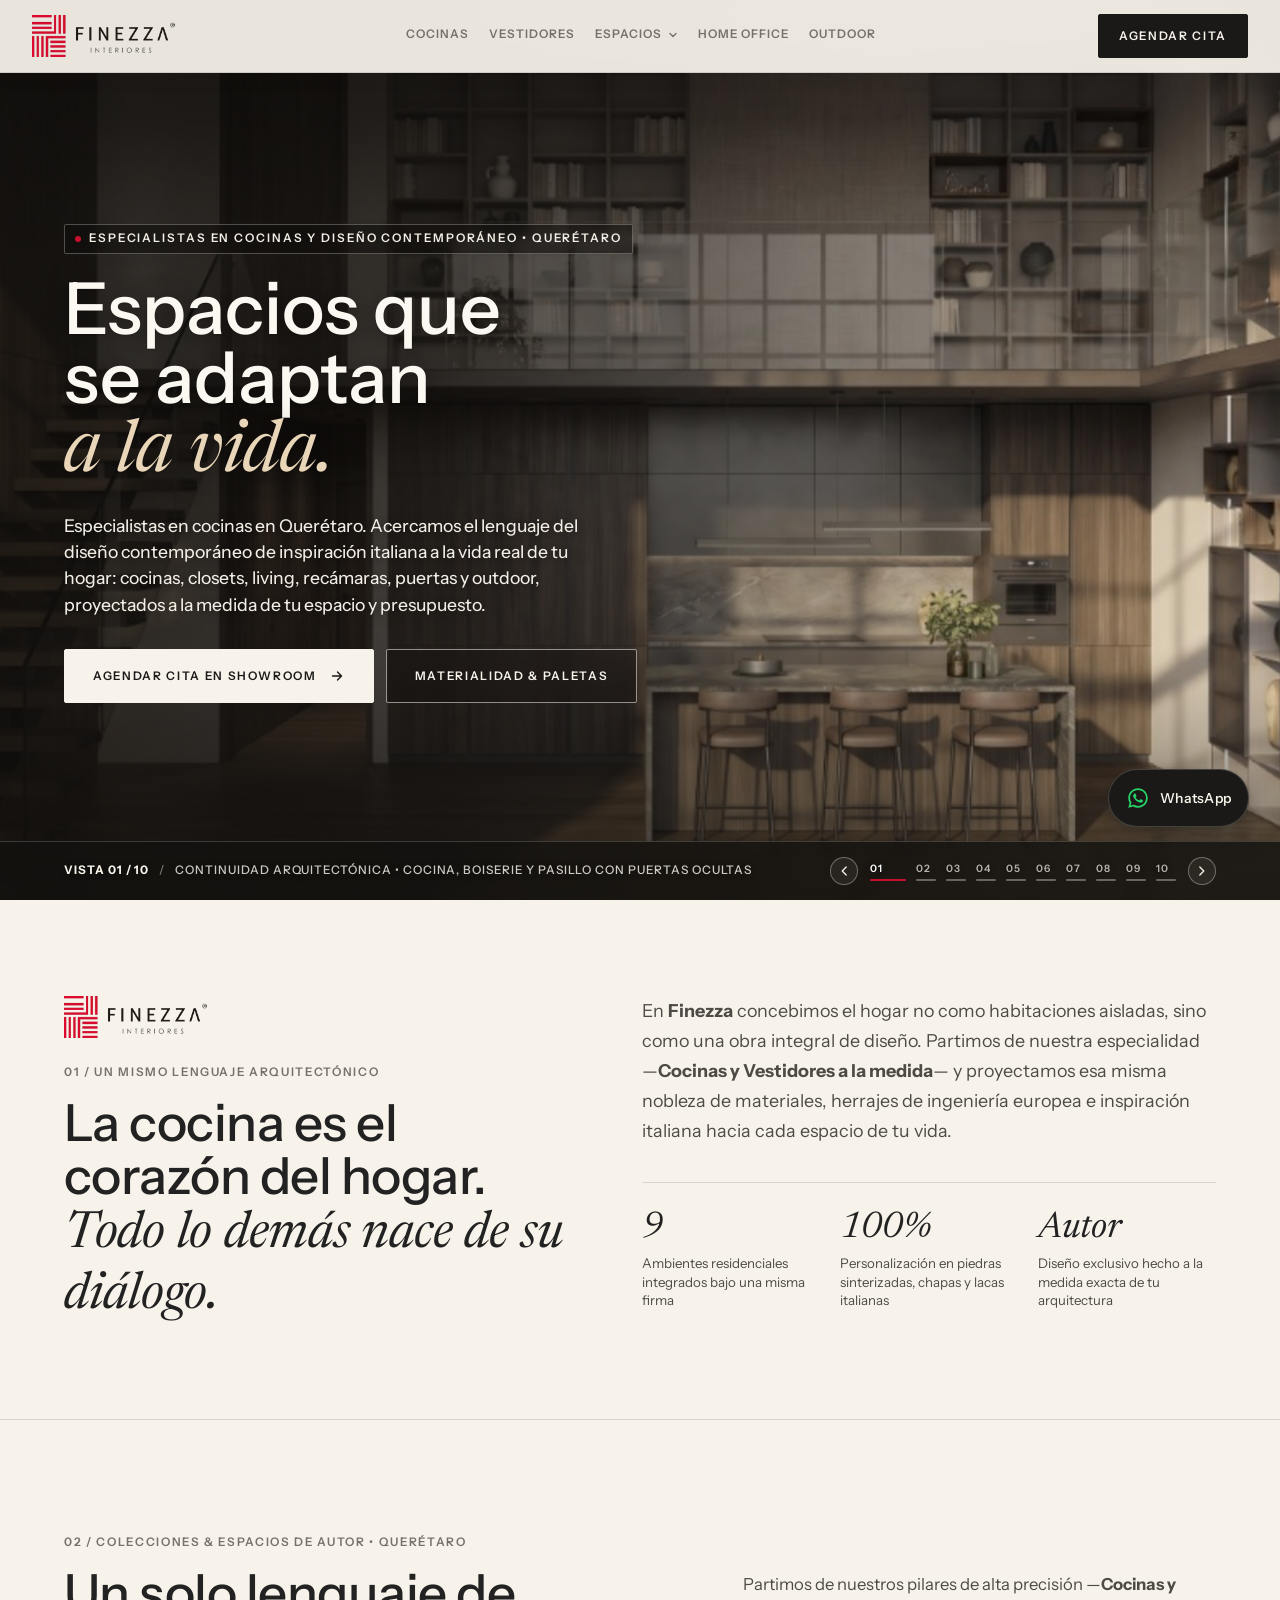
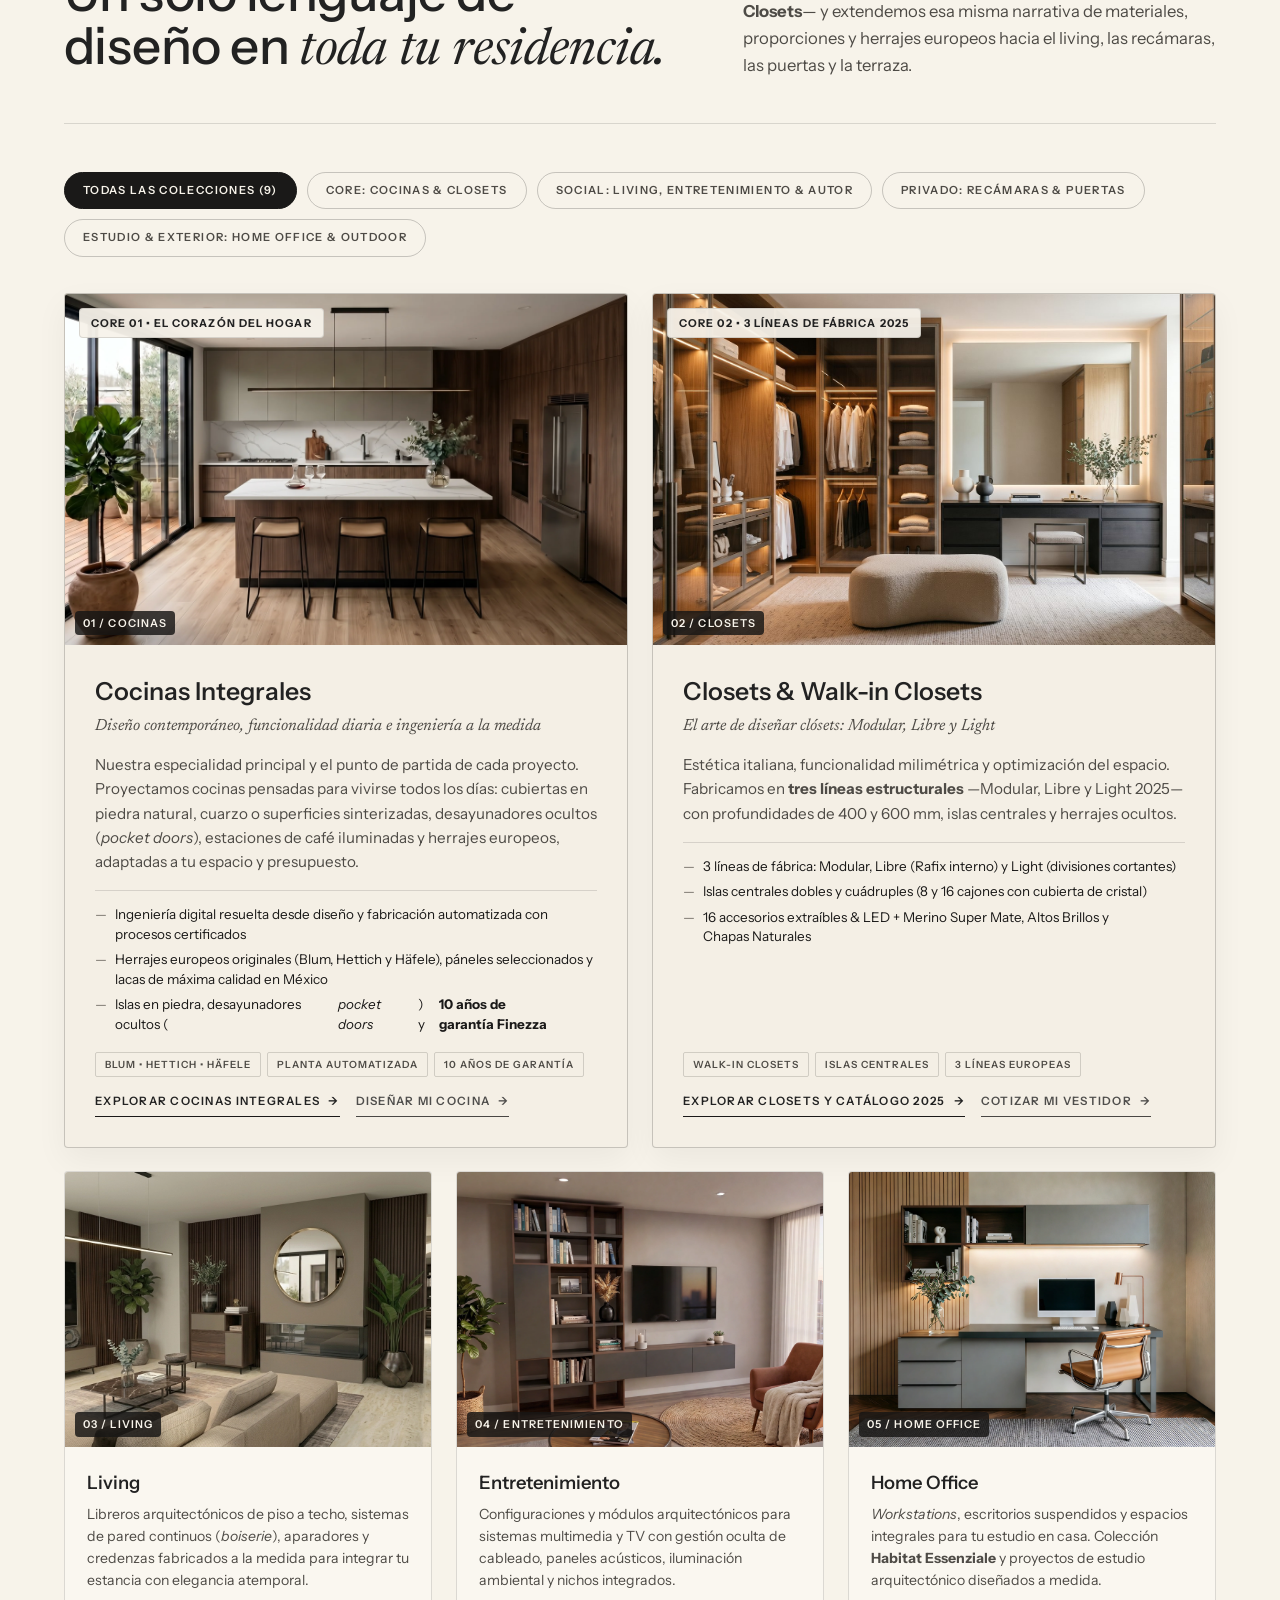
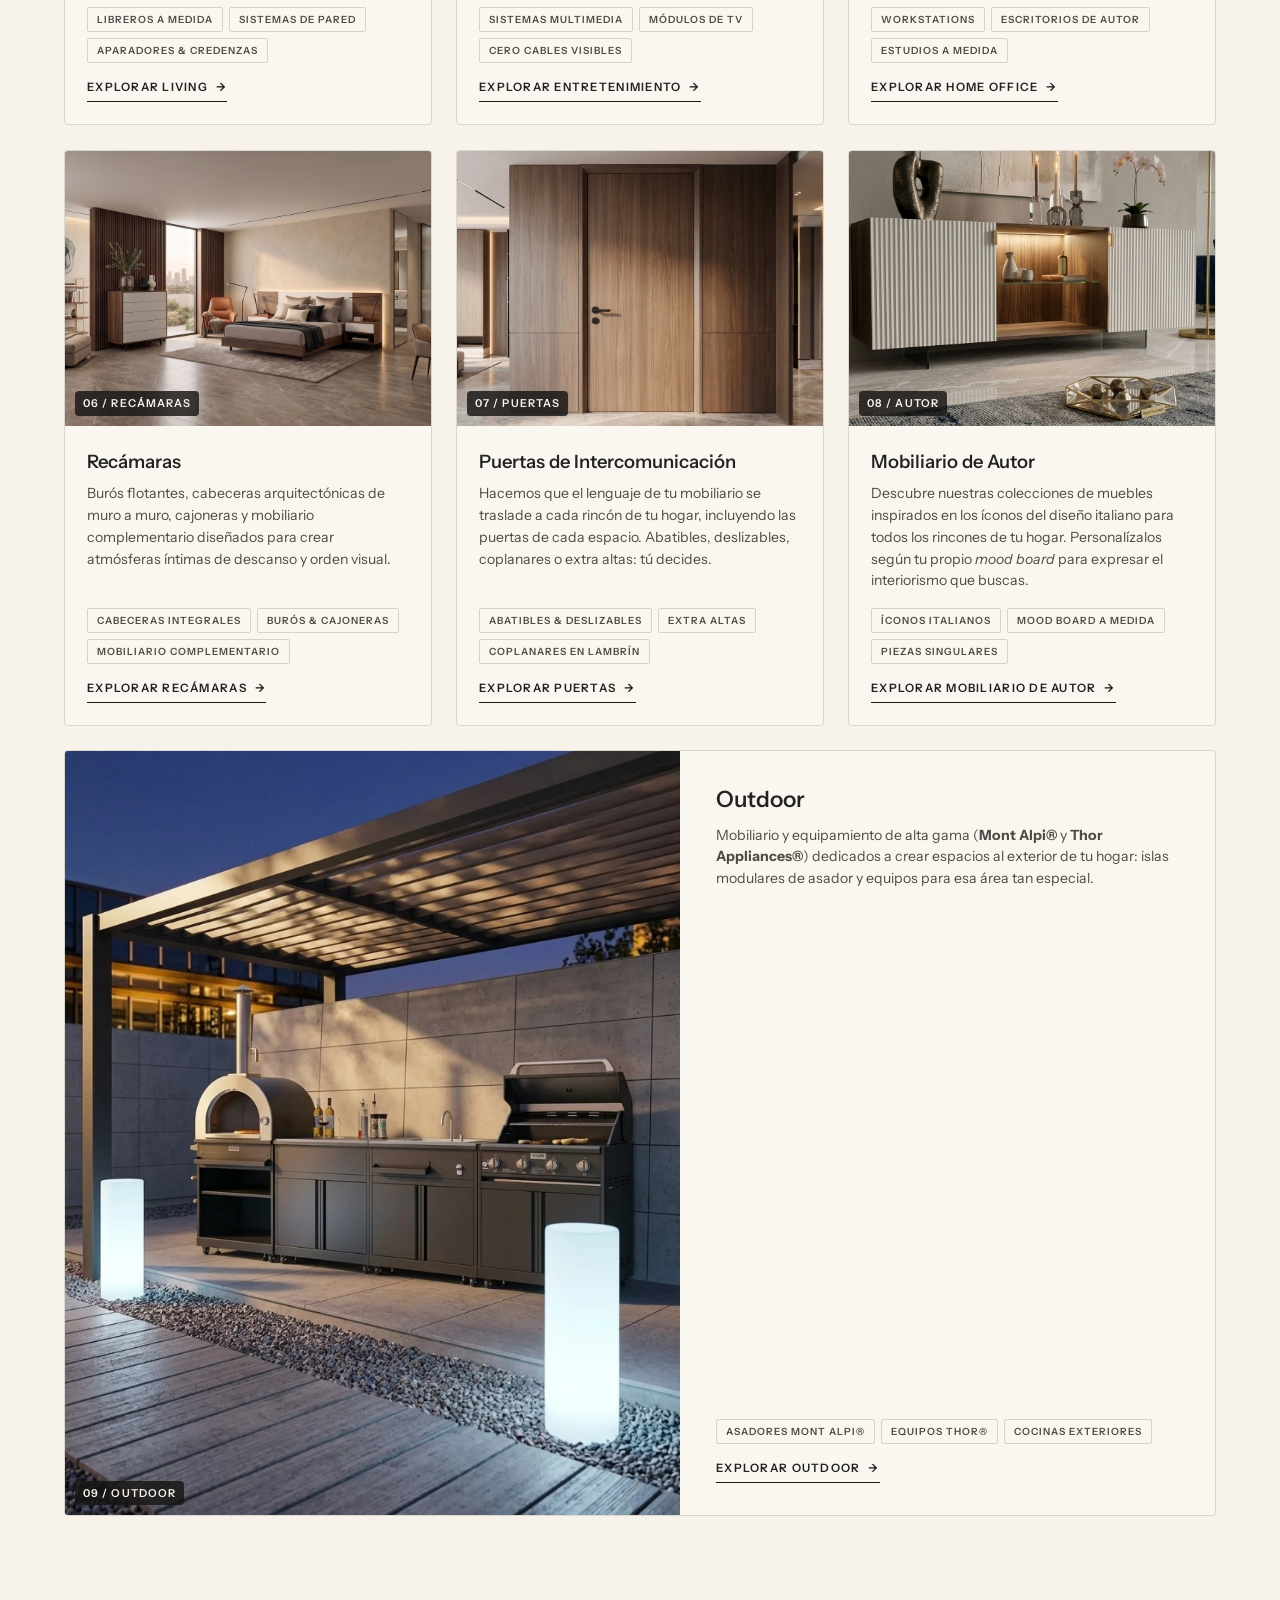
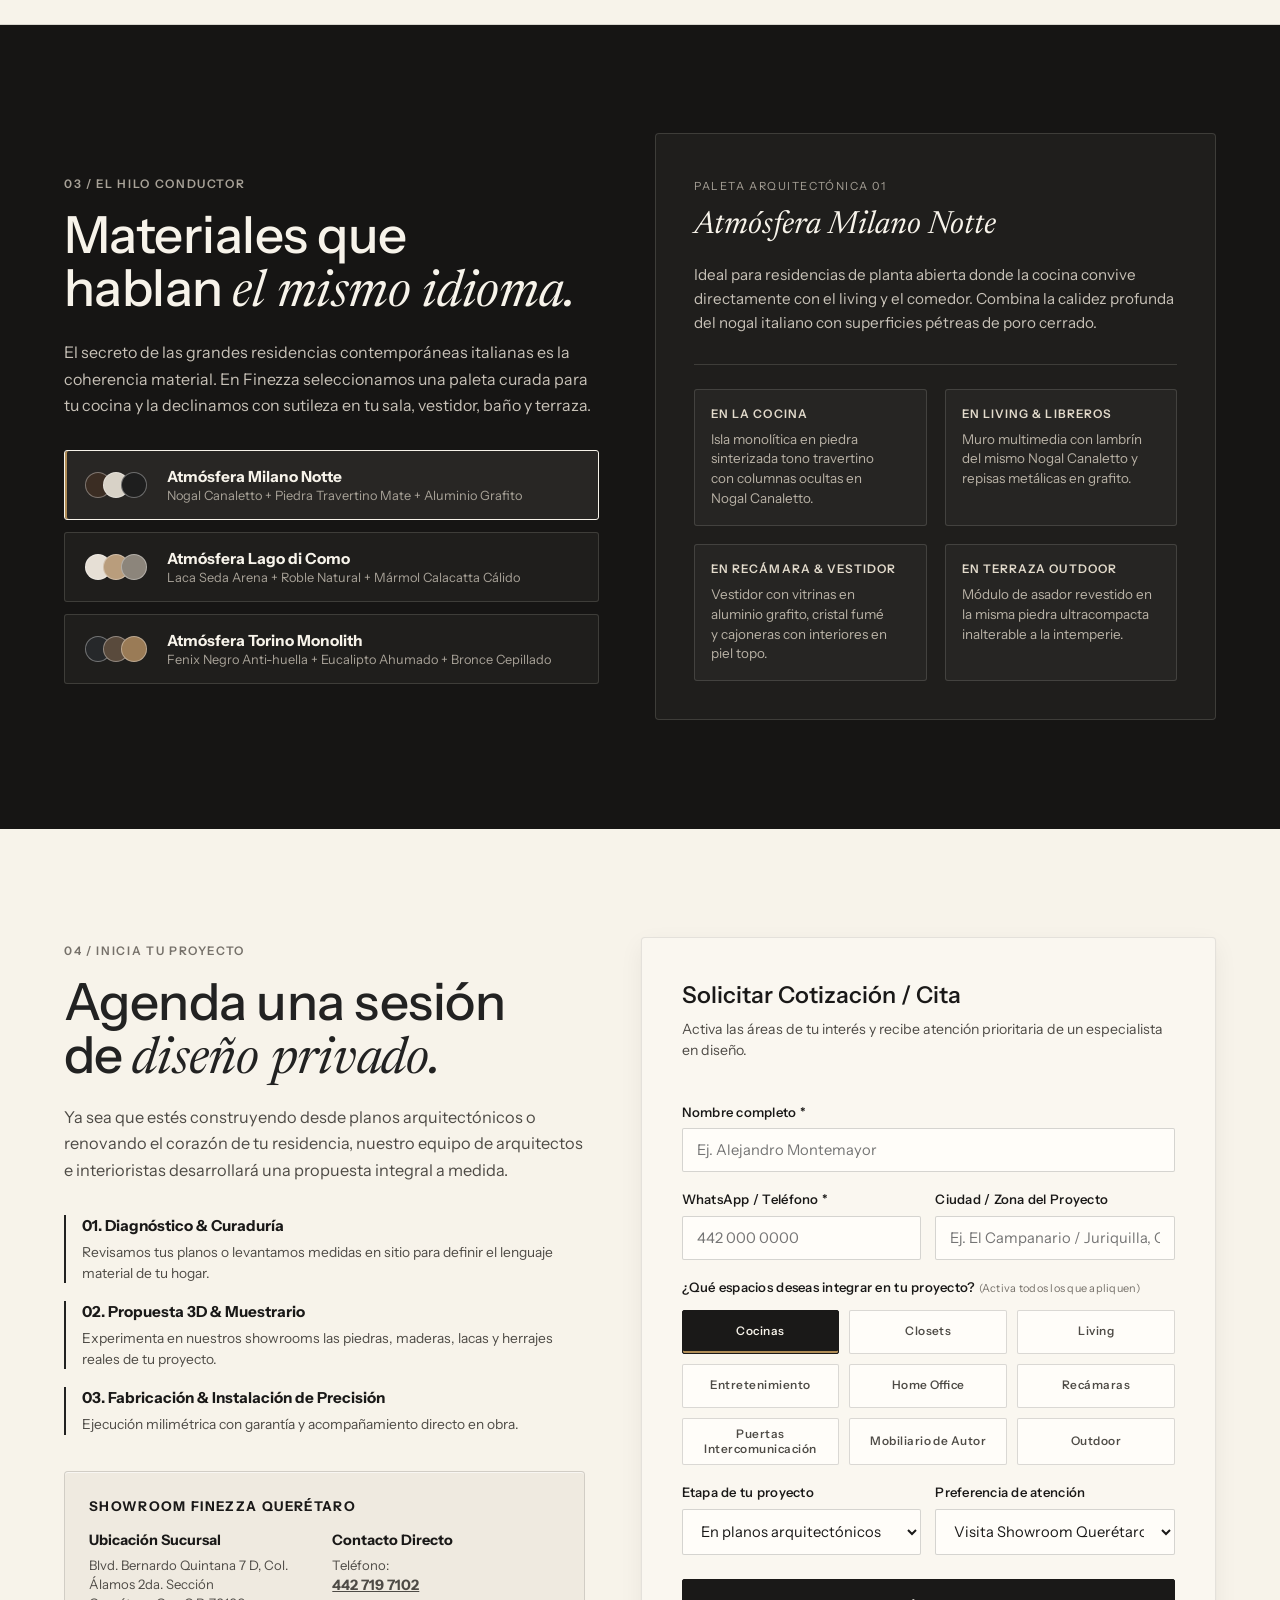
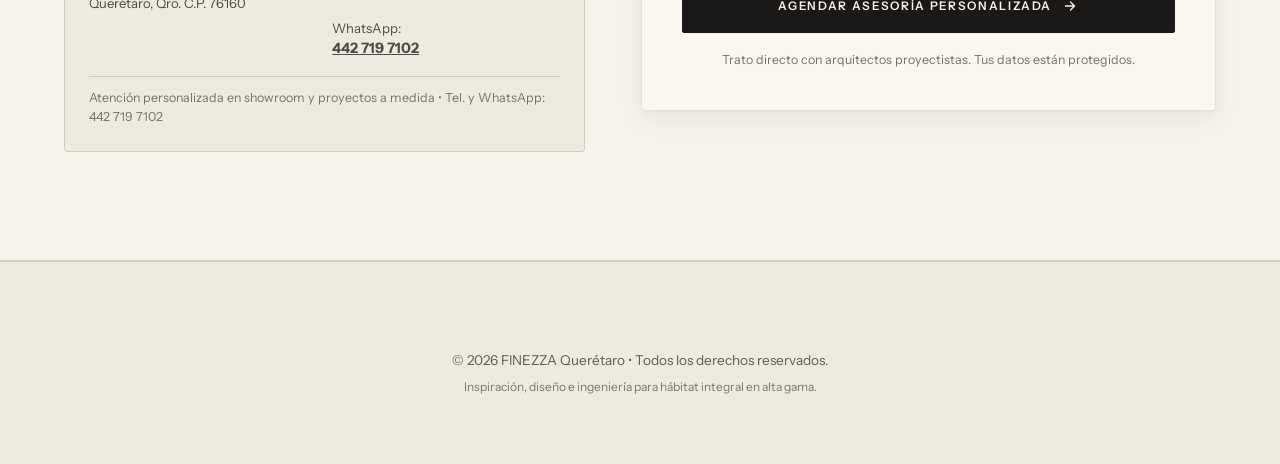
==== commit ca40f10c: "Pruebas: combinación v2 + producción (noindex en esta copia) Co-Authored-By: Claude Opus 5.5 <norepl" ====
--- a/index.html
+++ b/index.html
@@ -7,7 +7,7 @@
   <meta name="description" content="Especialistas en cocinas integrales en Querétaro. Vestidores, living, recámaras y muebles a la medida con diseño contemporáneo de inspiración italiana. Agenda tu cita.">
   <!-- SEO -->
   <link rel="canonical" href="https://finezzainteriores.com/">
-  <meta name="robots" content="index, follow, max-image-preview:large">
+  <meta name="robots" content="noindex, nofollow">
   <meta name="theme-color" content="#1A1918">
   <meta property="og:type" content="website">
   <meta property="og:locale" content="es_MX">
